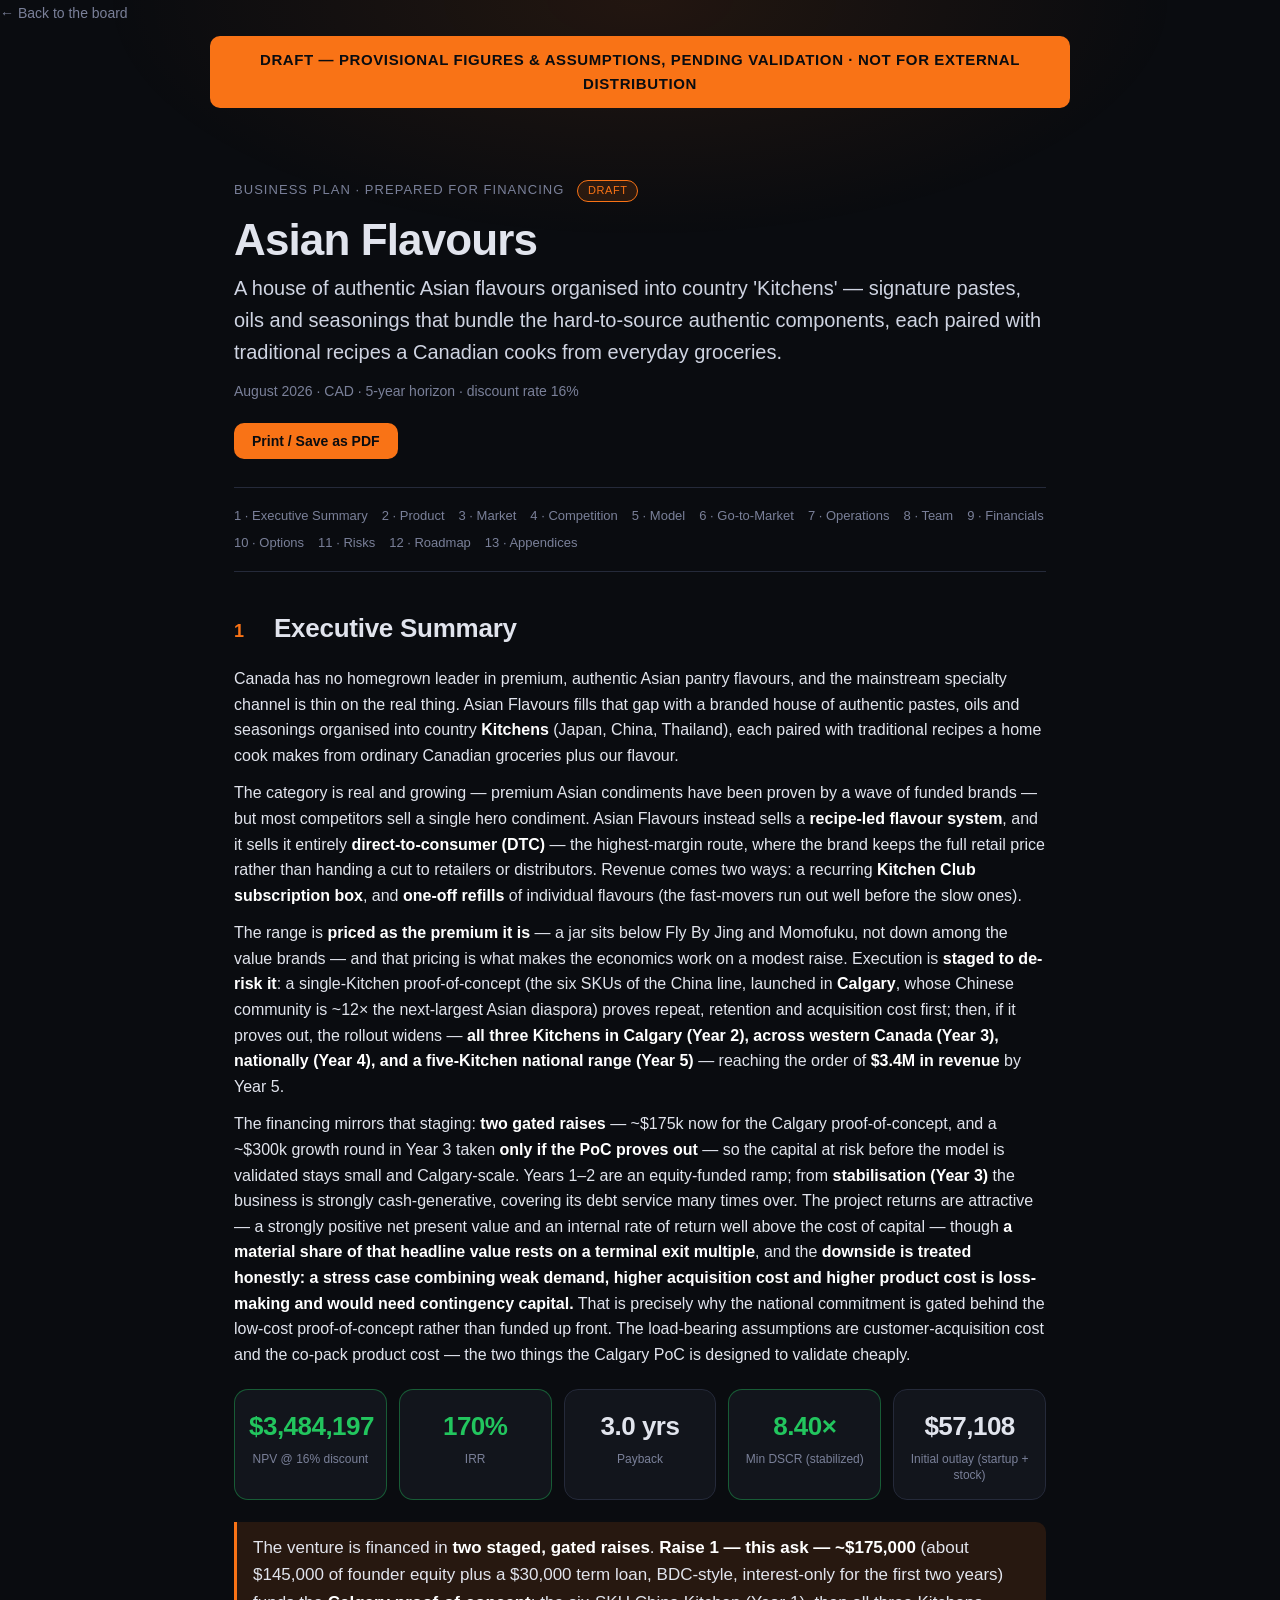
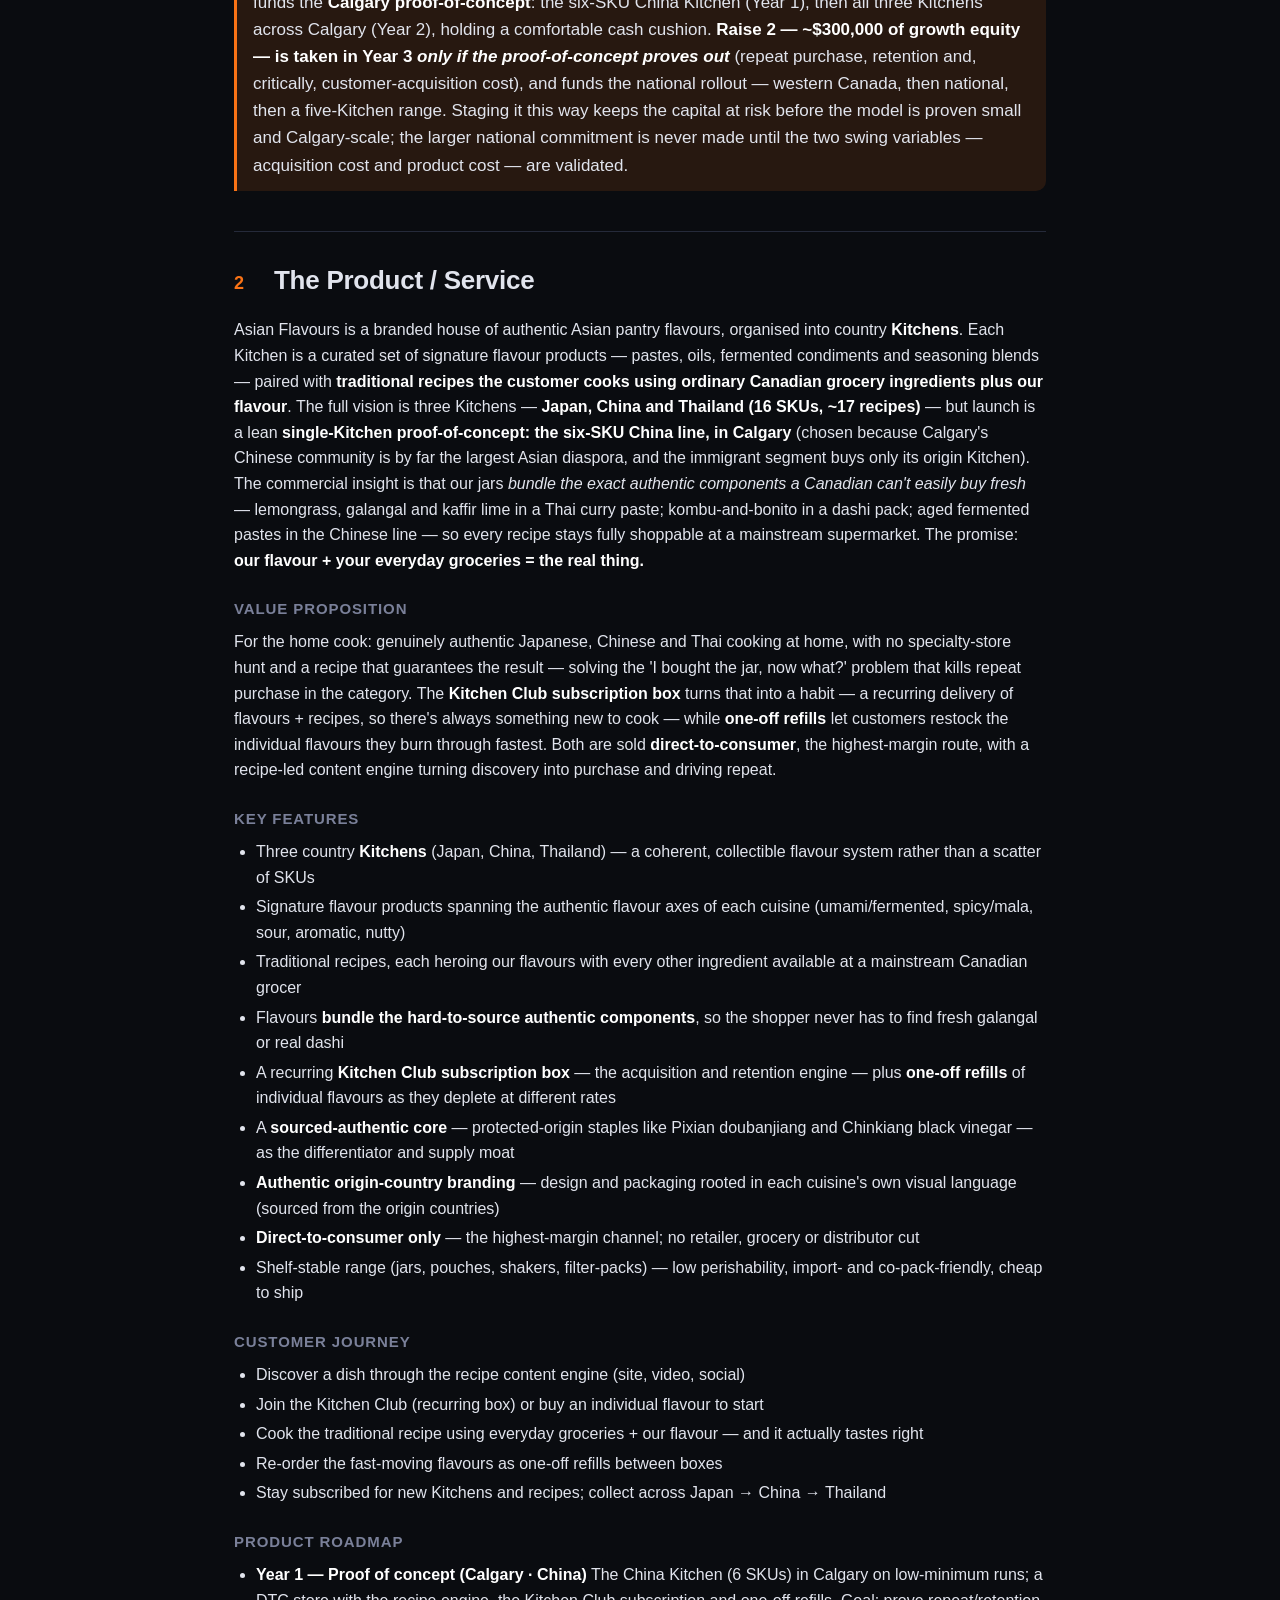
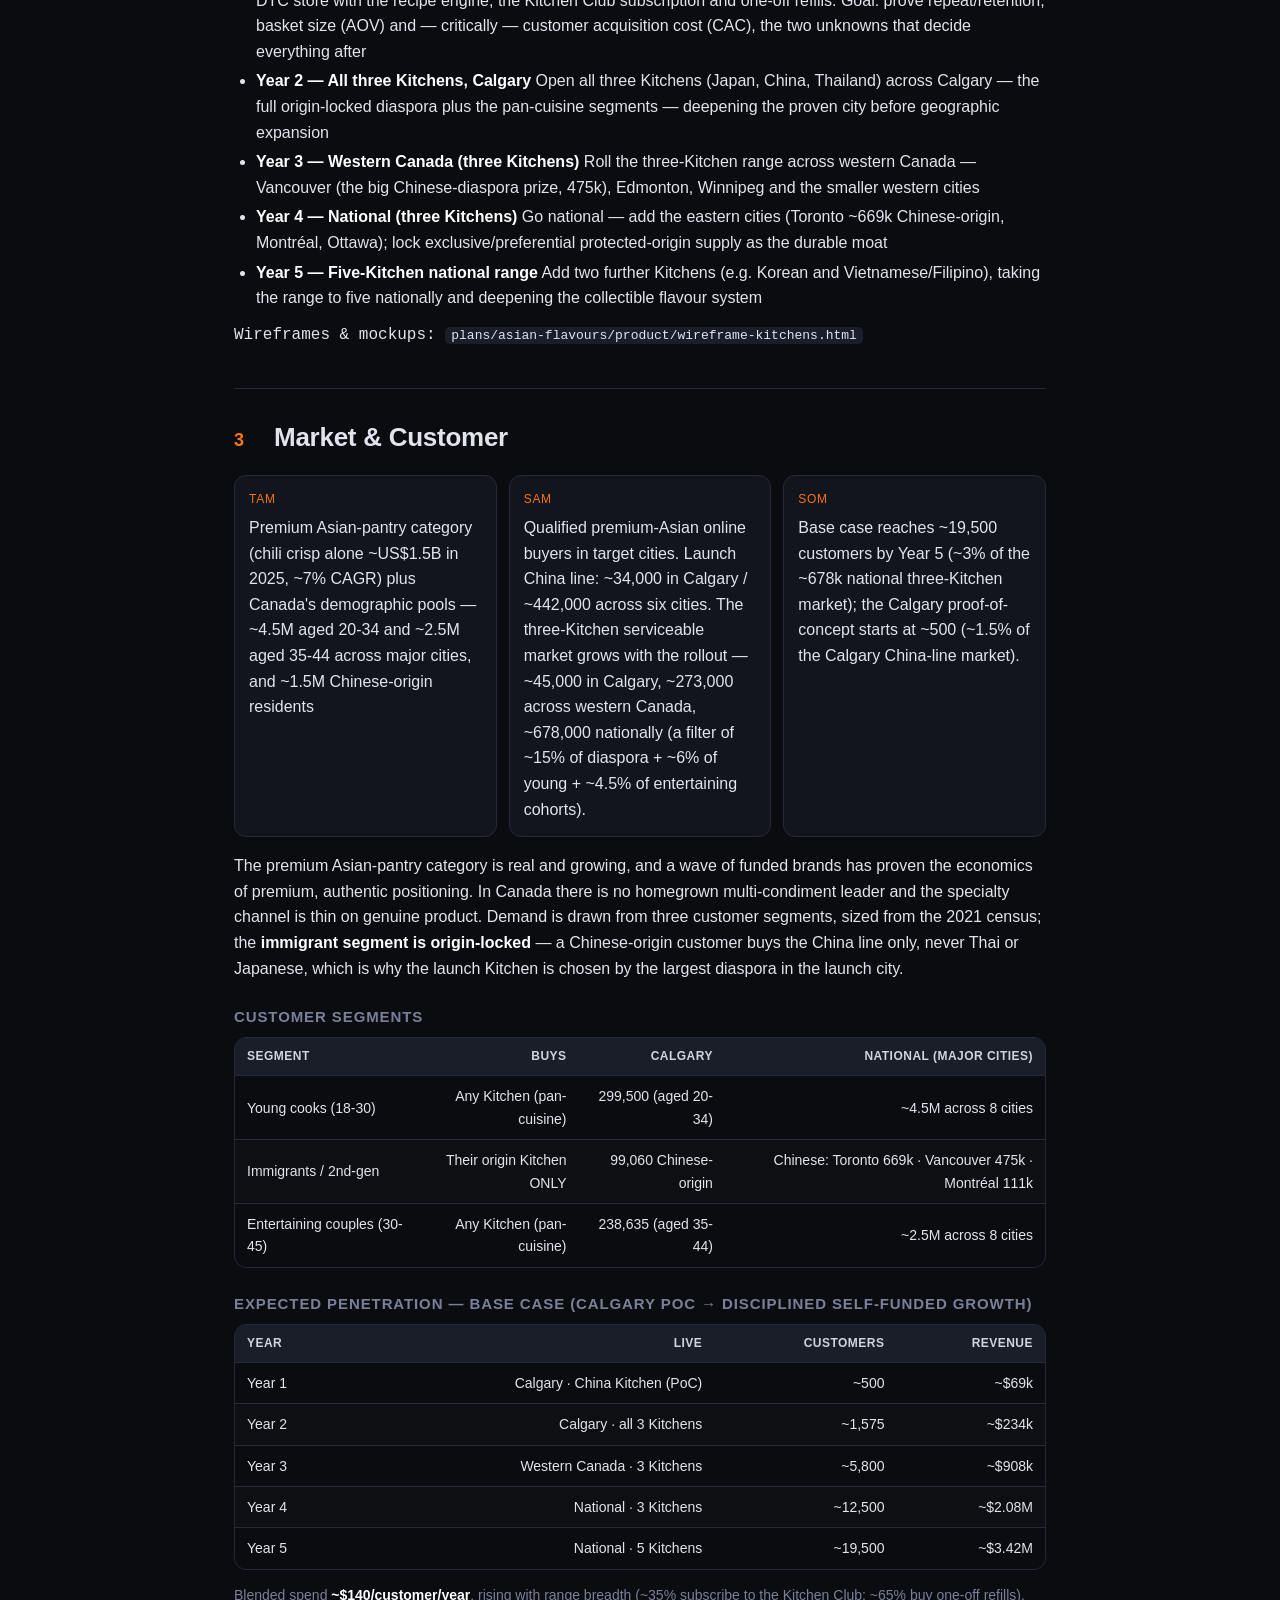
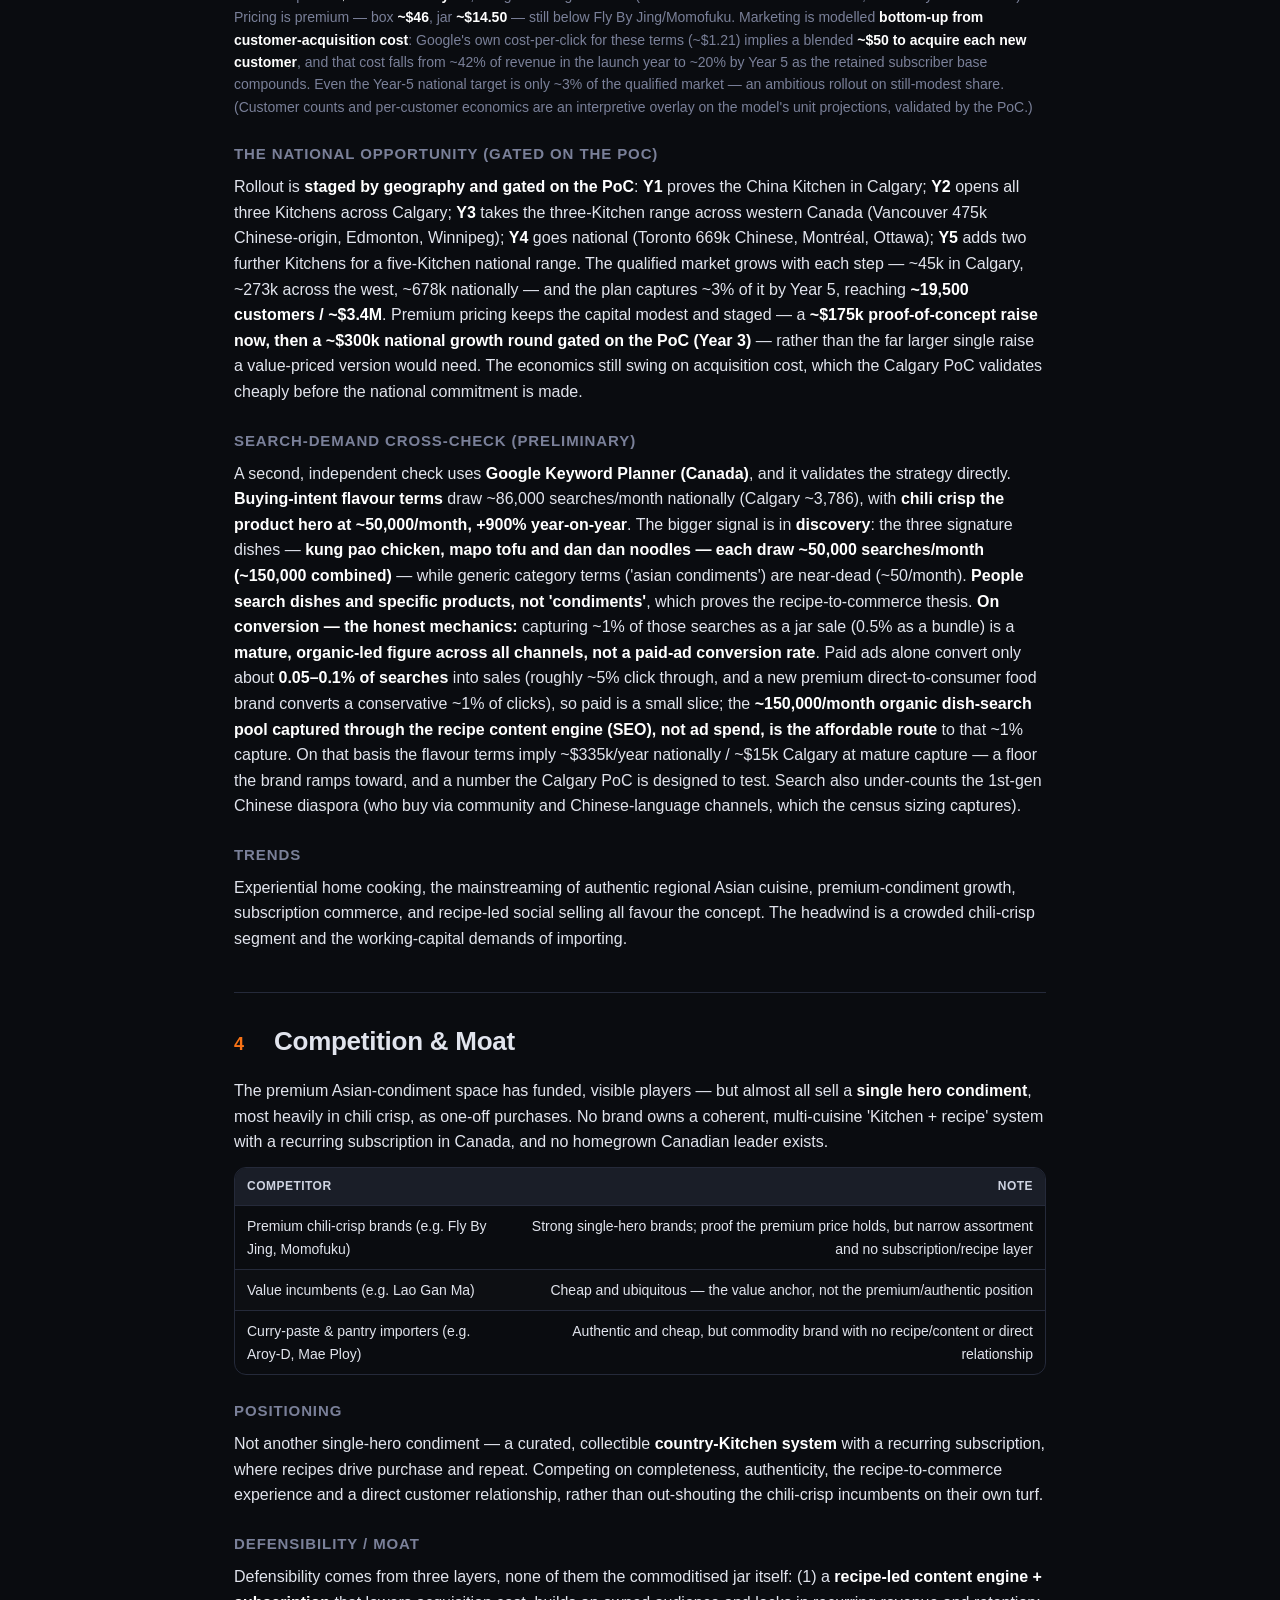
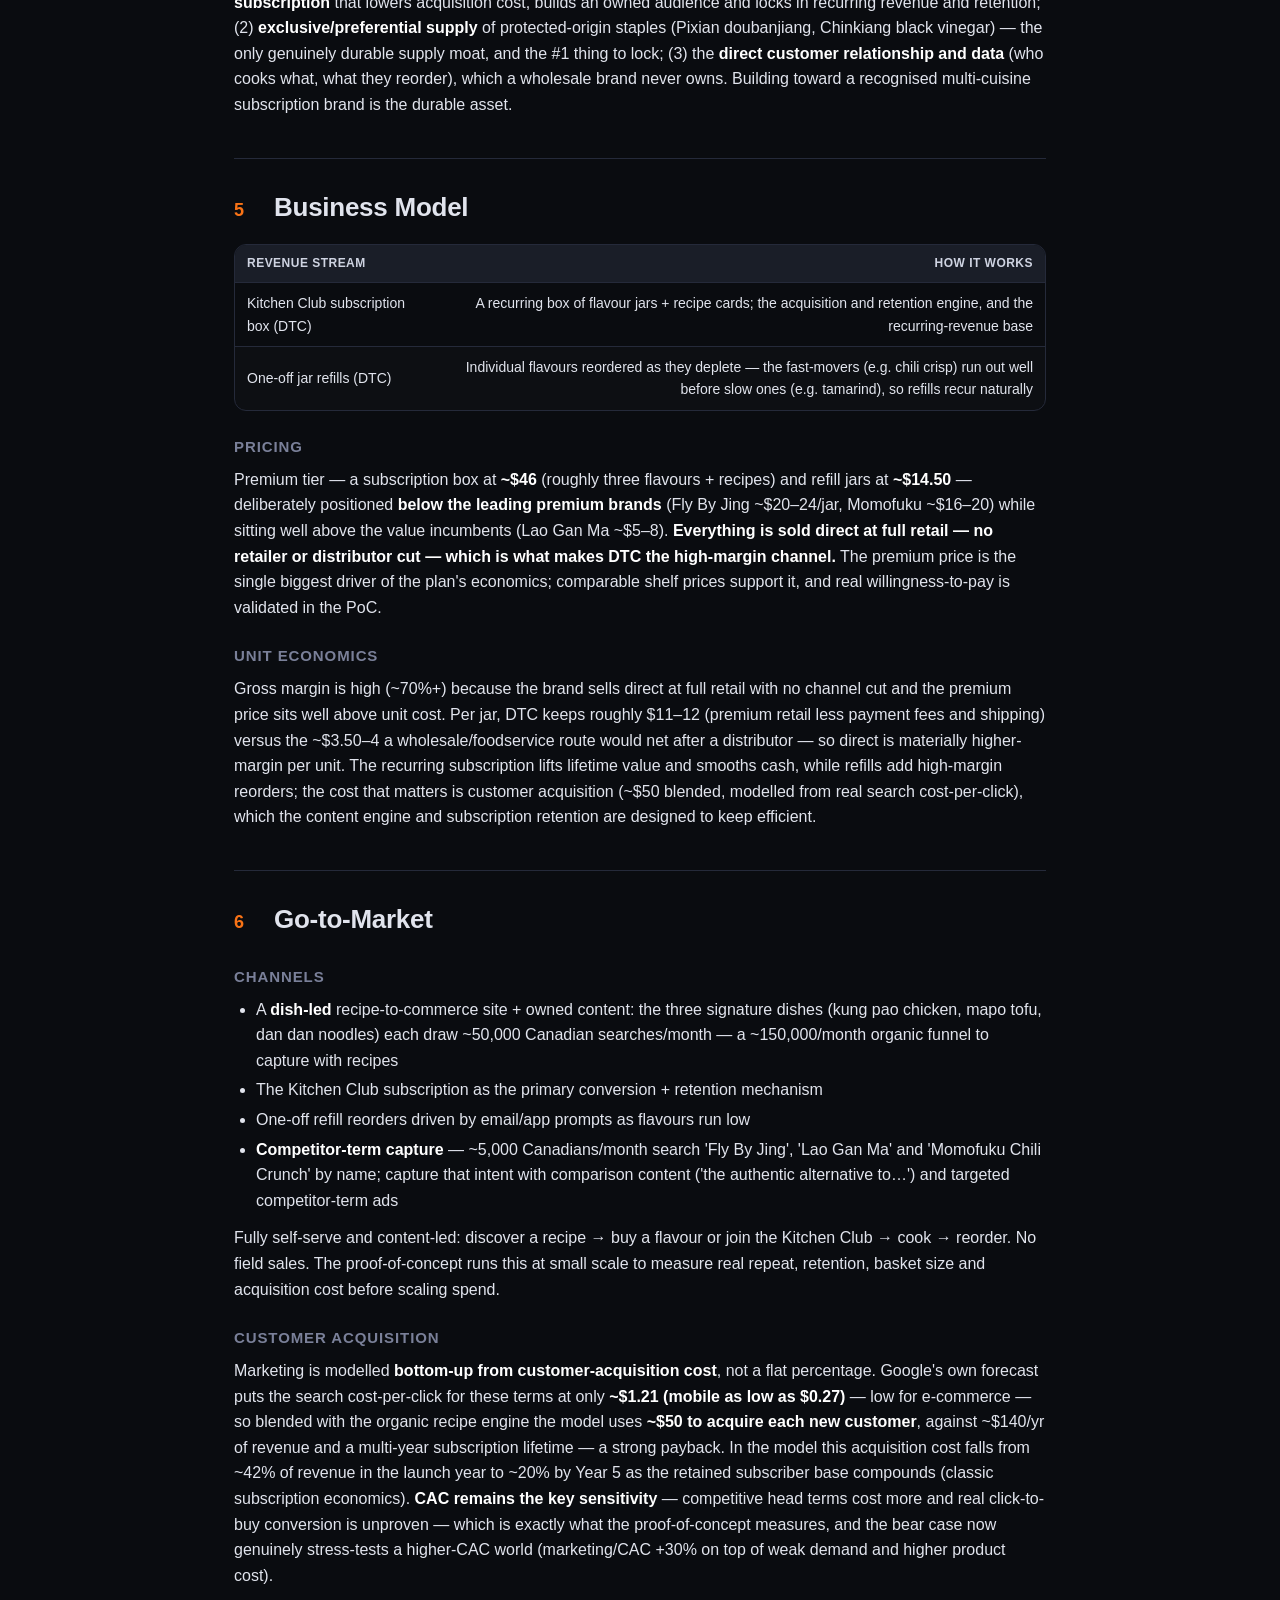
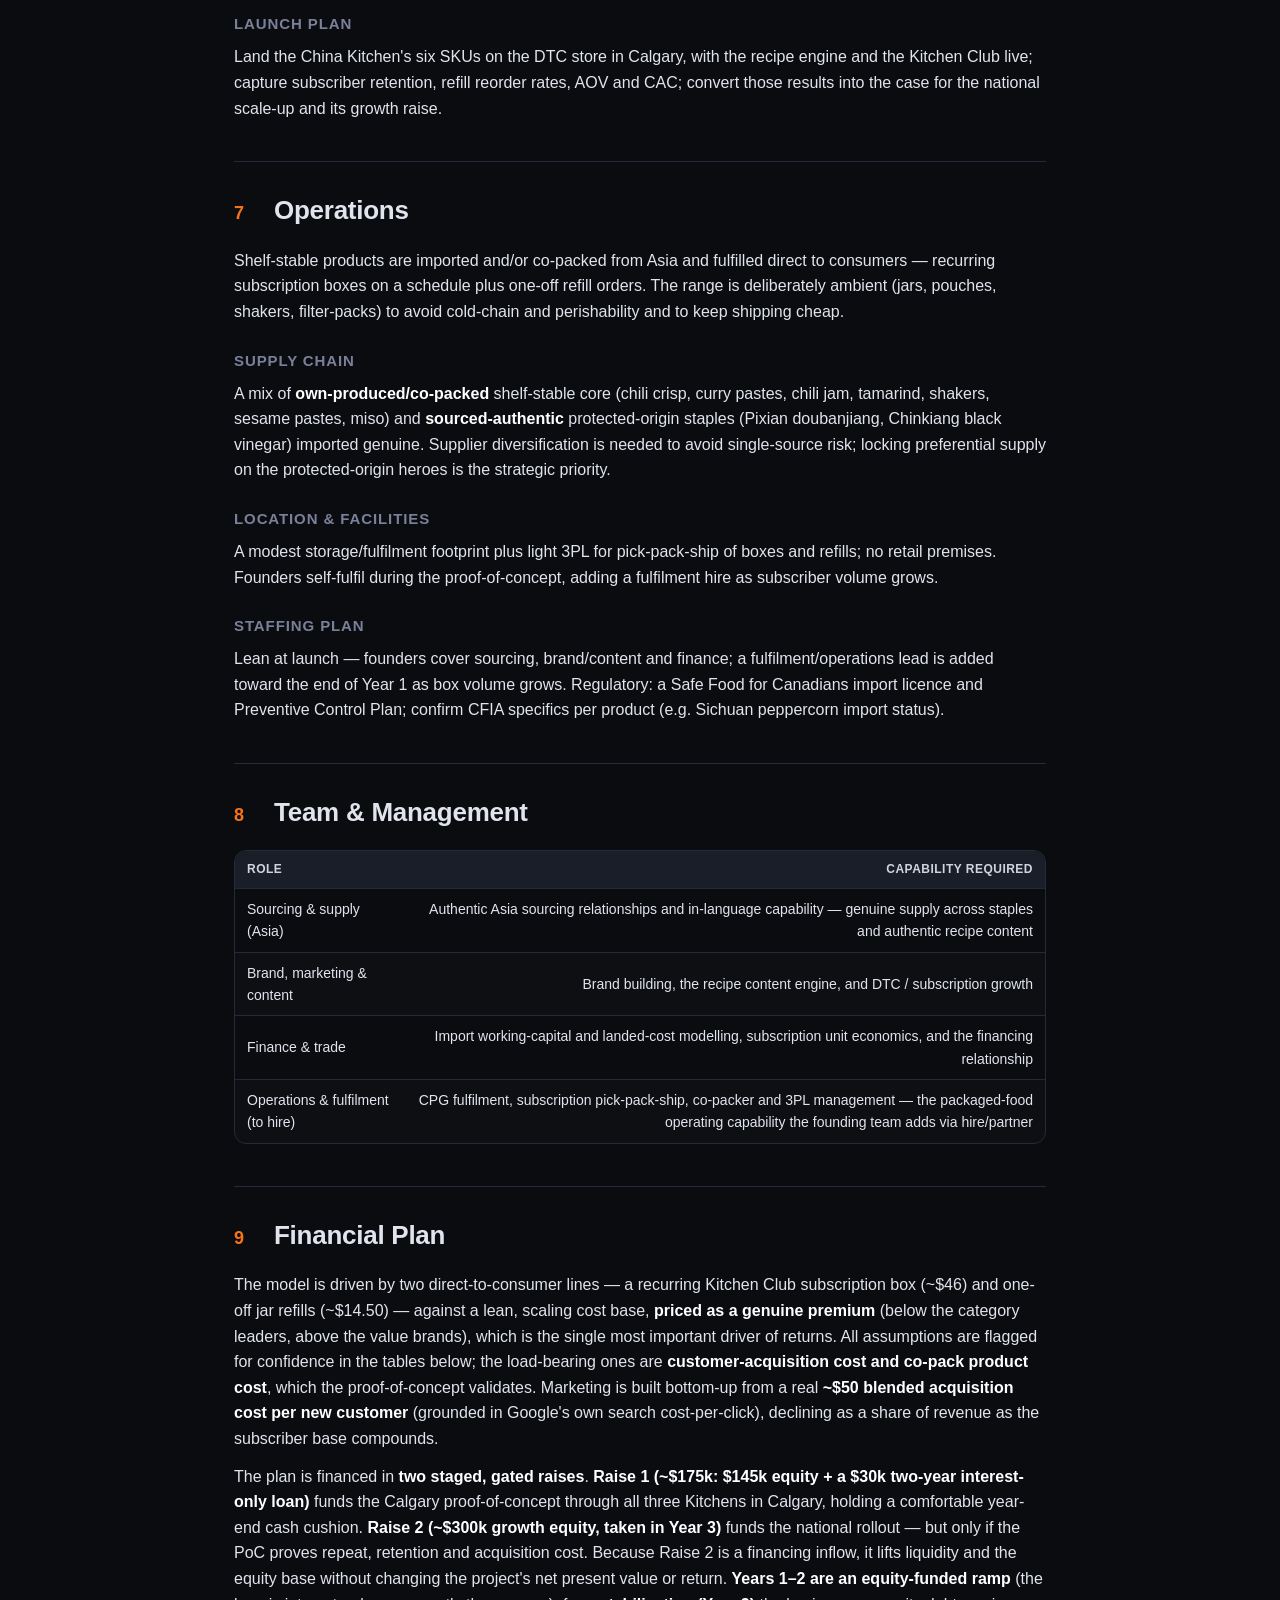
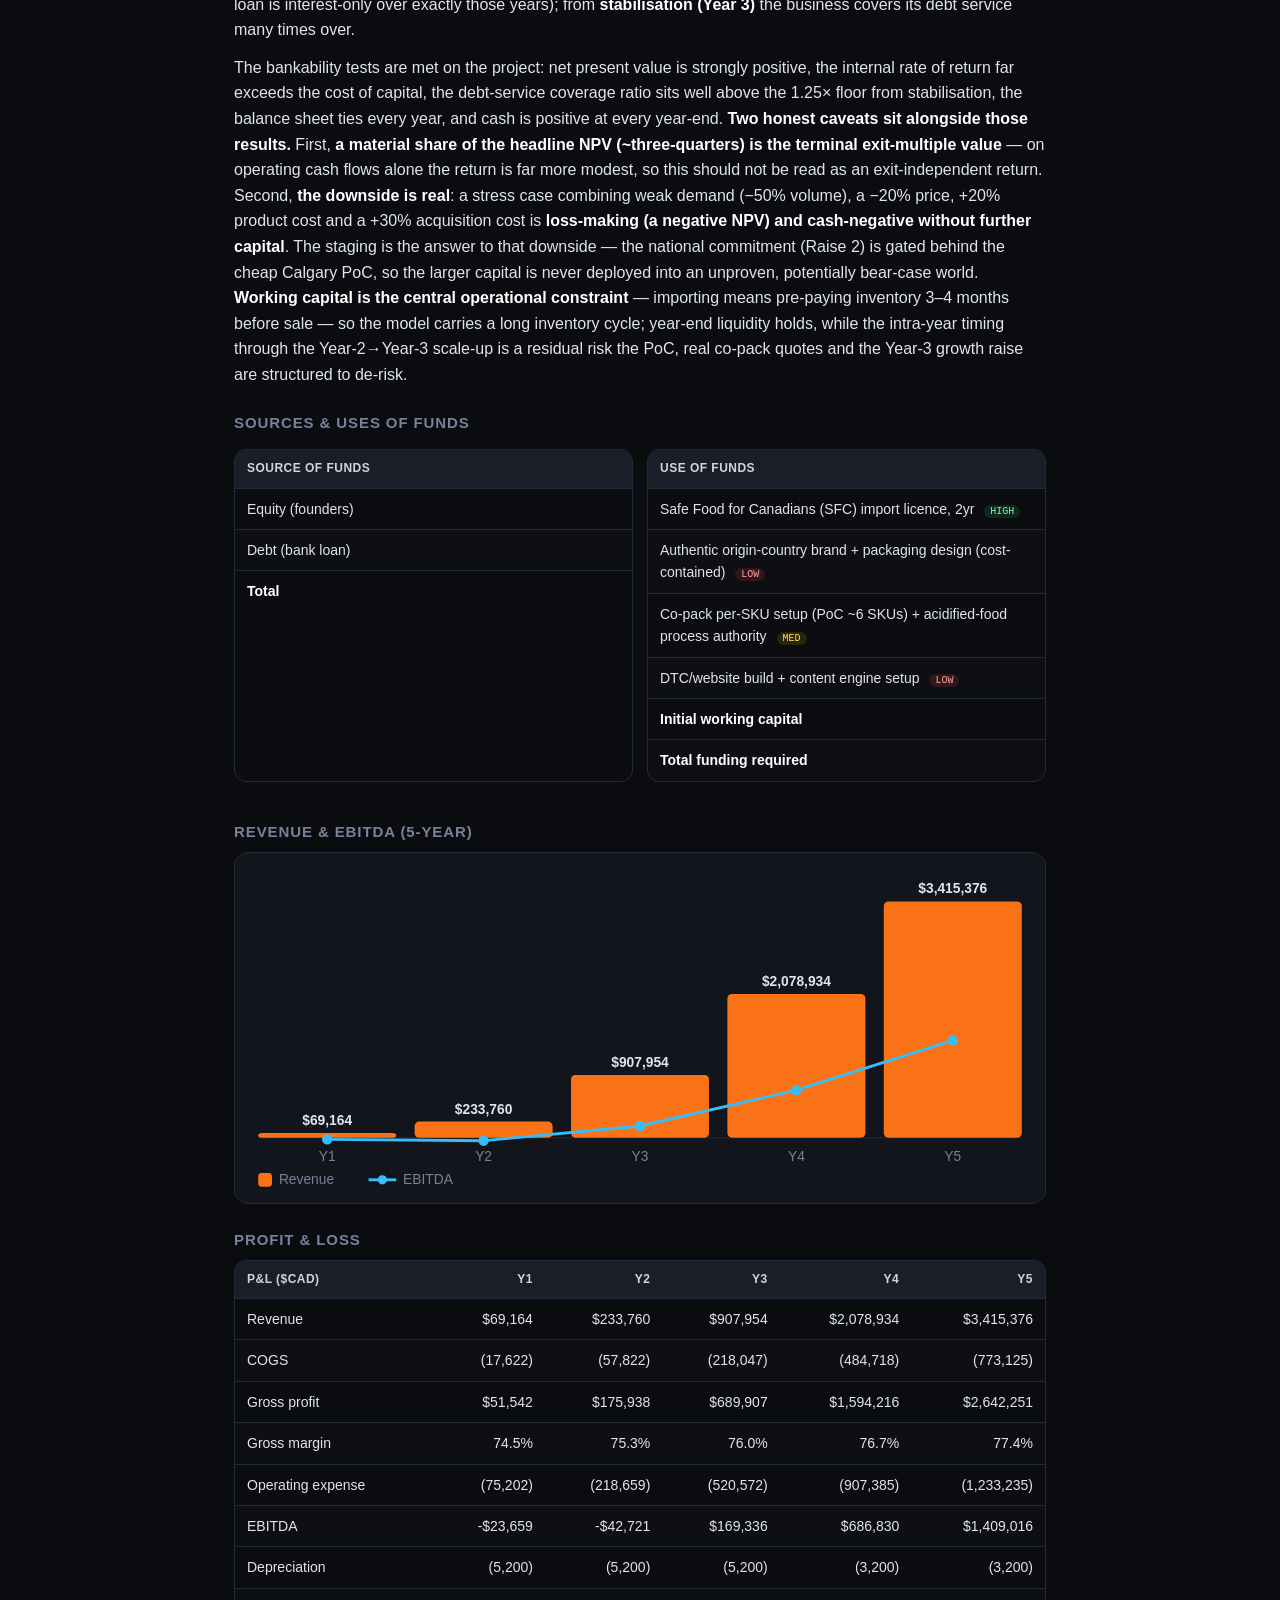
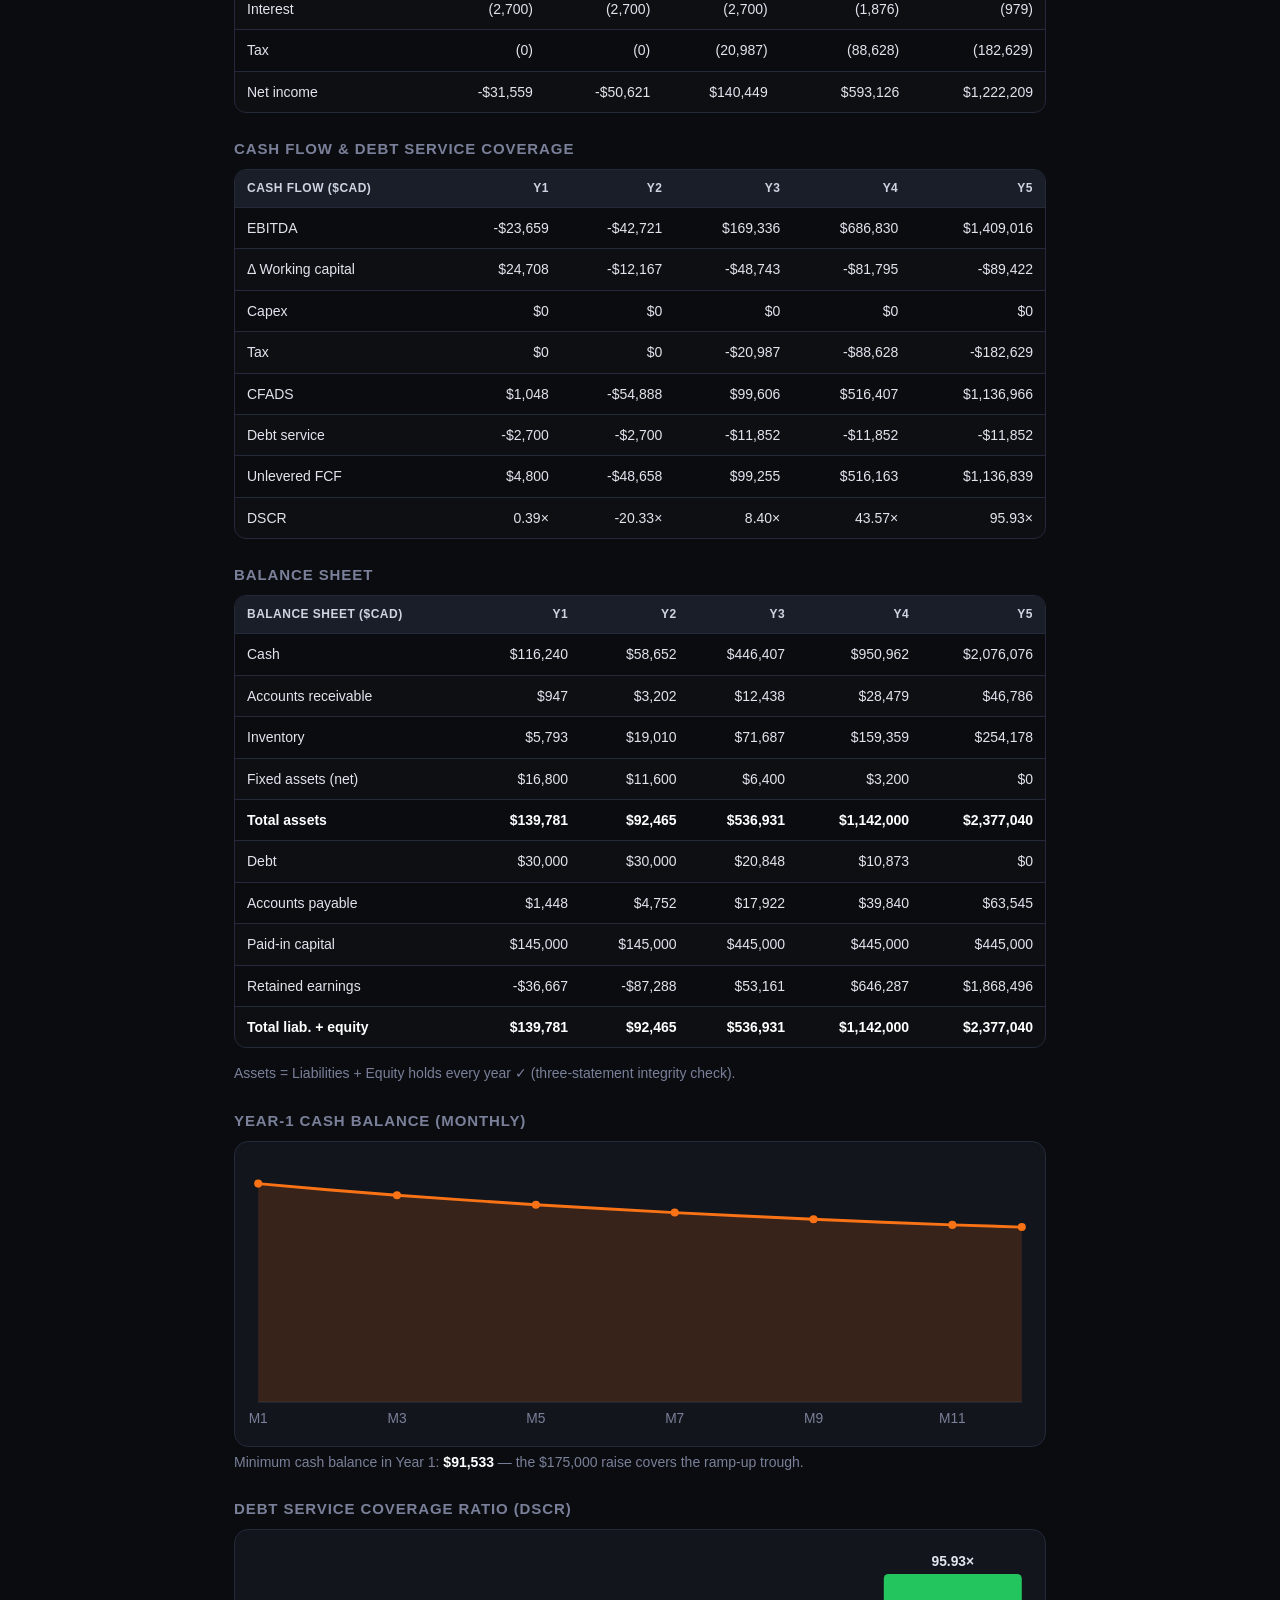
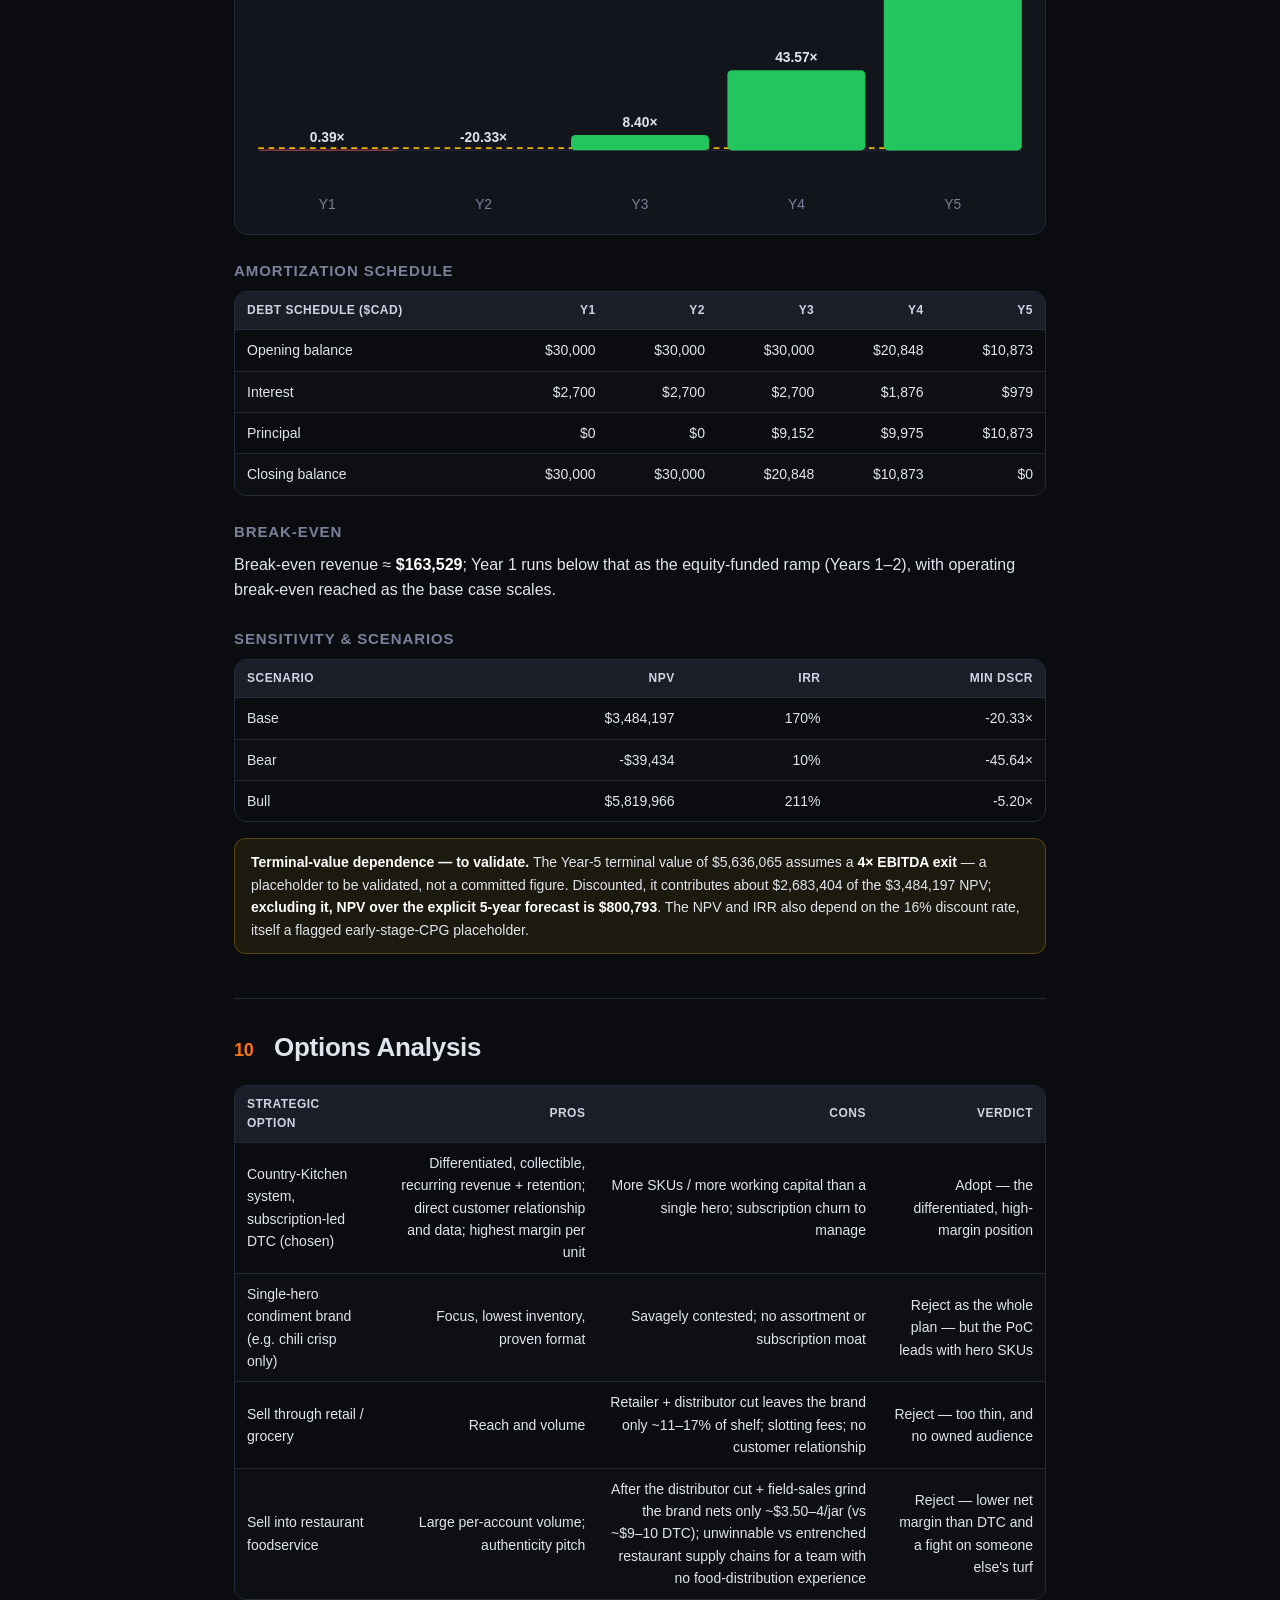
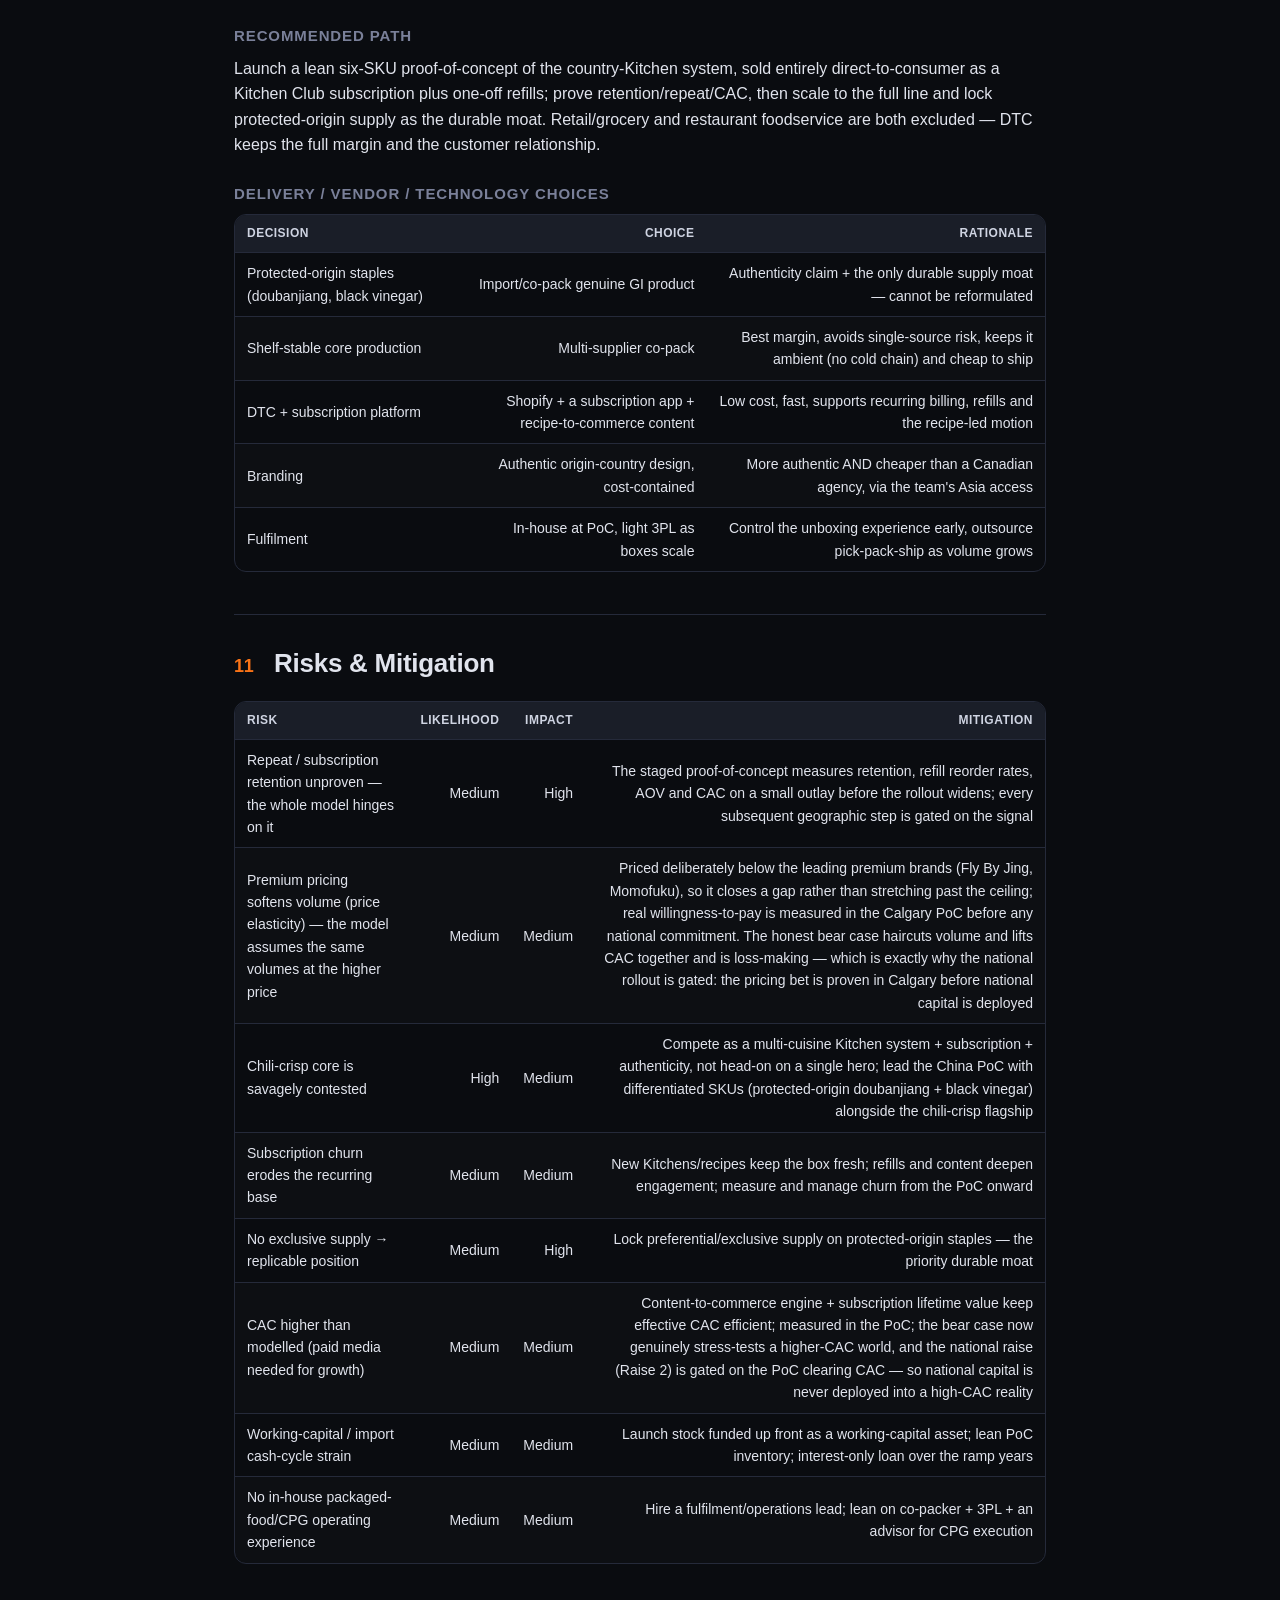
==== plans/asian-flavours/index.html @ feac1c18 "Asian Flavours: honest re-model after independent verification Verifier (revise) caught 3 high-sever" ====
<!doctype html>
<html lang="en"><head>
<meta charset="utf-8"><meta name="viewport" content="width=device-width, initial-scale=1">
<title>Asian Flavours — Business Plan</title>
<style>
:root{
  --bg:#0a0c10;--panel:#12151c;--panel2:#1a1e28;--line:#252a3a;--ink:#e1e4ed;--muted:#7a8099;--muted-bright:#cfd4e2;
  --accent:#f97316;--accent-soft:rgba(249,115,22,0.12);--good:#22c55e;--mid:#eab308;--bad:#ef4444;
  /* chart color vars (screen/dark) */
  --c-accent:#f97316;--c-accent-soft:rgba(249,115,22,0.16);--c-line2:#38bdf8;--c-good:#22c55e;--c-bad:#ef4444;--c-muted:#7a8099;--c-axis:#252a3a;--c-thresh:#eab308;
  --font:'Inter',-apple-system,BlinkMacSystemFont,'Segoe UI',Roboto,sans-serif;color-scheme:dark;
}
*{box-sizing:border-box}
body{margin:0;background:var(--bg);color:var(--ink);font-family:var(--font);line-height:1.6;font-size:16px}
body::before{content:"";position:fixed;inset:0 0 auto 0;height:340px;background:radial-gradient(60% 100% at 50% 0,rgba(249,115,22,.10),transparent 70%);pointer-events:none;z-index:0}
.plan{max-width:860px;margin:0 auto;padding:32px 24px 80px;position:relative;z-index:1}
.skip{display:inline-block;color:var(--muted);text-decoration:none;font-size:14px;margin-bottom:12px}
.skip:hover{color:var(--accent)}
.cover{padding:36px 0 28px;border-bottom:1px solid var(--line)}
.cover-tag{font-size:13px;letter-spacing:.08em;text-transform:uppercase;color:var(--muted)}
.draft-badge{display:inline-block;background:var(--accent-soft);color:var(--accent);border:1px solid var(--accent);border-radius:999px;padding:1px 10px;font-size:11px;margin-left:8px;text-transform:uppercase;letter-spacing:.05em}
.draft-banner-big{max-width:860px;margin:0 auto 4px;background:var(--accent);color:#0a0c10;font-weight:800;font-size:15px;letter-spacing:.04em;text-transform:uppercase;text-align:center;padding:12px 18px;border-radius:10px;position:relative;z-index:1}
@media print{.draft-banner-big{-webkit-print-color-adjust:exact;print-color-adjust:exact;background:#b45309!important;color:#fff!important;border-radius:0;margin:0 0 10px;max-width:none}}
.cover h1{font-size:44px;line-height:1.1;margin:14px 0 8px;font-weight:800;letter-spacing:-.02em}
.one-liner{font-size:20px;color:var(--muted-bright);margin:0 0 12px}
.cover-meta{color:var(--muted);font-size:14px;margin:0}
.print-btn{margin-top:20px;background:var(--accent);color:#0a0c10;border:none;border-radius:10px;padding:10px 18px;font-weight:700;font-family:inherit;cursor:pointer;font-size:14px}
.print-btn:hover{background:#fb8536}
.toc{display:flex;flex-wrap:wrap;gap:6px 14px;padding:18px 0;border-bottom:1px solid var(--line);margin-bottom:8px}
.toc a{color:var(--muted);text-decoration:none;font-size:13px}
.toc a:hover{color:var(--accent)}
.plan-section{padding:28px 0;border-bottom:1px solid var(--line)}
.plan-section h2{font-size:26px;font-weight:800;letter-spacing:-.01em;margin:0 0 16px;display:flex;align-items:baseline;gap:12px}
.sec-n{color:var(--accent);font-size:18px;font-weight:700;min-width:28px}
.plan-section h4{font-size:15px;text-transform:uppercase;letter-spacing:.06em;color:var(--muted);margin:24px 0 8px}
.plan-section p{margin:0 0 12px}
.plan-section ul,.plan-section ol{margin:0 0 12px;padding-left:22px}
.plan-section li{margin:4px 0}
.muted{color:var(--muted)}
strong{color:#fff;font-weight:700}
.kpis{display:grid;grid-template-columns:repeat(auto-fit,minmax(130px,1fr));gap:12px;margin:22px 0}
.kpi{background:var(--panel);border:1px solid var(--line);border-radius:14px;padding:16px 14px;text-align:center}
.kpi-ok{border-color:rgba(34,197,94,.4)}.kpi-warn{border-color:rgba(239,68,68,.45)}
.kpi-val{font-size:26px;font-weight:800;letter-spacing:-.02em;color:var(--ink)}
.kpi-ok .kpi-val{color:var(--good)}.kpi-warn .kpi-val{color:var(--bad)}
.kpi-lab{font-size:12px;color:var(--muted);margin-top:4px;line-height:1.3}
.ask-line{background:var(--accent-soft);border-left:3px solid var(--accent);padding:12px 16px;border-radius:0 10px 10px 0;font-size:17px}
.chart{background:var(--panel);border:1px solid var(--line);border-radius:14px;padding:14px;margin:8px 0 4px;display:block}
.chart .axis{stroke:var(--c-axis);stroke-width:1}
.chart .thresh{stroke:var(--c-thresh);stroke-width:1.5;stroke-dasharray:5 4}
.chart .thresh-lab{fill:var(--c-thresh);font-size:11px;font-weight:600}
.chart .bar-val{fill:var(--ink);font-size:12px;font-weight:700}
.chart .bar-lab{fill:var(--muted);font-size:12px}
.chart .leg{fill:var(--muted);font-size:12px}
.chart-note{font-size:14px;color:var(--muted);margin-top:6px}
.table-wrap{overflow-x:auto;margin:6px 0 14px;border:1px solid var(--line);border-radius:12px}
table{border-collapse:collapse;width:100%;font-size:14px;min-width:480px}
th,td{padding:9px 12px;text-align:left;border-bottom:1px solid var(--line)}
th{background:var(--panel2);color:var(--muted-bright);font-weight:600;font-size:12px;text-transform:uppercase;letter-spacing:.04em}
td.num,th.num{text-align:right;font-variant-numeric:tabular-nums}
tbody tr:last-child td{border-bottom:none}
tbody tr:nth-child(even){background:rgba(255,255,255,.015)}
.grid2{display:grid;grid-template-columns:1fr 1fr;gap:14px}
.tam{display:grid;grid-template-columns:repeat(3,1fr);gap:12px;margin:10px 0 16px}
.tam div{background:var(--panel);border:1px solid var(--line);border-radius:12px;padding:14px}
.tam span{display:block;font-size:12px;color:var(--accent);text-transform:uppercase;letter-spacing:.06em;margin-bottom:6px}
.conf{font-size:10px;text-transform:uppercase;padding:1px 6px;border-radius:999px;margin-left:6px}
.conf-low{background:rgba(239,68,68,.15);color:#fca5a5}.conf-med{background:rgba(234,179,8,.15);color:#fde047}.conf-high{background:rgba(34,197,94,.15);color:#86efac}
.roadmap li{margin:8px 0}.gate{color:var(--accent);font-size:13px}
.sources li{margin:6px 0;font-size:14px}.sources a{color:var(--c-line2)}
.artifact-ref,.conf,code{font-family:ui-monospace,SFMono-Regular,Menlo,monospace}
code{background:var(--panel2);padding:1px 6px;border-radius:5px;font-size:13px}
.warn-banner{background:rgba(234,179,8,.08);border:1px solid rgba(234,179,8,.3);border-radius:12px;padding:12px 16px;margin:16px 0;font-size:14px}
.warn-banner ul{margin:6px 0 0;padding-left:20px}
.plan-foot{color:var(--muted);font-size:13px;padding-top:24px}
@media(max-width:640px){.grid2,.tam{grid-template-columns:1fr}.cover h1{font-size:34px}}

/* ---- PRINT: clean light document for the bank ---- */
@media print{
  :root{--bg:#fff;--panel:#fff;--panel2:#f4f5f7;--line:#d5d8e0;--ink:#14161c;--muted:#555b6b;--muted-bright:#22252e;
    --accent:#b45309;--accent-soft:#fdf1e5;
    --c-accent:#b45309;--c-accent-soft:#f6e6d5;--c-line2:#0f766e;--c-good:#15803d;--c-bad:#b91c1c;--c-muted:#6b7280;--c-axis:#cbd0da;--c-thresh:#a16207;color-scheme:light}
  body{background:#fff;font-size:11.5pt}
  body::before,.print-btn,.back-to-board,.toc,.skip{display:none!important}
  .plan{max-width:none;padding:0}
  .cover h1{font-size:30pt}
  strong{color:#000}
  .kpi,.chart,.tam div,.table-wrap{break-inside:avoid}
  .plan-section{break-inside:auto;border-bottom:1px solid #e5e7eb;page-break-inside:auto}
  .plan-section h2{page-break-after:avoid}
  h4{page-break-after:avoid}
  table{min-width:0}
  a{color:inherit;text-decoration:none}
}
</style>
</head>
<body>
<a class="skip back-to-board" href="../../#/idea/asian-flavours">← Back to the board</a>
<div class="draft-banner-big">DRAFT — provisional figures &amp; assumptions, pending validation · not for external distribution</div>
<article class="plan">
  <header class="cover">
    <div class="cover-tag">Business Plan · Prepared for financing <span class="draft-badge">draft</span></div>
    <h1>Asian Flavours</h1>
    <p class="one-liner">A house of authentic Asian flavours organised into country &#39;Kitchens&#39; — signature pastes, oils and seasonings that bundle the hard-to-source authentic components, each paired with traditional recipes a Canadian cooks from everyday groceries.</p>
    <p class="cover-meta">August 2026 · CAD · 5-year horizon · discount rate 16%</p>
    <button class="print-btn" onclick="window.print()">Print / Save as PDF</button>
  </header>
  <nav class="toc"><a href="#summary">1 · Executive Summary</a><a href="#product">2 · Product</a><a href="#market">3 · Market</a><a href="#competition">4 · Competition</a><a href="#model">5 · Model</a><a href="#gtm">6 · Go-to-Market</a><a href="#operations">7 · Operations</a><a href="#team">8 · Team</a><a href="#financials">9 · Financials</a><a href="#options">10 · Options</a><a href="#risks">11 · Risks</a><a href="#roadmap">12 · Roadmap</a><a href="#appendices">13 · Appendices</a></nav>
  
  <section id="summary" class="plan-section"><h2><span class="sec-n">1</span>Executive Summary</h2><p>Canada has no homegrown leader in premium, authentic Asian pantry flavours, and the mainstream specialty channel is thin on the real thing. Asian Flavours fills that gap with a branded house of authentic pastes, oils and seasonings organised into country <strong>Kitchens</strong> (Japan, China, Thailand), each paired with traditional recipes a home cook makes from ordinary Canadian groceries plus our flavour.</p>
<p>The category is real and growing — premium Asian condiments have been proven by a wave of funded brands — but most competitors sell a single hero condiment. Asian Flavours instead sells a <strong>recipe-led flavour system</strong>, and it sells it entirely <strong>direct-to-consumer (DTC)</strong> — the highest-margin route, where the brand keeps the full retail price rather than handing a cut to retailers or distributors. Revenue comes two ways: a recurring <strong>Kitchen Club subscription box</strong>, and <strong>one-off refills</strong> of individual flavours (the fast-movers run out well before the slow ones).</p>
<p>The range is <strong>priced as the premium it is</strong> — a jar sits below Fly By Jing and Momofuku, not down among the value brands — and that pricing is what makes the economics work on a modest raise. Execution is <strong>staged to de-risk it</strong>: a single-Kitchen proof-of-concept (the six SKUs of the China line, launched in <strong>Calgary</strong>, whose Chinese community is ~12× the next-largest Asian diaspora) proves repeat, retention and acquisition cost first; then, if it proves out, the rollout widens — <strong>all three Kitchens in Calgary (Year 2), across western Canada (Year 3), nationally (Year 4), and a five-Kitchen national range (Year 5)</strong> — reaching the order of <strong>$3.4M in revenue</strong> by Year 5.</p>
<p>The financing mirrors that staging: <strong>two gated raises</strong> — ~$175k now for the Calgary proof-of-concept, and a ~$300k growth round in Year 3 taken <strong>only if the PoC proves out</strong> — so the capital at risk before the model is validated stays small and Calgary-scale. Years 1–2 are an equity-funded ramp; from <strong>stabilisation (Year 3)</strong> the business is strongly cash-generative, covering its debt service many times over. The project returns are attractive — a strongly positive net present value and an internal rate of return well above the cost of capital — though <strong>a material share of that headline value rests on a terminal exit multiple</strong>, and the <strong>downside is treated honestly: a stress case combining weak demand, higher acquisition cost and higher product cost is loss-making and would need contingency capital.</strong> That is precisely why the national commitment is gated behind the low-cost proof-of-concept rather than funded up front. The load-bearing assumptions are customer-acquisition cost and the co-pack product cost — the two things the Calgary PoC is designed to validate cheaply.</p><div class="kpis">
    <div class="kpi kpi-ok"><div class="kpi-val">$3,484,197</div><div class="kpi-lab">NPV @ 16% discount</div></div>
    <div class="kpi kpi-ok"><div class="kpi-val">170%</div><div class="kpi-lab">IRR</div></div>
    <div class="kpi "><div class="kpi-val">3.0 yrs</div><div class="kpi-lab">Payback</div></div>
    <div class="kpi kpi-ok"><div class="kpi-val">8.40×</div><div class="kpi-lab">Min DSCR (stabilized)</div></div>
    <div class="kpi "><div class="kpi-val">$57,108</div><div class="kpi-lab">Initial outlay (startup + stock)</div></div>
  </div><p class="ask-line">The venture is financed in <strong>two staged, gated raises</strong>. <strong>Raise 1 — this ask — ~$175,000</strong> (about $145,000 of founder equity plus a $30,000 term loan, BDC-style, interest-only for the first two years) funds the <strong>Calgary proof-of-concept</strong>: the six-SKU China Kitchen (Year 1), then all three Kitchens across Calgary (Year 2), holding a comfortable cash cushion. <strong>Raise 2 — ~$300,000 of growth equity — is taken in Year 3 <em>only if the proof-of-concept proves out</strong></em> (repeat purchase, retention and, critically, customer-acquisition cost), and funds the national rollout — western Canada, then national, then a five-Kitchen range. Staging it this way keeps the capital at risk before the model is proven small and Calgary-scale; the larger national commitment is never made until the two swing variables — acquisition cost and product cost — are validated.</p></section><section id="product" class="plan-section"><h2><span class="sec-n">2</span>The Product / Service</h2><p>Asian Flavours is a branded house of authentic Asian pantry flavours, organised into country <strong>Kitchens</strong>. Each Kitchen is a curated set of signature flavour products — pastes, oils, fermented condiments and seasoning blends — paired with <strong>traditional recipes the customer cooks using ordinary Canadian grocery ingredients plus our flavour</strong>. The full vision is three Kitchens — <strong>Japan, China and Thailand (16 SKUs, ~17 recipes)</strong> — but launch is a lean <strong>single-Kitchen proof-of-concept: the six-SKU China line, in Calgary</strong> (chosen because Calgary&#39;s Chinese community is by far the largest Asian diaspora, and the immigrant segment buys only its origin Kitchen). The commercial insight is that our jars <em>bundle the exact authentic components a Canadian can&#39;t easily buy fresh</em> — lemongrass, galangal and kaffir lime in a Thai curry paste; kombu-and-bonito in a dashi pack; aged fermented pastes in the Chinese line — so every recipe stays fully shoppable at a mainstream supermarket. The promise: <strong>our flavour + your everyday groceries = the real thing.</strong></p><h4>Value proposition</h4><p>For the home cook: genuinely authentic Japanese, Chinese and Thai cooking at home, with no specialty-store hunt and a recipe that guarantees the result — solving the &#39;I bought the jar, now what?&#39; problem that kills repeat purchase in the category. The <strong>Kitchen Club subscription box</strong> turns that into a habit — a recurring delivery of flavours + recipes, so there&#39;s always something new to cook — while <strong>one-off refills</strong> let customers restock the individual flavours they burn through fastest. Both are sold <strong>direct-to-consumer</strong>, the highest-margin route, with a recipe-led content engine turning discovery into purchase and driving repeat.</p><h4>Key features</h4><ul><li>Three country <strong>Kitchens</strong> (Japan, China, Thailand) — a coherent, collectible flavour system rather than a scatter of SKUs</li><li>Signature flavour products spanning the authentic flavour axes of each cuisine (umami/fermented, spicy/mala, sour, aromatic, nutty)</li><li>Traditional recipes, each heroing our flavours with every other ingredient available at a mainstream Canadian grocer</li><li>Flavours <strong>bundle the hard-to-source authentic components</strong>, so the shopper never has to find fresh galangal or real dashi</li><li>A recurring <strong>Kitchen Club subscription box</strong> — the acquisition and retention engine — plus <strong>one-off refills</strong> of individual flavours as they deplete at different rates</li><li>A <strong>sourced-authentic core</strong> — protected-origin staples like Pixian doubanjiang and Chinkiang black vinegar — as the differentiator and supply moat</li><li><strong>Authentic origin-country branding</strong> — design and packaging rooted in each cuisine&#39;s own visual language (sourced from the origin countries)</li><li><strong>Direct-to-consumer only</strong> — the highest-margin channel; no retailer, grocery or distributor cut</li><li>Shelf-stable range (jars, pouches, shakers, filter-packs) — low perishability, import- and co-pack-friendly, cheap to ship</li></ul><h4>Customer journey</h4><ul><li>Discover a dish through the recipe content engine (site, video, social)</li><li>Join the Kitchen Club (recurring box) or buy an individual flavour to start</li><li>Cook the traditional recipe using everyday groceries + our flavour — and it actually tastes right</li><li>Re-order the fast-moving flavours as one-off refills between boxes</li><li>Stay subscribed for new Kitchens and recipes; collect across Japan → China → Thailand</li></ul><h4>Product roadmap</h4><ul><li><strong>Year 1 — Proof of concept (Calgary · China)</strong> The China Kitchen (6 SKUs) in Calgary on low-minimum runs; a DTC store with the recipe engine, the Kitchen Club subscription and one-off refills. Goal: prove repeat/retention, basket size (AOV) and — critically — customer acquisition cost (CAC), the two unknowns that decide everything after</li><li><strong>Year 2 — All three Kitchens, Calgary</strong> Open all three Kitchens (Japan, China, Thailand) across Calgary — the full origin-locked diaspora plus the pan-cuisine segments — deepening the proven city before geographic expansion</li><li><strong>Year 3 — Western Canada (three Kitchens)</strong> Roll the three-Kitchen range across western Canada — Vancouver (the big Chinese-diaspora prize, 475k), Edmonton, Winnipeg and the smaller western cities</li><li><strong>Year 4 — National (three Kitchens)</strong> Go national — add the eastern cities (Toronto ~669k Chinese-origin, Montréal, Ottawa); lock exclusive/preferential protected-origin supply as the durable moat</li><li><strong>Year 5 — Five-Kitchen national range</strong> Add two further Kitchens (e.g. Korean and Vietnamese/Filipino), taking the range to five nationally and deepening the collectible flavour system</li></ul><p class="artifact-ref">Wireframes &amp; mockups: <code>plans/asian-flavours/product/wireframe-kitchens.html</code></p></section><section id="market" class="plan-section"><h2><span class="sec-n">3</span>Market &amp; Customer</h2><div class="tam"><div><span>TAM</span>Premium Asian-pantry category (chili crisp alone ~US$1.5B in 2025, ~7% CAGR) plus Canada&#39;s demographic pools — ~4.5M aged 20-34 and ~2.5M aged 35-44 across major cities, and ~1.5M Chinese-origin residents</div><div><span>SAM</span>Qualified premium-Asian online buyers in target cities. Launch China line: ~34,000 in Calgary / ~442,000 across six cities. The three-Kitchen serviceable market grows with the rollout — ~45,000 in Calgary, ~273,000 across western Canada, ~678,000 nationally (a filter of ~15% of diaspora + ~6% of young + ~4.5% of entertaining cohorts).</div><div><span>SOM</span>Base case reaches ~19,500 customers by Year 5 (~3% of the ~678k national three-Kitchen market); the Calgary proof-of-concept starts at ~500 (~1.5% of the Calgary China-line market).</div></div><p>The premium Asian-pantry category is real and growing, and a wave of funded brands has proven the economics of premium, authentic positioning. In Canada there is no homegrown multi-condiment leader and the specialty channel is thin on genuine product. Demand is drawn from three customer segments, sized from the 2021 census; the <strong>immigrant segment is origin-locked</strong> — a Chinese-origin customer buys the China line only, never Thai or Japanese, which is why the launch Kitchen is chosen by the largest diaspora in the launch city.</p><h4>Customer segments</h4><div class="table-wrap"><table><thead><tr><th>Segment</th><th class="num">Buys</th><th class="num">Calgary</th><th class="num">National (major cities)</th></tr></thead><tbody><tr><td>Young cooks (18-30)</td><td class="num">Any Kitchen (pan-cuisine)</td><td class="num">299,500 (aged 20-34)</td><td class="num">~4.5M across 8 cities</td></tr><tr><td>Immigrants / 2nd-gen</td><td class="num">Their origin Kitchen ONLY</td><td class="num">99,060 Chinese-origin</td><td class="num">Chinese: Toronto 669k · Vancouver 475k · Montréal 111k</td></tr><tr><td>Entertaining couples (30-45)</td><td class="num">Any Kitchen (pan-cuisine)</td><td class="num">238,635 (aged 35-44)</td><td class="num">~2.5M across 8 cities</td></tr></tbody></table></div><h4>Expected penetration — base case (Calgary PoC → disciplined self-funded growth)</h4><div class="table-wrap"><table><thead><tr><th>Year</th><th class="num">Live</th><th class="num">Customers</th><th class="num">Revenue</th></tr></thead><tbody><tr><td>Year 1</td><td class="num">Calgary · China Kitchen (PoC)</td><td class="num">~500</td><td class="num">~$69k</td></tr><tr><td>Year 2</td><td class="num">Calgary · all 3 Kitchens</td><td class="num">~1,575</td><td class="num">~$234k</td></tr><tr><td>Year 3</td><td class="num">Western Canada · 3 Kitchens</td><td class="num">~5,800</td><td class="num">~$908k</td></tr><tr><td>Year 4</td><td class="num">National · 3 Kitchens</td><td class="num">~12,500</td><td class="num">~$2.08M</td></tr><tr><td>Year 5</td><td class="num">National · 5 Kitchens</td><td class="num">~19,500</td><td class="num">~$3.42M</td></tr></tbody></table></div><p class="chart-note">Blended spend <strong>~$140/customer/year</strong>, rising with range breadth (~35% subscribe to the Kitchen Club; ~65% buy one-off refills). Pricing is premium — box <strong>~$46</strong>, jar <strong>~$14.50</strong> — still below Fly By Jing/Momofuku. Marketing is modelled <strong>bottom-up from customer-acquisition cost</strong>: Google&#39;s own cost-per-click for these terms (~$1.21) implies a blended <strong>~$50 to acquire each new customer</strong>, and that cost falls from ~42% of revenue in the launch year to ~20% by Year 5 as the retained subscriber base compounds. Even the Year-5 national target is only ~3% of the qualified market — an ambitious rollout on still-modest share. (Customer counts and per-customer economics are an interpretive overlay on the model&#39;s unit projections, validated by the PoC.)</p><h4>The national opportunity (gated on the PoC)</h4><p>Rollout is <strong>staged by geography and gated on the PoC</strong>: <strong>Y1</strong> proves the China Kitchen in Calgary; <strong>Y2</strong> opens all three Kitchens across Calgary; <strong>Y3</strong> takes the three-Kitchen range across western Canada (Vancouver 475k Chinese-origin, Edmonton, Winnipeg); <strong>Y4</strong> goes national (Toronto 669k Chinese, Montréal, Ottawa); <strong>Y5</strong> adds two further Kitchens for a five-Kitchen national range. The qualified market grows with each step — ~45k in Calgary, ~273k across the west, ~678k nationally — and the plan captures ~3% of it by Year 5, reaching <strong>~19,500 customers / ~$3.4M</strong>. Premium pricing keeps the capital modest and staged — a <strong>~$175k proof-of-concept raise now, then a ~$300k national growth round gated on the PoC (Year 3)</strong> — rather than the far larger single raise a value-priced version would need. The economics still swing on acquisition cost, which the Calgary PoC validates cheaply before the national commitment is made.</p><h4>Search-demand cross-check (preliminary)</h4><p>A second, independent check uses <strong>Google Keyword Planner (Canada)</strong>, and it validates the strategy directly. <strong>Buying-intent flavour terms</strong> draw ~86,000 searches/month nationally (Calgary ~3,786), with <strong>chili crisp the product hero at ~50,000/month, +900% year-on-year</strong>. The bigger signal is in <strong>discovery</strong>: the three signature dishes — <strong>kung pao chicken, mapo tofu and dan dan noodles — each draw ~50,000 searches/month (~150,000 combined)</strong> — while generic category terms (&#39;asian condiments&#39;) are near-dead (~50/month). <strong>People search dishes and specific products, not &#39;condiments&#39;</strong>, which proves the recipe-to-commerce thesis. <strong>On conversion — the honest mechanics:</strong> capturing ~1% of those searches as a jar sale (0.5% as a bundle) is a <strong>mature, organic-led figure across all channels, not a paid-ad conversion rate</strong>. Paid ads alone convert only about <strong>0.05–0.1% of searches</strong> into sales (roughly ~5% click through, and a new premium direct-to-consumer food brand converts a conservative ~1% of clicks), so paid is a small slice; the <strong>~150,000/month organic dish-search pool captured through the recipe content engine (SEO), not ad spend, is the affordable route</strong> to that ~1% capture. On that basis the flavour terms imply ~$335k/year nationally / ~$15k Calgary at mature capture — a floor the brand ramps toward, and a number the Calgary PoC is designed to test. Search also under-counts the 1st-gen Chinese diaspora (who buy via community and Chinese-language channels, which the census sizing captures).</p><h4>Trends</h4><p>Experiential home cooking, the mainstreaming of authentic regional Asian cuisine, premium-condiment growth, subscription commerce, and recipe-led social selling all favour the concept. The headwind is a crowded chili-crisp segment and the working-capital demands of importing.</p></section><section id="competition" class="plan-section"><h2><span class="sec-n">4</span>Competition &amp; Moat</h2><p>The premium Asian-condiment space has funded, visible players — but almost all sell a <strong>single hero condiment</strong>, most heavily in chili crisp, as one-off purchases. No brand owns a coherent, multi-cuisine &#39;Kitchen + recipe&#39; system with a recurring subscription in Canada, and no homegrown Canadian leader exists.</p><div class="table-wrap"><table><thead><tr><th>Competitor</th><th class="num">Note</th></tr></thead><tbody><tr><td>Premium chili-crisp brands (e.g. Fly By Jing, Momofuku)</td><td class="num">Strong single-hero brands; proof the premium price holds, but narrow assortment and no subscription/recipe layer</td></tr><tr><td>Value incumbents (e.g. Lao Gan Ma)</td><td class="num">Cheap and ubiquitous — the value anchor, not the premium/authentic position</td></tr><tr><td>Curry-paste &amp; pantry importers (e.g. Aroy-D, Mae Ploy)</td><td class="num">Authentic and cheap, but commodity brand with no recipe/content or direct relationship</td></tr></tbody></table></div><h4>Positioning</h4><p>Not another single-hero condiment — a curated, collectible <strong>country-Kitchen system</strong> with a recurring subscription, where recipes drive purchase and repeat. Competing on completeness, authenticity, the recipe-to-commerce experience and a direct customer relationship, rather than out-shouting the chili-crisp incumbents on their own turf.</p><h4>Defensibility / moat</h4><p>Defensibility comes from three layers, none of them the commoditised jar itself: (1) a <strong>recipe-led content engine + subscription</strong> that lowers acquisition cost, builds an owned audience and locks in recurring revenue and retention; (2) <strong>exclusive/preferential supply</strong> of protected-origin staples (Pixian doubanjiang, Chinkiang black vinegar) — the only genuinely durable supply moat, and the #1 thing to lock; (3) the <strong>direct customer relationship and data</strong> (who cooks what, what they reorder), which a wholesale brand never owns. Building toward a recognised multi-cuisine subscription brand is the durable asset.</p></section><section id="model" class="plan-section"><h2><span class="sec-n">5</span>Business Model</h2><div class="table-wrap"><table><thead><tr><th>Revenue stream</th><th class="num">How it works</th></tr></thead><tbody><tr><td>Kitchen Club subscription box (DTC)</td><td class="num">A recurring box of flavour jars + recipe cards; the acquisition and retention engine, and the recurring-revenue base</td></tr><tr><td>One-off jar refills (DTC)</td><td class="num">Individual flavours reordered as they deplete — the fast-movers (e.g. chili crisp) run out well before slow ones (e.g. tamarind), so refills recur naturally</td></tr></tbody></table></div><h4>Pricing</h4><p>Premium tier — a subscription box at <strong>~$46</strong> (roughly three flavours + recipes) and refill jars at <strong>~$14.50</strong> — deliberately positioned <strong>below the leading premium brands</strong> (Fly By Jing ~$20–24/jar, Momofuku ~$16–20) while sitting well above the value incumbents (Lao Gan Ma ~$5–8). <strong>Everything is sold direct at full retail — no retailer or distributor cut — which is what makes DTC the high-margin channel.</strong> The premium price is the single biggest driver of the plan&#39;s economics; comparable shelf prices support it, and real willingness-to-pay is validated in the PoC.</p><h4>Unit economics</h4><p>Gross margin is high (~70%+) because the brand sells direct at full retail with no channel cut and the premium price sits well above unit cost. Per jar, DTC keeps roughly $11–12 (premium retail less payment fees and shipping) versus the ~$3.50–4 a wholesale/foodservice route would net after a distributor — so direct is materially higher-margin per unit. The recurring subscription lifts lifetime value and smooths cash, while refills add high-margin reorders; the cost that matters is customer acquisition (~$50 blended, modelled from real search cost-per-click), which the content engine and subscription retention are designed to keep efficient.</p></section><section id="gtm" class="plan-section"><h2><span class="sec-n">6</span>Go-to-Market</h2><h4>Channels</h4><ul><li>A <strong>dish-led</strong> recipe-to-commerce site + owned content: the three signature dishes (kung pao chicken, mapo tofu, dan dan noodles) each draw ~50,000 Canadian searches/month — a ~150,000/month organic funnel to capture with recipes</li><li>The Kitchen Club subscription as the primary conversion + retention mechanism</li><li>One-off refill reorders driven by email/app prompts as flavours run low</li><li><strong>Competitor-term capture</strong> — ~5,000 Canadians/month search &#39;Fly By Jing&#39;, &#39;Lao Gan Ma&#39; and &#39;Momofuku Chili Crunch&#39; by name; capture that intent with comparison content (&#39;the authentic alternative to…&#39;) and targeted competitor-term ads</li></ul><p>Fully self-serve and content-led: discover a recipe → buy a flavour or join the Kitchen Club → cook → reorder. No field sales. The proof-of-concept runs this at small scale to measure real repeat, retention, basket size and acquisition cost before scaling spend.</p><h4>Customer acquisition</h4><p>Marketing is modelled <strong>bottom-up from customer-acquisition cost</strong>, not a flat percentage. Google&#39;s own forecast puts the search cost-per-click for these terms at only <strong>~$1.21 (mobile as low as $0.27)</strong> — low for e-commerce — so blended with the organic recipe engine the model uses <strong>~$50 to acquire each new customer</strong>, against ~$140/yr of revenue and a multi-year subscription lifetime — a strong payback. In the model this acquisition cost falls from ~42% of revenue in the launch year to ~20% by Year 5 as the retained subscriber base compounds (classic subscription economics). <strong>CAC remains the key sensitivity</strong> — competitive head terms cost more and real click-to-buy conversion is unproven — which is exactly what the proof-of-concept measures, and the bear case now genuinely stress-tests a higher-CAC world (marketing/CAC +30% on top of weak demand and higher product cost).</p><h4>Launch plan</h4><p>Land the China Kitchen&#39;s six SKUs on the DTC store in Calgary, with the recipe engine and the Kitchen Club live; capture subscriber retention, refill reorder rates, AOV and CAC; convert those results into the case for the national scale-up and its growth raise.</p></section><section id="operations" class="plan-section"><h2><span class="sec-n">7</span>Operations</h2><p>Shelf-stable products are imported and/or co-packed from Asia and fulfilled direct to consumers — recurring subscription boxes on a schedule plus one-off refill orders. The range is deliberately ambient (jars, pouches, shakers, filter-packs) to avoid cold-chain and perishability and to keep shipping cheap.</p><h4>Supply chain</h4><p>A mix of <strong>own-produced/co-packed</strong> shelf-stable core (chili crisp, curry pastes, chili jam, tamarind, shakers, sesame pastes, miso) and <strong>sourced-authentic</strong> protected-origin staples (Pixian doubanjiang, Chinkiang black vinegar) imported genuine. Supplier diversification is needed to avoid single-source risk; locking preferential supply on the protected-origin heroes is the strategic priority.</p><h4>Location & facilities</h4><p>A modest storage/fulfilment footprint plus light 3PL for pick-pack-ship of boxes and refills; no retail premises. Founders self-fulfil during the proof-of-concept, adding a fulfilment hire as subscriber volume grows.</p><h4>Staffing plan</h4><p>Lean at launch — founders cover sourcing, brand/content and finance; a fulfilment/operations lead is added toward the end of Year 1 as box volume grows. Regulatory: a Safe Food for Canadians import licence and Preventive Control Plan; confirm CFIA specifics per product (e.g. Sichuan peppercorn import status).</p></section><section id="team" class="plan-section"><h2><span class="sec-n">8</span>Team &amp; Management</h2><div class="table-wrap"><table><thead><tr><th>Role</th><th class="num">Capability required</th></tr></thead><tbody><tr><td>Sourcing &amp; supply (Asia)</td><td class="num">Authentic Asia sourcing relationships and in-language capability — genuine supply across staples and authentic recipe content</td></tr><tr><td>Brand, marketing &amp; content</td><td class="num">Brand building, the recipe content engine, and DTC / subscription growth</td></tr><tr><td>Finance &amp; trade</td><td class="num">Import working-capital and landed-cost modelling, subscription unit economics, and the financing relationship</td></tr><tr><td>Operations &amp; fulfilment (to hire)</td><td class="num">CPG fulfilment, subscription pick-pack-ship, co-packer and 3PL management — the packaged-food operating capability the founding team adds via hire/partner</td></tr></tbody></table></div></section><section id="financials" class="plan-section"><h2><span class="sec-n">9</span>Financial Plan</h2><p>The model is driven by two direct-to-consumer lines — a recurring Kitchen Club subscription box (~$46) and one-off jar refills (~$14.50) — against a lean, scaling cost base, <strong>priced as a genuine premium</strong> (below the category leaders, above the value brands), which is the single most important driver of returns. All assumptions are flagged for confidence in the tables below; the load-bearing ones are <strong>customer-acquisition cost and co-pack product cost</strong>, which the proof-of-concept validates. Marketing is built bottom-up from a real <strong>~$50 blended acquisition cost per new customer</strong> (grounded in Google&#39;s own search cost-per-click), declining as a share of revenue as the subscriber base compounds.</p>
<p>The plan is financed in <strong>two staged, gated raises</strong>. <strong>Raise 1 (~$175k: $145k equity + a $30k two-year interest-only loan)</strong> funds the Calgary proof-of-concept through all three Kitchens in Calgary, holding a comfortable year-end cash cushion. <strong>Raise 2 (~$300k growth equity, taken in Year 3)</strong> funds the national rollout — but only if the PoC proves repeat, retention and acquisition cost. Because Raise 2 is a financing inflow, it lifts liquidity and the equity base without changing the project&#39;s net present value or return. <strong>Years 1–2 are an equity-funded ramp</strong> (the loan is interest-only over exactly those years); from <strong>stabilisation (Year 3)</strong> the business covers its debt service many times over.</p>
<p>The bankability tests are met on the project: net present value is strongly positive, the internal rate of return far exceeds the cost of capital, the debt-service coverage ratio sits well above the 1.25× floor from stabilisation, the balance sheet ties every year, and cash is positive at every year-end. <strong>Two honest caveats sit alongside those results.</strong> First, <strong>a material share of the headline NPV (~three-quarters) is the terminal exit-multiple value</strong> — on operating cash flows alone the return is far more modest, so this should not be read as an exit-independent return. Second, <strong>the downside is real</strong>: a stress case combining weak demand (−50% volume), a −20% price, +20% product cost and a +30% acquisition cost is <strong>loss-making (a negative NPV) and cash-negative without further capital</strong>. The staging is the answer to that downside — the national commitment (Raise 2) is gated behind the cheap Calgary PoC, so the larger capital is never deployed into an unproven, potentially bear-case world. <strong>Working capital is the central operational constraint</strong> — importing means pre-paying inventory 3–4 months before sale — so the model carries a long inventory cycle; year-end liquidity holds, while the intra-year timing through the Year-2→Year-3 scale-up is a residual risk the PoC, real co-pack quotes and the Year-3 growth raise are structured to de-risk.</p><h4>Sources &amp; uses of funds</h4><div class="grid2"><div class="table-wrap"><table><thead><tr><th>Source of funds</th><th class="num">Amount</th></tr></thead><tbody><tr><td>Equity (founders)</td><td class="num">$145,000</td></tr><tr><td>Debt (bank loan)</td><td class="num">$30,000</td></tr><tr><td><strong>Total</strong></td><td class="num"><strong>$175,000</strong></td></tr></tbody></table></div><div class="table-wrap"><table><thead><tr><th>Use of funds</th><th class="num">Amount</th></tr></thead><tbody><tr><td>Safe Food for Canadians (SFC) import licence, 2yr <span class="conf conf-high">high</span></td><td class="num">$308</td></tr><tr><td>Authentic origin-country brand + packaging design (cost-contained) <span class="conf conf-low">low</span></td><td class="num">$16,000</td></tr><tr><td>Co-pack per-SKU setup (PoC ~6 SKUs) + acidified-food process authority <span class="conf conf-med">med</span></td><td class="num">$4,800</td></tr><tr><td>DTC/website build + content engine setup <span class="conf conf-low">low</span></td><td class="num">$6,000</td></tr><tr><td><strong>Initial working capital</strong></td><td class="num">$30,000</td></tr><tr><td><strong>Total funding required</strong></td><td class="num"><strong>$57,108</strong></td></tr></tbody></table></div></div><h4>Revenue &amp; EBITDA (5-year)</h4><svg viewBox="0 0 680 280" width="100%" role="img" class="chart" preserveAspectRatio="xMidYMid meet"><line x1="8" y1="235.4" x2="672" y2="235.4" class="axis"/><rect x="8.0" y="231.3" width="120.0" height="4.2" rx="4" fill="var(--c-accent)"/><text x="68.0" y="224.3" class="bar-val" text-anchor="middle">$69,164</text><text x="68.0" y="256.0" class="bar-lab" text-anchor="middle">Y1</text><rect x="144.0" y="221.4" width="120.0" height="14.1" rx="4" fill="var(--c-accent)"/><text x="204.0" y="214.4" class="bar-val" text-anchor="middle">$233,760</text><text x="204.0" y="256.0" class="bar-lab" text-anchor="middle">Y2</text><rect x="280.0" y="180.8" width="120.0" height="54.6" rx="4" fill="var(--c-accent)"/><text x="340.0" y="173.8" class="bar-val" text-anchor="middle">$907,954</text><text x="340.0" y="256.0" class="bar-lab" text-anchor="middle">Y3</text><rect x="416.0" y="110.4" width="120.0" height="125.0" rx="4" fill="var(--c-accent)"/><text x="476.0" y="103.4" class="bar-val" text-anchor="middle">$2,078,934</text><text x="476.0" y="256.0" class="bar-lab" text-anchor="middle">Y4</text><rect x="552.0" y="30.0" width="120.0" height="205.4" rx="4" fill="var(--c-accent)"/><text x="612.0" y="23.0" class="bar-val" text-anchor="middle">$3,415,376</text><text x="612.0" y="256.0" class="bar-lab" text-anchor="middle">Y5</text><polyline points="68.0,236.9 204.0,238.0 340.0,225.2 476.0,194.1 612.0,150.7" fill="none" stroke="var(--c-line2)" stroke-width="2.5"/><circle cx="68.0" cy="236.9" r="4.5" fill="var(--c-line2)"/><circle cx="204.0" cy="238.0" r="4.5" fill="var(--c-line2)"/><circle cx="340.0" cy="225.2" r="4.5" fill="var(--c-line2)"/><circle cx="476.0" cy="194.1" r="4.5" fill="var(--c-line2)"/><circle cx="612.0" cy="150.7" r="4.5" fill="var(--c-line2)"/><rect x="8" y="266" width="12" height="12" rx="3" fill="var(--c-accent)"/><text x="26" y="276" class="leg">Revenue</text><line x1="104" y1="272" x2="128" y2="272" stroke="var(--c-line2)" stroke-width="2.5"/><circle cx="116" cy="272" r="4" fill="var(--c-line2)"/><text x="134" y="276" class="leg">EBITDA</text></svg><h4>Profit &amp; loss</h4><div class="table-wrap"><table><thead><tr><th>P&amp;L ($CAD)</th><th class="num">Y1</th><th class="num">Y2</th><th class="num">Y3</th><th class="num">Y4</th><th class="num">Y5</th></tr></thead><tbody><tr><td>Revenue</td><td class="num">$69,164</td><td class="num">$233,760</td><td class="num">$907,954</td><td class="num">$2,078,934</td><td class="num">$3,415,376</td></tr><tr><td>COGS</td><td class="num">(17,622)</td><td class="num">(57,822)</td><td class="num">(218,047)</td><td class="num">(484,718)</td><td class="num">(773,125)</td></tr><tr><td>Gross profit</td><td class="num">$51,542</td><td class="num">$175,938</td><td class="num">$689,907</td><td class="num">$1,594,216</td><td class="num">$2,642,251</td></tr><tr><td>Gross margin</td><td class="num">74.5%</td><td class="num">75.3%</td><td class="num">76.0%</td><td class="num">76.7%</td><td class="num">77.4%</td></tr><tr><td>Operating expense</td><td class="num">(75,202)</td><td class="num">(218,659)</td><td class="num">(520,572)</td><td class="num">(907,385)</td><td class="num">(1,233,235)</td></tr><tr><td>EBITDA</td><td class="num">-$23,659</td><td class="num">-$42,721</td><td class="num">$169,336</td><td class="num">$686,830</td><td class="num">$1,409,016</td></tr><tr><td>Depreciation</td><td class="num">(5,200)</td><td class="num">(5,200)</td><td class="num">(5,200)</td><td class="num">(3,200)</td><td class="num">(3,200)</td></tr><tr><td>Interest</td><td class="num">(2,700)</td><td class="num">(2,700)</td><td class="num">(2,700)</td><td class="num">(1,876)</td><td class="num">(979)</td></tr><tr><td>Tax</td><td class="num">(0)</td><td class="num">(0)</td><td class="num">(20,987)</td><td class="num">(88,628)</td><td class="num">(182,629)</td></tr><tr><td>Net income</td><td class="num">-$31,559</td><td class="num">-$50,621</td><td class="num">$140,449</td><td class="num">$593,126</td><td class="num">$1,222,209</td></tr></tbody></table></div><h4>Cash flow &amp; debt service coverage</h4><div class="table-wrap"><table><thead><tr><th>Cash flow ($CAD)</th><th class="num">Y1</th><th class="num">Y2</th><th class="num">Y3</th><th class="num">Y4</th><th class="num">Y5</th></tr></thead><tbody><tr><td>EBITDA</td><td class="num">-$23,659</td><td class="num">-$42,721</td><td class="num">$169,336</td><td class="num">$686,830</td><td class="num">$1,409,016</td></tr><tr><td>Δ Working capital</td><td class="num">$24,708</td><td class="num">-$12,167</td><td class="num">-$48,743</td><td class="num">-$81,795</td><td class="num">-$89,422</td></tr><tr><td>Capex</td><td class="num">$0</td><td class="num">$0</td><td class="num">$0</td><td class="num">$0</td><td class="num">$0</td></tr><tr><td>Tax</td><td class="num">$0</td><td class="num">$0</td><td class="num">-$20,987</td><td class="num">-$88,628</td><td class="num">-$182,629</td></tr><tr><td>CFADS</td><td class="num">$1,048</td><td class="num">-$54,888</td><td class="num">$99,606</td><td class="num">$516,407</td><td class="num">$1,136,966</td></tr><tr><td>Debt service</td><td class="num">-$2,700</td><td class="num">-$2,700</td><td class="num">-$11,852</td><td class="num">-$11,852</td><td class="num">-$11,852</td></tr><tr><td>Unlevered FCF</td><td class="num">$4,800</td><td class="num">-$48,658</td><td class="num">$99,255</td><td class="num">$516,163</td><td class="num">$1,136,839</td></tr><tr><td>DSCR</td><td class="num">0.39×</td><td class="num">-20.33×</td><td class="num">8.40×</td><td class="num">43.57×</td><td class="num">95.93×</td></tr></tbody></table></div><h4>Balance sheet</h4><div class="table-wrap"><table><thead><tr><th>Balance sheet ($CAD)</th><th class="num">Y1</th><th class="num">Y2</th><th class="num">Y3</th><th class="num">Y4</th><th class="num">Y5</th></tr></thead><tbody><tr><td>Cash</td><td class="num">$116,240</td><td class="num">$58,652</td><td class="num">$446,407</td><td class="num">$950,962</td><td class="num">$2,076,076</td></tr><tr><td>Accounts receivable</td><td class="num">$947</td><td class="num">$3,202</td><td class="num">$12,438</td><td class="num">$28,479</td><td class="num">$46,786</td></tr><tr><td>Inventory</td><td class="num">$5,793</td><td class="num">$19,010</td><td class="num">$71,687</td><td class="num">$159,359</td><td class="num">$254,178</td></tr><tr><td>Fixed assets (net)</td><td class="num">$16,800</td><td class="num">$11,600</td><td class="num">$6,400</td><td class="num">$3,200</td><td class="num">$0</td></tr><tr><td><strong>Total assets</strong></td><td class="num"><strong>$139,781</strong></td><td class="num"><strong>$92,465</strong></td><td class="num"><strong>$536,931</strong></td><td class="num"><strong>$1,142,000</strong></td><td class="num"><strong>$2,377,040</strong></td></tr><tr><td>Debt</td><td class="num">$30,000</td><td class="num">$30,000</td><td class="num">$20,848</td><td class="num">$10,873</td><td class="num">$0</td></tr><tr><td>Accounts payable</td><td class="num">$1,448</td><td class="num">$4,752</td><td class="num">$17,922</td><td class="num">$39,840</td><td class="num">$63,545</td></tr><tr><td>Paid-in capital</td><td class="num">$145,000</td><td class="num">$145,000</td><td class="num">$445,000</td><td class="num">$445,000</td><td class="num">$445,000</td></tr><tr><td>Retained earnings</td><td class="num">-$36,667</td><td class="num">-$87,288</td><td class="num">$53,161</td><td class="num">$646,287</td><td class="num">$1,868,496</td></tr><tr><td><strong>Total liab. + equity</strong></td><td class="num"><strong>$139,781</strong></td><td class="num"><strong>$92,465</strong></td><td class="num"><strong>$536,931</strong></td><td class="num"><strong>$1,142,000</strong></td><td class="num"><strong>$2,377,040</strong></td></tr></tbody></table></div><p class="chart-note">Assets = Liabilities + Equity holds every year ✓ (three-statement integrity check).</p><h4>Year-1 cash balance (monthly)</h4><svg viewBox="0 0 680 240" width="100%" role="img" class="chart" preserveAspectRatio="xMidYMid meet"><line x1="8" y1="214.0" x2="672" y2="214.0" class="axis"/><polygon points="8.0,214.0 8.0,24.0 68.4,29.3 128.7,34.1 189.1,38.4 249.5,42.4 309.8,45.9 370.2,49.2 430.5,52.2 490.9,55.0 551.3,57.6 611.6,59.9 672.0,61.8 672.0,214.0" fill="var(--c-accent-soft)"/><polyline points="8.0,24.0 68.4,29.3 128.7,34.1 189.1,38.4 249.5,42.4 309.8,45.9 370.2,49.2 430.5,52.2 490.9,55.0 551.3,57.6 611.6,59.9 672.0,61.8" fill="none" stroke="var(--c-accent)" stroke-width="2.5"/><circle cx="8.0" cy="24.0" r="3.5" fill="var(--c-accent)"/><circle cx="128.7" cy="34.1" r="3.5" fill="var(--c-accent)"/><circle cx="249.5" cy="42.4" r="3.5" fill="var(--c-accent)"/><circle cx="370.2" cy="49.2" r="3.5" fill="var(--c-accent)"/><circle cx="490.9" cy="55.0" r="3.5" fill="var(--c-accent)"/><circle cx="611.6" cy="59.9" r="3.5" fill="var(--c-accent)"/><circle cx="672.0" cy="61.8" r="3.5" fill="var(--c-accent)"/><text x="8.0" y="232.0" class="bar-lab" text-anchor="middle">M1</text><text x="128.7" y="232.0" class="bar-lab" text-anchor="middle">M3</text><text x="249.5" y="232.0" class="bar-lab" text-anchor="middle">M5</text><text x="370.2" y="232.0" class="bar-lab" text-anchor="middle">M7</text><text x="490.9" y="232.0" class="bar-lab" text-anchor="middle">M9</text><text x="611.6" y="232.0" class="bar-lab" text-anchor="middle">M11</text></svg><p class="chart-note">Minimum cash balance in Year 1: <strong>$91,533</strong> — the $175,000 raise covers the ramp-up trough.</p><h4>Debt service coverage ratio (DSCR)</h4><svg viewBox="0 0 680 240" width="100%" role="img" class="chart" preserveAspectRatio="xMidYMid meet"><line x1="8" y1="179.5" x2="672" y2="179.5" class="axis"/><line x1="8" y1="177.5" x2="672" y2="177.5" class="thresh"/><text x="672" y="172.5" class="thresh-lab" text-anchor="end">bank floor 1.25×</text><rect x="8.0" y="178.9" width="120.0" height="0.6" rx="4" fill="var(--c-bad)"/><text x="68.0" y="171.9" class="bar-val" text-anchor="middle">0.39×</text><text x="68.0" y="230.0" class="bar-lab" text-anchor="middle">Y1</text><rect x="144.0" y="179.5" width="120.0" height="0.0" rx="4" fill="var(--c-bad)"/><text x="204.0" y="172.5" class="bar-val" text-anchor="middle">-20.33×</text><text x="204.0" y="230.0" class="bar-lab" text-anchor="middle">Y2</text><rect x="280.0" y="166.0" width="120.0" height="13.4" rx="4" fill="var(--c-good)"/><text x="340.0" y="159.0" class="bar-val" text-anchor="middle">8.40×</text><text x="340.0" y="230.0" class="bar-lab" text-anchor="middle">Y3</text><rect x="416.0" y="109.8" width="120.0" height="69.7" rx="4" fill="var(--c-good)"/><text x="476.0" y="102.8" class="bar-val" text-anchor="middle">43.57×</text><text x="476.0" y="230.0" class="bar-lab" text-anchor="middle">Y4</text><rect x="552.0" y="26.0" width="120.0" height="153.5" rx="4" fill="var(--c-good)"/><text x="612.0" y="19.0" class="bar-val" text-anchor="middle">95.93×</text><text x="612.0" y="230.0" class="bar-lab" text-anchor="middle">Y5</text></svg><h4>Amortization schedule</h4><div class="table-wrap"><table><thead><tr><th>Debt schedule ($CAD)</th><th class="num">Y1</th><th class="num">Y2</th><th class="num">Y3</th><th class="num">Y4</th><th class="num">Y5</th></tr></thead><tbody><tr><td>Opening balance</td><td class="num">$30,000</td><td class="num">$30,000</td><td class="num">$30,000</td><td class="num">$20,848</td><td class="num">$10,873</td></tr><tr><td>Interest</td><td class="num">$2,700</td><td class="num">$2,700</td><td class="num">$2,700</td><td class="num">$1,876</td><td class="num">$979</td></tr><tr><td>Principal</td><td class="num">$0</td><td class="num">$0</td><td class="num">$9,152</td><td class="num">$9,975</td><td class="num">$10,873</td></tr><tr><td>Closing balance</td><td class="num">$30,000</td><td class="num">$30,000</td><td class="num">$20,848</td><td class="num">$10,873</td><td class="num">$0</td></tr></tbody></table></div><h4>Break-even</h4><p>Break-even revenue ≈ <strong>$163,529</strong>; Year 1 runs below that as the equity-funded ramp (Years 1–2), with operating break-even reached as the base case scales.</p><h4>Sensitivity &amp; scenarios</h4><div class="table-wrap"><table><thead><tr><th>Scenario</th><th class="num">NPV</th><th class="num">IRR</th><th class="num">Min DSCR</th></tr></thead><tbody><tr><td>Base</td><td class="num">$3,484,197</td><td class="num">170%</td><td class="num">-20.33×</td></tr><tr><td>Bear</td><td class="num">-$39,434</td><td class="num">10%</td><td class="num">-45.64×</td></tr><tr><td>Bull</td><td class="num">$5,819,966</td><td class="num">211%</td><td class="num">-5.20×</td></tr></tbody></table></div><div class="warn-banner"><strong>Terminal-value dependence — to validate.</strong> The Year-5 terminal value of $5,636,065 assumes a <strong>4× EBITDA exit</strong> — a placeholder to be validated, not a committed figure. Discounted, it contributes about $2,683,404 of the $3,484,197 NPV; <strong>excluding it, NPV over the explicit 5-year forecast is $800,793</strong>. The NPV and IRR also depend on the 16% discount rate, itself a flagged early-stage-CPG placeholder.</div></section><section id="options" class="plan-section"><h2><span class="sec-n">10</span>Options Analysis</h2><div class="table-wrap"><table><thead><tr><th>Strategic option</th><th class="num">Pros</th><th class="num">Cons</th><th class="num">Verdict</th></tr></thead><tbody><tr><td>Country-Kitchen system, subscription-led DTC (chosen)</td><td class="num">Differentiated, collectible, recurring revenue + retention; direct customer relationship and data; highest margin per unit</td><td class="num">More SKUs / more working capital than a single hero; subscription churn to manage</td><td class="num">Adopt — the differentiated, high-margin position</td></tr><tr><td>Single-hero condiment brand (e.g. chili crisp only)</td><td class="num">Focus, lowest inventory, proven format</td><td class="num">Savagely contested; no assortment or subscription moat</td><td class="num">Reject as the whole plan — but the PoC leads with hero SKUs</td></tr><tr><td>Sell through retail / grocery</td><td class="num">Reach and volume</td><td class="num">Retailer + distributor cut leaves the brand only ~11–17% of shelf; slotting fees; no customer relationship</td><td class="num">Reject — too thin, and no owned audience</td></tr><tr><td>Sell into restaurant foodservice</td><td class="num">Large per-account volume; authenticity pitch</td><td class="num">After the distributor cut + field-sales grind the brand nets only ~$3.50–4/jar (vs ~$9–10 DTC); unwinnable vs entrenched restaurant supply chains for a team with no food-distribution experience</td><td class="num">Reject — lower net margin than DTC and a fight on someone else&#39;s turf</td></tr></tbody></table></div><h4>Recommended path</h4><p>Launch a lean six-SKU proof-of-concept of the country-Kitchen system, sold entirely direct-to-consumer as a Kitchen Club subscription plus one-off refills; prove retention/repeat/CAC, then scale to the full line and lock protected-origin supply as the durable moat. Retail/grocery and restaurant foodservice are both excluded — DTC keeps the full margin and the customer relationship.</p><h4>Delivery / vendor / technology choices</h4><div class="table-wrap"><table><thead><tr><th>Decision</th><th class="num">Choice</th><th class="num">Rationale</th></tr></thead><tbody><tr><td>Protected-origin staples (doubanjiang, black vinegar)</td><td class="num">Import/co-pack genuine GI product</td><td class="num">Authenticity claim + the only durable supply moat — cannot be reformulated</td></tr><tr><td>Shelf-stable core production</td><td class="num">Multi-supplier co-pack</td><td class="num">Best margin, avoids single-source risk, keeps it ambient (no cold chain) and cheap to ship</td></tr><tr><td>DTC + subscription platform</td><td class="num">Shopify + a subscription app + recipe-to-commerce content</td><td class="num">Low cost, fast, supports recurring billing, refills and the recipe-led motion</td></tr><tr><td>Branding</td><td class="num">Authentic origin-country design, cost-contained</td><td class="num">More authentic AND cheaper than a Canadian agency, via the team&#39;s Asia access</td></tr><tr><td>Fulfilment</td><td class="num">In-house at PoC, light 3PL as boxes scale</td><td class="num">Control the unboxing experience early, outsource pick-pack-ship as volume grows</td></tr></tbody></table></div></section><section id="risks" class="plan-section"><h2><span class="sec-n">11</span>Risks &amp; Mitigation</h2><div class="table-wrap"><table><thead><tr><th>Risk</th><th class="num">Likelihood</th><th class="num">Impact</th><th class="num">Mitigation</th></tr></thead><tbody><tr><td>Repeat / subscription retention unproven — the whole model hinges on it</td><td class="num">Medium</td><td class="num">High</td><td class="num">The staged proof-of-concept measures retention, refill reorder rates, AOV and CAC on a small outlay before the rollout widens; every subsequent geographic step is gated on the signal</td></tr><tr><td>Premium pricing softens volume (price elasticity) — the model assumes the same volumes at the higher price</td><td class="num">Medium</td><td class="num">Medium</td><td class="num">Priced deliberately below the leading premium brands (Fly By Jing, Momofuku), so it closes a gap rather than stretching past the ceiling; real willingness-to-pay is measured in the Calgary PoC before any national commitment. The honest bear case haircuts volume and lifts CAC together and is loss-making — which is exactly why the national rollout is gated: the pricing bet is proven in Calgary before national capital is deployed</td></tr><tr><td>Chili-crisp core is savagely contested</td><td class="num">High</td><td class="num">Medium</td><td class="num">Compete as a multi-cuisine Kitchen system + subscription + authenticity, not head-on on a single hero; lead the China PoC with differentiated SKUs (protected-origin doubanjiang + black vinegar) alongside the chili-crisp flagship</td></tr><tr><td>Subscription churn erodes the recurring base</td><td class="num">Medium</td><td class="num">Medium</td><td class="num">New Kitchens/recipes keep the box fresh; refills and content deepen engagement; measure and manage churn from the PoC onward</td></tr><tr><td>No exclusive supply → replicable position</td><td class="num">Medium</td><td class="num">High</td><td class="num">Lock preferential/exclusive supply on protected-origin staples — the priority durable moat</td></tr><tr><td>CAC higher than modelled (paid media needed for growth)</td><td class="num">Medium</td><td class="num">Medium</td><td class="num">Content-to-commerce engine + subscription lifetime value keep effective CAC efficient; measured in the PoC; the bear case now genuinely stress-tests a higher-CAC world, and the national raise (Raise 2) is gated on the PoC clearing CAC — so national capital is never deployed into a high-CAC reality</td></tr><tr><td>Working-capital / import cash-cycle strain</td><td class="num">Medium</td><td class="num">Medium</td><td class="num">Launch stock funded up front as a working-capital asset; lean PoC inventory; interest-only loan over the ramp years</td></tr><tr><td>No in-house packaged-food/CPG operating experience</td><td class="num">Medium</td><td class="num">Medium</td><td class="num">Hire a fulfilment/operations lead; lean on co-packer + 3PL + an advisor for CPG execution</td></tr></tbody></table></div></section><section id="roadmap" class="plan-section"><h2><span class="sec-n">12</span>Implementation Roadmap</h2><ol class="roadmap"><li><strong>Month 0–3</strong> — Get real co-pack MOQ + tolling quotes; finalise the China Kitchen (6 SKUs), authentic origin branding, SFC licence, first import order; build the DTC store + subscription <span class="gate">gate: Co-pack unit economics confirm the ~$3/jar COGS before drawing capital</span></li><li><strong>Month 3–5</strong> — Calgary PoC live: DTC store + recipe engine, Kitchen Club subscription open, first China-line stock landed at premium price points</li><li><strong>Month 6–9</strong> — Measure subscription retention, refill reorder rates, AOV and CAC in Calgary <span class="gate">gate: Retention + AOV + CAC hit target → trigger the ~$300k national growth raise (Raise 2) and widen the rollout; if they miss, the national capital is never committed</span></li><li><strong>Year 2</strong> — All three Kitchens (Japan, China, Thailand) across Calgary; add the fulfilment hire; lock preferential protected-origin supply</li><li><strong>Year 3</strong> — Three-Kitchen range across western Canada (Vancouver, Edmonton, Winnipeg + smaller western cities) <span class="gate">gate: Stabilised DSCR ≥ 1.25× (model: ~8×) and strong operating cash flow</span></li><li><strong>Year 4</strong> — Go national — add the eastern cities (Toronto, Montréal, Ottawa); lock exclusive protected-origin supply as the durable moat</li><li><strong>Year 5</strong> — Add two further Kitchens (five-Kitchen national range); deepen the recipe library and the collectible flavour system</li></ol></section><section id="appendices" class="plan-section"><h2><span class="sec-n">13</span>Appendices &amp; Sources</h2><h4>Sources</h4><ol class="sources"><li><a href="https://www.fortunebusinessinsights.com">Chili crisp market size &amp; growth (category proof)</a> — ~US$1.52B (2025) → ~US$2.82B (2034), ~7.1% CAGR</li><li><a href="#">Premium Asian-pantry funded comparables</a> — Category validation: Fly By Jing (eight-figure revenue, ~12,000 stores), Momofuku Goods (~US$17.5M Series A), Omsom (1,080+ doors)</li><li><a href="#">Kitchen flavours &amp; recipes — sourced research</a> — plans/asian-flavours/research/{japan,china,thailand}-kitchen.md (tasteatlas, hot-thai-kitchen, thewoksoflife, justonecookbook, themalamarket, etc.)</li><li><a href="#">Pricing / COGS / channel / startup drivers</a> — plans/asian-flavours/research/pricing-cost-drivers.md (well.ca, amazon.ca, eightx.co, specialtybottle, inspection.canada.ca)</li><li><a href="https://inspection.canada.ca">Safe Food for Canadians licence + CFIA import basics</a> — SFC import licence ~$308/2yr + Preventive Control Plan</li><li><a href="#">Search-volume demand (Google Keyword Planner, Canada)</a> — China-line flavour terms ~86,000 searches/mo (chili crisp 50k, +900% YoY). Google Keyword Planner geo=Canada, Jul 2025-Jun 2026. See research/search-demand.md</li></ol><h4>Artifacts</h4><ul><li>Prototype: <code>plans/asian-flavours/product/wireframe-kitchens.html (Kitchen shelves + recipe→cart mechanic; clickable shop prototype deferred to next phase)</code></li><li>Concept art: <code>plans/asian-flavours/concept-art/ (authentic origin-country packaging renders — near-term)</code></li><li>Financial model: <code>plans/asian-flavours/model.json</code></li></ul></section>
  <footer class="plan-foot">Figures are projections; key assumptions and sources are in §9 and §13. Confidential — for the founding group and its financing partners only.</footer>
</article>
</body></html>
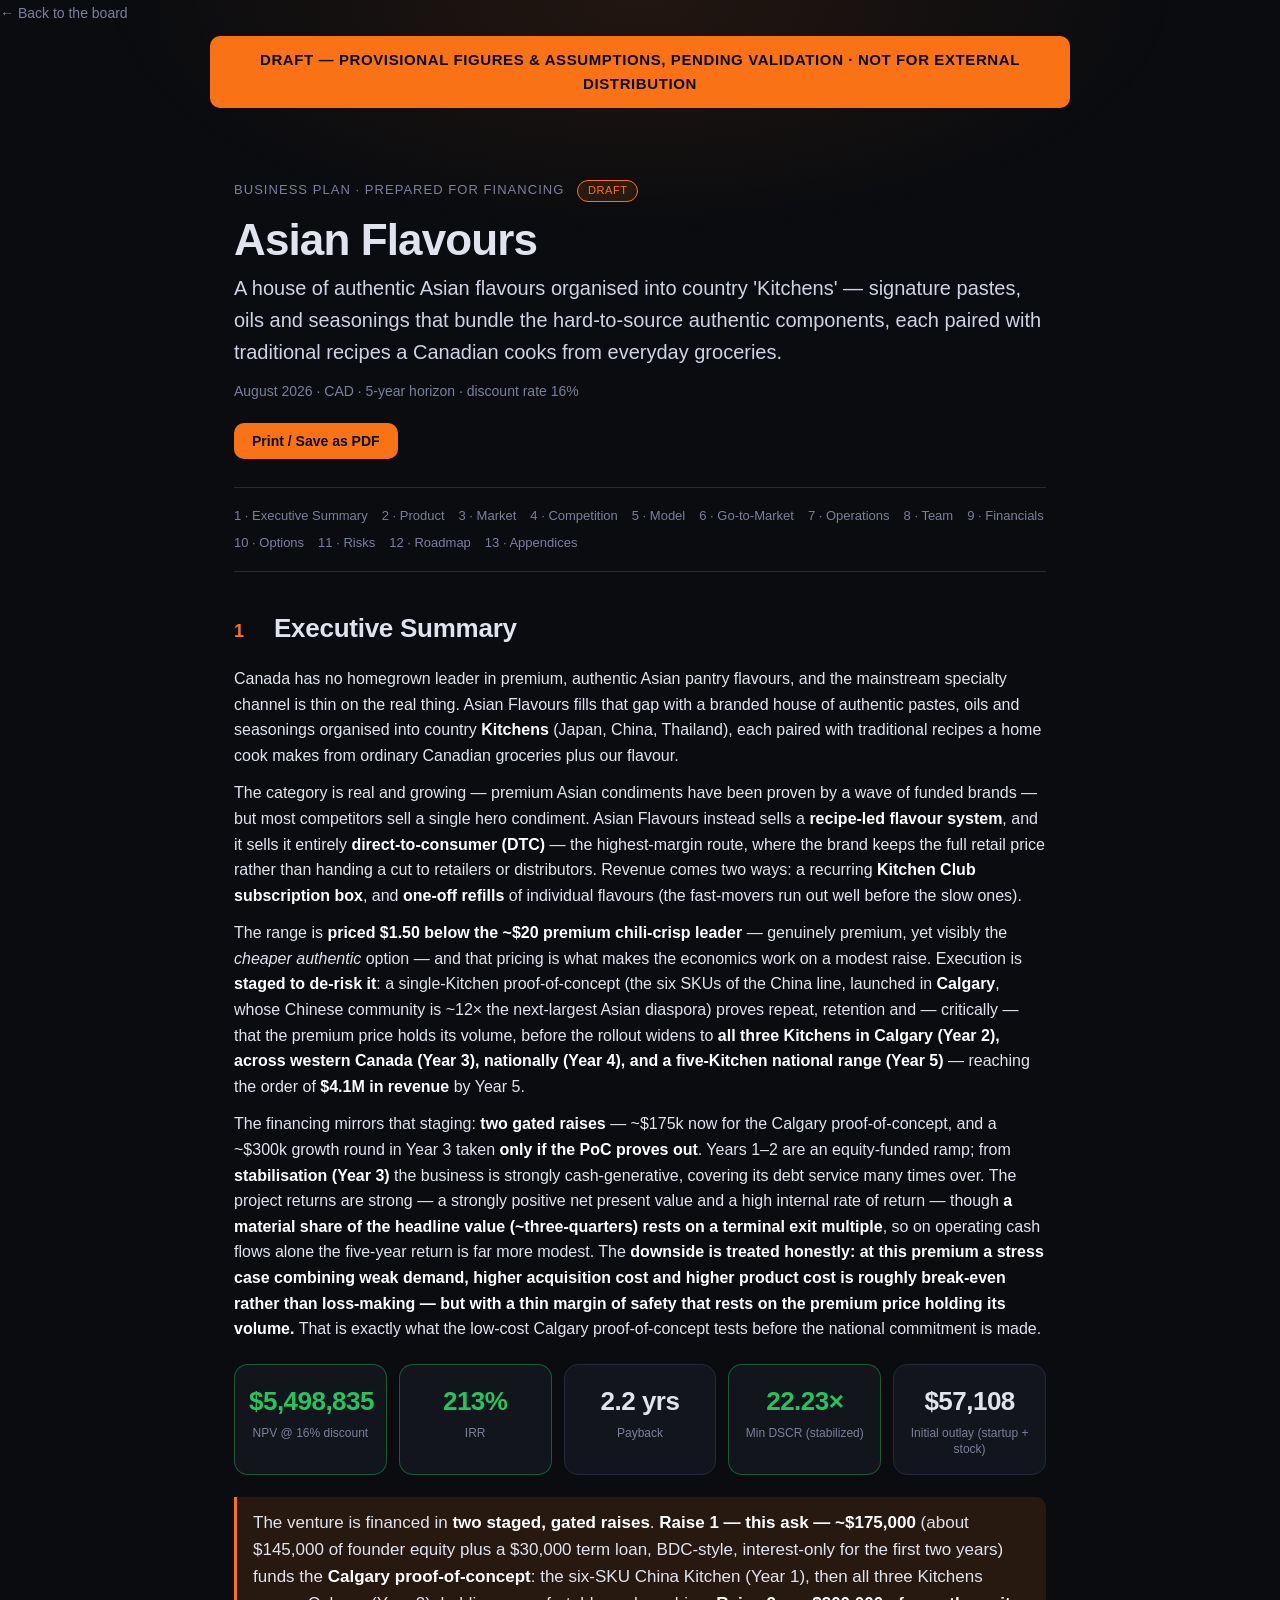
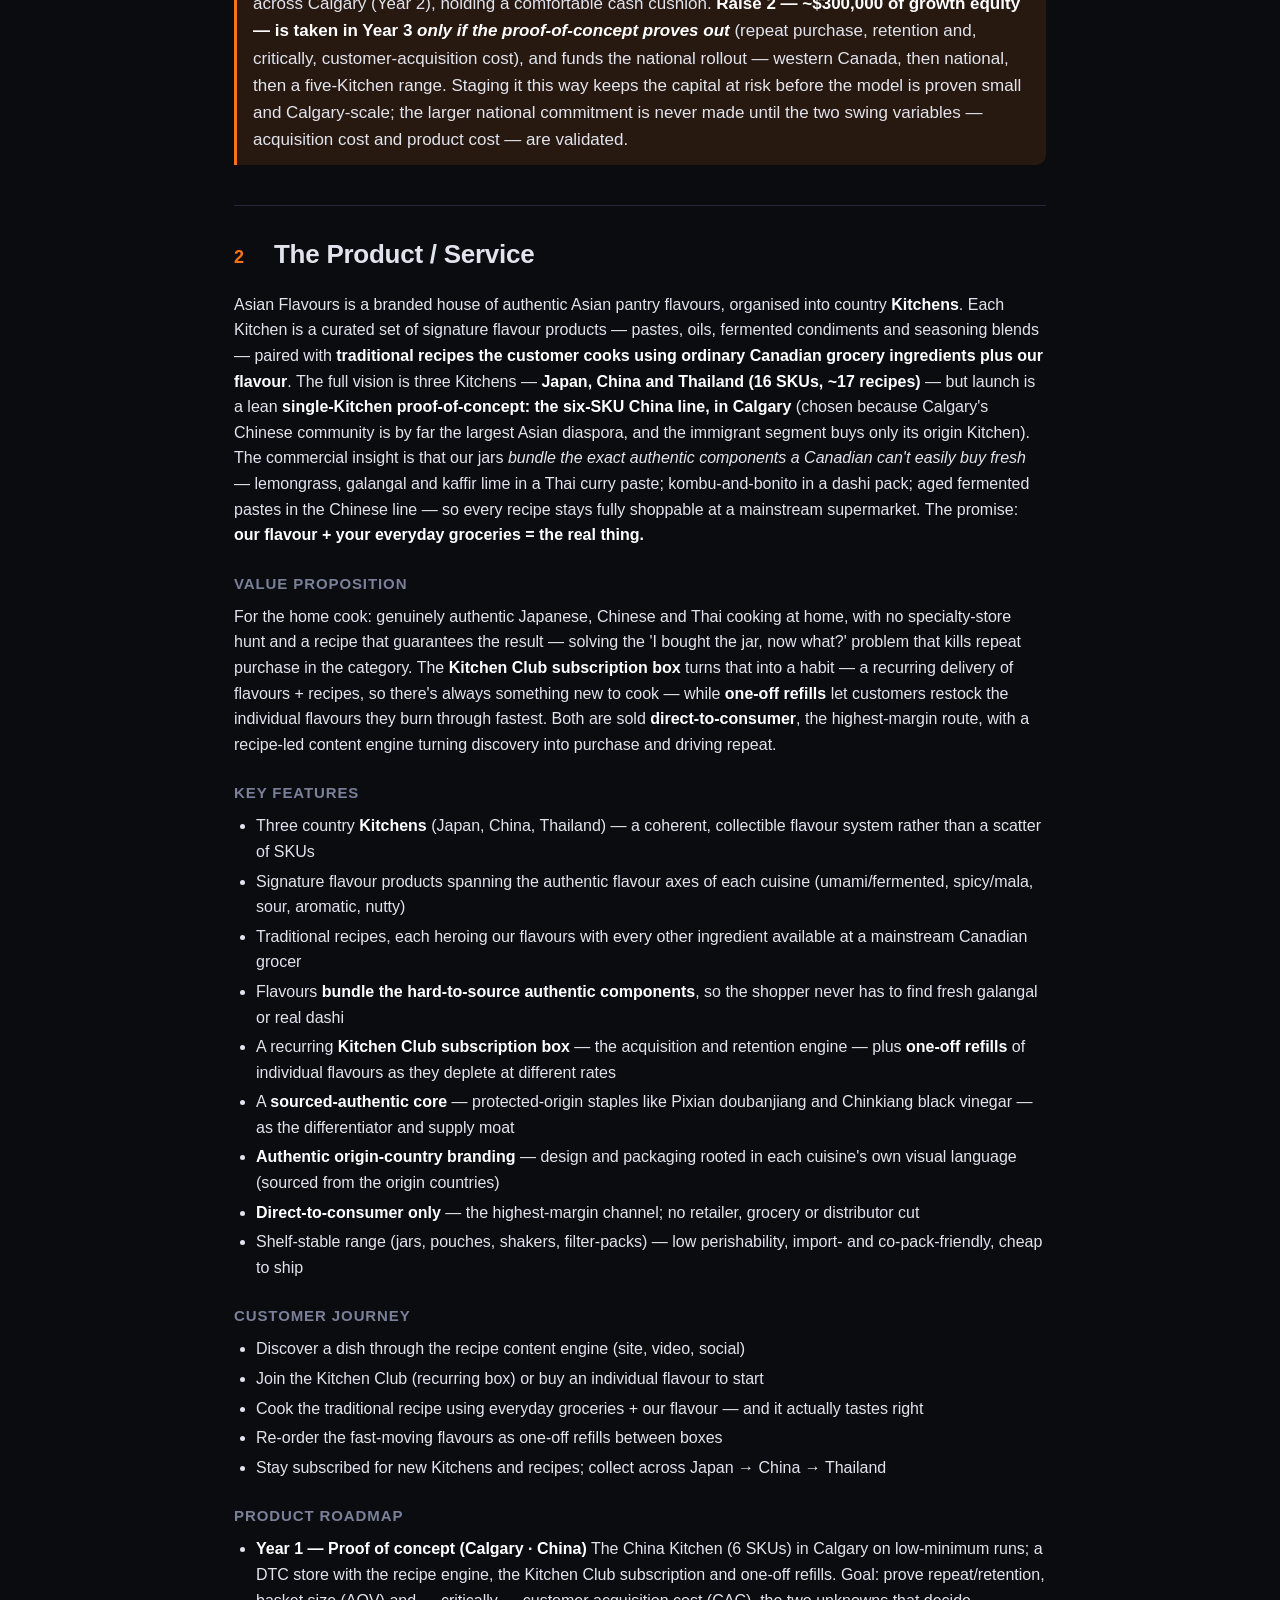
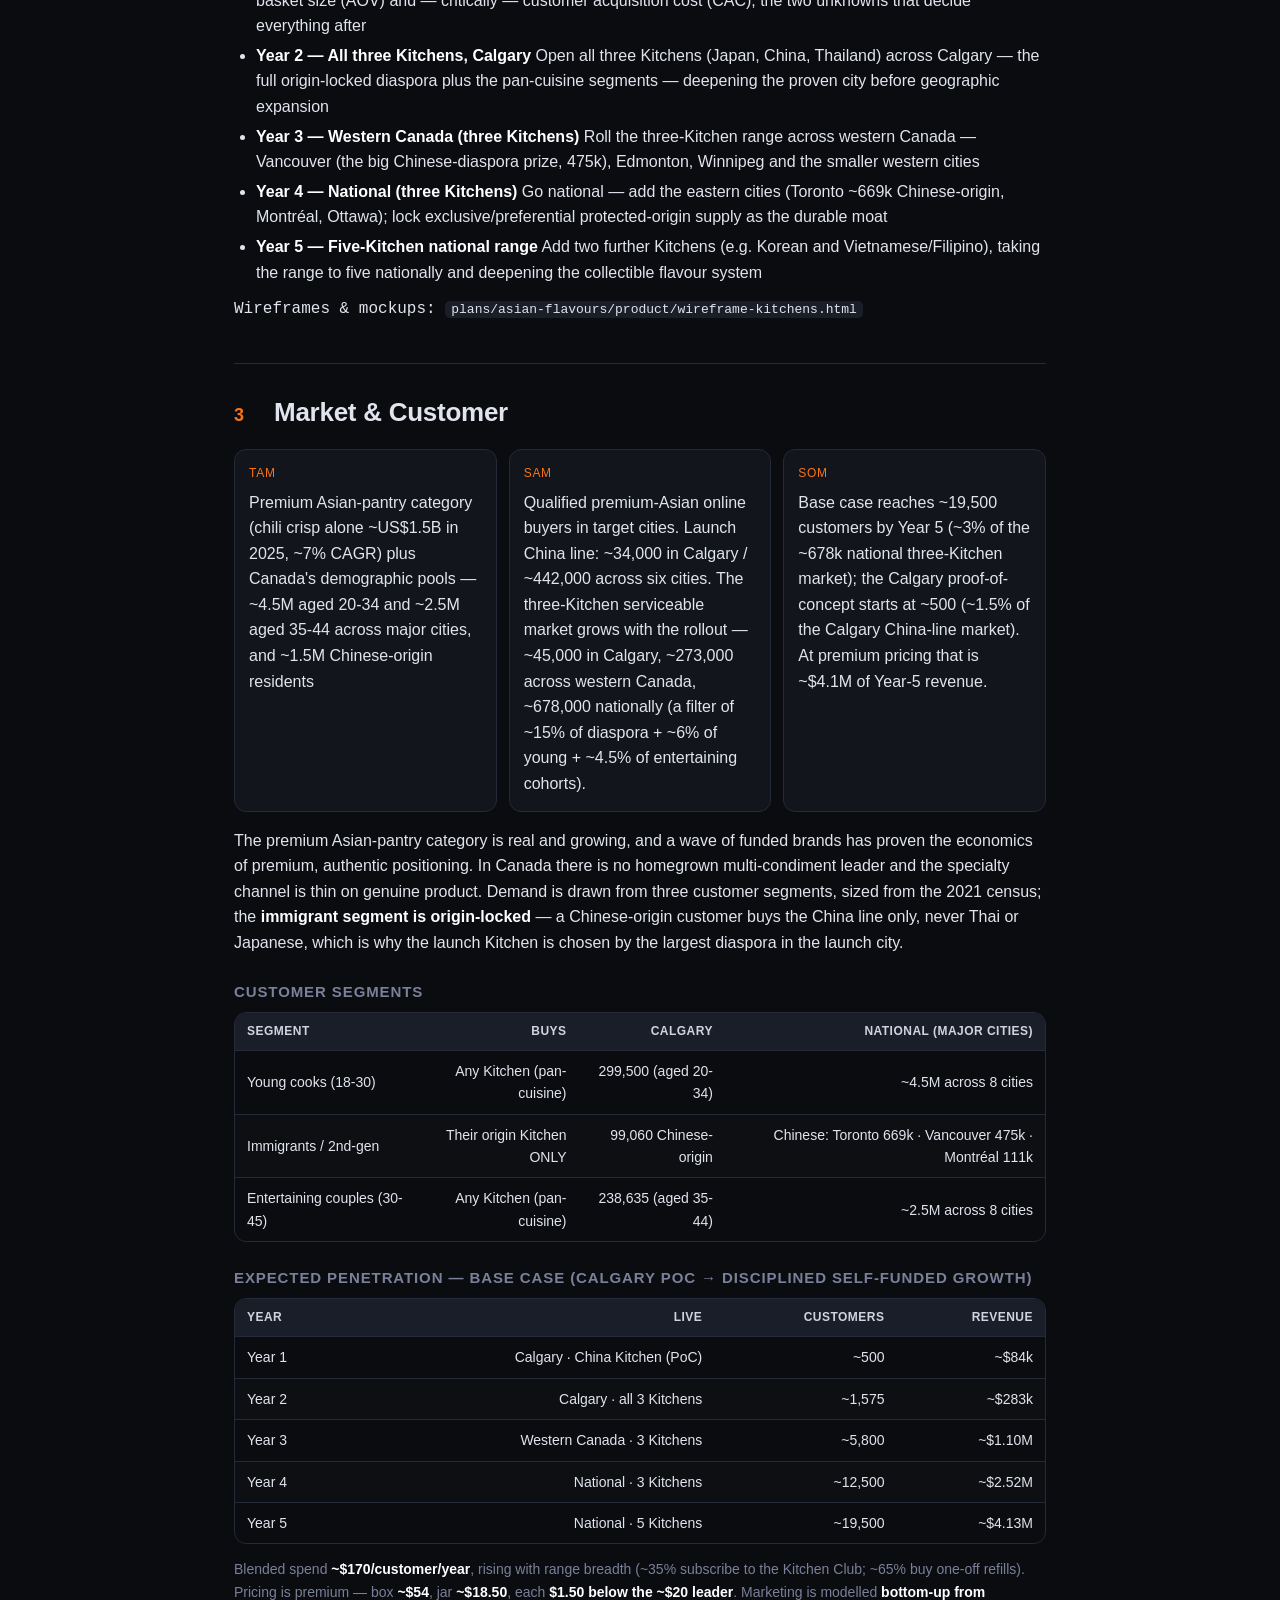
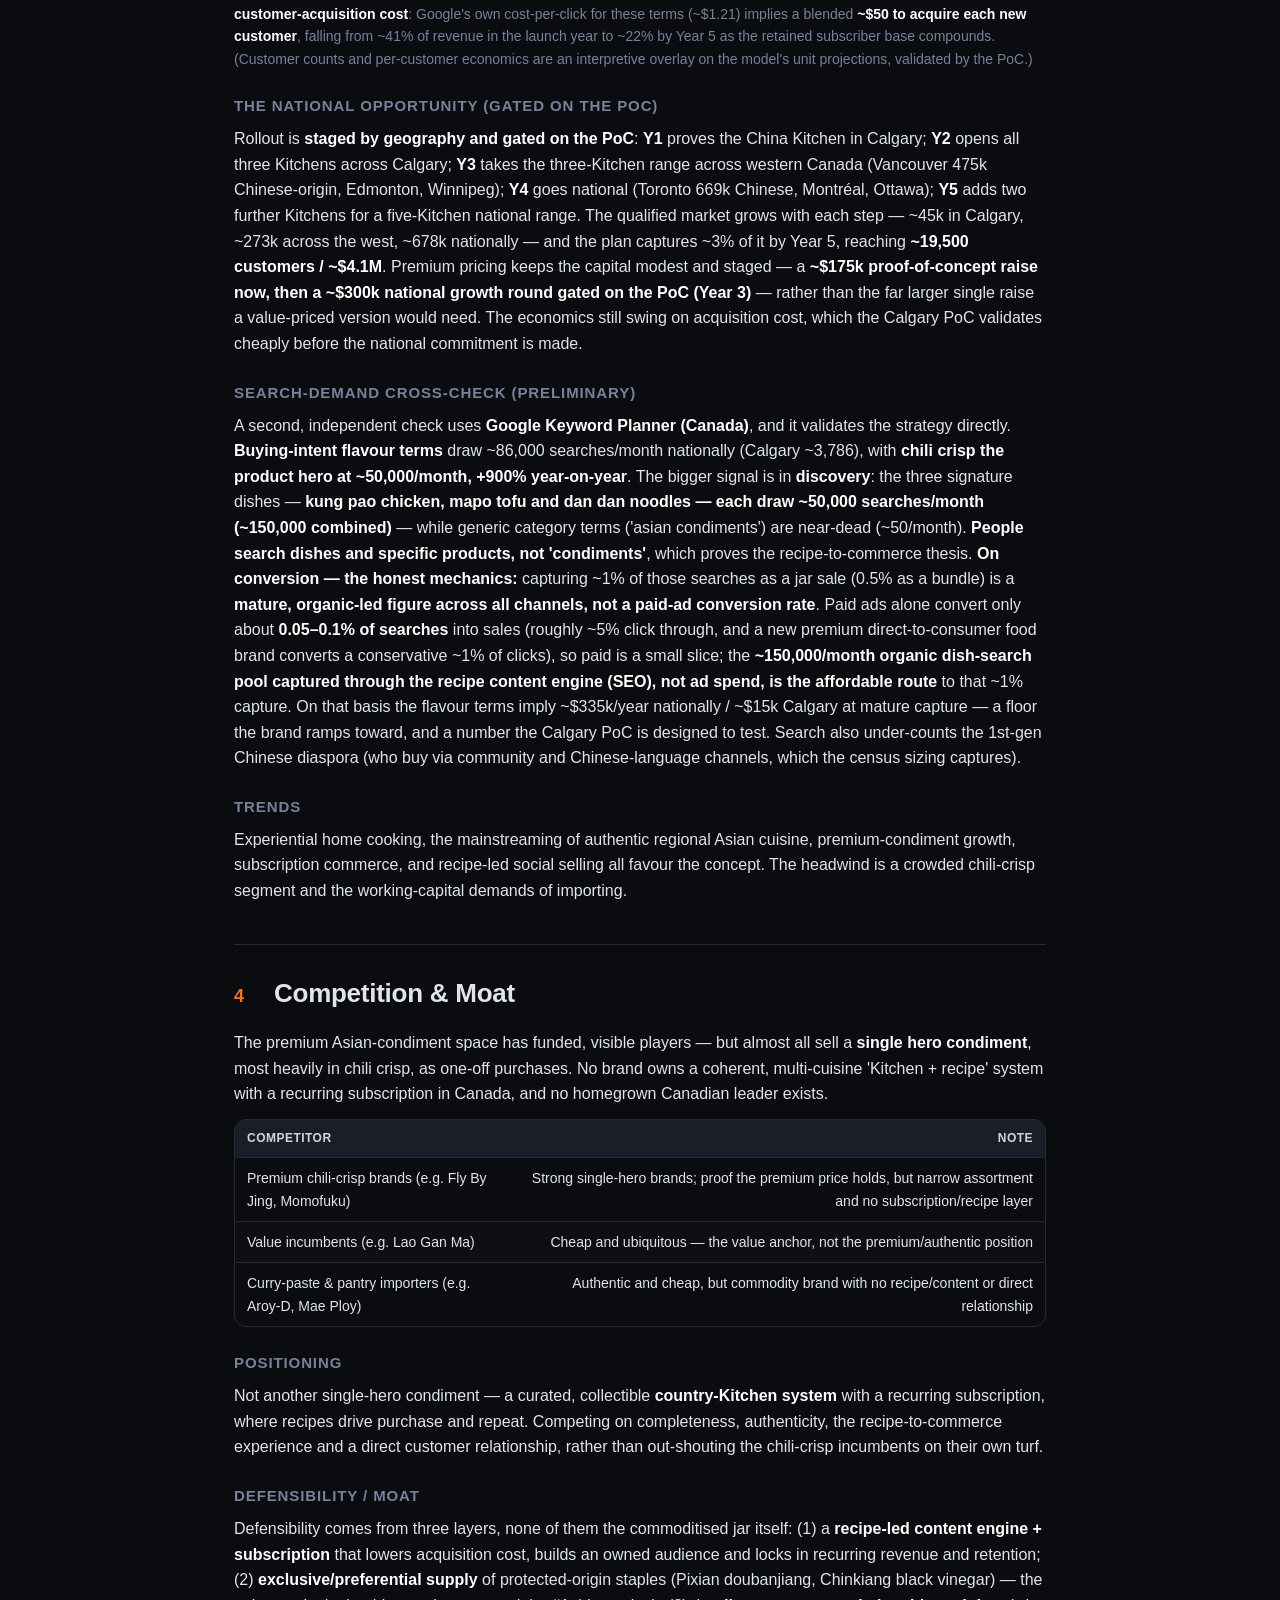
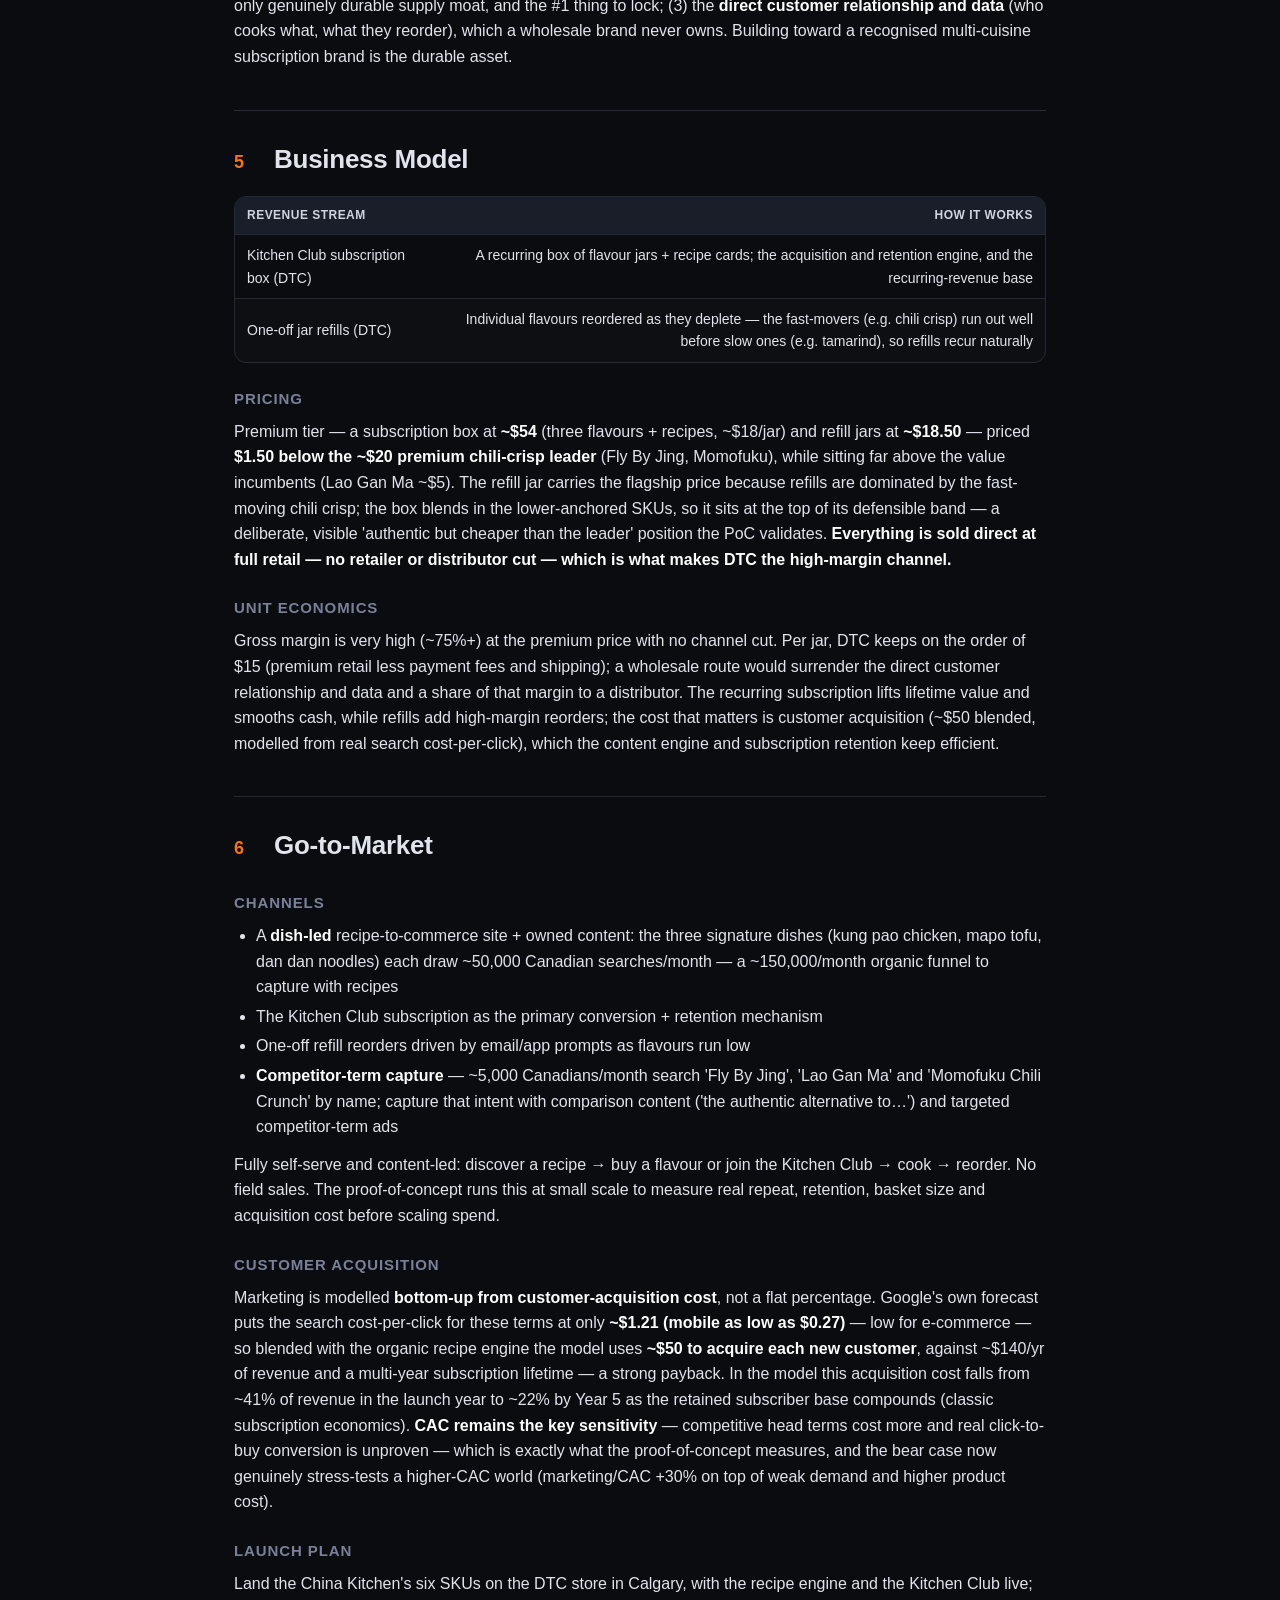
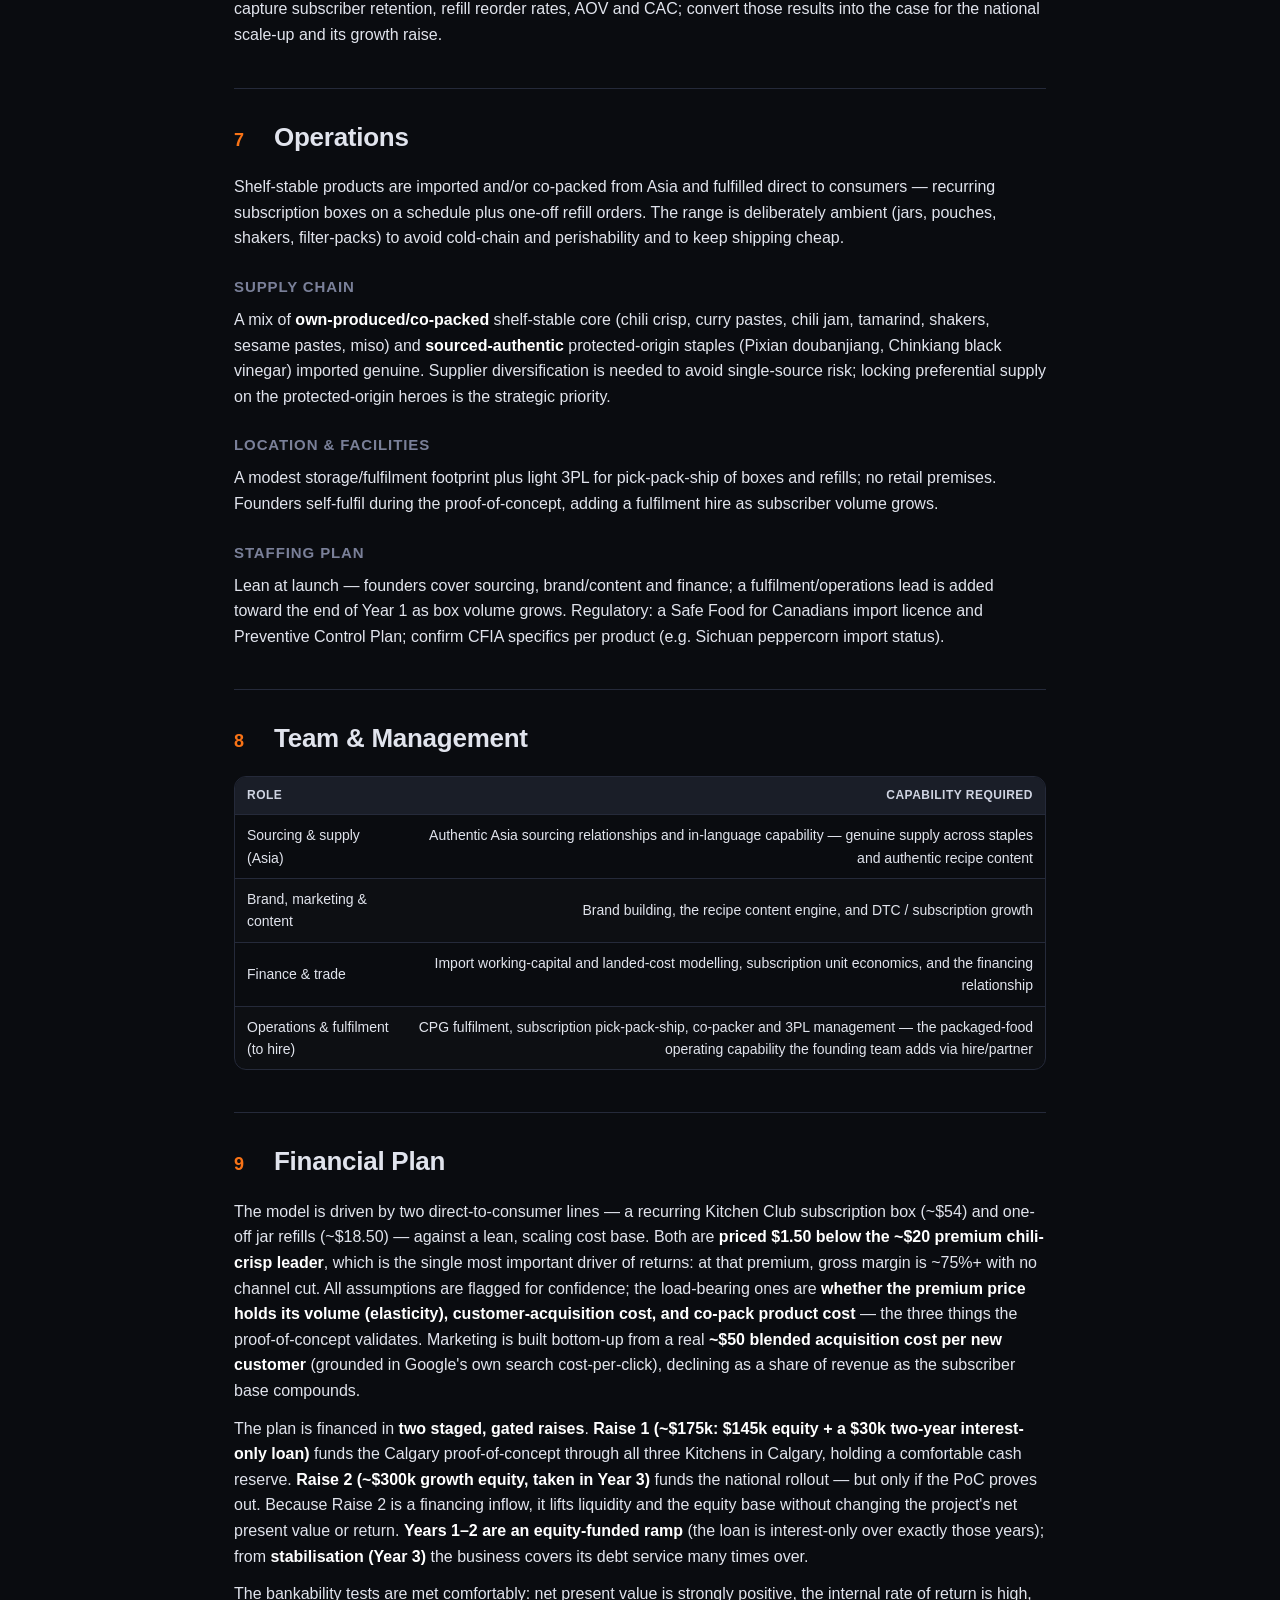
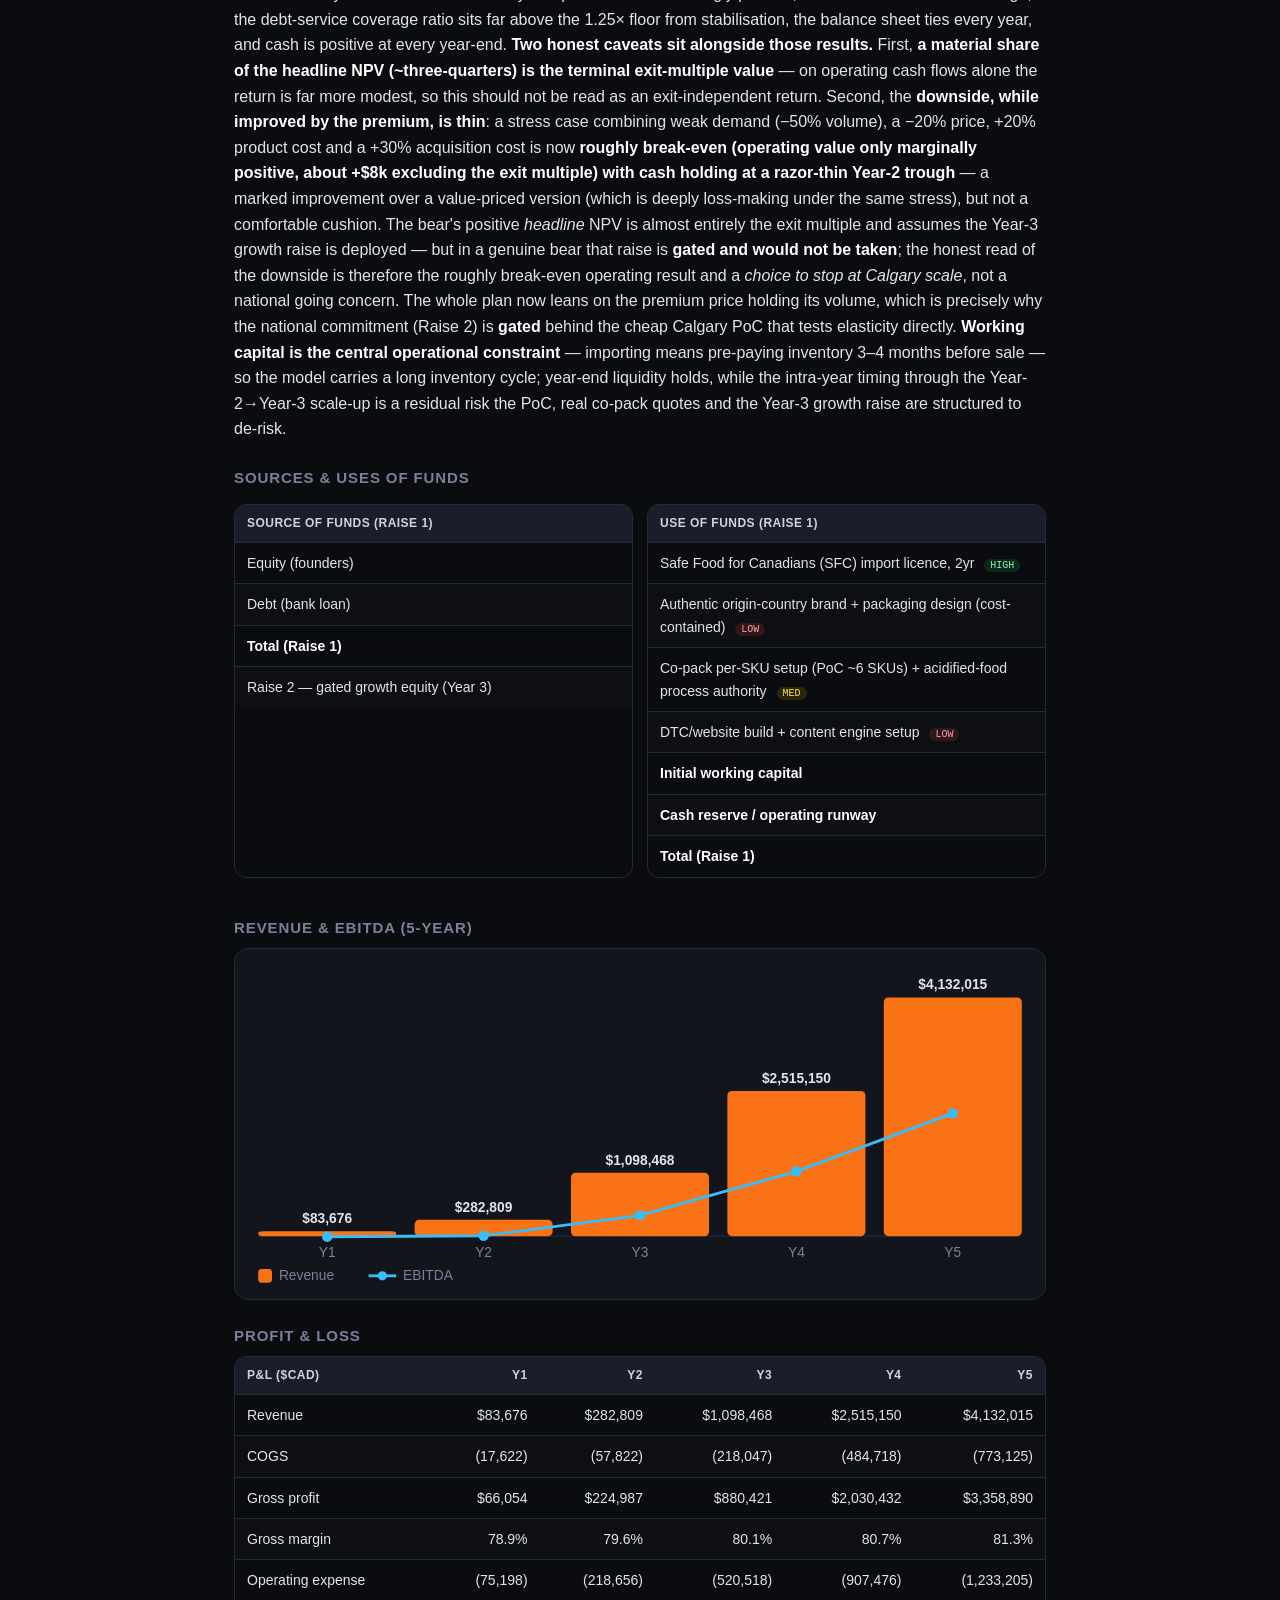
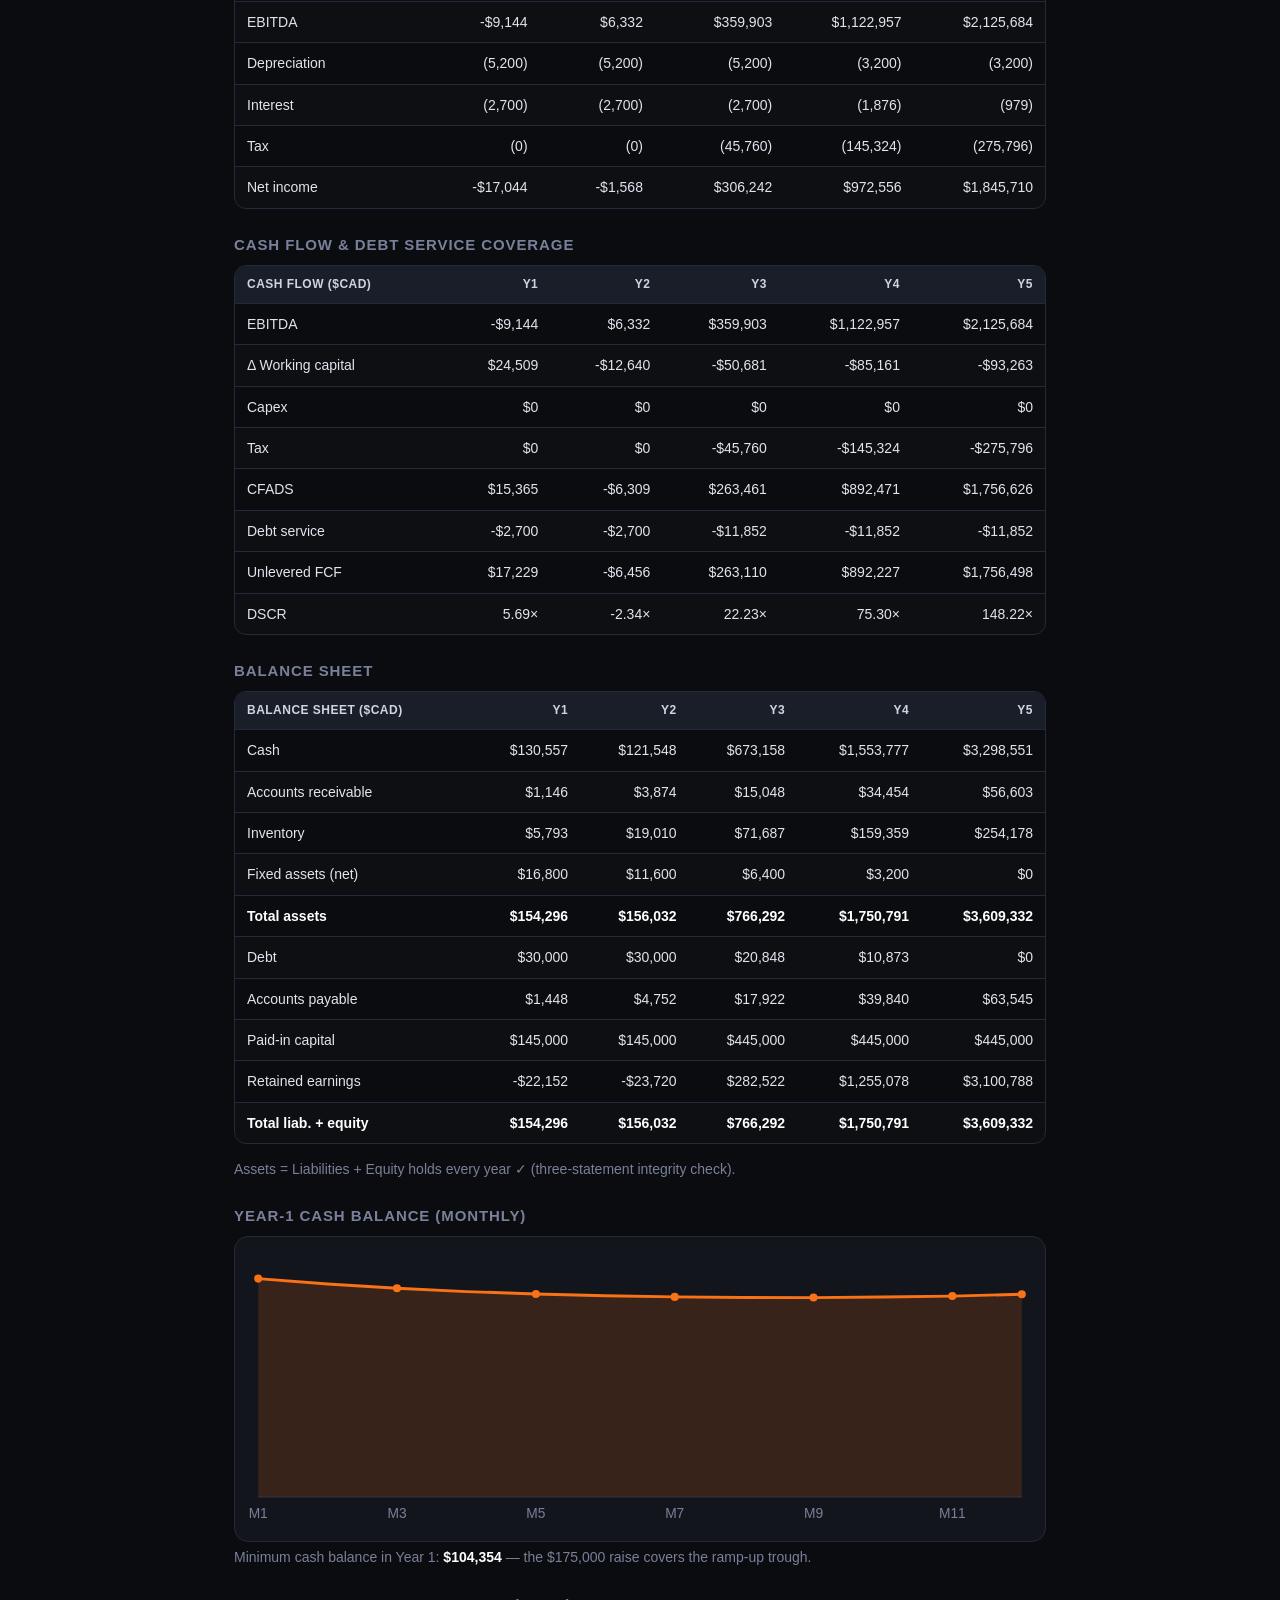
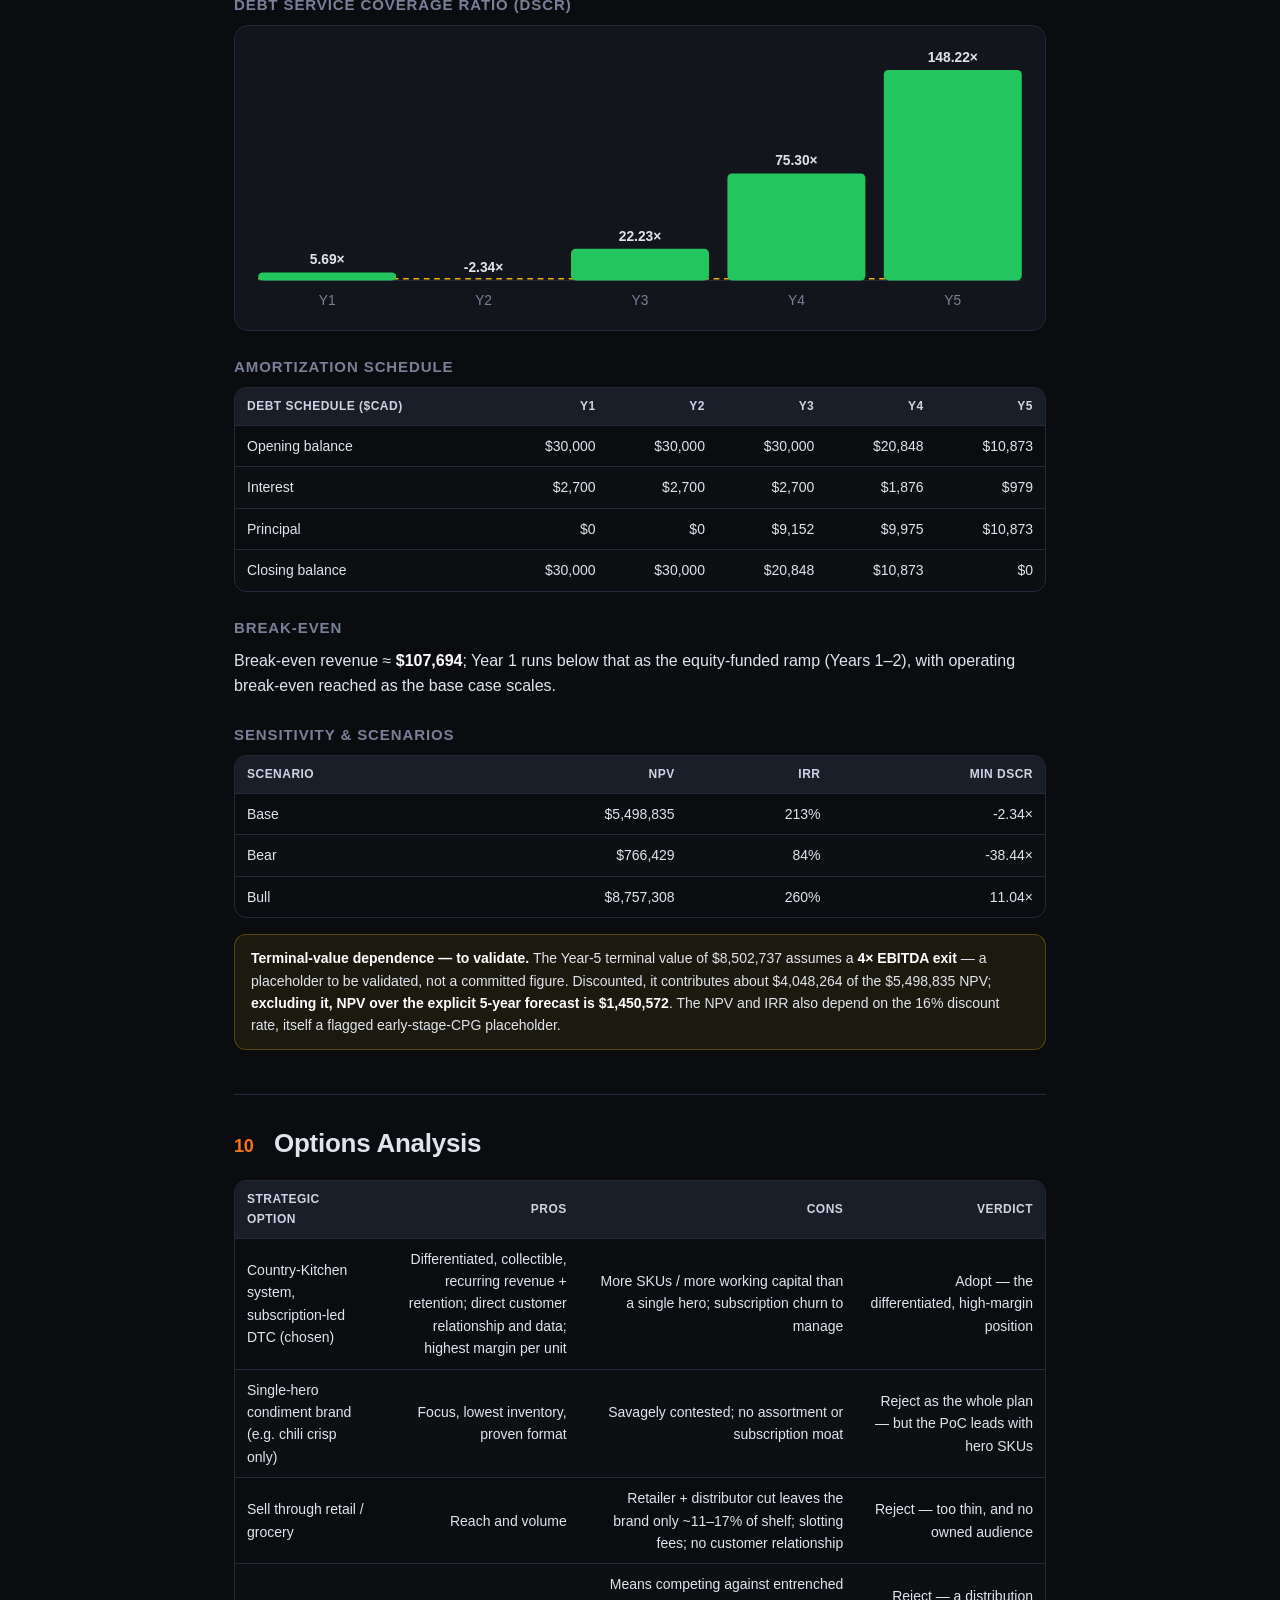
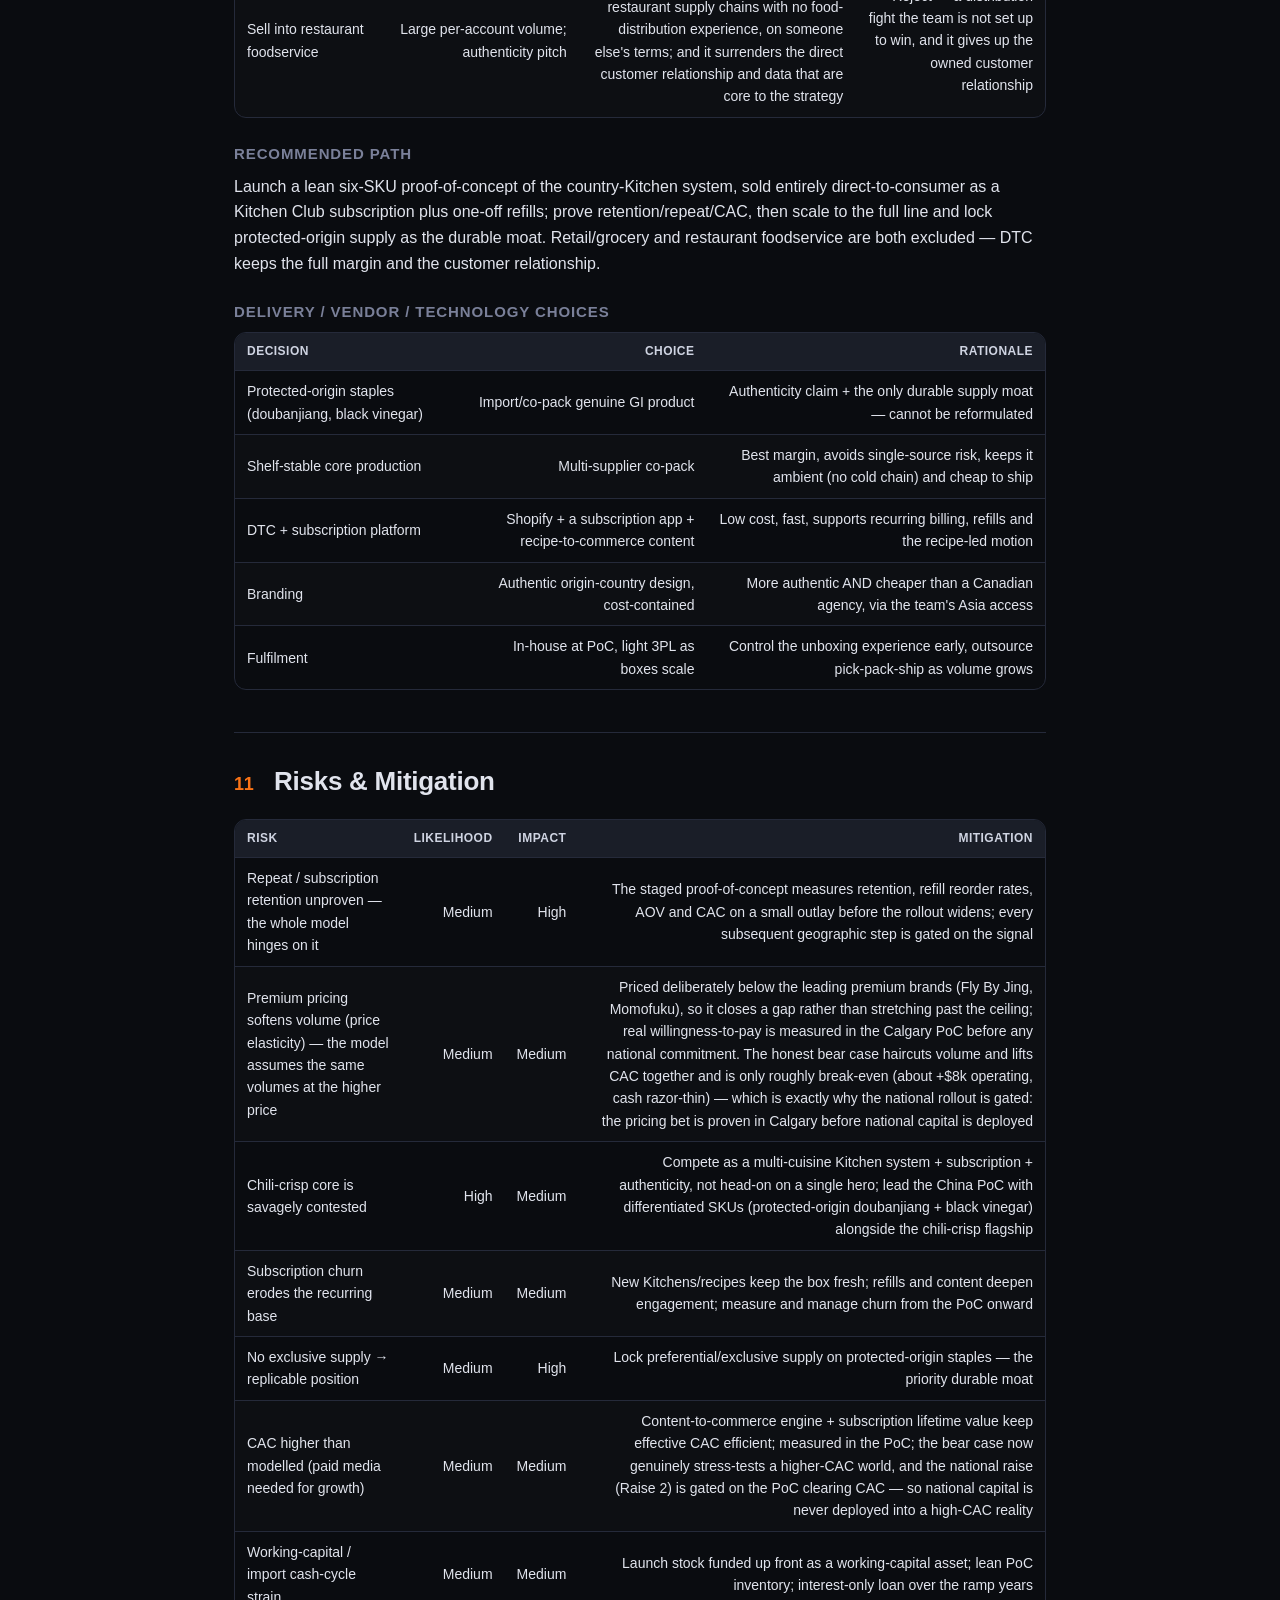
==== commit 1508195e: "Asian Flavours: premium pricing ($18.50 jar / $54 box, $1.50 below the ~$20 leader) Price to $1.50 u" ====
--- a/plans/asian-flavours/index.html
+++ b/plans/asian-flavours/index.html
@@ -109,16 +109,16 @@
   
   <section id="summary" class="plan-section"><h2><span class="sec-n">1</span>Executive Summary</h2><p>Canada has no homegrown leader in premium, authentic Asian pantry flavours, and the mainstream specialty channel is thin on the real thing. Asian Flavours fills that gap with a branded house of authentic pastes, oils and seasonings organised into country <strong>Kitchens</strong> (Japan, China, Thailand), each paired with traditional recipes a home cook makes from ordinary Canadian groceries plus our flavour.</p>
 <p>The category is real and growing — premium Asian condiments have been proven by a wave of funded brands — but most competitors sell a single hero condiment. Asian Flavours instead sells a <strong>recipe-led flavour system</strong>, and it sells it entirely <strong>direct-to-consumer (DTC)</strong> — the highest-margin route, where the brand keeps the full retail price rather than handing a cut to retailers or distributors. Revenue comes two ways: a recurring <strong>Kitchen Club subscription box</strong>, and <strong>one-off refills</strong> of individual flavours (the fast-movers run out well before the slow ones).</p>
-<p>The range is <strong>priced as the premium it is</strong> — a jar sits below Fly By Jing and Momofuku, not down among the value brands — and that pricing is what makes the economics work on a modest raise. Execution is <strong>staged to de-risk it</strong>: a single-Kitchen proof-of-concept (the six SKUs of the China line, launched in <strong>Calgary</strong>, whose Chinese community is ~12× the next-largest Asian diaspora) proves repeat, retention and acquisition cost first; then, if it proves out, the rollout widens — <strong>all three Kitchens in Calgary (Year 2), across western Canada (Year 3), nationally (Year 4), and a five-Kitchen national range (Year 5)</strong> — reaching the order of <strong>$3.4M in revenue</strong> by Year 5.</p>
-<p>The financing mirrors that staging: <strong>two gated raises</strong> — ~$175k now for the Calgary proof-of-concept, and a ~$300k growth round in Year 3 taken <strong>only if the PoC proves out</strong> — so the capital at risk before the model is validated stays small and Calgary-scale. Years 1–2 are an equity-funded ramp; from <strong>stabilisation (Year 3)</strong> the business is strongly cash-generative, covering its debt service many times over. The project returns are attractive — a strongly positive net present value and an internal rate of return well above the cost of capital — though <strong>a material share of that headline value rests on a terminal exit multiple</strong>, and the <strong>downside is treated honestly: a stress case combining weak demand, higher acquisition cost and higher product cost is loss-making and would need contingency capital.</strong> That is precisely why the national commitment is gated behind the low-cost proof-of-concept rather than funded up front. The load-bearing assumptions are customer-acquisition cost and the co-pack product cost — the two things the Calgary PoC is designed to validate cheaply.</p><div class="kpis">
-    <div class="kpi kpi-ok"><div class="kpi-val">$3,484,197</div><div class="kpi-lab">NPV @ 16% discount</div></div>
-    <div class="kpi kpi-ok"><div class="kpi-val">170%</div><div class="kpi-lab">IRR</div></div>
-    <div class="kpi "><div class="kpi-val">3.0 yrs</div><div class="kpi-lab">Payback</div></div>
-    <div class="kpi kpi-ok"><div class="kpi-val">8.40×</div><div class="kpi-lab">Min DSCR (stabilized)</div></div>
+<p>The range is <strong>priced $1.50 below the ~$20 premium chili-crisp leader</strong> — genuinely premium, yet visibly the <em>cheaper authentic</em> option — and that pricing is what makes the economics work on a modest raise. Execution is <strong>staged to de-risk it</strong>: a single-Kitchen proof-of-concept (the six SKUs of the China line, launched in <strong>Calgary</strong>, whose Chinese community is ~12× the next-largest Asian diaspora) proves repeat, retention and — critically — that the premium price holds its volume, before the rollout widens to <strong>all three Kitchens in Calgary (Year 2), across western Canada (Year 3), nationally (Year 4), and a five-Kitchen national range (Year 5)</strong> — reaching the order of <strong>$4.1M in revenue</strong> by Year 5.</p>
+<p>The financing mirrors that staging: <strong>two gated raises</strong> — ~$175k now for the Calgary proof-of-concept, and a ~$300k growth round in Year 3 taken <strong>only if the PoC proves out</strong>. Years 1–2 are an equity-funded ramp; from <strong>stabilisation (Year 3)</strong> the business is strongly cash-generative, covering its debt service many times over. The project returns are strong — a strongly positive net present value and a high internal rate of return — though <strong>a material share of the headline value (~three-quarters) rests on a terminal exit multiple</strong>, so on operating cash flows alone the five-year return is far more modest. The <strong>downside is treated honestly: at this premium a stress case combining weak demand, higher acquisition cost and higher product cost is roughly break-even rather than loss-making — but with a thin margin of safety that rests on the premium price holding its volume.</strong> That is exactly what the low-cost Calgary proof-of-concept tests before the national commitment is made.</p><div class="kpis">
+    <div class="kpi kpi-ok"><div class="kpi-val">$5,498,835</div><div class="kpi-lab">NPV @ 16% discount</div></div>
+    <div class="kpi kpi-ok"><div class="kpi-val">213%</div><div class="kpi-lab">IRR</div></div>
+    <div class="kpi "><div class="kpi-val">2.2 yrs</div><div class="kpi-lab">Payback</div></div>
+    <div class="kpi kpi-ok"><div class="kpi-val">22.23×</div><div class="kpi-lab">Min DSCR (stabilized)</div></div>
     <div class="kpi "><div class="kpi-val">$57,108</div><div class="kpi-lab">Initial outlay (startup + stock)</div></div>
-  </div><p class="ask-line">The venture is financed in <strong>two staged, gated raises</strong>. <strong>Raise 1 — this ask — ~$175,000</strong> (about $145,000 of founder equity plus a $30,000 term loan, BDC-style, interest-only for the first two years) funds the <strong>Calgary proof-of-concept</strong>: the six-SKU China Kitchen (Year 1), then all three Kitchens across Calgary (Year 2), holding a comfortable cash cushion. <strong>Raise 2 — ~$300,000 of growth equity — is taken in Year 3 <em>only if the proof-of-concept proves out</strong></em> (repeat purchase, retention and, critically, customer-acquisition cost), and funds the national rollout — western Canada, then national, then a five-Kitchen range. Staging it this way keeps the capital at risk before the model is proven small and Calgary-scale; the larger national commitment is never made until the two swing variables — acquisition cost and product cost — are validated.</p></section><section id="product" class="plan-section"><h2><span class="sec-n">2</span>The Product / Service</h2><p>Asian Flavours is a branded house of authentic Asian pantry flavours, organised into country <strong>Kitchens</strong>. Each Kitchen is a curated set of signature flavour products — pastes, oils, fermented condiments and seasoning blends — paired with <strong>traditional recipes the customer cooks using ordinary Canadian grocery ingredients plus our flavour</strong>. The full vision is three Kitchens — <strong>Japan, China and Thailand (16 SKUs, ~17 recipes)</strong> — but launch is a lean <strong>single-Kitchen proof-of-concept: the six-SKU China line, in Calgary</strong> (chosen because Calgary&#39;s Chinese community is by far the largest Asian diaspora, and the immigrant segment buys only its origin Kitchen). The commercial insight is that our jars <em>bundle the exact authentic components a Canadian can&#39;t easily buy fresh</em> — lemongrass, galangal and kaffir lime in a Thai curry paste; kombu-and-bonito in a dashi pack; aged fermented pastes in the Chinese line — so every recipe stays fully shoppable at a mainstream supermarket. The promise: <strong>our flavour + your everyday groceries = the real thing.</strong></p><h4>Value proposition</h4><p>For the home cook: genuinely authentic Japanese, Chinese and Thai cooking at home, with no specialty-store hunt and a recipe that guarantees the result — solving the &#39;I bought the jar, now what?&#39; problem that kills repeat purchase in the category. The <strong>Kitchen Club subscription box</strong> turns that into a habit — a recurring delivery of flavours + recipes, so there&#39;s always something new to cook — while <strong>one-off refills</strong> let customers restock the individual flavours they burn through fastest. Both are sold <strong>direct-to-consumer</strong>, the highest-margin route, with a recipe-led content engine turning discovery into purchase and driving repeat.</p><h4>Key features</h4><ul><li>Three country <strong>Kitchens</strong> (Japan, China, Thailand) — a coherent, collectible flavour system rather than a scatter of SKUs</li><li>Signature flavour products spanning the authentic flavour axes of each cuisine (umami/fermented, spicy/mala, sour, aromatic, nutty)</li><li>Traditional recipes, each heroing our flavours with every other ingredient available at a mainstream Canadian grocer</li><li>Flavours <strong>bundle the hard-to-source authentic components</strong>, so the shopper never has to find fresh galangal or real dashi</li><li>A recurring <strong>Kitchen Club subscription box</strong> — the acquisition and retention engine — plus <strong>one-off refills</strong> of individual flavours as they deplete at different rates</li><li>A <strong>sourced-authentic core</strong> — protected-origin staples like Pixian doubanjiang and Chinkiang black vinegar — as the differentiator and supply moat</li><li><strong>Authentic origin-country branding</strong> — design and packaging rooted in each cuisine&#39;s own visual language (sourced from the origin countries)</li><li><strong>Direct-to-consumer only</strong> — the highest-margin channel; no retailer, grocery or distributor cut</li><li>Shelf-stable range (jars, pouches, shakers, filter-packs) — low perishability, import- and co-pack-friendly, cheap to ship</li></ul><h4>Customer journey</h4><ul><li>Discover a dish through the recipe content engine (site, video, social)</li><li>Join the Kitchen Club (recurring box) or buy an individual flavour to start</li><li>Cook the traditional recipe using everyday groceries + our flavour — and it actually tastes right</li><li>Re-order the fast-moving flavours as one-off refills between boxes</li><li>Stay subscribed for new Kitchens and recipes; collect across Japan → China → Thailand</li></ul><h4>Product roadmap</h4><ul><li><strong>Year 1 — Proof of concept (Calgary · China)</strong> The China Kitchen (6 SKUs) in Calgary on low-minimum runs; a DTC store with the recipe engine, the Kitchen Club subscription and one-off refills. Goal: prove repeat/retention, basket size (AOV) and — critically — customer acquisition cost (CAC), the two unknowns that decide everything after</li><li><strong>Year 2 — All three Kitchens, Calgary</strong> Open all three Kitchens (Japan, China, Thailand) across Calgary — the full origin-locked diaspora plus the pan-cuisine segments — deepening the proven city before geographic expansion</li><li><strong>Year 3 — Western Canada (three Kitchens)</strong> Roll the three-Kitchen range across western Canada — Vancouver (the big Chinese-diaspora prize, 475k), Edmonton, Winnipeg and the smaller western cities</li><li><strong>Year 4 — National (three Kitchens)</strong> Go national — add the eastern cities (Toronto ~669k Chinese-origin, Montréal, Ottawa); lock exclusive/preferential protected-origin supply as the durable moat</li><li><strong>Year 5 — Five-Kitchen national range</strong> Add two further Kitchens (e.g. Korean and Vietnamese/Filipino), taking the range to five nationally and deepening the collectible flavour system</li></ul><p class="artifact-ref">Wireframes &amp; mockups: <code>plans/asian-flavours/product/wireframe-kitchens.html</code></p></section><section id="market" class="plan-section"><h2><span class="sec-n">3</span>Market &amp; Customer</h2><div class="tam"><div><span>TAM</span>Premium Asian-pantry category (chili crisp alone ~US$1.5B in 2025, ~7% CAGR) plus Canada&#39;s demographic pools — ~4.5M aged 20-34 and ~2.5M aged 35-44 across major cities, and ~1.5M Chinese-origin residents</div><div><span>SAM</span>Qualified premium-Asian online buyers in target cities. Launch China line: ~34,000 in Calgary / ~442,000 across six cities. The three-Kitchen serviceable market grows with the rollout — ~45,000 in Calgary, ~273,000 across western Canada, ~678,000 nationally (a filter of ~15% of diaspora + ~6% of young + ~4.5% of entertaining cohorts).</div><div><span>SOM</span>Base case reaches ~19,500 customers by Year 5 (~3% of the ~678k national three-Kitchen market); the Calgary proof-of-concept starts at ~500 (~1.5% of the Calgary China-line market).</div></div><p>The premium Asian-pantry category is real and growing, and a wave of funded brands has proven the economics of premium, authentic positioning. In Canada there is no homegrown multi-condiment leader and the specialty channel is thin on genuine product. Demand is drawn from three customer segments, sized from the 2021 census; the <strong>immigrant segment is origin-locked</strong> — a Chinese-origin customer buys the China line only, never Thai or Japanese, which is why the launch Kitchen is chosen by the largest diaspora in the launch city.</p><h4>Customer segments</h4><div class="table-wrap"><table><thead><tr><th>Segment</th><th class="num">Buys</th><th class="num">Calgary</th><th class="num">National (major cities)</th></tr></thead><tbody><tr><td>Young cooks (18-30)</td><td class="num">Any Kitchen (pan-cuisine)</td><td class="num">299,500 (aged 20-34)</td><td class="num">~4.5M across 8 cities</td></tr><tr><td>Immigrants / 2nd-gen</td><td class="num">Their origin Kitchen ONLY</td><td class="num">99,060 Chinese-origin</td><td class="num">Chinese: Toronto 669k · Vancouver 475k · Montréal 111k</td></tr><tr><td>Entertaining couples (30-45)</td><td class="num">Any Kitchen (pan-cuisine)</td><td class="num">238,635 (aged 35-44)</td><td class="num">~2.5M across 8 cities</td></tr></tbody></table></div><h4>Expected penetration — base case (Calgary PoC → disciplined self-funded growth)</h4><div class="table-wrap"><table><thead><tr><th>Year</th><th class="num">Live</th><th class="num">Customers</th><th class="num">Revenue</th></tr></thead><tbody><tr><td>Year 1</td><td class="num">Calgary · China Kitchen (PoC)</td><td class="num">~500</td><td class="num">~$69k</td></tr><tr><td>Year 2</td><td class="num">Calgary · all 3 Kitchens</td><td class="num">~1,575</td><td class="num">~$234k</td></tr><tr><td>Year 3</td><td class="num">Western Canada · 3 Kitchens</td><td class="num">~5,800</td><td class="num">~$908k</td></tr><tr><td>Year 4</td><td class="num">National · 3 Kitchens</td><td class="num">~12,500</td><td class="num">~$2.08M</td></tr><tr><td>Year 5</td><td class="num">National · 5 Kitchens</td><td class="num">~19,500</td><td class="num">~$3.42M</td></tr></tbody></table></div><p class="chart-note">Blended spend <strong>~$140/customer/year</strong>, rising with range breadth (~35% subscribe to the Kitchen Club; ~65% buy one-off refills). Pricing is premium — box <strong>~$46</strong>, jar <strong>~$14.50</strong> — still below Fly By Jing/Momofuku. Marketing is modelled <strong>bottom-up from customer-acquisition cost</strong>: Google&#39;s own cost-per-click for these terms (~$1.21) implies a blended <strong>~$50 to acquire each new customer</strong>, and that cost falls from ~42% of revenue in the launch year to ~20% by Year 5 as the retained subscriber base compounds. Even the Year-5 national target is only ~3% of the qualified market — an ambitious rollout on still-modest share. (Customer counts and per-customer economics are an interpretive overlay on the model&#39;s unit projections, validated by the PoC.)</p><h4>The national opportunity (gated on the PoC)</h4><p>Rollout is <strong>staged by geography and gated on the PoC</strong>: <strong>Y1</strong> proves the China Kitchen in Calgary; <strong>Y2</strong> opens all three Kitchens across Calgary; <strong>Y3</strong> takes the three-Kitchen range across western Canada (Vancouver 475k Chinese-origin, Edmonton, Winnipeg); <strong>Y4</strong> goes national (Toronto 669k Chinese, Montréal, Ottawa); <strong>Y5</strong> adds two further Kitchens for a five-Kitchen national range. The qualified market grows with each step — ~45k in Calgary, ~273k across the west, ~678k nationally — and the plan captures ~3% of it by Year 5, reaching <strong>~19,500 customers / ~$3.4M</strong>. Premium pricing keeps the capital modest and staged — a <strong>~$175k proof-of-concept raise now, then a ~$300k national growth round gated on the PoC (Year 3)</strong> — rather than the far larger single raise a value-priced version would need. The economics still swing on acquisition cost, which the Calgary PoC validates cheaply before the national commitment is made.</p><h4>Search-demand cross-check (preliminary)</h4><p>A second, independent check uses <strong>Google Keyword Planner (Canada)</strong>, and it validates the strategy directly. <strong>Buying-intent flavour terms</strong> draw ~86,000 searches/month nationally (Calgary ~3,786), with <strong>chili crisp the product hero at ~50,000/month, +900% year-on-year</strong>. The bigger signal is in <strong>discovery</strong>: the three signature dishes — <strong>kung pao chicken, mapo tofu and dan dan noodles — each draw ~50,000 searches/month (~150,000 combined)</strong> — while generic category terms (&#39;asian condiments&#39;) are near-dead (~50/month). <strong>People search dishes and specific products, not &#39;condiments&#39;</strong>, which proves the recipe-to-commerce thesis. <strong>On conversion — the honest mechanics:</strong> capturing ~1% of those searches as a jar sale (0.5% as a bundle) is a <strong>mature, organic-led figure across all channels, not a paid-ad conversion rate</strong>. Paid ads alone convert only about <strong>0.05–0.1% of searches</strong> into sales (roughly ~5% click through, and a new premium direct-to-consumer food brand converts a conservative ~1% of clicks), so paid is a small slice; the <strong>~150,000/month organic dish-search pool captured through the recipe content engine (SEO), not ad spend, is the affordable route</strong> to that ~1% capture. On that basis the flavour terms imply ~$335k/year nationally / ~$15k Calgary at mature capture — a floor the brand ramps toward, and a number the Calgary PoC is designed to test. Search also under-counts the 1st-gen Chinese diaspora (who buy via community and Chinese-language channels, which the census sizing captures).</p><h4>Trends</h4><p>Experiential home cooking, the mainstreaming of authentic regional Asian cuisine, premium-condiment growth, subscription commerce, and recipe-led social selling all favour the concept. The headwind is a crowded chili-crisp segment and the working-capital demands of importing.</p></section><section id="competition" class="plan-section"><h2><span class="sec-n">4</span>Competition &amp; Moat</h2><p>The premium Asian-condiment space has funded, visible players — but almost all sell a <strong>single hero condiment</strong>, most heavily in chili crisp, as one-off purchases. No brand owns a coherent, multi-cuisine &#39;Kitchen + recipe&#39; system with a recurring subscription in Canada, and no homegrown Canadian leader exists.</p><div class="table-wrap"><table><thead><tr><th>Competitor</th><th class="num">Note</th></tr></thead><tbody><tr><td>Premium chili-crisp brands (e.g. Fly By Jing, Momofuku)</td><td class="num">Strong single-hero brands; proof the premium price holds, but narrow assortment and no subscription/recipe layer</td></tr><tr><td>Value incumbents (e.g. Lao Gan Ma)</td><td class="num">Cheap and ubiquitous — the value anchor, not the premium/authentic position</td></tr><tr><td>Curry-paste &amp; pantry importers (e.g. Aroy-D, Mae Ploy)</td><td class="num">Authentic and cheap, but commodity brand with no recipe/content or direct relationship</td></tr></tbody></table></div><h4>Positioning</h4><p>Not another single-hero condiment — a curated, collectible <strong>country-Kitchen system</strong> with a recurring subscription, where recipes drive purchase and repeat. Competing on completeness, authenticity, the recipe-to-commerce experience and a direct customer relationship, rather than out-shouting the chili-crisp incumbents on their own turf.</p><h4>Defensibility / moat</h4><p>Defensibility comes from three layers, none of them the commoditised jar itself: (1) a <strong>recipe-led content engine + subscription</strong> that lowers acquisition cost, builds an owned audience and locks in recurring revenue and retention; (2) <strong>exclusive/preferential supply</strong> of protected-origin staples (Pixian doubanjiang, Chinkiang black vinegar) — the only genuinely durable supply moat, and the #1 thing to lock; (3) the <strong>direct customer relationship and data</strong> (who cooks what, what they reorder), which a wholesale brand never owns. Building toward a recognised multi-cuisine subscription brand is the durable asset.</p></section><section id="model" class="plan-section"><h2><span class="sec-n">5</span>Business Model</h2><div class="table-wrap"><table><thead><tr><th>Revenue stream</th><th class="num">How it works</th></tr></thead><tbody><tr><td>Kitchen Club subscription box (DTC)</td><td class="num">A recurring box of flavour jars + recipe cards; the acquisition and retention engine, and the recurring-revenue base</td></tr><tr><td>One-off jar refills (DTC)</td><td class="num">Individual flavours reordered as they deplete — the fast-movers (e.g. chili crisp) run out well before slow ones (e.g. tamarind), so refills recur naturally</td></tr></tbody></table></div><h4>Pricing</h4><p>Premium tier — a subscription box at <strong>~$46</strong> (roughly three flavours + recipes) and refill jars at <strong>~$14.50</strong> — deliberately positioned <strong>below the leading premium brands</strong> (Fly By Jing ~$20–24/jar, Momofuku ~$16–20) while sitting well above the value incumbents (Lao Gan Ma ~$5–8). <strong>Everything is sold direct at full retail — no retailer or distributor cut — which is what makes DTC the high-margin channel.</strong> The premium price is the single biggest driver of the plan&#39;s economics; comparable shelf prices support it, and real willingness-to-pay is validated in the PoC.</p><h4>Unit economics</h4><p>Gross margin is high (~70%+) because the brand sells direct at full retail with no channel cut and the premium price sits well above unit cost. Per jar, DTC keeps roughly $11–12 (premium retail less payment fees and shipping) versus the ~$3.50–4 a wholesale/foodservice route would net after a distributor — so direct is materially higher-margin per unit. The recurring subscription lifts lifetime value and smooths cash, while refills add high-margin reorders; the cost that matters is customer acquisition (~$50 blended, modelled from real search cost-per-click), which the content engine and subscription retention are designed to keep efficient.</p></section><section id="gtm" class="plan-section"><h2><span class="sec-n">6</span>Go-to-Market</h2><h4>Channels</h4><ul><li>A <strong>dish-led</strong> recipe-to-commerce site + owned content: the three signature dishes (kung pao chicken, mapo tofu, dan dan noodles) each draw ~50,000 Canadian searches/month — a ~150,000/month organic funnel to capture with recipes</li><li>The Kitchen Club subscription as the primary conversion + retention mechanism</li><li>One-off refill reorders driven by email/app prompts as flavours run low</li><li><strong>Competitor-term capture</strong> — ~5,000 Canadians/month search &#39;Fly By Jing&#39;, &#39;Lao Gan Ma&#39; and &#39;Momofuku Chili Crunch&#39; by name; capture that intent with comparison content (&#39;the authentic alternative to…&#39;) and targeted competitor-term ads</li></ul><p>Fully self-serve and content-led: discover a recipe → buy a flavour or join the Kitchen Club → cook → reorder. No field sales. The proof-of-concept runs this at small scale to measure real repeat, retention, basket size and acquisition cost before scaling spend.</p><h4>Customer acquisition</h4><p>Marketing is modelled <strong>bottom-up from customer-acquisition cost</strong>, not a flat percentage. Google&#39;s own forecast puts the search cost-per-click for these terms at only <strong>~$1.21 (mobile as low as $0.27)</strong> — low for e-commerce — so blended with the organic recipe engine the model uses <strong>~$50 to acquire each new customer</strong>, against ~$140/yr of revenue and a multi-year subscription lifetime — a strong payback. In the model this acquisition cost falls from ~42% of revenue in the launch year to ~20% by Year 5 as the retained subscriber base compounds (classic subscription economics). <strong>CAC remains the key sensitivity</strong> — competitive head terms cost more and real click-to-buy conversion is unproven — which is exactly what the proof-of-concept measures, and the bear case now genuinely stress-tests a higher-CAC world (marketing/CAC +30% on top of weak demand and higher product cost).</p><h4>Launch plan</h4><p>Land the China Kitchen&#39;s six SKUs on the DTC store in Calgary, with the recipe engine and the Kitchen Club live; capture subscriber retention, refill reorder rates, AOV and CAC; convert those results into the case for the national scale-up and its growth raise.</p></section><section id="operations" class="plan-section"><h2><span class="sec-n">7</span>Operations</h2><p>Shelf-stable products are imported and/or co-packed from Asia and fulfilled direct to consumers — recurring subscription boxes on a schedule plus one-off refill orders. The range is deliberately ambient (jars, pouches, shakers, filter-packs) to avoid cold-chain and perishability and to keep shipping cheap.</p><h4>Supply chain</h4><p>A mix of <strong>own-produced/co-packed</strong> shelf-stable core (chili crisp, curry pastes, chili jam, tamarind, shakers, sesame pastes, miso) and <strong>sourced-authentic</strong> protected-origin staples (Pixian doubanjiang, Chinkiang black vinegar) imported genuine. Supplier diversification is needed to avoid single-source risk; locking preferential supply on the protected-origin heroes is the strategic priority.</p><h4>Location & facilities</h4><p>A modest storage/fulfilment footprint plus light 3PL for pick-pack-ship of boxes and refills; no retail premises. Founders self-fulfil during the proof-of-concept, adding a fulfilment hire as subscriber volume grows.</p><h4>Staffing plan</h4><p>Lean at launch — founders cover sourcing, brand/content and finance; a fulfilment/operations lead is added toward the end of Year 1 as box volume grows. Regulatory: a Safe Food for Canadians import licence and Preventive Control Plan; confirm CFIA specifics per product (e.g. Sichuan peppercorn import status).</p></section><section id="team" class="plan-section"><h2><span class="sec-n">8</span>Team &amp; Management</h2><div class="table-wrap"><table><thead><tr><th>Role</th><th class="num">Capability required</th></tr></thead><tbody><tr><td>Sourcing &amp; supply (Asia)</td><td class="num">Authentic Asia sourcing relationships and in-language capability — genuine supply across staples and authentic recipe content</td></tr><tr><td>Brand, marketing &amp; content</td><td class="num">Brand building, the recipe content engine, and DTC / subscription growth</td></tr><tr><td>Finance &amp; trade</td><td class="num">Import working-capital and landed-cost modelling, subscription unit economics, and the financing relationship</td></tr><tr><td>Operations &amp; fulfilment (to hire)</td><td class="num">CPG fulfilment, subscription pick-pack-ship, co-packer and 3PL management — the packaged-food operating capability the founding team adds via hire/partner</td></tr></tbody></table></div></section><section id="financials" class="plan-section"><h2><span class="sec-n">9</span>Financial Plan</h2><p>The model is driven by two direct-to-consumer lines — a recurring Kitchen Club subscription box (~$46) and one-off jar refills (~$14.50) — against a lean, scaling cost base, <strong>priced as a genuine premium</strong> (below the category leaders, above the value brands), which is the single most important driver of returns. All assumptions are flagged for confidence in the tables below; the load-bearing ones are <strong>customer-acquisition cost and co-pack product cost</strong>, which the proof-of-concept validates. Marketing is built bottom-up from a real <strong>~$50 blended acquisition cost per new customer</strong> (grounded in Google&#39;s own search cost-per-click), declining as a share of revenue as the subscriber base compounds.</p>
-<p>The plan is financed in <strong>two staged, gated raises</strong>. <strong>Raise 1 (~$175k: $145k equity + a $30k two-year interest-only loan)</strong> funds the Calgary proof-of-concept through all three Kitchens in Calgary, holding a comfortable year-end cash cushion. <strong>Raise 2 (~$300k growth equity, taken in Year 3)</strong> funds the national rollout — but only if the PoC proves repeat, retention and acquisition cost. Because Raise 2 is a financing inflow, it lifts liquidity and the equity base without changing the project&#39;s net present value or return. <strong>Years 1–2 are an equity-funded ramp</strong> (the loan is interest-only over exactly those years); from <strong>stabilisation (Year 3)</strong> the business covers its debt service many times over.</p>
-<p>The bankability tests are met on the project: net present value is strongly positive, the internal rate of return far exceeds the cost of capital, the debt-service coverage ratio sits well above the 1.25× floor from stabilisation, the balance sheet ties every year, and cash is positive at every year-end. <strong>Two honest caveats sit alongside those results.</strong> First, <strong>a material share of the headline NPV (~three-quarters) is the terminal exit-multiple value</strong> — on operating cash flows alone the return is far more modest, so this should not be read as an exit-independent return. Second, <strong>the downside is real</strong>: a stress case combining weak demand (−50% volume), a −20% price, +20% product cost and a +30% acquisition cost is <strong>loss-making (a negative NPV) and cash-negative without further capital</strong>. The staging is the answer to that downside — the national commitment (Raise 2) is gated behind the cheap Calgary PoC, so the larger capital is never deployed into an unproven, potentially bear-case world. <strong>Working capital is the central operational constraint</strong> — importing means pre-paying inventory 3–4 months before sale — so the model carries a long inventory cycle; year-end liquidity holds, while the intra-year timing through the Year-2→Year-3 scale-up is a residual risk the PoC, real co-pack quotes and the Year-3 growth raise are structured to de-risk.</p><h4>Sources &amp; uses of funds</h4><div class="grid2"><div class="table-wrap"><table><thead><tr><th>Source of funds</th><th class="num">Amount</th></tr></thead><tbody><tr><td>Equity (founders)</td><td class="num">$145,000</td></tr><tr><td>Debt (bank loan)</td><td class="num">$30,000</td></tr><tr><td><strong>Total</strong></td><td class="num"><strong>$175,000</strong></td></tr></tbody></table></div><div class="table-wrap"><table><thead><tr><th>Use of funds</th><th class="num">Amount</th></tr></thead><tbody><tr><td>Safe Food for Canadians (SFC) import licence, 2yr <span class="conf conf-high">high</span></td><td class="num">$308</td></tr><tr><td>Authentic origin-country brand + packaging design (cost-contained) <span class="conf conf-low">low</span></td><td class="num">$16,000</td></tr><tr><td>Co-pack per-SKU setup (PoC ~6 SKUs) + acidified-food process authority <span class="conf conf-med">med</span></td><td class="num">$4,800</td></tr><tr><td>DTC/website build + content engine setup <span class="conf conf-low">low</span></td><td class="num">$6,000</td></tr><tr><td><strong>Initial working capital</strong></td><td class="num">$30,000</td></tr><tr><td><strong>Total funding required</strong></td><td class="num"><strong>$57,108</strong></td></tr></tbody></table></div></div><h4>Revenue &amp; EBITDA (5-year)</h4><svg viewBox="0 0 680 280" width="100%" role="img" class="chart" preserveAspectRatio="xMidYMid meet"><line x1="8" y1="235.4" x2="672" y2="235.4" class="axis"/><rect x="8.0" y="231.3" width="120.0" height="4.2" rx="4" fill="var(--c-accent)"/><text x="68.0" y="224.3" class="bar-val" text-anchor="middle">$69,164</text><text x="68.0" y="256.0" class="bar-lab" text-anchor="middle">Y1</text><rect x="144.0" y="221.4" width="120.0" height="14.1" rx="4" fill="var(--c-accent)"/><text x="204.0" y="214.4" class="bar-val" text-anchor="middle">$233,760</text><text x="204.0" y="256.0" class="bar-lab" text-anchor="middle">Y2</text><rect x="280.0" y="180.8" width="120.0" height="54.6" rx="4" fill="var(--c-accent)"/><text x="340.0" y="173.8" class="bar-val" text-anchor="middle">$907,954</text><text x="340.0" y="256.0" class="bar-lab" text-anchor="middle">Y3</text><rect x="416.0" y="110.4" width="120.0" height="125.0" rx="4" fill="var(--c-accent)"/><text x="476.0" y="103.4" class="bar-val" text-anchor="middle">$2,078,934</text><text x="476.0" y="256.0" class="bar-lab" text-anchor="middle">Y4</text><rect x="552.0" y="30.0" width="120.0" height="205.4" rx="4" fill="var(--c-accent)"/><text x="612.0" y="23.0" class="bar-val" text-anchor="middle">$3,415,376</text><text x="612.0" y="256.0" class="bar-lab" text-anchor="middle">Y5</text><polyline points="68.0,236.9 204.0,238.0 340.0,225.2 476.0,194.1 612.0,150.7" fill="none" stroke="var(--c-line2)" stroke-width="2.5"/><circle cx="68.0" cy="236.9" r="4.5" fill="var(--c-line2)"/><circle cx="204.0" cy="238.0" r="4.5" fill="var(--c-line2)"/><circle cx="340.0" cy="225.2" r="4.5" fill="var(--c-line2)"/><circle cx="476.0" cy="194.1" r="4.5" fill="var(--c-line2)"/><circle cx="612.0" cy="150.7" r="4.5" fill="var(--c-line2)"/><rect x="8" y="266" width="12" height="12" rx="3" fill="var(--c-accent)"/><text x="26" y="276" class="leg">Revenue</text><line x1="104" y1="272" x2="128" y2="272" stroke="var(--c-line2)" stroke-width="2.5"/><circle cx="116" cy="272" r="4" fill="var(--c-line2)"/><text x="134" y="276" class="leg">EBITDA</text></svg><h4>Profit &amp; loss</h4><div class="table-wrap"><table><thead><tr><th>P&amp;L ($CAD)</th><th class="num">Y1</th><th class="num">Y2</th><th class="num">Y3</th><th class="num">Y4</th><th class="num">Y5</th></tr></thead><tbody><tr><td>Revenue</td><td class="num">$69,164</td><td class="num">$233,760</td><td class="num">$907,954</td><td class="num">$2,078,934</td><td class="num">$3,415,376</td></tr><tr><td>COGS</td><td class="num">(17,622)</td><td class="num">(57,822)</td><td class="num">(218,047)</td><td class="num">(484,718)</td><td class="num">(773,125)</td></tr><tr><td>Gross profit</td><td class="num">$51,542</td><td class="num">$175,938</td><td class="num">$689,907</td><td class="num">$1,594,216</td><td class="num">$2,642,251</td></tr><tr><td>Gross margin</td><td class="num">74.5%</td><td class="num">75.3%</td><td class="num">76.0%</td><td class="num">76.7%</td><td class="num">77.4%</td></tr><tr><td>Operating expense</td><td class="num">(75,202)</td><td class="num">(218,659)</td><td class="num">(520,572)</td><td class="num">(907,385)</td><td class="num">(1,233,235)</td></tr><tr><td>EBITDA</td><td class="num">-$23,659</td><td class="num">-$42,721</td><td class="num">$169,336</td><td class="num">$686,830</td><td class="num">$1,409,016</td></tr><tr><td>Depreciation</td><td class="num">(5,200)</td><td class="num">(5,200)</td><td class="num">(5,200)</td><td class="num">(3,200)</td><td class="num">(3,200)</td></tr><tr><td>Interest</td><td class="num">(2,700)</td><td class="num">(2,700)</td><td class="num">(2,700)</td><td class="num">(1,876)</td><td class="num">(979)</td></tr><tr><td>Tax</td><td class="num">(0)</td><td class="num">(0)</td><td class="num">(20,987)</td><td class="num">(88,628)</td><td class="num">(182,629)</td></tr><tr><td>Net income</td><td class="num">-$31,559</td><td class="num">-$50,621</td><td class="num">$140,449</td><td class="num">$593,126</td><td class="num">$1,222,209</td></tr></tbody></table></div><h4>Cash flow &amp; debt service coverage</h4><div class="table-wrap"><table><thead><tr><th>Cash flow ($CAD)</th><th class="num">Y1</th><th class="num">Y2</th><th class="num">Y3</th><th class="num">Y4</th><th class="num">Y5</th></tr></thead><tbody><tr><td>EBITDA</td><td class="num">-$23,659</td><td class="num">-$42,721</td><td class="num">$169,336</td><td class="num">$686,830</td><td class="num">$1,409,016</td></tr><tr><td>Δ Working capital</td><td class="num">$24,708</td><td class="num">-$12,167</td><td class="num">-$48,743</td><td class="num">-$81,795</td><td class="num">-$89,422</td></tr><tr><td>Capex</td><td class="num">$0</td><td class="num">$0</td><td class="num">$0</td><td class="num">$0</td><td class="num">$0</td></tr><tr><td>Tax</td><td class="num">$0</td><td class="num">$0</td><td class="num">-$20,987</td><td class="num">-$88,628</td><td class="num">-$182,629</td></tr><tr><td>CFADS</td><td class="num">$1,048</td><td class="num">-$54,888</td><td class="num">$99,606</td><td class="num">$516,407</td><td class="num">$1,136,966</td></tr><tr><td>Debt service</td><td class="num">-$2,700</td><td class="num">-$2,700</td><td class="num">-$11,852</td><td class="num">-$11,852</td><td class="num">-$11,852</td></tr><tr><td>Unlevered FCF</td><td class="num">$4,800</td><td class="num">-$48,658</td><td class="num">$99,255</td><td class="num">$516,163</td><td class="num">$1,136,839</td></tr><tr><td>DSCR</td><td class="num">0.39×</td><td class="num">-20.33×</td><td class="num">8.40×</td><td class="num">43.57×</td><td class="num">95.93×</td></tr></tbody></table></div><h4>Balance sheet</h4><div class="table-wrap"><table><thead><tr><th>Balance sheet ($CAD)</th><th class="num">Y1</th><th class="num">Y2</th><th class="num">Y3</th><th class="num">Y4</th><th class="num">Y5</th></tr></thead><tbody><tr><td>Cash</td><td class="num">$116,240</td><td class="num">$58,652</td><td class="num">$446,407</td><td class="num">$950,962</td><td class="num">$2,076,076</td></tr><tr><td>Accounts receivable</td><td class="num">$947</td><td class="num">$3,202</td><td class="num">$12,438</td><td class="num">$28,479</td><td class="num">$46,786</td></tr><tr><td>Inventory</td><td class="num">$5,793</td><td class="num">$19,010</td><td class="num">$71,687</td><td class="num">$159,359</td><td class="num">$254,178</td></tr><tr><td>Fixed assets (net)</td><td class="num">$16,800</td><td class="num">$11,600</td><td class="num">$6,400</td><td class="num">$3,200</td><td class="num">$0</td></tr><tr><td><strong>Total assets</strong></td><td class="num"><strong>$139,781</strong></td><td class="num"><strong>$92,465</strong></td><td class="num"><strong>$536,931</strong></td><td class="num"><strong>$1,142,000</strong></td><td class="num"><strong>$2,377,040</strong></td></tr><tr><td>Debt</td><td class="num">$30,000</td><td class="num">$30,000</td><td class="num">$20,848</td><td class="num">$10,873</td><td class="num">$0</td></tr><tr><td>Accounts payable</td><td class="num">$1,448</td><td class="num">$4,752</td><td class="num">$17,922</td><td class="num">$39,840</td><td class="num">$63,545</td></tr><tr><td>Paid-in capital</td><td class="num">$145,000</td><td class="num">$145,000</td><td class="num">$445,000</td><td class="num">$445,000</td><td class="num">$445,000</td></tr><tr><td>Retained earnings</td><td class="num">-$36,667</td><td class="num">-$87,288</td><td class="num">$53,161</td><td class="num">$646,287</td><td class="num">$1,868,496</td></tr><tr><td><strong>Total liab. + equity</strong></td><td class="num"><strong>$139,781</strong></td><td class="num"><strong>$92,465</strong></td><td class="num"><strong>$536,931</strong></td><td class="num"><strong>$1,142,000</strong></td><td class="num"><strong>$2,377,040</strong></td></tr></tbody></table></div><p class="chart-note">Assets = Liabilities + Equity holds every year ✓ (three-statement integrity check).</p><h4>Year-1 cash balance (monthly)</h4><svg viewBox="0 0 680 240" width="100%" role="img" class="chart" preserveAspectRatio="xMidYMid meet"><line x1="8" y1="214.0" x2="672" y2="214.0" class="axis"/><polygon points="8.0,214.0 8.0,24.0 68.4,29.3 128.7,34.1 189.1,38.4 249.5,42.4 309.8,45.9 370.2,49.2 430.5,52.2 490.9,55.0 551.3,57.6 611.6,59.9 672.0,61.8 672.0,214.0" fill="var(--c-accent-soft)"/><polyline points="8.0,24.0 68.4,29.3 128.7,34.1 189.1,38.4 249.5,42.4 309.8,45.9 370.2,49.2 430.5,52.2 490.9,55.0 551.3,57.6 611.6,59.9 672.0,61.8" fill="none" stroke="var(--c-accent)" stroke-width="2.5"/><circle cx="8.0" cy="24.0" r="3.5" fill="var(--c-accent)"/><circle cx="128.7" cy="34.1" r="3.5" fill="var(--c-accent)"/><circle cx="249.5" cy="42.4" r="3.5" fill="var(--c-accent)"/><circle cx="370.2" cy="49.2" r="3.5" fill="var(--c-accent)"/><circle cx="490.9" cy="55.0" r="3.5" fill="var(--c-accent)"/><circle cx="611.6" cy="59.9" r="3.5" fill="var(--c-accent)"/><circle cx="672.0" cy="61.8" r="3.5" fill="var(--c-accent)"/><text x="8.0" y="232.0" class="bar-lab" text-anchor="middle">M1</text><text x="128.7" y="232.0" class="bar-lab" text-anchor="middle">M3</text><text x="249.5" y="232.0" class="bar-lab" text-anchor="middle">M5</text><text x="370.2" y="232.0" class="bar-lab" text-anchor="middle">M7</text><text x="490.9" y="232.0" class="bar-lab" text-anchor="middle">M9</text><text x="611.6" y="232.0" class="bar-lab" text-anchor="middle">M11</text></svg><p class="chart-note">Minimum cash balance in Year 1: <strong>$91,533</strong> — the $175,000 raise covers the ramp-up trough.</p><h4>Debt service coverage ratio (DSCR)</h4><svg viewBox="0 0 680 240" width="100%" role="img" class="chart" preserveAspectRatio="xMidYMid meet"><line x1="8" y1="179.5" x2="672" y2="179.5" class="axis"/><line x1="8" y1="177.5" x2="672" y2="177.5" class="thresh"/><text x="672" y="172.5" class="thresh-lab" text-anchor="end">bank floor 1.25×</text><rect x="8.0" y="178.9" width="120.0" height="0.6" rx="4" fill="var(--c-bad)"/><text x="68.0" y="171.9" class="bar-val" text-anchor="middle">0.39×</text><text x="68.0" y="230.0" class="bar-lab" text-anchor="middle">Y1</text><rect x="144.0" y="179.5" width="120.0" height="0.0" rx="4" fill="var(--c-bad)"/><text x="204.0" y="172.5" class="bar-val" text-anchor="middle">-20.33×</text><text x="204.0" y="230.0" class="bar-lab" text-anchor="middle">Y2</text><rect x="280.0" y="166.0" width="120.0" height="13.4" rx="4" fill="var(--c-good)"/><text x="340.0" y="159.0" class="bar-val" text-anchor="middle">8.40×</text><text x="340.0" y="230.0" class="bar-lab" text-anchor="middle">Y3</text><rect x="416.0" y="109.8" width="120.0" height="69.7" rx="4" fill="var(--c-good)"/><text x="476.0" y="102.8" class="bar-val" text-anchor="middle">43.57×</text><text x="476.0" y="230.0" class="bar-lab" text-anchor="middle">Y4</text><rect x="552.0" y="26.0" width="120.0" height="153.5" rx="4" fill="var(--c-good)"/><text x="612.0" y="19.0" class="bar-val" text-anchor="middle">95.93×</text><text x="612.0" y="230.0" class="bar-lab" text-anchor="middle">Y5</text></svg><h4>Amortization schedule</h4><div class="table-wrap"><table><thead><tr><th>Debt schedule ($CAD)</th><th class="num">Y1</th><th class="num">Y2</th><th class="num">Y3</th><th class="num">Y4</th><th class="num">Y5</th></tr></thead><tbody><tr><td>Opening balance</td><td class="num">$30,000</td><td class="num">$30,000</td><td class="num">$30,000</td><td class="num">$20,848</td><td class="num">$10,873</td></tr><tr><td>Interest</td><td class="num">$2,700</td><td class="num">$2,700</td><td class="num">$2,700</td><td class="num">$1,876</td><td class="num">$979</td></tr><tr><td>Principal</td><td class="num">$0</td><td class="num">$0</td><td class="num">$9,152</td><td class="num">$9,975</td><td class="num">$10,873</td></tr><tr><td>Closing balance</td><td class="num">$30,000</td><td class="num">$30,000</td><td class="num">$20,848</td><td class="num">$10,873</td><td class="num">$0</td></tr></tbody></table></div><h4>Break-even</h4><p>Break-even revenue ≈ <strong>$163,529</strong>; Year 1 runs below that as the equity-funded ramp (Years 1–2), with operating break-even reached as the base case scales.</p><h4>Sensitivity &amp; scenarios</h4><div class="table-wrap"><table><thead><tr><th>Scenario</th><th class="num">NPV</th><th class="num">IRR</th><th class="num">Min DSCR</th></tr></thead><tbody><tr><td>Base</td><td class="num">$3,484,197</td><td class="num">170%</td><td class="num">-20.33×</td></tr><tr><td>Bear</td><td class="num">-$39,434</td><td class="num">10%</td><td class="num">-45.64×</td></tr><tr><td>Bull</td><td class="num">$5,819,966</td><td class="num">211%</td><td class="num">-5.20×</td></tr></tbody></table></div><div class="warn-banner"><strong>Terminal-value dependence — to validate.</strong> The Year-5 terminal value of $5,636,065 assumes a <strong>4× EBITDA exit</strong> — a placeholder to be validated, not a committed figure. Discounted, it contributes about $2,683,404 of the $3,484,197 NPV; <strong>excluding it, NPV over the explicit 5-year forecast is $800,793</strong>. The NPV and IRR also depend on the 16% discount rate, itself a flagged early-stage-CPG placeholder.</div></section><section id="options" class="plan-section"><h2><span class="sec-n">10</span>Options Analysis</h2><div class="table-wrap"><table><thead><tr><th>Strategic option</th><th class="num">Pros</th><th class="num">Cons</th><th class="num">Verdict</th></tr></thead><tbody><tr><td>Country-Kitchen system, subscription-led DTC (chosen)</td><td class="num">Differentiated, collectible, recurring revenue + retention; direct customer relationship and data; highest margin per unit</td><td class="num">More SKUs / more working capital than a single hero; subscription churn to manage</td><td class="num">Adopt — the differentiated, high-margin position</td></tr><tr><td>Single-hero condiment brand (e.g. chili crisp only)</td><td class="num">Focus, lowest inventory, proven format</td><td class="num">Savagely contested; no assortment or subscription moat</td><td class="num">Reject as the whole plan — but the PoC leads with hero SKUs</td></tr><tr><td>Sell through retail / grocery</td><td class="num">Reach and volume</td><td class="num">Retailer + distributor cut leaves the brand only ~11–17% of shelf; slotting fees; no customer relationship</td><td class="num">Reject — too thin, and no owned audience</td></tr><tr><td>Sell into restaurant foodservice</td><td class="num">Large per-account volume; authenticity pitch</td><td class="num">After the distributor cut + field-sales grind the brand nets only ~$3.50–4/jar (vs ~$9–10 DTC); unwinnable vs entrenched restaurant supply chains for a team with no food-distribution experience</td><td class="num">Reject — lower net margin than DTC and a fight on someone else&#39;s turf</td></tr></tbody></table></div><h4>Recommended path</h4><p>Launch a lean six-SKU proof-of-concept of the country-Kitchen system, sold entirely direct-to-consumer as a Kitchen Club subscription plus one-off refills; prove retention/repeat/CAC, then scale to the full line and lock protected-origin supply as the durable moat. Retail/grocery and restaurant foodservice are both excluded — DTC keeps the full margin and the customer relationship.</p><h4>Delivery / vendor / technology choices</h4><div class="table-wrap"><table><thead><tr><th>Decision</th><th class="num">Choice</th><th class="num">Rationale</th></tr></thead><tbody><tr><td>Protected-origin staples (doubanjiang, black vinegar)</td><td class="num">Import/co-pack genuine GI product</td><td class="num">Authenticity claim + the only durable supply moat — cannot be reformulated</td></tr><tr><td>Shelf-stable core production</td><td class="num">Multi-supplier co-pack</td><td class="num">Best margin, avoids single-source risk, keeps it ambient (no cold chain) and cheap to ship</td></tr><tr><td>DTC + subscription platform</td><td class="num">Shopify + a subscription app + recipe-to-commerce content</td><td class="num">Low cost, fast, supports recurring billing, refills and the recipe-led motion</td></tr><tr><td>Branding</td><td class="num">Authentic origin-country design, cost-contained</td><td class="num">More authentic AND cheaper than a Canadian agency, via the team&#39;s Asia access</td></tr><tr><td>Fulfilment</td><td class="num">In-house at PoC, light 3PL as boxes scale</td><td class="num">Control the unboxing experience early, outsource pick-pack-ship as volume grows</td></tr></tbody></table></div></section><section id="risks" class="plan-section"><h2><span class="sec-n">11</span>Risks &amp; Mitigation</h2><div class="table-wrap"><table><thead><tr><th>Risk</th><th class="num">Likelihood</th><th class="num">Impact</th><th class="num">Mitigation</th></tr></thead><tbody><tr><td>Repeat / subscription retention unproven — the whole model hinges on it</td><td class="num">Medium</td><td class="num">High</td><td class="num">The staged proof-of-concept measures retention, refill reorder rates, AOV and CAC on a small outlay before the rollout widens; every subsequent geographic step is gated on the signal</td></tr><tr><td>Premium pricing softens volume (price elasticity) — the model assumes the same volumes at the higher price</td><td class="num">Medium</td><td class="num">Medium</td><td class="num">Priced deliberately below the leading premium brands (Fly By Jing, Momofuku), so it closes a gap rather than stretching past the ceiling; real willingness-to-pay is measured in the Calgary PoC before any national commitment. The honest bear case haircuts volume and lifts CAC together and is loss-making — which is exactly why the national rollout is gated: the pricing bet is proven in Calgary before national capital is deployed</td></tr><tr><td>Chili-crisp core is savagely contested</td><td class="num">High</td><td class="num">Medium</td><td class="num">Compete as a multi-cuisine Kitchen system + subscription + authenticity, not head-on on a single hero; lead the China PoC with differentiated SKUs (protected-origin doubanjiang + black vinegar) alongside the chili-crisp flagship</td></tr><tr><td>Subscription churn erodes the recurring base</td><td class="num">Medium</td><td class="num">Medium</td><td class="num">New Kitchens/recipes keep the box fresh; refills and content deepen engagement; measure and manage churn from the PoC onward</td></tr><tr><td>No exclusive supply → replicable position</td><td class="num">Medium</td><td class="num">High</td><td class="num">Lock preferential/exclusive supply on protected-origin staples — the priority durable moat</td></tr><tr><td>CAC higher than modelled (paid media needed for growth)</td><td class="num">Medium</td><td class="num">Medium</td><td class="num">Content-to-commerce engine + subscription lifetime value keep effective CAC efficient; measured in the PoC; the bear case now genuinely stress-tests a higher-CAC world, and the national raise (Raise 2) is gated on the PoC clearing CAC — so national capital is never deployed into a high-CAC reality</td></tr><tr><td>Working-capital / import cash-cycle strain</td><td class="num">Medium</td><td class="num">Medium</td><td class="num">Launch stock funded up front as a working-capital asset; lean PoC inventory; interest-only loan over the ramp years</td></tr><tr><td>No in-house packaged-food/CPG operating experience</td><td class="num">Medium</td><td class="num">Medium</td><td class="num">Hire a fulfilment/operations lead; lean on co-packer + 3PL + an advisor for CPG execution</td></tr></tbody></table></div></section><section id="roadmap" class="plan-section"><h2><span class="sec-n">12</span>Implementation Roadmap</h2><ol class="roadmap"><li><strong>Month 0–3</strong> — Get real co-pack MOQ + tolling quotes; finalise the China Kitchen (6 SKUs), authentic origin branding, SFC licence, first import order; build the DTC store + subscription <span class="gate">gate: Co-pack unit economics confirm the ~$3/jar COGS before drawing capital</span></li><li><strong>Month 3–5</strong> — Calgary PoC live: DTC store + recipe engine, Kitchen Club subscription open, first China-line stock landed at premium price points</li><li><strong>Month 6–9</strong> — Measure subscription retention, refill reorder rates, AOV and CAC in Calgary <span class="gate">gate: Retention + AOV + CAC hit target → trigger the ~$300k national growth raise (Raise 2) and widen the rollout; if they miss, the national capital is never committed</span></li><li><strong>Year 2</strong> — All three Kitchens (Japan, China, Thailand) across Calgary; add the fulfilment hire; lock preferential protected-origin supply</li><li><strong>Year 3</strong> — Three-Kitchen range across western Canada (Vancouver, Edmonton, Winnipeg + smaller western cities) <span class="gate">gate: Stabilised DSCR ≥ 1.25× (model: ~8×) and strong operating cash flow</span></li><li><strong>Year 4</strong> — Go national — add the eastern cities (Toronto, Montréal, Ottawa); lock exclusive protected-origin supply as the durable moat</li><li><strong>Year 5</strong> — Add two further Kitchens (five-Kitchen national range); deepen the recipe library and the collectible flavour system</li></ol></section><section id="appendices" class="plan-section"><h2><span class="sec-n">13</span>Appendices &amp; Sources</h2><h4>Sources</h4><ol class="sources"><li><a href="https://www.fortunebusinessinsights.com">Chili crisp market size &amp; growth (category proof)</a> — ~US$1.52B (2025) → ~US$2.82B (2034), ~7.1% CAGR</li><li><a href="#">Premium Asian-pantry funded comparables</a> — Category validation: Fly By Jing (eight-figure revenue, ~12,000 stores), Momofuku Goods (~US$17.5M Series A), Omsom (1,080+ doors)</li><li><a href="#">Kitchen flavours &amp; recipes — sourced research</a> — plans/asian-flavours/research/{japan,china,thailand}-kitchen.md (tasteatlas, hot-thai-kitchen, thewoksoflife, justonecookbook, themalamarket, etc.)</li><li><a href="#">Pricing / COGS / channel / startup drivers</a> — plans/asian-flavours/research/pricing-cost-drivers.md (well.ca, amazon.ca, eightx.co, specialtybottle, inspection.canada.ca)</li><li><a href="https://inspection.canada.ca">Safe Food for Canadians licence + CFIA import basics</a> — SFC import licence ~$308/2yr + Preventive Control Plan</li><li><a href="#">Search-volume demand (Google Keyword Planner, Canada)</a> — China-line flavour terms ~86,000 searches/mo (chili crisp 50k, +900% YoY). Google Keyword Planner geo=Canada, Jul 2025-Jun 2026. See research/search-demand.md</li></ol><h4>Artifacts</h4><ul><li>Prototype: <code>plans/asian-flavours/product/wireframe-kitchens.html (Kitchen shelves + recipe→cart mechanic; clickable shop prototype deferred to next phase)</code></li><li>Concept art: <code>plans/asian-flavours/concept-art/ (authentic origin-country packaging renders — near-term)</code></li><li>Financial model: <code>plans/asian-flavours/model.json</code></li></ul></section>
+  </div><p class="ask-line">The venture is financed in <strong>two staged, gated raises</strong>. <strong>Raise 1 — this ask — ~$175,000</strong> (about $145,000 of founder equity plus a $30,000 term loan, BDC-style, interest-only for the first two years) funds the <strong>Calgary proof-of-concept</strong>: the six-SKU China Kitchen (Year 1), then all three Kitchens across Calgary (Year 2), holding a comfortable cash cushion. <strong>Raise 2 — ~$300,000 of growth equity — is taken in Year 3 <em>only if the proof-of-concept proves out</strong></em> (repeat purchase, retention and, critically, customer-acquisition cost), and funds the national rollout — western Canada, then national, then a five-Kitchen range. Staging it this way keeps the capital at risk before the model is proven small and Calgary-scale; the larger national commitment is never made until the two swing variables — acquisition cost and product cost — are validated.</p></section><section id="product" class="plan-section"><h2><span class="sec-n">2</span>The Product / Service</h2><p>Asian Flavours is a branded house of authentic Asian pantry flavours, organised into country <strong>Kitchens</strong>. Each Kitchen is a curated set of signature flavour products — pastes, oils, fermented condiments and seasoning blends — paired with <strong>traditional recipes the customer cooks using ordinary Canadian grocery ingredients plus our flavour</strong>. The full vision is three Kitchens — <strong>Japan, China and Thailand (16 SKUs, ~17 recipes)</strong> — but launch is a lean <strong>single-Kitchen proof-of-concept: the six-SKU China line, in Calgary</strong> (chosen because Calgary&#39;s Chinese community is by far the largest Asian diaspora, and the immigrant segment buys only its origin Kitchen). The commercial insight is that our jars <em>bundle the exact authentic components a Canadian can&#39;t easily buy fresh</em> — lemongrass, galangal and kaffir lime in a Thai curry paste; kombu-and-bonito in a dashi pack; aged fermented pastes in the Chinese line — so every recipe stays fully shoppable at a mainstream supermarket. The promise: <strong>our flavour + your everyday groceries = the real thing.</strong></p><h4>Value proposition</h4><p>For the home cook: genuinely authentic Japanese, Chinese and Thai cooking at home, with no specialty-store hunt and a recipe that guarantees the result — solving the &#39;I bought the jar, now what?&#39; problem that kills repeat purchase in the category. The <strong>Kitchen Club subscription box</strong> turns that into a habit — a recurring delivery of flavours + recipes, so there&#39;s always something new to cook — while <strong>one-off refills</strong> let customers restock the individual flavours they burn through fastest. Both are sold <strong>direct-to-consumer</strong>, the highest-margin route, with a recipe-led content engine turning discovery into purchase and driving repeat.</p><h4>Key features</h4><ul><li>Three country <strong>Kitchens</strong> (Japan, China, Thailand) — a coherent, collectible flavour system rather than a scatter of SKUs</li><li>Signature flavour products spanning the authentic flavour axes of each cuisine (umami/fermented, spicy/mala, sour, aromatic, nutty)</li><li>Traditional recipes, each heroing our flavours with every other ingredient available at a mainstream Canadian grocer</li><li>Flavours <strong>bundle the hard-to-source authentic components</strong>, so the shopper never has to find fresh galangal or real dashi</li><li>A recurring <strong>Kitchen Club subscription box</strong> — the acquisition and retention engine — plus <strong>one-off refills</strong> of individual flavours as they deplete at different rates</li><li>A <strong>sourced-authentic core</strong> — protected-origin staples like Pixian doubanjiang and Chinkiang black vinegar — as the differentiator and supply moat</li><li><strong>Authentic origin-country branding</strong> — design and packaging rooted in each cuisine&#39;s own visual language (sourced from the origin countries)</li><li><strong>Direct-to-consumer only</strong> — the highest-margin channel; no retailer, grocery or distributor cut</li><li>Shelf-stable range (jars, pouches, shakers, filter-packs) — low perishability, import- and co-pack-friendly, cheap to ship</li></ul><h4>Customer journey</h4><ul><li>Discover a dish through the recipe content engine (site, video, social)</li><li>Join the Kitchen Club (recurring box) or buy an individual flavour to start</li><li>Cook the traditional recipe using everyday groceries + our flavour — and it actually tastes right</li><li>Re-order the fast-moving flavours as one-off refills between boxes</li><li>Stay subscribed for new Kitchens and recipes; collect across Japan → China → Thailand</li></ul><h4>Product roadmap</h4><ul><li><strong>Year 1 — Proof of concept (Calgary · China)</strong> The China Kitchen (6 SKUs) in Calgary on low-minimum runs; a DTC store with the recipe engine, the Kitchen Club subscription and one-off refills. Goal: prove repeat/retention, basket size (AOV) and — critically — customer acquisition cost (CAC), the two unknowns that decide everything after</li><li><strong>Year 2 — All three Kitchens, Calgary</strong> Open all three Kitchens (Japan, China, Thailand) across Calgary — the full origin-locked diaspora plus the pan-cuisine segments — deepening the proven city before geographic expansion</li><li><strong>Year 3 — Western Canada (three Kitchens)</strong> Roll the three-Kitchen range across western Canada — Vancouver (the big Chinese-diaspora prize, 475k), Edmonton, Winnipeg and the smaller western cities</li><li><strong>Year 4 — National (three Kitchens)</strong> Go national — add the eastern cities (Toronto ~669k Chinese-origin, Montréal, Ottawa); lock exclusive/preferential protected-origin supply as the durable moat</li><li><strong>Year 5 — Five-Kitchen national range</strong> Add two further Kitchens (e.g. Korean and Vietnamese/Filipino), taking the range to five nationally and deepening the collectible flavour system</li></ul><p class="artifact-ref">Wireframes &amp; mockups: <code>plans/asian-flavours/product/wireframe-kitchens.html</code></p></section><section id="market" class="plan-section"><h2><span class="sec-n">3</span>Market &amp; Customer</h2><div class="tam"><div><span>TAM</span>Premium Asian-pantry category (chili crisp alone ~US$1.5B in 2025, ~7% CAGR) plus Canada&#39;s demographic pools — ~4.5M aged 20-34 and ~2.5M aged 35-44 across major cities, and ~1.5M Chinese-origin residents</div><div><span>SAM</span>Qualified premium-Asian online buyers in target cities. Launch China line: ~34,000 in Calgary / ~442,000 across six cities. The three-Kitchen serviceable market grows with the rollout — ~45,000 in Calgary, ~273,000 across western Canada, ~678,000 nationally (a filter of ~15% of diaspora + ~6% of young + ~4.5% of entertaining cohorts).</div><div><span>SOM</span>Base case reaches ~19,500 customers by Year 5 (~3% of the ~678k national three-Kitchen market); the Calgary proof-of-concept starts at ~500 (~1.5% of the Calgary China-line market). At premium pricing that is ~$4.1M of Year-5 revenue.</div></div><p>The premium Asian-pantry category is real and growing, and a wave of funded brands has proven the economics of premium, authentic positioning. In Canada there is no homegrown multi-condiment leader and the specialty channel is thin on genuine product. Demand is drawn from three customer segments, sized from the 2021 census; the <strong>immigrant segment is origin-locked</strong> — a Chinese-origin customer buys the China line only, never Thai or Japanese, which is why the launch Kitchen is chosen by the largest diaspora in the launch city.</p><h4>Customer segments</h4><div class="table-wrap"><table><thead><tr><th>Segment</th><th class="num">Buys</th><th class="num">Calgary</th><th class="num">National (major cities)</th></tr></thead><tbody><tr><td>Young cooks (18-30)</td><td class="num">Any Kitchen (pan-cuisine)</td><td class="num">299,500 (aged 20-34)</td><td class="num">~4.5M across 8 cities</td></tr><tr><td>Immigrants / 2nd-gen</td><td class="num">Their origin Kitchen ONLY</td><td class="num">99,060 Chinese-origin</td><td class="num">Chinese: Toronto 669k · Vancouver 475k · Montréal 111k</td></tr><tr><td>Entertaining couples (30-45)</td><td class="num">Any Kitchen (pan-cuisine)</td><td class="num">238,635 (aged 35-44)</td><td class="num">~2.5M across 8 cities</td></tr></tbody></table></div><h4>Expected penetration — base case (Calgary PoC → disciplined self-funded growth)</h4><div class="table-wrap"><table><thead><tr><th>Year</th><th class="num">Live</th><th class="num">Customers</th><th class="num">Revenue</th></tr></thead><tbody><tr><td>Year 1</td><td class="num">Calgary · China Kitchen (PoC)</td><td class="num">~500</td><td class="num">~$84k</td></tr><tr><td>Year 2</td><td class="num">Calgary · all 3 Kitchens</td><td class="num">~1,575</td><td class="num">~$283k</td></tr><tr><td>Year 3</td><td class="num">Western Canada · 3 Kitchens</td><td class="num">~5,800</td><td class="num">~$1.10M</td></tr><tr><td>Year 4</td><td class="num">National · 3 Kitchens</td><td class="num">~12,500</td><td class="num">~$2.52M</td></tr><tr><td>Year 5</td><td class="num">National · 5 Kitchens</td><td class="num">~19,500</td><td class="num">~$4.13M</td></tr></tbody></table></div><p class="chart-note">Blended spend <strong>~$170/customer/year</strong>, rising with range breadth (~35% subscribe to the Kitchen Club; ~65% buy one-off refills). Pricing is premium — box <strong>~$54</strong>, jar <strong>~$18.50</strong>, each <strong>$1.50 below the ~$20 leader</strong>. Marketing is modelled <strong>bottom-up from customer-acquisition cost</strong>: Google&#39;s own cost-per-click for these terms (~$1.21) implies a blended <strong>~$50 to acquire each new customer</strong>, falling from ~41% of revenue in the launch year to ~22% by Year 5 as the retained subscriber base compounds. (Customer counts and per-customer economics are an interpretive overlay on the model&#39;s unit projections, validated by the PoC.)</p><h4>The national opportunity (gated on the PoC)</h4><p>Rollout is <strong>staged by geography and gated on the PoC</strong>: <strong>Y1</strong> proves the China Kitchen in Calgary; <strong>Y2</strong> opens all three Kitchens across Calgary; <strong>Y3</strong> takes the three-Kitchen range across western Canada (Vancouver 475k Chinese-origin, Edmonton, Winnipeg); <strong>Y4</strong> goes national (Toronto 669k Chinese, Montréal, Ottawa); <strong>Y5</strong> adds two further Kitchens for a five-Kitchen national range. The qualified market grows with each step — ~45k in Calgary, ~273k across the west, ~678k nationally — and the plan captures ~3% of it by Year 5, reaching <strong>~19,500 customers / ~$4.1M</strong>. Premium pricing keeps the capital modest and staged — a <strong>~$175k proof-of-concept raise now, then a ~$300k national growth round gated on the PoC (Year 3)</strong> — rather than the far larger single raise a value-priced version would need. The economics still swing on acquisition cost, which the Calgary PoC validates cheaply before the national commitment is made.</p><h4>Search-demand cross-check (preliminary)</h4><p>A second, independent check uses <strong>Google Keyword Planner (Canada)</strong>, and it validates the strategy directly. <strong>Buying-intent flavour terms</strong> draw ~86,000 searches/month nationally (Calgary ~3,786), with <strong>chili crisp the product hero at ~50,000/month, +900% year-on-year</strong>. The bigger signal is in <strong>discovery</strong>: the three signature dishes — <strong>kung pao chicken, mapo tofu and dan dan noodles — each draw ~50,000 searches/month (~150,000 combined)</strong> — while generic category terms (&#39;asian condiments&#39;) are near-dead (~50/month). <strong>People search dishes and specific products, not &#39;condiments&#39;</strong>, which proves the recipe-to-commerce thesis. <strong>On conversion — the honest mechanics:</strong> capturing ~1% of those searches as a jar sale (0.5% as a bundle) is a <strong>mature, organic-led figure across all channels, not a paid-ad conversion rate</strong>. Paid ads alone convert only about <strong>0.05–0.1% of searches</strong> into sales (roughly ~5% click through, and a new premium direct-to-consumer food brand converts a conservative ~1% of clicks), so paid is a small slice; the <strong>~150,000/month organic dish-search pool captured through the recipe content engine (SEO), not ad spend, is the affordable route</strong> to that ~1% capture. On that basis the flavour terms imply ~$335k/year nationally / ~$15k Calgary at mature capture — a floor the brand ramps toward, and a number the Calgary PoC is designed to test. Search also under-counts the 1st-gen Chinese diaspora (who buy via community and Chinese-language channels, which the census sizing captures).</p><h4>Trends</h4><p>Experiential home cooking, the mainstreaming of authentic regional Asian cuisine, premium-condiment growth, subscription commerce, and recipe-led social selling all favour the concept. The headwind is a crowded chili-crisp segment and the working-capital demands of importing.</p></section><section id="competition" class="plan-section"><h2><span class="sec-n">4</span>Competition &amp; Moat</h2><p>The premium Asian-condiment space has funded, visible players — but almost all sell a <strong>single hero condiment</strong>, most heavily in chili crisp, as one-off purchases. No brand owns a coherent, multi-cuisine &#39;Kitchen + recipe&#39; system with a recurring subscription in Canada, and no homegrown Canadian leader exists.</p><div class="table-wrap"><table><thead><tr><th>Competitor</th><th class="num">Note</th></tr></thead><tbody><tr><td>Premium chili-crisp brands (e.g. Fly By Jing, Momofuku)</td><td class="num">Strong single-hero brands; proof the premium price holds, but narrow assortment and no subscription/recipe layer</td></tr><tr><td>Value incumbents (e.g. Lao Gan Ma)</td><td class="num">Cheap and ubiquitous — the value anchor, not the premium/authentic position</td></tr><tr><td>Curry-paste &amp; pantry importers (e.g. Aroy-D, Mae Ploy)</td><td class="num">Authentic and cheap, but commodity brand with no recipe/content or direct relationship</td></tr></tbody></table></div><h4>Positioning</h4><p>Not another single-hero condiment — a curated, collectible <strong>country-Kitchen system</strong> with a recurring subscription, where recipes drive purchase and repeat. Competing on completeness, authenticity, the recipe-to-commerce experience and a direct customer relationship, rather than out-shouting the chili-crisp incumbents on their own turf.</p><h4>Defensibility / moat</h4><p>Defensibility comes from three layers, none of them the commoditised jar itself: (1) a <strong>recipe-led content engine + subscription</strong> that lowers acquisition cost, builds an owned audience and locks in recurring revenue and retention; (2) <strong>exclusive/preferential supply</strong> of protected-origin staples (Pixian doubanjiang, Chinkiang black vinegar) — the only genuinely durable supply moat, and the #1 thing to lock; (3) the <strong>direct customer relationship and data</strong> (who cooks what, what they reorder), which a wholesale brand never owns. Building toward a recognised multi-cuisine subscription brand is the durable asset.</p></section><section id="model" class="plan-section"><h2><span class="sec-n">5</span>Business Model</h2><div class="table-wrap"><table><thead><tr><th>Revenue stream</th><th class="num">How it works</th></tr></thead><tbody><tr><td>Kitchen Club subscription box (DTC)</td><td class="num">A recurring box of flavour jars + recipe cards; the acquisition and retention engine, and the recurring-revenue base</td></tr><tr><td>One-off jar refills (DTC)</td><td class="num">Individual flavours reordered as they deplete — the fast-movers (e.g. chili crisp) run out well before slow ones (e.g. tamarind), so refills recur naturally</td></tr></tbody></table></div><h4>Pricing</h4><p>Premium tier — a subscription box at <strong>~$54</strong> (three flavours + recipes, ~$18/jar) and refill jars at <strong>~$18.50</strong> — priced <strong>$1.50 below the ~$20 premium chili-crisp leader</strong> (Fly By Jing, Momofuku), while sitting far above the value incumbents (Lao Gan Ma ~$5). The refill jar carries the flagship price because refills are dominated by the fast-moving chili crisp; the box blends in the lower-anchored SKUs, so it sits at the top of its defensible band — a deliberate, visible &#39;authentic but cheaper than the leader&#39; position the PoC validates. <strong>Everything is sold direct at full retail — no retailer or distributor cut — which is what makes DTC the high-margin channel.</strong></p><h4>Unit economics</h4><p>Gross margin is very high (~75%+) at the premium price with no channel cut. Per jar, DTC keeps on the order of $15 (premium retail less payment fees and shipping); a wholesale route would surrender the direct customer relationship and data and a share of that margin to a distributor. The recurring subscription lifts lifetime value and smooths cash, while refills add high-margin reorders; the cost that matters is customer acquisition (~$50 blended, modelled from real search cost-per-click), which the content engine and subscription retention keep efficient.</p></section><section id="gtm" class="plan-section"><h2><span class="sec-n">6</span>Go-to-Market</h2><h4>Channels</h4><ul><li>A <strong>dish-led</strong> recipe-to-commerce site + owned content: the three signature dishes (kung pao chicken, mapo tofu, dan dan noodles) each draw ~50,000 Canadian searches/month — a ~150,000/month organic funnel to capture with recipes</li><li>The Kitchen Club subscription as the primary conversion + retention mechanism</li><li>One-off refill reorders driven by email/app prompts as flavours run low</li><li><strong>Competitor-term capture</strong> — ~5,000 Canadians/month search &#39;Fly By Jing&#39;, &#39;Lao Gan Ma&#39; and &#39;Momofuku Chili Crunch&#39; by name; capture that intent with comparison content (&#39;the authentic alternative to…&#39;) and targeted competitor-term ads</li></ul><p>Fully self-serve and content-led: discover a recipe → buy a flavour or join the Kitchen Club → cook → reorder. No field sales. The proof-of-concept runs this at small scale to measure real repeat, retention, basket size and acquisition cost before scaling spend.</p><h4>Customer acquisition</h4><p>Marketing is modelled <strong>bottom-up from customer-acquisition cost</strong>, not a flat percentage. Google&#39;s own forecast puts the search cost-per-click for these terms at only <strong>~$1.21 (mobile as low as $0.27)</strong> — low for e-commerce — so blended with the organic recipe engine the model uses <strong>~$50 to acquire each new customer</strong>, against ~$140/yr of revenue and a multi-year subscription lifetime — a strong payback. In the model this acquisition cost falls from ~41% of revenue in the launch year to ~22% by Year 5 as the retained subscriber base compounds (classic subscription economics). <strong>CAC remains the key sensitivity</strong> — competitive head terms cost more and real click-to-buy conversion is unproven — which is exactly what the proof-of-concept measures, and the bear case now genuinely stress-tests a higher-CAC world (marketing/CAC +30% on top of weak demand and higher product cost).</p><h4>Launch plan</h4><p>Land the China Kitchen&#39;s six SKUs on the DTC store in Calgary, with the recipe engine and the Kitchen Club live; capture subscriber retention, refill reorder rates, AOV and CAC; convert those results into the case for the national scale-up and its growth raise.</p></section><section id="operations" class="plan-section"><h2><span class="sec-n">7</span>Operations</h2><p>Shelf-stable products are imported and/or co-packed from Asia and fulfilled direct to consumers — recurring subscription boxes on a schedule plus one-off refill orders. The range is deliberately ambient (jars, pouches, shakers, filter-packs) to avoid cold-chain and perishability and to keep shipping cheap.</p><h4>Supply chain</h4><p>A mix of <strong>own-produced/co-packed</strong> shelf-stable core (chili crisp, curry pastes, chili jam, tamarind, shakers, sesame pastes, miso) and <strong>sourced-authentic</strong> protected-origin staples (Pixian doubanjiang, Chinkiang black vinegar) imported genuine. Supplier diversification is needed to avoid single-source risk; locking preferential supply on the protected-origin heroes is the strategic priority.</p><h4>Location & facilities</h4><p>A modest storage/fulfilment footprint plus light 3PL for pick-pack-ship of boxes and refills; no retail premises. Founders self-fulfil during the proof-of-concept, adding a fulfilment hire as subscriber volume grows.</p><h4>Staffing plan</h4><p>Lean at launch — founders cover sourcing, brand/content and finance; a fulfilment/operations lead is added toward the end of Year 1 as box volume grows. Regulatory: a Safe Food for Canadians import licence and Preventive Control Plan; confirm CFIA specifics per product (e.g. Sichuan peppercorn import status).</p></section><section id="team" class="plan-section"><h2><span class="sec-n">8</span>Team &amp; Management</h2><div class="table-wrap"><table><thead><tr><th>Role</th><th class="num">Capability required</th></tr></thead><tbody><tr><td>Sourcing &amp; supply (Asia)</td><td class="num">Authentic Asia sourcing relationships and in-language capability — genuine supply across staples and authentic recipe content</td></tr><tr><td>Brand, marketing &amp; content</td><td class="num">Brand building, the recipe content engine, and DTC / subscription growth</td></tr><tr><td>Finance &amp; trade</td><td class="num">Import working-capital and landed-cost modelling, subscription unit economics, and the financing relationship</td></tr><tr><td>Operations &amp; fulfilment (to hire)</td><td class="num">CPG fulfilment, subscription pick-pack-ship, co-packer and 3PL management — the packaged-food operating capability the founding team adds via hire/partner</td></tr></tbody></table></div></section><section id="financials" class="plan-section"><h2><span class="sec-n">9</span>Financial Plan</h2><p>The model is driven by two direct-to-consumer lines — a recurring Kitchen Club subscription box (~$54) and one-off jar refills (~$18.50) — against a lean, scaling cost base. Both are <strong>priced $1.50 below the ~$20 premium chili-crisp leader</strong>, which is the single most important driver of returns: at that premium, gross margin is ~75%+ with no channel cut. All assumptions are flagged for confidence; the load-bearing ones are <strong>whether the premium price holds its volume (elasticity), customer-acquisition cost, and co-pack product cost</strong> — the three things the proof-of-concept validates. Marketing is built bottom-up from a real <strong>~$50 blended acquisition cost per new customer</strong> (grounded in Google&#39;s own search cost-per-click), declining as a share of revenue as the subscriber base compounds.</p>
+<p>The plan is financed in <strong>two staged, gated raises</strong>. <strong>Raise 1 (~$175k: $145k equity + a $30k two-year interest-only loan)</strong> funds the Calgary proof-of-concept through all three Kitchens in Calgary, holding a comfortable cash reserve. <strong>Raise 2 (~$300k growth equity, taken in Year 3)</strong> funds the national rollout — but only if the PoC proves out. Because Raise 2 is a financing inflow, it lifts liquidity and the equity base without changing the project&#39;s net present value or return. <strong>Years 1–2 are an equity-funded ramp</strong> (the loan is interest-only over exactly those years); from <strong>stabilisation (Year 3)</strong> the business covers its debt service many times over.</p>
+<p>The bankability tests are met comfortably: net present value is strongly positive, the internal rate of return is high, the debt-service coverage ratio sits far above the 1.25× floor from stabilisation, the balance sheet ties every year, and cash is positive at every year-end. <strong>Two honest caveats sit alongside those results.</strong> First, <strong>a material share of the headline NPV (~three-quarters) is the terminal exit-multiple value</strong> — on operating cash flows alone the return is far more modest, so this should not be read as an exit-independent return. Second, the <strong>downside, while improved by the premium, is thin</strong>: a stress case combining weak demand (−50% volume), a −20% price, +20% product cost and a +30% acquisition cost is now <strong>roughly break-even (operating value only marginally positive, about +$8k excluding the exit multiple) with cash holding at a razor-thin Year-2 trough</strong> — a marked improvement over a value-priced version (which is deeply loss-making under the same stress), but not a comfortable cushion. The bear&#39;s positive <em>headline</em> NPV is almost entirely the exit multiple and assumes the Year-3 growth raise is deployed — but in a genuine bear that raise is <strong>gated and would not be taken</strong>; the honest read of the downside is therefore the roughly break-even operating result and a <em>choice to stop at Calgary scale</em>, not a national going concern. The whole plan now leans on the premium price holding its volume, which is precisely why the national commitment (Raise 2) is <strong>gated</strong> behind the cheap Calgary PoC that tests elasticity directly. <strong>Working capital is the central operational constraint</strong> — importing means pre-paying inventory 3–4 months before sale — so the model carries a long inventory cycle; year-end liquidity holds, while the intra-year timing through the Year-2→Year-3 scale-up is a residual risk the PoC, real co-pack quotes and the Year-3 growth raise are structured to de-risk.</p><h4>Sources &amp; uses of funds</h4><div class="grid2"><div class="table-wrap"><table><thead><tr><th>Source of funds (Raise 1)</th><th class="num">Amount</th></tr></thead><tbody><tr><td>Equity (founders)</td><td class="num">$145,000</td></tr><tr><td>Debt (bank loan)</td><td class="num">$30,000</td></tr><tr><td><strong>Total (Raise 1)</strong></td><td class="num"><strong>$175,000</strong></td></tr><tr><td>Raise 2 — gated growth equity (Year 3)</td><td class="num">$300,000</td></tr></tbody></table></div><div class="table-wrap"><table><thead><tr><th>Use of funds (Raise 1)</th><th class="num">Amount</th></tr></thead><tbody><tr><td>Safe Food for Canadians (SFC) import licence, 2yr <span class="conf conf-high">high</span></td><td class="num">$308</td></tr><tr><td>Authentic origin-country brand + packaging design (cost-contained) <span class="conf conf-low">low</span></td><td class="num">$16,000</td></tr><tr><td>Co-pack per-SKU setup (PoC ~6 SKUs) + acidified-food process authority <span class="conf conf-med">med</span></td><td class="num">$4,800</td></tr><tr><td>DTC/website build + content engine setup <span class="conf conf-low">low</span></td><td class="num">$6,000</td></tr><tr><td><strong>Initial working capital</strong></td><td class="num">$30,000</td></tr><tr><td><strong>Cash reserve / operating runway</strong></td><td class="num">$117,892</td></tr><tr><td><strong>Total (Raise 1)</strong></td><td class="num"><strong>$175,000</strong></td></tr></tbody></table></div></div><h4>Revenue &amp; EBITDA (5-year)</h4><svg viewBox="0 0 680 280" width="100%" role="img" class="chart" preserveAspectRatio="xMidYMid meet"><line x1="8" y1="237.5" x2="672" y2="237.5" class="axis"/><rect x="8.0" y="233.3" width="120.0" height="4.2" rx="4" fill="var(--c-accent)"/><text x="68.0" y="226.3" class="bar-val" text-anchor="middle">$83,676</text><text x="68.0" y="256.0" class="bar-lab" text-anchor="middle">Y1</text><rect x="144.0" y="223.3" width="120.0" height="14.2" rx="4" fill="var(--c-accent)"/><text x="204.0" y="216.3" class="bar-val" text-anchor="middle">$282,809</text><text x="204.0" y="256.0" class="bar-lab" text-anchor="middle">Y2</text><rect x="280.0" y="182.4" width="120.0" height="55.2" rx="4" fill="var(--c-accent)"/><text x="340.0" y="175.4" class="bar-val" text-anchor="middle">$1,098,468</text><text x="340.0" y="256.0" class="bar-lab" text-anchor="middle">Y3</text><rect x="416.0" y="111.2" width="120.0" height="126.3" rx="4" fill="var(--c-accent)"/><text x="476.0" y="104.2" class="bar-val" text-anchor="middle">$2,515,150</text><text x="476.0" y="256.0" class="bar-lab" text-anchor="middle">Y4</text><rect x="552.0" y="30.0" width="120.0" height="207.5" rx="4" fill="var(--c-accent)"/><text x="612.0" y="23.0" class="bar-val" text-anchor="middle">$4,132,015</text><text x="612.0" y="256.0" class="bar-lab" text-anchor="middle">Y5</text><polyline points="68.0,238.0 204.0,237.2 340.0,219.5 476.0,181.1 612.0,130.8" fill="none" stroke="var(--c-line2)" stroke-width="2.5"/><circle cx="68.0" cy="238.0" r="4.5" fill="var(--c-line2)"/><circle cx="204.0" cy="237.2" r="4.5" fill="var(--c-line2)"/><circle cx="340.0" cy="219.5" r="4.5" fill="var(--c-line2)"/><circle cx="476.0" cy="181.1" r="4.5" fill="var(--c-line2)"/><circle cx="612.0" cy="130.8" r="4.5" fill="var(--c-line2)"/><rect x="8" y="266" width="12" height="12" rx="3" fill="var(--c-accent)"/><text x="26" y="276" class="leg">Revenue</text><line x1="104" y1="272" x2="128" y2="272" stroke="var(--c-line2)" stroke-width="2.5"/><circle cx="116" cy="272" r="4" fill="var(--c-line2)"/><text x="134" y="276" class="leg">EBITDA</text></svg><h4>Profit &amp; loss</h4><div class="table-wrap"><table><thead><tr><th>P&amp;L ($CAD)</th><th class="num">Y1</th><th class="num">Y2</th><th class="num">Y3</th><th class="num">Y4</th><th class="num">Y5</th></tr></thead><tbody><tr><td>Revenue</td><td class="num">$83,676</td><td class="num">$282,809</td><td class="num">$1,098,468</td><td class="num">$2,515,150</td><td class="num">$4,132,015</td></tr><tr><td>COGS</td><td class="num">(17,622)</td><td class="num">(57,822)</td><td class="num">(218,047)</td><td class="num">(484,718)</td><td class="num">(773,125)</td></tr><tr><td>Gross profit</td><td class="num">$66,054</td><td class="num">$224,987</td><td class="num">$880,421</td><td class="num">$2,030,432</td><td class="num">$3,358,890</td></tr><tr><td>Gross margin</td><td class="num">78.9%</td><td class="num">79.6%</td><td class="num">80.1%</td><td class="num">80.7%</td><td class="num">81.3%</td></tr><tr><td>Operating expense</td><td class="num">(75,198)</td><td class="num">(218,656)</td><td class="num">(520,518)</td><td class="num">(907,476)</td><td class="num">(1,233,205)</td></tr><tr><td>EBITDA</td><td class="num">-$9,144</td><td class="num">$6,332</td><td class="num">$359,903</td><td class="num">$1,122,957</td><td class="num">$2,125,684</td></tr><tr><td>Depreciation</td><td class="num">(5,200)</td><td class="num">(5,200)</td><td class="num">(5,200)</td><td class="num">(3,200)</td><td class="num">(3,200)</td></tr><tr><td>Interest</td><td class="num">(2,700)</td><td class="num">(2,700)</td><td class="num">(2,700)</td><td class="num">(1,876)</td><td class="num">(979)</td></tr><tr><td>Tax</td><td class="num">(0)</td><td class="num">(0)</td><td class="num">(45,760)</td><td class="num">(145,324)</td><td class="num">(275,796)</td></tr><tr><td>Net income</td><td class="num">-$17,044</td><td class="num">-$1,568</td><td class="num">$306,242</td><td class="num">$972,556</td><td class="num">$1,845,710</td></tr></tbody></table></div><h4>Cash flow &amp; debt service coverage</h4><div class="table-wrap"><table><thead><tr><th>Cash flow ($CAD)</th><th class="num">Y1</th><th class="num">Y2</th><th class="num">Y3</th><th class="num">Y4</th><th class="num">Y5</th></tr></thead><tbody><tr><td>EBITDA</td><td class="num">-$9,144</td><td class="num">$6,332</td><td class="num">$359,903</td><td class="num">$1,122,957</td><td class="num">$2,125,684</td></tr><tr><td>Δ Working capital</td><td class="num">$24,509</td><td class="num">-$12,640</td><td class="num">-$50,681</td><td class="num">-$85,161</td><td class="num">-$93,263</td></tr><tr><td>Capex</td><td class="num">$0</td><td class="num">$0</td><td class="num">$0</td><td class="num">$0</td><td class="num">$0</td></tr><tr><td>Tax</td><td class="num">$0</td><td class="num">$0</td><td class="num">-$45,760</td><td class="num">-$145,324</td><td class="num">-$275,796</td></tr><tr><td>CFADS</td><td class="num">$15,365</td><td class="num">-$6,309</td><td class="num">$263,461</td><td class="num">$892,471</td><td class="num">$1,756,626</td></tr><tr><td>Debt service</td><td class="num">-$2,700</td><td class="num">-$2,700</td><td class="num">-$11,852</td><td class="num">-$11,852</td><td class="num">-$11,852</td></tr><tr><td>Unlevered FCF</td><td class="num">$17,229</td><td class="num">-$6,456</td><td class="num">$263,110</td><td class="num">$892,227</td><td class="num">$1,756,498</td></tr><tr><td>DSCR</td><td class="num">5.69×</td><td class="num">-2.34×</td><td class="num">22.23×</td><td class="num">75.30×</td><td class="num">148.22×</td></tr></tbody></table></div><h4>Balance sheet</h4><div class="table-wrap"><table><thead><tr><th>Balance sheet ($CAD)</th><th class="num">Y1</th><th class="num">Y2</th><th class="num">Y3</th><th class="num">Y4</th><th class="num">Y5</th></tr></thead><tbody><tr><td>Cash</td><td class="num">$130,557</td><td class="num">$121,548</td><td class="num">$673,158</td><td class="num">$1,553,777</td><td class="num">$3,298,551</td></tr><tr><td>Accounts receivable</td><td class="num">$1,146</td><td class="num">$3,874</td><td class="num">$15,048</td><td class="num">$34,454</td><td class="num">$56,603</td></tr><tr><td>Inventory</td><td class="num">$5,793</td><td class="num">$19,010</td><td class="num">$71,687</td><td class="num">$159,359</td><td class="num">$254,178</td></tr><tr><td>Fixed assets (net)</td><td class="num">$16,800</td><td class="num">$11,600</td><td class="num">$6,400</td><td class="num">$3,200</td><td class="num">$0</td></tr><tr><td><strong>Total assets</strong></td><td class="num"><strong>$154,296</strong></td><td class="num"><strong>$156,032</strong></td><td class="num"><strong>$766,292</strong></td><td class="num"><strong>$1,750,791</strong></td><td class="num"><strong>$3,609,332</strong></td></tr><tr><td>Debt</td><td class="num">$30,000</td><td class="num">$30,000</td><td class="num">$20,848</td><td class="num">$10,873</td><td class="num">$0</td></tr><tr><td>Accounts payable</td><td class="num">$1,448</td><td class="num">$4,752</td><td class="num">$17,922</td><td class="num">$39,840</td><td class="num">$63,545</td></tr><tr><td>Paid-in capital</td><td class="num">$145,000</td><td class="num">$145,000</td><td class="num">$445,000</td><td class="num">$445,000</td><td class="num">$445,000</td></tr><tr><td>Retained earnings</td><td class="num">-$22,152</td><td class="num">-$23,720</td><td class="num">$282,522</td><td class="num">$1,255,078</td><td class="num">$3,100,788</td></tr><tr><td><strong>Total liab. + equity</strong></td><td class="num"><strong>$154,296</strong></td><td class="num"><strong>$156,032</strong></td><td class="num"><strong>$766,292</strong></td><td class="num"><strong>$1,750,791</strong></td><td class="num"><strong>$3,609,332</strong></td></tr></tbody></table></div><p class="chart-note">Assets = Liabilities + Equity holds every year ✓ (three-statement integrity check).</p><h4>Year-1 cash balance (monthly)</h4><svg viewBox="0 0 680 240" width="100%" role="img" class="chart" preserveAspectRatio="xMidYMid meet"><line x1="8" y1="214.0" x2="672" y2="214.0" class="axis"/><polygon points="8.0,214.0 8.0,24.0 68.4,28.7 128.7,32.4 189.1,35.3 249.5,37.4 309.8,38.9 370.2,39.9 430.5,40.4 490.9,40.5 551.3,40.0 611.6,39.2 672.0,37.6 672.0,214.0" fill="var(--c-accent-soft)"/><polyline points="8.0,24.0 68.4,28.7 128.7,32.4 189.1,35.3 249.5,37.4 309.8,38.9 370.2,39.9 430.5,40.4 490.9,40.5 551.3,40.0 611.6,39.2 672.0,37.6" fill="none" stroke="var(--c-accent)" stroke-width="2.5"/><circle cx="8.0" cy="24.0" r="3.5" fill="var(--c-accent)"/><circle cx="128.7" cy="32.4" r="3.5" fill="var(--c-accent)"/><circle cx="249.5" cy="37.4" r="3.5" fill="var(--c-accent)"/><circle cx="370.2" cy="39.9" r="3.5" fill="var(--c-accent)"/><circle cx="490.9" cy="40.5" r="3.5" fill="var(--c-accent)"/><circle cx="611.6" cy="39.2" r="3.5" fill="var(--c-accent)"/><circle cx="672.0" cy="37.6" r="3.5" fill="var(--c-accent)"/><text x="8.0" y="232.0" class="bar-lab" text-anchor="middle">M1</text><text x="128.7" y="232.0" class="bar-lab" text-anchor="middle">M3</text><text x="249.5" y="232.0" class="bar-lab" text-anchor="middle">M5</text><text x="370.2" y="232.0" class="bar-lab" text-anchor="middle">M7</text><text x="490.9" y="232.0" class="bar-lab" text-anchor="middle">M9</text><text x="611.6" y="232.0" class="bar-lab" text-anchor="middle">M11</text></svg><p class="chart-note">Minimum cash balance in Year 1: <strong>$104,354</strong> — the $175,000 raise covers the ramp-up trough.</p><h4>Debt service coverage ratio (DSCR)</h4><svg viewBox="0 0 680 240" width="100%" role="img" class="chart" preserveAspectRatio="xMidYMid meet"><line x1="8" y1="209.1" x2="672" y2="209.1" class="axis"/><line x1="8" y1="207.6" x2="672" y2="207.6" class="thresh"/><text x="672" y="202.6" class="thresh-lab" text-anchor="end">bank floor 1.25×</text><rect x="8.0" y="202.1" width="120.0" height="7.0" rx="4" fill="var(--c-good)"/><text x="68.0" y="195.1" class="bar-val" text-anchor="middle">5.69×</text><text x="68.0" y="230.0" class="bar-lab" text-anchor="middle">Y1</text><rect x="144.0" y="209.1" width="120.0" height="0.0" rx="4" fill="var(--c-bad)"/><text x="204.0" y="202.1" class="bar-val" text-anchor="middle">-2.34×</text><text x="204.0" y="230.0" class="bar-lab" text-anchor="middle">Y2</text><rect x="280.0" y="181.6" width="120.0" height="27.5" rx="4" fill="var(--c-good)"/><text x="340.0" y="174.6" class="bar-val" text-anchor="middle">22.23×</text><text x="340.0" y="230.0" class="bar-lab" text-anchor="middle">Y3</text><rect x="416.0" y="116.1" width="120.0" height="93.0" rx="4" fill="var(--c-good)"/><text x="476.0" y="109.1" class="bar-val" text-anchor="middle">75.30×</text><text x="476.0" y="230.0" class="bar-lab" text-anchor="middle">Y4</text><rect x="552.0" y="26.0" width="120.0" height="183.1" rx="4" fill="var(--c-good)"/><text x="612.0" y="19.0" class="bar-val" text-anchor="middle">148.22×</text><text x="612.0" y="230.0" class="bar-lab" text-anchor="middle">Y5</text></svg><h4>Amortization schedule</h4><div class="table-wrap"><table><thead><tr><th>Debt schedule ($CAD)</th><th class="num">Y1</th><th class="num">Y2</th><th class="num">Y3</th><th class="num">Y4</th><th class="num">Y5</th></tr></thead><tbody><tr><td>Opening balance</td><td class="num">$30,000</td><td class="num">$30,000</td><td class="num">$30,000</td><td class="num">$20,848</td><td class="num">$10,873</td></tr><tr><td>Interest</td><td class="num">$2,700</td><td class="num">$2,700</td><td class="num">$2,700</td><td class="num">$1,876</td><td class="num">$979</td></tr><tr><td>Principal</td><td class="num">$0</td><td class="num">$0</td><td class="num">$9,152</td><td class="num">$9,975</td><td class="num">$10,873</td></tr><tr><td>Closing balance</td><td class="num">$30,000</td><td class="num">$30,000</td><td class="num">$20,848</td><td class="num">$10,873</td><td class="num">$0</td></tr></tbody></table></div><h4>Break-even</h4><p>Break-even revenue ≈ <strong>$107,694</strong>; Year 1 runs below that as the equity-funded ramp (Years 1–2), with operating break-even reached as the base case scales.</p><h4>Sensitivity &amp; scenarios</h4><div class="table-wrap"><table><thead><tr><th>Scenario</th><th class="num">NPV</th><th class="num">IRR</th><th class="num">Min DSCR</th></tr></thead><tbody><tr><td>Base</td><td class="num">$5,498,835</td><td class="num">213%</td><td class="num">-2.34×</td></tr><tr><td>Bear</td><td class="num">$766,429</td><td class="num">84%</td><td class="num">-38.44×</td></tr><tr><td>Bull</td><td class="num">$8,757,308</td><td class="num">260%</td><td class="num">11.04×</td></tr></tbody></table></div><div class="warn-banner"><strong>Terminal-value dependence — to validate.</strong> The Year-5 terminal value of $8,502,737 assumes a <strong>4× EBITDA exit</strong> — a placeholder to be validated, not a committed figure. Discounted, it contributes about $4,048,264 of the $5,498,835 NPV; <strong>excluding it, NPV over the explicit 5-year forecast is $1,450,572</strong>. The NPV and IRR also depend on the 16% discount rate, itself a flagged early-stage-CPG placeholder.</div></section><section id="options" class="plan-section"><h2><span class="sec-n">10</span>Options Analysis</h2><div class="table-wrap"><table><thead><tr><th>Strategic option</th><th class="num">Pros</th><th class="num">Cons</th><th class="num">Verdict</th></tr></thead><tbody><tr><td>Country-Kitchen system, subscription-led DTC (chosen)</td><td class="num">Differentiated, collectible, recurring revenue + retention; direct customer relationship and data; highest margin per unit</td><td class="num">More SKUs / more working capital than a single hero; subscription churn to manage</td><td class="num">Adopt — the differentiated, high-margin position</td></tr><tr><td>Single-hero condiment brand (e.g. chili crisp only)</td><td class="num">Focus, lowest inventory, proven format</td><td class="num">Savagely contested; no assortment or subscription moat</td><td class="num">Reject as the whole plan — but the PoC leads with hero SKUs</td></tr><tr><td>Sell through retail / grocery</td><td class="num">Reach and volume</td><td class="num">Retailer + distributor cut leaves the brand only ~11–17% of shelf; slotting fees; no customer relationship</td><td class="num">Reject — too thin, and no owned audience</td></tr><tr><td>Sell into restaurant foodservice</td><td class="num">Large per-account volume; authenticity pitch</td><td class="num">Means competing against entrenched restaurant supply chains with no food-distribution experience, on someone else&#39;s terms; and it surrenders the direct customer relationship and data that are core to the strategy</td><td class="num">Reject — a distribution fight the team is not set up to win, and it gives up the owned customer relationship</td></tr></tbody></table></div><h4>Recommended path</h4><p>Launch a lean six-SKU proof-of-concept of the country-Kitchen system, sold entirely direct-to-consumer as a Kitchen Club subscription plus one-off refills; prove retention/repeat/CAC, then scale to the full line and lock protected-origin supply as the durable moat. Retail/grocery and restaurant foodservice are both excluded — DTC keeps the full margin and the customer relationship.</p><h4>Delivery / vendor / technology choices</h4><div class="table-wrap"><table><thead><tr><th>Decision</th><th class="num">Choice</th><th class="num">Rationale</th></tr></thead><tbody><tr><td>Protected-origin staples (doubanjiang, black vinegar)</td><td class="num">Import/co-pack genuine GI product</td><td class="num">Authenticity claim + the only durable supply moat — cannot be reformulated</td></tr><tr><td>Shelf-stable core production</td><td class="num">Multi-supplier co-pack</td><td class="num">Best margin, avoids single-source risk, keeps it ambient (no cold chain) and cheap to ship</td></tr><tr><td>DTC + subscription platform</td><td class="num">Shopify + a subscription app + recipe-to-commerce content</td><td class="num">Low cost, fast, supports recurring billing, refills and the recipe-led motion</td></tr><tr><td>Branding</td><td class="num">Authentic origin-country design, cost-contained</td><td class="num">More authentic AND cheaper than a Canadian agency, via the team&#39;s Asia access</td></tr><tr><td>Fulfilment</td><td class="num">In-house at PoC, light 3PL as boxes scale</td><td class="num">Control the unboxing experience early, outsource pick-pack-ship as volume grows</td></tr></tbody></table></div></section><section id="risks" class="plan-section"><h2><span class="sec-n">11</span>Risks &amp; Mitigation</h2><div class="table-wrap"><table><thead><tr><th>Risk</th><th class="num">Likelihood</th><th class="num">Impact</th><th class="num">Mitigation</th></tr></thead><tbody><tr><td>Repeat / subscription retention unproven — the whole model hinges on it</td><td class="num">Medium</td><td class="num">High</td><td class="num">The staged proof-of-concept measures retention, refill reorder rates, AOV and CAC on a small outlay before the rollout widens; every subsequent geographic step is gated on the signal</td></tr><tr><td>Premium pricing softens volume (price elasticity) — the model assumes the same volumes at the higher price</td><td class="num">Medium</td><td class="num">Medium</td><td class="num">Priced deliberately below the leading premium brands (Fly By Jing, Momofuku), so it closes a gap rather than stretching past the ceiling; real willingness-to-pay is measured in the Calgary PoC before any national commitment. The honest bear case haircuts volume and lifts CAC together and is only roughly break-even (about +$8k operating, cash razor-thin) — which is exactly why the national rollout is gated: the pricing bet is proven in Calgary before national capital is deployed</td></tr><tr><td>Chili-crisp core is savagely contested</td><td class="num">High</td><td class="num">Medium</td><td class="num">Compete as a multi-cuisine Kitchen system + subscription + authenticity, not head-on on a single hero; lead the China PoC with differentiated SKUs (protected-origin doubanjiang + black vinegar) alongside the chili-crisp flagship</td></tr><tr><td>Subscription churn erodes the recurring base</td><td class="num">Medium</td><td class="num">Medium</td><td class="num">New Kitchens/recipes keep the box fresh; refills and content deepen engagement; measure and manage churn from the PoC onward</td></tr><tr><td>No exclusive supply → replicable position</td><td class="num">Medium</td><td class="num">High</td><td class="num">Lock preferential/exclusive supply on protected-origin staples — the priority durable moat</td></tr><tr><td>CAC higher than modelled (paid media needed for growth)</td><td class="num">Medium</td><td class="num">Medium</td><td class="num">Content-to-commerce engine + subscription lifetime value keep effective CAC efficient; measured in the PoC; the bear case now genuinely stress-tests a higher-CAC world, and the national raise (Raise 2) is gated on the PoC clearing CAC — so national capital is never deployed into a high-CAC reality</td></tr><tr><td>Working-capital / import cash-cycle strain</td><td class="num">Medium</td><td class="num">Medium</td><td class="num">Launch stock funded up front as a working-capital asset; lean PoC inventory; interest-only loan over the ramp years</td></tr><tr><td>No in-house packaged-food/CPG operating experience</td><td class="num">Medium</td><td class="num">Medium</td><td class="num">Hire a fulfilment/operations lead; lean on co-packer + 3PL + an advisor for CPG execution</td></tr></tbody></table></div></section><section id="roadmap" class="plan-section"><h2><span class="sec-n">12</span>Implementation Roadmap</h2><ol class="roadmap"><li><strong>Month 0–3</strong> — Get real co-pack MOQ + tolling quotes; finalise the China Kitchen (6 SKUs), authentic origin branding, SFC licence, first import order; build the DTC store + subscription <span class="gate">gate: Co-pack unit economics confirm the ~$3/jar COGS before drawing capital</span></li><li><strong>Month 3–5</strong> — Calgary PoC live: DTC store + recipe engine, Kitchen Club subscription open, first China-line stock landed at premium price points</li><li><strong>Month 6–9</strong> — Measure subscription retention, refill reorder rates, AOV and CAC in Calgary <span class="gate">gate: Retention + AOV + CAC hit target → trigger the ~$300k national growth raise (Raise 2) and widen the rollout; if they miss, the national capital is never committed</span></li><li><strong>Year 2</strong> — All three Kitchens (Japan, China, Thailand) across Calgary; add the fulfilment hire; lock preferential protected-origin supply</li><li><strong>Year 3</strong> — Three-Kitchen range across western Canada (Vancouver, Edmonton, Winnipeg + smaller western cities) <span class="gate">gate: Stabilised DSCR ≥ 1.25× (model: ~8×) and strong operating cash flow</span></li><li><strong>Year 4</strong> — Go national — add the eastern cities (Toronto, Montréal, Ottawa); lock exclusive protected-origin supply as the durable moat</li><li><strong>Year 5</strong> — Add two further Kitchens (five-Kitchen national range); deepen the recipe library and the collectible flavour system</li></ol></section><section id="appendices" class="plan-section"><h2><span class="sec-n">13</span>Appendices &amp; Sources</h2><h4>Sources</h4><ol class="sources"><li><a href="https://www.fortunebusinessinsights.com">Chili crisp market size &amp; growth (category proof)</a> — ~US$1.52B (2025) → ~US$2.82B (2034), ~7.1% CAGR</li><li><a href="#">Premium Asian-pantry funded comparables</a> — Category validation: Fly By Jing (eight-figure revenue, ~12,000 stores), Momofuku Goods (~US$17.5M Series A), Omsom (1,080+ doors)</li><li><a href="#">Kitchen flavours &amp; recipes — sourced research</a> — plans/asian-flavours/research/{japan,china,thailand}-kitchen.md (tasteatlas, hot-thai-kitchen, thewoksoflife, justonecookbook, themalamarket, etc.)</li><li><a href="#">Pricing / COGS / channel / startup drivers</a> — plans/asian-flavours/research/pricing-cost-drivers.md (well.ca, amazon.ca, eightx.co, specialtybottle, inspection.canada.ca)</li><li><a href="https://inspection.canada.ca">Safe Food for Canadians licence + CFIA import basics</a> — SFC import licence ~$308/2yr + Preventive Control Plan</li><li><a href="#">Search-volume demand (Google Keyword Planner, Canada)</a> — China-line flavour terms ~86,000 searches/mo (chili crisp 50k, +900% YoY). Google Keyword Planner geo=Canada, Jul 2025-Jun 2026. See research/search-demand.md</li></ol><h4>Artifacts</h4><ul><li>Prototype: <code>plans/asian-flavours/product/wireframe-kitchens.html (Kitchen shelves + recipe→cart mechanic; clickable shop prototype deferred to next phase)</code></li><li>Concept art: <code>plans/asian-flavours/concept-art/ (authentic origin-country packaging renders — near-term)</code></li><li>Financial model: <code>plans/asian-flavours/model.json</code></li></ul></section>
   <footer class="plan-foot">Figures are projections; key assumptions and sources are in §9 and §13. Confidential — for the founding group and its financing partners only.</footer>
 </article>
 </body></html>
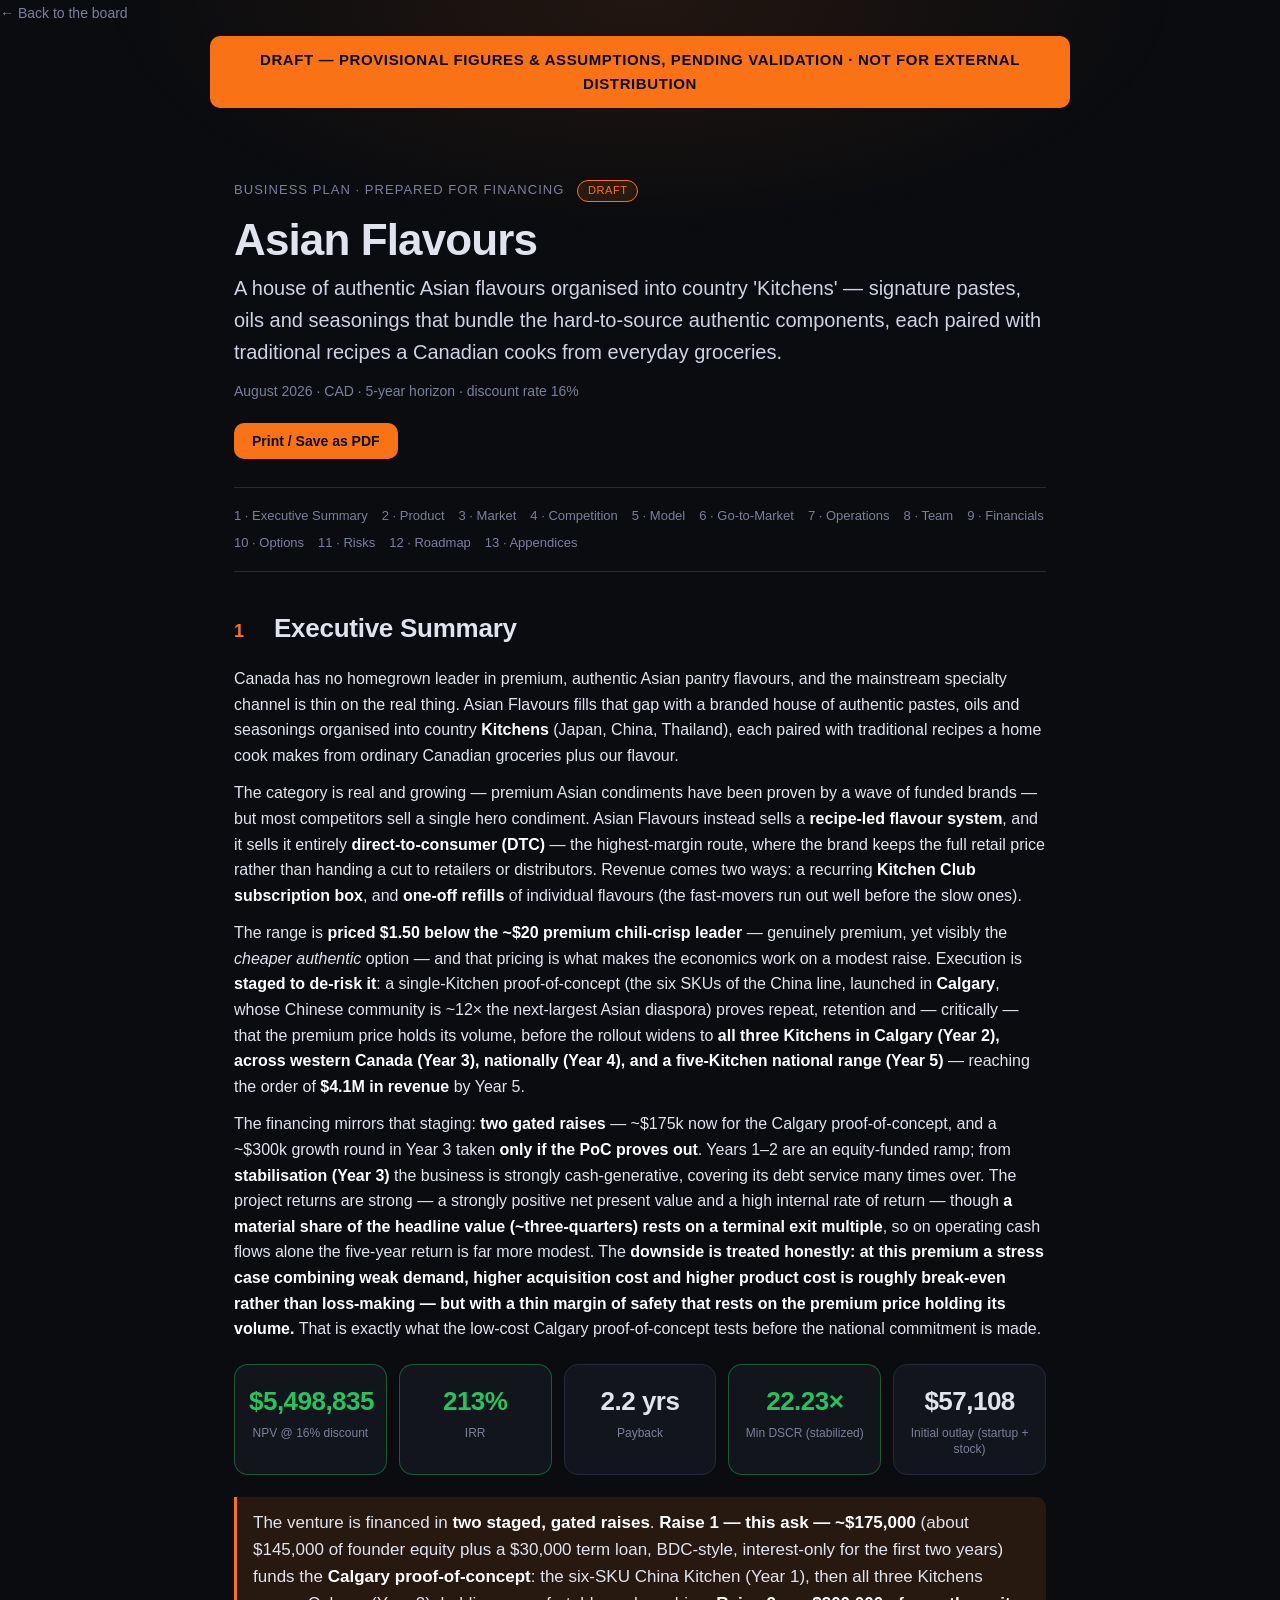
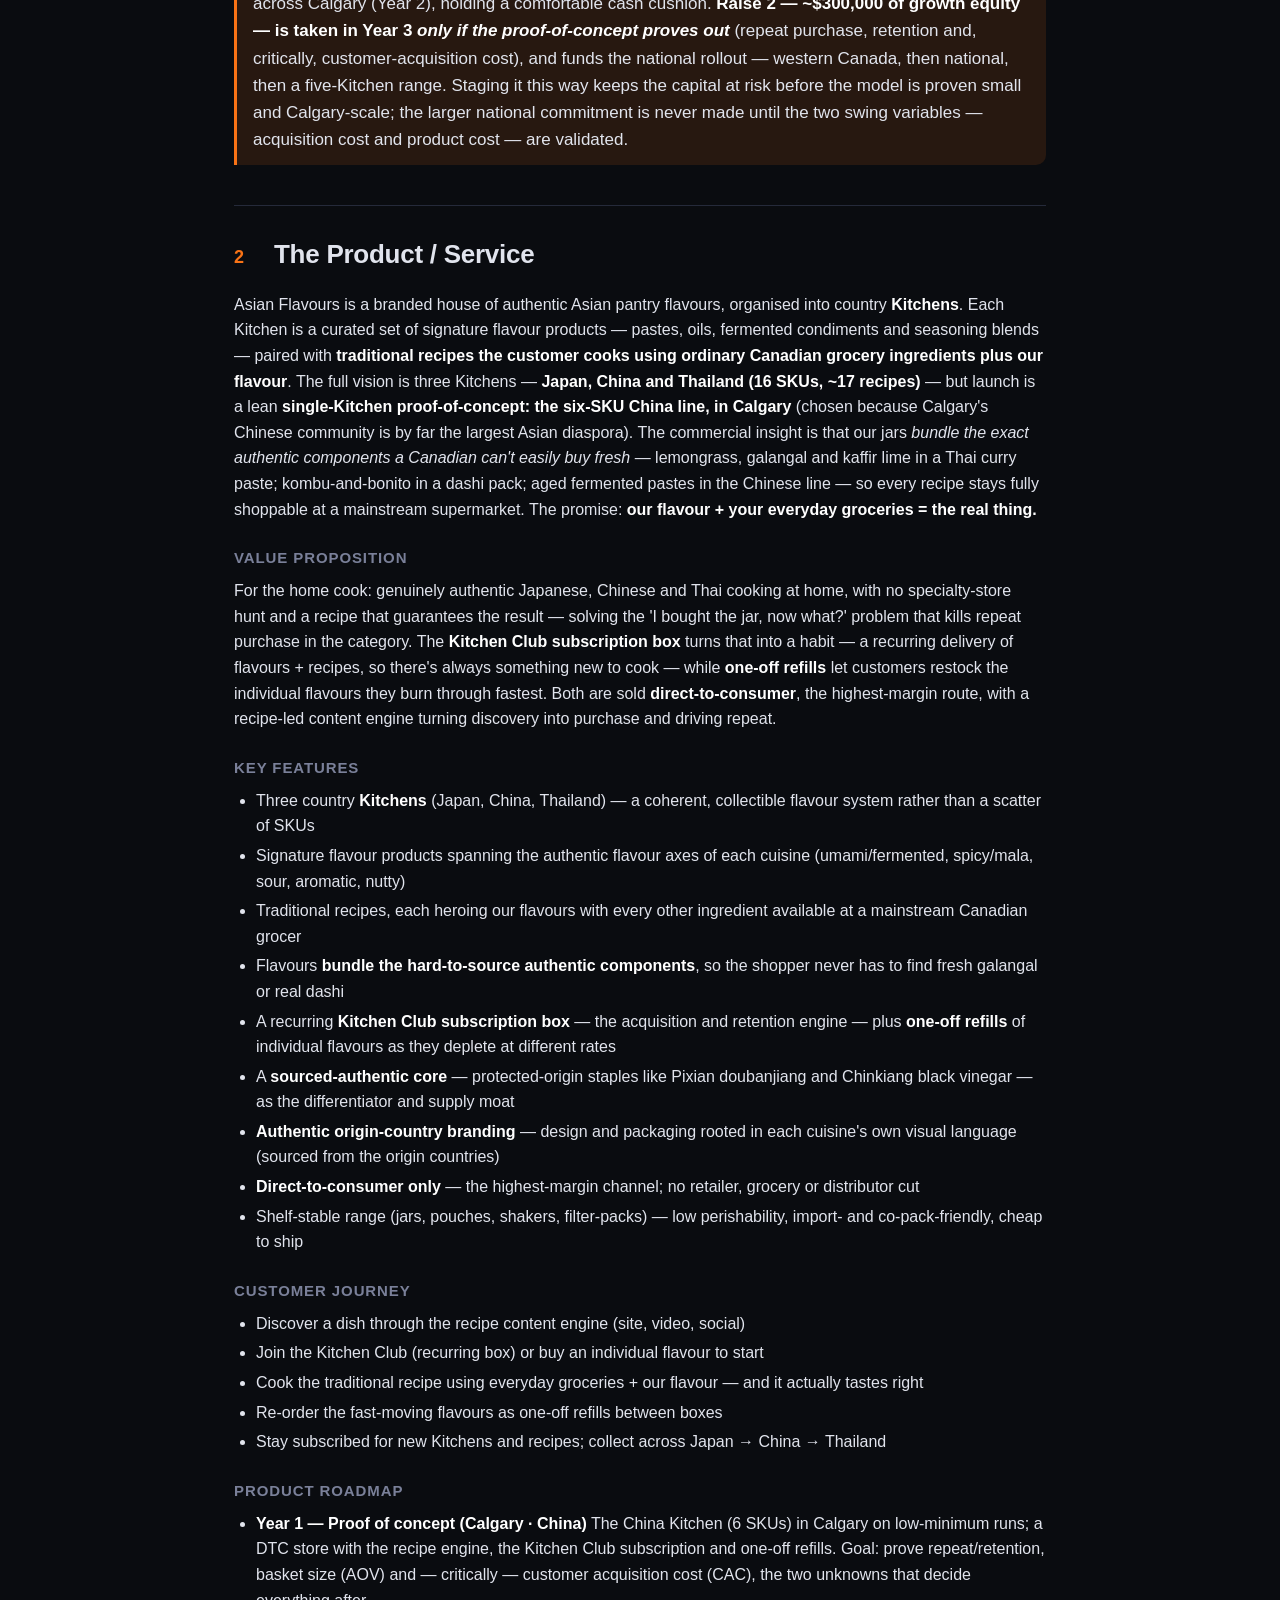
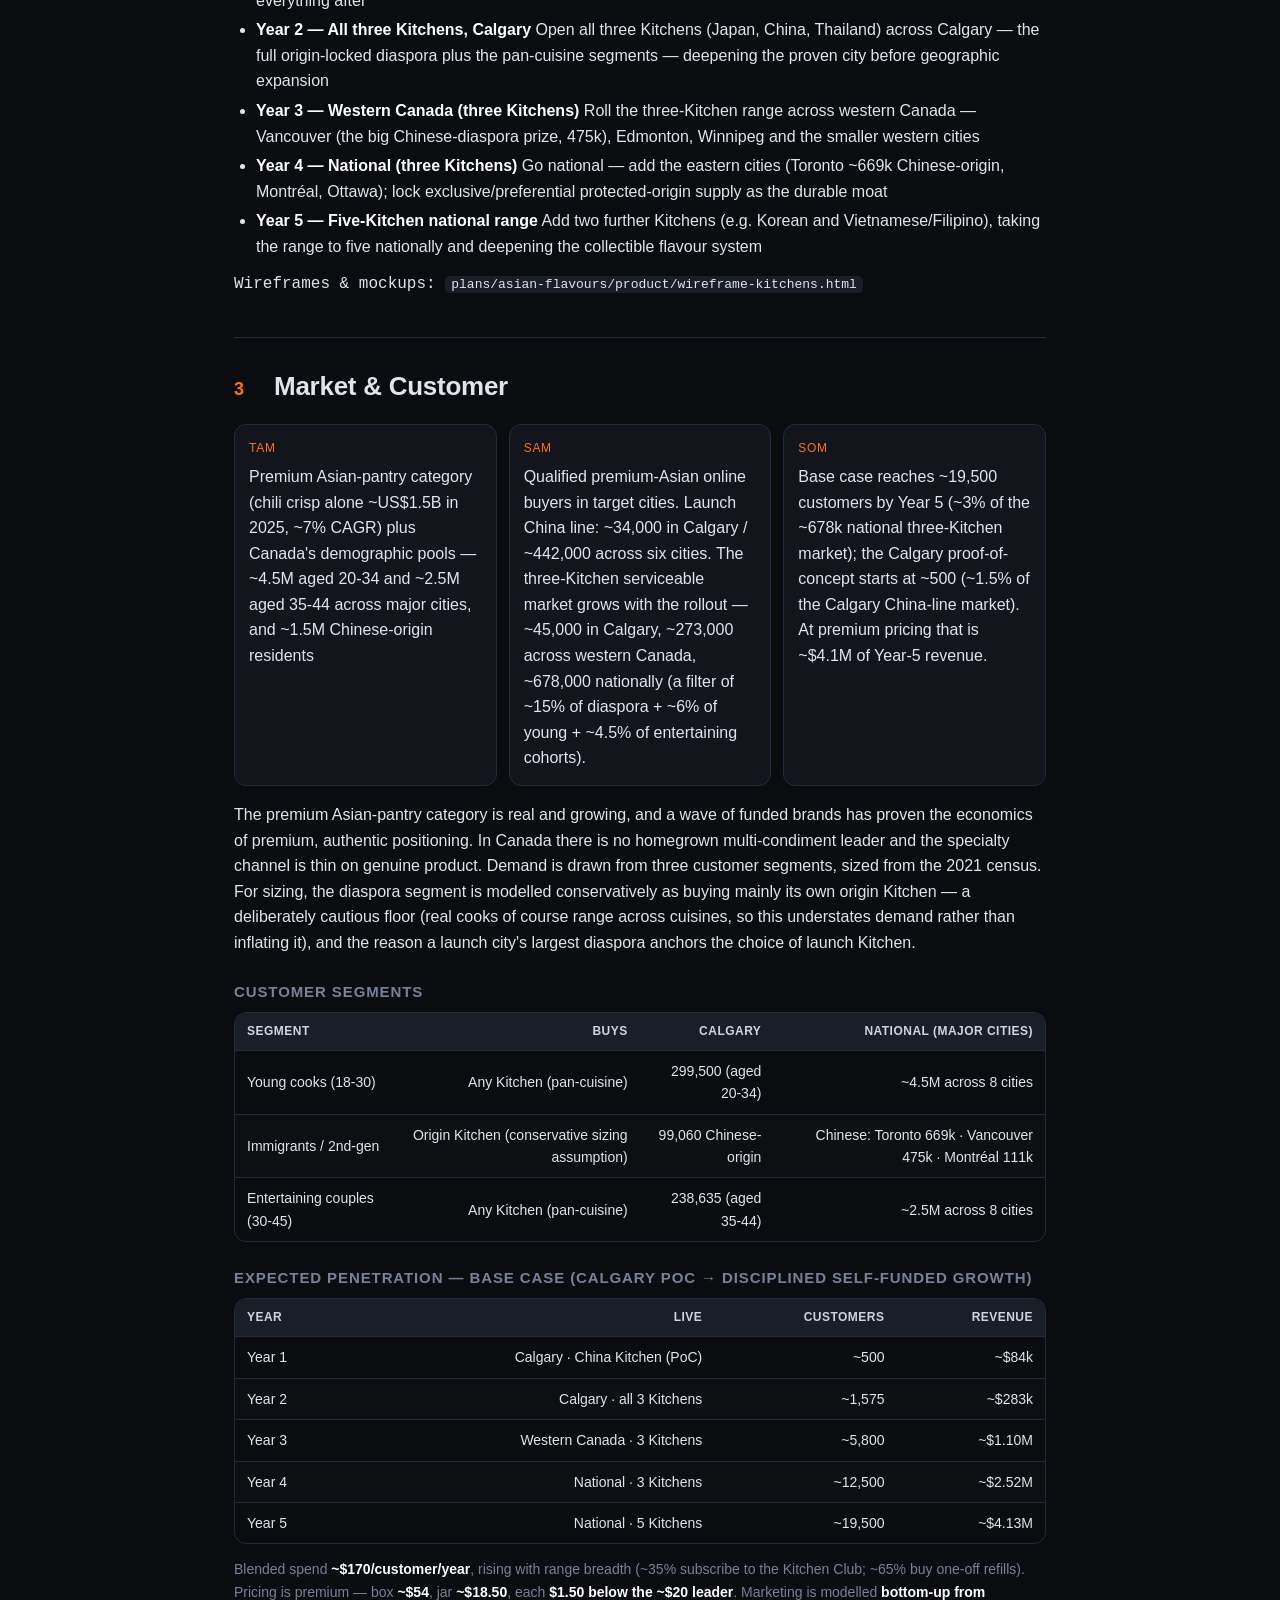
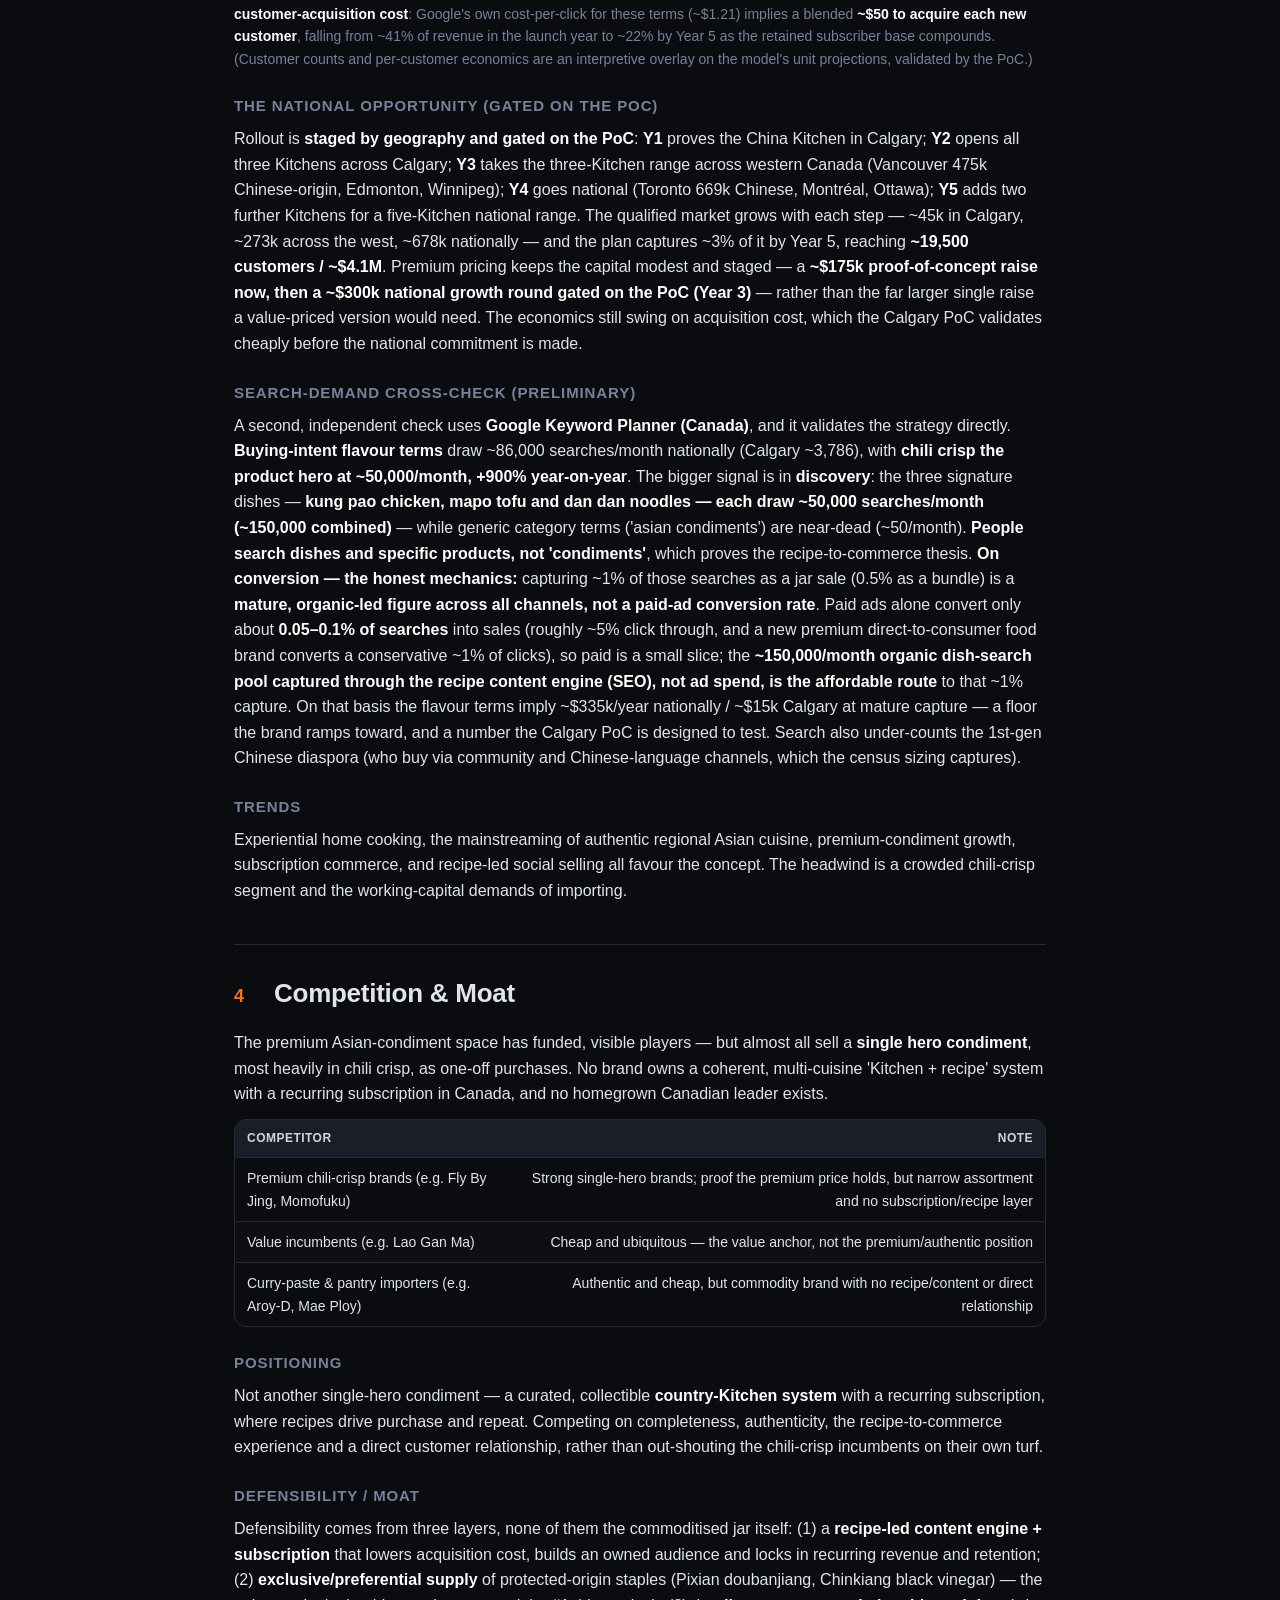
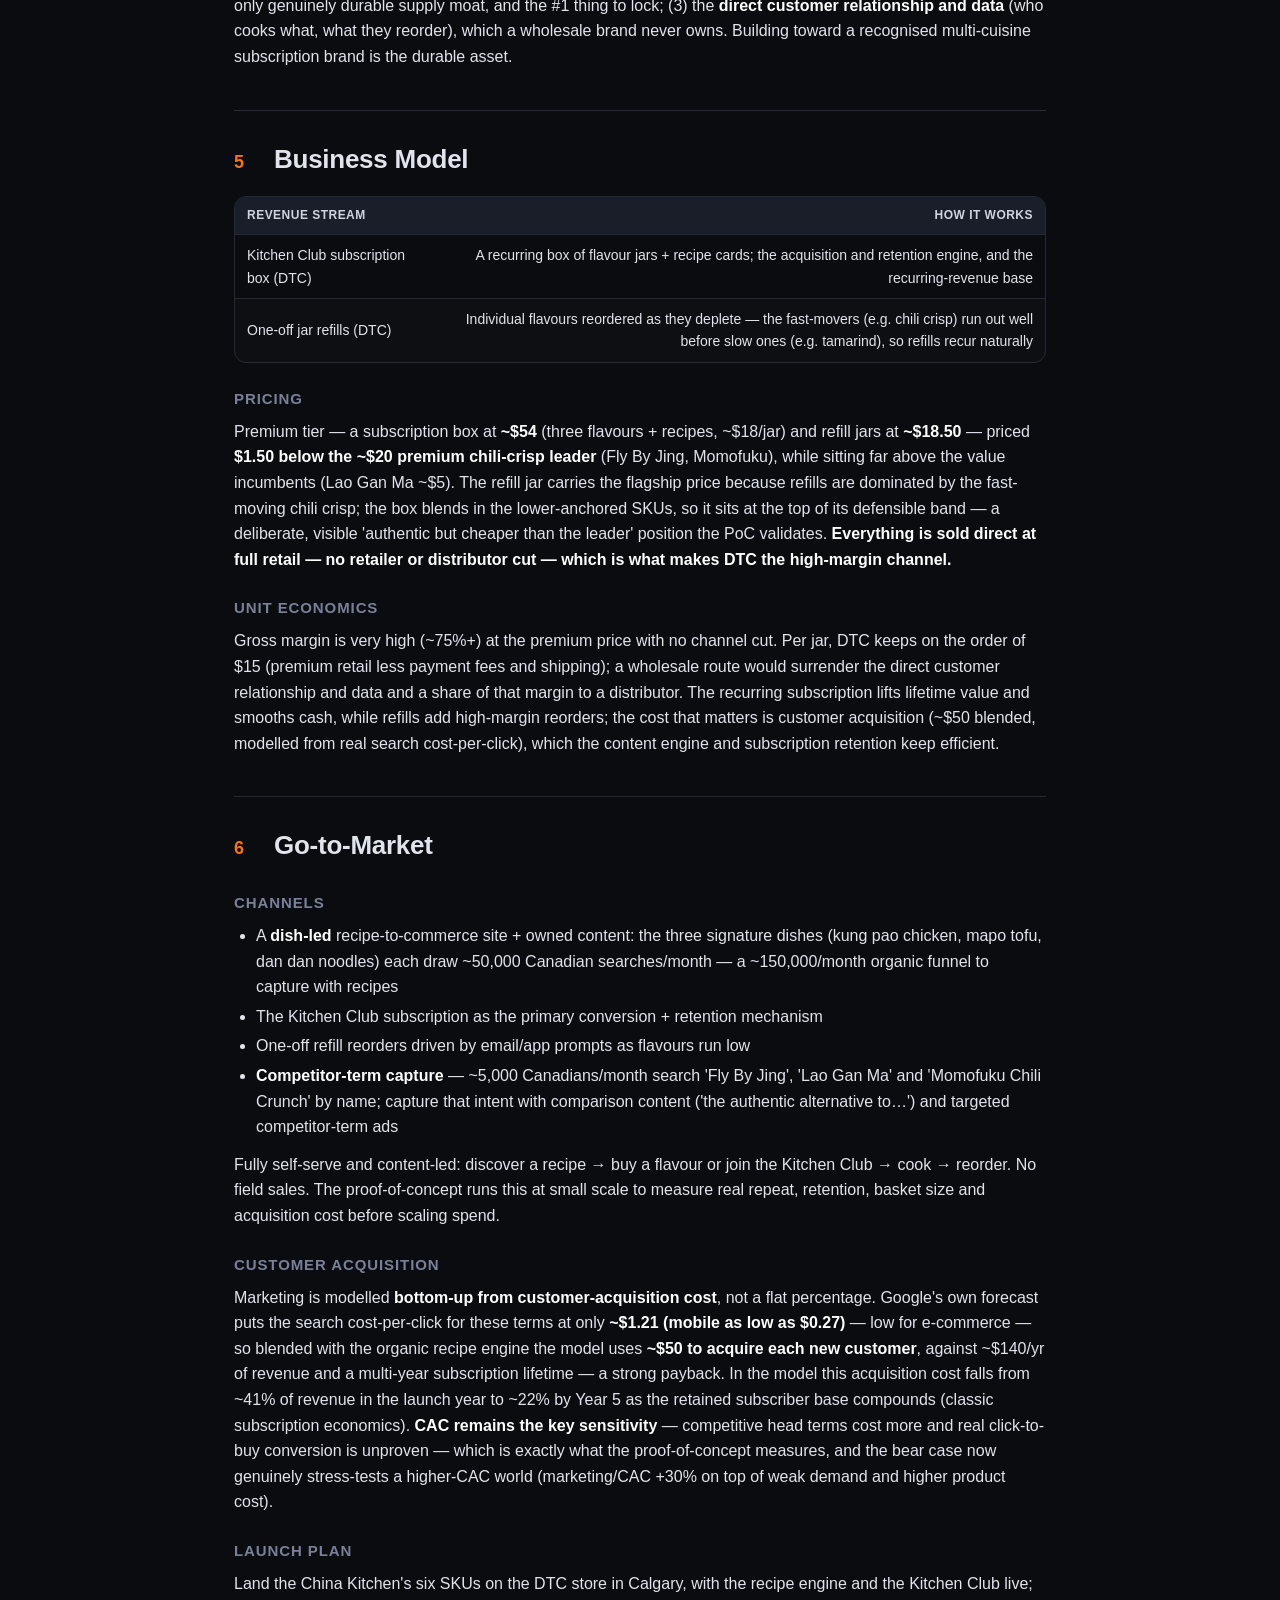
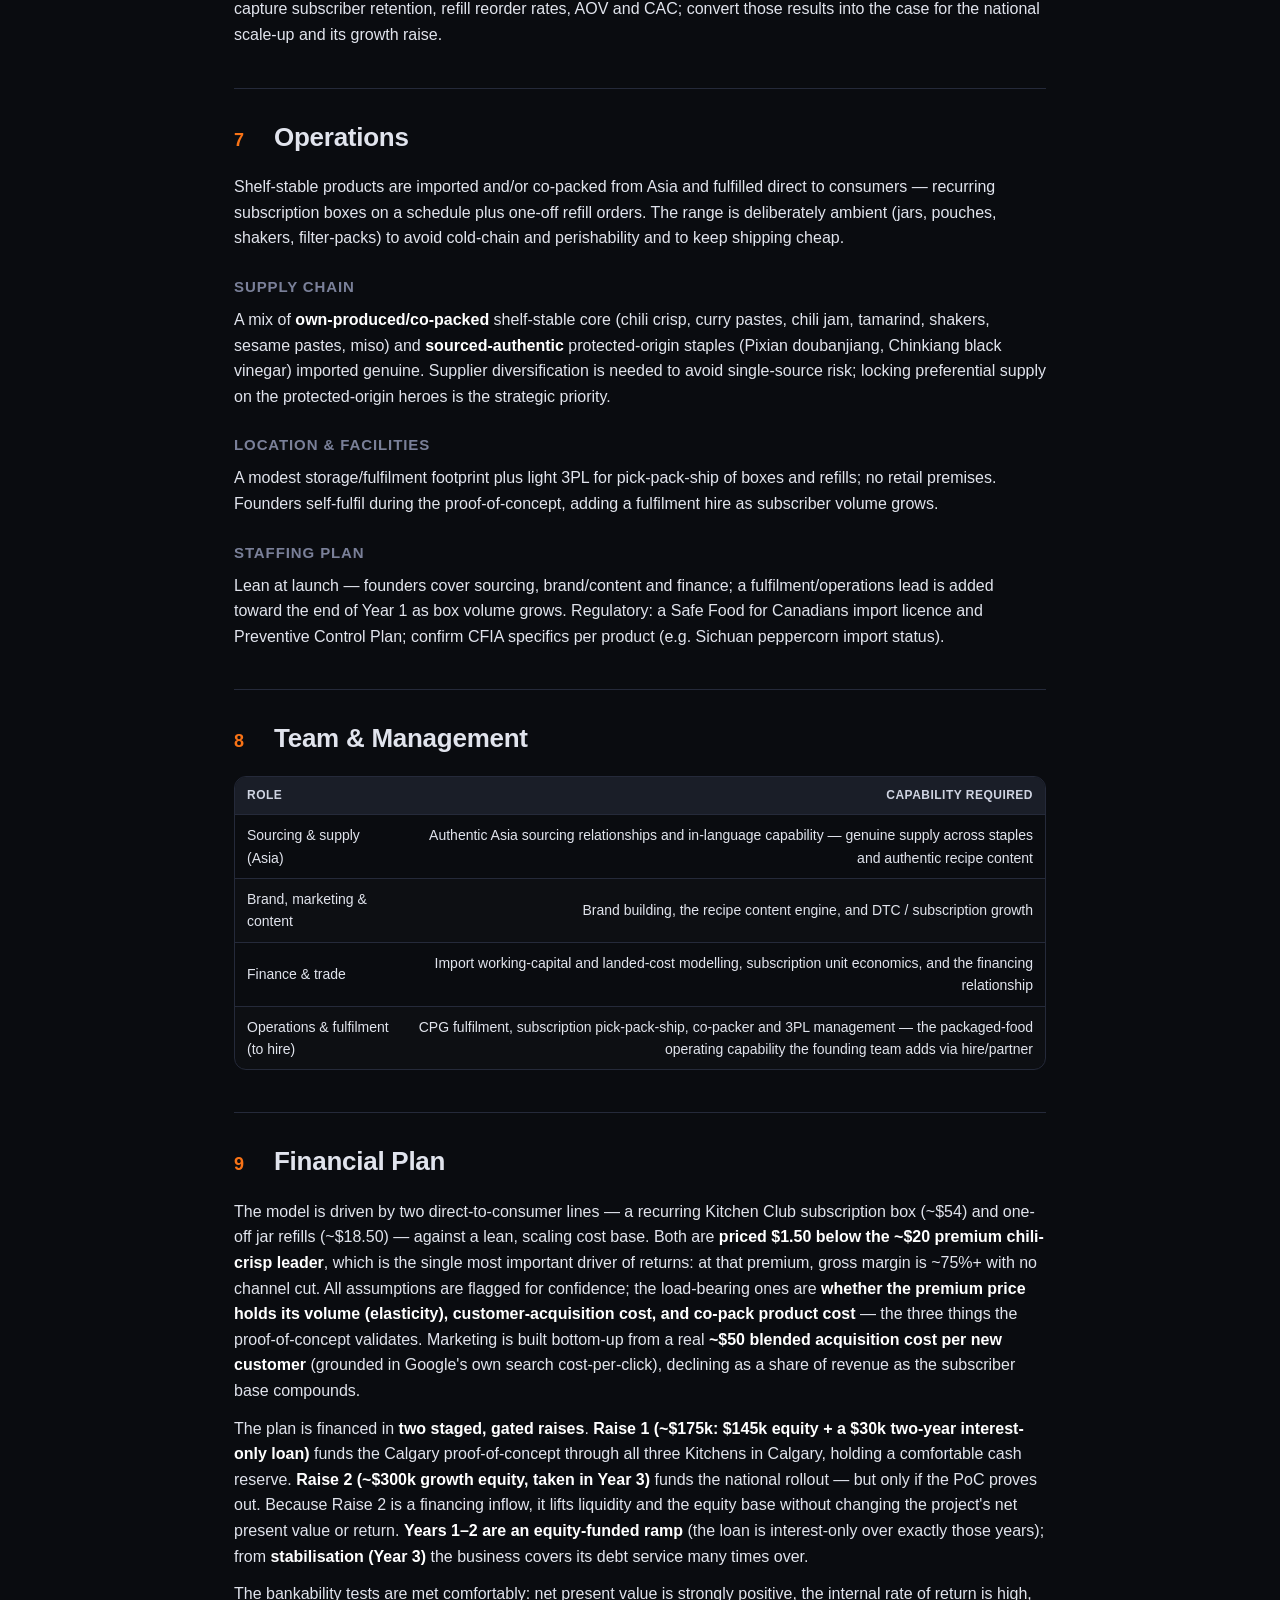
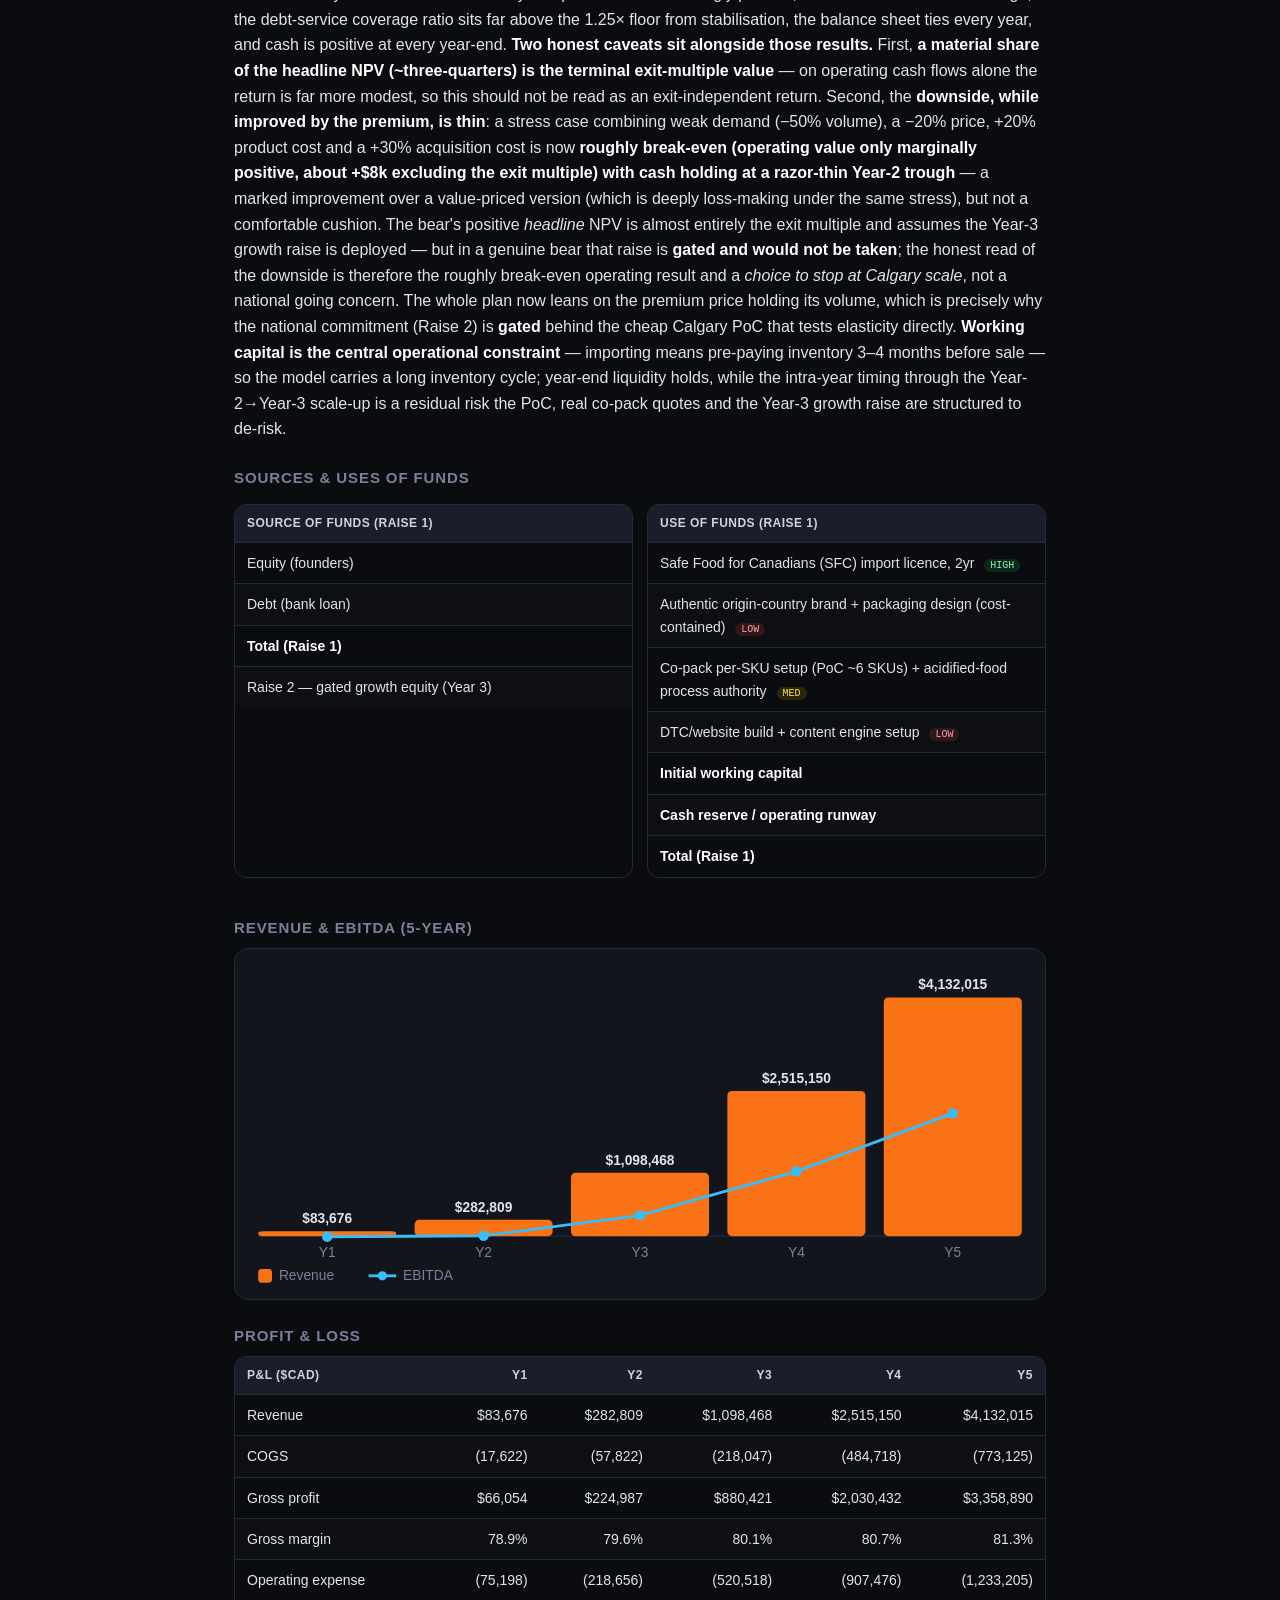
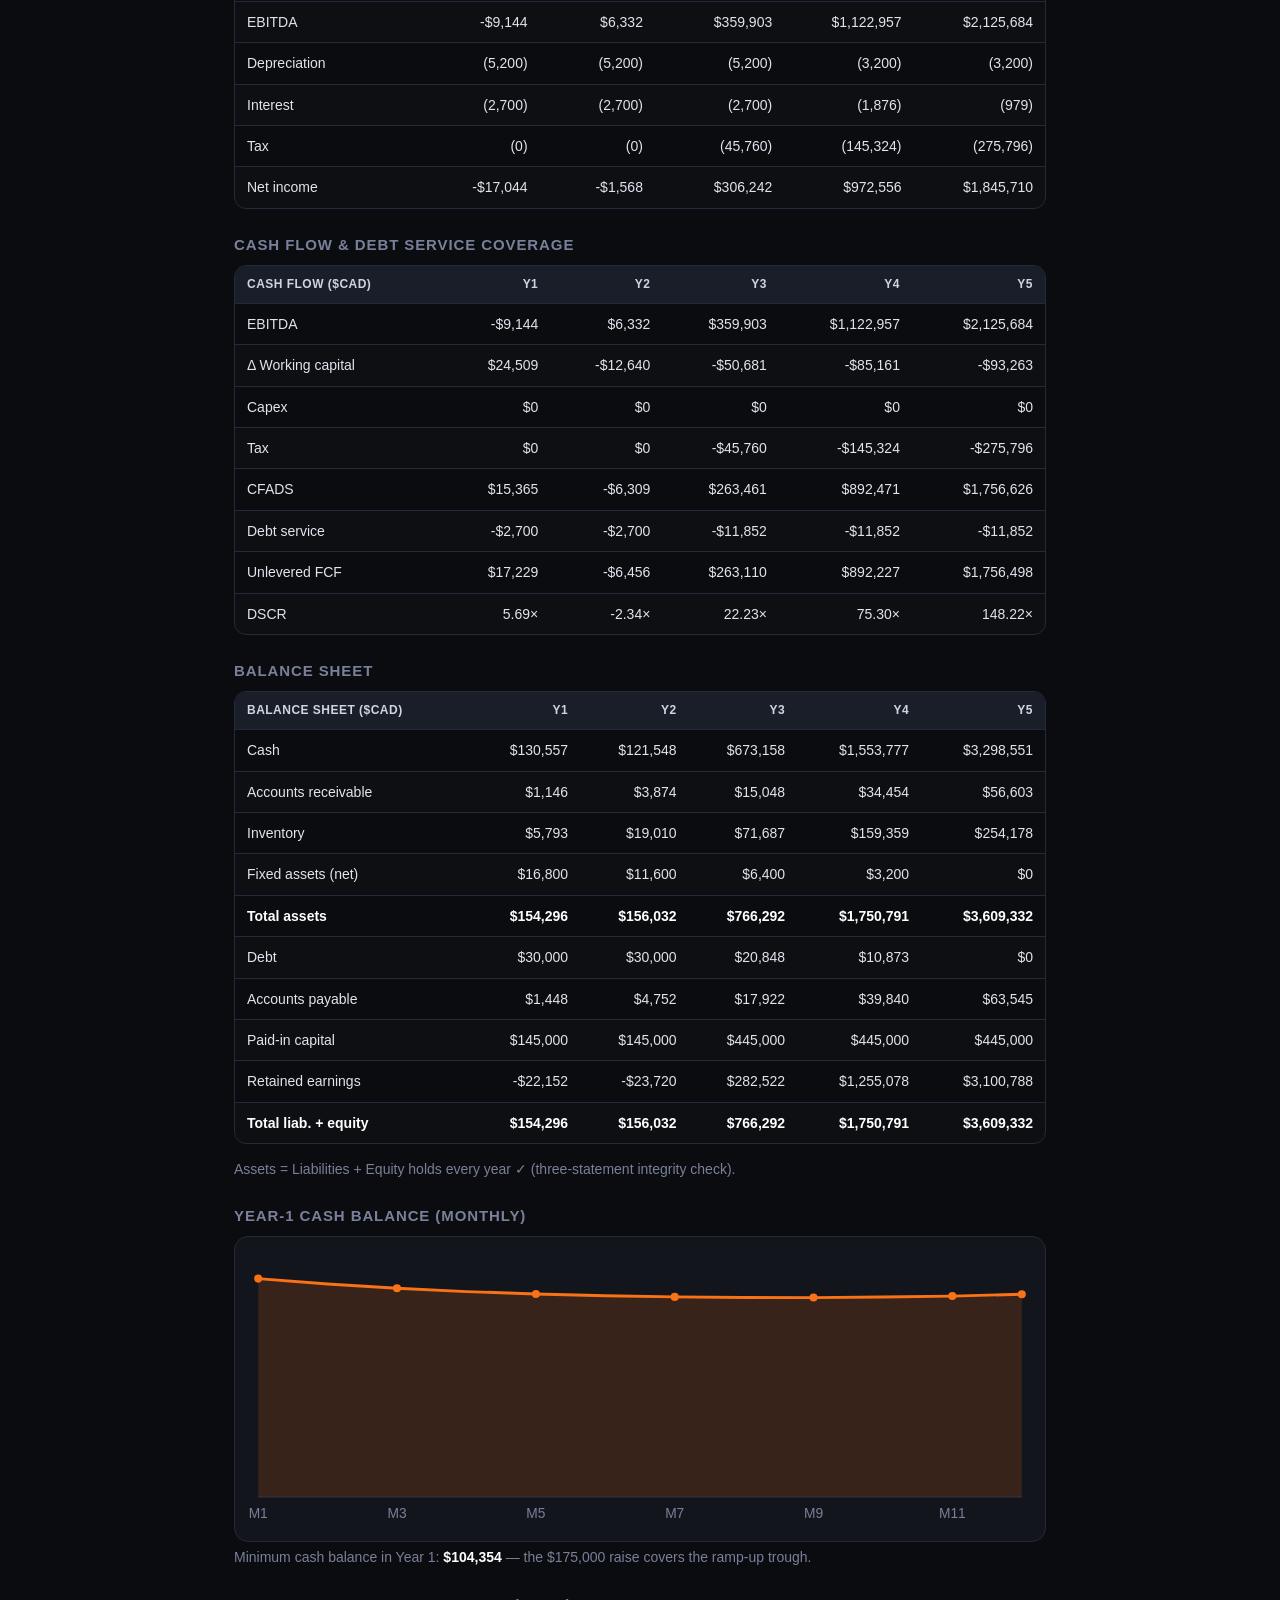
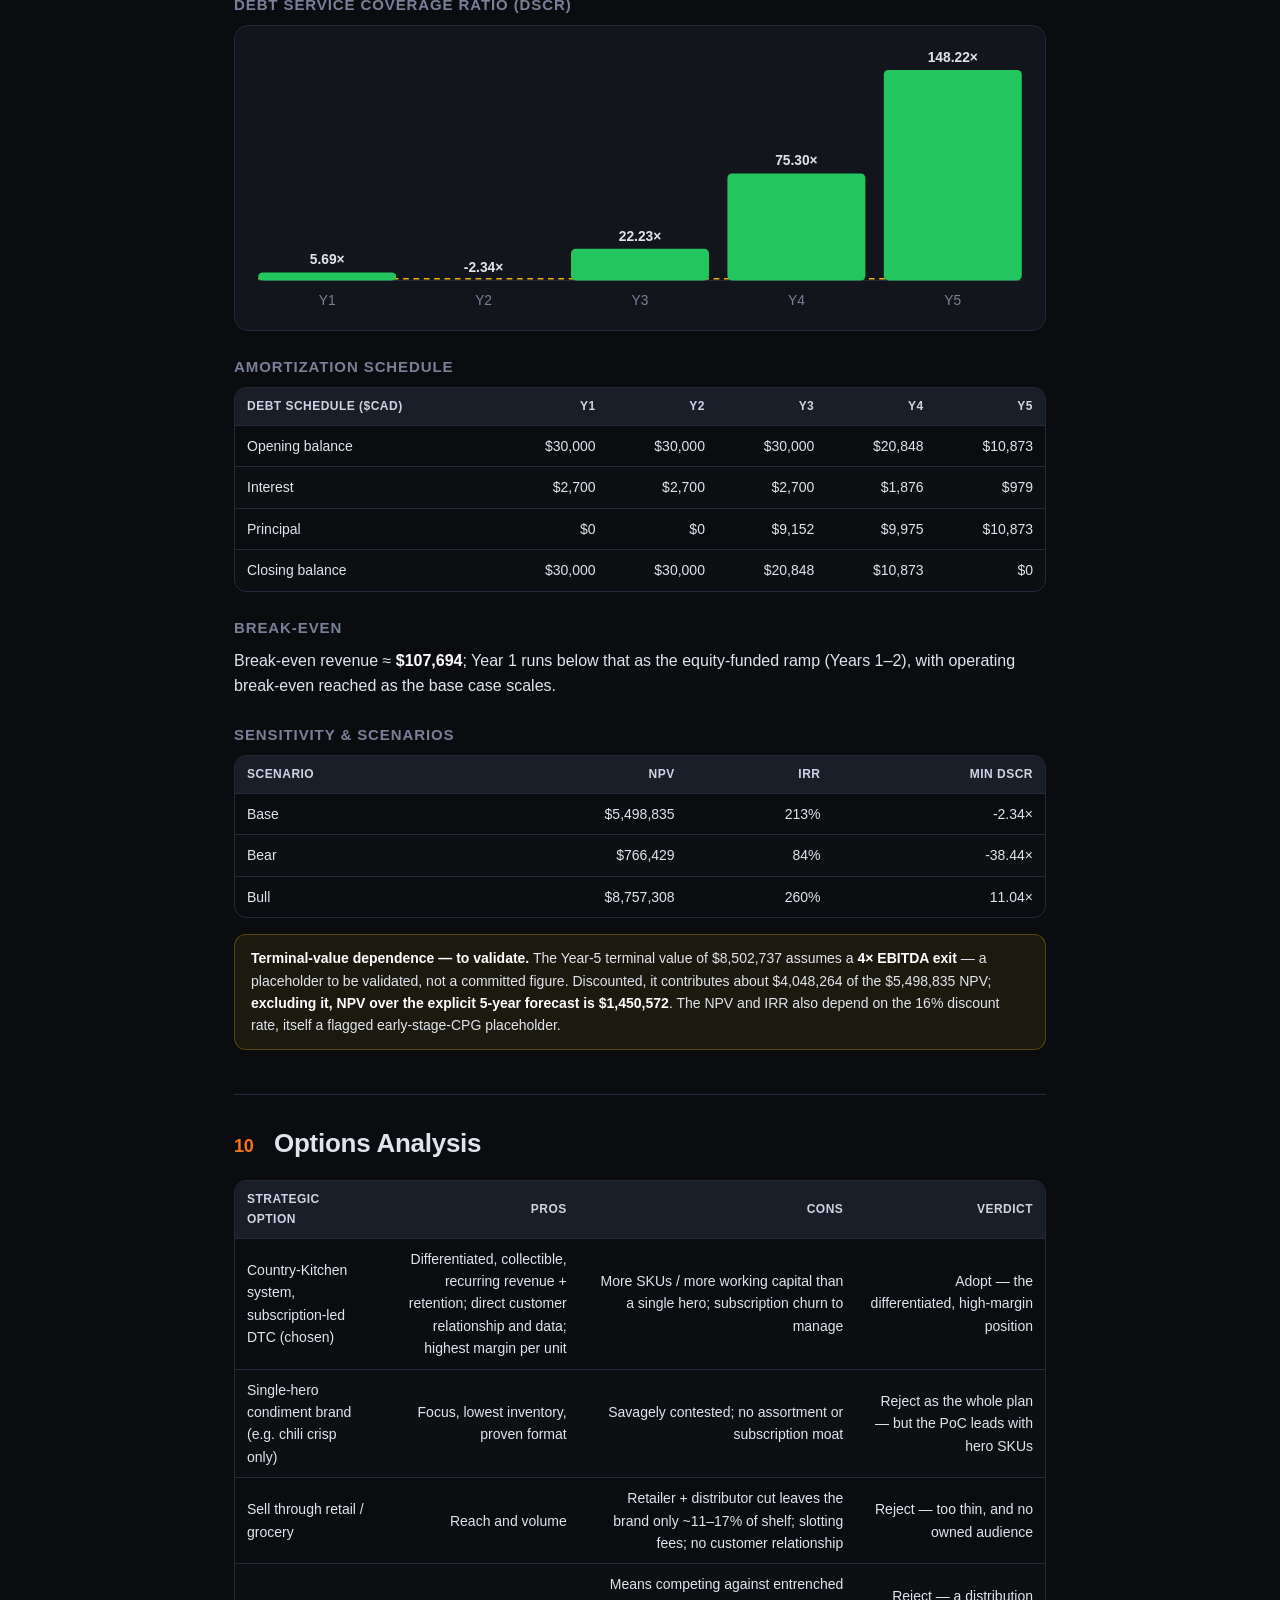
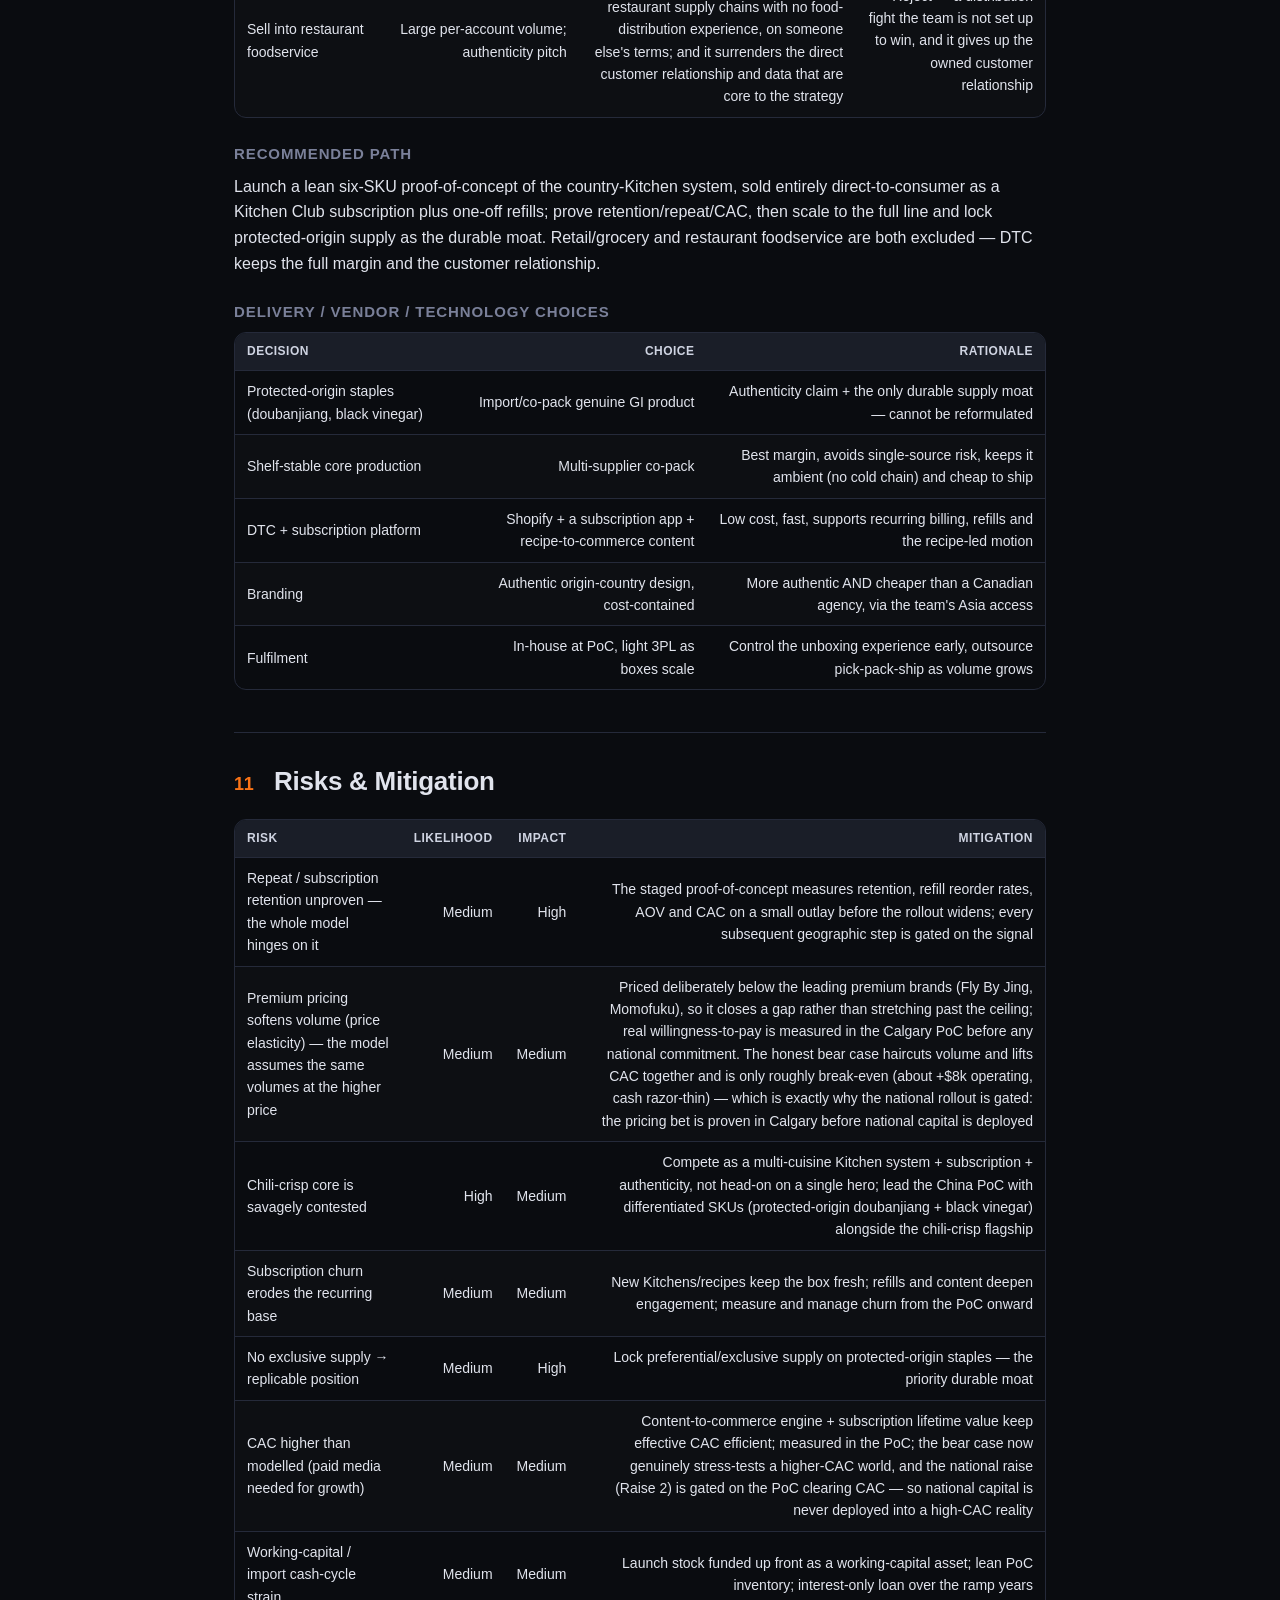
==== commit 36efebd8: "Asian Flavours: reframe diaspora origin-lock as a sizing assumption, not a fact about people The 'im" ====
--- a/plans/asian-flavours/index.html
+++ b/plans/asian-flavours/index.html
@@ -116,7 +116,7 @@
     <div class="kpi "><div class="kpi-val">2.2 yrs</div><div class="kpi-lab">Payback</div></div>
     <div class="kpi kpi-ok"><div class="kpi-val">22.23×</div><div class="kpi-lab">Min DSCR (stabilized)</div></div>
     <div class="kpi "><div class="kpi-val">$57,108</div><div class="kpi-lab">Initial outlay (startup + stock)</div></div>
-  </div><p class="ask-line">The venture is financed in <strong>two staged, gated raises</strong>. <strong>Raise 1 — this ask — ~$175,000</strong> (about $145,000 of founder equity plus a $30,000 term loan, BDC-style, interest-only for the first two years) funds the <strong>Calgary proof-of-concept</strong>: the six-SKU China Kitchen (Year 1), then all three Kitchens across Calgary (Year 2), holding a comfortable cash cushion. <strong>Raise 2 — ~$300,000 of growth equity — is taken in Year 3 <em>only if the proof-of-concept proves out</strong></em> (repeat purchase, retention and, critically, customer-acquisition cost), and funds the national rollout — western Canada, then national, then a five-Kitchen range. Staging it this way keeps the capital at risk before the model is proven small and Calgary-scale; the larger national commitment is never made until the two swing variables — acquisition cost and product cost — are validated.</p></section><section id="product" class="plan-section"><h2><span class="sec-n">2</span>The Product / Service</h2><p>Asian Flavours is a branded house of authentic Asian pantry flavours, organised into country <strong>Kitchens</strong>. Each Kitchen is a curated set of signature flavour products — pastes, oils, fermented condiments and seasoning blends — paired with <strong>traditional recipes the customer cooks using ordinary Canadian grocery ingredients plus our flavour</strong>. The full vision is three Kitchens — <strong>Japan, China and Thailand (16 SKUs, ~17 recipes)</strong> — but launch is a lean <strong>single-Kitchen proof-of-concept: the six-SKU China line, in Calgary</strong> (chosen because Calgary&#39;s Chinese community is by far the largest Asian diaspora, and the immigrant segment buys only its origin Kitchen). The commercial insight is that our jars <em>bundle the exact authentic components a Canadian can&#39;t easily buy fresh</em> — lemongrass, galangal and kaffir lime in a Thai curry paste; kombu-and-bonito in a dashi pack; aged fermented pastes in the Chinese line — so every recipe stays fully shoppable at a mainstream supermarket. The promise: <strong>our flavour + your everyday groceries = the real thing.</strong></p><h4>Value proposition</h4><p>For the home cook: genuinely authentic Japanese, Chinese and Thai cooking at home, with no specialty-store hunt and a recipe that guarantees the result — solving the &#39;I bought the jar, now what?&#39; problem that kills repeat purchase in the category. The <strong>Kitchen Club subscription box</strong> turns that into a habit — a recurring delivery of flavours + recipes, so there&#39;s always something new to cook — while <strong>one-off refills</strong> let customers restock the individual flavours they burn through fastest. Both are sold <strong>direct-to-consumer</strong>, the highest-margin route, with a recipe-led content engine turning discovery into purchase and driving repeat.</p><h4>Key features</h4><ul><li>Three country <strong>Kitchens</strong> (Japan, China, Thailand) — a coherent, collectible flavour system rather than a scatter of SKUs</li><li>Signature flavour products spanning the authentic flavour axes of each cuisine (umami/fermented, spicy/mala, sour, aromatic, nutty)</li><li>Traditional recipes, each heroing our flavours with every other ingredient available at a mainstream Canadian grocer</li><li>Flavours <strong>bundle the hard-to-source authentic components</strong>, so the shopper never has to find fresh galangal or real dashi</li><li>A recurring <strong>Kitchen Club subscription box</strong> — the acquisition and retention engine — plus <strong>one-off refills</strong> of individual flavours as they deplete at different rates</li><li>A <strong>sourced-authentic core</strong> — protected-origin staples like Pixian doubanjiang and Chinkiang black vinegar — as the differentiator and supply moat</li><li><strong>Authentic origin-country branding</strong> — design and packaging rooted in each cuisine&#39;s own visual language (sourced from the origin countries)</li><li><strong>Direct-to-consumer only</strong> — the highest-margin channel; no retailer, grocery or distributor cut</li><li>Shelf-stable range (jars, pouches, shakers, filter-packs) — low perishability, import- and co-pack-friendly, cheap to ship</li></ul><h4>Customer journey</h4><ul><li>Discover a dish through the recipe content engine (site, video, social)</li><li>Join the Kitchen Club (recurring box) or buy an individual flavour to start</li><li>Cook the traditional recipe using everyday groceries + our flavour — and it actually tastes right</li><li>Re-order the fast-moving flavours as one-off refills between boxes</li><li>Stay subscribed for new Kitchens and recipes; collect across Japan → China → Thailand</li></ul><h4>Product roadmap</h4><ul><li><strong>Year 1 — Proof of concept (Calgary · China)</strong> The China Kitchen (6 SKUs) in Calgary on low-minimum runs; a DTC store with the recipe engine, the Kitchen Club subscription and one-off refills. Goal: prove repeat/retention, basket size (AOV) and — critically — customer acquisition cost (CAC), the two unknowns that decide everything after</li><li><strong>Year 2 — All three Kitchens, Calgary</strong> Open all three Kitchens (Japan, China, Thailand) across Calgary — the full origin-locked diaspora plus the pan-cuisine segments — deepening the proven city before geographic expansion</li><li><strong>Year 3 — Western Canada (three Kitchens)</strong> Roll the three-Kitchen range across western Canada — Vancouver (the big Chinese-diaspora prize, 475k), Edmonton, Winnipeg and the smaller western cities</li><li><strong>Year 4 — National (three Kitchens)</strong> Go national — add the eastern cities (Toronto ~669k Chinese-origin, Montréal, Ottawa); lock exclusive/preferential protected-origin supply as the durable moat</li><li><strong>Year 5 — Five-Kitchen national range</strong> Add two further Kitchens (e.g. Korean and Vietnamese/Filipino), taking the range to five nationally and deepening the collectible flavour system</li></ul><p class="artifact-ref">Wireframes &amp; mockups: <code>plans/asian-flavours/product/wireframe-kitchens.html</code></p></section><section id="market" class="plan-section"><h2><span class="sec-n">3</span>Market &amp; Customer</h2><div class="tam"><div><span>TAM</span>Premium Asian-pantry category (chili crisp alone ~US$1.5B in 2025, ~7% CAGR) plus Canada&#39;s demographic pools — ~4.5M aged 20-34 and ~2.5M aged 35-44 across major cities, and ~1.5M Chinese-origin residents</div><div><span>SAM</span>Qualified premium-Asian online buyers in target cities. Launch China line: ~34,000 in Calgary / ~442,000 across six cities. The three-Kitchen serviceable market grows with the rollout — ~45,000 in Calgary, ~273,000 across western Canada, ~678,000 nationally (a filter of ~15% of diaspora + ~6% of young + ~4.5% of entertaining cohorts).</div><div><span>SOM</span>Base case reaches ~19,500 customers by Year 5 (~3% of the ~678k national three-Kitchen market); the Calgary proof-of-concept starts at ~500 (~1.5% of the Calgary China-line market). At premium pricing that is ~$4.1M of Year-5 revenue.</div></div><p>The premium Asian-pantry category is real and growing, and a wave of funded brands has proven the economics of premium, authentic positioning. In Canada there is no homegrown multi-condiment leader and the specialty channel is thin on genuine product. Demand is drawn from three customer segments, sized from the 2021 census; the <strong>immigrant segment is origin-locked</strong> — a Chinese-origin customer buys the China line only, never Thai or Japanese, which is why the launch Kitchen is chosen by the largest diaspora in the launch city.</p><h4>Customer segments</h4><div class="table-wrap"><table><thead><tr><th>Segment</th><th class="num">Buys</th><th class="num">Calgary</th><th class="num">National (major cities)</th></tr></thead><tbody><tr><td>Young cooks (18-30)</td><td class="num">Any Kitchen (pan-cuisine)</td><td class="num">299,500 (aged 20-34)</td><td class="num">~4.5M across 8 cities</td></tr><tr><td>Immigrants / 2nd-gen</td><td class="num">Their origin Kitchen ONLY</td><td class="num">99,060 Chinese-origin</td><td class="num">Chinese: Toronto 669k · Vancouver 475k · Montréal 111k</td></tr><tr><td>Entertaining couples (30-45)</td><td class="num">Any Kitchen (pan-cuisine)</td><td class="num">238,635 (aged 35-44)</td><td class="num">~2.5M across 8 cities</td></tr></tbody></table></div><h4>Expected penetration — base case (Calgary PoC → disciplined self-funded growth)</h4><div class="table-wrap"><table><thead><tr><th>Year</th><th class="num">Live</th><th class="num">Customers</th><th class="num">Revenue</th></tr></thead><tbody><tr><td>Year 1</td><td class="num">Calgary · China Kitchen (PoC)</td><td class="num">~500</td><td class="num">~$84k</td></tr><tr><td>Year 2</td><td class="num">Calgary · all 3 Kitchens</td><td class="num">~1,575</td><td class="num">~$283k</td></tr><tr><td>Year 3</td><td class="num">Western Canada · 3 Kitchens</td><td class="num">~5,800</td><td class="num">~$1.10M</td></tr><tr><td>Year 4</td><td class="num">National · 3 Kitchens</td><td class="num">~12,500</td><td class="num">~$2.52M</td></tr><tr><td>Year 5</td><td class="num">National · 5 Kitchens</td><td class="num">~19,500</td><td class="num">~$4.13M</td></tr></tbody></table></div><p class="chart-note">Blended spend <strong>~$170/customer/year</strong>, rising with range breadth (~35% subscribe to the Kitchen Club; ~65% buy one-off refills). Pricing is premium — box <strong>~$54</strong>, jar <strong>~$18.50</strong>, each <strong>$1.50 below the ~$20 leader</strong>. Marketing is modelled <strong>bottom-up from customer-acquisition cost</strong>: Google&#39;s own cost-per-click for these terms (~$1.21) implies a blended <strong>~$50 to acquire each new customer</strong>, falling from ~41% of revenue in the launch year to ~22% by Year 5 as the retained subscriber base compounds. (Customer counts and per-customer economics are an interpretive overlay on the model&#39;s unit projections, validated by the PoC.)</p><h4>The national opportunity (gated on the PoC)</h4><p>Rollout is <strong>staged by geography and gated on the PoC</strong>: <strong>Y1</strong> proves the China Kitchen in Calgary; <strong>Y2</strong> opens all three Kitchens across Calgary; <strong>Y3</strong> takes the three-Kitchen range across western Canada (Vancouver 475k Chinese-origin, Edmonton, Winnipeg); <strong>Y4</strong> goes national (Toronto 669k Chinese, Montréal, Ottawa); <strong>Y5</strong> adds two further Kitchens for a five-Kitchen national range. The qualified market grows with each step — ~45k in Calgary, ~273k across the west, ~678k nationally — and the plan captures ~3% of it by Year 5, reaching <strong>~19,500 customers / ~$4.1M</strong>. Premium pricing keeps the capital modest and staged — a <strong>~$175k proof-of-concept raise now, then a ~$300k national growth round gated on the PoC (Year 3)</strong> — rather than the far larger single raise a value-priced version would need. The economics still swing on acquisition cost, which the Calgary PoC validates cheaply before the national commitment is made.</p><h4>Search-demand cross-check (preliminary)</h4><p>A second, independent check uses <strong>Google Keyword Planner (Canada)</strong>, and it validates the strategy directly. <strong>Buying-intent flavour terms</strong> draw ~86,000 searches/month nationally (Calgary ~3,786), with <strong>chili crisp the product hero at ~50,000/month, +900% year-on-year</strong>. The bigger signal is in <strong>discovery</strong>: the three signature dishes — <strong>kung pao chicken, mapo tofu and dan dan noodles — each draw ~50,000 searches/month (~150,000 combined)</strong> — while generic category terms (&#39;asian condiments&#39;) are near-dead (~50/month). <strong>People search dishes and specific products, not &#39;condiments&#39;</strong>, which proves the recipe-to-commerce thesis. <strong>On conversion — the honest mechanics:</strong> capturing ~1% of those searches as a jar sale (0.5% as a bundle) is a <strong>mature, organic-led figure across all channels, not a paid-ad conversion rate</strong>. Paid ads alone convert only about <strong>0.05–0.1% of searches</strong> into sales (roughly ~5% click through, and a new premium direct-to-consumer food brand converts a conservative ~1% of clicks), so paid is a small slice; the <strong>~150,000/month organic dish-search pool captured through the recipe content engine (SEO), not ad spend, is the affordable route</strong> to that ~1% capture. On that basis the flavour terms imply ~$335k/year nationally / ~$15k Calgary at mature capture — a floor the brand ramps toward, and a number the Calgary PoC is designed to test. Search also under-counts the 1st-gen Chinese diaspora (who buy via community and Chinese-language channels, which the census sizing captures).</p><h4>Trends</h4><p>Experiential home cooking, the mainstreaming of authentic regional Asian cuisine, premium-condiment growth, subscription commerce, and recipe-led social selling all favour the concept. The headwind is a crowded chili-crisp segment and the working-capital demands of importing.</p></section><section id="competition" class="plan-section"><h2><span class="sec-n">4</span>Competition &amp; Moat</h2><p>The premium Asian-condiment space has funded, visible players — but almost all sell a <strong>single hero condiment</strong>, most heavily in chili crisp, as one-off purchases. No brand owns a coherent, multi-cuisine &#39;Kitchen + recipe&#39; system with a recurring subscription in Canada, and no homegrown Canadian leader exists.</p><div class="table-wrap"><table><thead><tr><th>Competitor</th><th class="num">Note</th></tr></thead><tbody><tr><td>Premium chili-crisp brands (e.g. Fly By Jing, Momofuku)</td><td class="num">Strong single-hero brands; proof the premium price holds, but narrow assortment and no subscription/recipe layer</td></tr><tr><td>Value incumbents (e.g. Lao Gan Ma)</td><td class="num">Cheap and ubiquitous — the value anchor, not the premium/authentic position</td></tr><tr><td>Curry-paste &amp; pantry importers (e.g. Aroy-D, Mae Ploy)</td><td class="num">Authentic and cheap, but commodity brand with no recipe/content or direct relationship</td></tr></tbody></table></div><h4>Positioning</h4><p>Not another single-hero condiment — a curated, collectible <strong>country-Kitchen system</strong> with a recurring subscription, where recipes drive purchase and repeat. Competing on completeness, authenticity, the recipe-to-commerce experience and a direct customer relationship, rather than out-shouting the chili-crisp incumbents on their own turf.</p><h4>Defensibility / moat</h4><p>Defensibility comes from three layers, none of them the commoditised jar itself: (1) a <strong>recipe-led content engine + subscription</strong> that lowers acquisition cost, builds an owned audience and locks in recurring revenue and retention; (2) <strong>exclusive/preferential supply</strong> of protected-origin staples (Pixian doubanjiang, Chinkiang black vinegar) — the only genuinely durable supply moat, and the #1 thing to lock; (3) the <strong>direct customer relationship and data</strong> (who cooks what, what they reorder), which a wholesale brand never owns. Building toward a recognised multi-cuisine subscription brand is the durable asset.</p></section><section id="model" class="plan-section"><h2><span class="sec-n">5</span>Business Model</h2><div class="table-wrap"><table><thead><tr><th>Revenue stream</th><th class="num">How it works</th></tr></thead><tbody><tr><td>Kitchen Club subscription box (DTC)</td><td class="num">A recurring box of flavour jars + recipe cards; the acquisition and retention engine, and the recurring-revenue base</td></tr><tr><td>One-off jar refills (DTC)</td><td class="num">Individual flavours reordered as they deplete — the fast-movers (e.g. chili crisp) run out well before slow ones (e.g. tamarind), so refills recur naturally</td></tr></tbody></table></div><h4>Pricing</h4><p>Premium tier — a subscription box at <strong>~$54</strong> (three flavours + recipes, ~$18/jar) and refill jars at <strong>~$18.50</strong> — priced <strong>$1.50 below the ~$20 premium chili-crisp leader</strong> (Fly By Jing, Momofuku), while sitting far above the value incumbents (Lao Gan Ma ~$5). The refill jar carries the flagship price because refills are dominated by the fast-moving chili crisp; the box blends in the lower-anchored SKUs, so it sits at the top of its defensible band — a deliberate, visible &#39;authentic but cheaper than the leader&#39; position the PoC validates. <strong>Everything is sold direct at full retail — no retailer or distributor cut — which is what makes DTC the high-margin channel.</strong></p><h4>Unit economics</h4><p>Gross margin is very high (~75%+) at the premium price with no channel cut. Per jar, DTC keeps on the order of $15 (premium retail less payment fees and shipping); a wholesale route would surrender the direct customer relationship and data and a share of that margin to a distributor. The recurring subscription lifts lifetime value and smooths cash, while refills add high-margin reorders; the cost that matters is customer acquisition (~$50 blended, modelled from real search cost-per-click), which the content engine and subscription retention keep efficient.</p></section><section id="gtm" class="plan-section"><h2><span class="sec-n">6</span>Go-to-Market</h2><h4>Channels</h4><ul><li>A <strong>dish-led</strong> recipe-to-commerce site + owned content: the three signature dishes (kung pao chicken, mapo tofu, dan dan noodles) each draw ~50,000 Canadian searches/month — a ~150,000/month organic funnel to capture with recipes</li><li>The Kitchen Club subscription as the primary conversion + retention mechanism</li><li>One-off refill reorders driven by email/app prompts as flavours run low</li><li><strong>Competitor-term capture</strong> — ~5,000 Canadians/month search &#39;Fly By Jing&#39;, &#39;Lao Gan Ma&#39; and &#39;Momofuku Chili Crunch&#39; by name; capture that intent with comparison content (&#39;the authentic alternative to…&#39;) and targeted competitor-term ads</li></ul><p>Fully self-serve and content-led: discover a recipe → buy a flavour or join the Kitchen Club → cook → reorder. No field sales. The proof-of-concept runs this at small scale to measure real repeat, retention, basket size and acquisition cost before scaling spend.</p><h4>Customer acquisition</h4><p>Marketing is modelled <strong>bottom-up from customer-acquisition cost</strong>, not a flat percentage. Google&#39;s own forecast puts the search cost-per-click for these terms at only <strong>~$1.21 (mobile as low as $0.27)</strong> — low for e-commerce — so blended with the organic recipe engine the model uses <strong>~$50 to acquire each new customer</strong>, against ~$140/yr of revenue and a multi-year subscription lifetime — a strong payback. In the model this acquisition cost falls from ~41% of revenue in the launch year to ~22% by Year 5 as the retained subscriber base compounds (classic subscription economics). <strong>CAC remains the key sensitivity</strong> — competitive head terms cost more and real click-to-buy conversion is unproven — which is exactly what the proof-of-concept measures, and the bear case now genuinely stress-tests a higher-CAC world (marketing/CAC +30% on top of weak demand and higher product cost).</p><h4>Launch plan</h4><p>Land the China Kitchen&#39;s six SKUs on the DTC store in Calgary, with the recipe engine and the Kitchen Club live; capture subscriber retention, refill reorder rates, AOV and CAC; convert those results into the case for the national scale-up and its growth raise.</p></section><section id="operations" class="plan-section"><h2><span class="sec-n">7</span>Operations</h2><p>Shelf-stable products are imported and/or co-packed from Asia and fulfilled direct to consumers — recurring subscription boxes on a schedule plus one-off refill orders. The range is deliberately ambient (jars, pouches, shakers, filter-packs) to avoid cold-chain and perishability and to keep shipping cheap.</p><h4>Supply chain</h4><p>A mix of <strong>own-produced/co-packed</strong> shelf-stable core (chili crisp, curry pastes, chili jam, tamarind, shakers, sesame pastes, miso) and <strong>sourced-authentic</strong> protected-origin staples (Pixian doubanjiang, Chinkiang black vinegar) imported genuine. Supplier diversification is needed to avoid single-source risk; locking preferential supply on the protected-origin heroes is the strategic priority.</p><h4>Location & facilities</h4><p>A modest storage/fulfilment footprint plus light 3PL for pick-pack-ship of boxes and refills; no retail premises. Founders self-fulfil during the proof-of-concept, adding a fulfilment hire as subscriber volume grows.</p><h4>Staffing plan</h4><p>Lean at launch — founders cover sourcing, brand/content and finance; a fulfilment/operations lead is added toward the end of Year 1 as box volume grows. Regulatory: a Safe Food for Canadians import licence and Preventive Control Plan; confirm CFIA specifics per product (e.g. Sichuan peppercorn import status).</p></section><section id="team" class="plan-section"><h2><span class="sec-n">8</span>Team &amp; Management</h2><div class="table-wrap"><table><thead><tr><th>Role</th><th class="num">Capability required</th></tr></thead><tbody><tr><td>Sourcing &amp; supply (Asia)</td><td class="num">Authentic Asia sourcing relationships and in-language capability — genuine supply across staples and authentic recipe content</td></tr><tr><td>Brand, marketing &amp; content</td><td class="num">Brand building, the recipe content engine, and DTC / subscription growth</td></tr><tr><td>Finance &amp; trade</td><td class="num">Import working-capital and landed-cost modelling, subscription unit economics, and the financing relationship</td></tr><tr><td>Operations &amp; fulfilment (to hire)</td><td class="num">CPG fulfilment, subscription pick-pack-ship, co-packer and 3PL management — the packaged-food operating capability the founding team adds via hire/partner</td></tr></tbody></table></div></section><section id="financials" class="plan-section"><h2><span class="sec-n">9</span>Financial Plan</h2><p>The model is driven by two direct-to-consumer lines — a recurring Kitchen Club subscription box (~$54) and one-off jar refills (~$18.50) — against a lean, scaling cost base. Both are <strong>priced $1.50 below the ~$20 premium chili-crisp leader</strong>, which is the single most important driver of returns: at that premium, gross margin is ~75%+ with no channel cut. All assumptions are flagged for confidence; the load-bearing ones are <strong>whether the premium price holds its volume (elasticity), customer-acquisition cost, and co-pack product cost</strong> — the three things the proof-of-concept validates. Marketing is built bottom-up from a real <strong>~$50 blended acquisition cost per new customer</strong> (grounded in Google&#39;s own search cost-per-click), declining as a share of revenue as the subscriber base compounds.</p>
+  </div><p class="ask-line">The venture is financed in <strong>two staged, gated raises</strong>. <strong>Raise 1 — this ask — ~$175,000</strong> (about $145,000 of founder equity plus a $30,000 term loan, BDC-style, interest-only for the first two years) funds the <strong>Calgary proof-of-concept</strong>: the six-SKU China Kitchen (Year 1), then all three Kitchens across Calgary (Year 2), holding a comfortable cash cushion. <strong>Raise 2 — ~$300,000 of growth equity — is taken in Year 3 <em>only if the proof-of-concept proves out</strong></em> (repeat purchase, retention and, critically, customer-acquisition cost), and funds the national rollout — western Canada, then national, then a five-Kitchen range. Staging it this way keeps the capital at risk before the model is proven small and Calgary-scale; the larger national commitment is never made until the two swing variables — acquisition cost and product cost — are validated.</p></section><section id="product" class="plan-section"><h2><span class="sec-n">2</span>The Product / Service</h2><p>Asian Flavours is a branded house of authentic Asian pantry flavours, organised into country <strong>Kitchens</strong>. Each Kitchen is a curated set of signature flavour products — pastes, oils, fermented condiments and seasoning blends — paired with <strong>traditional recipes the customer cooks using ordinary Canadian grocery ingredients plus our flavour</strong>. The full vision is three Kitchens — <strong>Japan, China and Thailand (16 SKUs, ~17 recipes)</strong> — but launch is a lean <strong>single-Kitchen proof-of-concept: the six-SKU China line, in Calgary</strong> (chosen because Calgary&#39;s Chinese community is by far the largest Asian diaspora). The commercial insight is that our jars <em>bundle the exact authentic components a Canadian can&#39;t easily buy fresh</em> — lemongrass, galangal and kaffir lime in a Thai curry paste; kombu-and-bonito in a dashi pack; aged fermented pastes in the Chinese line — so every recipe stays fully shoppable at a mainstream supermarket. The promise: <strong>our flavour + your everyday groceries = the real thing.</strong></p><h4>Value proposition</h4><p>For the home cook: genuinely authentic Japanese, Chinese and Thai cooking at home, with no specialty-store hunt and a recipe that guarantees the result — solving the &#39;I bought the jar, now what?&#39; problem that kills repeat purchase in the category. The <strong>Kitchen Club subscription box</strong> turns that into a habit — a recurring delivery of flavours + recipes, so there&#39;s always something new to cook — while <strong>one-off refills</strong> let customers restock the individual flavours they burn through fastest. Both are sold <strong>direct-to-consumer</strong>, the highest-margin route, with a recipe-led content engine turning discovery into purchase and driving repeat.</p><h4>Key features</h4><ul><li>Three country <strong>Kitchens</strong> (Japan, China, Thailand) — a coherent, collectible flavour system rather than a scatter of SKUs</li><li>Signature flavour products spanning the authentic flavour axes of each cuisine (umami/fermented, spicy/mala, sour, aromatic, nutty)</li><li>Traditional recipes, each heroing our flavours with every other ingredient available at a mainstream Canadian grocer</li><li>Flavours <strong>bundle the hard-to-source authentic components</strong>, so the shopper never has to find fresh galangal or real dashi</li><li>A recurring <strong>Kitchen Club subscription box</strong> — the acquisition and retention engine — plus <strong>one-off refills</strong> of individual flavours as they deplete at different rates</li><li>A <strong>sourced-authentic core</strong> — protected-origin staples like Pixian doubanjiang and Chinkiang black vinegar — as the differentiator and supply moat</li><li><strong>Authentic origin-country branding</strong> — design and packaging rooted in each cuisine&#39;s own visual language (sourced from the origin countries)</li><li><strong>Direct-to-consumer only</strong> — the highest-margin channel; no retailer, grocery or distributor cut</li><li>Shelf-stable range (jars, pouches, shakers, filter-packs) — low perishability, import- and co-pack-friendly, cheap to ship</li></ul><h4>Customer journey</h4><ul><li>Discover a dish through the recipe content engine (site, video, social)</li><li>Join the Kitchen Club (recurring box) or buy an individual flavour to start</li><li>Cook the traditional recipe using everyday groceries + our flavour — and it actually tastes right</li><li>Re-order the fast-moving flavours as one-off refills between boxes</li><li>Stay subscribed for new Kitchens and recipes; collect across Japan → China → Thailand</li></ul><h4>Product roadmap</h4><ul><li><strong>Year 1 — Proof of concept (Calgary · China)</strong> The China Kitchen (6 SKUs) in Calgary on low-minimum runs; a DTC store with the recipe engine, the Kitchen Club subscription and one-off refills. Goal: prove repeat/retention, basket size (AOV) and — critically — customer acquisition cost (CAC), the two unknowns that decide everything after</li><li><strong>Year 2 — All three Kitchens, Calgary</strong> Open all three Kitchens (Japan, China, Thailand) across Calgary — the full origin-locked diaspora plus the pan-cuisine segments — deepening the proven city before geographic expansion</li><li><strong>Year 3 — Western Canada (three Kitchens)</strong> Roll the three-Kitchen range across western Canada — Vancouver (the big Chinese-diaspora prize, 475k), Edmonton, Winnipeg and the smaller western cities</li><li><strong>Year 4 — National (three Kitchens)</strong> Go national — add the eastern cities (Toronto ~669k Chinese-origin, Montréal, Ottawa); lock exclusive/preferential protected-origin supply as the durable moat</li><li><strong>Year 5 — Five-Kitchen national range</strong> Add two further Kitchens (e.g. Korean and Vietnamese/Filipino), taking the range to five nationally and deepening the collectible flavour system</li></ul><p class="artifact-ref">Wireframes &amp; mockups: <code>plans/asian-flavours/product/wireframe-kitchens.html</code></p></section><section id="market" class="plan-section"><h2><span class="sec-n">3</span>Market &amp; Customer</h2><div class="tam"><div><span>TAM</span>Premium Asian-pantry category (chili crisp alone ~US$1.5B in 2025, ~7% CAGR) plus Canada&#39;s demographic pools — ~4.5M aged 20-34 and ~2.5M aged 35-44 across major cities, and ~1.5M Chinese-origin residents</div><div><span>SAM</span>Qualified premium-Asian online buyers in target cities. Launch China line: ~34,000 in Calgary / ~442,000 across six cities. The three-Kitchen serviceable market grows with the rollout — ~45,000 in Calgary, ~273,000 across western Canada, ~678,000 nationally (a filter of ~15% of diaspora + ~6% of young + ~4.5% of entertaining cohorts).</div><div><span>SOM</span>Base case reaches ~19,500 customers by Year 5 (~3% of the ~678k national three-Kitchen market); the Calgary proof-of-concept starts at ~500 (~1.5% of the Calgary China-line market). At premium pricing that is ~$4.1M of Year-5 revenue.</div></div><p>The premium Asian-pantry category is real and growing, and a wave of funded brands has proven the economics of premium, authentic positioning. In Canada there is no homegrown multi-condiment leader and the specialty channel is thin on genuine product. Demand is drawn from three customer segments, sized from the 2021 census. For sizing, the diaspora segment is modelled conservatively as buying mainly its own origin Kitchen — a deliberately cautious floor (real cooks of course range across cuisines, so this understates demand rather than inflating it), and the reason a launch city&#39;s largest diaspora anchors the choice of launch Kitchen.</p><h4>Customer segments</h4><div class="table-wrap"><table><thead><tr><th>Segment</th><th class="num">Buys</th><th class="num">Calgary</th><th class="num">National (major cities)</th></tr></thead><tbody><tr><td>Young cooks (18-30)</td><td class="num">Any Kitchen (pan-cuisine)</td><td class="num">299,500 (aged 20-34)</td><td class="num">~4.5M across 8 cities</td></tr><tr><td>Immigrants / 2nd-gen</td><td class="num">Origin Kitchen (conservative sizing assumption)</td><td class="num">99,060 Chinese-origin</td><td class="num">Chinese: Toronto 669k · Vancouver 475k · Montréal 111k</td></tr><tr><td>Entertaining couples (30-45)</td><td class="num">Any Kitchen (pan-cuisine)</td><td class="num">238,635 (aged 35-44)</td><td class="num">~2.5M across 8 cities</td></tr></tbody></table></div><h4>Expected penetration — base case (Calgary PoC → disciplined self-funded growth)</h4><div class="table-wrap"><table><thead><tr><th>Year</th><th class="num">Live</th><th class="num">Customers</th><th class="num">Revenue</th></tr></thead><tbody><tr><td>Year 1</td><td class="num">Calgary · China Kitchen (PoC)</td><td class="num">~500</td><td class="num">~$84k</td></tr><tr><td>Year 2</td><td class="num">Calgary · all 3 Kitchens</td><td class="num">~1,575</td><td class="num">~$283k</td></tr><tr><td>Year 3</td><td class="num">Western Canada · 3 Kitchens</td><td class="num">~5,800</td><td class="num">~$1.10M</td></tr><tr><td>Year 4</td><td class="num">National · 3 Kitchens</td><td class="num">~12,500</td><td class="num">~$2.52M</td></tr><tr><td>Year 5</td><td class="num">National · 5 Kitchens</td><td class="num">~19,500</td><td class="num">~$4.13M</td></tr></tbody></table></div><p class="chart-note">Blended spend <strong>~$170/customer/year</strong>, rising with range breadth (~35% subscribe to the Kitchen Club; ~65% buy one-off refills). Pricing is premium — box <strong>~$54</strong>, jar <strong>~$18.50</strong>, each <strong>$1.50 below the ~$20 leader</strong>. Marketing is modelled <strong>bottom-up from customer-acquisition cost</strong>: Google&#39;s own cost-per-click for these terms (~$1.21) implies a blended <strong>~$50 to acquire each new customer</strong>, falling from ~41% of revenue in the launch year to ~22% by Year 5 as the retained subscriber base compounds. (Customer counts and per-customer economics are an interpretive overlay on the model&#39;s unit projections, validated by the PoC.)</p><h4>The national opportunity (gated on the PoC)</h4><p>Rollout is <strong>staged by geography and gated on the PoC</strong>: <strong>Y1</strong> proves the China Kitchen in Calgary; <strong>Y2</strong> opens all three Kitchens across Calgary; <strong>Y3</strong> takes the three-Kitchen range across western Canada (Vancouver 475k Chinese-origin, Edmonton, Winnipeg); <strong>Y4</strong> goes national (Toronto 669k Chinese, Montréal, Ottawa); <strong>Y5</strong> adds two further Kitchens for a five-Kitchen national range. The qualified market grows with each step — ~45k in Calgary, ~273k across the west, ~678k nationally — and the plan captures ~3% of it by Year 5, reaching <strong>~19,500 customers / ~$4.1M</strong>. Premium pricing keeps the capital modest and staged — a <strong>~$175k proof-of-concept raise now, then a ~$300k national growth round gated on the PoC (Year 3)</strong> — rather than the far larger single raise a value-priced version would need. The economics still swing on acquisition cost, which the Calgary PoC validates cheaply before the national commitment is made.</p><h4>Search-demand cross-check (preliminary)</h4><p>A second, independent check uses <strong>Google Keyword Planner (Canada)</strong>, and it validates the strategy directly. <strong>Buying-intent flavour terms</strong> draw ~86,000 searches/month nationally (Calgary ~3,786), with <strong>chili crisp the product hero at ~50,000/month, +900% year-on-year</strong>. The bigger signal is in <strong>discovery</strong>: the three signature dishes — <strong>kung pao chicken, mapo tofu and dan dan noodles — each draw ~50,000 searches/month (~150,000 combined)</strong> — while generic category terms (&#39;asian condiments&#39;) are near-dead (~50/month). <strong>People search dishes and specific products, not &#39;condiments&#39;</strong>, which proves the recipe-to-commerce thesis. <strong>On conversion — the honest mechanics:</strong> capturing ~1% of those searches as a jar sale (0.5% as a bundle) is a <strong>mature, organic-led figure across all channels, not a paid-ad conversion rate</strong>. Paid ads alone convert only about <strong>0.05–0.1% of searches</strong> into sales (roughly ~5% click through, and a new premium direct-to-consumer food brand converts a conservative ~1% of clicks), so paid is a small slice; the <strong>~150,000/month organic dish-search pool captured through the recipe content engine (SEO), not ad spend, is the affordable route</strong> to that ~1% capture. On that basis the flavour terms imply ~$335k/year nationally / ~$15k Calgary at mature capture — a floor the brand ramps toward, and a number the Calgary PoC is designed to test. Search also under-counts the 1st-gen Chinese diaspora (who buy via community and Chinese-language channels, which the census sizing captures).</p><h4>Trends</h4><p>Experiential home cooking, the mainstreaming of authentic regional Asian cuisine, premium-condiment growth, subscription commerce, and recipe-led social selling all favour the concept. The headwind is a crowded chili-crisp segment and the working-capital demands of importing.</p></section><section id="competition" class="plan-section"><h2><span class="sec-n">4</span>Competition &amp; Moat</h2><p>The premium Asian-condiment space has funded, visible players — but almost all sell a <strong>single hero condiment</strong>, most heavily in chili crisp, as one-off purchases. No brand owns a coherent, multi-cuisine &#39;Kitchen + recipe&#39; system with a recurring subscription in Canada, and no homegrown Canadian leader exists.</p><div class="table-wrap"><table><thead><tr><th>Competitor</th><th class="num">Note</th></tr></thead><tbody><tr><td>Premium chili-crisp brands (e.g. Fly By Jing, Momofuku)</td><td class="num">Strong single-hero brands; proof the premium price holds, but narrow assortment and no subscription/recipe layer</td></tr><tr><td>Value incumbents (e.g. Lao Gan Ma)</td><td class="num">Cheap and ubiquitous — the value anchor, not the premium/authentic position</td></tr><tr><td>Curry-paste &amp; pantry importers (e.g. Aroy-D, Mae Ploy)</td><td class="num">Authentic and cheap, but commodity brand with no recipe/content or direct relationship</td></tr></tbody></table></div><h4>Positioning</h4><p>Not another single-hero condiment — a curated, collectible <strong>country-Kitchen system</strong> with a recurring subscription, where recipes drive purchase and repeat. Competing on completeness, authenticity, the recipe-to-commerce experience and a direct customer relationship, rather than out-shouting the chili-crisp incumbents on their own turf.</p><h4>Defensibility / moat</h4><p>Defensibility comes from three layers, none of them the commoditised jar itself: (1) a <strong>recipe-led content engine + subscription</strong> that lowers acquisition cost, builds an owned audience and locks in recurring revenue and retention; (2) <strong>exclusive/preferential supply</strong> of protected-origin staples (Pixian doubanjiang, Chinkiang black vinegar) — the only genuinely durable supply moat, and the #1 thing to lock; (3) the <strong>direct customer relationship and data</strong> (who cooks what, what they reorder), which a wholesale brand never owns. Building toward a recognised multi-cuisine subscription brand is the durable asset.</p></section><section id="model" class="plan-section"><h2><span class="sec-n">5</span>Business Model</h2><div class="table-wrap"><table><thead><tr><th>Revenue stream</th><th class="num">How it works</th></tr></thead><tbody><tr><td>Kitchen Club subscription box (DTC)</td><td class="num">A recurring box of flavour jars + recipe cards; the acquisition and retention engine, and the recurring-revenue base</td></tr><tr><td>One-off jar refills (DTC)</td><td class="num">Individual flavours reordered as they deplete — the fast-movers (e.g. chili crisp) run out well before slow ones (e.g. tamarind), so refills recur naturally</td></tr></tbody></table></div><h4>Pricing</h4><p>Premium tier — a subscription box at <strong>~$54</strong> (three flavours + recipes, ~$18/jar) and refill jars at <strong>~$18.50</strong> — priced <strong>$1.50 below the ~$20 premium chili-crisp leader</strong> (Fly By Jing, Momofuku), while sitting far above the value incumbents (Lao Gan Ma ~$5). The refill jar carries the flagship price because refills are dominated by the fast-moving chili crisp; the box blends in the lower-anchored SKUs, so it sits at the top of its defensible band — a deliberate, visible &#39;authentic but cheaper than the leader&#39; position the PoC validates. <strong>Everything is sold direct at full retail — no retailer or distributor cut — which is what makes DTC the high-margin channel.</strong></p><h4>Unit economics</h4><p>Gross margin is very high (~75%+) at the premium price with no channel cut. Per jar, DTC keeps on the order of $15 (premium retail less payment fees and shipping); a wholesale route would surrender the direct customer relationship and data and a share of that margin to a distributor. The recurring subscription lifts lifetime value and smooths cash, while refills add high-margin reorders; the cost that matters is customer acquisition (~$50 blended, modelled from real search cost-per-click), which the content engine and subscription retention keep efficient.</p></section><section id="gtm" class="plan-section"><h2><span class="sec-n">6</span>Go-to-Market</h2><h4>Channels</h4><ul><li>A <strong>dish-led</strong> recipe-to-commerce site + owned content: the three signature dishes (kung pao chicken, mapo tofu, dan dan noodles) each draw ~50,000 Canadian searches/month — a ~150,000/month organic funnel to capture with recipes</li><li>The Kitchen Club subscription as the primary conversion + retention mechanism</li><li>One-off refill reorders driven by email/app prompts as flavours run low</li><li><strong>Competitor-term capture</strong> — ~5,000 Canadians/month search &#39;Fly By Jing&#39;, &#39;Lao Gan Ma&#39; and &#39;Momofuku Chili Crunch&#39; by name; capture that intent with comparison content (&#39;the authentic alternative to…&#39;) and targeted competitor-term ads</li></ul><p>Fully self-serve and content-led: discover a recipe → buy a flavour or join the Kitchen Club → cook → reorder. No field sales. The proof-of-concept runs this at small scale to measure real repeat, retention, basket size and acquisition cost before scaling spend.</p><h4>Customer acquisition</h4><p>Marketing is modelled <strong>bottom-up from customer-acquisition cost</strong>, not a flat percentage. Google&#39;s own forecast puts the search cost-per-click for these terms at only <strong>~$1.21 (mobile as low as $0.27)</strong> — low for e-commerce — so blended with the organic recipe engine the model uses <strong>~$50 to acquire each new customer</strong>, against ~$140/yr of revenue and a multi-year subscription lifetime — a strong payback. In the model this acquisition cost falls from ~41% of revenue in the launch year to ~22% by Year 5 as the retained subscriber base compounds (classic subscription economics). <strong>CAC remains the key sensitivity</strong> — competitive head terms cost more and real click-to-buy conversion is unproven — which is exactly what the proof-of-concept measures, and the bear case now genuinely stress-tests a higher-CAC world (marketing/CAC +30% on top of weak demand and higher product cost).</p><h4>Launch plan</h4><p>Land the China Kitchen&#39;s six SKUs on the DTC store in Calgary, with the recipe engine and the Kitchen Club live; capture subscriber retention, refill reorder rates, AOV and CAC; convert those results into the case for the national scale-up and its growth raise.</p></section><section id="operations" class="plan-section"><h2><span class="sec-n">7</span>Operations</h2><p>Shelf-stable products are imported and/or co-packed from Asia and fulfilled direct to consumers — recurring subscription boxes on a schedule plus one-off refill orders. The range is deliberately ambient (jars, pouches, shakers, filter-packs) to avoid cold-chain and perishability and to keep shipping cheap.</p><h4>Supply chain</h4><p>A mix of <strong>own-produced/co-packed</strong> shelf-stable core (chili crisp, curry pastes, chili jam, tamarind, shakers, sesame pastes, miso) and <strong>sourced-authentic</strong> protected-origin staples (Pixian doubanjiang, Chinkiang black vinegar) imported genuine. Supplier diversification is needed to avoid single-source risk; locking preferential supply on the protected-origin heroes is the strategic priority.</p><h4>Location & facilities</h4><p>A modest storage/fulfilment footprint plus light 3PL for pick-pack-ship of boxes and refills; no retail premises. Founders self-fulfil during the proof-of-concept, adding a fulfilment hire as subscriber volume grows.</p><h4>Staffing plan</h4><p>Lean at launch — founders cover sourcing, brand/content and finance; a fulfilment/operations lead is added toward the end of Year 1 as box volume grows. Regulatory: a Safe Food for Canadians import licence and Preventive Control Plan; confirm CFIA specifics per product (e.g. Sichuan peppercorn import status).</p></section><section id="team" class="plan-section"><h2><span class="sec-n">8</span>Team &amp; Management</h2><div class="table-wrap"><table><thead><tr><th>Role</th><th class="num">Capability required</th></tr></thead><tbody><tr><td>Sourcing &amp; supply (Asia)</td><td class="num">Authentic Asia sourcing relationships and in-language capability — genuine supply across staples and authentic recipe content</td></tr><tr><td>Brand, marketing &amp; content</td><td class="num">Brand building, the recipe content engine, and DTC / subscription growth</td></tr><tr><td>Finance &amp; trade</td><td class="num">Import working-capital and landed-cost modelling, subscription unit economics, and the financing relationship</td></tr><tr><td>Operations &amp; fulfilment (to hire)</td><td class="num">CPG fulfilment, subscription pick-pack-ship, co-packer and 3PL management — the packaged-food operating capability the founding team adds via hire/partner</td></tr></tbody></table></div></section><section id="financials" class="plan-section"><h2><span class="sec-n">9</span>Financial Plan</h2><p>The model is driven by two direct-to-consumer lines — a recurring Kitchen Club subscription box (~$54) and one-off jar refills (~$18.50) — against a lean, scaling cost base. Both are <strong>priced $1.50 below the ~$20 premium chili-crisp leader</strong>, which is the single most important driver of returns: at that premium, gross margin is ~75%+ with no channel cut. All assumptions are flagged for confidence; the load-bearing ones are <strong>whether the premium price holds its volume (elasticity), customer-acquisition cost, and co-pack product cost</strong> — the three things the proof-of-concept validates. Marketing is built bottom-up from a real <strong>~$50 blended acquisition cost per new customer</strong> (grounded in Google&#39;s own search cost-per-click), declining as a share of revenue as the subscriber base compounds.</p>
 <p>The plan is financed in <strong>two staged, gated raises</strong>. <strong>Raise 1 (~$175k: $145k equity + a $30k two-year interest-only loan)</strong> funds the Calgary proof-of-concept through all three Kitchens in Calgary, holding a comfortable cash reserve. <strong>Raise 2 (~$300k growth equity, taken in Year 3)</strong> funds the national rollout — but only if the PoC proves out. Because Raise 2 is a financing inflow, it lifts liquidity and the equity base without changing the project&#39;s net present value or return. <strong>Years 1–2 are an equity-funded ramp</strong> (the loan is interest-only over exactly those years); from <strong>stabilisation (Year 3)</strong> the business covers its debt service many times over.</p>
 <p>The bankability tests are met comfortably: net present value is strongly positive, the internal rate of return is high, the debt-service coverage ratio sits far above the 1.25× floor from stabilisation, the balance sheet ties every year, and cash is positive at every year-end. <strong>Two honest caveats sit alongside those results.</strong> First, <strong>a material share of the headline NPV (~three-quarters) is the terminal exit-multiple value</strong> — on operating cash flows alone the return is far more modest, so this should not be read as an exit-independent return. Second, the <strong>downside, while improved by the premium, is thin</strong>: a stress case combining weak demand (−50% volume), a −20% price, +20% product cost and a +30% acquisition cost is now <strong>roughly break-even (operating value only marginally positive, about +$8k excluding the exit multiple) with cash holding at a razor-thin Year-2 trough</strong> — a marked improvement over a value-priced version (which is deeply loss-making under the same stress), but not a comfortable cushion. The bear&#39;s positive <em>headline</em> NPV is almost entirely the exit multiple and assumes the Year-3 growth raise is deployed — but in a genuine bear that raise is <strong>gated and would not be taken</strong>; the honest read of the downside is therefore the roughly break-even operating result and a <em>choice to stop at Calgary scale</em>, not a national going concern. The whole plan now leans on the premium price holding its volume, which is precisely why the national commitment (Raise 2) is <strong>gated</strong> behind the cheap Calgary PoC that tests elasticity directly. <strong>Working capital is the central operational constraint</strong> — importing means pre-paying inventory 3–4 months before sale — so the model carries a long inventory cycle; year-end liquidity holds, while the intra-year timing through the Year-2→Year-3 scale-up is a residual risk the PoC, real co-pack quotes and the Year-3 growth raise are structured to de-risk.</p><h4>Sources &amp; uses of funds</h4><div class="grid2"><div class="table-wrap"><table><thead><tr><th>Source of funds (Raise 1)</th><th class="num">Amount</th></tr></thead><tbody><tr><td>Equity (founders)</td><td class="num">$145,000</td></tr><tr><td>Debt (bank loan)</td><td class="num">$30,000</td></tr><tr><td><strong>Total (Raise 1)</strong></td><td class="num"><strong>$175,000</strong></td></tr><tr><td>Raise 2 — gated growth equity (Year 3)</td><td class="num">$300,000</td></tr></tbody></table></div><div class="table-wrap"><table><thead><tr><th>Use of funds (Raise 1)</th><th class="num">Amount</th></tr></thead><tbody><tr><td>Safe Food for Canadians (SFC) import licence, 2yr <span class="conf conf-high">high</span></td><td class="num">$308</td></tr><tr><td>Authentic origin-country brand + packaging design (cost-contained) <span class="conf conf-low">low</span></td><td class="num">$16,000</td></tr><tr><td>Co-pack per-SKU setup (PoC ~6 SKUs) + acidified-food process authority <span class="conf conf-med">med</span></td><td class="num">$4,800</td></tr><tr><td>DTC/website build + content engine setup <span class="conf conf-low">low</span></td><td class="num">$6,000</td></tr><tr><td><strong>Initial working capital</strong></td><td class="num">$30,000</td></tr><tr><td><strong>Cash reserve / operating runway</strong></td><td class="num">$117,892</td></tr><tr><td><strong>Total (Raise 1)</strong></td><td class="num"><strong>$175,000</strong></td></tr></tbody></table></div></div><h4>Revenue &amp; EBITDA (5-year)</h4><svg viewBox="0 0 680 280" width="100%" role="img" class="chart" preserveAspectRatio="xMidYMid meet"><line x1="8" y1="237.5" x2="672" y2="237.5" class="axis"/><rect x="8.0" y="233.3" width="120.0" height="4.2" rx="4" fill="var(--c-accent)"/><text x="68.0" y="226.3" class="bar-val" text-anchor="middle">$83,676</text><text x="68.0" y="256.0" class="bar-lab" text-anchor="middle">Y1</text><rect x="144.0" y="223.3" width="120.0" height="14.2" rx="4" fill="var(--c-accent)"/><text x="204.0" y="216.3" class="bar-val" text-anchor="middle">$282,809</text><text x="204.0" y="256.0" class="bar-lab" text-anchor="middle">Y2</text><rect x="280.0" y="182.4" width="120.0" height="55.2" rx="4" fill="var(--c-accent)"/><text x="340.0" y="175.4" class="bar-val" text-anchor="middle">$1,098,468</text><text x="340.0" y="256.0" class="bar-lab" text-anchor="middle">Y3</text><rect x="416.0" y="111.2" width="120.0" height="126.3" rx="4" fill="var(--c-accent)"/><text x="476.0" y="104.2" class="bar-val" text-anchor="middle">$2,515,150</text><text x="476.0" y="256.0" class="bar-lab" text-anchor="middle">Y4</text><rect x="552.0" y="30.0" width="120.0" height="207.5" rx="4" fill="var(--c-accent)"/><text x="612.0" y="23.0" class="bar-val" text-anchor="middle">$4,132,015</text><text x="612.0" y="256.0" class="bar-lab" text-anchor="middle">Y5</text><polyline points="68.0,238.0 204.0,237.2 340.0,219.5 476.0,181.1 612.0,130.8" fill="none" stroke="var(--c-line2)" stroke-width="2.5"/><circle cx="68.0" cy="238.0" r="4.5" fill="var(--c-line2)"/><circle cx="204.0" cy="237.2" r="4.5" fill="var(--c-line2)"/><circle cx="340.0" cy="219.5" r="4.5" fill="var(--c-line2)"/><circle cx="476.0" cy="181.1" r="4.5" fill="var(--c-line2)"/><circle cx="612.0" cy="130.8" r="4.5" fill="var(--c-line2)"/><rect x="8" y="266" width="12" height="12" rx="3" fill="var(--c-accent)"/><text x="26" y="276" class="leg">Revenue</text><line x1="104" y1="272" x2="128" y2="272" stroke="var(--c-line2)" stroke-width="2.5"/><circle cx="116" cy="272" r="4" fill="var(--c-line2)"/><text x="134" y="276" class="leg">EBITDA</text></svg><h4>Profit &amp; loss</h4><div class="table-wrap"><table><thead><tr><th>P&amp;L ($CAD)</th><th class="num">Y1</th><th class="num">Y2</th><th class="num">Y3</th><th class="num">Y4</th><th class="num">Y5</th></tr></thead><tbody><tr><td>Revenue</td><td class="num">$83,676</td><td class="num">$282,809</td><td class="num">$1,098,468</td><td class="num">$2,515,150</td><td class="num">$4,132,015</td></tr><tr><td>COGS</td><td class="num">(17,622)</td><td class="num">(57,822)</td><td class="num">(218,047)</td><td class="num">(484,718)</td><td class="num">(773,125)</td></tr><tr><td>Gross profit</td><td class="num">$66,054</td><td class="num">$224,987</td><td class="num">$880,421</td><td class="num">$2,030,432</td><td class="num">$3,358,890</td></tr><tr><td>Gross margin</td><td class="num">78.9%</td><td class="num">79.6%</td><td class="num">80.1%</td><td class="num">80.7%</td><td class="num">81.3%</td></tr><tr><td>Operating expense</td><td class="num">(75,198)</td><td class="num">(218,656)</td><td class="num">(520,518)</td><td class="num">(907,476)</td><td class="num">(1,233,205)</td></tr><tr><td>EBITDA</td><td class="num">-$9,144</td><td class="num">$6,332</td><td class="num">$359,903</td><td class="num">$1,122,957</td><td class="num">$2,125,684</td></tr><tr><td>Depreciation</td><td class="num">(5,200)</td><td class="num">(5,200)</td><td class="num">(5,200)</td><td class="num">(3,200)</td><td class="num">(3,200)</td></tr><tr><td>Interest</td><td class="num">(2,700)</td><td class="num">(2,700)</td><td class="num">(2,700)</td><td class="num">(1,876)</td><td class="num">(979)</td></tr><tr><td>Tax</td><td class="num">(0)</td><td class="num">(0)</td><td class="num">(45,760)</td><td class="num">(145,324)</td><td class="num">(275,796)</td></tr><tr><td>Net income</td><td class="num">-$17,044</td><td class="num">-$1,568</td><td class="num">$306,242</td><td class="num">$972,556</td><td class="num">$1,845,710</td></tr></tbody></table></div><h4>Cash flow &amp; debt service coverage</h4><div class="table-wrap"><table><thead><tr><th>Cash flow ($CAD)</th><th class="num">Y1</th><th class="num">Y2</th><th class="num">Y3</th><th class="num">Y4</th><th class="num">Y5</th></tr></thead><tbody><tr><td>EBITDA</td><td class="num">-$9,144</td><td class="num">$6,332</td><td class="num">$359,903</td><td class="num">$1,122,957</td><td class="num">$2,125,684</td></tr><tr><td>Δ Working capital</td><td class="num">$24,509</td><td class="num">-$12,640</td><td class="num">-$50,681</td><td class="num">-$85,161</td><td class="num">-$93,263</td></tr><tr><td>Capex</td><td class="num">$0</td><td class="num">$0</td><td class="num">$0</td><td class="num">$0</td><td class="num">$0</td></tr><tr><td>Tax</td><td class="num">$0</td><td class="num">$0</td><td class="num">-$45,760</td><td class="num">-$145,324</td><td class="num">-$275,796</td></tr><tr><td>CFADS</td><td class="num">$15,365</td><td class="num">-$6,309</td><td class="num">$263,461</td><td class="num">$892,471</td><td class="num">$1,756,626</td></tr><tr><td>Debt service</td><td class="num">-$2,700</td><td class="num">-$2,700</td><td class="num">-$11,852</td><td class="num">-$11,852</td><td class="num">-$11,852</td></tr><tr><td>Unlevered FCF</td><td class="num">$17,229</td><td class="num">-$6,456</td><td class="num">$263,110</td><td class="num">$892,227</td><td class="num">$1,756,498</td></tr><tr><td>DSCR</td><td class="num">5.69×</td><td class="num">-2.34×</td><td class="num">22.23×</td><td class="num">75.30×</td><td class="num">148.22×</td></tr></tbody></table></div><h4>Balance sheet</h4><div class="table-wrap"><table><thead><tr><th>Balance sheet ($CAD)</th><th class="num">Y1</th><th class="num">Y2</th><th class="num">Y3</th><th class="num">Y4</th><th class="num">Y5</th></tr></thead><tbody><tr><td>Cash</td><td class="num">$130,557</td><td class="num">$121,548</td><td class="num">$673,158</td><td class="num">$1,553,777</td><td class="num">$3,298,551</td></tr><tr><td>Accounts receivable</td><td class="num">$1,146</td><td class="num">$3,874</td><td class="num">$15,048</td><td class="num">$34,454</td><td class="num">$56,603</td></tr><tr><td>Inventory</td><td class="num">$5,793</td><td class="num">$19,010</td><td class="num">$71,687</td><td class="num">$159,359</td><td class="num">$254,178</td></tr><tr><td>Fixed assets (net)</td><td class="num">$16,800</td><td class="num">$11,600</td><td class="num">$6,400</td><td class="num">$3,200</td><td class="num">$0</td></tr><tr><td><strong>Total assets</strong></td><td class="num"><strong>$154,296</strong></td><td class="num"><strong>$156,032</strong></td><td class="num"><strong>$766,292</strong></td><td class="num"><strong>$1,750,791</strong></td><td class="num"><strong>$3,609,332</strong></td></tr><tr><td>Debt</td><td class="num">$30,000</td><td class="num">$30,000</td><td class="num">$20,848</td><td class="num">$10,873</td><td class="num">$0</td></tr><tr><td>Accounts payable</td><td class="num">$1,448</td><td class="num">$4,752</td><td class="num">$17,922</td><td class="num">$39,840</td><td class="num">$63,545</td></tr><tr><td>Paid-in capital</td><td class="num">$145,000</td><td class="num">$145,000</td><td class="num">$445,000</td><td class="num">$445,000</td><td class="num">$445,000</td></tr><tr><td>Retained earnings</td><td class="num">-$22,152</td><td class="num">-$23,720</td><td class="num">$282,522</td><td class="num">$1,255,078</td><td class="num">$3,100,788</td></tr><tr><td><strong>Total liab. + equity</strong></td><td class="num"><strong>$154,296</strong></td><td class="num"><strong>$156,032</strong></td><td class="num"><strong>$766,292</strong></td><td class="num"><strong>$1,750,791</strong></td><td class="num"><strong>$3,609,332</strong></td></tr></tbody></table></div><p class="chart-note">Assets = Liabilities + Equity holds every year ✓ (three-statement integrity check).</p><h4>Year-1 cash balance (monthly)</h4><svg viewBox="0 0 680 240" width="100%" role="img" class="chart" preserveAspectRatio="xMidYMid meet"><line x1="8" y1="214.0" x2="672" y2="214.0" class="axis"/><polygon points="8.0,214.0 8.0,24.0 68.4,28.7 128.7,32.4 189.1,35.3 249.5,37.4 309.8,38.9 370.2,39.9 430.5,40.4 490.9,40.5 551.3,40.0 611.6,39.2 672.0,37.6 672.0,214.0" fill="var(--c-accent-soft)"/><polyline points="8.0,24.0 68.4,28.7 128.7,32.4 189.1,35.3 249.5,37.4 309.8,38.9 370.2,39.9 430.5,40.4 490.9,40.5 551.3,40.0 611.6,39.2 672.0,37.6" fill="none" stroke="var(--c-accent)" stroke-width="2.5"/><circle cx="8.0" cy="24.0" r="3.5" fill="var(--c-accent)"/><circle cx="128.7" cy="32.4" r="3.5" fill="var(--c-accent)"/><circle cx="249.5" cy="37.4" r="3.5" fill="var(--c-accent)"/><circle cx="370.2" cy="39.9" r="3.5" fill="var(--c-accent)"/><circle cx="490.9" cy="40.5" r="3.5" fill="var(--c-accent)"/><circle cx="611.6" cy="39.2" r="3.5" fill="var(--c-accent)"/><circle cx="672.0" cy="37.6" r="3.5" fill="var(--c-accent)"/><text x="8.0" y="232.0" class="bar-lab" text-anchor="middle">M1</text><text x="128.7" y="232.0" class="bar-lab" text-anchor="middle">M3</text><text x="249.5" y="232.0" class="bar-lab" text-anchor="middle">M5</text><text x="370.2" y="232.0" class="bar-lab" text-anchor="middle">M7</text><text x="490.9" y="232.0" class="bar-lab" text-anchor="middle">M9</text><text x="611.6" y="232.0" class="bar-lab" text-anchor="middle">M11</text></svg><p class="chart-note">Minimum cash balance in Year 1: <strong>$104,354</strong> — the $175,000 raise covers the ramp-up trough.</p><h4>Debt service coverage ratio (DSCR)</h4><svg viewBox="0 0 680 240" width="100%" role="img" class="chart" preserveAspectRatio="xMidYMid meet"><line x1="8" y1="209.1" x2="672" y2="209.1" class="axis"/><line x1="8" y1="207.6" x2="672" y2="207.6" class="thresh"/><text x="672" y="202.6" class="thresh-lab" text-anchor="end">bank floor 1.25×</text><rect x="8.0" y="202.1" width="120.0" height="7.0" rx="4" fill="var(--c-good)"/><text x="68.0" y="195.1" class="bar-val" text-anchor="middle">5.69×</text><text x="68.0" y="230.0" class="bar-lab" text-anchor="middle">Y1</text><rect x="144.0" y="209.1" width="120.0" height="0.0" rx="4" fill="var(--c-bad)"/><text x="204.0" y="202.1" class="bar-val" text-anchor="middle">-2.34×</text><text x="204.0" y="230.0" class="bar-lab" text-anchor="middle">Y2</text><rect x="280.0" y="181.6" width="120.0" height="27.5" rx="4" fill="var(--c-good)"/><text x="340.0" y="174.6" class="bar-val" text-anchor="middle">22.23×</text><text x="340.0" y="230.0" class="bar-lab" text-anchor="middle">Y3</text><rect x="416.0" y="116.1" width="120.0" height="93.0" rx="4" fill="var(--c-good)"/><text x="476.0" y="109.1" class="bar-val" text-anchor="middle">75.30×</text><text x="476.0" y="230.0" class="bar-lab" text-anchor="middle">Y4</text><rect x="552.0" y="26.0" width="120.0" height="183.1" rx="4" fill="var(--c-good)"/><text x="612.0" y="19.0" class="bar-val" text-anchor="middle">148.22×</text><text x="612.0" y="230.0" class="bar-lab" text-anchor="middle">Y5</text></svg><h4>Amortization schedule</h4><div class="table-wrap"><table><thead><tr><th>Debt schedule ($CAD)</th><th class="num">Y1</th><th class="num">Y2</th><th class="num">Y3</th><th class="num">Y4</th><th class="num">Y5</th></tr></thead><tbody><tr><td>Opening balance</td><td class="num">$30,000</td><td class="num">$30,000</td><td class="num">$30,000</td><td class="num">$20,848</td><td class="num">$10,873</td></tr><tr><td>Interest</td><td class="num">$2,700</td><td class="num">$2,700</td><td class="num">$2,700</td><td class="num">$1,876</td><td class="num">$979</td></tr><tr><td>Principal</td><td class="num">$0</td><td class="num">$0</td><td class="num">$9,152</td><td class="num">$9,975</td><td class="num">$10,873</td></tr><tr><td>Closing balance</td><td class="num">$30,000</td><td class="num">$30,000</td><td class="num">$20,848</td><td class="num">$10,873</td><td class="num">$0</td></tr></tbody></table></div><h4>Break-even</h4><p>Break-even revenue ≈ <strong>$107,694</strong>; Year 1 runs below that as the equity-funded ramp (Years 1–2), with operating break-even reached as the base case scales.</p><h4>Sensitivity &amp; scenarios</h4><div class="table-wrap"><table><thead><tr><th>Scenario</th><th class="num">NPV</th><th class="num">IRR</th><th class="num">Min DSCR</th></tr></thead><tbody><tr><td>Base</td><td class="num">$5,498,835</td><td class="num">213%</td><td class="num">-2.34×</td></tr><tr><td>Bear</td><td class="num">$766,429</td><td class="num">84%</td><td class="num">-38.44×</td></tr><tr><td>Bull</td><td class="num">$8,757,308</td><td class="num">260%</td><td class="num">11.04×</td></tr></tbody></table></div><div class="warn-banner"><strong>Terminal-value dependence — to validate.</strong> The Year-5 terminal value of $8,502,737 assumes a <strong>4× EBITDA exit</strong> — a placeholder to be validated, not a committed figure. Discounted, it contributes about $4,048,264 of the $5,498,835 NPV; <strong>excluding it, NPV over the explicit 5-year forecast is $1,450,572</strong>. The NPV and IRR also depend on the 16% discount rate, itself a flagged early-stage-CPG placeholder.</div></section><section id="options" class="plan-section"><h2><span class="sec-n">10</span>Options Analysis</h2><div class="table-wrap"><table><thead><tr><th>Strategic option</th><th class="num">Pros</th><th class="num">Cons</th><th class="num">Verdict</th></tr></thead><tbody><tr><td>Country-Kitchen system, subscription-led DTC (chosen)</td><td class="num">Differentiated, collectible, recurring revenue + retention; direct customer relationship and data; highest margin per unit</td><td class="num">More SKUs / more working capital than a single hero; subscription churn to manage</td><td class="num">Adopt — the differentiated, high-margin position</td></tr><tr><td>Single-hero condiment brand (e.g. chili crisp only)</td><td class="num">Focus, lowest inventory, proven format</td><td class="num">Savagely contested; no assortment or subscription moat</td><td class="num">Reject as the whole plan — but the PoC leads with hero SKUs</td></tr><tr><td>Sell through retail / grocery</td><td class="num">Reach and volume</td><td class="num">Retailer + distributor cut leaves the brand only ~11–17% of shelf; slotting fees; no customer relationship</td><td class="num">Reject — too thin, and no owned audience</td></tr><tr><td>Sell into restaurant foodservice</td><td class="num">Large per-account volume; authenticity pitch</td><td class="num">Means competing against entrenched restaurant supply chains with no food-distribution experience, on someone else&#39;s terms; and it surrenders the direct customer relationship and data that are core to the strategy</td><td class="num">Reject — a distribution fight the team is not set up to win, and it gives up the owned customer relationship</td></tr></tbody></table></div><h4>Recommended path</h4><p>Launch a lean six-SKU proof-of-concept of the country-Kitchen system, sold entirely direct-to-consumer as a Kitchen Club subscription plus one-off refills; prove retention/repeat/CAC, then scale to the full line and lock protected-origin supply as the durable moat. Retail/grocery and restaurant foodservice are both excluded — DTC keeps the full margin and the customer relationship.</p><h4>Delivery / vendor / technology choices</h4><div class="table-wrap"><table><thead><tr><th>Decision</th><th class="num">Choice</th><th class="num">Rationale</th></tr></thead><tbody><tr><td>Protected-origin staples (doubanjiang, black vinegar)</td><td class="num">Import/co-pack genuine GI product</td><td class="num">Authenticity claim + the only durable supply moat — cannot be reformulated</td></tr><tr><td>Shelf-stable core production</td><td class="num">Multi-supplier co-pack</td><td class="num">Best margin, avoids single-source risk, keeps it ambient (no cold chain) and cheap to ship</td></tr><tr><td>DTC + subscription platform</td><td class="num">Shopify + a subscription app + recipe-to-commerce content</td><td class="num">Low cost, fast, supports recurring billing, refills and the recipe-led motion</td></tr><tr><td>Branding</td><td class="num">Authentic origin-country design, cost-contained</td><td class="num">More authentic AND cheaper than a Canadian agency, via the team&#39;s Asia access</td></tr><tr><td>Fulfilment</td><td class="num">In-house at PoC, light 3PL as boxes scale</td><td class="num">Control the unboxing experience early, outsource pick-pack-ship as volume grows</td></tr></tbody></table></div></section><section id="risks" class="plan-section"><h2><span class="sec-n">11</span>Risks &amp; Mitigation</h2><div class="table-wrap"><table><thead><tr><th>Risk</th><th class="num">Likelihood</th><th class="num">Impact</th><th class="num">Mitigation</th></tr></thead><tbody><tr><td>Repeat / subscription retention unproven — the whole model hinges on it</td><td class="num">Medium</td><td class="num">High</td><td class="num">The staged proof-of-concept measures retention, refill reorder rates, AOV and CAC on a small outlay before the rollout widens; every subsequent geographic step is gated on the signal</td></tr><tr><td>Premium pricing softens volume (price elasticity) — the model assumes the same volumes at the higher price</td><td class="num">Medium</td><td class="num">Medium</td><td class="num">Priced deliberately below the leading premium brands (Fly By Jing, Momofuku), so it closes a gap rather than stretching past the ceiling; real willingness-to-pay is measured in the Calgary PoC before any national commitment. The honest bear case haircuts volume and lifts CAC together and is only roughly break-even (about +$8k operating, cash razor-thin) — which is exactly why the national rollout is gated: the pricing bet is proven in Calgary before national capital is deployed</td></tr><tr><td>Chili-crisp core is savagely contested</td><td class="num">High</td><td class="num">Medium</td><td class="num">Compete as a multi-cuisine Kitchen system + subscription + authenticity, not head-on on a single hero; lead the China PoC with differentiated SKUs (protected-origin doubanjiang + black vinegar) alongside the chili-crisp flagship</td></tr><tr><td>Subscription churn erodes the recurring base</td><td class="num">Medium</td><td class="num">Medium</td><td class="num">New Kitchens/recipes keep the box fresh; refills and content deepen engagement; measure and manage churn from the PoC onward</td></tr><tr><td>No exclusive supply → replicable position</td><td class="num">Medium</td><td class="num">High</td><td class="num">Lock preferential/exclusive supply on protected-origin staples — the priority durable moat</td></tr><tr><td>CAC higher than modelled (paid media needed for growth)</td><td class="num">Medium</td><td class="num">Medium</td><td class="num">Content-to-commerce engine + subscription lifetime value keep effective CAC efficient; measured in the PoC; the bear case now genuinely stress-tests a higher-CAC world, and the national raise (Raise 2) is gated on the PoC clearing CAC — so national capital is never deployed into a high-CAC reality</td></tr><tr><td>Working-capital / import cash-cycle strain</td><td class="num">Medium</td><td class="num">Medium</td><td class="num">Launch stock funded up front as a working-capital asset; lean PoC inventory; interest-only loan over the ramp years</td></tr><tr><td>No in-house packaged-food/CPG operating experience</td><td class="num">Medium</td><td class="num">Medium</td><td class="num">Hire a fulfilment/operations lead; lean on co-packer + 3PL + an advisor for CPG execution</td></tr></tbody></table></div></section><section id="roadmap" class="plan-section"><h2><span class="sec-n">12</span>Implementation Roadmap</h2><ol class="roadmap"><li><strong>Month 0–3</strong> — Get real co-pack MOQ + tolling quotes; finalise the China Kitchen (6 SKUs), authentic origin branding, SFC licence, first import order; build the DTC store + subscription <span class="gate">gate: Co-pack unit economics confirm the ~$3/jar COGS before drawing capital</span></li><li><strong>Month 3–5</strong> — Calgary PoC live: DTC store + recipe engine, Kitchen Club subscription open, first China-line stock landed at premium price points</li><li><strong>Month 6–9</strong> — Measure subscription retention, refill reorder rates, AOV and CAC in Calgary <span class="gate">gate: Retention + AOV + CAC hit target → trigger the ~$300k national growth raise (Raise 2) and widen the rollout; if they miss, the national capital is never committed</span></li><li><strong>Year 2</strong> — All three Kitchens (Japan, China, Thailand) across Calgary; add the fulfilment hire; lock preferential protected-origin supply</li><li><strong>Year 3</strong> — Three-Kitchen range across western Canada (Vancouver, Edmonton, Winnipeg + smaller western cities) <span class="gate">gate: Stabilised DSCR ≥ 1.25× (model: ~8×) and strong operating cash flow</span></li><li><strong>Year 4</strong> — Go national — add the eastern cities (Toronto, Montréal, Ottawa); lock exclusive protected-origin supply as the durable moat</li><li><strong>Year 5</strong> — Add two further Kitchens (five-Kitchen national range); deepen the recipe library and the collectible flavour system</li></ol></section><section id="appendices" class="plan-section"><h2><span class="sec-n">13</span>Appendices &amp; Sources</h2><h4>Sources</h4><ol class="sources"><li><a href="https://www.fortunebusinessinsights.com">Chili crisp market size &amp; growth (category proof)</a> — ~US$1.52B (2025) → ~US$2.82B (2034), ~7.1% CAGR</li><li><a href="#">Premium Asian-pantry funded comparables</a> — Category validation: Fly By Jing (eight-figure revenue, ~12,000 stores), Momofuku Goods (~US$17.5M Series A), Omsom (1,080+ doors)</li><li><a href="#">Kitchen flavours &amp; recipes — sourced research</a> — plans/asian-flavours/research/{japan,china,thailand}-kitchen.md (tasteatlas, hot-thai-kitchen, thewoksoflife, justonecookbook, themalamarket, etc.)</li><li><a href="#">Pricing / COGS / channel / startup drivers</a> — plans/asian-flavours/research/pricing-cost-drivers.md (well.ca, amazon.ca, eightx.co, specialtybottle, inspection.canada.ca)</li><li><a href="https://inspection.canada.ca">Safe Food for Canadians licence + CFIA import basics</a> — SFC import licence ~$308/2yr + Preventive Control Plan</li><li><a href="#">Search-volume demand (Google Keyword Planner, Canada)</a> — China-line flavour terms ~86,000 searches/mo (chili crisp 50k, +900% YoY). Google Keyword Planner geo=Canada, Jul 2025-Jun 2026. See research/search-demand.md</li></ol><h4>Artifacts</h4><ul><li>Prototype: <code>plans/asian-flavours/product/wireframe-kitchens.html (Kitchen shelves + recipe→cart mechanic; clickable shop prototype deferred to next phase)</code></li><li>Concept art: <code>plans/asian-flavours/concept-art/ (authentic origin-country packaging renders — near-term)</code></li><li>Financial model: <code>plans/asian-flavours/model.json</code></li></ul></section>
   <footer class="plan-foot">Figures are projections; key assumptions and sources are in §9 and §13. Confidential — for the founding group and its financing partners only.</footer>
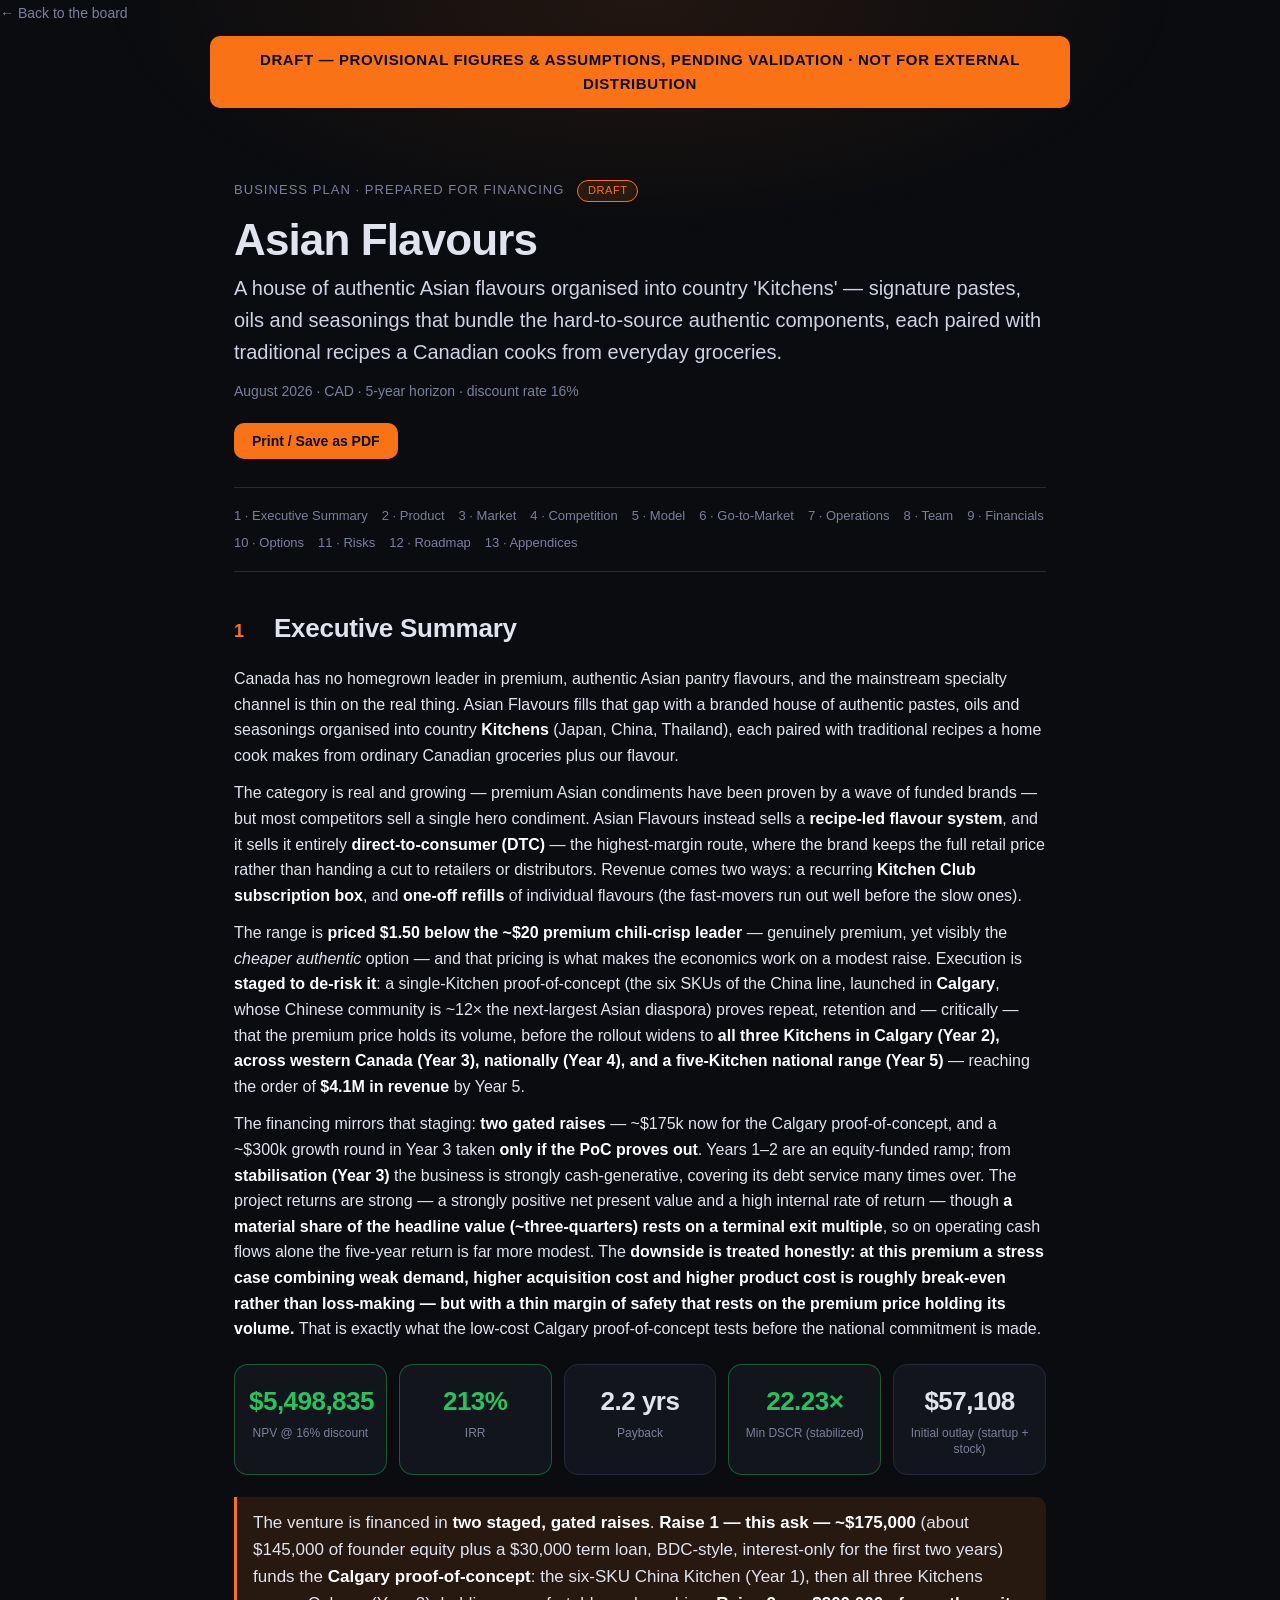
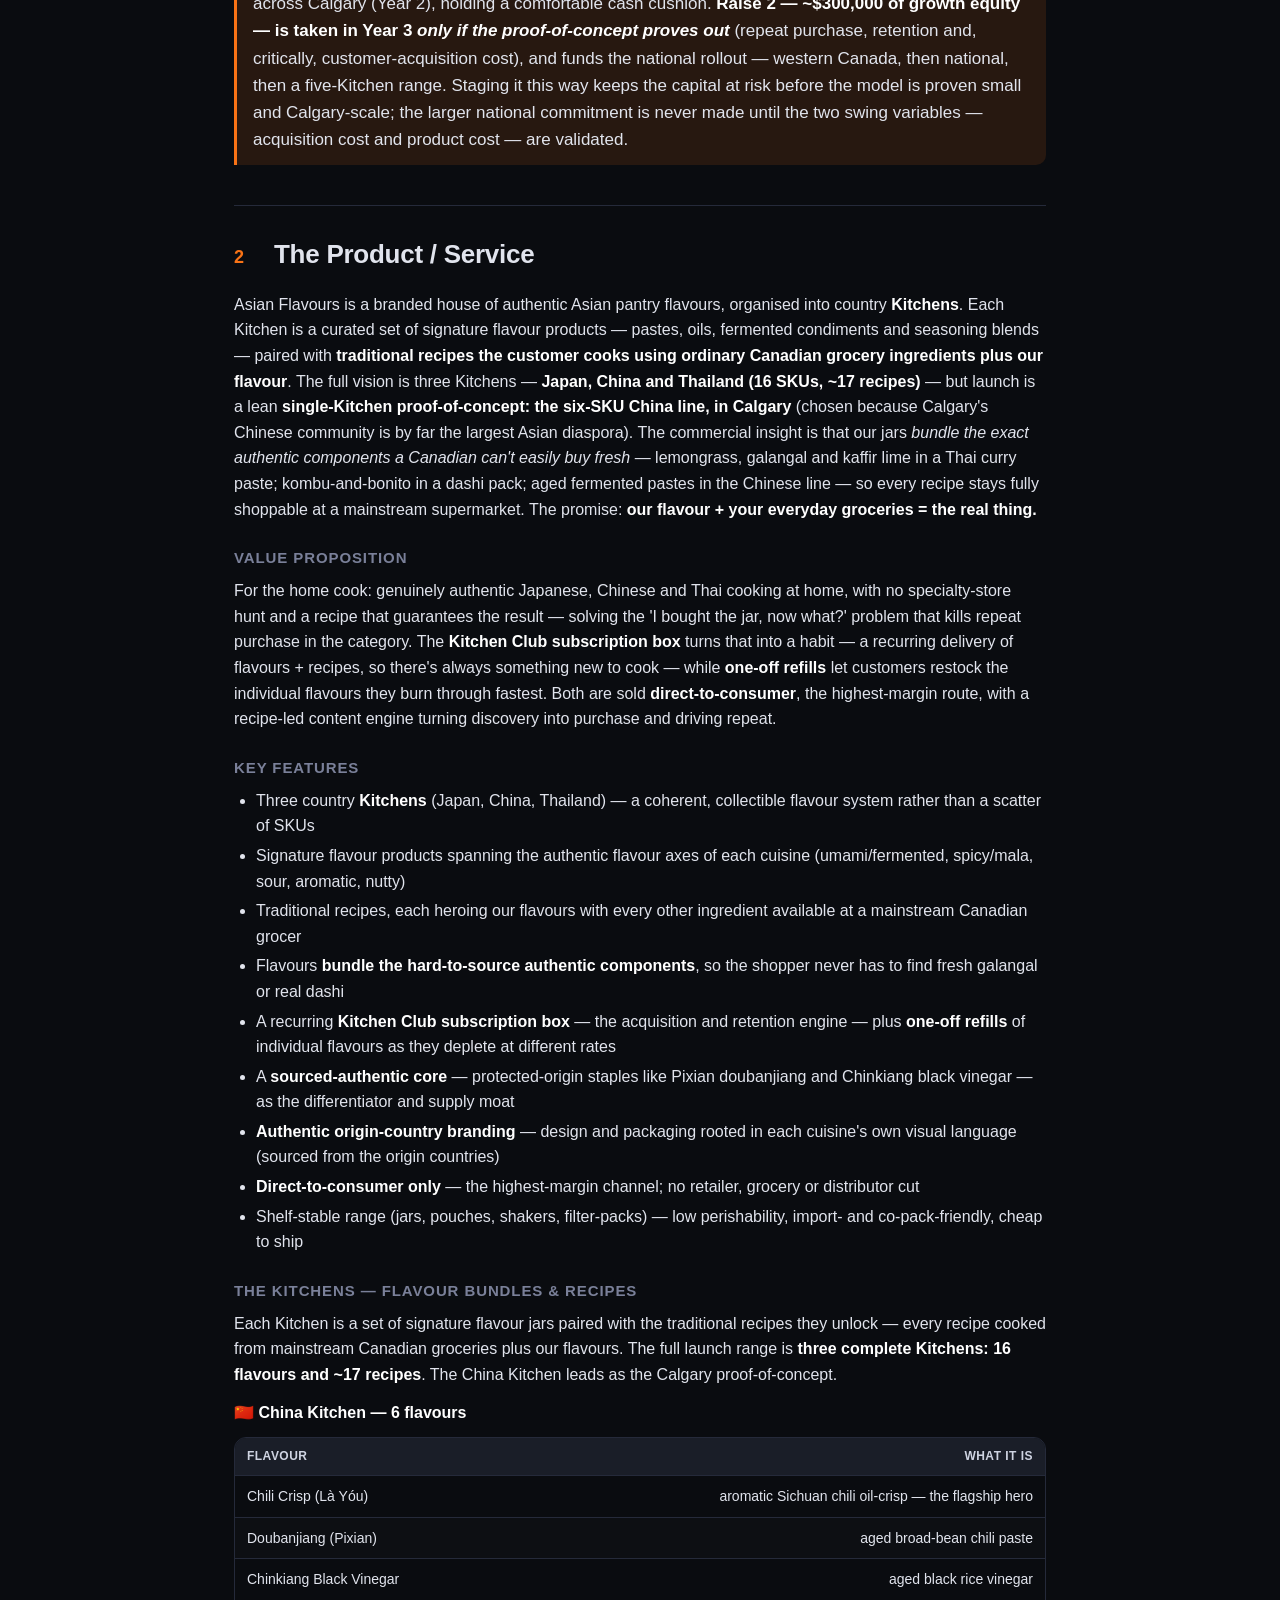
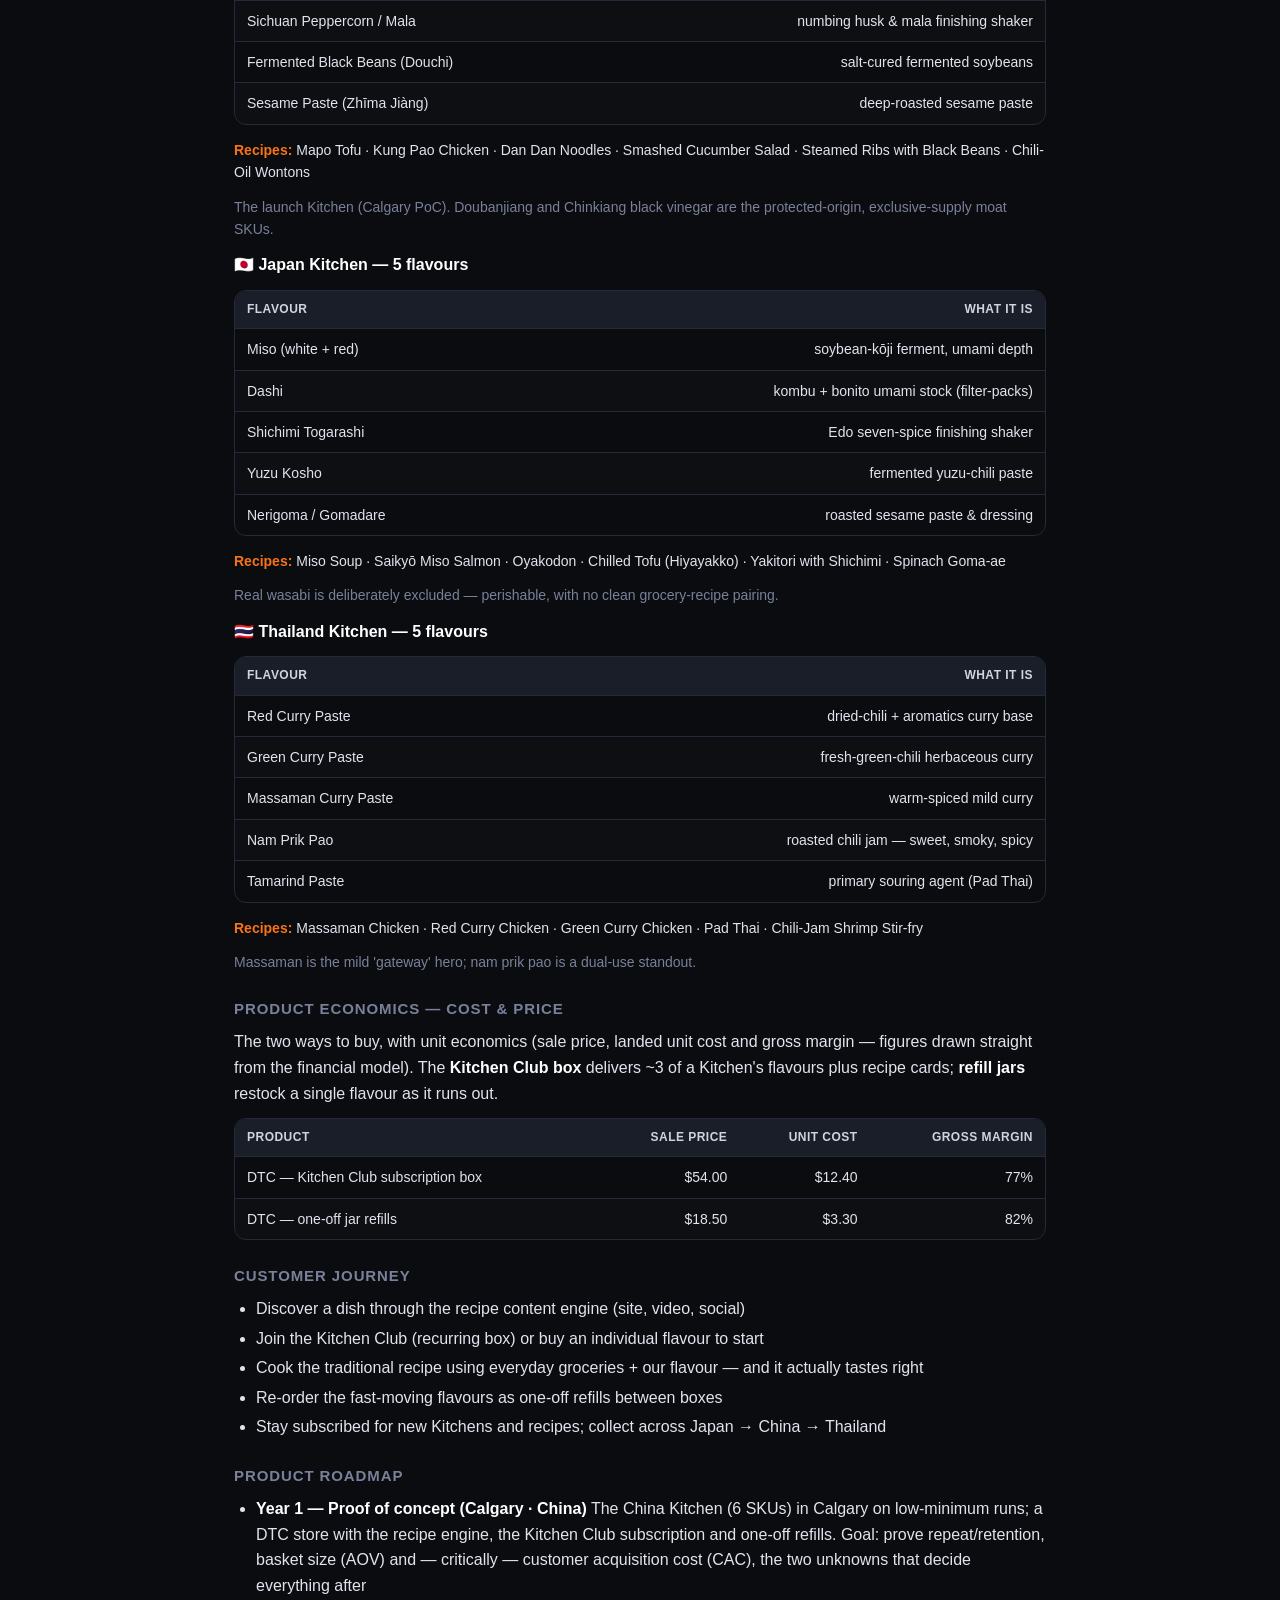
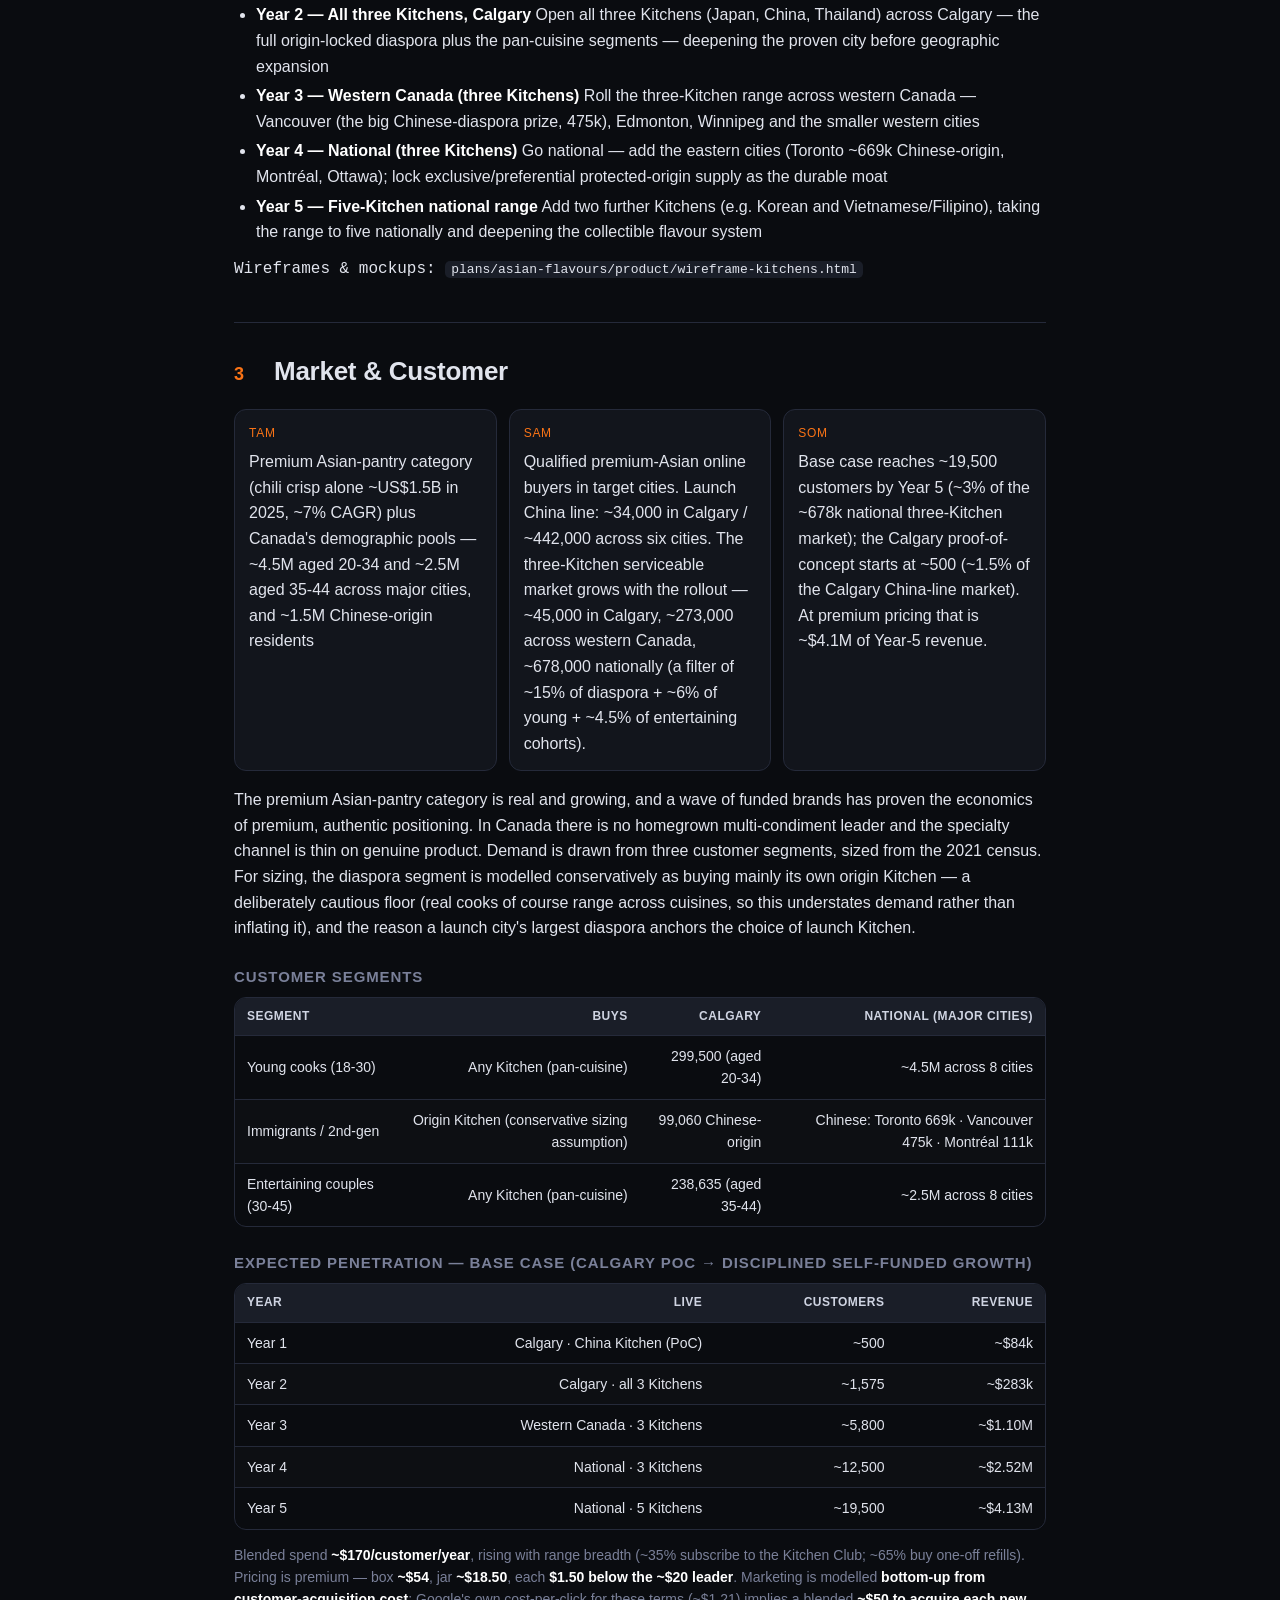
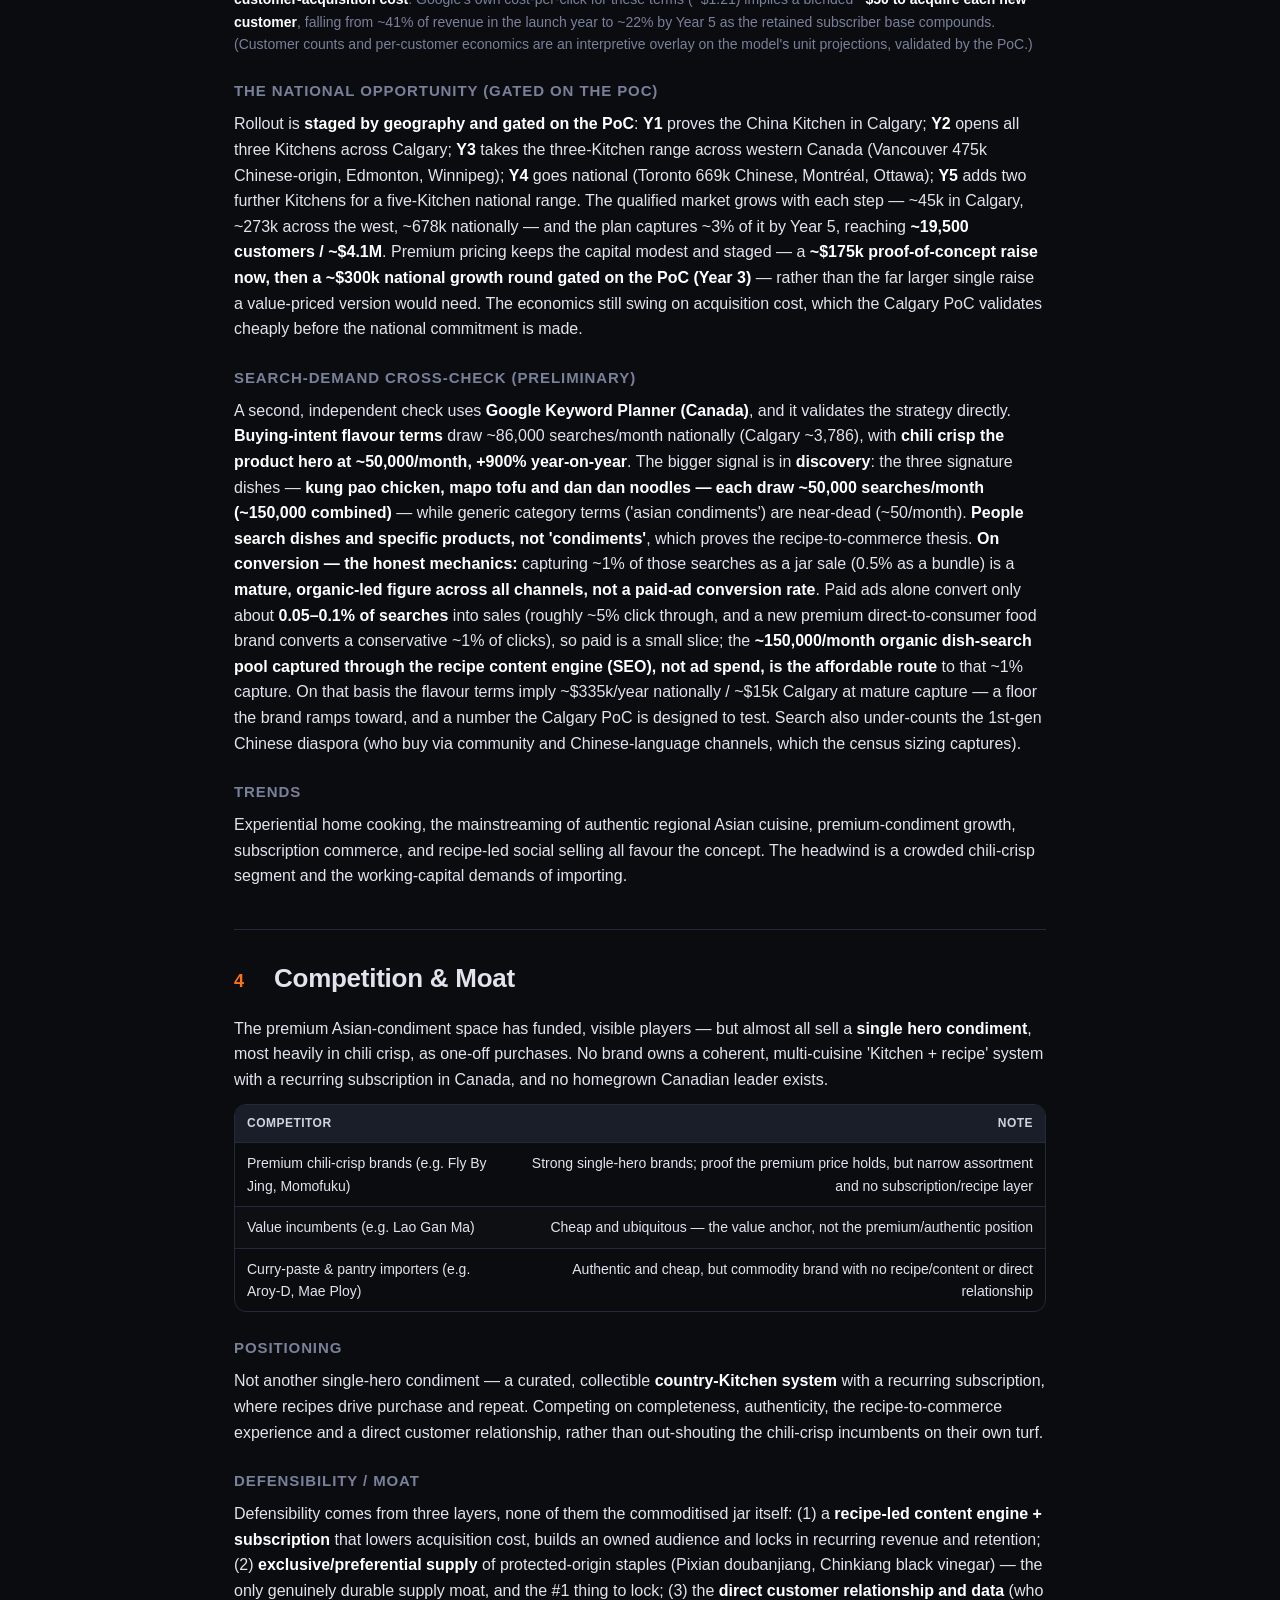
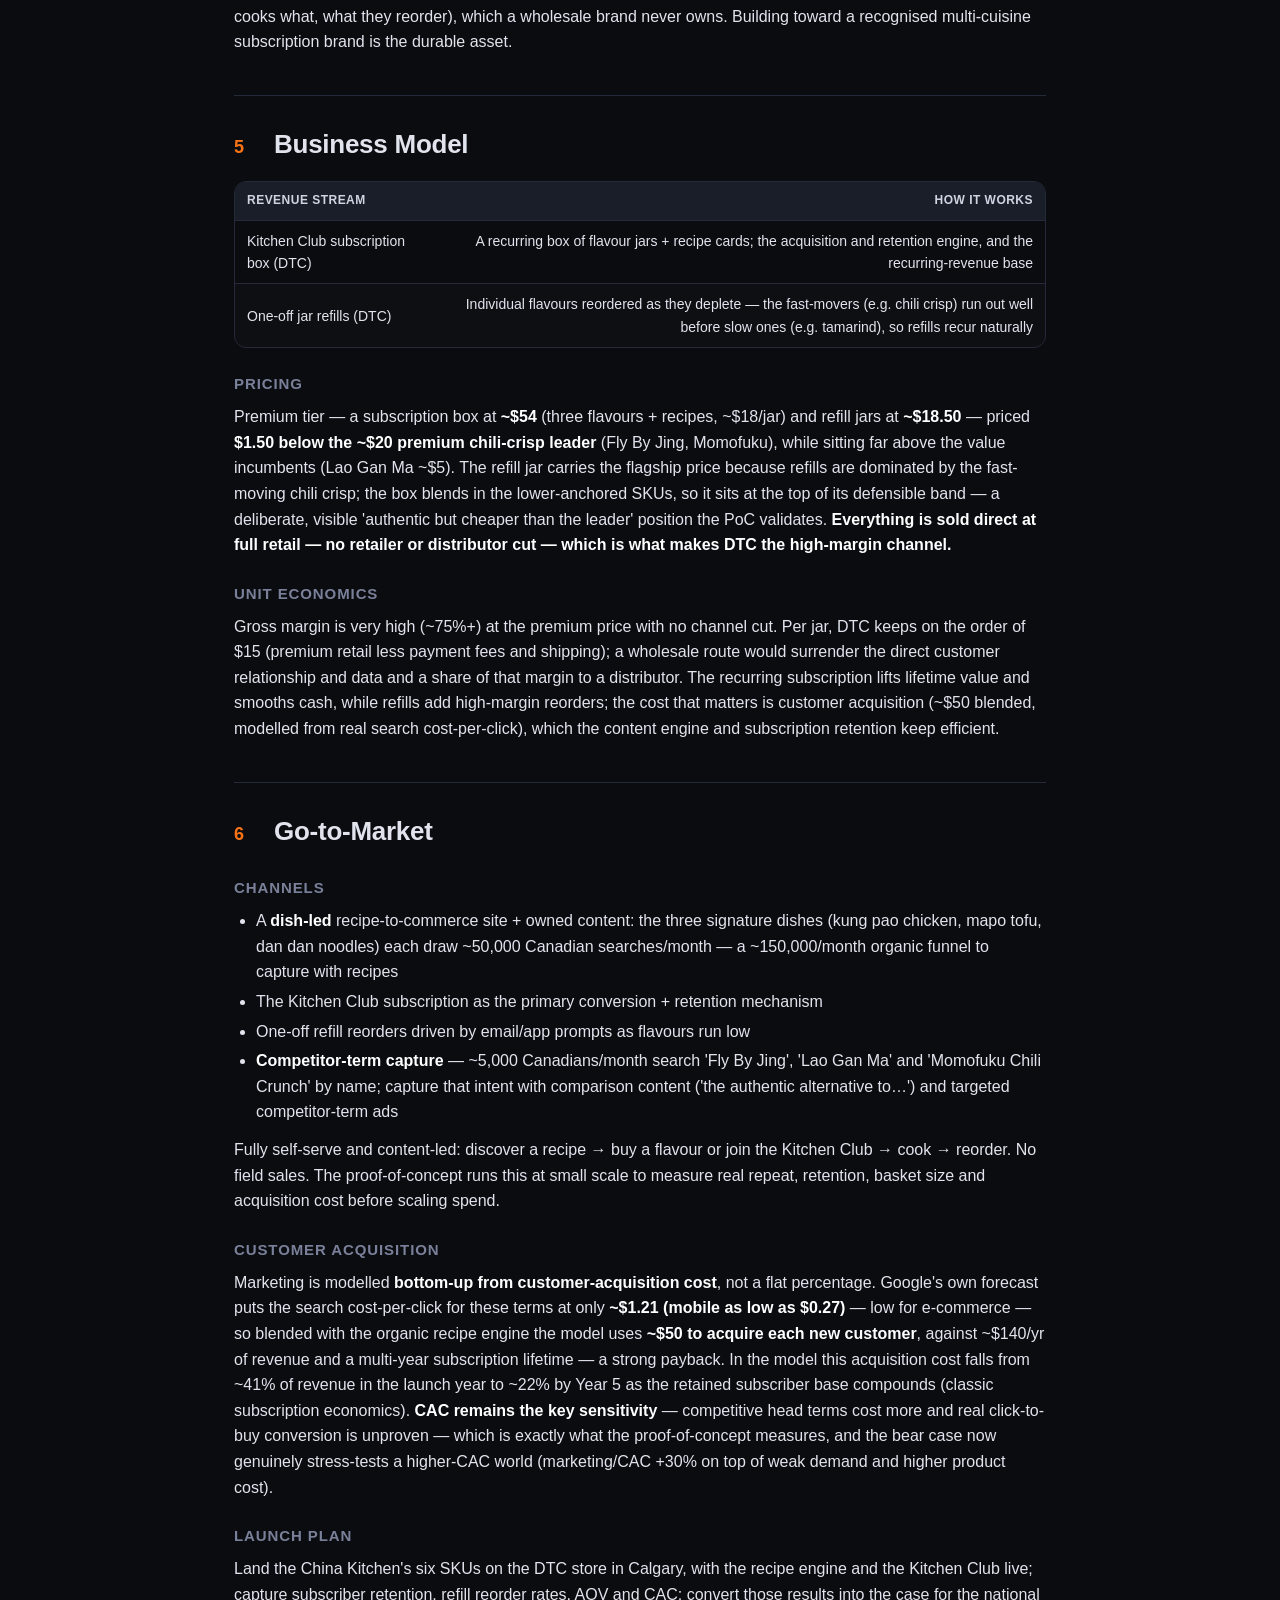
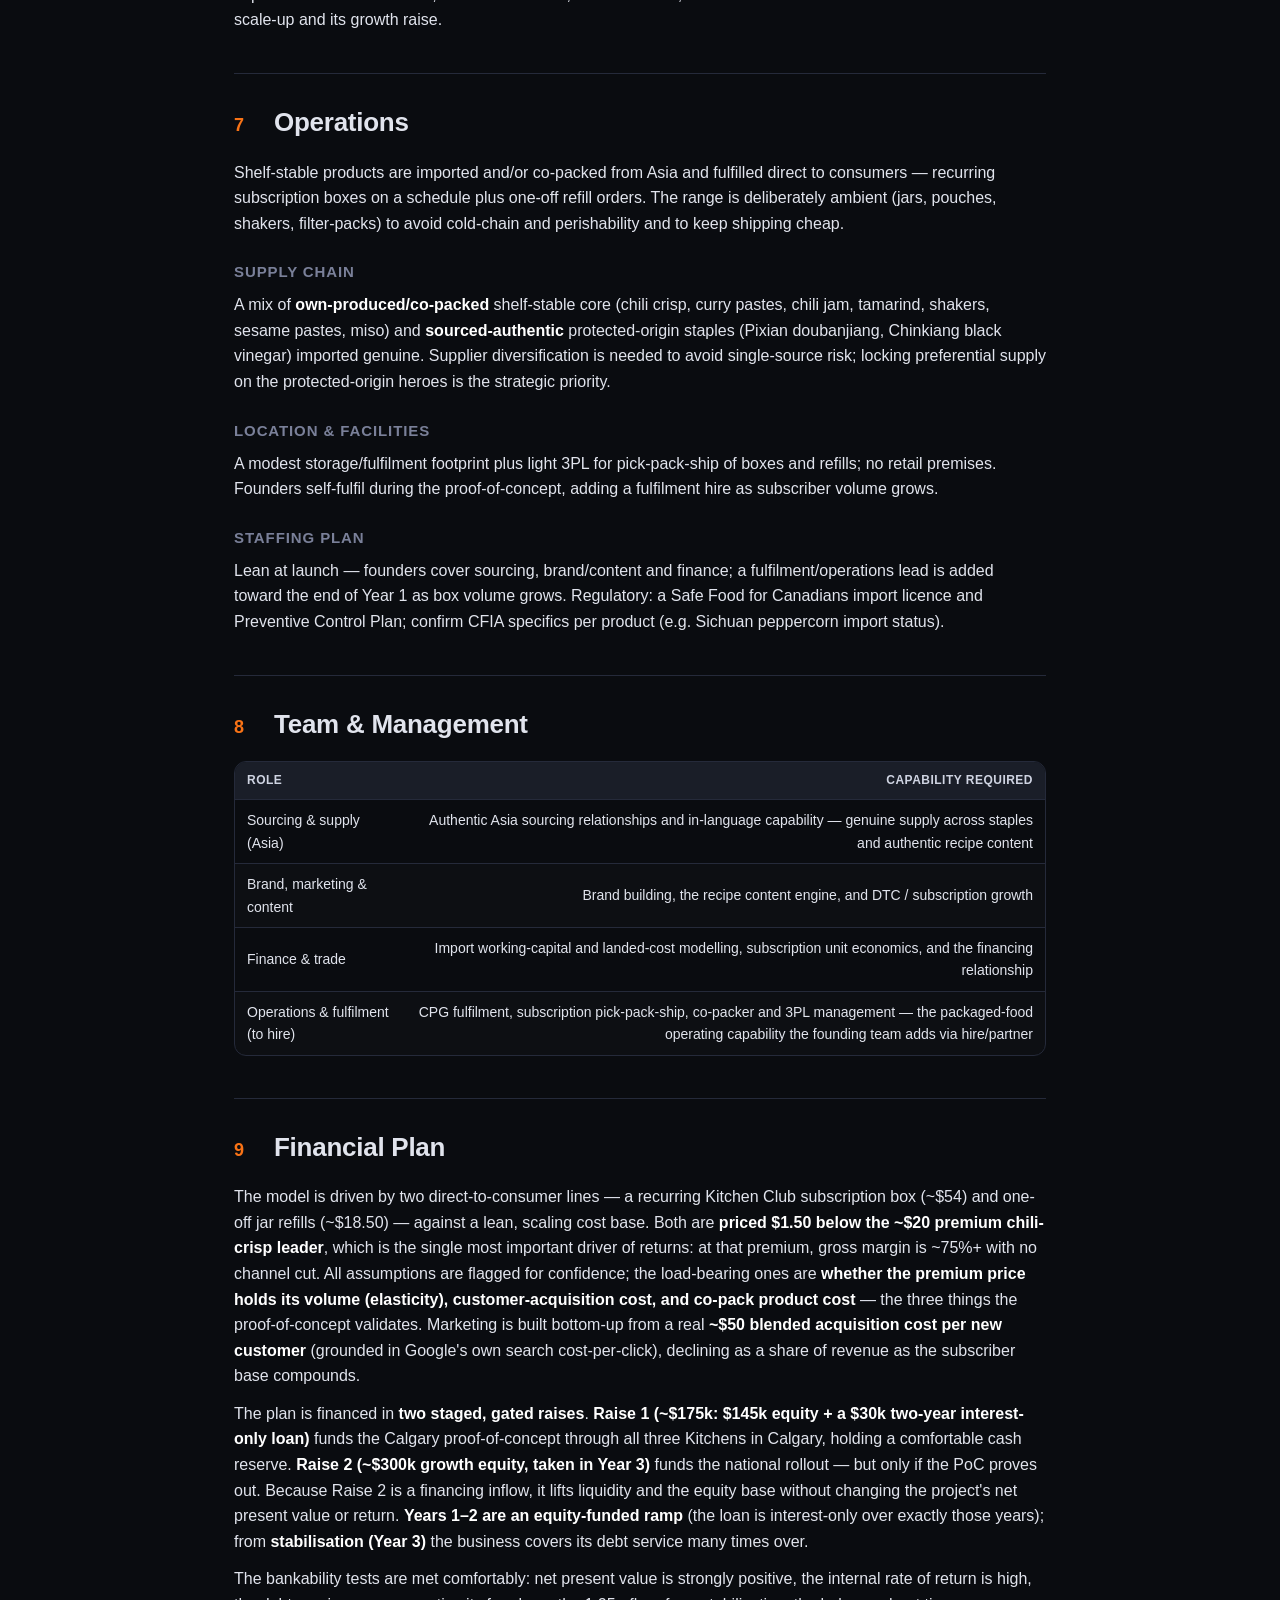
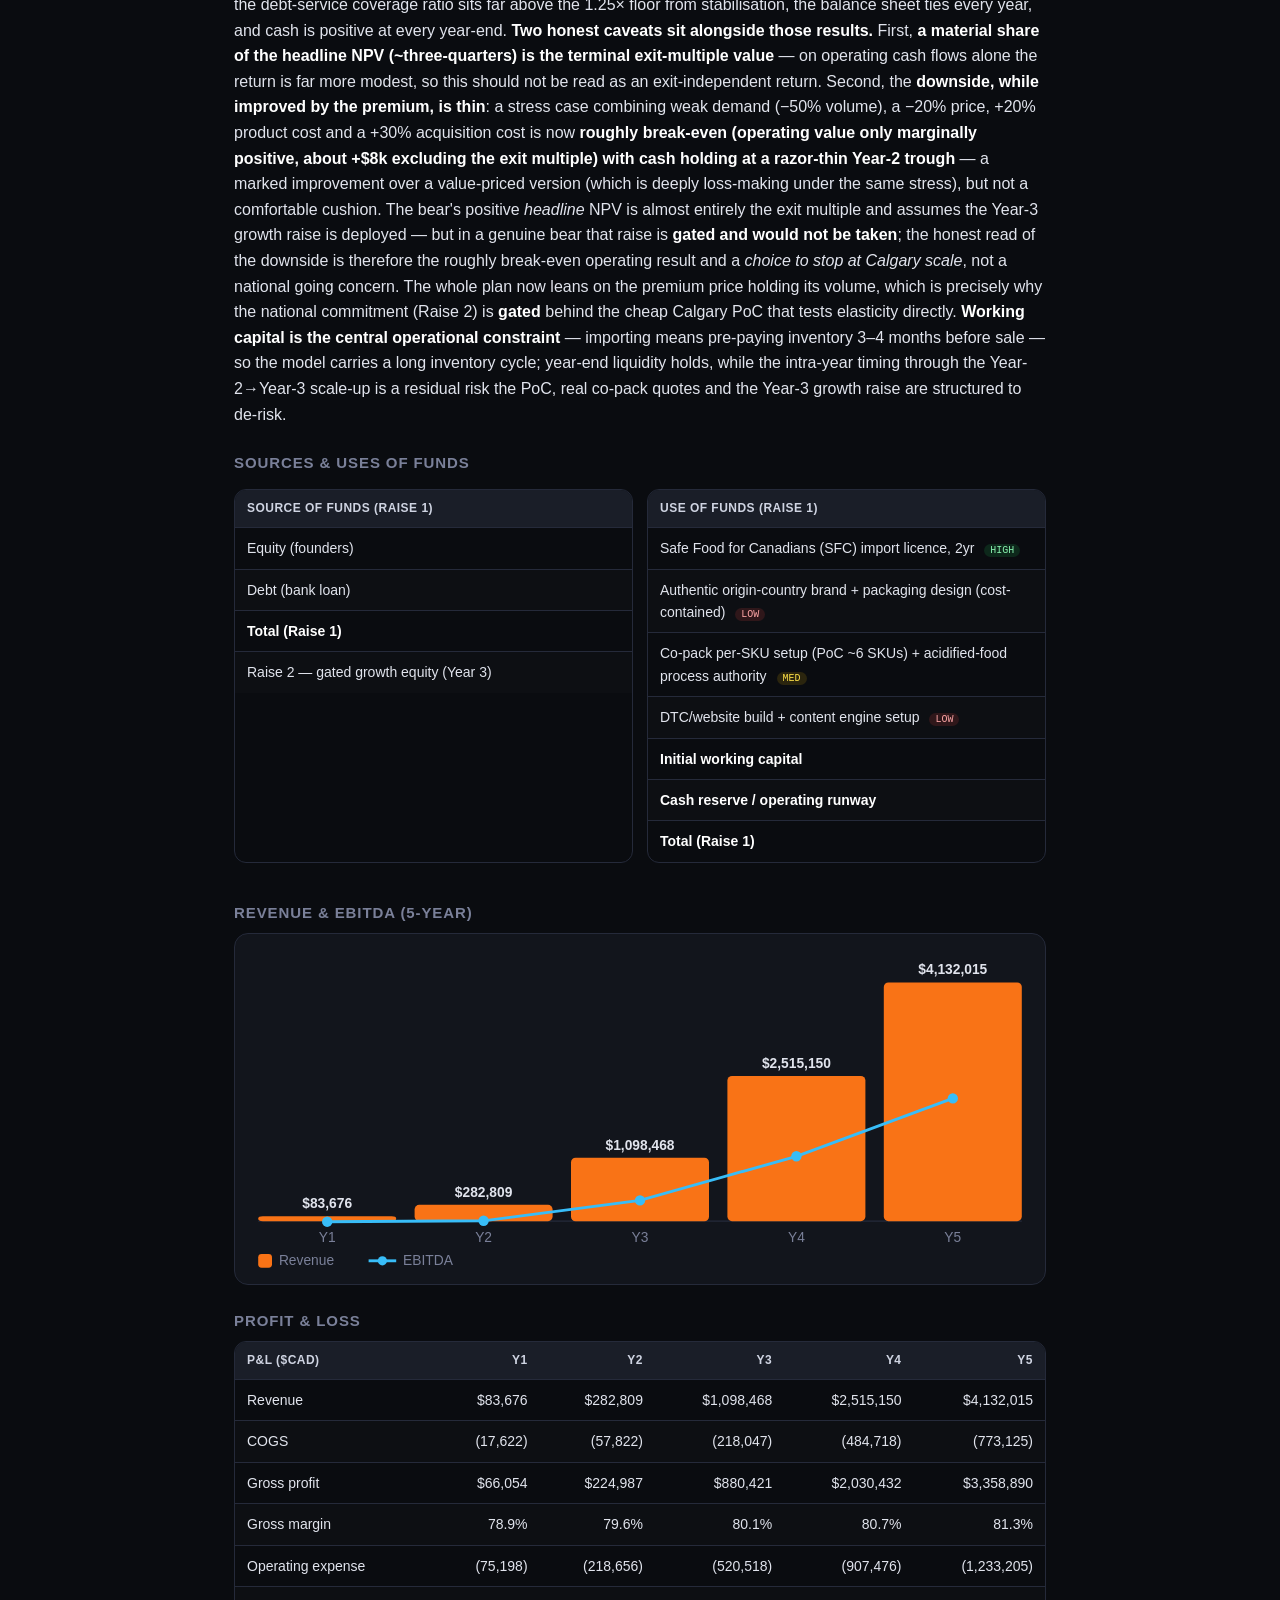
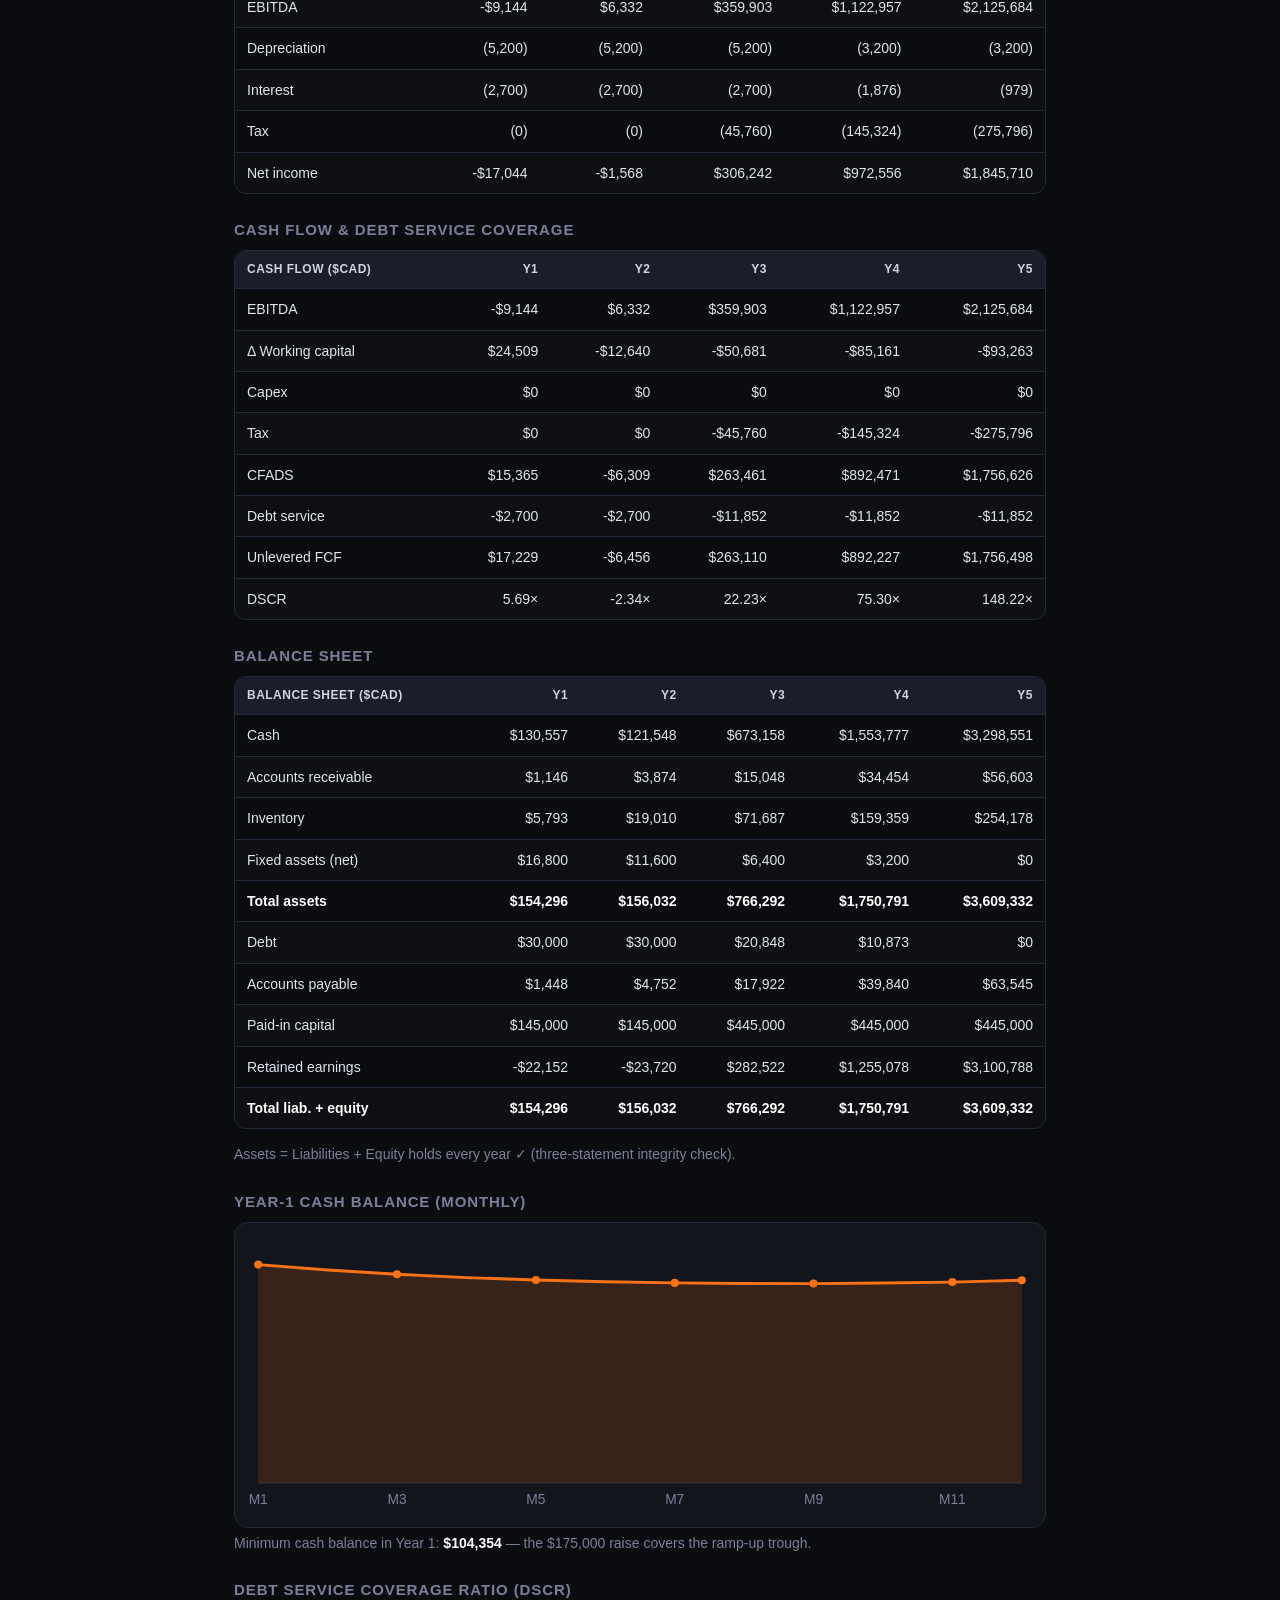
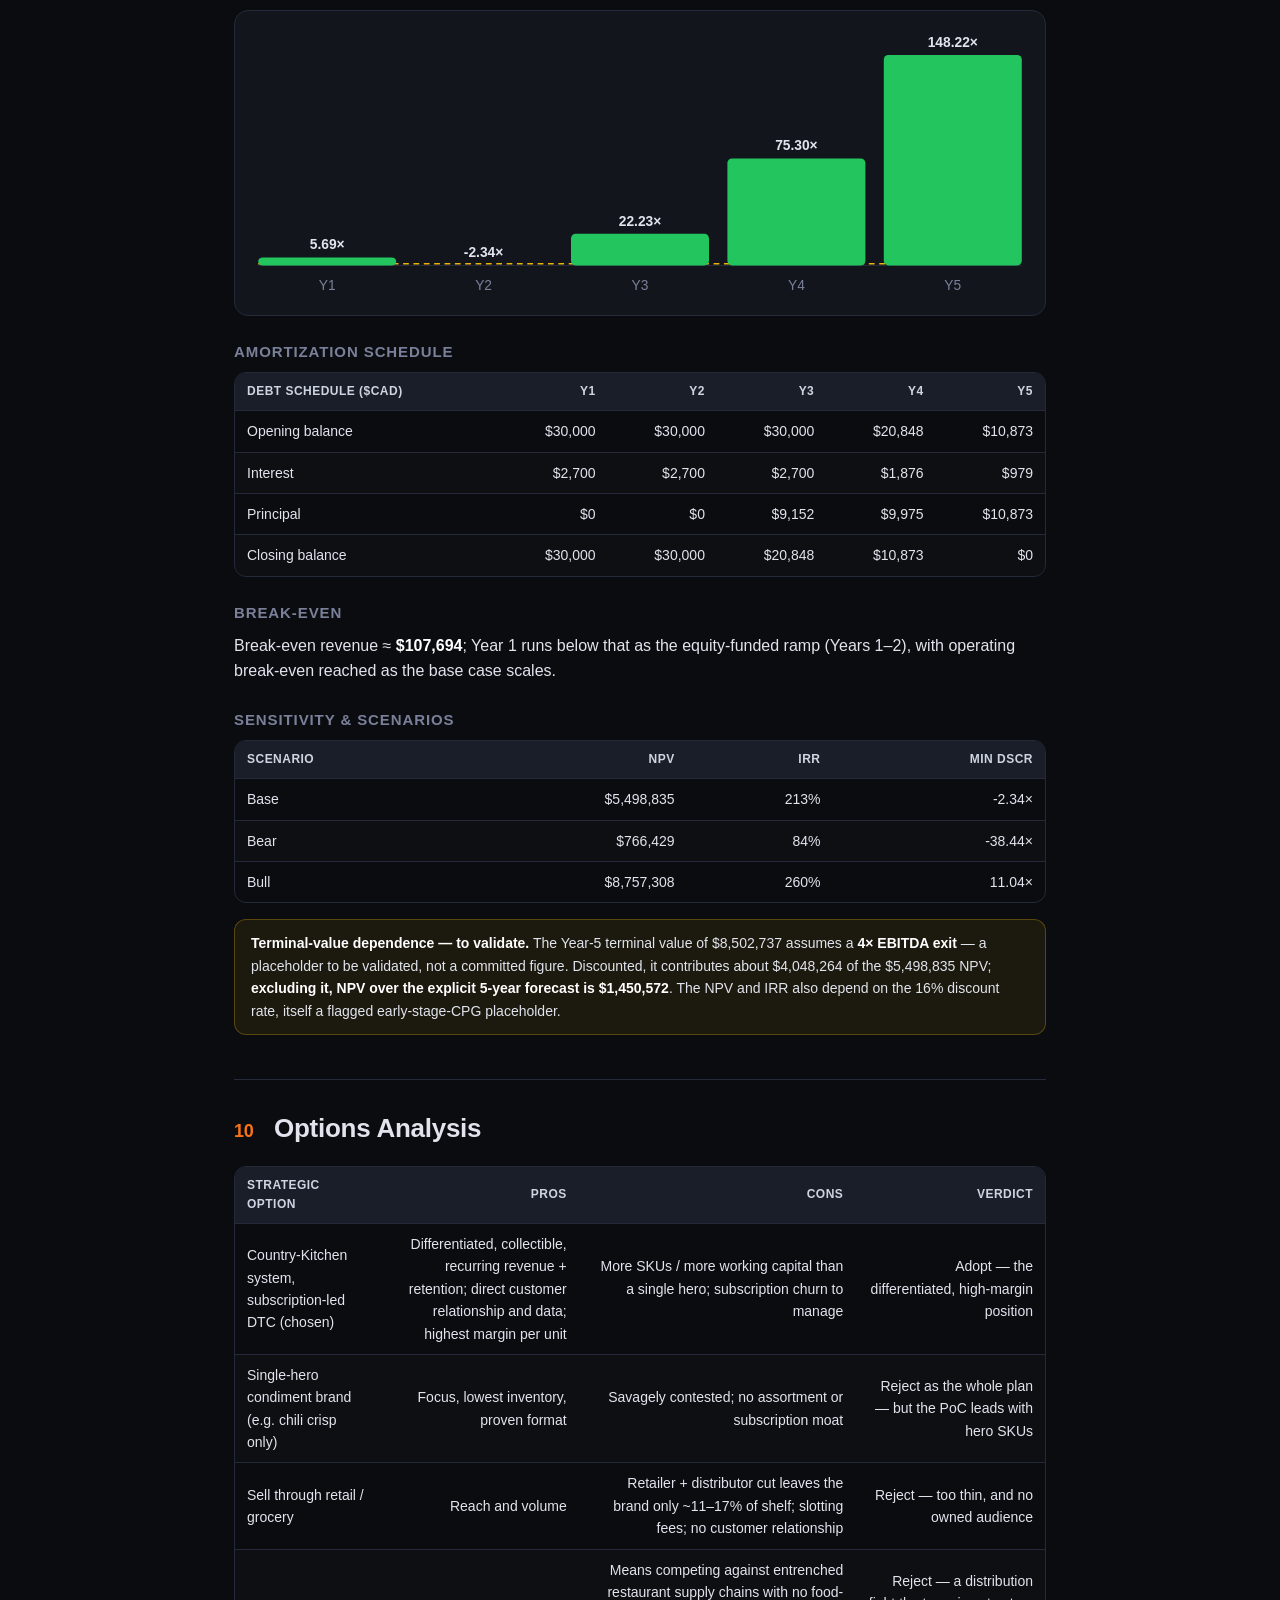
==== commit e0f9aef9: "Asian Flavours §2: add the real product detail — Kitchen flavour bundles, recipes, cost/price Produc" ====
--- a/plans/asian-flavours/index.html
+++ b/plans/asian-flavours/index.html
@@ -53,6 +53,9 @@
 .chart .bar-lab{fill:var(--muted);font-size:12px}
 .chart .leg{fill:var(--muted);font-size:12px}
 .chart-note{font-size:14px;color:var(--muted);margin-top:6px}
+.kitchen-name{margin:18px 0 6px;font-size:16px}
+.recipes{font-size:14px;margin:6px 0 2px}
+.recipes strong{color:var(--accent)}
 .table-wrap{overflow-x:auto;margin:6px 0 14px;border:1px solid var(--line);border-radius:12px}
 table{border-collapse:collapse;width:100%;font-size:14px;min-width:480px}
 th,td{padding:9px 12px;text-align:left;border-bottom:1px solid var(--line)}
@@ -116,7 +119,7 @@
     <div class="kpi "><div class="kpi-val">2.2 yrs</div><div class="kpi-lab">Payback</div></div>
     <div class="kpi kpi-ok"><div class="kpi-val">22.23×</div><div class="kpi-lab">Min DSCR (stabilized)</div></div>
     <div class="kpi "><div class="kpi-val">$57,108</div><div class="kpi-lab">Initial outlay (startup + stock)</div></div>
-  </div><p class="ask-line">The venture is financed in <strong>two staged, gated raises</strong>. <strong>Raise 1 — this ask — ~$175,000</strong> (about $145,000 of founder equity plus a $30,000 term loan, BDC-style, interest-only for the first two years) funds the <strong>Calgary proof-of-concept</strong>: the six-SKU China Kitchen (Year 1), then all three Kitchens across Calgary (Year 2), holding a comfortable cash cushion. <strong>Raise 2 — ~$300,000 of growth equity — is taken in Year 3 <em>only if the proof-of-concept proves out</strong></em> (repeat purchase, retention and, critically, customer-acquisition cost), and funds the national rollout — western Canada, then national, then a five-Kitchen range. Staging it this way keeps the capital at risk before the model is proven small and Calgary-scale; the larger national commitment is never made until the two swing variables — acquisition cost and product cost — are validated.</p></section><section id="product" class="plan-section"><h2><span class="sec-n">2</span>The Product / Service</h2><p>Asian Flavours is a branded house of authentic Asian pantry flavours, organised into country <strong>Kitchens</strong>. Each Kitchen is a curated set of signature flavour products — pastes, oils, fermented condiments and seasoning blends — paired with <strong>traditional recipes the customer cooks using ordinary Canadian grocery ingredients plus our flavour</strong>. The full vision is three Kitchens — <strong>Japan, China and Thailand (16 SKUs, ~17 recipes)</strong> — but launch is a lean <strong>single-Kitchen proof-of-concept: the six-SKU China line, in Calgary</strong> (chosen because Calgary&#39;s Chinese community is by far the largest Asian diaspora). The commercial insight is that our jars <em>bundle the exact authentic components a Canadian can&#39;t easily buy fresh</em> — lemongrass, galangal and kaffir lime in a Thai curry paste; kombu-and-bonito in a dashi pack; aged fermented pastes in the Chinese line — so every recipe stays fully shoppable at a mainstream supermarket. The promise: <strong>our flavour + your everyday groceries = the real thing.</strong></p><h4>Value proposition</h4><p>For the home cook: genuinely authentic Japanese, Chinese and Thai cooking at home, with no specialty-store hunt and a recipe that guarantees the result — solving the &#39;I bought the jar, now what?&#39; problem that kills repeat purchase in the category. The <strong>Kitchen Club subscription box</strong> turns that into a habit — a recurring delivery of flavours + recipes, so there&#39;s always something new to cook — while <strong>one-off refills</strong> let customers restock the individual flavours they burn through fastest. Both are sold <strong>direct-to-consumer</strong>, the highest-margin route, with a recipe-led content engine turning discovery into purchase and driving repeat.</p><h4>Key features</h4><ul><li>Three country <strong>Kitchens</strong> (Japan, China, Thailand) — a coherent, collectible flavour system rather than a scatter of SKUs</li><li>Signature flavour products spanning the authentic flavour axes of each cuisine (umami/fermented, spicy/mala, sour, aromatic, nutty)</li><li>Traditional recipes, each heroing our flavours with every other ingredient available at a mainstream Canadian grocer</li><li>Flavours <strong>bundle the hard-to-source authentic components</strong>, so the shopper never has to find fresh galangal or real dashi</li><li>A recurring <strong>Kitchen Club subscription box</strong> — the acquisition and retention engine — plus <strong>one-off refills</strong> of individual flavours as they deplete at different rates</li><li>A <strong>sourced-authentic core</strong> — protected-origin staples like Pixian doubanjiang and Chinkiang black vinegar — as the differentiator and supply moat</li><li><strong>Authentic origin-country branding</strong> — design and packaging rooted in each cuisine&#39;s own visual language (sourced from the origin countries)</li><li><strong>Direct-to-consumer only</strong> — the highest-margin channel; no retailer, grocery or distributor cut</li><li>Shelf-stable range (jars, pouches, shakers, filter-packs) — low perishability, import- and co-pack-friendly, cheap to ship</li></ul><h4>Customer journey</h4><ul><li>Discover a dish through the recipe content engine (site, video, social)</li><li>Join the Kitchen Club (recurring box) or buy an individual flavour to start</li><li>Cook the traditional recipe using everyday groceries + our flavour — and it actually tastes right</li><li>Re-order the fast-moving flavours as one-off refills between boxes</li><li>Stay subscribed for new Kitchens and recipes; collect across Japan → China → Thailand</li></ul><h4>Product roadmap</h4><ul><li><strong>Year 1 — Proof of concept (Calgary · China)</strong> The China Kitchen (6 SKUs) in Calgary on low-minimum runs; a DTC store with the recipe engine, the Kitchen Club subscription and one-off refills. Goal: prove repeat/retention, basket size (AOV) and — critically — customer acquisition cost (CAC), the two unknowns that decide everything after</li><li><strong>Year 2 — All three Kitchens, Calgary</strong> Open all three Kitchens (Japan, China, Thailand) across Calgary — the full origin-locked diaspora plus the pan-cuisine segments — deepening the proven city before geographic expansion</li><li><strong>Year 3 — Western Canada (three Kitchens)</strong> Roll the three-Kitchen range across western Canada — Vancouver (the big Chinese-diaspora prize, 475k), Edmonton, Winnipeg and the smaller western cities</li><li><strong>Year 4 — National (three Kitchens)</strong> Go national — add the eastern cities (Toronto ~669k Chinese-origin, Montréal, Ottawa); lock exclusive/preferential protected-origin supply as the durable moat</li><li><strong>Year 5 — Five-Kitchen national range</strong> Add two further Kitchens (e.g. Korean and Vietnamese/Filipino), taking the range to five nationally and deepening the collectible flavour system</li></ul><p class="artifact-ref">Wireframes &amp; mockups: <code>plans/asian-flavours/product/wireframe-kitchens.html</code></p></section><section id="market" class="plan-section"><h2><span class="sec-n">3</span>Market &amp; Customer</h2><div class="tam"><div><span>TAM</span>Premium Asian-pantry category (chili crisp alone ~US$1.5B in 2025, ~7% CAGR) plus Canada&#39;s demographic pools — ~4.5M aged 20-34 and ~2.5M aged 35-44 across major cities, and ~1.5M Chinese-origin residents</div><div><span>SAM</span>Qualified premium-Asian online buyers in target cities. Launch China line: ~34,000 in Calgary / ~442,000 across six cities. The three-Kitchen serviceable market grows with the rollout — ~45,000 in Calgary, ~273,000 across western Canada, ~678,000 nationally (a filter of ~15% of diaspora + ~6% of young + ~4.5% of entertaining cohorts).</div><div><span>SOM</span>Base case reaches ~19,500 customers by Year 5 (~3% of the ~678k national three-Kitchen market); the Calgary proof-of-concept starts at ~500 (~1.5% of the Calgary China-line market). At premium pricing that is ~$4.1M of Year-5 revenue.</div></div><p>The premium Asian-pantry category is real and growing, and a wave of funded brands has proven the economics of premium, authentic positioning. In Canada there is no homegrown multi-condiment leader and the specialty channel is thin on genuine product. Demand is drawn from three customer segments, sized from the 2021 census. For sizing, the diaspora segment is modelled conservatively as buying mainly its own origin Kitchen — a deliberately cautious floor (real cooks of course range across cuisines, so this understates demand rather than inflating it), and the reason a launch city&#39;s largest diaspora anchors the choice of launch Kitchen.</p><h4>Customer segments</h4><div class="table-wrap"><table><thead><tr><th>Segment</th><th class="num">Buys</th><th class="num">Calgary</th><th class="num">National (major cities)</th></tr></thead><tbody><tr><td>Young cooks (18-30)</td><td class="num">Any Kitchen (pan-cuisine)</td><td class="num">299,500 (aged 20-34)</td><td class="num">~4.5M across 8 cities</td></tr><tr><td>Immigrants / 2nd-gen</td><td class="num">Origin Kitchen (conservative sizing assumption)</td><td class="num">99,060 Chinese-origin</td><td class="num">Chinese: Toronto 669k · Vancouver 475k · Montréal 111k</td></tr><tr><td>Entertaining couples (30-45)</td><td class="num">Any Kitchen (pan-cuisine)</td><td class="num">238,635 (aged 35-44)</td><td class="num">~2.5M across 8 cities</td></tr></tbody></table></div><h4>Expected penetration — base case (Calgary PoC → disciplined self-funded growth)</h4><div class="table-wrap"><table><thead><tr><th>Year</th><th class="num">Live</th><th class="num">Customers</th><th class="num">Revenue</th></tr></thead><tbody><tr><td>Year 1</td><td class="num">Calgary · China Kitchen (PoC)</td><td class="num">~500</td><td class="num">~$84k</td></tr><tr><td>Year 2</td><td class="num">Calgary · all 3 Kitchens</td><td class="num">~1,575</td><td class="num">~$283k</td></tr><tr><td>Year 3</td><td class="num">Western Canada · 3 Kitchens</td><td class="num">~5,800</td><td class="num">~$1.10M</td></tr><tr><td>Year 4</td><td class="num">National · 3 Kitchens</td><td class="num">~12,500</td><td class="num">~$2.52M</td></tr><tr><td>Year 5</td><td class="num">National · 5 Kitchens</td><td class="num">~19,500</td><td class="num">~$4.13M</td></tr></tbody></table></div><p class="chart-note">Blended spend <strong>~$170/customer/year</strong>, rising with range breadth (~35% subscribe to the Kitchen Club; ~65% buy one-off refills). Pricing is premium — box <strong>~$54</strong>, jar <strong>~$18.50</strong>, each <strong>$1.50 below the ~$20 leader</strong>. Marketing is modelled <strong>bottom-up from customer-acquisition cost</strong>: Google&#39;s own cost-per-click for these terms (~$1.21) implies a blended <strong>~$50 to acquire each new customer</strong>, falling from ~41% of revenue in the launch year to ~22% by Year 5 as the retained subscriber base compounds. (Customer counts and per-customer economics are an interpretive overlay on the model&#39;s unit projections, validated by the PoC.)</p><h4>The national opportunity (gated on the PoC)</h4><p>Rollout is <strong>staged by geography and gated on the PoC</strong>: <strong>Y1</strong> proves the China Kitchen in Calgary; <strong>Y2</strong> opens all three Kitchens across Calgary; <strong>Y3</strong> takes the three-Kitchen range across western Canada (Vancouver 475k Chinese-origin, Edmonton, Winnipeg); <strong>Y4</strong> goes national (Toronto 669k Chinese, Montréal, Ottawa); <strong>Y5</strong> adds two further Kitchens for a five-Kitchen national range. The qualified market grows with each step — ~45k in Calgary, ~273k across the west, ~678k nationally — and the plan captures ~3% of it by Year 5, reaching <strong>~19,500 customers / ~$4.1M</strong>. Premium pricing keeps the capital modest and staged — a <strong>~$175k proof-of-concept raise now, then a ~$300k national growth round gated on the PoC (Year 3)</strong> — rather than the far larger single raise a value-priced version would need. The economics still swing on acquisition cost, which the Calgary PoC validates cheaply before the national commitment is made.</p><h4>Search-demand cross-check (preliminary)</h4><p>A second, independent check uses <strong>Google Keyword Planner (Canada)</strong>, and it validates the strategy directly. <strong>Buying-intent flavour terms</strong> draw ~86,000 searches/month nationally (Calgary ~3,786), with <strong>chili crisp the product hero at ~50,000/month, +900% year-on-year</strong>. The bigger signal is in <strong>discovery</strong>: the three signature dishes — <strong>kung pao chicken, mapo tofu and dan dan noodles — each draw ~50,000 searches/month (~150,000 combined)</strong> — while generic category terms (&#39;asian condiments&#39;) are near-dead (~50/month). <strong>People search dishes and specific products, not &#39;condiments&#39;</strong>, which proves the recipe-to-commerce thesis. <strong>On conversion — the honest mechanics:</strong> capturing ~1% of those searches as a jar sale (0.5% as a bundle) is a <strong>mature, organic-led figure across all channels, not a paid-ad conversion rate</strong>. Paid ads alone convert only about <strong>0.05–0.1% of searches</strong> into sales (roughly ~5% click through, and a new premium direct-to-consumer food brand converts a conservative ~1% of clicks), so paid is a small slice; the <strong>~150,000/month organic dish-search pool captured through the recipe content engine (SEO), not ad spend, is the affordable route</strong> to that ~1% capture. On that basis the flavour terms imply ~$335k/year nationally / ~$15k Calgary at mature capture — a floor the brand ramps toward, and a number the Calgary PoC is designed to test. Search also under-counts the 1st-gen Chinese diaspora (who buy via community and Chinese-language channels, which the census sizing captures).</p><h4>Trends</h4><p>Experiential home cooking, the mainstreaming of authentic regional Asian cuisine, premium-condiment growth, subscription commerce, and recipe-led social selling all favour the concept. The headwind is a crowded chili-crisp segment and the working-capital demands of importing.</p></section><section id="competition" class="plan-section"><h2><span class="sec-n">4</span>Competition &amp; Moat</h2><p>The premium Asian-condiment space has funded, visible players — but almost all sell a <strong>single hero condiment</strong>, most heavily in chili crisp, as one-off purchases. No brand owns a coherent, multi-cuisine &#39;Kitchen + recipe&#39; system with a recurring subscription in Canada, and no homegrown Canadian leader exists.</p><div class="table-wrap"><table><thead><tr><th>Competitor</th><th class="num">Note</th></tr></thead><tbody><tr><td>Premium chili-crisp brands (e.g. Fly By Jing, Momofuku)</td><td class="num">Strong single-hero brands; proof the premium price holds, but narrow assortment and no subscription/recipe layer</td></tr><tr><td>Value incumbents (e.g. Lao Gan Ma)</td><td class="num">Cheap and ubiquitous — the value anchor, not the premium/authentic position</td></tr><tr><td>Curry-paste &amp; pantry importers (e.g. Aroy-D, Mae Ploy)</td><td class="num">Authentic and cheap, but commodity brand with no recipe/content or direct relationship</td></tr></tbody></table></div><h4>Positioning</h4><p>Not another single-hero condiment — a curated, collectible <strong>country-Kitchen system</strong> with a recurring subscription, where recipes drive purchase and repeat. Competing on completeness, authenticity, the recipe-to-commerce experience and a direct customer relationship, rather than out-shouting the chili-crisp incumbents on their own turf.</p><h4>Defensibility / moat</h4><p>Defensibility comes from three layers, none of them the commoditised jar itself: (1) a <strong>recipe-led content engine + subscription</strong> that lowers acquisition cost, builds an owned audience and locks in recurring revenue and retention; (2) <strong>exclusive/preferential supply</strong> of protected-origin staples (Pixian doubanjiang, Chinkiang black vinegar) — the only genuinely durable supply moat, and the #1 thing to lock; (3) the <strong>direct customer relationship and data</strong> (who cooks what, what they reorder), which a wholesale brand never owns. Building toward a recognised multi-cuisine subscription brand is the durable asset.</p></section><section id="model" class="plan-section"><h2><span class="sec-n">5</span>Business Model</h2><div class="table-wrap"><table><thead><tr><th>Revenue stream</th><th class="num">How it works</th></tr></thead><tbody><tr><td>Kitchen Club subscription box (DTC)</td><td class="num">A recurring box of flavour jars + recipe cards; the acquisition and retention engine, and the recurring-revenue base</td></tr><tr><td>One-off jar refills (DTC)</td><td class="num">Individual flavours reordered as they deplete — the fast-movers (e.g. chili crisp) run out well before slow ones (e.g. tamarind), so refills recur naturally</td></tr></tbody></table></div><h4>Pricing</h4><p>Premium tier — a subscription box at <strong>~$54</strong> (three flavours + recipes, ~$18/jar) and refill jars at <strong>~$18.50</strong> — priced <strong>$1.50 below the ~$20 premium chili-crisp leader</strong> (Fly By Jing, Momofuku), while sitting far above the value incumbents (Lao Gan Ma ~$5). The refill jar carries the flagship price because refills are dominated by the fast-moving chili crisp; the box blends in the lower-anchored SKUs, so it sits at the top of its defensible band — a deliberate, visible &#39;authentic but cheaper than the leader&#39; position the PoC validates. <strong>Everything is sold direct at full retail — no retailer or distributor cut — which is what makes DTC the high-margin channel.</strong></p><h4>Unit economics</h4><p>Gross margin is very high (~75%+) at the premium price with no channel cut. Per jar, DTC keeps on the order of $15 (premium retail less payment fees and shipping); a wholesale route would surrender the direct customer relationship and data and a share of that margin to a distributor. The recurring subscription lifts lifetime value and smooths cash, while refills add high-margin reorders; the cost that matters is customer acquisition (~$50 blended, modelled from real search cost-per-click), which the content engine and subscription retention keep efficient.</p></section><section id="gtm" class="plan-section"><h2><span class="sec-n">6</span>Go-to-Market</h2><h4>Channels</h4><ul><li>A <strong>dish-led</strong> recipe-to-commerce site + owned content: the three signature dishes (kung pao chicken, mapo tofu, dan dan noodles) each draw ~50,000 Canadian searches/month — a ~150,000/month organic funnel to capture with recipes</li><li>The Kitchen Club subscription as the primary conversion + retention mechanism</li><li>One-off refill reorders driven by email/app prompts as flavours run low</li><li><strong>Competitor-term capture</strong> — ~5,000 Canadians/month search &#39;Fly By Jing&#39;, &#39;Lao Gan Ma&#39; and &#39;Momofuku Chili Crunch&#39; by name; capture that intent with comparison content (&#39;the authentic alternative to…&#39;) and targeted competitor-term ads</li></ul><p>Fully self-serve and content-led: discover a recipe → buy a flavour or join the Kitchen Club → cook → reorder. No field sales. The proof-of-concept runs this at small scale to measure real repeat, retention, basket size and acquisition cost before scaling spend.</p><h4>Customer acquisition</h4><p>Marketing is modelled <strong>bottom-up from customer-acquisition cost</strong>, not a flat percentage. Google&#39;s own forecast puts the search cost-per-click for these terms at only <strong>~$1.21 (mobile as low as $0.27)</strong> — low for e-commerce — so blended with the organic recipe engine the model uses <strong>~$50 to acquire each new customer</strong>, against ~$140/yr of revenue and a multi-year subscription lifetime — a strong payback. In the model this acquisition cost falls from ~41% of revenue in the launch year to ~22% by Year 5 as the retained subscriber base compounds (classic subscription economics). <strong>CAC remains the key sensitivity</strong> — competitive head terms cost more and real click-to-buy conversion is unproven — which is exactly what the proof-of-concept measures, and the bear case now genuinely stress-tests a higher-CAC world (marketing/CAC +30% on top of weak demand and higher product cost).</p><h4>Launch plan</h4><p>Land the China Kitchen&#39;s six SKUs on the DTC store in Calgary, with the recipe engine and the Kitchen Club live; capture subscriber retention, refill reorder rates, AOV and CAC; convert those results into the case for the national scale-up and its growth raise.</p></section><section id="operations" class="plan-section"><h2><span class="sec-n">7</span>Operations</h2><p>Shelf-stable products are imported and/or co-packed from Asia and fulfilled direct to consumers — recurring subscription boxes on a schedule plus one-off refill orders. The range is deliberately ambient (jars, pouches, shakers, filter-packs) to avoid cold-chain and perishability and to keep shipping cheap.</p><h4>Supply chain</h4><p>A mix of <strong>own-produced/co-packed</strong> shelf-stable core (chili crisp, curry pastes, chili jam, tamarind, shakers, sesame pastes, miso) and <strong>sourced-authentic</strong> protected-origin staples (Pixian doubanjiang, Chinkiang black vinegar) imported genuine. Supplier diversification is needed to avoid single-source risk; locking preferential supply on the protected-origin heroes is the strategic priority.</p><h4>Location & facilities</h4><p>A modest storage/fulfilment footprint plus light 3PL for pick-pack-ship of boxes and refills; no retail premises. Founders self-fulfil during the proof-of-concept, adding a fulfilment hire as subscriber volume grows.</p><h4>Staffing plan</h4><p>Lean at launch — founders cover sourcing, brand/content and finance; a fulfilment/operations lead is added toward the end of Year 1 as box volume grows. Regulatory: a Safe Food for Canadians import licence and Preventive Control Plan; confirm CFIA specifics per product (e.g. Sichuan peppercorn import status).</p></section><section id="team" class="plan-section"><h2><span class="sec-n">8</span>Team &amp; Management</h2><div class="table-wrap"><table><thead><tr><th>Role</th><th class="num">Capability required</th></tr></thead><tbody><tr><td>Sourcing &amp; supply (Asia)</td><td class="num">Authentic Asia sourcing relationships and in-language capability — genuine supply across staples and authentic recipe content</td></tr><tr><td>Brand, marketing &amp; content</td><td class="num">Brand building, the recipe content engine, and DTC / subscription growth</td></tr><tr><td>Finance &amp; trade</td><td class="num">Import working-capital and landed-cost modelling, subscription unit economics, and the financing relationship</td></tr><tr><td>Operations &amp; fulfilment (to hire)</td><td class="num">CPG fulfilment, subscription pick-pack-ship, co-packer and 3PL management — the packaged-food operating capability the founding team adds via hire/partner</td></tr></tbody></table></div></section><section id="financials" class="plan-section"><h2><span class="sec-n">9</span>Financial Plan</h2><p>The model is driven by two direct-to-consumer lines — a recurring Kitchen Club subscription box (~$54) and one-off jar refills (~$18.50) — against a lean, scaling cost base. Both are <strong>priced $1.50 below the ~$20 premium chili-crisp leader</strong>, which is the single most important driver of returns: at that premium, gross margin is ~75%+ with no channel cut. All assumptions are flagged for confidence; the load-bearing ones are <strong>whether the premium price holds its volume (elasticity), customer-acquisition cost, and co-pack product cost</strong> — the three things the proof-of-concept validates. Marketing is built bottom-up from a real <strong>~$50 blended acquisition cost per new customer</strong> (grounded in Google&#39;s own search cost-per-click), declining as a share of revenue as the subscriber base compounds.</p>
+  </div><p class="ask-line">The venture is financed in <strong>two staged, gated raises</strong>. <strong>Raise 1 — this ask — ~$175,000</strong> (about $145,000 of founder equity plus a $30,000 term loan, BDC-style, interest-only for the first two years) funds the <strong>Calgary proof-of-concept</strong>: the six-SKU China Kitchen (Year 1), then all three Kitchens across Calgary (Year 2), holding a comfortable cash cushion. <strong>Raise 2 — ~$300,000 of growth equity — is taken in Year 3 <em>only if the proof-of-concept proves out</strong></em> (repeat purchase, retention and, critically, customer-acquisition cost), and funds the national rollout — western Canada, then national, then a five-Kitchen range. Staging it this way keeps the capital at risk before the model is proven small and Calgary-scale; the larger national commitment is never made until the two swing variables — acquisition cost and product cost — are validated.</p></section><section id="product" class="plan-section"><h2><span class="sec-n">2</span>The Product / Service</h2><p>Asian Flavours is a branded house of authentic Asian pantry flavours, organised into country <strong>Kitchens</strong>. Each Kitchen is a curated set of signature flavour products — pastes, oils, fermented condiments and seasoning blends — paired with <strong>traditional recipes the customer cooks using ordinary Canadian grocery ingredients plus our flavour</strong>. The full vision is three Kitchens — <strong>Japan, China and Thailand (16 SKUs, ~17 recipes)</strong> — but launch is a lean <strong>single-Kitchen proof-of-concept: the six-SKU China line, in Calgary</strong> (chosen because Calgary&#39;s Chinese community is by far the largest Asian diaspora). The commercial insight is that our jars <em>bundle the exact authentic components a Canadian can&#39;t easily buy fresh</em> — lemongrass, galangal and kaffir lime in a Thai curry paste; kombu-and-bonito in a dashi pack; aged fermented pastes in the Chinese line — so every recipe stays fully shoppable at a mainstream supermarket. The promise: <strong>our flavour + your everyday groceries = the real thing.</strong></p><h4>Value proposition</h4><p>For the home cook: genuinely authentic Japanese, Chinese and Thai cooking at home, with no specialty-store hunt and a recipe that guarantees the result — solving the &#39;I bought the jar, now what?&#39; problem that kills repeat purchase in the category. The <strong>Kitchen Club subscription box</strong> turns that into a habit — a recurring delivery of flavours + recipes, so there&#39;s always something new to cook — while <strong>one-off refills</strong> let customers restock the individual flavours they burn through fastest. Both are sold <strong>direct-to-consumer</strong>, the highest-margin route, with a recipe-led content engine turning discovery into purchase and driving repeat.</p><h4>Key features</h4><ul><li>Three country <strong>Kitchens</strong> (Japan, China, Thailand) — a coherent, collectible flavour system rather than a scatter of SKUs</li><li>Signature flavour products spanning the authentic flavour axes of each cuisine (umami/fermented, spicy/mala, sour, aromatic, nutty)</li><li>Traditional recipes, each heroing our flavours with every other ingredient available at a mainstream Canadian grocer</li><li>Flavours <strong>bundle the hard-to-source authentic components</strong>, so the shopper never has to find fresh galangal or real dashi</li><li>A recurring <strong>Kitchen Club subscription box</strong> — the acquisition and retention engine — plus <strong>one-off refills</strong> of individual flavours as they deplete at different rates</li><li>A <strong>sourced-authentic core</strong> — protected-origin staples like Pixian doubanjiang and Chinkiang black vinegar — as the differentiator and supply moat</li><li><strong>Authentic origin-country branding</strong> — design and packaging rooted in each cuisine&#39;s own visual language (sourced from the origin countries)</li><li><strong>Direct-to-consumer only</strong> — the highest-margin channel; no retailer, grocery or distributor cut</li><li>Shelf-stable range (jars, pouches, shakers, filter-packs) — low perishability, import- and co-pack-friendly, cheap to ship</li></ul><h4>The Kitchens — flavour bundles &amp; recipes</h4><p>Each Kitchen is a set of signature flavour jars paired with the traditional recipes they unlock — every recipe cooked from mainstream Canadian groceries plus our flavours. The full launch range is <strong>three complete Kitchens: 16 flavours and ~17 recipes</strong>. The China Kitchen leads as the Calgary proof-of-concept.</p><p class="kitchen-name"><strong>🇨🇳 China Kitchen — 6 flavours</strong></p><div class="table-wrap"><table><thead><tr><th>Flavour</th><th class="num">What it is</th></tr></thead><tbody><tr><td>Chili Crisp (Là Yóu)</td><td class="num">aromatic Sichuan chili oil-crisp — the flagship hero</td></tr><tr><td>Doubanjiang (Pixian)</td><td class="num">aged broad-bean chili paste</td></tr><tr><td>Chinkiang Black Vinegar</td><td class="num">aged black rice vinegar</td></tr><tr><td>Sichuan Peppercorn / Mala</td><td class="num">numbing husk &amp; mala finishing shaker</td></tr><tr><td>Fermented Black Beans (Douchi)</td><td class="num">salt-cured fermented soybeans</td></tr><tr><td>Sesame Paste (Zhīma Jiàng)</td><td class="num">deep-roasted sesame paste</td></tr></tbody></table></div><p class="recipes"><strong>Recipes:</strong> Mapo Tofu · Kung Pao Chicken · Dan Dan Noodles · Smashed Cucumber Salad · Steamed Ribs with Black Beans · Chili-Oil Wontons</p><p class="chart-note">The launch Kitchen (Calgary PoC). Doubanjiang and Chinkiang black vinegar are the protected-origin, exclusive-supply moat SKUs.</p><p class="kitchen-name"><strong>🇯🇵 Japan Kitchen — 5 flavours</strong></p><div class="table-wrap"><table><thead><tr><th>Flavour</th><th class="num">What it is</th></tr></thead><tbody><tr><td>Miso (white + red)</td><td class="num">soybean-kōji ferment, umami depth</td></tr><tr><td>Dashi</td><td class="num">kombu + bonito umami stock (filter-packs)</td></tr><tr><td>Shichimi Togarashi</td><td class="num">Edo seven-spice finishing shaker</td></tr><tr><td>Yuzu Kosho</td><td class="num">fermented yuzu-chili paste</td></tr><tr><td>Nerigoma / Gomadare</td><td class="num">roasted sesame paste &amp; dressing</td></tr></tbody></table></div><p class="recipes"><strong>Recipes:</strong> Miso Soup · Saikyō Miso Salmon · Oyakodon · Chilled Tofu (Hiyayakko) · Yakitori with Shichimi · Spinach Goma-ae</p><p class="chart-note">Real wasabi is deliberately excluded — perishable, with no clean grocery-recipe pairing.</p><p class="kitchen-name"><strong>🇹🇭 Thailand Kitchen — 5 flavours</strong></p><div class="table-wrap"><table><thead><tr><th>Flavour</th><th class="num">What it is</th></tr></thead><tbody><tr><td>Red Curry Paste</td><td class="num">dried-chili + aromatics curry base</td></tr><tr><td>Green Curry Paste</td><td class="num">fresh-green-chili herbaceous curry</td></tr><tr><td>Massaman Curry Paste</td><td class="num">warm-spiced mild curry</td></tr><tr><td>Nam Prik Pao</td><td class="num">roasted chili jam — sweet, smoky, spicy</td></tr><tr><td>Tamarind Paste</td><td class="num">primary souring agent (Pad Thai)</td></tr></tbody></table></div><p class="recipes"><strong>Recipes:</strong> Massaman Chicken · Red Curry Chicken · Green Curry Chicken · Pad Thai · Chili-Jam Shrimp Stir-fry</p><p class="chart-note">Massaman is the mild &#39;gateway&#39; hero; nam prik pao is a dual-use standout.</p><h4>Product economics — cost &amp; price</h4><p>The two ways to buy, with unit economics (sale price, landed unit cost and gross margin — figures drawn straight from the financial model). The <strong>Kitchen Club box</strong> delivers ~3 of a Kitchen&#39;s flavours plus recipe cards; <strong>refill jars</strong> restock a single flavour as it runs out.</p><div class="table-wrap"><table><thead><tr><th>Product</th><th class="num">Sale price</th><th class="num">Unit cost</th><th class="num">Gross margin</th></tr></thead><tbody><tr><td>DTC — Kitchen Club subscription box</td><td class="num">$54.00</td><td class="num">$12.40</td><td class="num">77%</td></tr><tr><td>DTC — one-off jar refills</td><td class="num">$18.50</td><td class="num">$3.30</td><td class="num">82%</td></tr></tbody></table></div><h4>Customer journey</h4><ul><li>Discover a dish through the recipe content engine (site, video, social)</li><li>Join the Kitchen Club (recurring box) or buy an individual flavour to start</li><li>Cook the traditional recipe using everyday groceries + our flavour — and it actually tastes right</li><li>Re-order the fast-moving flavours as one-off refills between boxes</li><li>Stay subscribed for new Kitchens and recipes; collect across Japan → China → Thailand</li></ul><h4>Product roadmap</h4><ul><li><strong>Year 1 — Proof of concept (Calgary · China)</strong> The China Kitchen (6 SKUs) in Calgary on low-minimum runs; a DTC store with the recipe engine, the Kitchen Club subscription and one-off refills. Goal: prove repeat/retention, basket size (AOV) and — critically — customer acquisition cost (CAC), the two unknowns that decide everything after</li><li><strong>Year 2 — All three Kitchens, Calgary</strong> Open all three Kitchens (Japan, China, Thailand) across Calgary — the full origin-locked diaspora plus the pan-cuisine segments — deepening the proven city before geographic expansion</li><li><strong>Year 3 — Western Canada (three Kitchens)</strong> Roll the three-Kitchen range across western Canada — Vancouver (the big Chinese-diaspora prize, 475k), Edmonton, Winnipeg and the smaller western cities</li><li><strong>Year 4 — National (three Kitchens)</strong> Go national — add the eastern cities (Toronto ~669k Chinese-origin, Montréal, Ottawa); lock exclusive/preferential protected-origin supply as the durable moat</li><li><strong>Year 5 — Five-Kitchen national range</strong> Add two further Kitchens (e.g. Korean and Vietnamese/Filipino), taking the range to five nationally and deepening the collectible flavour system</li></ul><p class="artifact-ref">Wireframes &amp; mockups: <code>plans/asian-flavours/product/wireframe-kitchens.html</code></p></section><section id="market" class="plan-section"><h2><span class="sec-n">3</span>Market &amp; Customer</h2><div class="tam"><div><span>TAM</span>Premium Asian-pantry category (chili crisp alone ~US$1.5B in 2025, ~7% CAGR) plus Canada&#39;s demographic pools — ~4.5M aged 20-34 and ~2.5M aged 35-44 across major cities, and ~1.5M Chinese-origin residents</div><div><span>SAM</span>Qualified premium-Asian online buyers in target cities. Launch China line: ~34,000 in Calgary / ~442,000 across six cities. The three-Kitchen serviceable market grows with the rollout — ~45,000 in Calgary, ~273,000 across western Canada, ~678,000 nationally (a filter of ~15% of diaspora + ~6% of young + ~4.5% of entertaining cohorts).</div><div><span>SOM</span>Base case reaches ~19,500 customers by Year 5 (~3% of the ~678k national three-Kitchen market); the Calgary proof-of-concept starts at ~500 (~1.5% of the Calgary China-line market). At premium pricing that is ~$4.1M of Year-5 revenue.</div></div><p>The premium Asian-pantry category is real and growing, and a wave of funded brands has proven the economics of premium, authentic positioning. In Canada there is no homegrown multi-condiment leader and the specialty channel is thin on genuine product. Demand is drawn from three customer segments, sized from the 2021 census. For sizing, the diaspora segment is modelled conservatively as buying mainly its own origin Kitchen — a deliberately cautious floor (real cooks of course range across cuisines, so this understates demand rather than inflating it), and the reason a launch city&#39;s largest diaspora anchors the choice of launch Kitchen.</p><h4>Customer segments</h4><div class="table-wrap"><table><thead><tr><th>Segment</th><th class="num">Buys</th><th class="num">Calgary</th><th class="num">National (major cities)</th></tr></thead><tbody><tr><td>Young cooks (18-30)</td><td class="num">Any Kitchen (pan-cuisine)</td><td class="num">299,500 (aged 20-34)</td><td class="num">~4.5M across 8 cities</td></tr><tr><td>Immigrants / 2nd-gen</td><td class="num">Origin Kitchen (conservative sizing assumption)</td><td class="num">99,060 Chinese-origin</td><td class="num">Chinese: Toronto 669k · Vancouver 475k · Montréal 111k</td></tr><tr><td>Entertaining couples (30-45)</td><td class="num">Any Kitchen (pan-cuisine)</td><td class="num">238,635 (aged 35-44)</td><td class="num">~2.5M across 8 cities</td></tr></tbody></table></div><h4>Expected penetration — base case (Calgary PoC → disciplined self-funded growth)</h4><div class="table-wrap"><table><thead><tr><th>Year</th><th class="num">Live</th><th class="num">Customers</th><th class="num">Revenue</th></tr></thead><tbody><tr><td>Year 1</td><td class="num">Calgary · China Kitchen (PoC)</td><td class="num">~500</td><td class="num">~$84k</td></tr><tr><td>Year 2</td><td class="num">Calgary · all 3 Kitchens</td><td class="num">~1,575</td><td class="num">~$283k</td></tr><tr><td>Year 3</td><td class="num">Western Canada · 3 Kitchens</td><td class="num">~5,800</td><td class="num">~$1.10M</td></tr><tr><td>Year 4</td><td class="num">National · 3 Kitchens</td><td class="num">~12,500</td><td class="num">~$2.52M</td></tr><tr><td>Year 5</td><td class="num">National · 5 Kitchens</td><td class="num">~19,500</td><td class="num">~$4.13M</td></tr></tbody></table></div><p class="chart-note">Blended spend <strong>~$170/customer/year</strong>, rising with range breadth (~35% subscribe to the Kitchen Club; ~65% buy one-off refills). Pricing is premium — box <strong>~$54</strong>, jar <strong>~$18.50</strong>, each <strong>$1.50 below the ~$20 leader</strong>. Marketing is modelled <strong>bottom-up from customer-acquisition cost</strong>: Google&#39;s own cost-per-click for these terms (~$1.21) implies a blended <strong>~$50 to acquire each new customer</strong>, falling from ~41% of revenue in the launch year to ~22% by Year 5 as the retained subscriber base compounds. (Customer counts and per-customer economics are an interpretive overlay on the model&#39;s unit projections, validated by the PoC.)</p><h4>The national opportunity (gated on the PoC)</h4><p>Rollout is <strong>staged by geography and gated on the PoC</strong>: <strong>Y1</strong> proves the China Kitchen in Calgary; <strong>Y2</strong> opens all three Kitchens across Calgary; <strong>Y3</strong> takes the three-Kitchen range across western Canada (Vancouver 475k Chinese-origin, Edmonton, Winnipeg); <strong>Y4</strong> goes national (Toronto 669k Chinese, Montréal, Ottawa); <strong>Y5</strong> adds two further Kitchens for a five-Kitchen national range. The qualified market grows with each step — ~45k in Calgary, ~273k across the west, ~678k nationally — and the plan captures ~3% of it by Year 5, reaching <strong>~19,500 customers / ~$4.1M</strong>. Premium pricing keeps the capital modest and staged — a <strong>~$175k proof-of-concept raise now, then a ~$300k national growth round gated on the PoC (Year 3)</strong> — rather than the far larger single raise a value-priced version would need. The economics still swing on acquisition cost, which the Calgary PoC validates cheaply before the national commitment is made.</p><h4>Search-demand cross-check (preliminary)</h4><p>A second, independent check uses <strong>Google Keyword Planner (Canada)</strong>, and it validates the strategy directly. <strong>Buying-intent flavour terms</strong> draw ~86,000 searches/month nationally (Calgary ~3,786), with <strong>chili crisp the product hero at ~50,000/month, +900% year-on-year</strong>. The bigger signal is in <strong>discovery</strong>: the three signature dishes — <strong>kung pao chicken, mapo tofu and dan dan noodles — each draw ~50,000 searches/month (~150,000 combined)</strong> — while generic category terms (&#39;asian condiments&#39;) are near-dead (~50/month). <strong>People search dishes and specific products, not &#39;condiments&#39;</strong>, which proves the recipe-to-commerce thesis. <strong>On conversion — the honest mechanics:</strong> capturing ~1% of those searches as a jar sale (0.5% as a bundle) is a <strong>mature, organic-led figure across all channels, not a paid-ad conversion rate</strong>. Paid ads alone convert only about <strong>0.05–0.1% of searches</strong> into sales (roughly ~5% click through, and a new premium direct-to-consumer food brand converts a conservative ~1% of clicks), so paid is a small slice; the <strong>~150,000/month organic dish-search pool captured through the recipe content engine (SEO), not ad spend, is the affordable route</strong> to that ~1% capture. On that basis the flavour terms imply ~$335k/year nationally / ~$15k Calgary at mature capture — a floor the brand ramps toward, and a number the Calgary PoC is designed to test. Search also under-counts the 1st-gen Chinese diaspora (who buy via community and Chinese-language channels, which the census sizing captures).</p><h4>Trends</h4><p>Experiential home cooking, the mainstreaming of authentic regional Asian cuisine, premium-condiment growth, subscription commerce, and recipe-led social selling all favour the concept. The headwind is a crowded chili-crisp segment and the working-capital demands of importing.</p></section><section id="competition" class="plan-section"><h2><span class="sec-n">4</span>Competition &amp; Moat</h2><p>The premium Asian-condiment space has funded, visible players — but almost all sell a <strong>single hero condiment</strong>, most heavily in chili crisp, as one-off purchases. No brand owns a coherent, multi-cuisine &#39;Kitchen + recipe&#39; system with a recurring subscription in Canada, and no homegrown Canadian leader exists.</p><div class="table-wrap"><table><thead><tr><th>Competitor</th><th class="num">Note</th></tr></thead><tbody><tr><td>Premium chili-crisp brands (e.g. Fly By Jing, Momofuku)</td><td class="num">Strong single-hero brands; proof the premium price holds, but narrow assortment and no subscription/recipe layer</td></tr><tr><td>Value incumbents (e.g. Lao Gan Ma)</td><td class="num">Cheap and ubiquitous — the value anchor, not the premium/authentic position</td></tr><tr><td>Curry-paste &amp; pantry importers (e.g. Aroy-D, Mae Ploy)</td><td class="num">Authentic and cheap, but commodity brand with no recipe/content or direct relationship</td></tr></tbody></table></div><h4>Positioning</h4><p>Not another single-hero condiment — a curated, collectible <strong>country-Kitchen system</strong> with a recurring subscription, where recipes drive purchase and repeat. Competing on completeness, authenticity, the recipe-to-commerce experience and a direct customer relationship, rather than out-shouting the chili-crisp incumbents on their own turf.</p><h4>Defensibility / moat</h4><p>Defensibility comes from three layers, none of them the commoditised jar itself: (1) a <strong>recipe-led content engine + subscription</strong> that lowers acquisition cost, builds an owned audience and locks in recurring revenue and retention; (2) <strong>exclusive/preferential supply</strong> of protected-origin staples (Pixian doubanjiang, Chinkiang black vinegar) — the only genuinely durable supply moat, and the #1 thing to lock; (3) the <strong>direct customer relationship and data</strong> (who cooks what, what they reorder), which a wholesale brand never owns. Building toward a recognised multi-cuisine subscription brand is the durable asset.</p></section><section id="model" class="plan-section"><h2><span class="sec-n">5</span>Business Model</h2><div class="table-wrap"><table><thead><tr><th>Revenue stream</th><th class="num">How it works</th></tr></thead><tbody><tr><td>Kitchen Club subscription box (DTC)</td><td class="num">A recurring box of flavour jars + recipe cards; the acquisition and retention engine, and the recurring-revenue base</td></tr><tr><td>One-off jar refills (DTC)</td><td class="num">Individual flavours reordered as they deplete — the fast-movers (e.g. chili crisp) run out well before slow ones (e.g. tamarind), so refills recur naturally</td></tr></tbody></table></div><h4>Pricing</h4><p>Premium tier — a subscription box at <strong>~$54</strong> (three flavours + recipes, ~$18/jar) and refill jars at <strong>~$18.50</strong> — priced <strong>$1.50 below the ~$20 premium chili-crisp leader</strong> (Fly By Jing, Momofuku), while sitting far above the value incumbents (Lao Gan Ma ~$5). The refill jar carries the flagship price because refills are dominated by the fast-moving chili crisp; the box blends in the lower-anchored SKUs, so it sits at the top of its defensible band — a deliberate, visible &#39;authentic but cheaper than the leader&#39; position the PoC validates. <strong>Everything is sold direct at full retail — no retailer or distributor cut — which is what makes DTC the high-margin channel.</strong></p><h4>Unit economics</h4><p>Gross margin is very high (~75%+) at the premium price with no channel cut. Per jar, DTC keeps on the order of $15 (premium retail less payment fees and shipping); a wholesale route would surrender the direct customer relationship and data and a share of that margin to a distributor. The recurring subscription lifts lifetime value and smooths cash, while refills add high-margin reorders; the cost that matters is customer acquisition (~$50 blended, modelled from real search cost-per-click), which the content engine and subscription retention keep efficient.</p></section><section id="gtm" class="plan-section"><h2><span class="sec-n">6</span>Go-to-Market</h2><h4>Channels</h4><ul><li>A <strong>dish-led</strong> recipe-to-commerce site + owned content: the three signature dishes (kung pao chicken, mapo tofu, dan dan noodles) each draw ~50,000 Canadian searches/month — a ~150,000/month organic funnel to capture with recipes</li><li>The Kitchen Club subscription as the primary conversion + retention mechanism</li><li>One-off refill reorders driven by email/app prompts as flavours run low</li><li><strong>Competitor-term capture</strong> — ~5,000 Canadians/month search &#39;Fly By Jing&#39;, &#39;Lao Gan Ma&#39; and &#39;Momofuku Chili Crunch&#39; by name; capture that intent with comparison content (&#39;the authentic alternative to…&#39;) and targeted competitor-term ads</li></ul><p>Fully self-serve and content-led: discover a recipe → buy a flavour or join the Kitchen Club → cook → reorder. No field sales. The proof-of-concept runs this at small scale to measure real repeat, retention, basket size and acquisition cost before scaling spend.</p><h4>Customer acquisition</h4><p>Marketing is modelled <strong>bottom-up from customer-acquisition cost</strong>, not a flat percentage. Google&#39;s own forecast puts the search cost-per-click for these terms at only <strong>~$1.21 (mobile as low as $0.27)</strong> — low for e-commerce — so blended with the organic recipe engine the model uses <strong>~$50 to acquire each new customer</strong>, against ~$140/yr of revenue and a multi-year subscription lifetime — a strong payback. In the model this acquisition cost falls from ~41% of revenue in the launch year to ~22% by Year 5 as the retained subscriber base compounds (classic subscription economics). <strong>CAC remains the key sensitivity</strong> — competitive head terms cost more and real click-to-buy conversion is unproven — which is exactly what the proof-of-concept measures, and the bear case now genuinely stress-tests a higher-CAC world (marketing/CAC +30% on top of weak demand and higher product cost).</p><h4>Launch plan</h4><p>Land the China Kitchen&#39;s six SKUs on the DTC store in Calgary, with the recipe engine and the Kitchen Club live; capture subscriber retention, refill reorder rates, AOV and CAC; convert those results into the case for the national scale-up and its growth raise.</p></section><section id="operations" class="plan-section"><h2><span class="sec-n">7</span>Operations</h2><p>Shelf-stable products are imported and/or co-packed from Asia and fulfilled direct to consumers — recurring subscription boxes on a schedule plus one-off refill orders. The range is deliberately ambient (jars, pouches, shakers, filter-packs) to avoid cold-chain and perishability and to keep shipping cheap.</p><h4>Supply chain</h4><p>A mix of <strong>own-produced/co-packed</strong> shelf-stable core (chili crisp, curry pastes, chili jam, tamarind, shakers, sesame pastes, miso) and <strong>sourced-authentic</strong> protected-origin staples (Pixian doubanjiang, Chinkiang black vinegar) imported genuine. Supplier diversification is needed to avoid single-source risk; locking preferential supply on the protected-origin heroes is the strategic priority.</p><h4>Location & facilities</h4><p>A modest storage/fulfilment footprint plus light 3PL for pick-pack-ship of boxes and refills; no retail premises. Founders self-fulfil during the proof-of-concept, adding a fulfilment hire as subscriber volume grows.</p><h4>Staffing plan</h4><p>Lean at launch — founders cover sourcing, brand/content and finance; a fulfilment/operations lead is added toward the end of Year 1 as box volume grows. Regulatory: a Safe Food for Canadians import licence and Preventive Control Plan; confirm CFIA specifics per product (e.g. Sichuan peppercorn import status).</p></section><section id="team" class="plan-section"><h2><span class="sec-n">8</span>Team &amp; Management</h2><div class="table-wrap"><table><thead><tr><th>Role</th><th class="num">Capability required</th></tr></thead><tbody><tr><td>Sourcing &amp; supply (Asia)</td><td class="num">Authentic Asia sourcing relationships and in-language capability — genuine supply across staples and authentic recipe content</td></tr><tr><td>Brand, marketing &amp; content</td><td class="num">Brand building, the recipe content engine, and DTC / subscription growth</td></tr><tr><td>Finance &amp; trade</td><td class="num">Import working-capital and landed-cost modelling, subscription unit economics, and the financing relationship</td></tr><tr><td>Operations &amp; fulfilment (to hire)</td><td class="num">CPG fulfilment, subscription pick-pack-ship, co-packer and 3PL management — the packaged-food operating capability the founding team adds via hire/partner</td></tr></tbody></table></div></section><section id="financials" class="plan-section"><h2><span class="sec-n">9</span>Financial Plan</h2><p>The model is driven by two direct-to-consumer lines — a recurring Kitchen Club subscription box (~$54) and one-off jar refills (~$18.50) — against a lean, scaling cost base. Both are <strong>priced $1.50 below the ~$20 premium chili-crisp leader</strong>, which is the single most important driver of returns: at that premium, gross margin is ~75%+ with no channel cut. All assumptions are flagged for confidence; the load-bearing ones are <strong>whether the premium price holds its volume (elasticity), customer-acquisition cost, and co-pack product cost</strong> — the three things the proof-of-concept validates. Marketing is built bottom-up from a real <strong>~$50 blended acquisition cost per new customer</strong> (grounded in Google&#39;s own search cost-per-click), declining as a share of revenue as the subscriber base compounds.</p>
 <p>The plan is financed in <strong>two staged, gated raises</strong>. <strong>Raise 1 (~$175k: $145k equity + a $30k two-year interest-only loan)</strong> funds the Calgary proof-of-concept through all three Kitchens in Calgary, holding a comfortable cash reserve. <strong>Raise 2 (~$300k growth equity, taken in Year 3)</strong> funds the national rollout — but only if the PoC proves out. Because Raise 2 is a financing inflow, it lifts liquidity and the equity base without changing the project&#39;s net present value or return. <strong>Years 1–2 are an equity-funded ramp</strong> (the loan is interest-only over exactly those years); from <strong>stabilisation (Year 3)</strong> the business covers its debt service many times over.</p>
 <p>The bankability tests are met comfortably: net present value is strongly positive, the internal rate of return is high, the debt-service coverage ratio sits far above the 1.25× floor from stabilisation, the balance sheet ties every year, and cash is positive at every year-end. <strong>Two honest caveats sit alongside those results.</strong> First, <strong>a material share of the headline NPV (~three-quarters) is the terminal exit-multiple value</strong> — on operating cash flows alone the return is far more modest, so this should not be read as an exit-independent return. Second, the <strong>downside, while improved by the premium, is thin</strong>: a stress case combining weak demand (−50% volume), a −20% price, +20% product cost and a +30% acquisition cost is now <strong>roughly break-even (operating value only marginally positive, about +$8k excluding the exit multiple) with cash holding at a razor-thin Year-2 trough</strong> — a marked improvement over a value-priced version (which is deeply loss-making under the same stress), but not a comfortable cushion. The bear&#39;s positive <em>headline</em> NPV is almost entirely the exit multiple and assumes the Year-3 growth raise is deployed — but in a genuine bear that raise is <strong>gated and would not be taken</strong>; the honest read of the downside is therefore the roughly break-even operating result and a <em>choice to stop at Calgary scale</em>, not a national going concern. The whole plan now leans on the premium price holding its volume, which is precisely why the national commitment (Raise 2) is <strong>gated</strong> behind the cheap Calgary PoC that tests elasticity directly. <strong>Working capital is the central operational constraint</strong> — importing means pre-paying inventory 3–4 months before sale — so the model carries a long inventory cycle; year-end liquidity holds, while the intra-year timing through the Year-2→Year-3 scale-up is a residual risk the PoC, real co-pack quotes and the Year-3 growth raise are structured to de-risk.</p><h4>Sources &amp; uses of funds</h4><div class="grid2"><div class="table-wrap"><table><thead><tr><th>Source of funds (Raise 1)</th><th class="num">Amount</th></tr></thead><tbody><tr><td>Equity (founders)</td><td class="num">$145,000</td></tr><tr><td>Debt (bank loan)</td><td class="num">$30,000</td></tr><tr><td><strong>Total (Raise 1)</strong></td><td class="num"><strong>$175,000</strong></td></tr><tr><td>Raise 2 — gated growth equity (Year 3)</td><td class="num">$300,000</td></tr></tbody></table></div><div class="table-wrap"><table><thead><tr><th>Use of funds (Raise 1)</th><th class="num">Amount</th></tr></thead><tbody><tr><td>Safe Food for Canadians (SFC) import licence, 2yr <span class="conf conf-high">high</span></td><td class="num">$308</td></tr><tr><td>Authentic origin-country brand + packaging design (cost-contained) <span class="conf conf-low">low</span></td><td class="num">$16,000</td></tr><tr><td>Co-pack per-SKU setup (PoC ~6 SKUs) + acidified-food process authority <span class="conf conf-med">med</span></td><td class="num">$4,800</td></tr><tr><td>DTC/website build + content engine setup <span class="conf conf-low">low</span></td><td class="num">$6,000</td></tr><tr><td><strong>Initial working capital</strong></td><td class="num">$30,000</td></tr><tr><td><strong>Cash reserve / operating runway</strong></td><td class="num">$117,892</td></tr><tr><td><strong>Total (Raise 1)</strong></td><td class="num"><strong>$175,000</strong></td></tr></tbody></table></div></div><h4>Revenue &amp; EBITDA (5-year)</h4><svg viewBox="0 0 680 280" width="100%" role="img" class="chart" preserveAspectRatio="xMidYMid meet"><line x1="8" y1="237.5" x2="672" y2="237.5" class="axis"/><rect x="8.0" y="233.3" width="120.0" height="4.2" rx="4" fill="var(--c-accent)"/><text x="68.0" y="226.3" class="bar-val" text-anchor="middle">$83,676</text><text x="68.0" y="256.0" class="bar-lab" text-anchor="middle">Y1</text><rect x="144.0" y="223.3" width="120.0" height="14.2" rx="4" fill="var(--c-accent)"/><text x="204.0" y="216.3" class="bar-val" text-anchor="middle">$282,809</text><text x="204.0" y="256.0" class="bar-lab" text-anchor="middle">Y2</text><rect x="280.0" y="182.4" width="120.0" height="55.2" rx="4" fill="var(--c-accent)"/><text x="340.0" y="175.4" class="bar-val" text-anchor="middle">$1,098,468</text><text x="340.0" y="256.0" class="bar-lab" text-anchor="middle">Y3</text><rect x="416.0" y="111.2" width="120.0" height="126.3" rx="4" fill="var(--c-accent)"/><text x="476.0" y="104.2" class="bar-val" text-anchor="middle">$2,515,150</text><text x="476.0" y="256.0" class="bar-lab" text-anchor="middle">Y4</text><rect x="552.0" y="30.0" width="120.0" height="207.5" rx="4" fill="var(--c-accent)"/><text x="612.0" y="23.0" class="bar-val" text-anchor="middle">$4,132,015</text><text x="612.0" y="256.0" class="bar-lab" text-anchor="middle">Y5</text><polyline points="68.0,238.0 204.0,237.2 340.0,219.5 476.0,181.1 612.0,130.8" fill="none" stroke="var(--c-line2)" stroke-width="2.5"/><circle cx="68.0" cy="238.0" r="4.5" fill="var(--c-line2)"/><circle cx="204.0" cy="237.2" r="4.5" fill="var(--c-line2)"/><circle cx="340.0" cy="219.5" r="4.5" fill="var(--c-line2)"/><circle cx="476.0" cy="181.1" r="4.5" fill="var(--c-line2)"/><circle cx="612.0" cy="130.8" r="4.5" fill="var(--c-line2)"/><rect x="8" y="266" width="12" height="12" rx="3" fill="var(--c-accent)"/><text x="26" y="276" class="leg">Revenue</text><line x1="104" y1="272" x2="128" y2="272" stroke="var(--c-line2)" stroke-width="2.5"/><circle cx="116" cy="272" r="4" fill="var(--c-line2)"/><text x="134" y="276" class="leg">EBITDA</text></svg><h4>Profit &amp; loss</h4><div class="table-wrap"><table><thead><tr><th>P&amp;L ($CAD)</th><th class="num">Y1</th><th class="num">Y2</th><th class="num">Y3</th><th class="num">Y4</th><th class="num">Y5</th></tr></thead><tbody><tr><td>Revenue</td><td class="num">$83,676</td><td class="num">$282,809</td><td class="num">$1,098,468</td><td class="num">$2,515,150</td><td class="num">$4,132,015</td></tr><tr><td>COGS</td><td class="num">(17,622)</td><td class="num">(57,822)</td><td class="num">(218,047)</td><td class="num">(484,718)</td><td class="num">(773,125)</td></tr><tr><td>Gross profit</td><td class="num">$66,054</td><td class="num">$224,987</td><td class="num">$880,421</td><td class="num">$2,030,432</td><td class="num">$3,358,890</td></tr><tr><td>Gross margin</td><td class="num">78.9%</td><td class="num">79.6%</td><td class="num">80.1%</td><td class="num">80.7%</td><td class="num">81.3%</td></tr><tr><td>Operating expense</td><td class="num">(75,198)</td><td class="num">(218,656)</td><td class="num">(520,518)</td><td class="num">(907,476)</td><td class="num">(1,233,205)</td></tr><tr><td>EBITDA</td><td class="num">-$9,144</td><td class="num">$6,332</td><td class="num">$359,903</td><td class="num">$1,122,957</td><td class="num">$2,125,684</td></tr><tr><td>Depreciation</td><td class="num">(5,200)</td><td class="num">(5,200)</td><td class="num">(5,200)</td><td class="num">(3,200)</td><td class="num">(3,200)</td></tr><tr><td>Interest</td><td class="num">(2,700)</td><td class="num">(2,700)</td><td class="num">(2,700)</td><td class="num">(1,876)</td><td class="num">(979)</td></tr><tr><td>Tax</td><td class="num">(0)</td><td class="num">(0)</td><td class="num">(45,760)</td><td class="num">(145,324)</td><td class="num">(275,796)</td></tr><tr><td>Net income</td><td class="num">-$17,044</td><td class="num">-$1,568</td><td class="num">$306,242</td><td class="num">$972,556</td><td class="num">$1,845,710</td></tr></tbody></table></div><h4>Cash flow &amp; debt service coverage</h4><div class="table-wrap"><table><thead><tr><th>Cash flow ($CAD)</th><th class="num">Y1</th><th class="num">Y2</th><th class="num">Y3</th><th class="num">Y4</th><th class="num">Y5</th></tr></thead><tbody><tr><td>EBITDA</td><td class="num">-$9,144</td><td class="num">$6,332</td><td class="num">$359,903</td><td class="num">$1,122,957</td><td class="num">$2,125,684</td></tr><tr><td>Δ Working capital</td><td class="num">$24,509</td><td class="num">-$12,640</td><td class="num">-$50,681</td><td class="num">-$85,161</td><td class="num">-$93,263</td></tr><tr><td>Capex</td><td class="num">$0</td><td class="num">$0</td><td class="num">$0</td><td class="num">$0</td><td class="num">$0</td></tr><tr><td>Tax</td><td class="num">$0</td><td class="num">$0</td><td class="num">-$45,760</td><td class="num">-$145,324</td><td class="num">-$275,796</td></tr><tr><td>CFADS</td><td class="num">$15,365</td><td class="num">-$6,309</td><td class="num">$263,461</td><td class="num">$892,471</td><td class="num">$1,756,626</td></tr><tr><td>Debt service</td><td class="num">-$2,700</td><td class="num">-$2,700</td><td class="num">-$11,852</td><td class="num">-$11,852</td><td class="num">-$11,852</td></tr><tr><td>Unlevered FCF</td><td class="num">$17,229</td><td class="num">-$6,456</td><td class="num">$263,110</td><td class="num">$892,227</td><td class="num">$1,756,498</td></tr><tr><td>DSCR</td><td class="num">5.69×</td><td class="num">-2.34×</td><td class="num">22.23×</td><td class="num">75.30×</td><td class="num">148.22×</td></tr></tbody></table></div><h4>Balance sheet</h4><div class="table-wrap"><table><thead><tr><th>Balance sheet ($CAD)</th><th class="num">Y1</th><th class="num">Y2</th><th class="num">Y3</th><th class="num">Y4</th><th class="num">Y5</th></tr></thead><tbody><tr><td>Cash</td><td class="num">$130,557</td><td class="num">$121,548</td><td class="num">$673,158</td><td class="num">$1,553,777</td><td class="num">$3,298,551</td></tr><tr><td>Accounts receivable</td><td class="num">$1,146</td><td class="num">$3,874</td><td class="num">$15,048</td><td class="num">$34,454</td><td class="num">$56,603</td></tr><tr><td>Inventory</td><td class="num">$5,793</td><td class="num">$19,010</td><td class="num">$71,687</td><td class="num">$159,359</td><td class="num">$254,178</td></tr><tr><td>Fixed assets (net)</td><td class="num">$16,800</td><td class="num">$11,600</td><td class="num">$6,400</td><td class="num">$3,200</td><td class="num">$0</td></tr><tr><td><strong>Total assets</strong></td><td class="num"><strong>$154,296</strong></td><td class="num"><strong>$156,032</strong></td><td class="num"><strong>$766,292</strong></td><td class="num"><strong>$1,750,791</strong></td><td class="num"><strong>$3,609,332</strong></td></tr><tr><td>Debt</td><td class="num">$30,000</td><td class="num">$30,000</td><td class="num">$20,848</td><td class="num">$10,873</td><td class="num">$0</td></tr><tr><td>Accounts payable</td><td class="num">$1,448</td><td class="num">$4,752</td><td class="num">$17,922</td><td class="num">$39,840</td><td class="num">$63,545</td></tr><tr><td>Paid-in capital</td><td class="num">$145,000</td><td class="num">$145,000</td><td class="num">$445,000</td><td class="num">$445,000</td><td class="num">$445,000</td></tr><tr><td>Retained earnings</td><td class="num">-$22,152</td><td class="num">-$23,720</td><td class="num">$282,522</td><td class="num">$1,255,078</td><td class="num">$3,100,788</td></tr><tr><td><strong>Total liab. + equity</strong></td><td class="num"><strong>$154,296</strong></td><td class="num"><strong>$156,032</strong></td><td class="num"><strong>$766,292</strong></td><td class="num"><strong>$1,750,791</strong></td><td class="num"><strong>$3,609,332</strong></td></tr></tbody></table></div><p class="chart-note">Assets = Liabilities + Equity holds every year ✓ (three-statement integrity check).</p><h4>Year-1 cash balance (monthly)</h4><svg viewBox="0 0 680 240" width="100%" role="img" class="chart" preserveAspectRatio="xMidYMid meet"><line x1="8" y1="214.0" x2="672" y2="214.0" class="axis"/><polygon points="8.0,214.0 8.0,24.0 68.4,28.7 128.7,32.4 189.1,35.3 249.5,37.4 309.8,38.9 370.2,39.9 430.5,40.4 490.9,40.5 551.3,40.0 611.6,39.2 672.0,37.6 672.0,214.0" fill="var(--c-accent-soft)"/><polyline points="8.0,24.0 68.4,28.7 128.7,32.4 189.1,35.3 249.5,37.4 309.8,38.9 370.2,39.9 430.5,40.4 490.9,40.5 551.3,40.0 611.6,39.2 672.0,37.6" fill="none" stroke="var(--c-accent)" stroke-width="2.5"/><circle cx="8.0" cy="24.0" r="3.5" fill="var(--c-accent)"/><circle cx="128.7" cy="32.4" r="3.5" fill="var(--c-accent)"/><circle cx="249.5" cy="37.4" r="3.5" fill="var(--c-accent)"/><circle cx="370.2" cy="39.9" r="3.5" fill="var(--c-accent)"/><circle cx="490.9" cy="40.5" r="3.5" fill="var(--c-accent)"/><circle cx="611.6" cy="39.2" r="3.5" fill="var(--c-accent)"/><circle cx="672.0" cy="37.6" r="3.5" fill="var(--c-accent)"/><text x="8.0" y="232.0" class="bar-lab" text-anchor="middle">M1</text><text x="128.7" y="232.0" class="bar-lab" text-anchor="middle">M3</text><text x="249.5" y="232.0" class="bar-lab" text-anchor="middle">M5</text><text x="370.2" y="232.0" class="bar-lab" text-anchor="middle">M7</text><text x="490.9" y="232.0" class="bar-lab" text-anchor="middle">M9</text><text x="611.6" y="232.0" class="bar-lab" text-anchor="middle">M11</text></svg><p class="chart-note">Minimum cash balance in Year 1: <strong>$104,354</strong> — the $175,000 raise covers the ramp-up trough.</p><h4>Debt service coverage ratio (DSCR)</h4><svg viewBox="0 0 680 240" width="100%" role="img" class="chart" preserveAspectRatio="xMidYMid meet"><line x1="8" y1="209.1" x2="672" y2="209.1" class="axis"/><line x1="8" y1="207.6" x2="672" y2="207.6" class="thresh"/><text x="672" y="202.6" class="thresh-lab" text-anchor="end">bank floor 1.25×</text><rect x="8.0" y="202.1" width="120.0" height="7.0" rx="4" fill="var(--c-good)"/><text x="68.0" y="195.1" class="bar-val" text-anchor="middle">5.69×</text><text x="68.0" y="230.0" class="bar-lab" text-anchor="middle">Y1</text><rect x="144.0" y="209.1" width="120.0" height="0.0" rx="4" fill="var(--c-bad)"/><text x="204.0" y="202.1" class="bar-val" text-anchor="middle">-2.34×</text><text x="204.0" y="230.0" class="bar-lab" text-anchor="middle">Y2</text><rect x="280.0" y="181.6" width="120.0" height="27.5" rx="4" fill="var(--c-good)"/><text x="340.0" y="174.6" class="bar-val" text-anchor="middle">22.23×</text><text x="340.0" y="230.0" class="bar-lab" text-anchor="middle">Y3</text><rect x="416.0" y="116.1" width="120.0" height="93.0" rx="4" fill="var(--c-good)"/><text x="476.0" y="109.1" class="bar-val" text-anchor="middle">75.30×</text><text x="476.0" y="230.0" class="bar-lab" text-anchor="middle">Y4</text><rect x="552.0" y="26.0" width="120.0" height="183.1" rx="4" fill="var(--c-good)"/><text x="612.0" y="19.0" class="bar-val" text-anchor="middle">148.22×</text><text x="612.0" y="230.0" class="bar-lab" text-anchor="middle">Y5</text></svg><h4>Amortization schedule</h4><div class="table-wrap"><table><thead><tr><th>Debt schedule ($CAD)</th><th class="num">Y1</th><th class="num">Y2</th><th class="num">Y3</th><th class="num">Y4</th><th class="num">Y5</th></tr></thead><tbody><tr><td>Opening balance</td><td class="num">$30,000</td><td class="num">$30,000</td><td class="num">$30,000</td><td class="num">$20,848</td><td class="num">$10,873</td></tr><tr><td>Interest</td><td class="num">$2,700</td><td class="num">$2,700</td><td class="num">$2,700</td><td class="num">$1,876</td><td class="num">$979</td></tr><tr><td>Principal</td><td class="num">$0</td><td class="num">$0</td><td class="num">$9,152</td><td class="num">$9,975</td><td class="num">$10,873</td></tr><tr><td>Closing balance</td><td class="num">$30,000</td><td class="num">$30,000</td><td class="num">$20,848</td><td class="num">$10,873</td><td class="num">$0</td></tr></tbody></table></div><h4>Break-even</h4><p>Break-even revenue ≈ <strong>$107,694</strong>; Year 1 runs below that as the equity-funded ramp (Years 1–2), with operating break-even reached as the base case scales.</p><h4>Sensitivity &amp; scenarios</h4><div class="table-wrap"><table><thead><tr><th>Scenario</th><th class="num">NPV</th><th class="num">IRR</th><th class="num">Min DSCR</th></tr></thead><tbody><tr><td>Base</td><td class="num">$5,498,835</td><td class="num">213%</td><td class="num">-2.34×</td></tr><tr><td>Bear</td><td class="num">$766,429</td><td class="num">84%</td><td class="num">-38.44×</td></tr><tr><td>Bull</td><td class="num">$8,757,308</td><td class="num">260%</td><td class="num">11.04×</td></tr></tbody></table></div><div class="warn-banner"><strong>Terminal-value dependence — to validate.</strong> The Year-5 terminal value of $8,502,737 assumes a <strong>4× EBITDA exit</strong> — a placeholder to be validated, not a committed figure. Discounted, it contributes about $4,048,264 of the $5,498,835 NPV; <strong>excluding it, NPV over the explicit 5-year forecast is $1,450,572</strong>. The NPV and IRR also depend on the 16% discount rate, itself a flagged early-stage-CPG placeholder.</div></section><section id="options" class="plan-section"><h2><span class="sec-n">10</span>Options Analysis</h2><div class="table-wrap"><table><thead><tr><th>Strategic option</th><th class="num">Pros</th><th class="num">Cons</th><th class="num">Verdict</th></tr></thead><tbody><tr><td>Country-Kitchen system, subscription-led DTC (chosen)</td><td class="num">Differentiated, collectible, recurring revenue + retention; direct customer relationship and data; highest margin per unit</td><td class="num">More SKUs / more working capital than a single hero; subscription churn to manage</td><td class="num">Adopt — the differentiated, high-margin position</td></tr><tr><td>Single-hero condiment brand (e.g. chili crisp only)</td><td class="num">Focus, lowest inventory, proven format</td><td class="num">Savagely contested; no assortment or subscription moat</td><td class="num">Reject as the whole plan — but the PoC leads with hero SKUs</td></tr><tr><td>Sell through retail / grocery</td><td class="num">Reach and volume</td><td class="num">Retailer + distributor cut leaves the brand only ~11–17% of shelf; slotting fees; no customer relationship</td><td class="num">Reject — too thin, and no owned audience</td></tr><tr><td>Sell into restaurant foodservice</td><td class="num">Large per-account volume; authenticity pitch</td><td class="num">Means competing against entrenched restaurant supply chains with no food-distribution experience, on someone else&#39;s terms; and it surrenders the direct customer relationship and data that are core to the strategy</td><td class="num">Reject — a distribution fight the team is not set up to win, and it gives up the owned customer relationship</td></tr></tbody></table></div><h4>Recommended path</h4><p>Launch a lean six-SKU proof-of-concept of the country-Kitchen system, sold entirely direct-to-consumer as a Kitchen Club subscription plus one-off refills; prove retention/repeat/CAC, then scale to the full line and lock protected-origin supply as the durable moat. Retail/grocery and restaurant foodservice are both excluded — DTC keeps the full margin and the customer relationship.</p><h4>Delivery / vendor / technology choices</h4><div class="table-wrap"><table><thead><tr><th>Decision</th><th class="num">Choice</th><th class="num">Rationale</th></tr></thead><tbody><tr><td>Protected-origin staples (doubanjiang, black vinegar)</td><td class="num">Import/co-pack genuine GI product</td><td class="num">Authenticity claim + the only durable supply moat — cannot be reformulated</td></tr><tr><td>Shelf-stable core production</td><td class="num">Multi-supplier co-pack</td><td class="num">Best margin, avoids single-source risk, keeps it ambient (no cold chain) and cheap to ship</td></tr><tr><td>DTC + subscription platform</td><td class="num">Shopify + a subscription app + recipe-to-commerce content</td><td class="num">Low cost, fast, supports recurring billing, refills and the recipe-led motion</td></tr><tr><td>Branding</td><td class="num">Authentic origin-country design, cost-contained</td><td class="num">More authentic AND cheaper than a Canadian agency, via the team&#39;s Asia access</td></tr><tr><td>Fulfilment</td><td class="num">In-house at PoC, light 3PL as boxes scale</td><td class="num">Control the unboxing experience early, outsource pick-pack-ship as volume grows</td></tr></tbody></table></div></section><section id="risks" class="plan-section"><h2><span class="sec-n">11</span>Risks &amp; Mitigation</h2><div class="table-wrap"><table><thead><tr><th>Risk</th><th class="num">Likelihood</th><th class="num">Impact</th><th class="num">Mitigation</th></tr></thead><tbody><tr><td>Repeat / subscription retention unproven — the whole model hinges on it</td><td class="num">Medium</td><td class="num">High</td><td class="num">The staged proof-of-concept measures retention, refill reorder rates, AOV and CAC on a small outlay before the rollout widens; every subsequent geographic step is gated on the signal</td></tr><tr><td>Premium pricing softens volume (price elasticity) — the model assumes the same volumes at the higher price</td><td class="num">Medium</td><td class="num">Medium</td><td class="num">Priced deliberately below the leading premium brands (Fly By Jing, Momofuku), so it closes a gap rather than stretching past the ceiling; real willingness-to-pay is measured in the Calgary PoC before any national commitment. The honest bear case haircuts volume and lifts CAC together and is only roughly break-even (about +$8k operating, cash razor-thin) — which is exactly why the national rollout is gated: the pricing bet is proven in Calgary before national capital is deployed</td></tr><tr><td>Chili-crisp core is savagely contested</td><td class="num">High</td><td class="num">Medium</td><td class="num">Compete as a multi-cuisine Kitchen system + subscription + authenticity, not head-on on a single hero; lead the China PoC with differentiated SKUs (protected-origin doubanjiang + black vinegar) alongside the chili-crisp flagship</td></tr><tr><td>Subscription churn erodes the recurring base</td><td class="num">Medium</td><td class="num">Medium</td><td class="num">New Kitchens/recipes keep the box fresh; refills and content deepen engagement; measure and manage churn from the PoC onward</td></tr><tr><td>No exclusive supply → replicable position</td><td class="num">Medium</td><td class="num">High</td><td class="num">Lock preferential/exclusive supply on protected-origin staples — the priority durable moat</td></tr><tr><td>CAC higher than modelled (paid media needed for growth)</td><td class="num">Medium</td><td class="num">Medium</td><td class="num">Content-to-commerce engine + subscription lifetime value keep effective CAC efficient; measured in the PoC; the bear case now genuinely stress-tests a higher-CAC world, and the national raise (Raise 2) is gated on the PoC clearing CAC — so national capital is never deployed into a high-CAC reality</td></tr><tr><td>Working-capital / import cash-cycle strain</td><td class="num">Medium</td><td class="num">Medium</td><td class="num">Launch stock funded up front as a working-capital asset; lean PoC inventory; interest-only loan over the ramp years</td></tr><tr><td>No in-house packaged-food/CPG operating experience</td><td class="num">Medium</td><td class="num">Medium</td><td class="num">Hire a fulfilment/operations lead; lean on co-packer + 3PL + an advisor for CPG execution</td></tr></tbody></table></div></section><section id="roadmap" class="plan-section"><h2><span class="sec-n">12</span>Implementation Roadmap</h2><ol class="roadmap"><li><strong>Month 0–3</strong> — Get real co-pack MOQ + tolling quotes; finalise the China Kitchen (6 SKUs), authentic origin branding, SFC licence, first import order; build the DTC store + subscription <span class="gate">gate: Co-pack unit economics confirm the ~$3/jar COGS before drawing capital</span></li><li><strong>Month 3–5</strong> — Calgary PoC live: DTC store + recipe engine, Kitchen Club subscription open, first China-line stock landed at premium price points</li><li><strong>Month 6–9</strong> — Measure subscription retention, refill reorder rates, AOV and CAC in Calgary <span class="gate">gate: Retention + AOV + CAC hit target → trigger the ~$300k national growth raise (Raise 2) and widen the rollout; if they miss, the national capital is never committed</span></li><li><strong>Year 2</strong> — All three Kitchens (Japan, China, Thailand) across Calgary; add the fulfilment hire; lock preferential protected-origin supply</li><li><strong>Year 3</strong> — Three-Kitchen range across western Canada (Vancouver, Edmonton, Winnipeg + smaller western cities) <span class="gate">gate: Stabilised DSCR ≥ 1.25× (model: ~8×) and strong operating cash flow</span></li><li><strong>Year 4</strong> — Go national — add the eastern cities (Toronto, Montréal, Ottawa); lock exclusive protected-origin supply as the durable moat</li><li><strong>Year 5</strong> — Add two further Kitchens (five-Kitchen national range); deepen the recipe library and the collectible flavour system</li></ol></section><section id="appendices" class="plan-section"><h2><span class="sec-n">13</span>Appendices &amp; Sources</h2><h4>Sources</h4><ol class="sources"><li><a href="https://www.fortunebusinessinsights.com">Chili crisp market size &amp; growth (category proof)</a> — ~US$1.52B (2025) → ~US$2.82B (2034), ~7.1% CAGR</li><li><a href="#">Premium Asian-pantry funded comparables</a> — Category validation: Fly By Jing (eight-figure revenue, ~12,000 stores), Momofuku Goods (~US$17.5M Series A), Omsom (1,080+ doors)</li><li><a href="#">Kitchen flavours &amp; recipes — sourced research</a> — plans/asian-flavours/research/{japan,china,thailand}-kitchen.md (tasteatlas, hot-thai-kitchen, thewoksoflife, justonecookbook, themalamarket, etc.)</li><li><a href="#">Pricing / COGS / channel / startup drivers</a> — plans/asian-flavours/research/pricing-cost-drivers.md (well.ca, amazon.ca, eightx.co, specialtybottle, inspection.canada.ca)</li><li><a href="https://inspection.canada.ca">Safe Food for Canadians licence + CFIA import basics</a> — SFC import licence ~$308/2yr + Preventive Control Plan</li><li><a href="#">Search-volume demand (Google Keyword Planner, Canada)</a> — China-line flavour terms ~86,000 searches/mo (chili crisp 50k, +900% YoY). Google Keyword Planner geo=Canada, Jul 2025-Jun 2026. See research/search-demand.md</li></ol><h4>Artifacts</h4><ul><li>Prototype: <code>plans/asian-flavours/product/wireframe-kitchens.html (Kitchen shelves + recipe→cart mechanic; clickable shop prototype deferred to next phase)</code></li><li>Concept art: <code>plans/asian-flavours/concept-art/ (authentic origin-country packaging renders — near-term)</code></li><li>Financial model: <code>plans/asian-flavours/model.json</code></li></ul></section>
   <footer class="plan-foot">Figures are projections; key assumptions and sources are in §9 and §13. Confidential — for the founding group and its financing partners only.</footer>
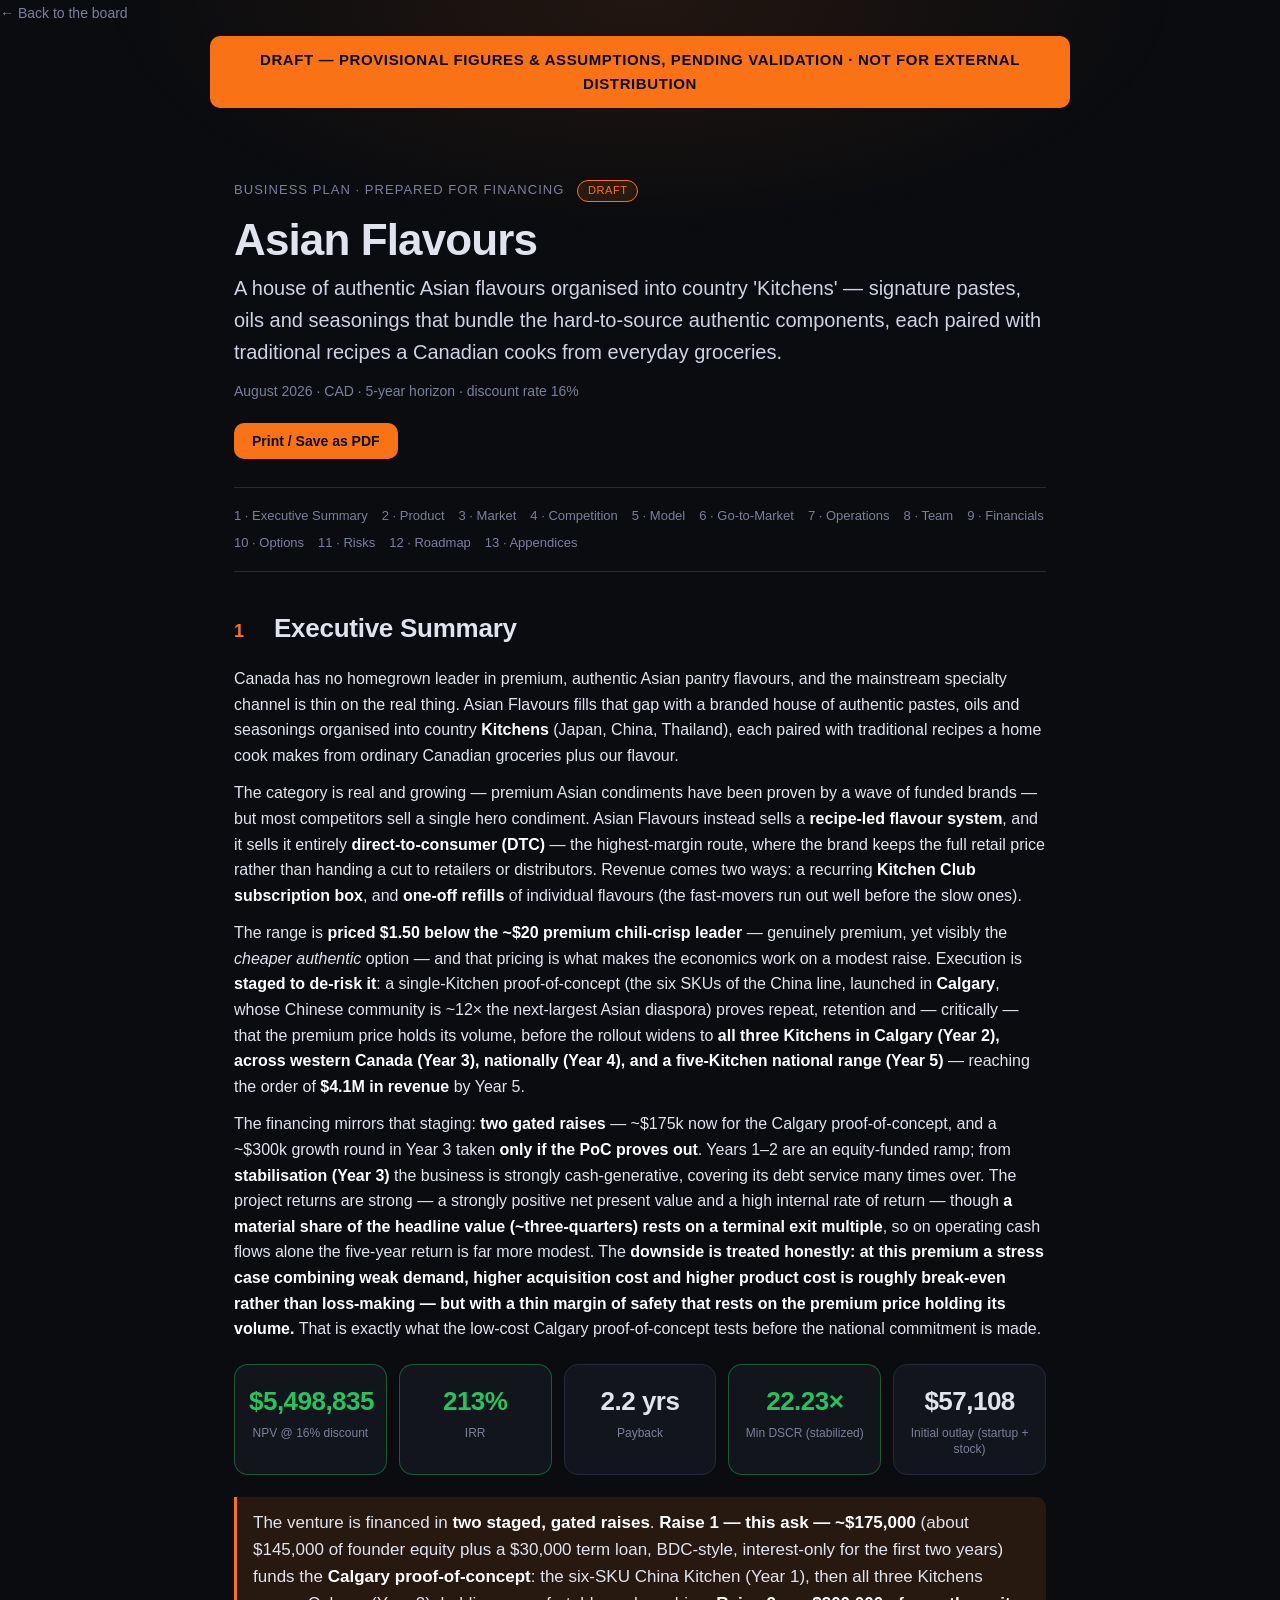
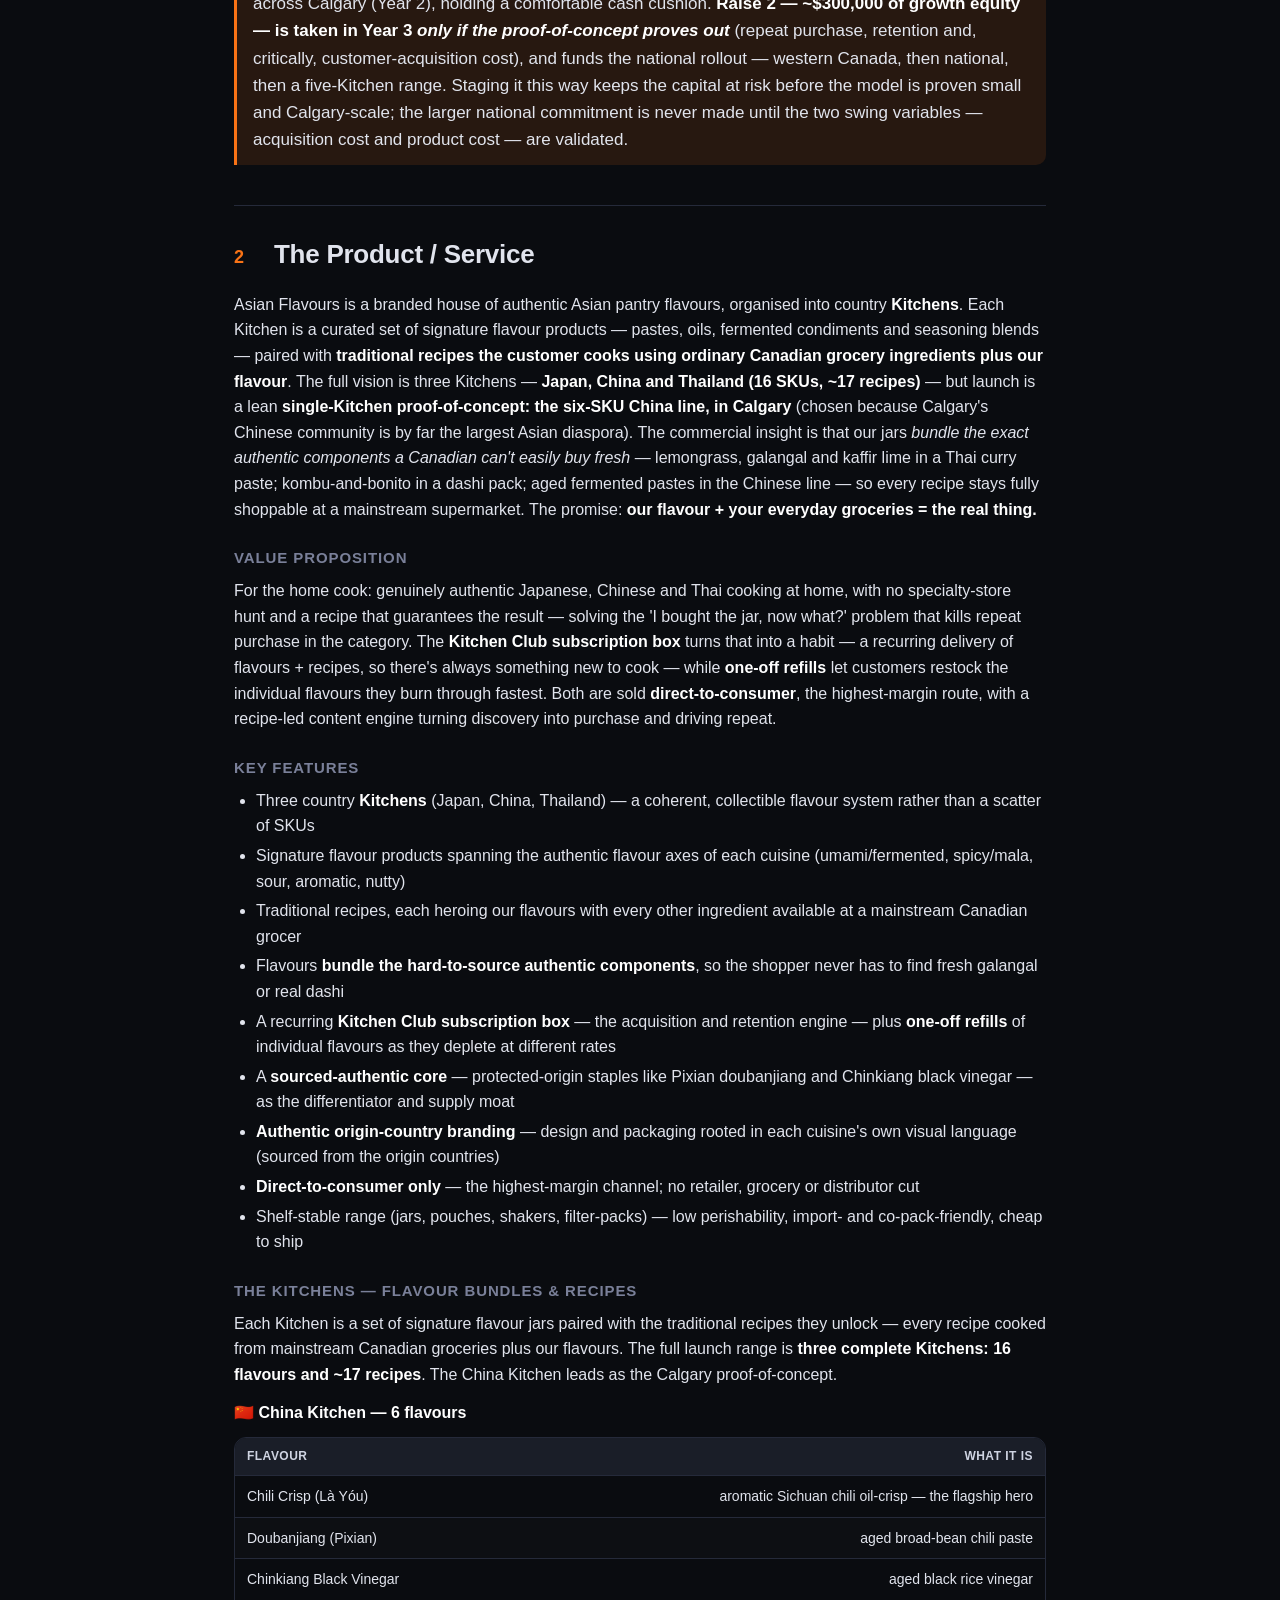
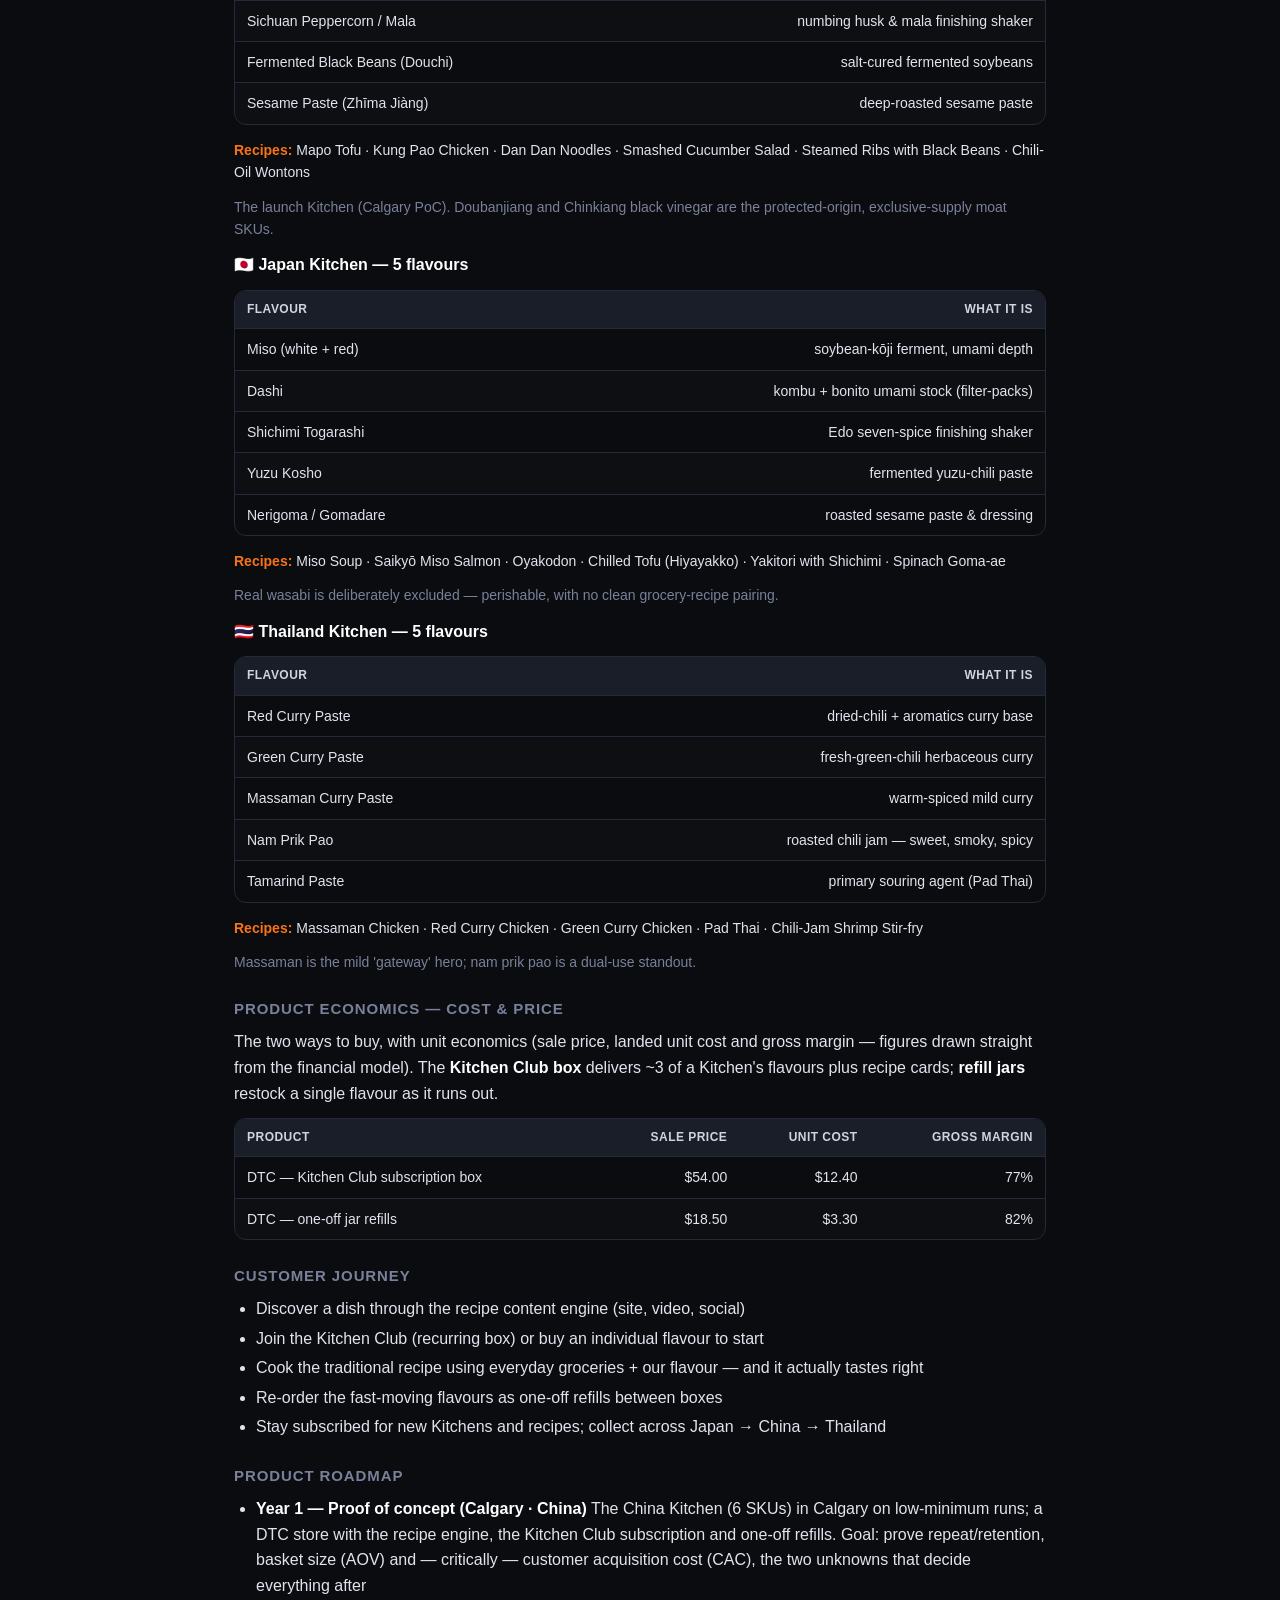
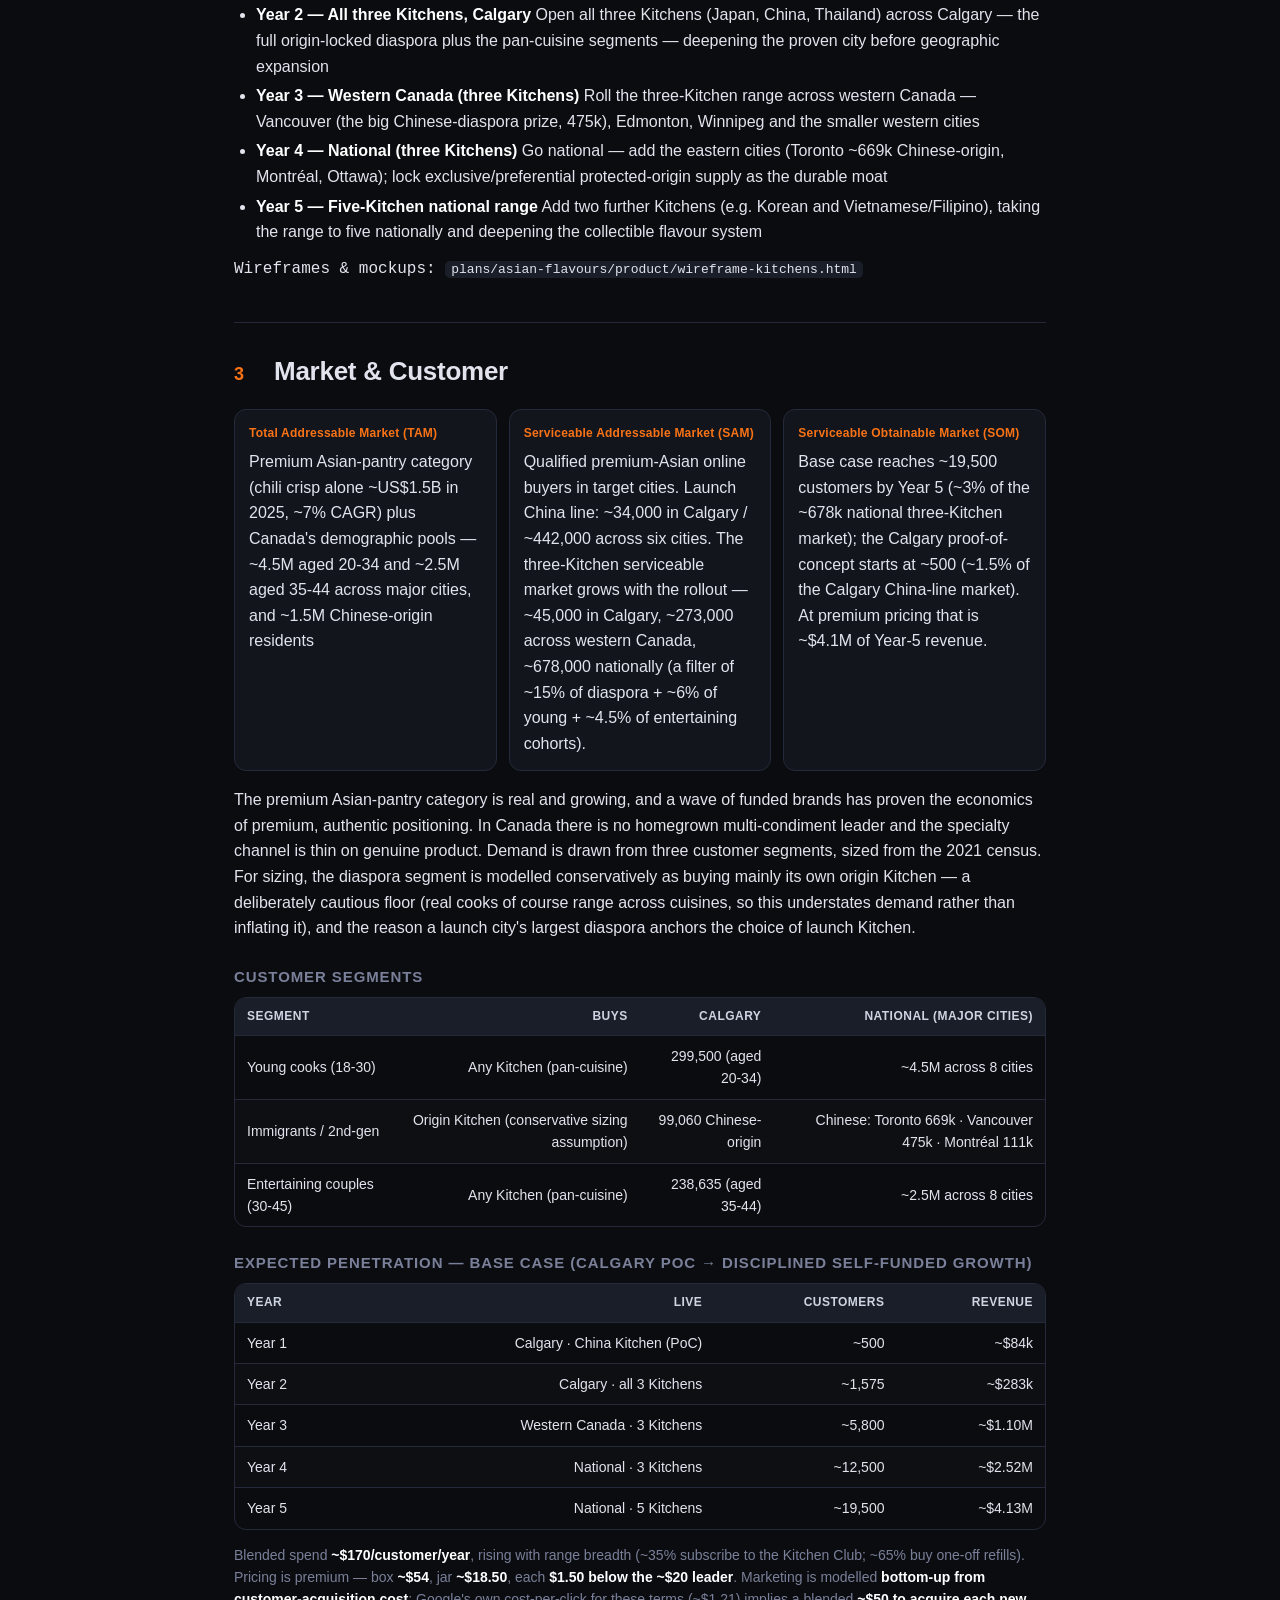
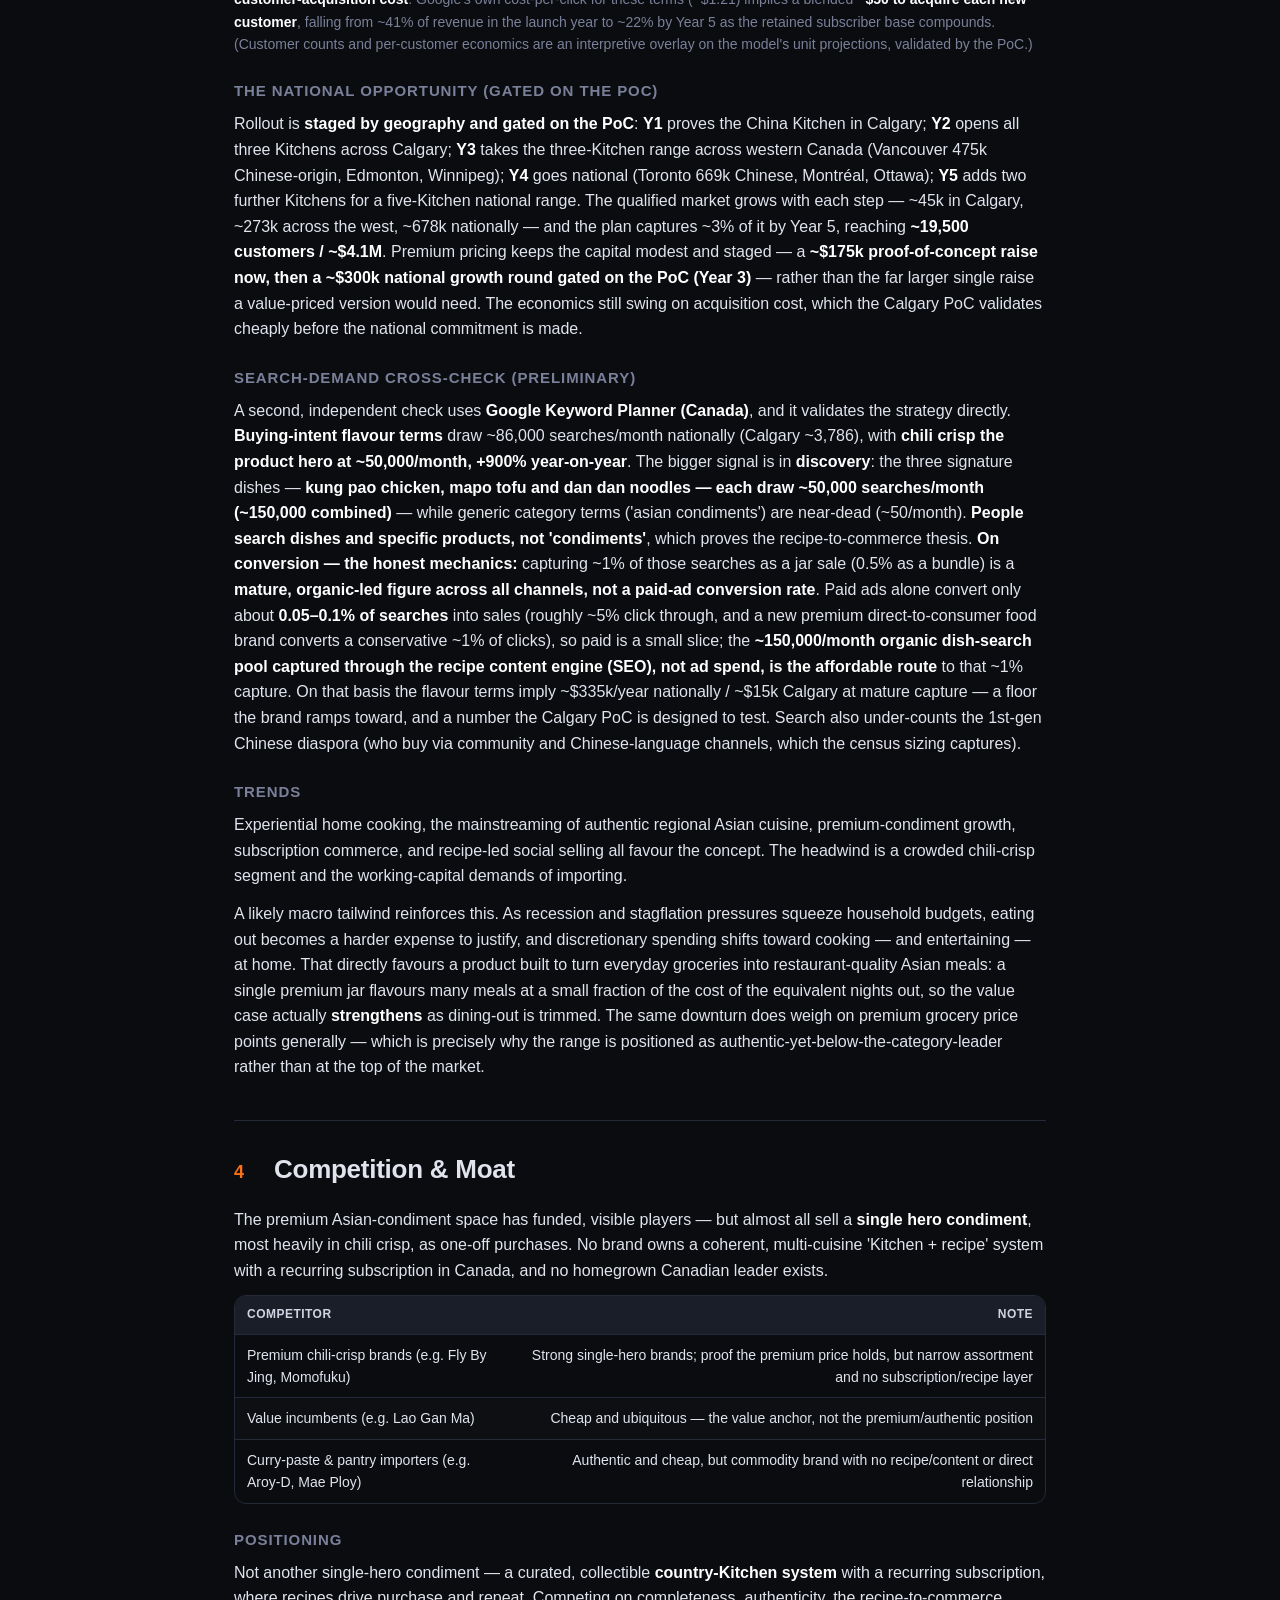
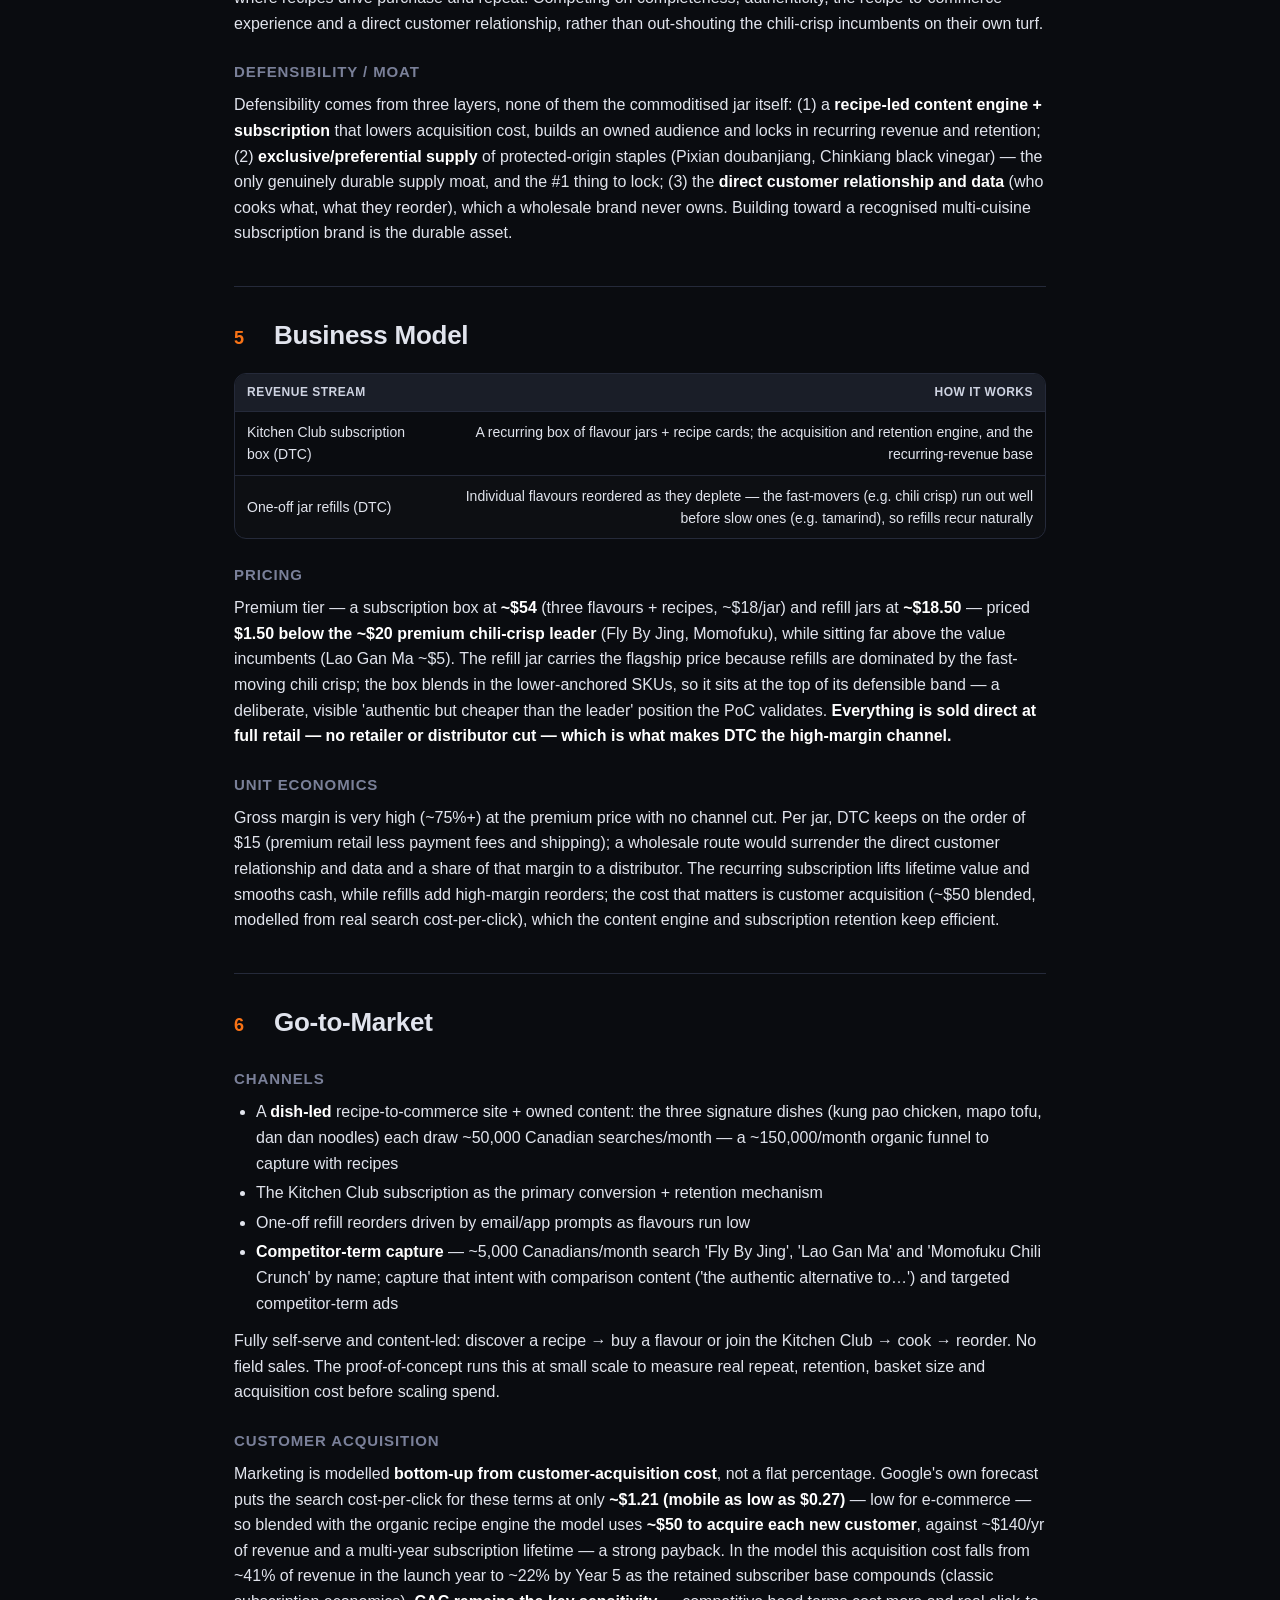
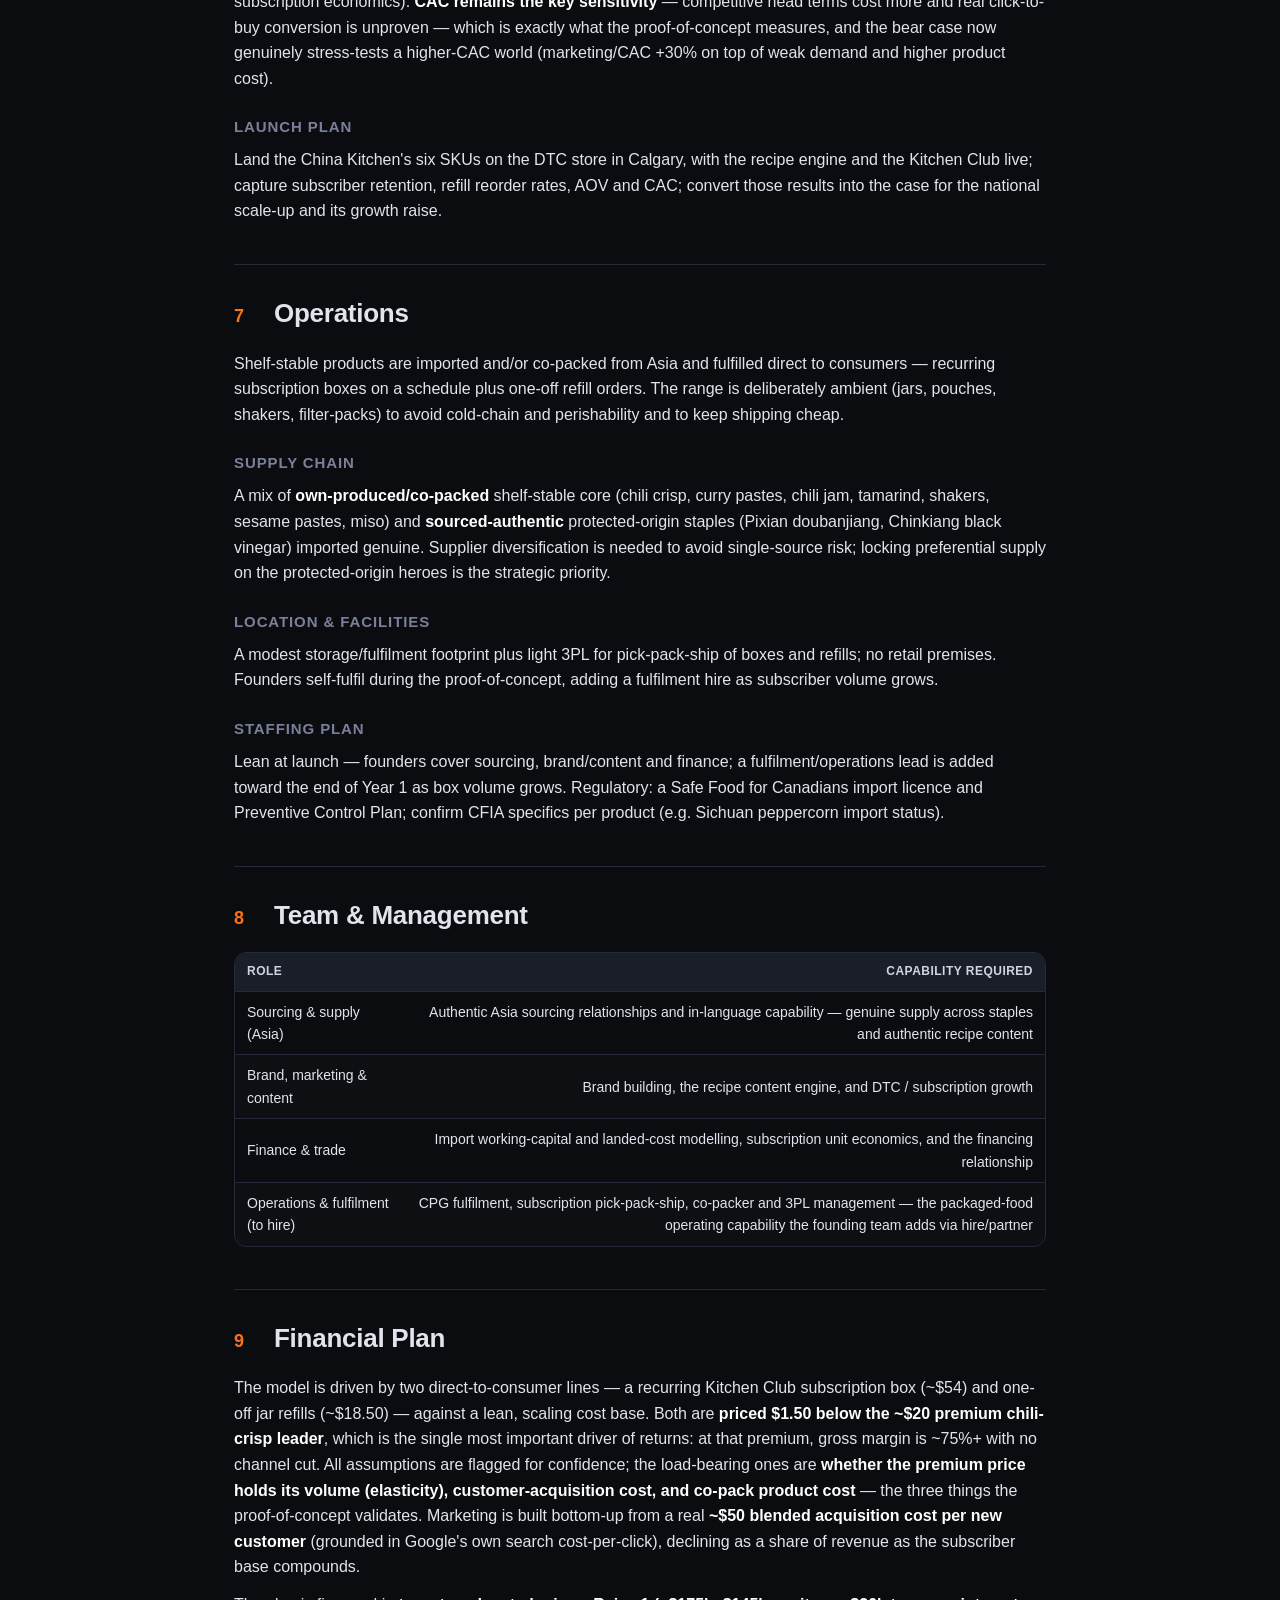
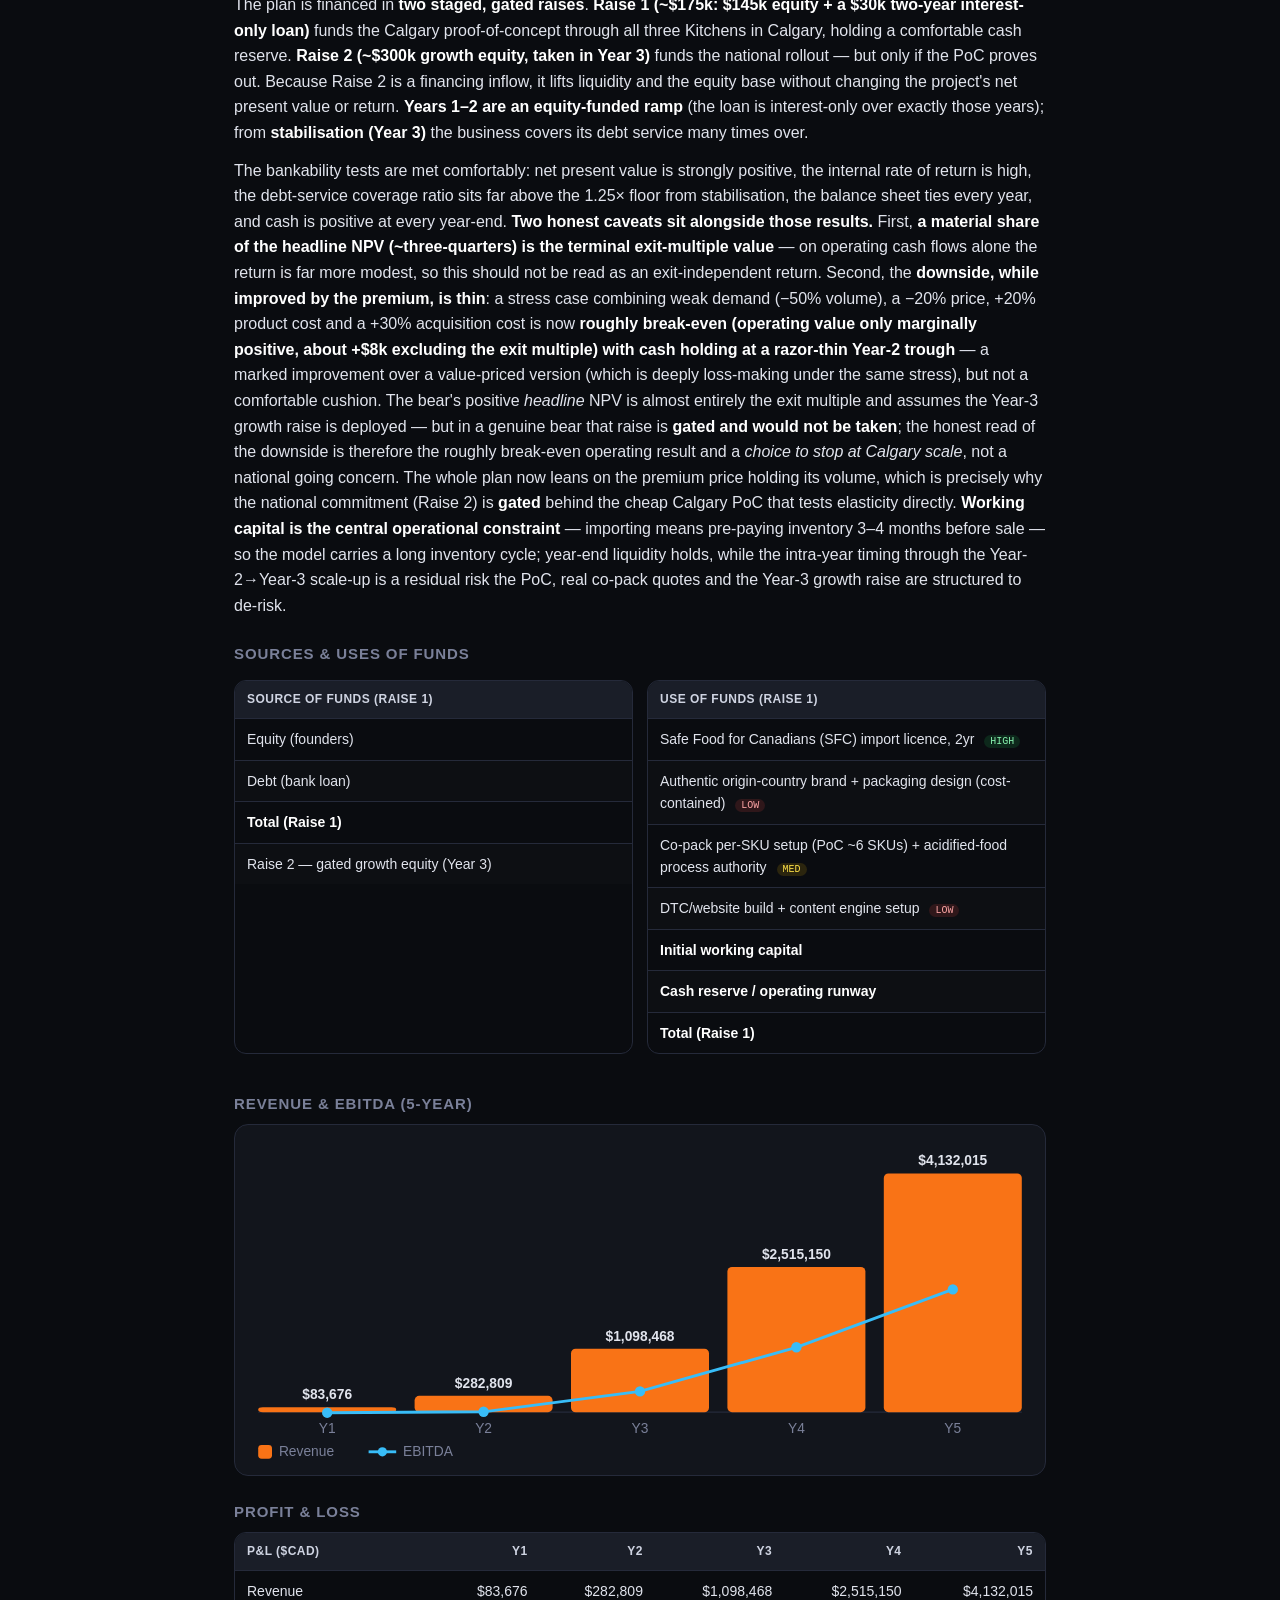
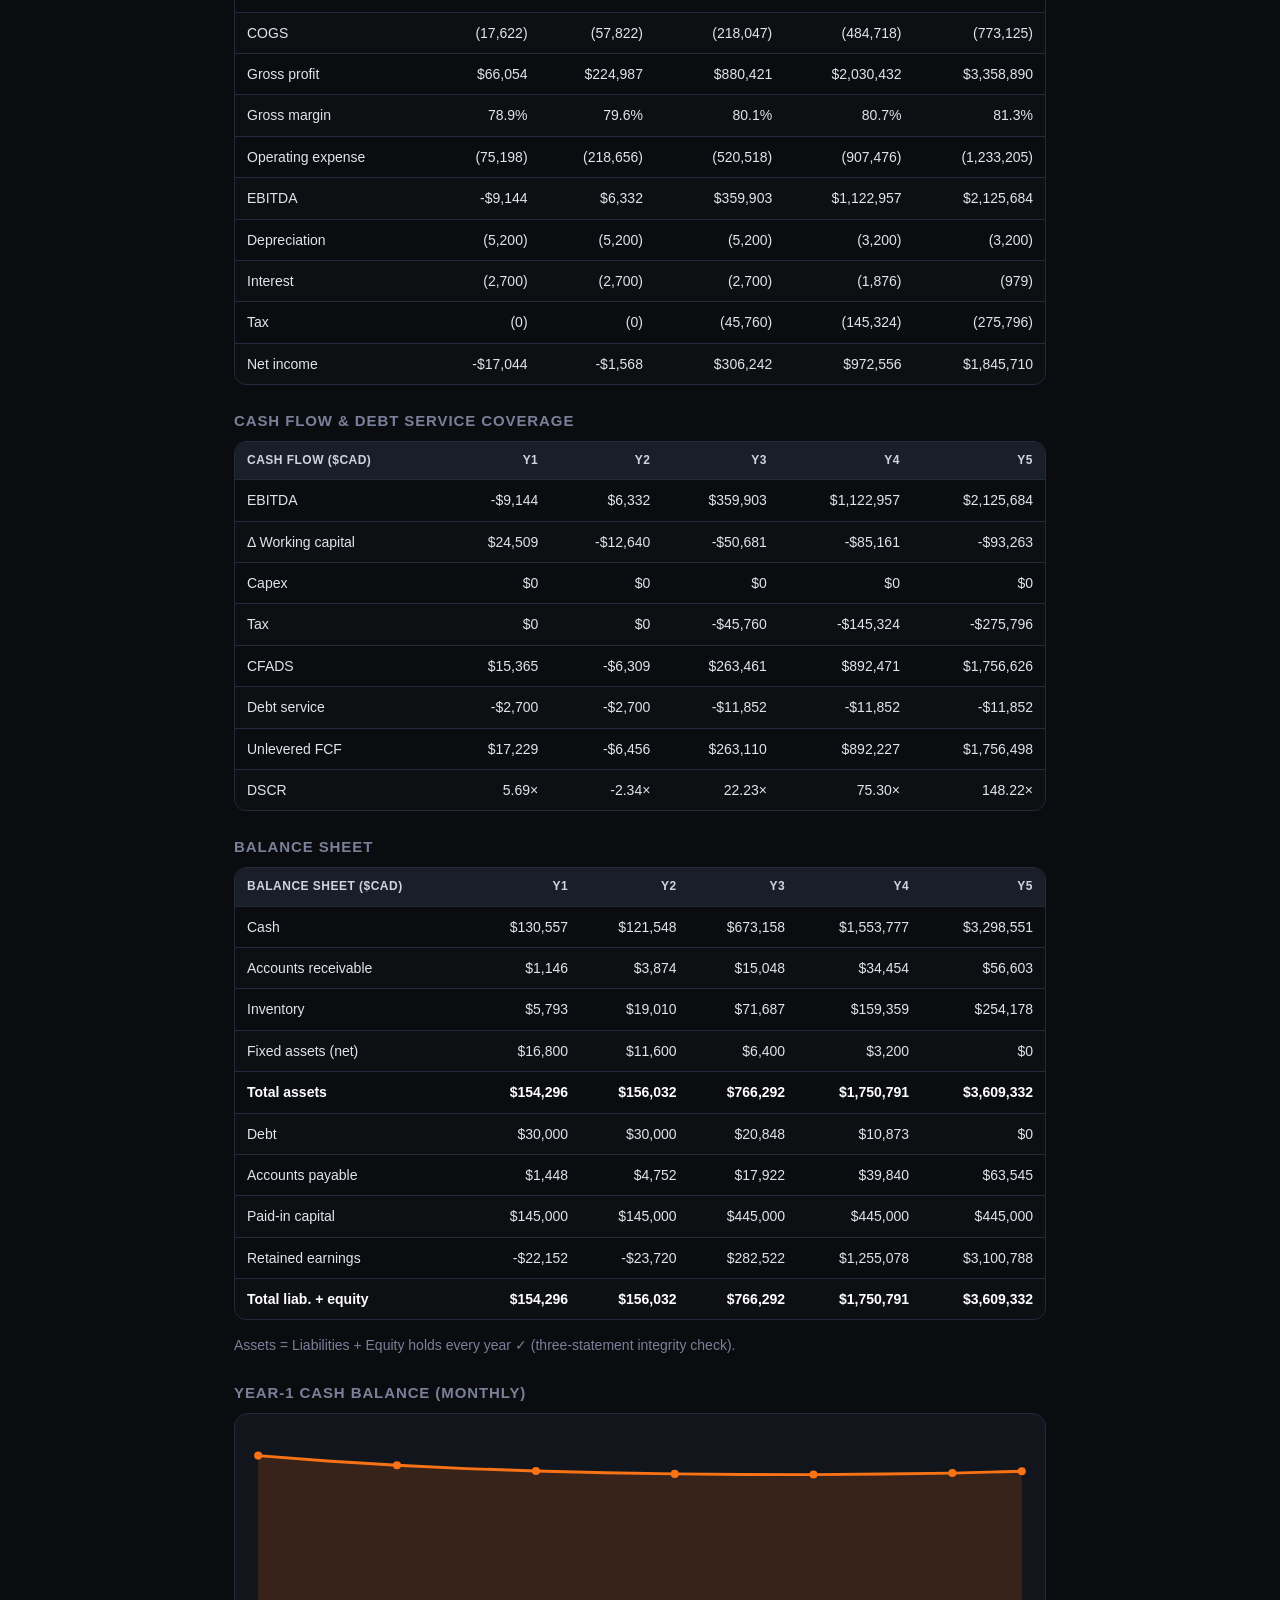
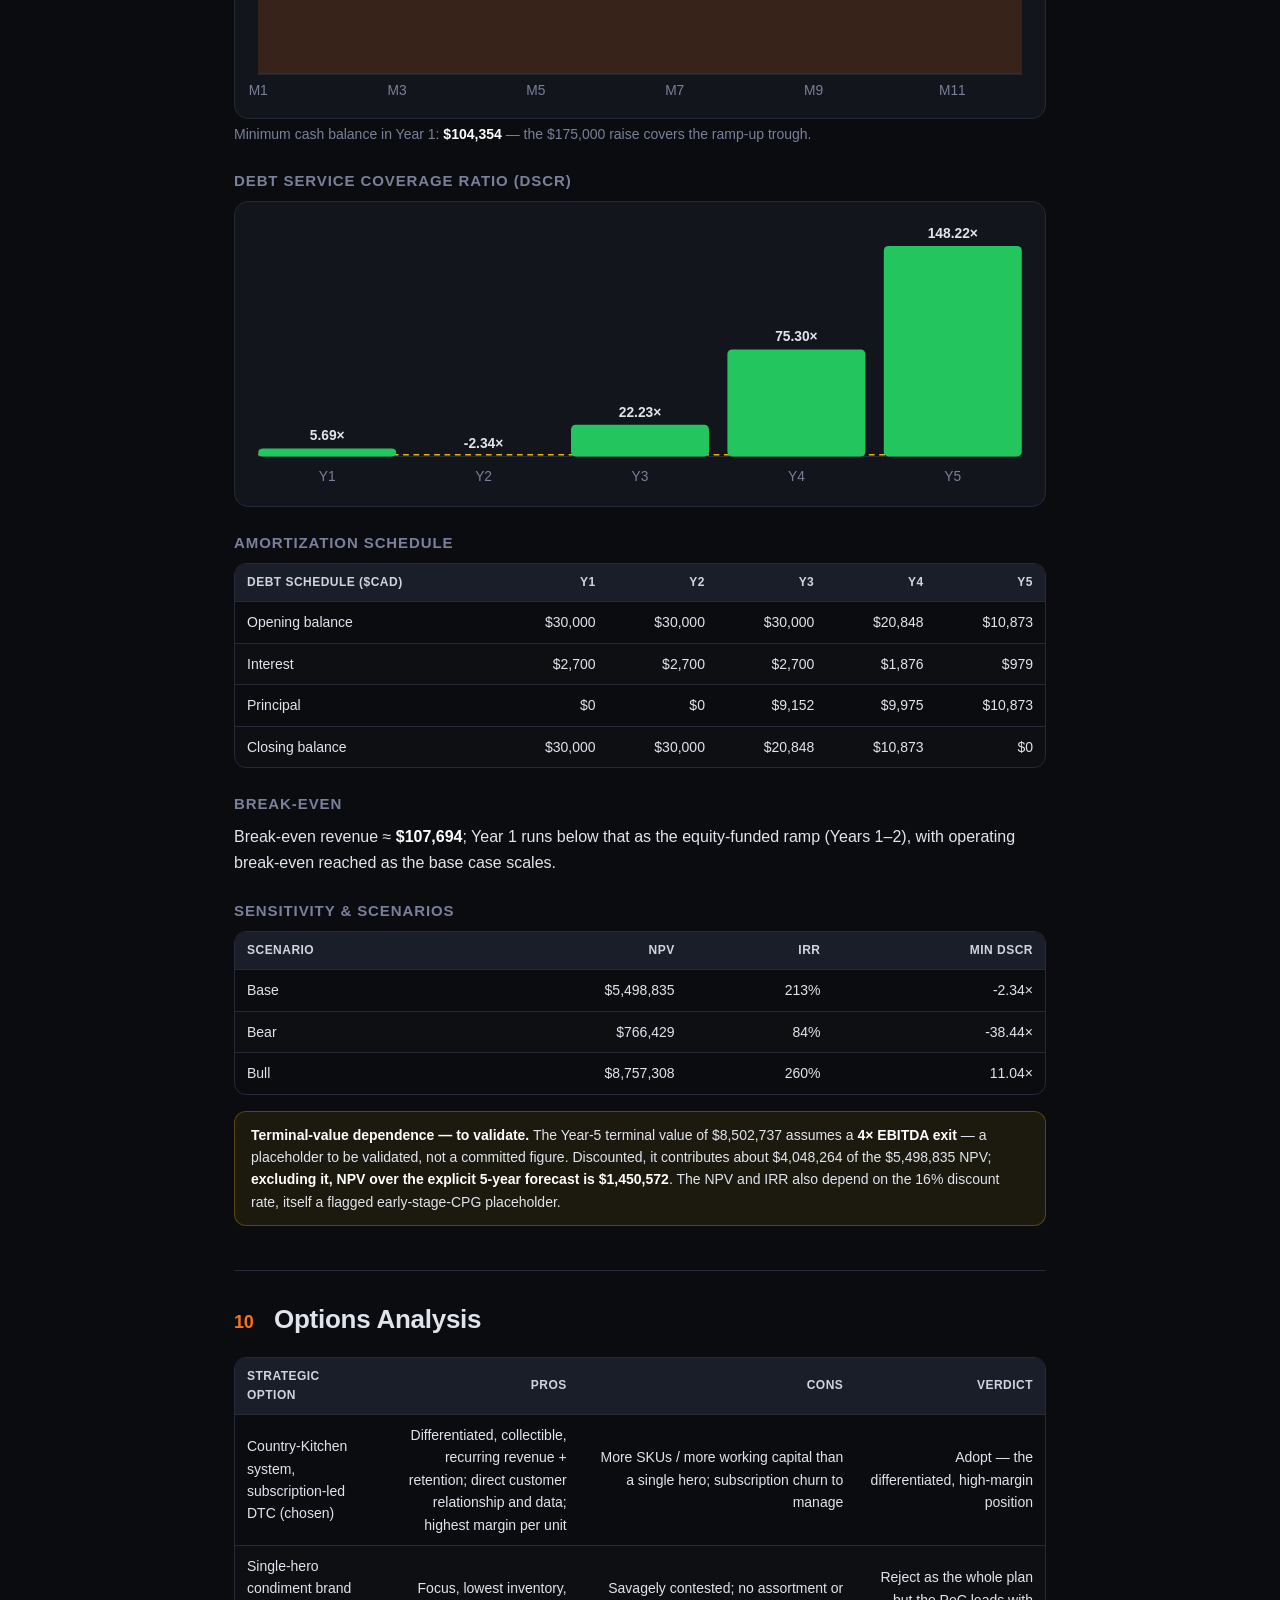
==== commit 3ba75fd0: "Asian Flavours §3: spell out TAM/SAM/SOM in full; add recession/stagflation tailwind to trends - TAM" ====
--- a/plans/asian-flavours/index.html
+++ b/plans/asian-flavours/index.html
@@ -66,7 +66,7 @@
 .grid2{display:grid;grid-template-columns:1fr 1fr;gap:14px}
 .tam{display:grid;grid-template-columns:repeat(3,1fr);gap:12px;margin:10px 0 16px}
 .tam div{background:var(--panel);border:1px solid var(--line);border-radius:12px;padding:14px}
-.tam span{display:block;font-size:12px;color:var(--accent);text-transform:uppercase;letter-spacing:.06em;margin-bottom:6px}
+.tam span{display:block;font-size:12px;color:var(--accent);font-weight:600;letter-spacing:.02em;margin-bottom:6px}
 .conf{font-size:10px;text-transform:uppercase;padding:1px 6px;border-radius:999px;margin-left:6px}
 .conf-low{background:rgba(239,68,68,.15);color:#fca5a5}.conf-med{background:rgba(234,179,8,.15);color:#fde047}.conf-high{background:rgba(34,197,94,.15);color:#86efac}
 .roadmap li{margin:8px 0}.gate{color:var(--accent);font-size:13px}
@@ -119,7 +119,8 @@
     <div class="kpi "><div class="kpi-val">2.2 yrs</div><div class="kpi-lab">Payback</div></div>
     <div class="kpi kpi-ok"><div class="kpi-val">22.23×</div><div class="kpi-lab">Min DSCR (stabilized)</div></div>
     <div class="kpi "><div class="kpi-val">$57,108</div><div class="kpi-lab">Initial outlay (startup + stock)</div></div>
-  </div><p class="ask-line">The venture is financed in <strong>two staged, gated raises</strong>. <strong>Raise 1 — this ask — ~$175,000</strong> (about $145,000 of founder equity plus a $30,000 term loan, BDC-style, interest-only for the first two years) funds the <strong>Calgary proof-of-concept</strong>: the six-SKU China Kitchen (Year 1), then all three Kitchens across Calgary (Year 2), holding a comfortable cash cushion. <strong>Raise 2 — ~$300,000 of growth equity — is taken in Year 3 <em>only if the proof-of-concept proves out</strong></em> (repeat purchase, retention and, critically, customer-acquisition cost), and funds the national rollout — western Canada, then national, then a five-Kitchen range. Staging it this way keeps the capital at risk before the model is proven small and Calgary-scale; the larger national commitment is never made until the two swing variables — acquisition cost and product cost — are validated.</p></section><section id="product" class="plan-section"><h2><span class="sec-n">2</span>The Product / Service</h2><p>Asian Flavours is a branded house of authentic Asian pantry flavours, organised into country <strong>Kitchens</strong>. Each Kitchen is a curated set of signature flavour products — pastes, oils, fermented condiments and seasoning blends — paired with <strong>traditional recipes the customer cooks using ordinary Canadian grocery ingredients plus our flavour</strong>. The full vision is three Kitchens — <strong>Japan, China and Thailand (16 SKUs, ~17 recipes)</strong> — but launch is a lean <strong>single-Kitchen proof-of-concept: the six-SKU China line, in Calgary</strong> (chosen because Calgary&#39;s Chinese community is by far the largest Asian diaspora). The commercial insight is that our jars <em>bundle the exact authentic components a Canadian can&#39;t easily buy fresh</em> — lemongrass, galangal and kaffir lime in a Thai curry paste; kombu-and-bonito in a dashi pack; aged fermented pastes in the Chinese line — so every recipe stays fully shoppable at a mainstream supermarket. The promise: <strong>our flavour + your everyday groceries = the real thing.</strong></p><h4>Value proposition</h4><p>For the home cook: genuinely authentic Japanese, Chinese and Thai cooking at home, with no specialty-store hunt and a recipe that guarantees the result — solving the &#39;I bought the jar, now what?&#39; problem that kills repeat purchase in the category. The <strong>Kitchen Club subscription box</strong> turns that into a habit — a recurring delivery of flavours + recipes, so there&#39;s always something new to cook — while <strong>one-off refills</strong> let customers restock the individual flavours they burn through fastest. Both are sold <strong>direct-to-consumer</strong>, the highest-margin route, with a recipe-led content engine turning discovery into purchase and driving repeat.</p><h4>Key features</h4><ul><li>Three country <strong>Kitchens</strong> (Japan, China, Thailand) — a coherent, collectible flavour system rather than a scatter of SKUs</li><li>Signature flavour products spanning the authentic flavour axes of each cuisine (umami/fermented, spicy/mala, sour, aromatic, nutty)</li><li>Traditional recipes, each heroing our flavours with every other ingredient available at a mainstream Canadian grocer</li><li>Flavours <strong>bundle the hard-to-source authentic components</strong>, so the shopper never has to find fresh galangal or real dashi</li><li>A recurring <strong>Kitchen Club subscription box</strong> — the acquisition and retention engine — plus <strong>one-off refills</strong> of individual flavours as they deplete at different rates</li><li>A <strong>sourced-authentic core</strong> — protected-origin staples like Pixian doubanjiang and Chinkiang black vinegar — as the differentiator and supply moat</li><li><strong>Authentic origin-country branding</strong> — design and packaging rooted in each cuisine&#39;s own visual language (sourced from the origin countries)</li><li><strong>Direct-to-consumer only</strong> — the highest-margin channel; no retailer, grocery or distributor cut</li><li>Shelf-stable range (jars, pouches, shakers, filter-packs) — low perishability, import- and co-pack-friendly, cheap to ship</li></ul><h4>The Kitchens — flavour bundles &amp; recipes</h4><p>Each Kitchen is a set of signature flavour jars paired with the traditional recipes they unlock — every recipe cooked from mainstream Canadian groceries plus our flavours. The full launch range is <strong>three complete Kitchens: 16 flavours and ~17 recipes</strong>. The China Kitchen leads as the Calgary proof-of-concept.</p><p class="kitchen-name"><strong>🇨🇳 China Kitchen — 6 flavours</strong></p><div class="table-wrap"><table><thead><tr><th>Flavour</th><th class="num">What it is</th></tr></thead><tbody><tr><td>Chili Crisp (Là Yóu)</td><td class="num">aromatic Sichuan chili oil-crisp — the flagship hero</td></tr><tr><td>Doubanjiang (Pixian)</td><td class="num">aged broad-bean chili paste</td></tr><tr><td>Chinkiang Black Vinegar</td><td class="num">aged black rice vinegar</td></tr><tr><td>Sichuan Peppercorn / Mala</td><td class="num">numbing husk &amp; mala finishing shaker</td></tr><tr><td>Fermented Black Beans (Douchi)</td><td class="num">salt-cured fermented soybeans</td></tr><tr><td>Sesame Paste (Zhīma Jiàng)</td><td class="num">deep-roasted sesame paste</td></tr></tbody></table></div><p class="recipes"><strong>Recipes:</strong> Mapo Tofu · Kung Pao Chicken · Dan Dan Noodles · Smashed Cucumber Salad · Steamed Ribs with Black Beans · Chili-Oil Wontons</p><p class="chart-note">The launch Kitchen (Calgary PoC). Doubanjiang and Chinkiang black vinegar are the protected-origin, exclusive-supply moat SKUs.</p><p class="kitchen-name"><strong>🇯🇵 Japan Kitchen — 5 flavours</strong></p><div class="table-wrap"><table><thead><tr><th>Flavour</th><th class="num">What it is</th></tr></thead><tbody><tr><td>Miso (white + red)</td><td class="num">soybean-kōji ferment, umami depth</td></tr><tr><td>Dashi</td><td class="num">kombu + bonito umami stock (filter-packs)</td></tr><tr><td>Shichimi Togarashi</td><td class="num">Edo seven-spice finishing shaker</td></tr><tr><td>Yuzu Kosho</td><td class="num">fermented yuzu-chili paste</td></tr><tr><td>Nerigoma / Gomadare</td><td class="num">roasted sesame paste &amp; dressing</td></tr></tbody></table></div><p class="recipes"><strong>Recipes:</strong> Miso Soup · Saikyō Miso Salmon · Oyakodon · Chilled Tofu (Hiyayakko) · Yakitori with Shichimi · Spinach Goma-ae</p><p class="chart-note">Real wasabi is deliberately excluded — perishable, with no clean grocery-recipe pairing.</p><p class="kitchen-name"><strong>🇹🇭 Thailand Kitchen — 5 flavours</strong></p><div class="table-wrap"><table><thead><tr><th>Flavour</th><th class="num">What it is</th></tr></thead><tbody><tr><td>Red Curry Paste</td><td class="num">dried-chili + aromatics curry base</td></tr><tr><td>Green Curry Paste</td><td class="num">fresh-green-chili herbaceous curry</td></tr><tr><td>Massaman Curry Paste</td><td class="num">warm-spiced mild curry</td></tr><tr><td>Nam Prik Pao</td><td class="num">roasted chili jam — sweet, smoky, spicy</td></tr><tr><td>Tamarind Paste</td><td class="num">primary souring agent (Pad Thai)</td></tr></tbody></table></div><p class="recipes"><strong>Recipes:</strong> Massaman Chicken · Red Curry Chicken · Green Curry Chicken · Pad Thai · Chili-Jam Shrimp Stir-fry</p><p class="chart-note">Massaman is the mild &#39;gateway&#39; hero; nam prik pao is a dual-use standout.</p><h4>Product economics — cost &amp; price</h4><p>The two ways to buy, with unit economics (sale price, landed unit cost and gross margin — figures drawn straight from the financial model). The <strong>Kitchen Club box</strong> delivers ~3 of a Kitchen&#39;s flavours plus recipe cards; <strong>refill jars</strong> restock a single flavour as it runs out.</p><div class="table-wrap"><table><thead><tr><th>Product</th><th class="num">Sale price</th><th class="num">Unit cost</th><th class="num">Gross margin</th></tr></thead><tbody><tr><td>DTC — Kitchen Club subscription box</td><td class="num">$54.00</td><td class="num">$12.40</td><td class="num">77%</td></tr><tr><td>DTC — one-off jar refills</td><td class="num">$18.50</td><td class="num">$3.30</td><td class="num">82%</td></tr></tbody></table></div><h4>Customer journey</h4><ul><li>Discover a dish through the recipe content engine (site, video, social)</li><li>Join the Kitchen Club (recurring box) or buy an individual flavour to start</li><li>Cook the traditional recipe using everyday groceries + our flavour — and it actually tastes right</li><li>Re-order the fast-moving flavours as one-off refills between boxes</li><li>Stay subscribed for new Kitchens and recipes; collect across Japan → China → Thailand</li></ul><h4>Product roadmap</h4><ul><li><strong>Year 1 — Proof of concept (Calgary · China)</strong> The China Kitchen (6 SKUs) in Calgary on low-minimum runs; a DTC store with the recipe engine, the Kitchen Club subscription and one-off refills. Goal: prove repeat/retention, basket size (AOV) and — critically — customer acquisition cost (CAC), the two unknowns that decide everything after</li><li><strong>Year 2 — All three Kitchens, Calgary</strong> Open all three Kitchens (Japan, China, Thailand) across Calgary — the full origin-locked diaspora plus the pan-cuisine segments — deepening the proven city before geographic expansion</li><li><strong>Year 3 — Western Canada (three Kitchens)</strong> Roll the three-Kitchen range across western Canada — Vancouver (the big Chinese-diaspora prize, 475k), Edmonton, Winnipeg and the smaller western cities</li><li><strong>Year 4 — National (three Kitchens)</strong> Go national — add the eastern cities (Toronto ~669k Chinese-origin, Montréal, Ottawa); lock exclusive/preferential protected-origin supply as the durable moat</li><li><strong>Year 5 — Five-Kitchen national range</strong> Add two further Kitchens (e.g. Korean and Vietnamese/Filipino), taking the range to five nationally and deepening the collectible flavour system</li></ul><p class="artifact-ref">Wireframes &amp; mockups: <code>plans/asian-flavours/product/wireframe-kitchens.html</code></p></section><section id="market" class="plan-section"><h2><span class="sec-n">3</span>Market &amp; Customer</h2><div class="tam"><div><span>TAM</span>Premium Asian-pantry category (chili crisp alone ~US$1.5B in 2025, ~7% CAGR) plus Canada&#39;s demographic pools — ~4.5M aged 20-34 and ~2.5M aged 35-44 across major cities, and ~1.5M Chinese-origin residents</div><div><span>SAM</span>Qualified premium-Asian online buyers in target cities. Launch China line: ~34,000 in Calgary / ~442,000 across six cities. The three-Kitchen serviceable market grows with the rollout — ~45,000 in Calgary, ~273,000 across western Canada, ~678,000 nationally (a filter of ~15% of diaspora + ~6% of young + ~4.5% of entertaining cohorts).</div><div><span>SOM</span>Base case reaches ~19,500 customers by Year 5 (~3% of the ~678k national three-Kitchen market); the Calgary proof-of-concept starts at ~500 (~1.5% of the Calgary China-line market). At premium pricing that is ~$4.1M of Year-5 revenue.</div></div><p>The premium Asian-pantry category is real and growing, and a wave of funded brands has proven the economics of premium, authentic positioning. In Canada there is no homegrown multi-condiment leader and the specialty channel is thin on genuine product. Demand is drawn from three customer segments, sized from the 2021 census. For sizing, the diaspora segment is modelled conservatively as buying mainly its own origin Kitchen — a deliberately cautious floor (real cooks of course range across cuisines, so this understates demand rather than inflating it), and the reason a launch city&#39;s largest diaspora anchors the choice of launch Kitchen.</p><h4>Customer segments</h4><div class="table-wrap"><table><thead><tr><th>Segment</th><th class="num">Buys</th><th class="num">Calgary</th><th class="num">National (major cities)</th></tr></thead><tbody><tr><td>Young cooks (18-30)</td><td class="num">Any Kitchen (pan-cuisine)</td><td class="num">299,500 (aged 20-34)</td><td class="num">~4.5M across 8 cities</td></tr><tr><td>Immigrants / 2nd-gen</td><td class="num">Origin Kitchen (conservative sizing assumption)</td><td class="num">99,060 Chinese-origin</td><td class="num">Chinese: Toronto 669k · Vancouver 475k · Montréal 111k</td></tr><tr><td>Entertaining couples (30-45)</td><td class="num">Any Kitchen (pan-cuisine)</td><td class="num">238,635 (aged 35-44)</td><td class="num">~2.5M across 8 cities</td></tr></tbody></table></div><h4>Expected penetration — base case (Calgary PoC → disciplined self-funded growth)</h4><div class="table-wrap"><table><thead><tr><th>Year</th><th class="num">Live</th><th class="num">Customers</th><th class="num">Revenue</th></tr></thead><tbody><tr><td>Year 1</td><td class="num">Calgary · China Kitchen (PoC)</td><td class="num">~500</td><td class="num">~$84k</td></tr><tr><td>Year 2</td><td class="num">Calgary · all 3 Kitchens</td><td class="num">~1,575</td><td class="num">~$283k</td></tr><tr><td>Year 3</td><td class="num">Western Canada · 3 Kitchens</td><td class="num">~5,800</td><td class="num">~$1.10M</td></tr><tr><td>Year 4</td><td class="num">National · 3 Kitchens</td><td class="num">~12,500</td><td class="num">~$2.52M</td></tr><tr><td>Year 5</td><td class="num">National · 5 Kitchens</td><td class="num">~19,500</td><td class="num">~$4.13M</td></tr></tbody></table></div><p class="chart-note">Blended spend <strong>~$170/customer/year</strong>, rising with range breadth (~35% subscribe to the Kitchen Club; ~65% buy one-off refills). Pricing is premium — box <strong>~$54</strong>, jar <strong>~$18.50</strong>, each <strong>$1.50 below the ~$20 leader</strong>. Marketing is modelled <strong>bottom-up from customer-acquisition cost</strong>: Google&#39;s own cost-per-click for these terms (~$1.21) implies a blended <strong>~$50 to acquire each new customer</strong>, falling from ~41% of revenue in the launch year to ~22% by Year 5 as the retained subscriber base compounds. (Customer counts and per-customer economics are an interpretive overlay on the model&#39;s unit projections, validated by the PoC.)</p><h4>The national opportunity (gated on the PoC)</h4><p>Rollout is <strong>staged by geography and gated on the PoC</strong>: <strong>Y1</strong> proves the China Kitchen in Calgary; <strong>Y2</strong> opens all three Kitchens across Calgary; <strong>Y3</strong> takes the three-Kitchen range across western Canada (Vancouver 475k Chinese-origin, Edmonton, Winnipeg); <strong>Y4</strong> goes national (Toronto 669k Chinese, Montréal, Ottawa); <strong>Y5</strong> adds two further Kitchens for a five-Kitchen national range. The qualified market grows with each step — ~45k in Calgary, ~273k across the west, ~678k nationally — and the plan captures ~3% of it by Year 5, reaching <strong>~19,500 customers / ~$4.1M</strong>. Premium pricing keeps the capital modest and staged — a <strong>~$175k proof-of-concept raise now, then a ~$300k national growth round gated on the PoC (Year 3)</strong> — rather than the far larger single raise a value-priced version would need. The economics still swing on acquisition cost, which the Calgary PoC validates cheaply before the national commitment is made.</p><h4>Search-demand cross-check (preliminary)</h4><p>A second, independent check uses <strong>Google Keyword Planner (Canada)</strong>, and it validates the strategy directly. <strong>Buying-intent flavour terms</strong> draw ~86,000 searches/month nationally (Calgary ~3,786), with <strong>chili crisp the product hero at ~50,000/month, +900% year-on-year</strong>. The bigger signal is in <strong>discovery</strong>: the three signature dishes — <strong>kung pao chicken, mapo tofu and dan dan noodles — each draw ~50,000 searches/month (~150,000 combined)</strong> — while generic category terms (&#39;asian condiments&#39;) are near-dead (~50/month). <strong>People search dishes and specific products, not &#39;condiments&#39;</strong>, which proves the recipe-to-commerce thesis. <strong>On conversion — the honest mechanics:</strong> capturing ~1% of those searches as a jar sale (0.5% as a bundle) is a <strong>mature, organic-led figure across all channels, not a paid-ad conversion rate</strong>. Paid ads alone convert only about <strong>0.05–0.1% of searches</strong> into sales (roughly ~5% click through, and a new premium direct-to-consumer food brand converts a conservative ~1% of clicks), so paid is a small slice; the <strong>~150,000/month organic dish-search pool captured through the recipe content engine (SEO), not ad spend, is the affordable route</strong> to that ~1% capture. On that basis the flavour terms imply ~$335k/year nationally / ~$15k Calgary at mature capture — a floor the brand ramps toward, and a number the Calgary PoC is designed to test. Search also under-counts the 1st-gen Chinese diaspora (who buy via community and Chinese-language channels, which the census sizing captures).</p><h4>Trends</h4><p>Experiential home cooking, the mainstreaming of authentic regional Asian cuisine, premium-condiment growth, subscription commerce, and recipe-led social selling all favour the concept. The headwind is a crowded chili-crisp segment and the working-capital demands of importing.</p></section><section id="competition" class="plan-section"><h2><span class="sec-n">4</span>Competition &amp; Moat</h2><p>The premium Asian-condiment space has funded, visible players — but almost all sell a <strong>single hero condiment</strong>, most heavily in chili crisp, as one-off purchases. No brand owns a coherent, multi-cuisine &#39;Kitchen + recipe&#39; system with a recurring subscription in Canada, and no homegrown Canadian leader exists.</p><div class="table-wrap"><table><thead><tr><th>Competitor</th><th class="num">Note</th></tr></thead><tbody><tr><td>Premium chili-crisp brands (e.g. Fly By Jing, Momofuku)</td><td class="num">Strong single-hero brands; proof the premium price holds, but narrow assortment and no subscription/recipe layer</td></tr><tr><td>Value incumbents (e.g. Lao Gan Ma)</td><td class="num">Cheap and ubiquitous — the value anchor, not the premium/authentic position</td></tr><tr><td>Curry-paste &amp; pantry importers (e.g. Aroy-D, Mae Ploy)</td><td class="num">Authentic and cheap, but commodity brand with no recipe/content or direct relationship</td></tr></tbody></table></div><h4>Positioning</h4><p>Not another single-hero condiment — a curated, collectible <strong>country-Kitchen system</strong> with a recurring subscription, where recipes drive purchase and repeat. Competing on completeness, authenticity, the recipe-to-commerce experience and a direct customer relationship, rather than out-shouting the chili-crisp incumbents on their own turf.</p><h4>Defensibility / moat</h4><p>Defensibility comes from three layers, none of them the commoditised jar itself: (1) a <strong>recipe-led content engine + subscription</strong> that lowers acquisition cost, builds an owned audience and locks in recurring revenue and retention; (2) <strong>exclusive/preferential supply</strong> of protected-origin staples (Pixian doubanjiang, Chinkiang black vinegar) — the only genuinely durable supply moat, and the #1 thing to lock; (3) the <strong>direct customer relationship and data</strong> (who cooks what, what they reorder), which a wholesale brand never owns. Building toward a recognised multi-cuisine subscription brand is the durable asset.</p></section><section id="model" class="plan-section"><h2><span class="sec-n">5</span>Business Model</h2><div class="table-wrap"><table><thead><tr><th>Revenue stream</th><th class="num">How it works</th></tr></thead><tbody><tr><td>Kitchen Club subscription box (DTC)</td><td class="num">A recurring box of flavour jars + recipe cards; the acquisition and retention engine, and the recurring-revenue base</td></tr><tr><td>One-off jar refills (DTC)</td><td class="num">Individual flavours reordered as they deplete — the fast-movers (e.g. chili crisp) run out well before slow ones (e.g. tamarind), so refills recur naturally</td></tr></tbody></table></div><h4>Pricing</h4><p>Premium tier — a subscription box at <strong>~$54</strong> (three flavours + recipes, ~$18/jar) and refill jars at <strong>~$18.50</strong> — priced <strong>$1.50 below the ~$20 premium chili-crisp leader</strong> (Fly By Jing, Momofuku), while sitting far above the value incumbents (Lao Gan Ma ~$5). The refill jar carries the flagship price because refills are dominated by the fast-moving chili crisp; the box blends in the lower-anchored SKUs, so it sits at the top of its defensible band — a deliberate, visible &#39;authentic but cheaper than the leader&#39; position the PoC validates. <strong>Everything is sold direct at full retail — no retailer or distributor cut — which is what makes DTC the high-margin channel.</strong></p><h4>Unit economics</h4><p>Gross margin is very high (~75%+) at the premium price with no channel cut. Per jar, DTC keeps on the order of $15 (premium retail less payment fees and shipping); a wholesale route would surrender the direct customer relationship and data and a share of that margin to a distributor. The recurring subscription lifts lifetime value and smooths cash, while refills add high-margin reorders; the cost that matters is customer acquisition (~$50 blended, modelled from real search cost-per-click), which the content engine and subscription retention keep efficient.</p></section><section id="gtm" class="plan-section"><h2><span class="sec-n">6</span>Go-to-Market</h2><h4>Channels</h4><ul><li>A <strong>dish-led</strong> recipe-to-commerce site + owned content: the three signature dishes (kung pao chicken, mapo tofu, dan dan noodles) each draw ~50,000 Canadian searches/month — a ~150,000/month organic funnel to capture with recipes</li><li>The Kitchen Club subscription as the primary conversion + retention mechanism</li><li>One-off refill reorders driven by email/app prompts as flavours run low</li><li><strong>Competitor-term capture</strong> — ~5,000 Canadians/month search &#39;Fly By Jing&#39;, &#39;Lao Gan Ma&#39; and &#39;Momofuku Chili Crunch&#39; by name; capture that intent with comparison content (&#39;the authentic alternative to…&#39;) and targeted competitor-term ads</li></ul><p>Fully self-serve and content-led: discover a recipe → buy a flavour or join the Kitchen Club → cook → reorder. No field sales. The proof-of-concept runs this at small scale to measure real repeat, retention, basket size and acquisition cost before scaling spend.</p><h4>Customer acquisition</h4><p>Marketing is modelled <strong>bottom-up from customer-acquisition cost</strong>, not a flat percentage. Google&#39;s own forecast puts the search cost-per-click for these terms at only <strong>~$1.21 (mobile as low as $0.27)</strong> — low for e-commerce — so blended with the organic recipe engine the model uses <strong>~$50 to acquire each new customer</strong>, against ~$140/yr of revenue and a multi-year subscription lifetime — a strong payback. In the model this acquisition cost falls from ~41% of revenue in the launch year to ~22% by Year 5 as the retained subscriber base compounds (classic subscription economics). <strong>CAC remains the key sensitivity</strong> — competitive head terms cost more and real click-to-buy conversion is unproven — which is exactly what the proof-of-concept measures, and the bear case now genuinely stress-tests a higher-CAC world (marketing/CAC +30% on top of weak demand and higher product cost).</p><h4>Launch plan</h4><p>Land the China Kitchen&#39;s six SKUs on the DTC store in Calgary, with the recipe engine and the Kitchen Club live; capture subscriber retention, refill reorder rates, AOV and CAC; convert those results into the case for the national scale-up and its growth raise.</p></section><section id="operations" class="plan-section"><h2><span class="sec-n">7</span>Operations</h2><p>Shelf-stable products are imported and/or co-packed from Asia and fulfilled direct to consumers — recurring subscription boxes on a schedule plus one-off refill orders. The range is deliberately ambient (jars, pouches, shakers, filter-packs) to avoid cold-chain and perishability and to keep shipping cheap.</p><h4>Supply chain</h4><p>A mix of <strong>own-produced/co-packed</strong> shelf-stable core (chili crisp, curry pastes, chili jam, tamarind, shakers, sesame pastes, miso) and <strong>sourced-authentic</strong> protected-origin staples (Pixian doubanjiang, Chinkiang black vinegar) imported genuine. Supplier diversification is needed to avoid single-source risk; locking preferential supply on the protected-origin heroes is the strategic priority.</p><h4>Location & facilities</h4><p>A modest storage/fulfilment footprint plus light 3PL for pick-pack-ship of boxes and refills; no retail premises. Founders self-fulfil during the proof-of-concept, adding a fulfilment hire as subscriber volume grows.</p><h4>Staffing plan</h4><p>Lean at launch — founders cover sourcing, brand/content and finance; a fulfilment/operations lead is added toward the end of Year 1 as box volume grows. Regulatory: a Safe Food for Canadians import licence and Preventive Control Plan; confirm CFIA specifics per product (e.g. Sichuan peppercorn import status).</p></section><section id="team" class="plan-section"><h2><span class="sec-n">8</span>Team &amp; Management</h2><div class="table-wrap"><table><thead><tr><th>Role</th><th class="num">Capability required</th></tr></thead><tbody><tr><td>Sourcing &amp; supply (Asia)</td><td class="num">Authentic Asia sourcing relationships and in-language capability — genuine supply across staples and authentic recipe content</td></tr><tr><td>Brand, marketing &amp; content</td><td class="num">Brand building, the recipe content engine, and DTC / subscription growth</td></tr><tr><td>Finance &amp; trade</td><td class="num">Import working-capital and landed-cost modelling, subscription unit economics, and the financing relationship</td></tr><tr><td>Operations &amp; fulfilment (to hire)</td><td class="num">CPG fulfilment, subscription pick-pack-ship, co-packer and 3PL management — the packaged-food operating capability the founding team adds via hire/partner</td></tr></tbody></table></div></section><section id="financials" class="plan-section"><h2><span class="sec-n">9</span>Financial Plan</h2><p>The model is driven by two direct-to-consumer lines — a recurring Kitchen Club subscription box (~$54) and one-off jar refills (~$18.50) — against a lean, scaling cost base. Both are <strong>priced $1.50 below the ~$20 premium chili-crisp leader</strong>, which is the single most important driver of returns: at that premium, gross margin is ~75%+ with no channel cut. All assumptions are flagged for confidence; the load-bearing ones are <strong>whether the premium price holds its volume (elasticity), customer-acquisition cost, and co-pack product cost</strong> — the three things the proof-of-concept validates. Marketing is built bottom-up from a real <strong>~$50 blended acquisition cost per new customer</strong> (grounded in Google&#39;s own search cost-per-click), declining as a share of revenue as the subscriber base compounds.</p>
+  </div><p class="ask-line">The venture is financed in <strong>two staged, gated raises</strong>. <strong>Raise 1 — this ask — ~$175,000</strong> (about $145,000 of founder equity plus a $30,000 term loan, BDC-style, interest-only for the first two years) funds the <strong>Calgary proof-of-concept</strong>: the six-SKU China Kitchen (Year 1), then all three Kitchens across Calgary (Year 2), holding a comfortable cash cushion. <strong>Raise 2 — ~$300,000 of growth equity — is taken in Year 3 <em>only if the proof-of-concept proves out</strong></em> (repeat purchase, retention and, critically, customer-acquisition cost), and funds the national rollout — western Canada, then national, then a five-Kitchen range. Staging it this way keeps the capital at risk before the model is proven small and Calgary-scale; the larger national commitment is never made until the two swing variables — acquisition cost and product cost — are validated.</p></section><section id="product" class="plan-section"><h2><span class="sec-n">2</span>The Product / Service</h2><p>Asian Flavours is a branded house of authentic Asian pantry flavours, organised into country <strong>Kitchens</strong>. Each Kitchen is a curated set of signature flavour products — pastes, oils, fermented condiments and seasoning blends — paired with <strong>traditional recipes the customer cooks using ordinary Canadian grocery ingredients plus our flavour</strong>. The full vision is three Kitchens — <strong>Japan, China and Thailand (16 SKUs, ~17 recipes)</strong> — but launch is a lean <strong>single-Kitchen proof-of-concept: the six-SKU China line, in Calgary</strong> (chosen because Calgary&#39;s Chinese community is by far the largest Asian diaspora). The commercial insight is that our jars <em>bundle the exact authentic components a Canadian can&#39;t easily buy fresh</em> — lemongrass, galangal and kaffir lime in a Thai curry paste; kombu-and-bonito in a dashi pack; aged fermented pastes in the Chinese line — so every recipe stays fully shoppable at a mainstream supermarket. The promise: <strong>our flavour + your everyday groceries = the real thing.</strong></p><h4>Value proposition</h4><p>For the home cook: genuinely authentic Japanese, Chinese and Thai cooking at home, with no specialty-store hunt and a recipe that guarantees the result — solving the &#39;I bought the jar, now what?&#39; problem that kills repeat purchase in the category. The <strong>Kitchen Club subscription box</strong> turns that into a habit — a recurring delivery of flavours + recipes, so there&#39;s always something new to cook — while <strong>one-off refills</strong> let customers restock the individual flavours they burn through fastest. Both are sold <strong>direct-to-consumer</strong>, the highest-margin route, with a recipe-led content engine turning discovery into purchase and driving repeat.</p><h4>Key features</h4><ul><li>Three country <strong>Kitchens</strong> (Japan, China, Thailand) — a coherent, collectible flavour system rather than a scatter of SKUs</li><li>Signature flavour products spanning the authentic flavour axes of each cuisine (umami/fermented, spicy/mala, sour, aromatic, nutty)</li><li>Traditional recipes, each heroing our flavours with every other ingredient available at a mainstream Canadian grocer</li><li>Flavours <strong>bundle the hard-to-source authentic components</strong>, so the shopper never has to find fresh galangal or real dashi</li><li>A recurring <strong>Kitchen Club subscription box</strong> — the acquisition and retention engine — plus <strong>one-off refills</strong> of individual flavours as they deplete at different rates</li><li>A <strong>sourced-authentic core</strong> — protected-origin staples like Pixian doubanjiang and Chinkiang black vinegar — as the differentiator and supply moat</li><li><strong>Authentic origin-country branding</strong> — design and packaging rooted in each cuisine&#39;s own visual language (sourced from the origin countries)</li><li><strong>Direct-to-consumer only</strong> — the highest-margin channel; no retailer, grocery or distributor cut</li><li>Shelf-stable range (jars, pouches, shakers, filter-packs) — low perishability, import- and co-pack-friendly, cheap to ship</li></ul><h4>The Kitchens — flavour bundles &amp; recipes</h4><p>Each Kitchen is a set of signature flavour jars paired with the traditional recipes they unlock — every recipe cooked from mainstream Canadian groceries plus our flavours. The full launch range is <strong>three complete Kitchens: 16 flavours and ~17 recipes</strong>. The China Kitchen leads as the Calgary proof-of-concept.</p><p class="kitchen-name"><strong>🇨🇳 China Kitchen — 6 flavours</strong></p><div class="table-wrap"><table><thead><tr><th>Flavour</th><th class="num">What it is</th></tr></thead><tbody><tr><td>Chili Crisp (Là Yóu)</td><td class="num">aromatic Sichuan chili oil-crisp — the flagship hero</td></tr><tr><td>Doubanjiang (Pixian)</td><td class="num">aged broad-bean chili paste</td></tr><tr><td>Chinkiang Black Vinegar</td><td class="num">aged black rice vinegar</td></tr><tr><td>Sichuan Peppercorn / Mala</td><td class="num">numbing husk &amp; mala finishing shaker</td></tr><tr><td>Fermented Black Beans (Douchi)</td><td class="num">salt-cured fermented soybeans</td></tr><tr><td>Sesame Paste (Zhīma Jiàng)</td><td class="num">deep-roasted sesame paste</td></tr></tbody></table></div><p class="recipes"><strong>Recipes:</strong> Mapo Tofu · Kung Pao Chicken · Dan Dan Noodles · Smashed Cucumber Salad · Steamed Ribs with Black Beans · Chili-Oil Wontons</p><p class="chart-note">The launch Kitchen (Calgary PoC). Doubanjiang and Chinkiang black vinegar are the protected-origin, exclusive-supply moat SKUs.</p><p class="kitchen-name"><strong>🇯🇵 Japan Kitchen — 5 flavours</strong></p><div class="table-wrap"><table><thead><tr><th>Flavour</th><th class="num">What it is</th></tr></thead><tbody><tr><td>Miso (white + red)</td><td class="num">soybean-kōji ferment, umami depth</td></tr><tr><td>Dashi</td><td class="num">kombu + bonito umami stock (filter-packs)</td></tr><tr><td>Shichimi Togarashi</td><td class="num">Edo seven-spice finishing shaker</td></tr><tr><td>Yuzu Kosho</td><td class="num">fermented yuzu-chili paste</td></tr><tr><td>Nerigoma / Gomadare</td><td class="num">roasted sesame paste &amp; dressing</td></tr></tbody></table></div><p class="recipes"><strong>Recipes:</strong> Miso Soup · Saikyō Miso Salmon · Oyakodon · Chilled Tofu (Hiyayakko) · Yakitori with Shichimi · Spinach Goma-ae</p><p class="chart-note">Real wasabi is deliberately excluded — perishable, with no clean grocery-recipe pairing.</p><p class="kitchen-name"><strong>🇹🇭 Thailand Kitchen — 5 flavours</strong></p><div class="table-wrap"><table><thead><tr><th>Flavour</th><th class="num">What it is</th></tr></thead><tbody><tr><td>Red Curry Paste</td><td class="num">dried-chili + aromatics curry base</td></tr><tr><td>Green Curry Paste</td><td class="num">fresh-green-chili herbaceous curry</td></tr><tr><td>Massaman Curry Paste</td><td class="num">warm-spiced mild curry</td></tr><tr><td>Nam Prik Pao</td><td class="num">roasted chili jam — sweet, smoky, spicy</td></tr><tr><td>Tamarind Paste</td><td class="num">primary souring agent (Pad Thai)</td></tr></tbody></table></div><p class="recipes"><strong>Recipes:</strong> Massaman Chicken · Red Curry Chicken · Green Curry Chicken · Pad Thai · Chili-Jam Shrimp Stir-fry</p><p class="chart-note">Massaman is the mild &#39;gateway&#39; hero; nam prik pao is a dual-use standout.</p><h4>Product economics — cost &amp; price</h4><p>The two ways to buy, with unit economics (sale price, landed unit cost and gross margin — figures drawn straight from the financial model). The <strong>Kitchen Club box</strong> delivers ~3 of a Kitchen&#39;s flavours plus recipe cards; <strong>refill jars</strong> restock a single flavour as it runs out.</p><div class="table-wrap"><table><thead><tr><th>Product</th><th class="num">Sale price</th><th class="num">Unit cost</th><th class="num">Gross margin</th></tr></thead><tbody><tr><td>DTC — Kitchen Club subscription box</td><td class="num">$54.00</td><td class="num">$12.40</td><td class="num">77%</td></tr><tr><td>DTC — one-off jar refills</td><td class="num">$18.50</td><td class="num">$3.30</td><td class="num">82%</td></tr></tbody></table></div><h4>Customer journey</h4><ul><li>Discover a dish through the recipe content engine (site, video, social)</li><li>Join the Kitchen Club (recurring box) or buy an individual flavour to start</li><li>Cook the traditional recipe using everyday groceries + our flavour — and it actually tastes right</li><li>Re-order the fast-moving flavours as one-off refills between boxes</li><li>Stay subscribed for new Kitchens and recipes; collect across Japan → China → Thailand</li></ul><h4>Product roadmap</h4><ul><li><strong>Year 1 — Proof of concept (Calgary · China)</strong> The China Kitchen (6 SKUs) in Calgary on low-minimum runs; a DTC store with the recipe engine, the Kitchen Club subscription and one-off refills. Goal: prove repeat/retention, basket size (AOV) and — critically — customer acquisition cost (CAC), the two unknowns that decide everything after</li><li><strong>Year 2 — All three Kitchens, Calgary</strong> Open all three Kitchens (Japan, China, Thailand) across Calgary — the full origin-locked diaspora plus the pan-cuisine segments — deepening the proven city before geographic expansion</li><li><strong>Year 3 — Western Canada (three Kitchens)</strong> Roll the three-Kitchen range across western Canada — Vancouver (the big Chinese-diaspora prize, 475k), Edmonton, Winnipeg and the smaller western cities</li><li><strong>Year 4 — National (three Kitchens)</strong> Go national — add the eastern cities (Toronto ~669k Chinese-origin, Montréal, Ottawa); lock exclusive/preferential protected-origin supply as the durable moat</li><li><strong>Year 5 — Five-Kitchen national range</strong> Add two further Kitchens (e.g. Korean and Vietnamese/Filipino), taking the range to five nationally and deepening the collectible flavour system</li></ul><p class="artifact-ref">Wireframes &amp; mockups: <code>plans/asian-flavours/product/wireframe-kitchens.html</code></p></section><section id="market" class="plan-section"><h2><span class="sec-n">3</span>Market &amp; Customer</h2><div class="tam"><div><span>Total Addressable Market (TAM)</span>Premium Asian-pantry category (chili crisp alone ~US$1.5B in 2025, ~7% CAGR) plus Canada&#39;s demographic pools — ~4.5M aged 20-34 and ~2.5M aged 35-44 across major cities, and ~1.5M Chinese-origin residents</div><div><span>Serviceable Addressable Market (SAM)</span>Qualified premium-Asian online buyers in target cities. Launch China line: ~34,000 in Calgary / ~442,000 across six cities. The three-Kitchen serviceable market grows with the rollout — ~45,000 in Calgary, ~273,000 across western Canada, ~678,000 nationally (a filter of ~15% of diaspora + ~6% of young + ~4.5% of entertaining cohorts).</div><div><span>Serviceable Obtainable Market (SOM)</span>Base case reaches ~19,500 customers by Year 5 (~3% of the ~678k national three-Kitchen market); the Calgary proof-of-concept starts at ~500 (~1.5% of the Calgary China-line market). At premium pricing that is ~$4.1M of Year-5 revenue.</div></div><p>The premium Asian-pantry category is real and growing, and a wave of funded brands has proven the economics of premium, authentic positioning. In Canada there is no homegrown multi-condiment leader and the specialty channel is thin on genuine product. Demand is drawn from three customer segments, sized from the 2021 census. For sizing, the diaspora segment is modelled conservatively as buying mainly its own origin Kitchen — a deliberately cautious floor (real cooks of course range across cuisines, so this understates demand rather than inflating it), and the reason a launch city&#39;s largest diaspora anchors the choice of launch Kitchen.</p><h4>Customer segments</h4><div class="table-wrap"><table><thead><tr><th>Segment</th><th class="num">Buys</th><th class="num">Calgary</th><th class="num">National (major cities)</th></tr></thead><tbody><tr><td>Young cooks (18-30)</td><td class="num">Any Kitchen (pan-cuisine)</td><td class="num">299,500 (aged 20-34)</td><td class="num">~4.5M across 8 cities</td></tr><tr><td>Immigrants / 2nd-gen</td><td class="num">Origin Kitchen (conservative sizing assumption)</td><td class="num">99,060 Chinese-origin</td><td class="num">Chinese: Toronto 669k · Vancouver 475k · Montréal 111k</td></tr><tr><td>Entertaining couples (30-45)</td><td class="num">Any Kitchen (pan-cuisine)</td><td class="num">238,635 (aged 35-44)</td><td class="num">~2.5M across 8 cities</td></tr></tbody></table></div><h4>Expected penetration — base case (Calgary PoC → disciplined self-funded growth)</h4><div class="table-wrap"><table><thead><tr><th>Year</th><th class="num">Live</th><th class="num">Customers</th><th class="num">Revenue</th></tr></thead><tbody><tr><td>Year 1</td><td class="num">Calgary · China Kitchen (PoC)</td><td class="num">~500</td><td class="num">~$84k</td></tr><tr><td>Year 2</td><td class="num">Calgary · all 3 Kitchens</td><td class="num">~1,575</td><td class="num">~$283k</td></tr><tr><td>Year 3</td><td class="num">Western Canada · 3 Kitchens</td><td class="num">~5,800</td><td class="num">~$1.10M</td></tr><tr><td>Year 4</td><td class="num">National · 3 Kitchens</td><td class="num">~12,500</td><td class="num">~$2.52M</td></tr><tr><td>Year 5</td><td class="num">National · 5 Kitchens</td><td class="num">~19,500</td><td class="num">~$4.13M</td></tr></tbody></table></div><p class="chart-note">Blended spend <strong>~$170/customer/year</strong>, rising with range breadth (~35% subscribe to the Kitchen Club; ~65% buy one-off refills). Pricing is premium — box <strong>~$54</strong>, jar <strong>~$18.50</strong>, each <strong>$1.50 below the ~$20 leader</strong>. Marketing is modelled <strong>bottom-up from customer-acquisition cost</strong>: Google&#39;s own cost-per-click for these terms (~$1.21) implies a blended <strong>~$50 to acquire each new customer</strong>, falling from ~41% of revenue in the launch year to ~22% by Year 5 as the retained subscriber base compounds. (Customer counts and per-customer economics are an interpretive overlay on the model&#39;s unit projections, validated by the PoC.)</p><h4>The national opportunity (gated on the PoC)</h4><p>Rollout is <strong>staged by geography and gated on the PoC</strong>: <strong>Y1</strong> proves the China Kitchen in Calgary; <strong>Y2</strong> opens all three Kitchens across Calgary; <strong>Y3</strong> takes the three-Kitchen range across western Canada (Vancouver 475k Chinese-origin, Edmonton, Winnipeg); <strong>Y4</strong> goes national (Toronto 669k Chinese, Montréal, Ottawa); <strong>Y5</strong> adds two further Kitchens for a five-Kitchen national range. The qualified market grows with each step — ~45k in Calgary, ~273k across the west, ~678k nationally — and the plan captures ~3% of it by Year 5, reaching <strong>~19,500 customers / ~$4.1M</strong>. Premium pricing keeps the capital modest and staged — a <strong>~$175k proof-of-concept raise now, then a ~$300k national growth round gated on the PoC (Year 3)</strong> — rather than the far larger single raise a value-priced version would need. The economics still swing on acquisition cost, which the Calgary PoC validates cheaply before the national commitment is made.</p><h4>Search-demand cross-check (preliminary)</h4><p>A second, independent check uses <strong>Google Keyword Planner (Canada)</strong>, and it validates the strategy directly. <strong>Buying-intent flavour terms</strong> draw ~86,000 searches/month nationally (Calgary ~3,786), with <strong>chili crisp the product hero at ~50,000/month, +900% year-on-year</strong>. The bigger signal is in <strong>discovery</strong>: the three signature dishes — <strong>kung pao chicken, mapo tofu and dan dan noodles — each draw ~50,000 searches/month (~150,000 combined)</strong> — while generic category terms (&#39;asian condiments&#39;) are near-dead (~50/month). <strong>People search dishes and specific products, not &#39;condiments&#39;</strong>, which proves the recipe-to-commerce thesis. <strong>On conversion — the honest mechanics:</strong> capturing ~1% of those searches as a jar sale (0.5% as a bundle) is a <strong>mature, organic-led figure across all channels, not a paid-ad conversion rate</strong>. Paid ads alone convert only about <strong>0.05–0.1% of searches</strong> into sales (roughly ~5% click through, and a new premium direct-to-consumer food brand converts a conservative ~1% of clicks), so paid is a small slice; the <strong>~150,000/month organic dish-search pool captured through the recipe content engine (SEO), not ad spend, is the affordable route</strong> to that ~1% capture. On that basis the flavour terms imply ~$335k/year nationally / ~$15k Calgary at mature capture — a floor the brand ramps toward, and a number the Calgary PoC is designed to test. Search also under-counts the 1st-gen Chinese diaspora (who buy via community and Chinese-language channels, which the census sizing captures).</p><h4>Trends</h4><p>Experiential home cooking, the mainstreaming of authentic regional Asian cuisine, premium-condiment growth, subscription commerce, and recipe-led social selling all favour the concept. The headwind is a crowded chili-crisp segment and the working-capital demands of importing. </p>
+<p>A likely macro tailwind reinforces this. As recession and stagflation pressures squeeze household budgets, eating out becomes a harder expense to justify, and discretionary spending shifts toward cooking — and entertaining — at home. That directly favours a product built to turn everyday groceries into restaurant-quality Asian meals: a single premium jar flavours many meals at a small fraction of the cost of the equivalent nights out, so the value case actually <strong>strengthens</strong> as dining-out is trimmed. The same downturn does weigh on premium grocery price points generally — which is precisely why the range is positioned as authentic-yet-below-the-category-leader rather than at the top of the market.</p></section><section id="competition" class="plan-section"><h2><span class="sec-n">4</span>Competition &amp; Moat</h2><p>The premium Asian-condiment space has funded, visible players — but almost all sell a <strong>single hero condiment</strong>, most heavily in chili crisp, as one-off purchases. No brand owns a coherent, multi-cuisine &#39;Kitchen + recipe&#39; system with a recurring subscription in Canada, and no homegrown Canadian leader exists.</p><div class="table-wrap"><table><thead><tr><th>Competitor</th><th class="num">Note</th></tr></thead><tbody><tr><td>Premium chili-crisp brands (e.g. Fly By Jing, Momofuku)</td><td class="num">Strong single-hero brands; proof the premium price holds, but narrow assortment and no subscription/recipe layer</td></tr><tr><td>Value incumbents (e.g. Lao Gan Ma)</td><td class="num">Cheap and ubiquitous — the value anchor, not the premium/authentic position</td></tr><tr><td>Curry-paste &amp; pantry importers (e.g. Aroy-D, Mae Ploy)</td><td class="num">Authentic and cheap, but commodity brand with no recipe/content or direct relationship</td></tr></tbody></table></div><h4>Positioning</h4><p>Not another single-hero condiment — a curated, collectible <strong>country-Kitchen system</strong> with a recurring subscription, where recipes drive purchase and repeat. Competing on completeness, authenticity, the recipe-to-commerce experience and a direct customer relationship, rather than out-shouting the chili-crisp incumbents on their own turf.</p><h4>Defensibility / moat</h4><p>Defensibility comes from three layers, none of them the commoditised jar itself: (1) a <strong>recipe-led content engine + subscription</strong> that lowers acquisition cost, builds an owned audience and locks in recurring revenue and retention; (2) <strong>exclusive/preferential supply</strong> of protected-origin staples (Pixian doubanjiang, Chinkiang black vinegar) — the only genuinely durable supply moat, and the #1 thing to lock; (3) the <strong>direct customer relationship and data</strong> (who cooks what, what they reorder), which a wholesale brand never owns. Building toward a recognised multi-cuisine subscription brand is the durable asset.</p></section><section id="model" class="plan-section"><h2><span class="sec-n">5</span>Business Model</h2><div class="table-wrap"><table><thead><tr><th>Revenue stream</th><th class="num">How it works</th></tr></thead><tbody><tr><td>Kitchen Club subscription box (DTC)</td><td class="num">A recurring box of flavour jars + recipe cards; the acquisition and retention engine, and the recurring-revenue base</td></tr><tr><td>One-off jar refills (DTC)</td><td class="num">Individual flavours reordered as they deplete — the fast-movers (e.g. chili crisp) run out well before slow ones (e.g. tamarind), so refills recur naturally</td></tr></tbody></table></div><h4>Pricing</h4><p>Premium tier — a subscription box at <strong>~$54</strong> (three flavours + recipes, ~$18/jar) and refill jars at <strong>~$18.50</strong> — priced <strong>$1.50 below the ~$20 premium chili-crisp leader</strong> (Fly By Jing, Momofuku), while sitting far above the value incumbents (Lao Gan Ma ~$5). The refill jar carries the flagship price because refills are dominated by the fast-moving chili crisp; the box blends in the lower-anchored SKUs, so it sits at the top of its defensible band — a deliberate, visible &#39;authentic but cheaper than the leader&#39; position the PoC validates. <strong>Everything is sold direct at full retail — no retailer or distributor cut — which is what makes DTC the high-margin channel.</strong></p><h4>Unit economics</h4><p>Gross margin is very high (~75%+) at the premium price with no channel cut. Per jar, DTC keeps on the order of $15 (premium retail less payment fees and shipping); a wholesale route would surrender the direct customer relationship and data and a share of that margin to a distributor. The recurring subscription lifts lifetime value and smooths cash, while refills add high-margin reorders; the cost that matters is customer acquisition (~$50 blended, modelled from real search cost-per-click), which the content engine and subscription retention keep efficient.</p></section><section id="gtm" class="plan-section"><h2><span class="sec-n">6</span>Go-to-Market</h2><h4>Channels</h4><ul><li>A <strong>dish-led</strong> recipe-to-commerce site + owned content: the three signature dishes (kung pao chicken, mapo tofu, dan dan noodles) each draw ~50,000 Canadian searches/month — a ~150,000/month organic funnel to capture with recipes</li><li>The Kitchen Club subscription as the primary conversion + retention mechanism</li><li>One-off refill reorders driven by email/app prompts as flavours run low</li><li><strong>Competitor-term capture</strong> — ~5,000 Canadians/month search &#39;Fly By Jing&#39;, &#39;Lao Gan Ma&#39; and &#39;Momofuku Chili Crunch&#39; by name; capture that intent with comparison content (&#39;the authentic alternative to…&#39;) and targeted competitor-term ads</li></ul><p>Fully self-serve and content-led: discover a recipe → buy a flavour or join the Kitchen Club → cook → reorder. No field sales. The proof-of-concept runs this at small scale to measure real repeat, retention, basket size and acquisition cost before scaling spend.</p><h4>Customer acquisition</h4><p>Marketing is modelled <strong>bottom-up from customer-acquisition cost</strong>, not a flat percentage. Google&#39;s own forecast puts the search cost-per-click for these terms at only <strong>~$1.21 (mobile as low as $0.27)</strong> — low for e-commerce — so blended with the organic recipe engine the model uses <strong>~$50 to acquire each new customer</strong>, against ~$140/yr of revenue and a multi-year subscription lifetime — a strong payback. In the model this acquisition cost falls from ~41% of revenue in the launch year to ~22% by Year 5 as the retained subscriber base compounds (classic subscription economics). <strong>CAC remains the key sensitivity</strong> — competitive head terms cost more and real click-to-buy conversion is unproven — which is exactly what the proof-of-concept measures, and the bear case now genuinely stress-tests a higher-CAC world (marketing/CAC +30% on top of weak demand and higher product cost).</p><h4>Launch plan</h4><p>Land the China Kitchen&#39;s six SKUs on the DTC store in Calgary, with the recipe engine and the Kitchen Club live; capture subscriber retention, refill reorder rates, AOV and CAC; convert those results into the case for the national scale-up and its growth raise.</p></section><section id="operations" class="plan-section"><h2><span class="sec-n">7</span>Operations</h2><p>Shelf-stable products are imported and/or co-packed from Asia and fulfilled direct to consumers — recurring subscription boxes on a schedule plus one-off refill orders. The range is deliberately ambient (jars, pouches, shakers, filter-packs) to avoid cold-chain and perishability and to keep shipping cheap.</p><h4>Supply chain</h4><p>A mix of <strong>own-produced/co-packed</strong> shelf-stable core (chili crisp, curry pastes, chili jam, tamarind, shakers, sesame pastes, miso) and <strong>sourced-authentic</strong> protected-origin staples (Pixian doubanjiang, Chinkiang black vinegar) imported genuine. Supplier diversification is needed to avoid single-source risk; locking preferential supply on the protected-origin heroes is the strategic priority.</p><h4>Location & facilities</h4><p>A modest storage/fulfilment footprint plus light 3PL for pick-pack-ship of boxes and refills; no retail premises. Founders self-fulfil during the proof-of-concept, adding a fulfilment hire as subscriber volume grows.</p><h4>Staffing plan</h4><p>Lean at launch — founders cover sourcing, brand/content and finance; a fulfilment/operations lead is added toward the end of Year 1 as box volume grows. Regulatory: a Safe Food for Canadians import licence and Preventive Control Plan; confirm CFIA specifics per product (e.g. Sichuan peppercorn import status).</p></section><section id="team" class="plan-section"><h2><span class="sec-n">8</span>Team &amp; Management</h2><div class="table-wrap"><table><thead><tr><th>Role</th><th class="num">Capability required</th></tr></thead><tbody><tr><td>Sourcing &amp; supply (Asia)</td><td class="num">Authentic Asia sourcing relationships and in-language capability — genuine supply across staples and authentic recipe content</td></tr><tr><td>Brand, marketing &amp; content</td><td class="num">Brand building, the recipe content engine, and DTC / subscription growth</td></tr><tr><td>Finance &amp; trade</td><td class="num">Import working-capital and landed-cost modelling, subscription unit economics, and the financing relationship</td></tr><tr><td>Operations &amp; fulfilment (to hire)</td><td class="num">CPG fulfilment, subscription pick-pack-ship, co-packer and 3PL management — the packaged-food operating capability the founding team adds via hire/partner</td></tr></tbody></table></div></section><section id="financials" class="plan-section"><h2><span class="sec-n">9</span>Financial Plan</h2><p>The model is driven by two direct-to-consumer lines — a recurring Kitchen Club subscription box (~$54) and one-off jar refills (~$18.50) — against a lean, scaling cost base. Both are <strong>priced $1.50 below the ~$20 premium chili-crisp leader</strong>, which is the single most important driver of returns: at that premium, gross margin is ~75%+ with no channel cut. All assumptions are flagged for confidence; the load-bearing ones are <strong>whether the premium price holds its volume (elasticity), customer-acquisition cost, and co-pack product cost</strong> — the three things the proof-of-concept validates. Marketing is built bottom-up from a real <strong>~$50 blended acquisition cost per new customer</strong> (grounded in Google&#39;s own search cost-per-click), declining as a share of revenue as the subscriber base compounds.</p>
 <p>The plan is financed in <strong>two staged, gated raises</strong>. <strong>Raise 1 (~$175k: $145k equity + a $30k two-year interest-only loan)</strong> funds the Calgary proof-of-concept through all three Kitchens in Calgary, holding a comfortable cash reserve. <strong>Raise 2 (~$300k growth equity, taken in Year 3)</strong> funds the national rollout — but only if the PoC proves out. Because Raise 2 is a financing inflow, it lifts liquidity and the equity base without changing the project&#39;s net present value or return. <strong>Years 1–2 are an equity-funded ramp</strong> (the loan is interest-only over exactly those years); from <strong>stabilisation (Year 3)</strong> the business covers its debt service many times over.</p>
 <p>The bankability tests are met comfortably: net present value is strongly positive, the internal rate of return is high, the debt-service coverage ratio sits far above the 1.25× floor from stabilisation, the balance sheet ties every year, and cash is positive at every year-end. <strong>Two honest caveats sit alongside those results.</strong> First, <strong>a material share of the headline NPV (~three-quarters) is the terminal exit-multiple value</strong> — on operating cash flows alone the return is far more modest, so this should not be read as an exit-independent return. Second, the <strong>downside, while improved by the premium, is thin</strong>: a stress case combining weak demand (−50% volume), a −20% price, +20% product cost and a +30% acquisition cost is now <strong>roughly break-even (operating value only marginally positive, about +$8k excluding the exit multiple) with cash holding at a razor-thin Year-2 trough</strong> — a marked improvement over a value-priced version (which is deeply loss-making under the same stress), but not a comfortable cushion. The bear&#39;s positive <em>headline</em> NPV is almost entirely the exit multiple and assumes the Year-3 growth raise is deployed — but in a genuine bear that raise is <strong>gated and would not be taken</strong>; the honest read of the downside is therefore the roughly break-even operating result and a <em>choice to stop at Calgary scale</em>, not a national going concern. The whole plan now leans on the premium price holding its volume, which is precisely why the national commitment (Raise 2) is <strong>gated</strong> behind the cheap Calgary PoC that tests elasticity directly. <strong>Working capital is the central operational constraint</strong> — importing means pre-paying inventory 3–4 months before sale — so the model carries a long inventory cycle; year-end liquidity holds, while the intra-year timing through the Year-2→Year-3 scale-up is a residual risk the PoC, real co-pack quotes and the Year-3 growth raise are structured to de-risk.</p><h4>Sources &amp; uses of funds</h4><div class="grid2"><div class="table-wrap"><table><thead><tr><th>Source of funds (Raise 1)</th><th class="num">Amount</th></tr></thead><tbody><tr><td>Equity (founders)</td><td class="num">$145,000</td></tr><tr><td>Debt (bank loan)</td><td class="num">$30,000</td></tr><tr><td><strong>Total (Raise 1)</strong></td><td class="num"><strong>$175,000</strong></td></tr><tr><td>Raise 2 — gated growth equity (Year 3)</td><td class="num">$300,000</td></tr></tbody></table></div><div class="table-wrap"><table><thead><tr><th>Use of funds (Raise 1)</th><th class="num">Amount</th></tr></thead><tbody><tr><td>Safe Food for Canadians (SFC) import licence, 2yr <span class="conf conf-high">high</span></td><td class="num">$308</td></tr><tr><td>Authentic origin-country brand + packaging design (cost-contained) <span class="conf conf-low">low</span></td><td class="num">$16,000</td></tr><tr><td>Co-pack per-SKU setup (PoC ~6 SKUs) + acidified-food process authority <span class="conf conf-med">med</span></td><td class="num">$4,800</td></tr><tr><td>DTC/website build + content engine setup <span class="conf conf-low">low</span></td><td class="num">$6,000</td></tr><tr><td><strong>Initial working capital</strong></td><td class="num">$30,000</td></tr><tr><td><strong>Cash reserve / operating runway</strong></td><td class="num">$117,892</td></tr><tr><td><strong>Total (Raise 1)</strong></td><td class="num"><strong>$175,000</strong></td></tr></tbody></table></div></div><h4>Revenue &amp; EBITDA (5-year)</h4><svg viewBox="0 0 680 280" width="100%" role="img" class="chart" preserveAspectRatio="xMidYMid meet"><line x1="8" y1="237.5" x2="672" y2="237.5" class="axis"/><rect x="8.0" y="233.3" width="120.0" height="4.2" rx="4" fill="var(--c-accent)"/><text x="68.0" y="226.3" class="bar-val" text-anchor="middle">$83,676</text><text x="68.0" y="256.0" class="bar-lab" text-anchor="middle">Y1</text><rect x="144.0" y="223.3" width="120.0" height="14.2" rx="4" fill="var(--c-accent)"/><text x="204.0" y="216.3" class="bar-val" text-anchor="middle">$282,809</text><text x="204.0" y="256.0" class="bar-lab" text-anchor="middle">Y2</text><rect x="280.0" y="182.4" width="120.0" height="55.2" rx="4" fill="var(--c-accent)"/><text x="340.0" y="175.4" class="bar-val" text-anchor="middle">$1,098,468</text><text x="340.0" y="256.0" class="bar-lab" text-anchor="middle">Y3</text><rect x="416.0" y="111.2" width="120.0" height="126.3" rx="4" fill="var(--c-accent)"/><text x="476.0" y="104.2" class="bar-val" text-anchor="middle">$2,515,150</text><text x="476.0" y="256.0" class="bar-lab" text-anchor="middle">Y4</text><rect x="552.0" y="30.0" width="120.0" height="207.5" rx="4" fill="var(--c-accent)"/><text x="612.0" y="23.0" class="bar-val" text-anchor="middle">$4,132,015</text><text x="612.0" y="256.0" class="bar-lab" text-anchor="middle">Y5</text><polyline points="68.0,238.0 204.0,237.2 340.0,219.5 476.0,181.1 612.0,130.8" fill="none" stroke="var(--c-line2)" stroke-width="2.5"/><circle cx="68.0" cy="238.0" r="4.5" fill="var(--c-line2)"/><circle cx="204.0" cy="237.2" r="4.5" fill="var(--c-line2)"/><circle cx="340.0" cy="219.5" r="4.5" fill="var(--c-line2)"/><circle cx="476.0" cy="181.1" r="4.5" fill="var(--c-line2)"/><circle cx="612.0" cy="130.8" r="4.5" fill="var(--c-line2)"/><rect x="8" y="266" width="12" height="12" rx="3" fill="var(--c-accent)"/><text x="26" y="276" class="leg">Revenue</text><line x1="104" y1="272" x2="128" y2="272" stroke="var(--c-line2)" stroke-width="2.5"/><circle cx="116" cy="272" r="4" fill="var(--c-line2)"/><text x="134" y="276" class="leg">EBITDA</text></svg><h4>Profit &amp; loss</h4><div class="table-wrap"><table><thead><tr><th>P&amp;L ($CAD)</th><th class="num">Y1</th><th class="num">Y2</th><th class="num">Y3</th><th class="num">Y4</th><th class="num">Y5</th></tr></thead><tbody><tr><td>Revenue</td><td class="num">$83,676</td><td class="num">$282,809</td><td class="num">$1,098,468</td><td class="num">$2,515,150</td><td class="num">$4,132,015</td></tr><tr><td>COGS</td><td class="num">(17,622)</td><td class="num">(57,822)</td><td class="num">(218,047)</td><td class="num">(484,718)</td><td class="num">(773,125)</td></tr><tr><td>Gross profit</td><td class="num">$66,054</td><td class="num">$224,987</td><td class="num">$880,421</td><td class="num">$2,030,432</td><td class="num">$3,358,890</td></tr><tr><td>Gross margin</td><td class="num">78.9%</td><td class="num">79.6%</td><td class="num">80.1%</td><td class="num">80.7%</td><td class="num">81.3%</td></tr><tr><td>Operating expense</td><td class="num">(75,198)</td><td class="num">(218,656)</td><td class="num">(520,518)</td><td class="num">(907,476)</td><td class="num">(1,233,205)</td></tr><tr><td>EBITDA</td><td class="num">-$9,144</td><td class="num">$6,332</td><td class="num">$359,903</td><td class="num">$1,122,957</td><td class="num">$2,125,684</td></tr><tr><td>Depreciation</td><td class="num">(5,200)</td><td class="num">(5,200)</td><td class="num">(5,200)</td><td class="num">(3,200)</td><td class="num">(3,200)</td></tr><tr><td>Interest</td><td class="num">(2,700)</td><td class="num">(2,700)</td><td class="num">(2,700)</td><td class="num">(1,876)</td><td class="num">(979)</td></tr><tr><td>Tax</td><td class="num">(0)</td><td class="num">(0)</td><td class="num">(45,760)</td><td class="num">(145,324)</td><td class="num">(275,796)</td></tr><tr><td>Net income</td><td class="num">-$17,044</td><td class="num">-$1,568</td><td class="num">$306,242</td><td class="num">$972,556</td><td class="num">$1,845,710</td></tr></tbody></table></div><h4>Cash flow &amp; debt service coverage</h4><div class="table-wrap"><table><thead><tr><th>Cash flow ($CAD)</th><th class="num">Y1</th><th class="num">Y2</th><th class="num">Y3</th><th class="num">Y4</th><th class="num">Y5</th></tr></thead><tbody><tr><td>EBITDA</td><td class="num">-$9,144</td><td class="num">$6,332</td><td class="num">$359,903</td><td class="num">$1,122,957</td><td class="num">$2,125,684</td></tr><tr><td>Δ Working capital</td><td class="num">$24,509</td><td class="num">-$12,640</td><td class="num">-$50,681</td><td class="num">-$85,161</td><td class="num">-$93,263</td></tr><tr><td>Capex</td><td class="num">$0</td><td class="num">$0</td><td class="num">$0</td><td class="num">$0</td><td class="num">$0</td></tr><tr><td>Tax</td><td class="num">$0</td><td class="num">$0</td><td class="num">-$45,760</td><td class="num">-$145,324</td><td class="num">-$275,796</td></tr><tr><td>CFADS</td><td class="num">$15,365</td><td class="num">-$6,309</td><td class="num">$263,461</td><td class="num">$892,471</td><td class="num">$1,756,626</td></tr><tr><td>Debt service</td><td class="num">-$2,700</td><td class="num">-$2,700</td><td class="num">-$11,852</td><td class="num">-$11,852</td><td class="num">-$11,852</td></tr><tr><td>Unlevered FCF</td><td class="num">$17,229</td><td class="num">-$6,456</td><td class="num">$263,110</td><td class="num">$892,227</td><td class="num">$1,756,498</td></tr><tr><td>DSCR</td><td class="num">5.69×</td><td class="num">-2.34×</td><td class="num">22.23×</td><td class="num">75.30×</td><td class="num">148.22×</td></tr></tbody></table></div><h4>Balance sheet</h4><div class="table-wrap"><table><thead><tr><th>Balance sheet ($CAD)</th><th class="num">Y1</th><th class="num">Y2</th><th class="num">Y3</th><th class="num">Y4</th><th class="num">Y5</th></tr></thead><tbody><tr><td>Cash</td><td class="num">$130,557</td><td class="num">$121,548</td><td class="num">$673,158</td><td class="num">$1,553,777</td><td class="num">$3,298,551</td></tr><tr><td>Accounts receivable</td><td class="num">$1,146</td><td class="num">$3,874</td><td class="num">$15,048</td><td class="num">$34,454</td><td class="num">$56,603</td></tr><tr><td>Inventory</td><td class="num">$5,793</td><td class="num">$19,010</td><td class="num">$71,687</td><td class="num">$159,359</td><td class="num">$254,178</td></tr><tr><td>Fixed assets (net)</td><td class="num">$16,800</td><td class="num">$11,600</td><td class="num">$6,400</td><td class="num">$3,200</td><td class="num">$0</td></tr><tr><td><strong>Total assets</strong></td><td class="num"><strong>$154,296</strong></td><td class="num"><strong>$156,032</strong></td><td class="num"><strong>$766,292</strong></td><td class="num"><strong>$1,750,791</strong></td><td class="num"><strong>$3,609,332</strong></td></tr><tr><td>Debt</td><td class="num">$30,000</td><td class="num">$30,000</td><td class="num">$20,848</td><td class="num">$10,873</td><td class="num">$0</td></tr><tr><td>Accounts payable</td><td class="num">$1,448</td><td class="num">$4,752</td><td class="num">$17,922</td><td class="num">$39,840</td><td class="num">$63,545</td></tr><tr><td>Paid-in capital</td><td class="num">$145,000</td><td class="num">$145,000</td><td class="num">$445,000</td><td class="num">$445,000</td><td class="num">$445,000</td></tr><tr><td>Retained earnings</td><td class="num">-$22,152</td><td class="num">-$23,720</td><td class="num">$282,522</td><td class="num">$1,255,078</td><td class="num">$3,100,788</td></tr><tr><td><strong>Total liab. + equity</strong></td><td class="num"><strong>$154,296</strong></td><td class="num"><strong>$156,032</strong></td><td class="num"><strong>$766,292</strong></td><td class="num"><strong>$1,750,791</strong></td><td class="num"><strong>$3,609,332</strong></td></tr></tbody></table></div><p class="chart-note">Assets = Liabilities + Equity holds every year ✓ (three-statement integrity check).</p><h4>Year-1 cash balance (monthly)</h4><svg viewBox="0 0 680 240" width="100%" role="img" class="chart" preserveAspectRatio="xMidYMid meet"><line x1="8" y1="214.0" x2="672" y2="214.0" class="axis"/><polygon points="8.0,214.0 8.0,24.0 68.4,28.7 128.7,32.4 189.1,35.3 249.5,37.4 309.8,38.9 370.2,39.9 430.5,40.4 490.9,40.5 551.3,40.0 611.6,39.2 672.0,37.6 672.0,214.0" fill="var(--c-accent-soft)"/><polyline points="8.0,24.0 68.4,28.7 128.7,32.4 189.1,35.3 249.5,37.4 309.8,38.9 370.2,39.9 430.5,40.4 490.9,40.5 551.3,40.0 611.6,39.2 672.0,37.6" fill="none" stroke="var(--c-accent)" stroke-width="2.5"/><circle cx="8.0" cy="24.0" r="3.5" fill="var(--c-accent)"/><circle cx="128.7" cy="32.4" r="3.5" fill="var(--c-accent)"/><circle cx="249.5" cy="37.4" r="3.5" fill="var(--c-accent)"/><circle cx="370.2" cy="39.9" r="3.5" fill="var(--c-accent)"/><circle cx="490.9" cy="40.5" r="3.5" fill="var(--c-accent)"/><circle cx="611.6" cy="39.2" r="3.5" fill="var(--c-accent)"/><circle cx="672.0" cy="37.6" r="3.5" fill="var(--c-accent)"/><text x="8.0" y="232.0" class="bar-lab" text-anchor="middle">M1</text><text x="128.7" y="232.0" class="bar-lab" text-anchor="middle">M3</text><text x="249.5" y="232.0" class="bar-lab" text-anchor="middle">M5</text><text x="370.2" y="232.0" class="bar-lab" text-anchor="middle">M7</text><text x="490.9" y="232.0" class="bar-lab" text-anchor="middle">M9</text><text x="611.6" y="232.0" class="bar-lab" text-anchor="middle">M11</text></svg><p class="chart-note">Minimum cash balance in Year 1: <strong>$104,354</strong> — the $175,000 raise covers the ramp-up trough.</p><h4>Debt service coverage ratio (DSCR)</h4><svg viewBox="0 0 680 240" width="100%" role="img" class="chart" preserveAspectRatio="xMidYMid meet"><line x1="8" y1="209.1" x2="672" y2="209.1" class="axis"/><line x1="8" y1="207.6" x2="672" y2="207.6" class="thresh"/><text x="672" y="202.6" class="thresh-lab" text-anchor="end">bank floor 1.25×</text><rect x="8.0" y="202.1" width="120.0" height="7.0" rx="4" fill="var(--c-good)"/><text x="68.0" y="195.1" class="bar-val" text-anchor="middle">5.69×</text><text x="68.0" y="230.0" class="bar-lab" text-anchor="middle">Y1</text><rect x="144.0" y="209.1" width="120.0" height="0.0" rx="4" fill="var(--c-bad)"/><text x="204.0" y="202.1" class="bar-val" text-anchor="middle">-2.34×</text><text x="204.0" y="230.0" class="bar-lab" text-anchor="middle">Y2</text><rect x="280.0" y="181.6" width="120.0" height="27.5" rx="4" fill="var(--c-good)"/><text x="340.0" y="174.6" class="bar-val" text-anchor="middle">22.23×</text><text x="340.0" y="230.0" class="bar-lab" text-anchor="middle">Y3</text><rect x="416.0" y="116.1" width="120.0" height="93.0" rx="4" fill="var(--c-good)"/><text x="476.0" y="109.1" class="bar-val" text-anchor="middle">75.30×</text><text x="476.0" y="230.0" class="bar-lab" text-anchor="middle">Y4</text><rect x="552.0" y="26.0" width="120.0" height="183.1" rx="4" fill="var(--c-good)"/><text x="612.0" y="19.0" class="bar-val" text-anchor="middle">148.22×</text><text x="612.0" y="230.0" class="bar-lab" text-anchor="middle">Y5</text></svg><h4>Amortization schedule</h4><div class="table-wrap"><table><thead><tr><th>Debt schedule ($CAD)</th><th class="num">Y1</th><th class="num">Y2</th><th class="num">Y3</th><th class="num">Y4</th><th class="num">Y5</th></tr></thead><tbody><tr><td>Opening balance</td><td class="num">$30,000</td><td class="num">$30,000</td><td class="num">$30,000</td><td class="num">$20,848</td><td class="num">$10,873</td></tr><tr><td>Interest</td><td class="num">$2,700</td><td class="num">$2,700</td><td class="num">$2,700</td><td class="num">$1,876</td><td class="num">$979</td></tr><tr><td>Principal</td><td class="num">$0</td><td class="num">$0</td><td class="num">$9,152</td><td class="num">$9,975</td><td class="num">$10,873</td></tr><tr><td>Closing balance</td><td class="num">$30,000</td><td class="num">$30,000</td><td class="num">$20,848</td><td class="num">$10,873</td><td class="num">$0</td></tr></tbody></table></div><h4>Break-even</h4><p>Break-even revenue ≈ <strong>$107,694</strong>; Year 1 runs below that as the equity-funded ramp (Years 1–2), with operating break-even reached as the base case scales.</p><h4>Sensitivity &amp; scenarios</h4><div class="table-wrap"><table><thead><tr><th>Scenario</th><th class="num">NPV</th><th class="num">IRR</th><th class="num">Min DSCR</th></tr></thead><tbody><tr><td>Base</td><td class="num">$5,498,835</td><td class="num">213%</td><td class="num">-2.34×</td></tr><tr><td>Bear</td><td class="num">$766,429</td><td class="num">84%</td><td class="num">-38.44×</td></tr><tr><td>Bull</td><td class="num">$8,757,308</td><td class="num">260%</td><td class="num">11.04×</td></tr></tbody></table></div><div class="warn-banner"><strong>Terminal-value dependence — to validate.</strong> The Year-5 terminal value of $8,502,737 assumes a <strong>4× EBITDA exit</strong> — a placeholder to be validated, not a committed figure. Discounted, it contributes about $4,048,264 of the $5,498,835 NPV; <strong>excluding it, NPV over the explicit 5-year forecast is $1,450,572</strong>. The NPV and IRR also depend on the 16% discount rate, itself a flagged early-stage-CPG placeholder.</div></section><section id="options" class="plan-section"><h2><span class="sec-n">10</span>Options Analysis</h2><div class="table-wrap"><table><thead><tr><th>Strategic option</th><th class="num">Pros</th><th class="num">Cons</th><th class="num">Verdict</th></tr></thead><tbody><tr><td>Country-Kitchen system, subscription-led DTC (chosen)</td><td class="num">Differentiated, collectible, recurring revenue + retention; direct customer relationship and data; highest margin per unit</td><td class="num">More SKUs / more working capital than a single hero; subscription churn to manage</td><td class="num">Adopt — the differentiated, high-margin position</td></tr><tr><td>Single-hero condiment brand (e.g. chili crisp only)</td><td class="num">Focus, lowest inventory, proven format</td><td class="num">Savagely contested; no assortment or subscription moat</td><td class="num">Reject as the whole plan — but the PoC leads with hero SKUs</td></tr><tr><td>Sell through retail / grocery</td><td class="num">Reach and volume</td><td class="num">Retailer + distributor cut leaves the brand only ~11–17% of shelf; slotting fees; no customer relationship</td><td class="num">Reject — too thin, and no owned audience</td></tr><tr><td>Sell into restaurant foodservice</td><td class="num">Large per-account volume; authenticity pitch</td><td class="num">Means competing against entrenched restaurant supply chains with no food-distribution experience, on someone else&#39;s terms; and it surrenders the direct customer relationship and data that are core to the strategy</td><td class="num">Reject — a distribution fight the team is not set up to win, and it gives up the owned customer relationship</td></tr></tbody></table></div><h4>Recommended path</h4><p>Launch a lean six-SKU proof-of-concept of the country-Kitchen system, sold entirely direct-to-consumer as a Kitchen Club subscription plus one-off refills; prove retention/repeat/CAC, then scale to the full line and lock protected-origin supply as the durable moat. Retail/grocery and restaurant foodservice are both excluded — DTC keeps the full margin and the customer relationship.</p><h4>Delivery / vendor / technology choices</h4><div class="table-wrap"><table><thead><tr><th>Decision</th><th class="num">Choice</th><th class="num">Rationale</th></tr></thead><tbody><tr><td>Protected-origin staples (doubanjiang, black vinegar)</td><td class="num">Import/co-pack genuine GI product</td><td class="num">Authenticity claim + the only durable supply moat — cannot be reformulated</td></tr><tr><td>Shelf-stable core production</td><td class="num">Multi-supplier co-pack</td><td class="num">Best margin, avoids single-source risk, keeps it ambient (no cold chain) and cheap to ship</td></tr><tr><td>DTC + subscription platform</td><td class="num">Shopify + a subscription app + recipe-to-commerce content</td><td class="num">Low cost, fast, supports recurring billing, refills and the recipe-led motion</td></tr><tr><td>Branding</td><td class="num">Authentic origin-country design, cost-contained</td><td class="num">More authentic AND cheaper than a Canadian agency, via the team&#39;s Asia access</td></tr><tr><td>Fulfilment</td><td class="num">In-house at PoC, light 3PL as boxes scale</td><td class="num">Control the unboxing experience early, outsource pick-pack-ship as volume grows</td></tr></tbody></table></div></section><section id="risks" class="plan-section"><h2><span class="sec-n">11</span>Risks &amp; Mitigation</h2><div class="table-wrap"><table><thead><tr><th>Risk</th><th class="num">Likelihood</th><th class="num">Impact</th><th class="num">Mitigation</th></tr></thead><tbody><tr><td>Repeat / subscription retention unproven — the whole model hinges on it</td><td class="num">Medium</td><td class="num">High</td><td class="num">The staged proof-of-concept measures retention, refill reorder rates, AOV and CAC on a small outlay before the rollout widens; every subsequent geographic step is gated on the signal</td></tr><tr><td>Premium pricing softens volume (price elasticity) — the model assumes the same volumes at the higher price</td><td class="num">Medium</td><td class="num">Medium</td><td class="num">Priced deliberately below the leading premium brands (Fly By Jing, Momofuku), so it closes a gap rather than stretching past the ceiling; real willingness-to-pay is measured in the Calgary PoC before any national commitment. The honest bear case haircuts volume and lifts CAC together and is only roughly break-even (about +$8k operating, cash razor-thin) — which is exactly why the national rollout is gated: the pricing bet is proven in Calgary before national capital is deployed</td></tr><tr><td>Chili-crisp core is savagely contested</td><td class="num">High</td><td class="num">Medium</td><td class="num">Compete as a multi-cuisine Kitchen system + subscription + authenticity, not head-on on a single hero; lead the China PoC with differentiated SKUs (protected-origin doubanjiang + black vinegar) alongside the chili-crisp flagship</td></tr><tr><td>Subscription churn erodes the recurring base</td><td class="num">Medium</td><td class="num">Medium</td><td class="num">New Kitchens/recipes keep the box fresh; refills and content deepen engagement; measure and manage churn from the PoC onward</td></tr><tr><td>No exclusive supply → replicable position</td><td class="num">Medium</td><td class="num">High</td><td class="num">Lock preferential/exclusive supply on protected-origin staples — the priority durable moat</td></tr><tr><td>CAC higher than modelled (paid media needed for growth)</td><td class="num">Medium</td><td class="num">Medium</td><td class="num">Content-to-commerce engine + subscription lifetime value keep effective CAC efficient; measured in the PoC; the bear case now genuinely stress-tests a higher-CAC world, and the national raise (Raise 2) is gated on the PoC clearing CAC — so national capital is never deployed into a high-CAC reality</td></tr><tr><td>Working-capital / import cash-cycle strain</td><td class="num">Medium</td><td class="num">Medium</td><td class="num">Launch stock funded up front as a working-capital asset; lean PoC inventory; interest-only loan over the ramp years</td></tr><tr><td>No in-house packaged-food/CPG operating experience</td><td class="num">Medium</td><td class="num">Medium</td><td class="num">Hire a fulfilment/operations lead; lean on co-packer + 3PL + an advisor for CPG execution</td></tr></tbody></table></div></section><section id="roadmap" class="plan-section"><h2><span class="sec-n">12</span>Implementation Roadmap</h2><ol class="roadmap"><li><strong>Month 0–3</strong> — Get real co-pack MOQ + tolling quotes; finalise the China Kitchen (6 SKUs), authentic origin branding, SFC licence, first import order; build the DTC store + subscription <span class="gate">gate: Co-pack unit economics confirm the ~$3/jar COGS before drawing capital</span></li><li><strong>Month 3–5</strong> — Calgary PoC live: DTC store + recipe engine, Kitchen Club subscription open, first China-line stock landed at premium price points</li><li><strong>Month 6–9</strong> — Measure subscription retention, refill reorder rates, AOV and CAC in Calgary <span class="gate">gate: Retention + AOV + CAC hit target → trigger the ~$300k national growth raise (Raise 2) and widen the rollout; if they miss, the national capital is never committed</span></li><li><strong>Year 2</strong> — All three Kitchens (Japan, China, Thailand) across Calgary; add the fulfilment hire; lock preferential protected-origin supply</li><li><strong>Year 3</strong> — Three-Kitchen range across western Canada (Vancouver, Edmonton, Winnipeg + smaller western cities) <span class="gate">gate: Stabilised DSCR ≥ 1.25× (model: ~8×) and strong operating cash flow</span></li><li><strong>Year 4</strong> — Go national — add the eastern cities (Toronto, Montréal, Ottawa); lock exclusive protected-origin supply as the durable moat</li><li><strong>Year 5</strong> — Add two further Kitchens (five-Kitchen national range); deepen the recipe library and the collectible flavour system</li></ol></section><section id="appendices" class="plan-section"><h2><span class="sec-n">13</span>Appendices &amp; Sources</h2><h4>Sources</h4><ol class="sources"><li><a href="https://www.fortunebusinessinsights.com">Chili crisp market size &amp; growth (category proof)</a> — ~US$1.52B (2025) → ~US$2.82B (2034), ~7.1% CAGR</li><li><a href="#">Premium Asian-pantry funded comparables</a> — Category validation: Fly By Jing (eight-figure revenue, ~12,000 stores), Momofuku Goods (~US$17.5M Series A), Omsom (1,080+ doors)</li><li><a href="#">Kitchen flavours &amp; recipes — sourced research</a> — plans/asian-flavours/research/{japan,china,thailand}-kitchen.md (tasteatlas, hot-thai-kitchen, thewoksoflife, justonecookbook, themalamarket, etc.)</li><li><a href="#">Pricing / COGS / channel / startup drivers</a> — plans/asian-flavours/research/pricing-cost-drivers.md (well.ca, amazon.ca, eightx.co, specialtybottle, inspection.canada.ca)</li><li><a href="https://inspection.canada.ca">Safe Food for Canadians licence + CFIA import basics</a> — SFC import licence ~$308/2yr + Preventive Control Plan</li><li><a href="#">Search-volume demand (Google Keyword Planner, Canada)</a> — China-line flavour terms ~86,000 searches/mo (chili crisp 50k, +900% YoY). Google Keyword Planner geo=Canada, Jul 2025-Jun 2026. See research/search-demand.md</li></ol><h4>Artifacts</h4><ul><li>Prototype: <code>plans/asian-flavours/product/wireframe-kitchens.html (Kitchen shelves + recipe→cart mechanic; clickable shop prototype deferred to next phase)</code></li><li>Concept art: <code>plans/asian-flavours/concept-art/ (authentic origin-country packaging renders — near-term)</code></li><li>Financial model: <code>plans/asian-flavours/model.json</code></li></ul></section>
   <footer class="plan-foot">Figures are projections; key assumptions and sources are in §9 and §13. Confidential — for the founding group and its financing partners only.</footer>
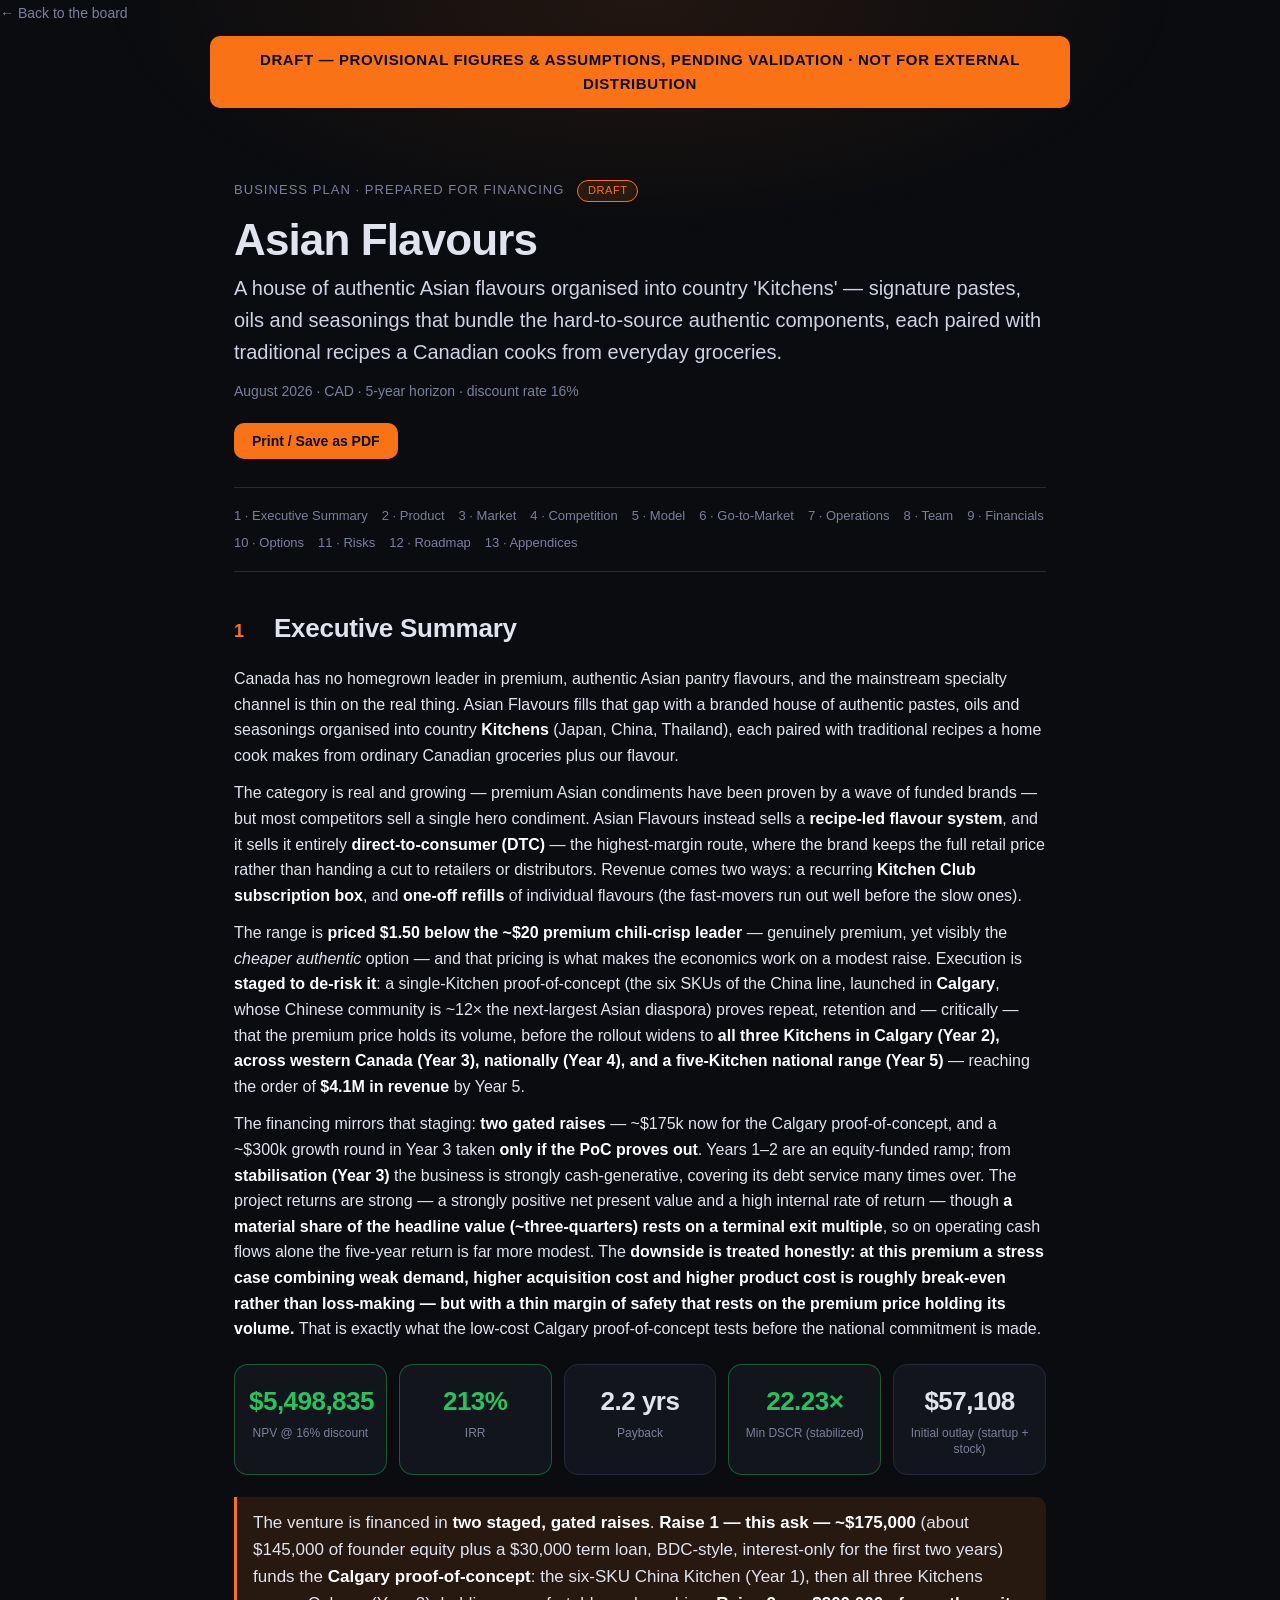
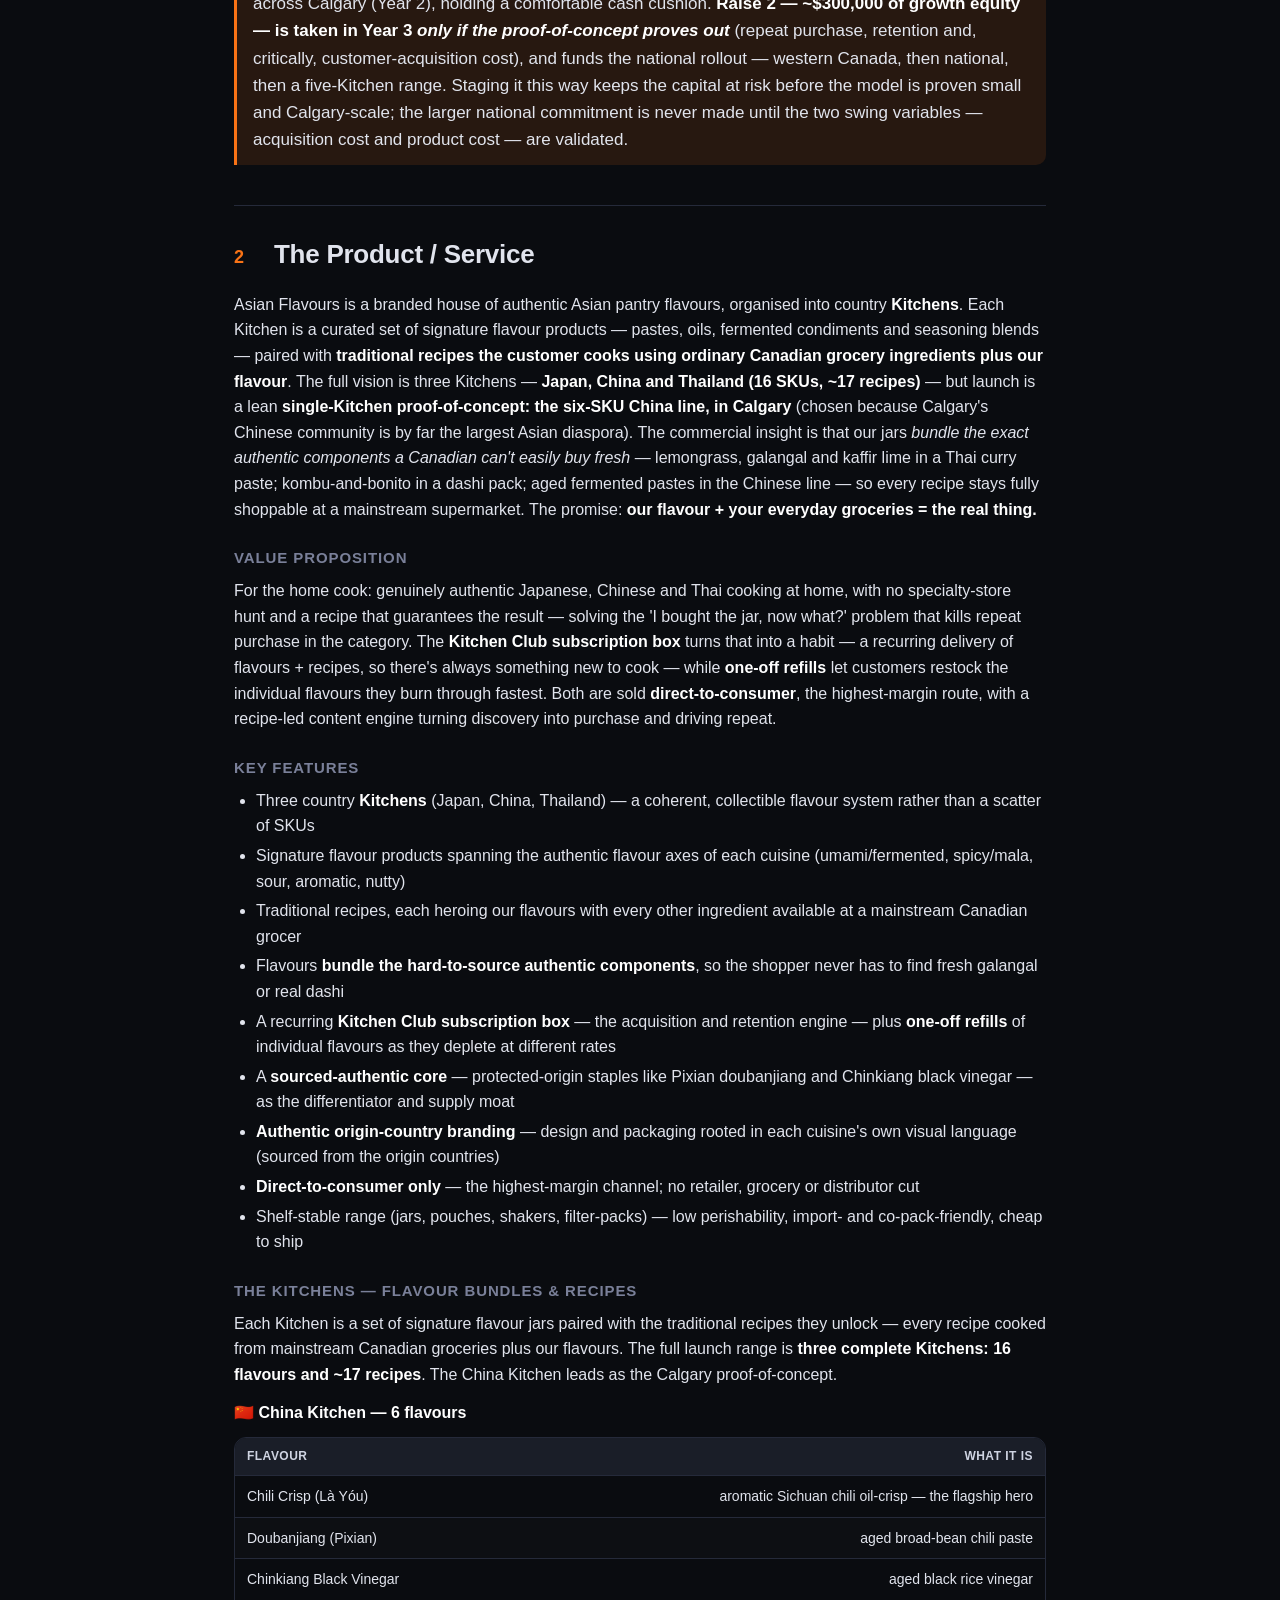
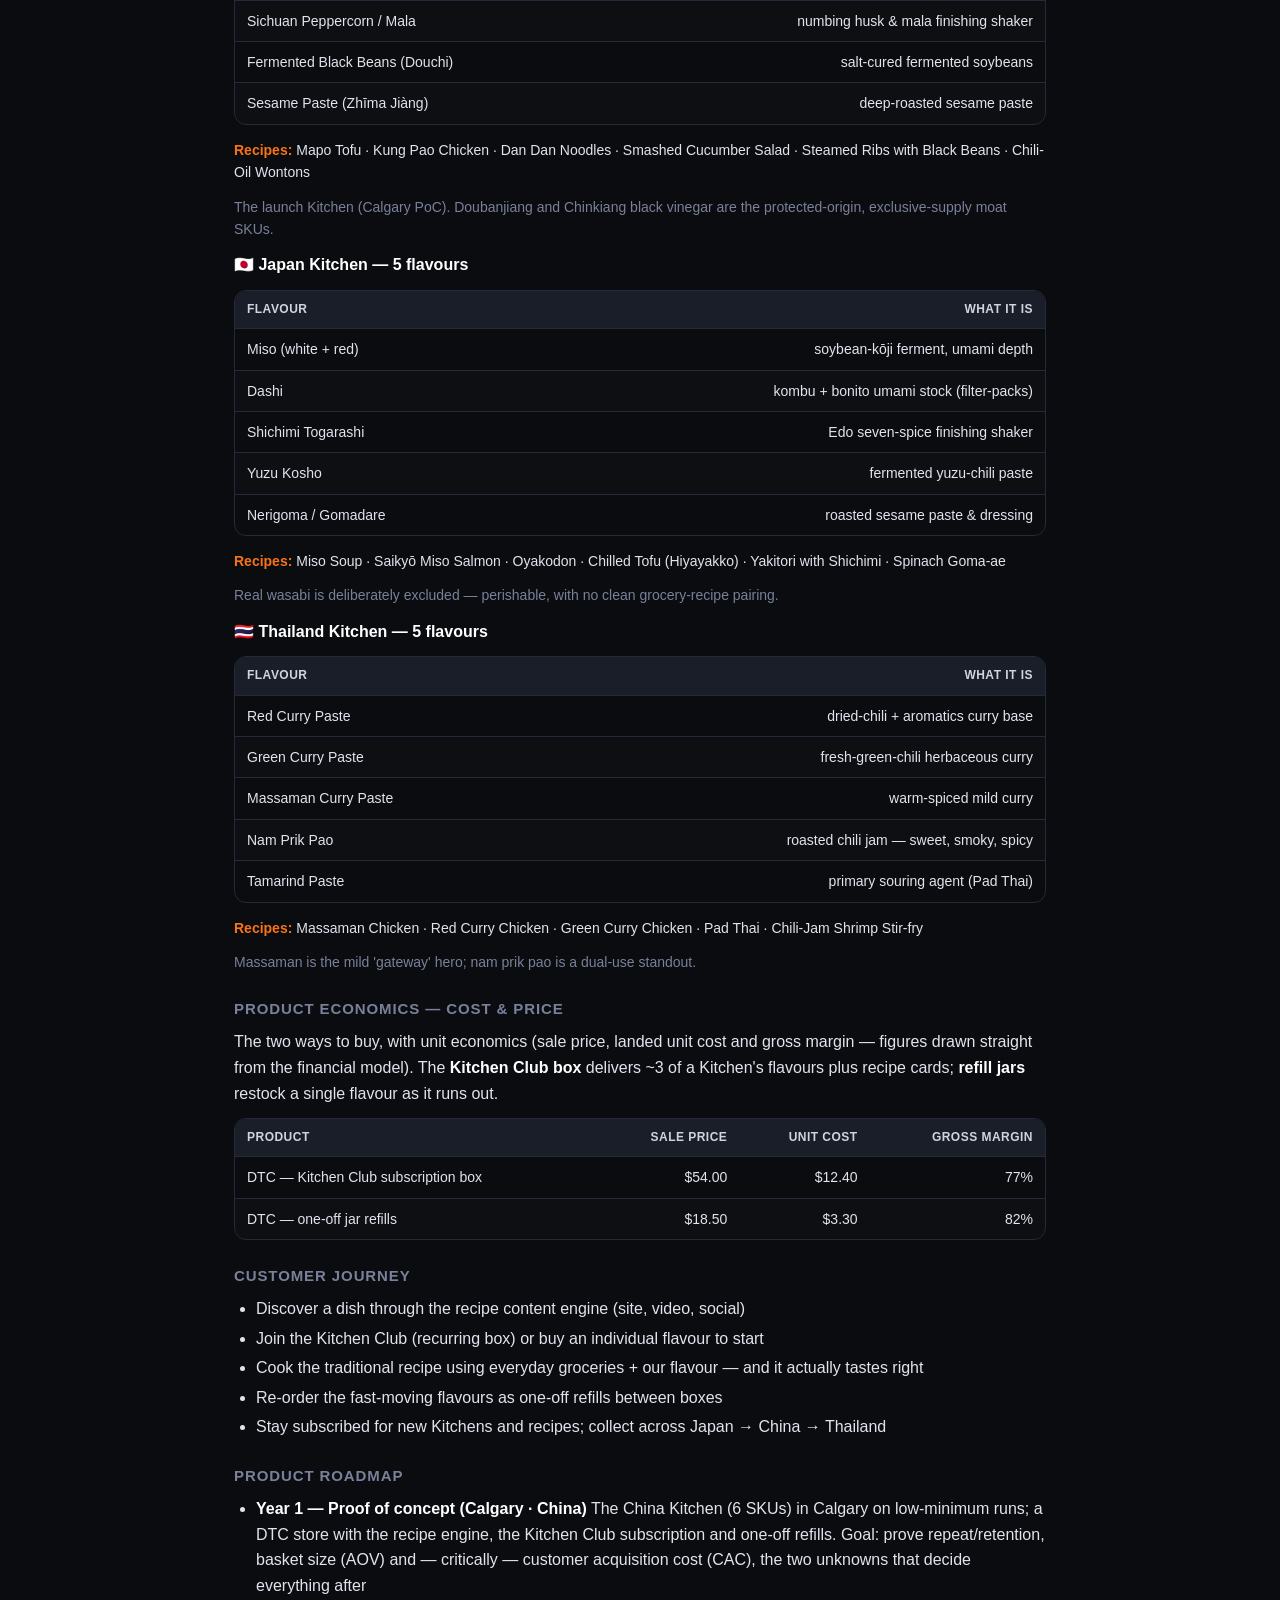
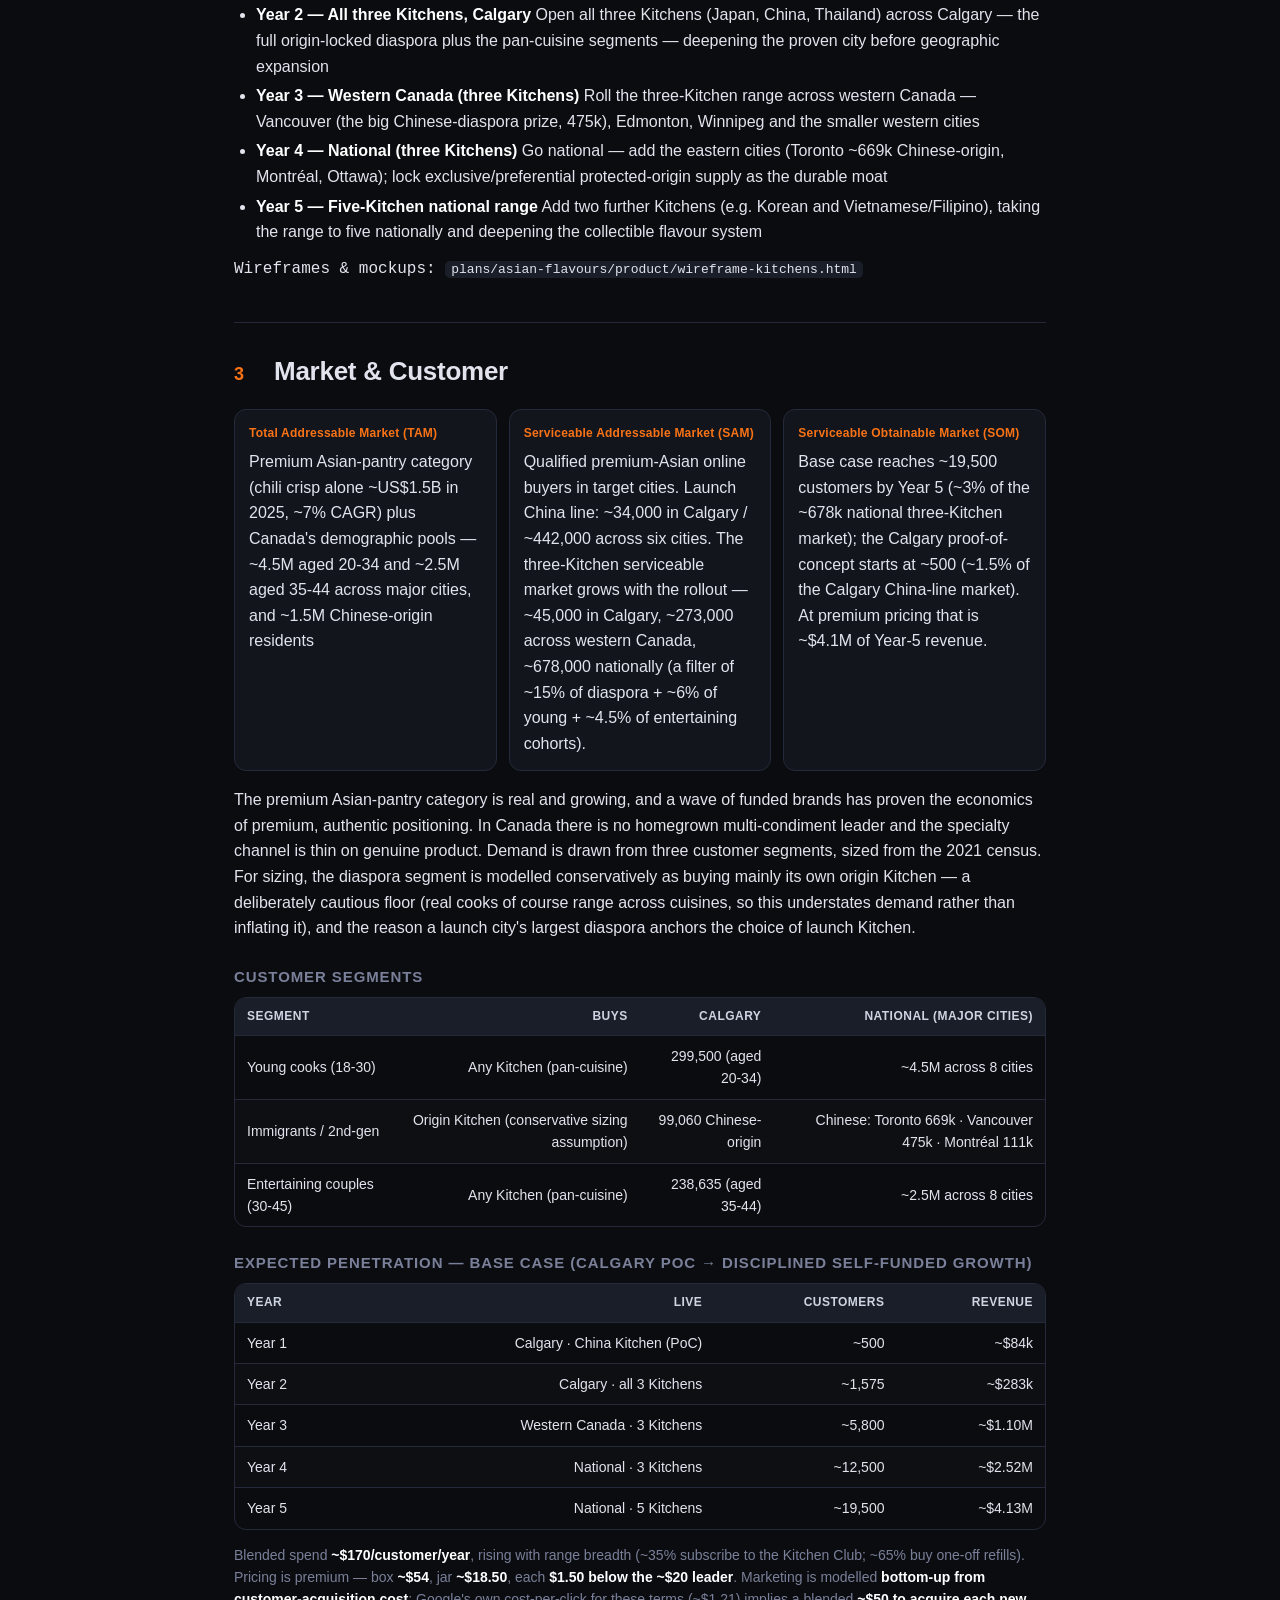
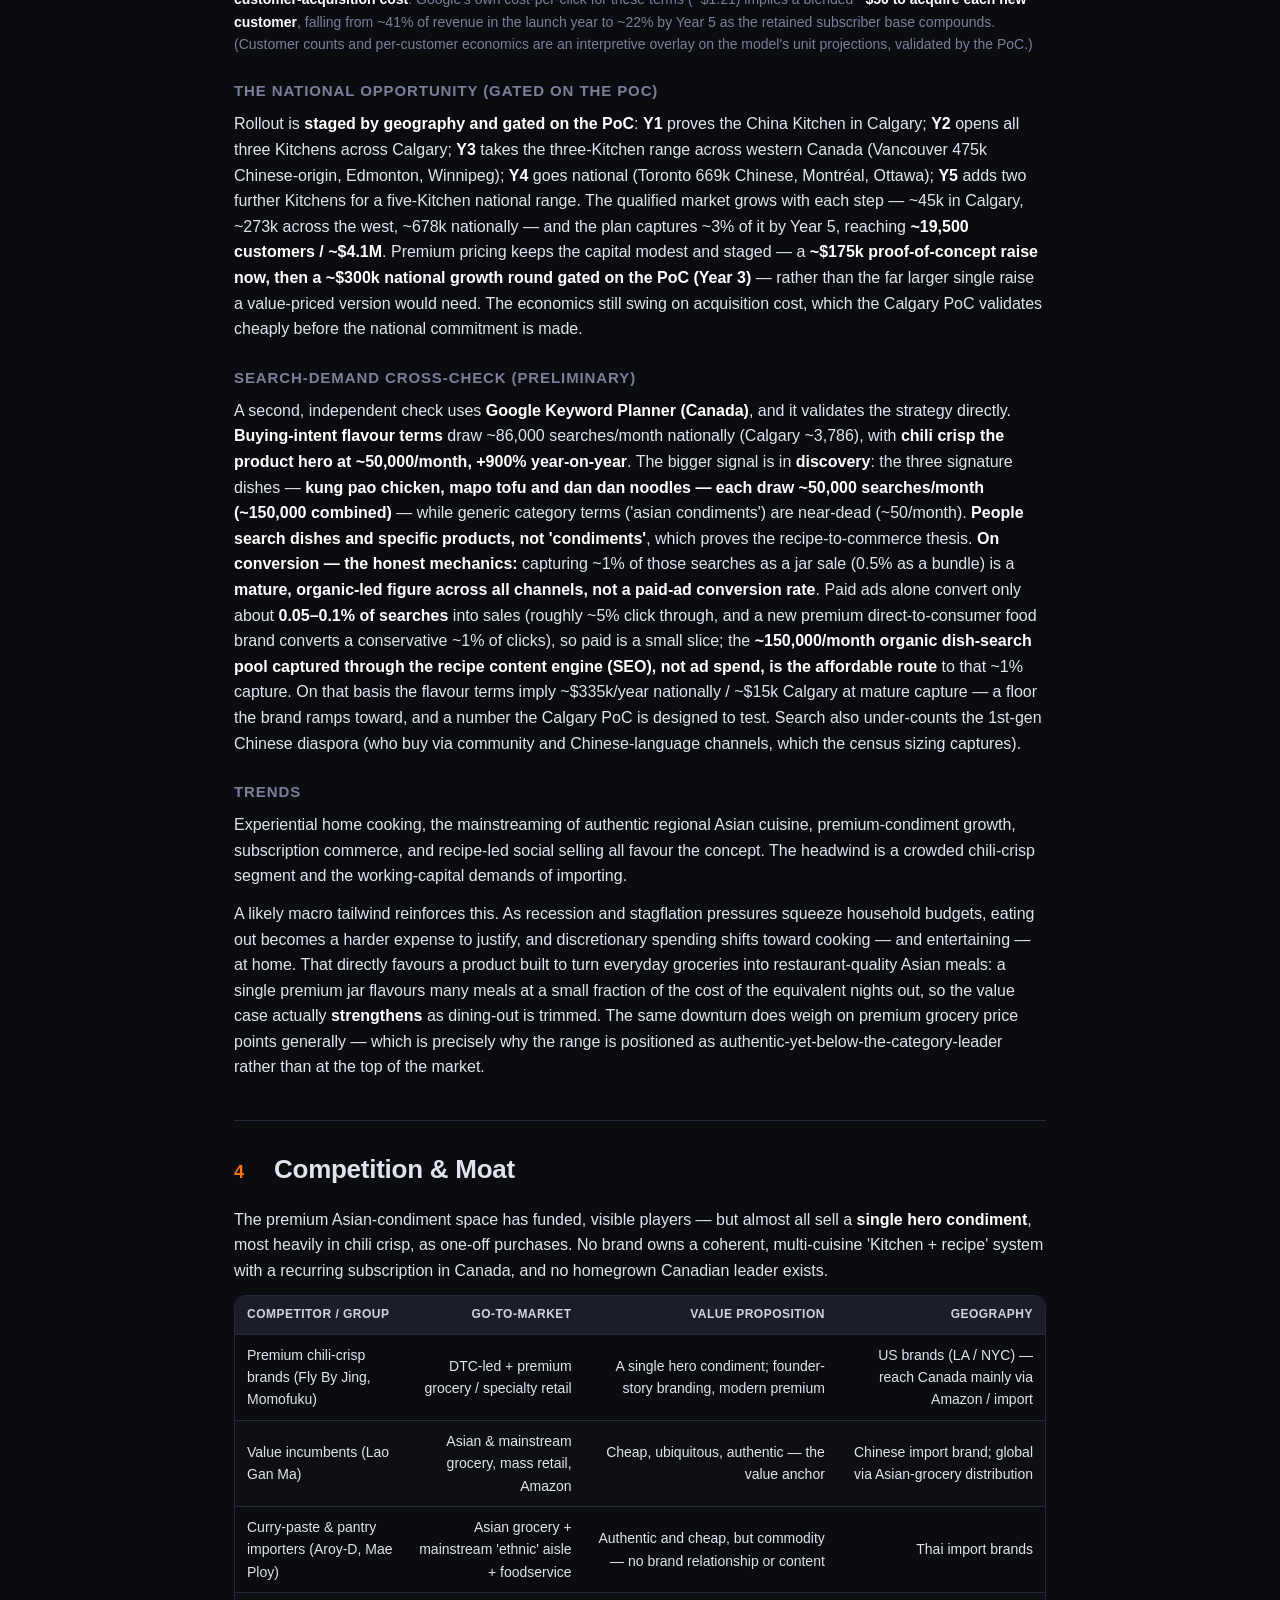
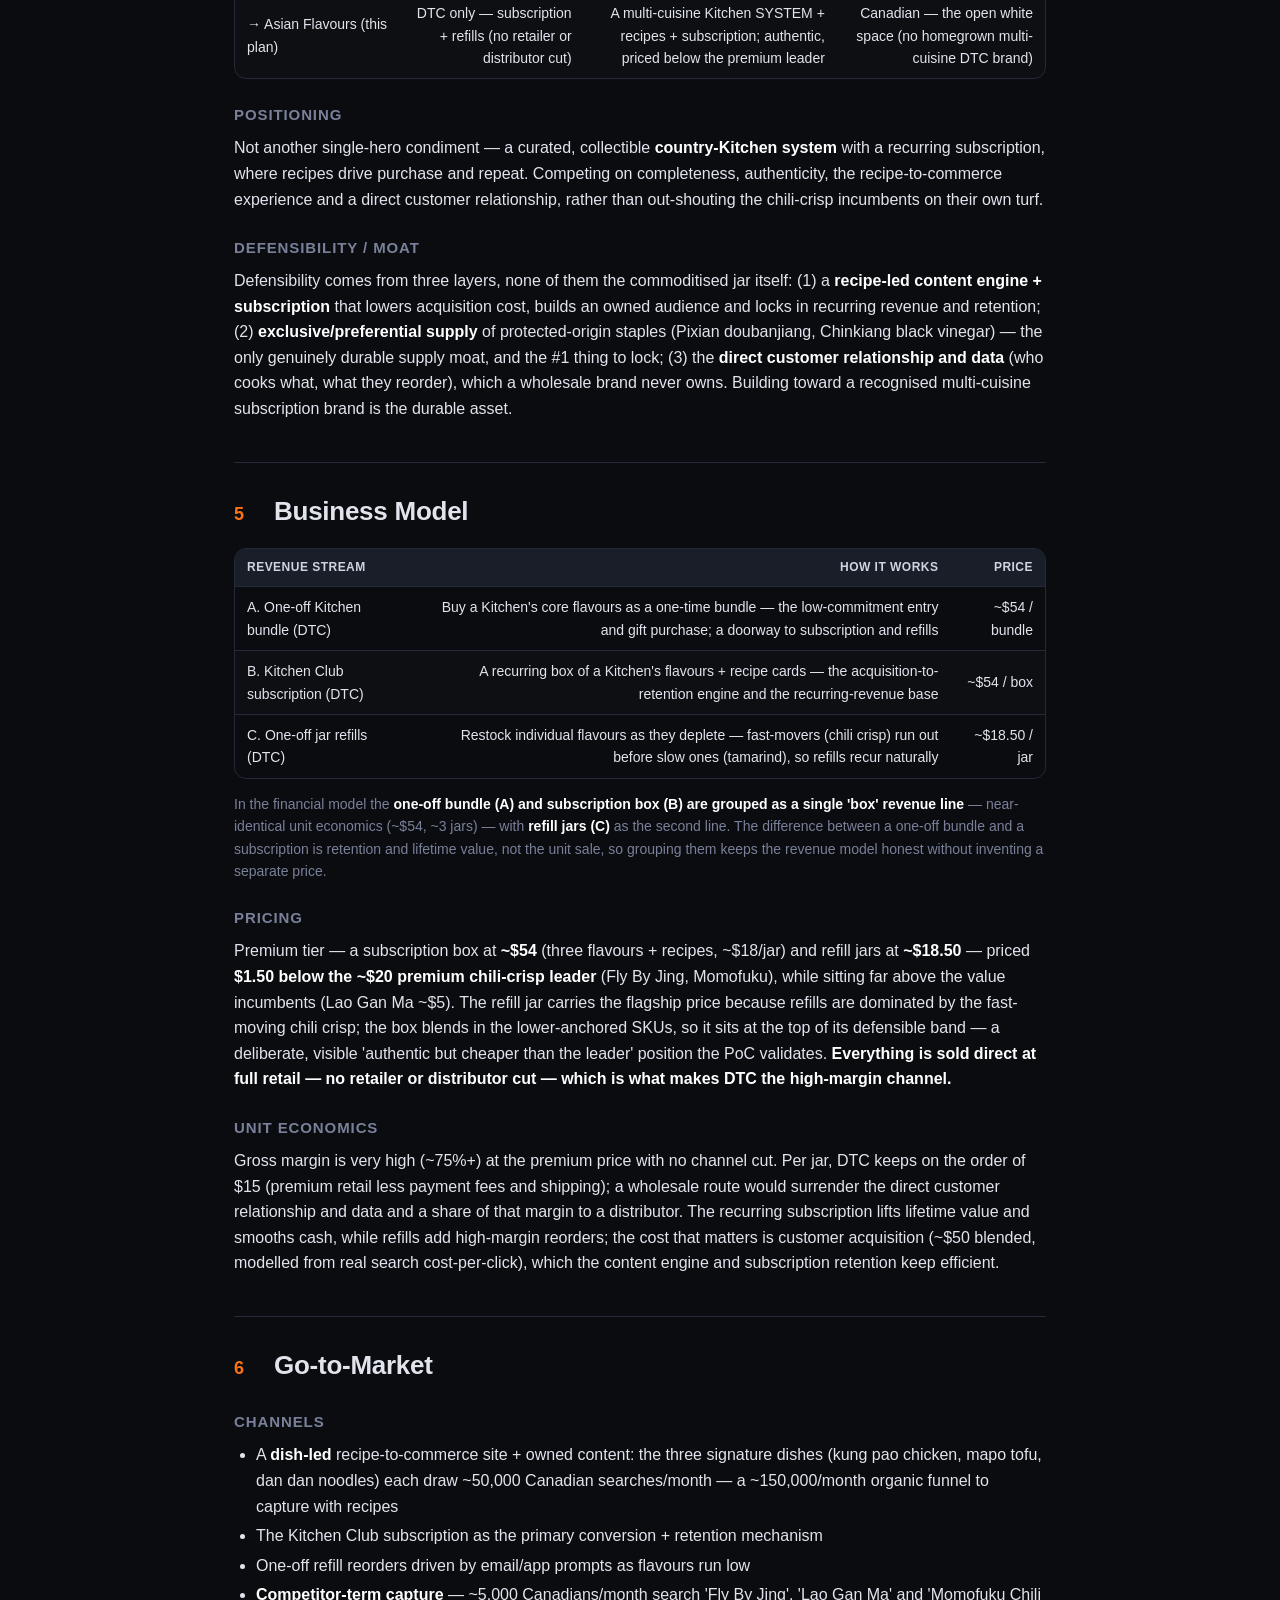
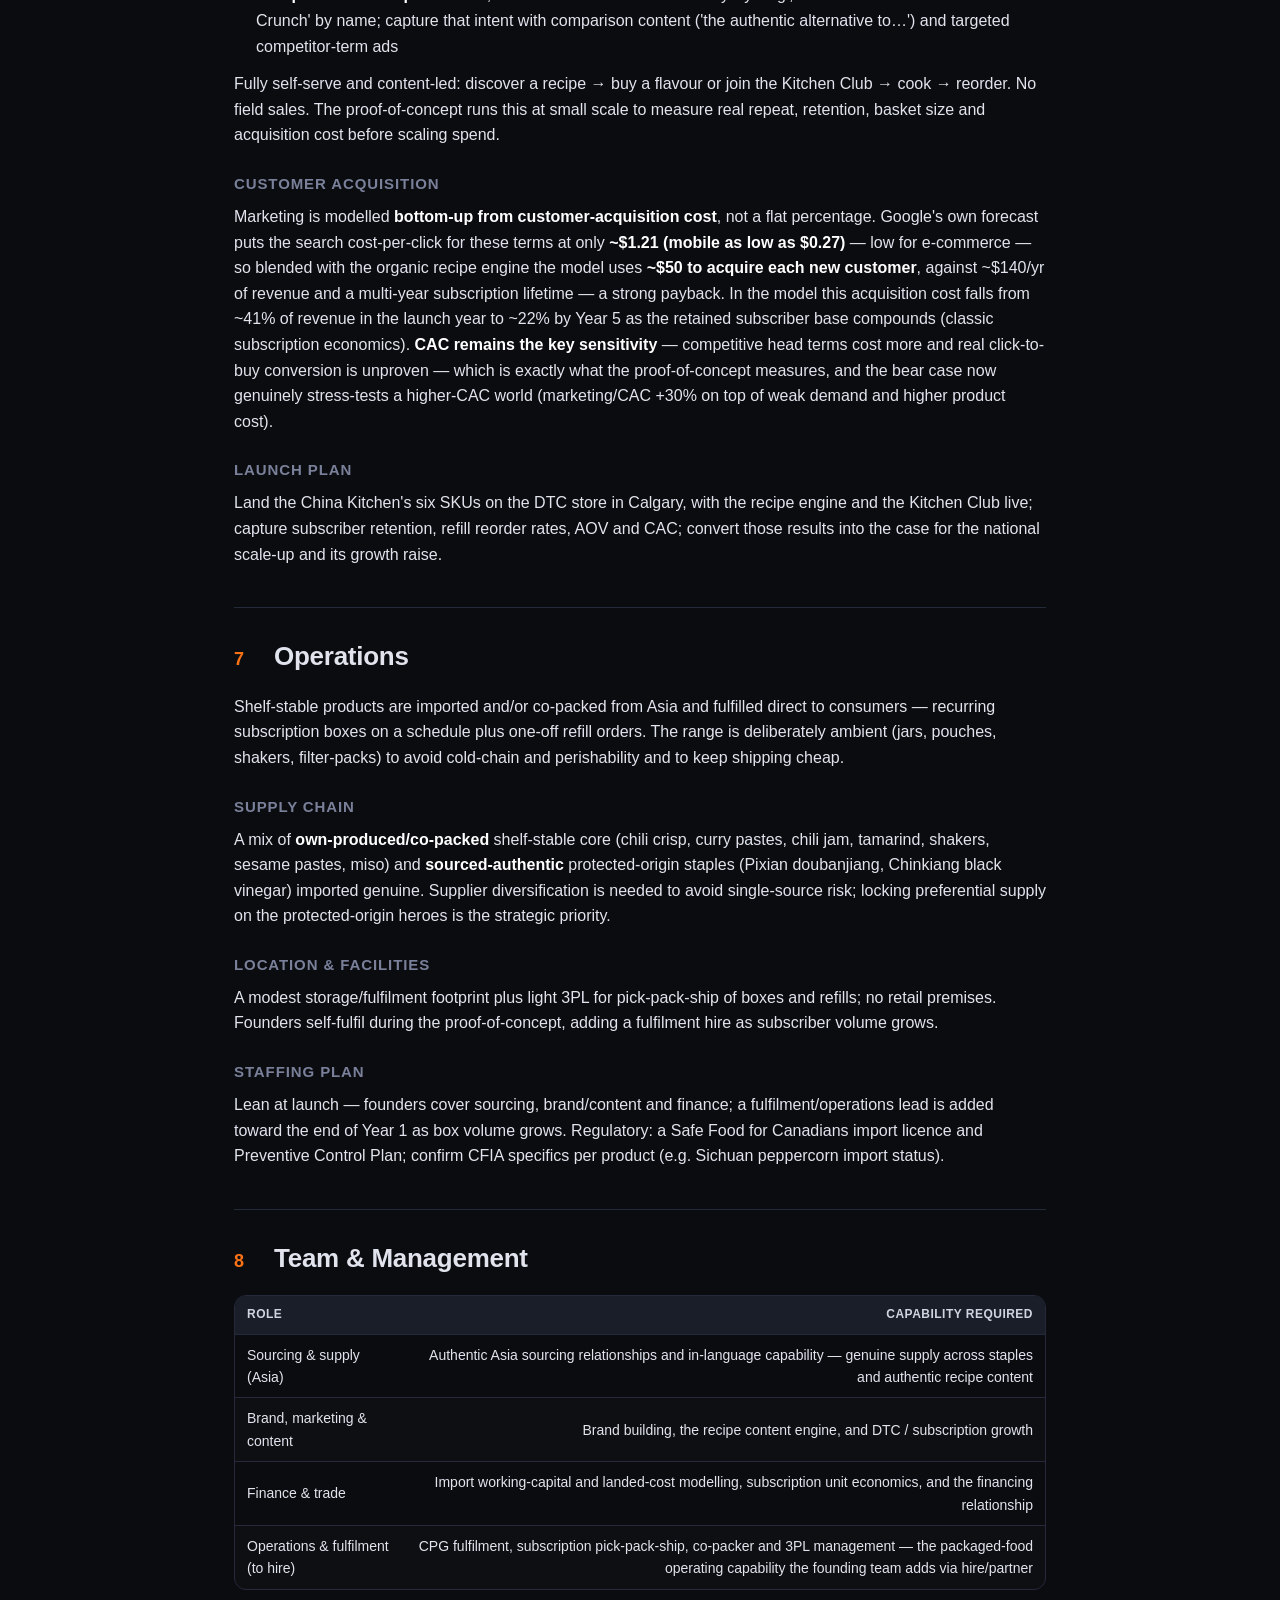
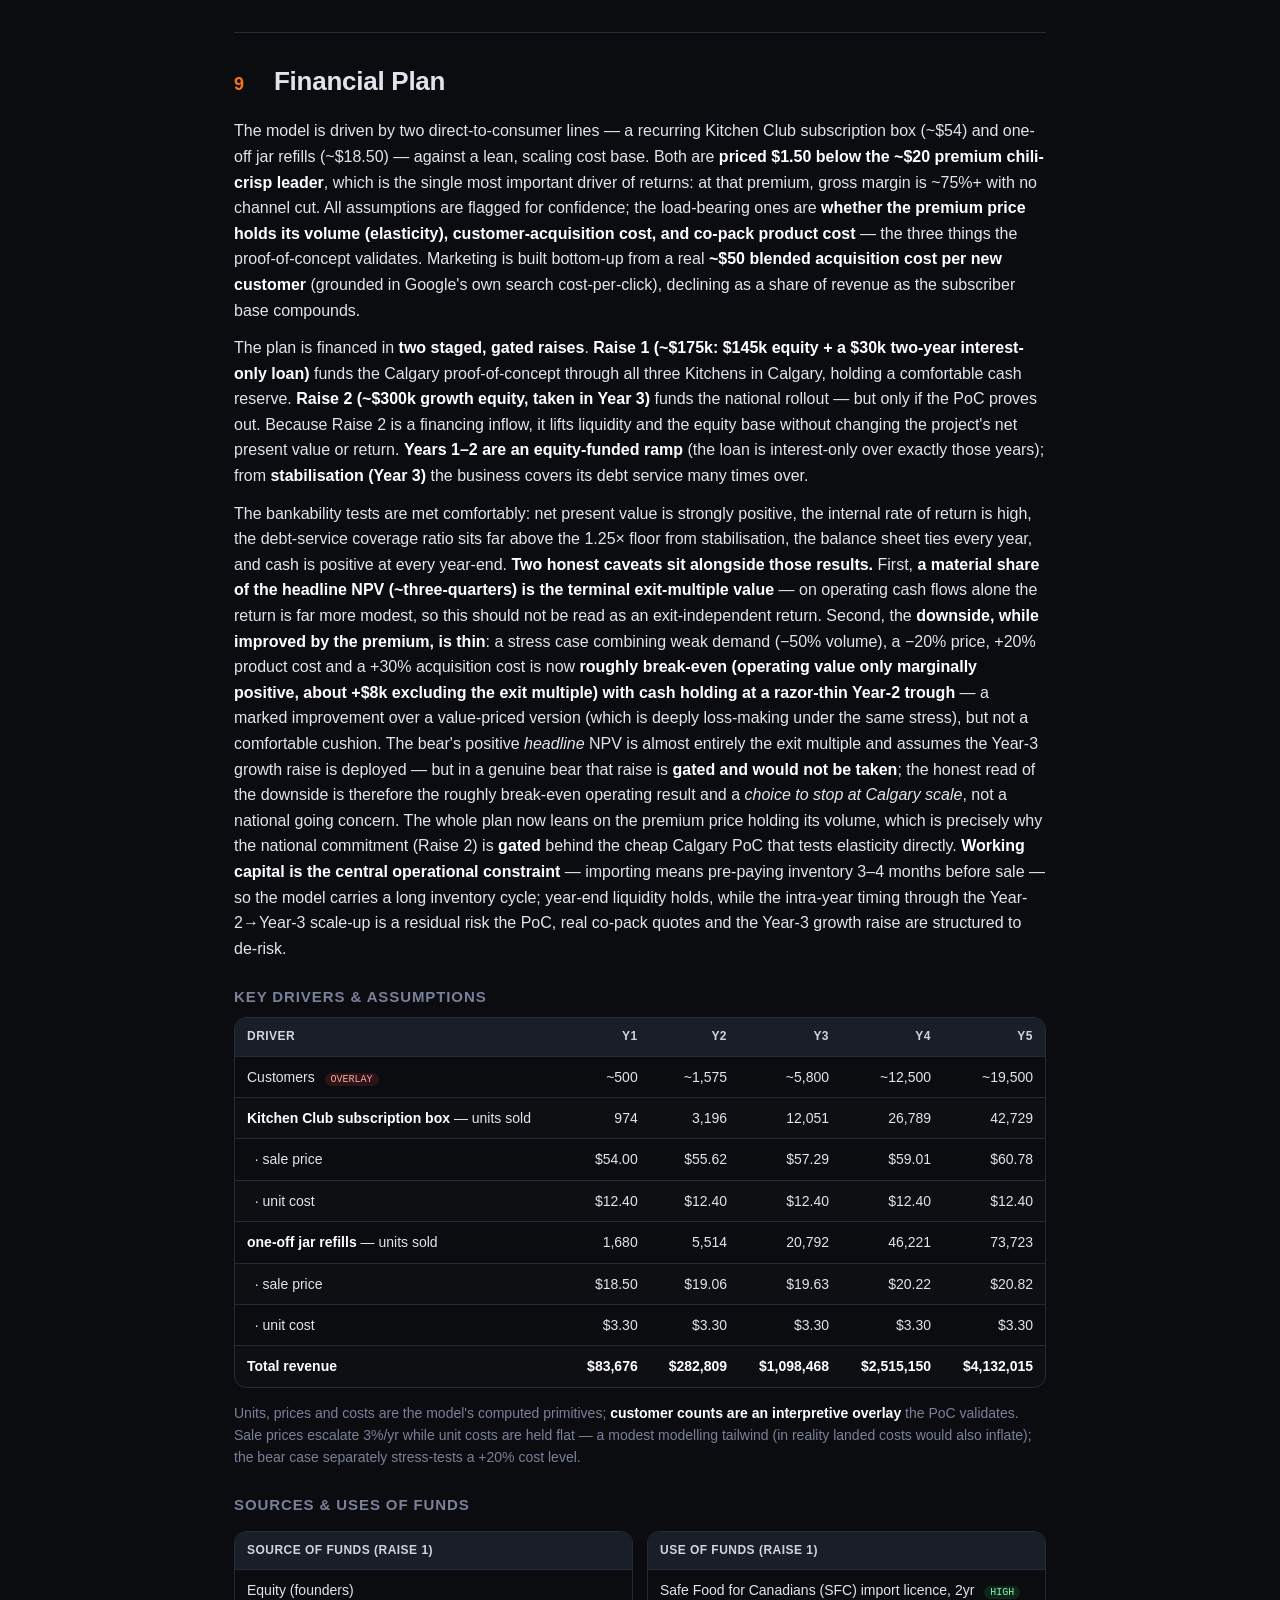
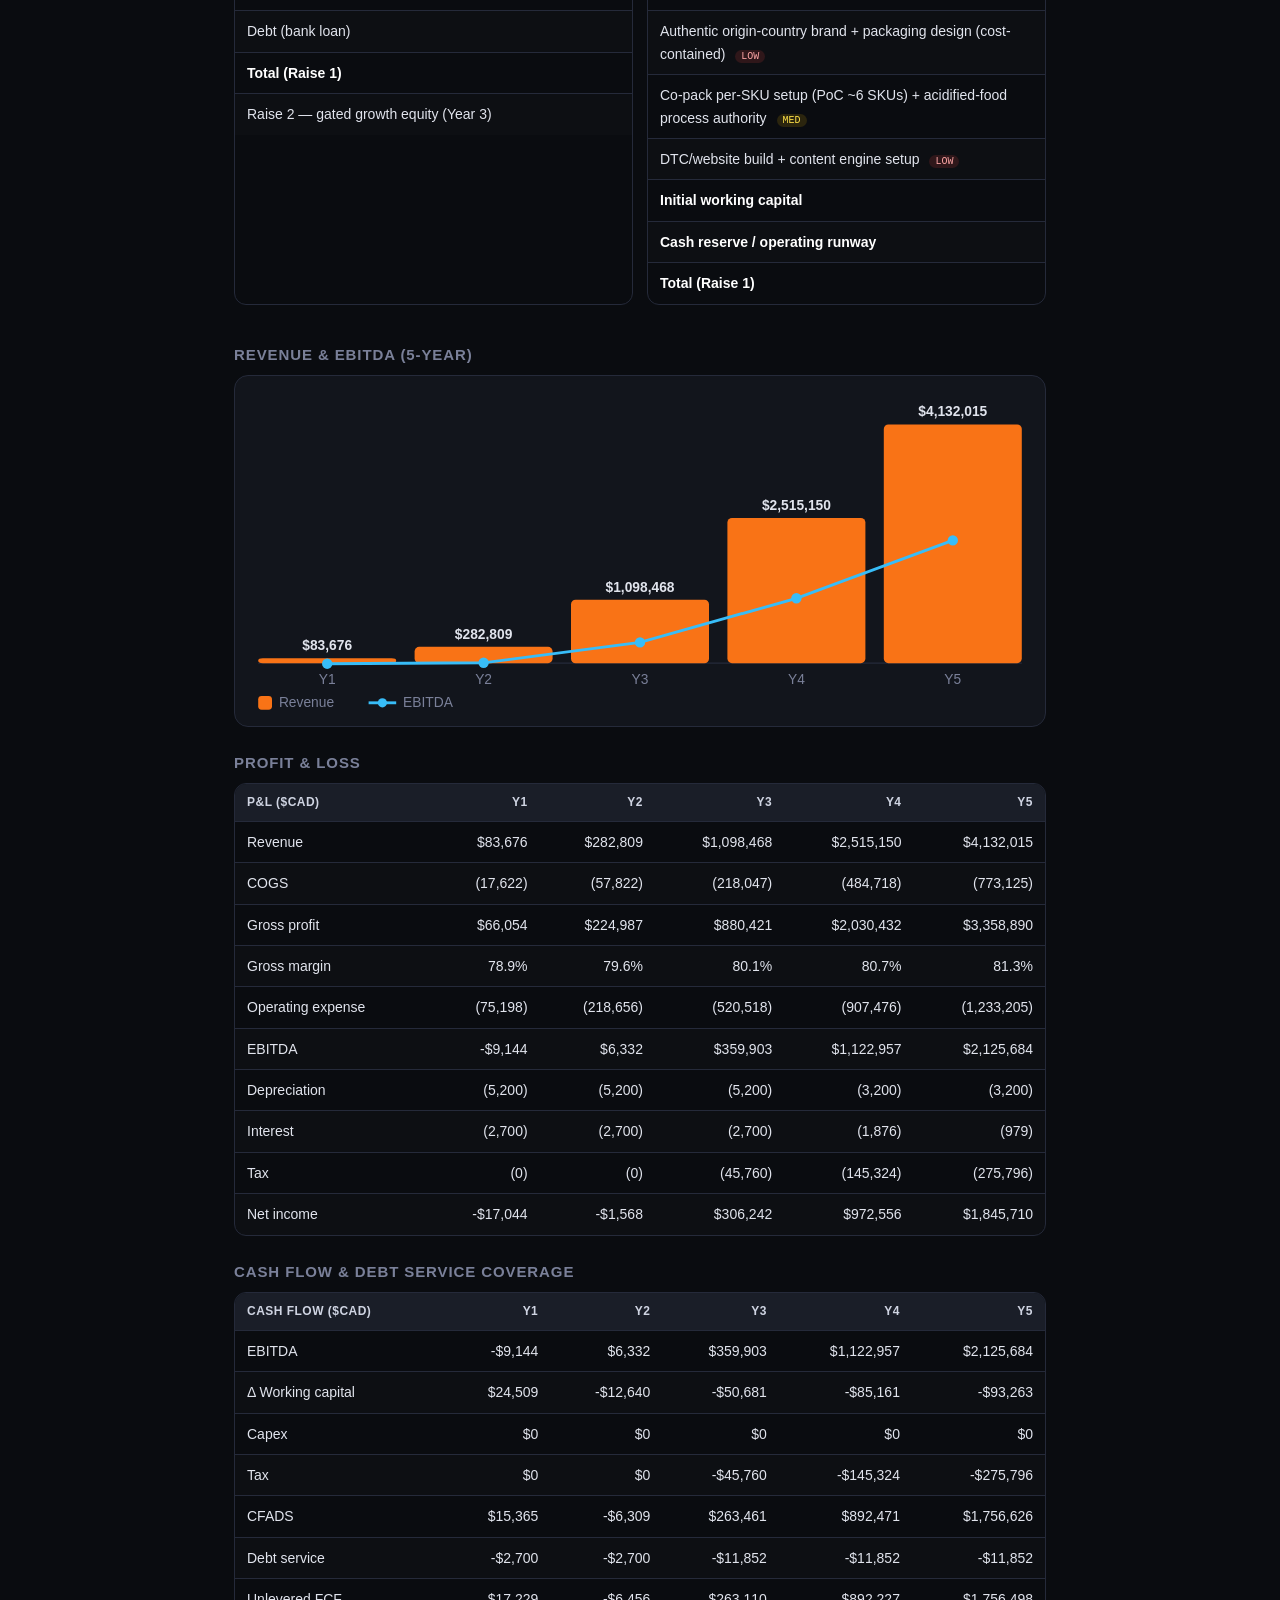
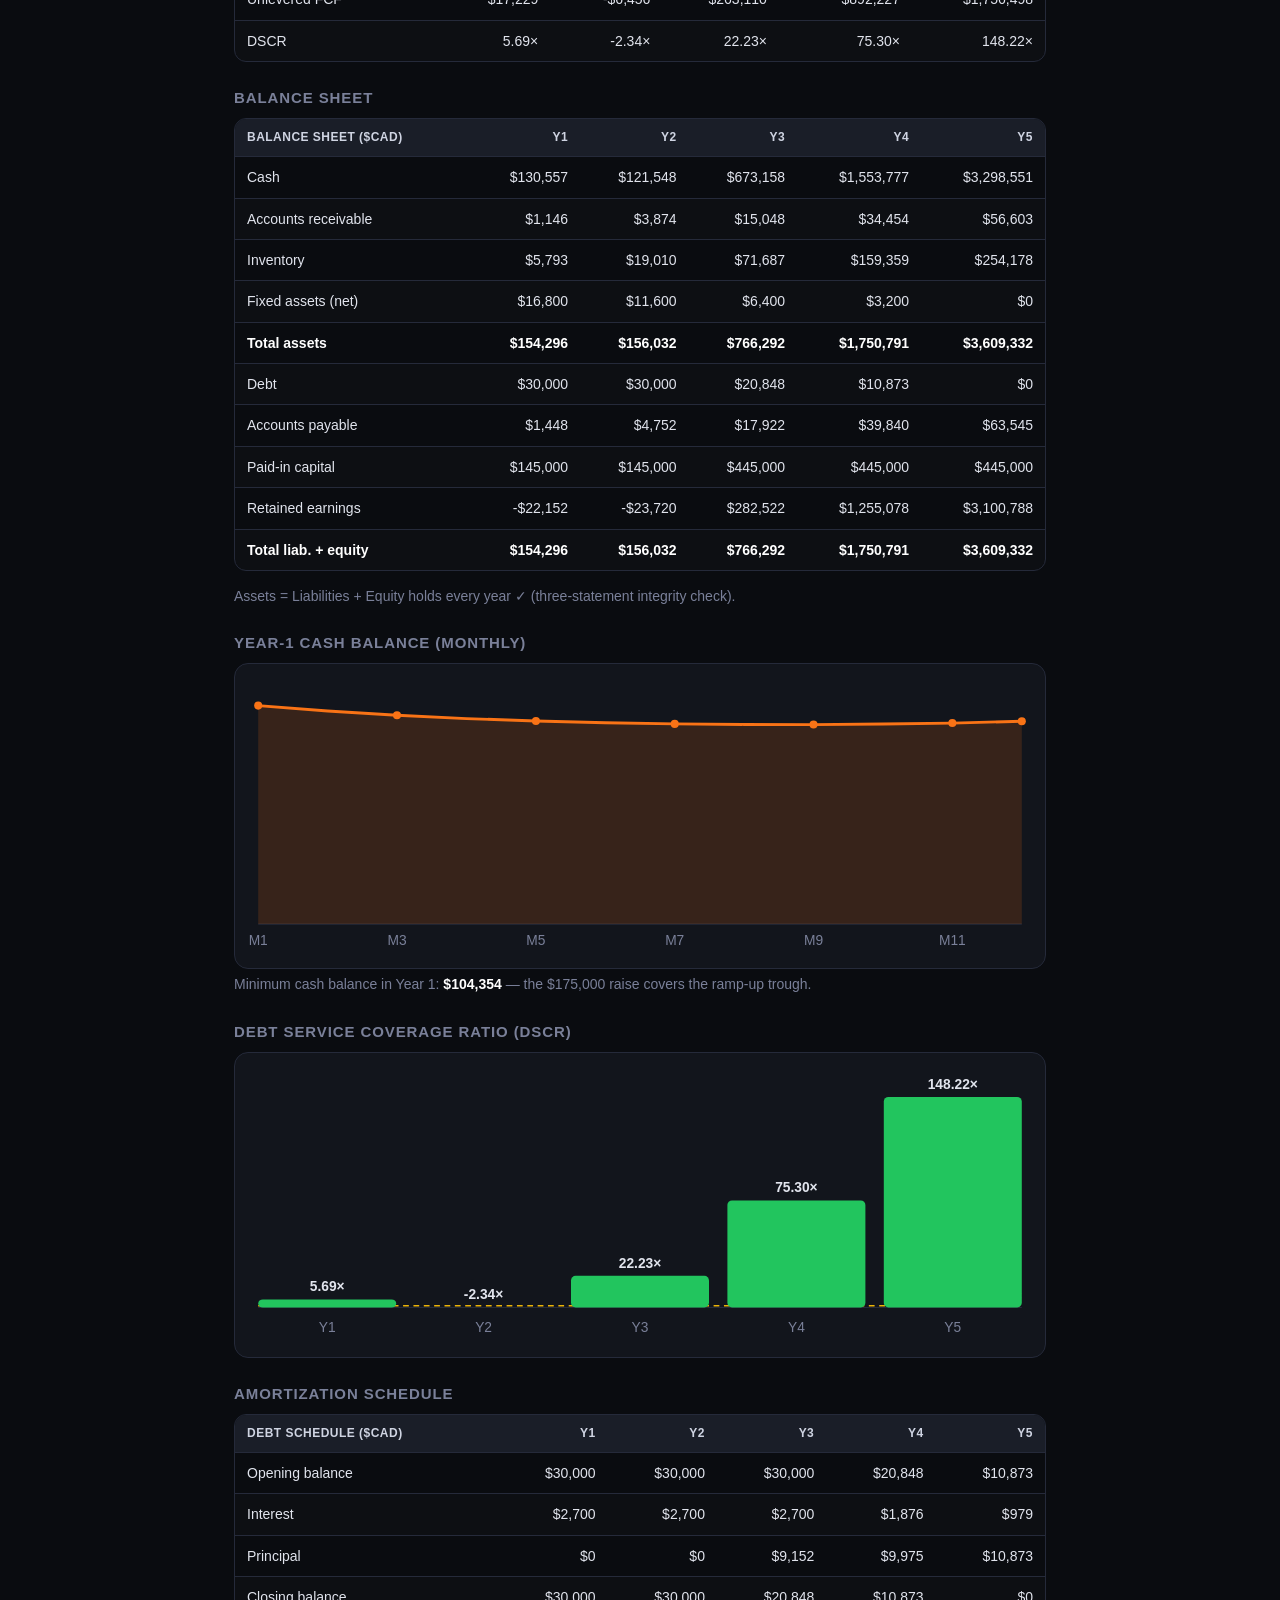
==== commit 6019fa2e: "Asian Flavours: competitor GTM/geography table, 3-stream business model, §9 drivers table 1. §4 comp" ====
--- a/plans/asian-flavours/index.html
+++ b/plans/asian-flavours/index.html
@@ -120,9 +120,9 @@
     <div class="kpi kpi-ok"><div class="kpi-val">22.23×</div><div class="kpi-lab">Min DSCR (stabilized)</div></div>
     <div class="kpi "><div class="kpi-val">$57,108</div><div class="kpi-lab">Initial outlay (startup + stock)</div></div>
   </div><p class="ask-line">The venture is financed in <strong>two staged, gated raises</strong>. <strong>Raise 1 — this ask — ~$175,000</strong> (about $145,000 of founder equity plus a $30,000 term loan, BDC-style, interest-only for the first two years) funds the <strong>Calgary proof-of-concept</strong>: the six-SKU China Kitchen (Year 1), then all three Kitchens across Calgary (Year 2), holding a comfortable cash cushion. <strong>Raise 2 — ~$300,000 of growth equity — is taken in Year 3 <em>only if the proof-of-concept proves out</strong></em> (repeat purchase, retention and, critically, customer-acquisition cost), and funds the national rollout — western Canada, then national, then a five-Kitchen range. Staging it this way keeps the capital at risk before the model is proven small and Calgary-scale; the larger national commitment is never made until the two swing variables — acquisition cost and product cost — are validated.</p></section><section id="product" class="plan-section"><h2><span class="sec-n">2</span>The Product / Service</h2><p>Asian Flavours is a branded house of authentic Asian pantry flavours, organised into country <strong>Kitchens</strong>. Each Kitchen is a curated set of signature flavour products — pastes, oils, fermented condiments and seasoning blends — paired with <strong>traditional recipes the customer cooks using ordinary Canadian grocery ingredients plus our flavour</strong>. The full vision is three Kitchens — <strong>Japan, China and Thailand (16 SKUs, ~17 recipes)</strong> — but launch is a lean <strong>single-Kitchen proof-of-concept: the six-SKU China line, in Calgary</strong> (chosen because Calgary&#39;s Chinese community is by far the largest Asian diaspora). The commercial insight is that our jars <em>bundle the exact authentic components a Canadian can&#39;t easily buy fresh</em> — lemongrass, galangal and kaffir lime in a Thai curry paste; kombu-and-bonito in a dashi pack; aged fermented pastes in the Chinese line — so every recipe stays fully shoppable at a mainstream supermarket. The promise: <strong>our flavour + your everyday groceries = the real thing.</strong></p><h4>Value proposition</h4><p>For the home cook: genuinely authentic Japanese, Chinese and Thai cooking at home, with no specialty-store hunt and a recipe that guarantees the result — solving the &#39;I bought the jar, now what?&#39; problem that kills repeat purchase in the category. The <strong>Kitchen Club subscription box</strong> turns that into a habit — a recurring delivery of flavours + recipes, so there&#39;s always something new to cook — while <strong>one-off refills</strong> let customers restock the individual flavours they burn through fastest. Both are sold <strong>direct-to-consumer</strong>, the highest-margin route, with a recipe-led content engine turning discovery into purchase and driving repeat.</p><h4>Key features</h4><ul><li>Three country <strong>Kitchens</strong> (Japan, China, Thailand) — a coherent, collectible flavour system rather than a scatter of SKUs</li><li>Signature flavour products spanning the authentic flavour axes of each cuisine (umami/fermented, spicy/mala, sour, aromatic, nutty)</li><li>Traditional recipes, each heroing our flavours with every other ingredient available at a mainstream Canadian grocer</li><li>Flavours <strong>bundle the hard-to-source authentic components</strong>, so the shopper never has to find fresh galangal or real dashi</li><li>A recurring <strong>Kitchen Club subscription box</strong> — the acquisition and retention engine — plus <strong>one-off refills</strong> of individual flavours as they deplete at different rates</li><li>A <strong>sourced-authentic core</strong> — protected-origin staples like Pixian doubanjiang and Chinkiang black vinegar — as the differentiator and supply moat</li><li><strong>Authentic origin-country branding</strong> — design and packaging rooted in each cuisine&#39;s own visual language (sourced from the origin countries)</li><li><strong>Direct-to-consumer only</strong> — the highest-margin channel; no retailer, grocery or distributor cut</li><li>Shelf-stable range (jars, pouches, shakers, filter-packs) — low perishability, import- and co-pack-friendly, cheap to ship</li></ul><h4>The Kitchens — flavour bundles &amp; recipes</h4><p>Each Kitchen is a set of signature flavour jars paired with the traditional recipes they unlock — every recipe cooked from mainstream Canadian groceries plus our flavours. The full launch range is <strong>three complete Kitchens: 16 flavours and ~17 recipes</strong>. The China Kitchen leads as the Calgary proof-of-concept.</p><p class="kitchen-name"><strong>🇨🇳 China Kitchen — 6 flavours</strong></p><div class="table-wrap"><table><thead><tr><th>Flavour</th><th class="num">What it is</th></tr></thead><tbody><tr><td>Chili Crisp (Là Yóu)</td><td class="num">aromatic Sichuan chili oil-crisp — the flagship hero</td></tr><tr><td>Doubanjiang (Pixian)</td><td class="num">aged broad-bean chili paste</td></tr><tr><td>Chinkiang Black Vinegar</td><td class="num">aged black rice vinegar</td></tr><tr><td>Sichuan Peppercorn / Mala</td><td class="num">numbing husk &amp; mala finishing shaker</td></tr><tr><td>Fermented Black Beans (Douchi)</td><td class="num">salt-cured fermented soybeans</td></tr><tr><td>Sesame Paste (Zhīma Jiàng)</td><td class="num">deep-roasted sesame paste</td></tr></tbody></table></div><p class="recipes"><strong>Recipes:</strong> Mapo Tofu · Kung Pao Chicken · Dan Dan Noodles · Smashed Cucumber Salad · Steamed Ribs with Black Beans · Chili-Oil Wontons</p><p class="chart-note">The launch Kitchen (Calgary PoC). Doubanjiang and Chinkiang black vinegar are the protected-origin, exclusive-supply moat SKUs.</p><p class="kitchen-name"><strong>🇯🇵 Japan Kitchen — 5 flavours</strong></p><div class="table-wrap"><table><thead><tr><th>Flavour</th><th class="num">What it is</th></tr></thead><tbody><tr><td>Miso (white + red)</td><td class="num">soybean-kōji ferment, umami depth</td></tr><tr><td>Dashi</td><td class="num">kombu + bonito umami stock (filter-packs)</td></tr><tr><td>Shichimi Togarashi</td><td class="num">Edo seven-spice finishing shaker</td></tr><tr><td>Yuzu Kosho</td><td class="num">fermented yuzu-chili paste</td></tr><tr><td>Nerigoma / Gomadare</td><td class="num">roasted sesame paste &amp; dressing</td></tr></tbody></table></div><p class="recipes"><strong>Recipes:</strong> Miso Soup · Saikyō Miso Salmon · Oyakodon · Chilled Tofu (Hiyayakko) · Yakitori with Shichimi · Spinach Goma-ae</p><p class="chart-note">Real wasabi is deliberately excluded — perishable, with no clean grocery-recipe pairing.</p><p class="kitchen-name"><strong>🇹🇭 Thailand Kitchen — 5 flavours</strong></p><div class="table-wrap"><table><thead><tr><th>Flavour</th><th class="num">What it is</th></tr></thead><tbody><tr><td>Red Curry Paste</td><td class="num">dried-chili + aromatics curry base</td></tr><tr><td>Green Curry Paste</td><td class="num">fresh-green-chili herbaceous curry</td></tr><tr><td>Massaman Curry Paste</td><td class="num">warm-spiced mild curry</td></tr><tr><td>Nam Prik Pao</td><td class="num">roasted chili jam — sweet, smoky, spicy</td></tr><tr><td>Tamarind Paste</td><td class="num">primary souring agent (Pad Thai)</td></tr></tbody></table></div><p class="recipes"><strong>Recipes:</strong> Massaman Chicken · Red Curry Chicken · Green Curry Chicken · Pad Thai · Chili-Jam Shrimp Stir-fry</p><p class="chart-note">Massaman is the mild &#39;gateway&#39; hero; nam prik pao is a dual-use standout.</p><h4>Product economics — cost &amp; price</h4><p>The two ways to buy, with unit economics (sale price, landed unit cost and gross margin — figures drawn straight from the financial model). The <strong>Kitchen Club box</strong> delivers ~3 of a Kitchen&#39;s flavours plus recipe cards; <strong>refill jars</strong> restock a single flavour as it runs out.</p><div class="table-wrap"><table><thead><tr><th>Product</th><th class="num">Sale price</th><th class="num">Unit cost</th><th class="num">Gross margin</th></tr></thead><tbody><tr><td>DTC — Kitchen Club subscription box</td><td class="num">$54.00</td><td class="num">$12.40</td><td class="num">77%</td></tr><tr><td>DTC — one-off jar refills</td><td class="num">$18.50</td><td class="num">$3.30</td><td class="num">82%</td></tr></tbody></table></div><h4>Customer journey</h4><ul><li>Discover a dish through the recipe content engine (site, video, social)</li><li>Join the Kitchen Club (recurring box) or buy an individual flavour to start</li><li>Cook the traditional recipe using everyday groceries + our flavour — and it actually tastes right</li><li>Re-order the fast-moving flavours as one-off refills between boxes</li><li>Stay subscribed for new Kitchens and recipes; collect across Japan → China → Thailand</li></ul><h4>Product roadmap</h4><ul><li><strong>Year 1 — Proof of concept (Calgary · China)</strong> The China Kitchen (6 SKUs) in Calgary on low-minimum runs; a DTC store with the recipe engine, the Kitchen Club subscription and one-off refills. Goal: prove repeat/retention, basket size (AOV) and — critically — customer acquisition cost (CAC), the two unknowns that decide everything after</li><li><strong>Year 2 — All three Kitchens, Calgary</strong> Open all three Kitchens (Japan, China, Thailand) across Calgary — the full origin-locked diaspora plus the pan-cuisine segments — deepening the proven city before geographic expansion</li><li><strong>Year 3 — Western Canada (three Kitchens)</strong> Roll the three-Kitchen range across western Canada — Vancouver (the big Chinese-diaspora prize, 475k), Edmonton, Winnipeg and the smaller western cities</li><li><strong>Year 4 — National (three Kitchens)</strong> Go national — add the eastern cities (Toronto ~669k Chinese-origin, Montréal, Ottawa); lock exclusive/preferential protected-origin supply as the durable moat</li><li><strong>Year 5 — Five-Kitchen national range</strong> Add two further Kitchens (e.g. Korean and Vietnamese/Filipino), taking the range to five nationally and deepening the collectible flavour system</li></ul><p class="artifact-ref">Wireframes &amp; mockups: <code>plans/asian-flavours/product/wireframe-kitchens.html</code></p></section><section id="market" class="plan-section"><h2><span class="sec-n">3</span>Market &amp; Customer</h2><div class="tam"><div><span>Total Addressable Market (TAM)</span>Premium Asian-pantry category (chili crisp alone ~US$1.5B in 2025, ~7% CAGR) plus Canada&#39;s demographic pools — ~4.5M aged 20-34 and ~2.5M aged 35-44 across major cities, and ~1.5M Chinese-origin residents</div><div><span>Serviceable Addressable Market (SAM)</span>Qualified premium-Asian online buyers in target cities. Launch China line: ~34,000 in Calgary / ~442,000 across six cities. The three-Kitchen serviceable market grows with the rollout — ~45,000 in Calgary, ~273,000 across western Canada, ~678,000 nationally (a filter of ~15% of diaspora + ~6% of young + ~4.5% of entertaining cohorts).</div><div><span>Serviceable Obtainable Market (SOM)</span>Base case reaches ~19,500 customers by Year 5 (~3% of the ~678k national three-Kitchen market); the Calgary proof-of-concept starts at ~500 (~1.5% of the Calgary China-line market). At premium pricing that is ~$4.1M of Year-5 revenue.</div></div><p>The premium Asian-pantry category is real and growing, and a wave of funded brands has proven the economics of premium, authentic positioning. In Canada there is no homegrown multi-condiment leader and the specialty channel is thin on genuine product. Demand is drawn from three customer segments, sized from the 2021 census. For sizing, the diaspora segment is modelled conservatively as buying mainly its own origin Kitchen — a deliberately cautious floor (real cooks of course range across cuisines, so this understates demand rather than inflating it), and the reason a launch city&#39;s largest diaspora anchors the choice of launch Kitchen.</p><h4>Customer segments</h4><div class="table-wrap"><table><thead><tr><th>Segment</th><th class="num">Buys</th><th class="num">Calgary</th><th class="num">National (major cities)</th></tr></thead><tbody><tr><td>Young cooks (18-30)</td><td class="num">Any Kitchen (pan-cuisine)</td><td class="num">299,500 (aged 20-34)</td><td class="num">~4.5M across 8 cities</td></tr><tr><td>Immigrants / 2nd-gen</td><td class="num">Origin Kitchen (conservative sizing assumption)</td><td class="num">99,060 Chinese-origin</td><td class="num">Chinese: Toronto 669k · Vancouver 475k · Montréal 111k</td></tr><tr><td>Entertaining couples (30-45)</td><td class="num">Any Kitchen (pan-cuisine)</td><td class="num">238,635 (aged 35-44)</td><td class="num">~2.5M across 8 cities</td></tr></tbody></table></div><h4>Expected penetration — base case (Calgary PoC → disciplined self-funded growth)</h4><div class="table-wrap"><table><thead><tr><th>Year</th><th class="num">Live</th><th class="num">Customers</th><th class="num">Revenue</th></tr></thead><tbody><tr><td>Year 1</td><td class="num">Calgary · China Kitchen (PoC)</td><td class="num">~500</td><td class="num">~$84k</td></tr><tr><td>Year 2</td><td class="num">Calgary · all 3 Kitchens</td><td class="num">~1,575</td><td class="num">~$283k</td></tr><tr><td>Year 3</td><td class="num">Western Canada · 3 Kitchens</td><td class="num">~5,800</td><td class="num">~$1.10M</td></tr><tr><td>Year 4</td><td class="num">National · 3 Kitchens</td><td class="num">~12,500</td><td class="num">~$2.52M</td></tr><tr><td>Year 5</td><td class="num">National · 5 Kitchens</td><td class="num">~19,500</td><td class="num">~$4.13M</td></tr></tbody></table></div><p class="chart-note">Blended spend <strong>~$170/customer/year</strong>, rising with range breadth (~35% subscribe to the Kitchen Club; ~65% buy one-off refills). Pricing is premium — box <strong>~$54</strong>, jar <strong>~$18.50</strong>, each <strong>$1.50 below the ~$20 leader</strong>. Marketing is modelled <strong>bottom-up from customer-acquisition cost</strong>: Google&#39;s own cost-per-click for these terms (~$1.21) implies a blended <strong>~$50 to acquire each new customer</strong>, falling from ~41% of revenue in the launch year to ~22% by Year 5 as the retained subscriber base compounds. (Customer counts and per-customer economics are an interpretive overlay on the model&#39;s unit projections, validated by the PoC.)</p><h4>The national opportunity (gated on the PoC)</h4><p>Rollout is <strong>staged by geography and gated on the PoC</strong>: <strong>Y1</strong> proves the China Kitchen in Calgary; <strong>Y2</strong> opens all three Kitchens across Calgary; <strong>Y3</strong> takes the three-Kitchen range across western Canada (Vancouver 475k Chinese-origin, Edmonton, Winnipeg); <strong>Y4</strong> goes national (Toronto 669k Chinese, Montréal, Ottawa); <strong>Y5</strong> adds two further Kitchens for a five-Kitchen national range. The qualified market grows with each step — ~45k in Calgary, ~273k across the west, ~678k nationally — and the plan captures ~3% of it by Year 5, reaching <strong>~19,500 customers / ~$4.1M</strong>. Premium pricing keeps the capital modest and staged — a <strong>~$175k proof-of-concept raise now, then a ~$300k national growth round gated on the PoC (Year 3)</strong> — rather than the far larger single raise a value-priced version would need. The economics still swing on acquisition cost, which the Calgary PoC validates cheaply before the national commitment is made.</p><h4>Search-demand cross-check (preliminary)</h4><p>A second, independent check uses <strong>Google Keyword Planner (Canada)</strong>, and it validates the strategy directly. <strong>Buying-intent flavour terms</strong> draw ~86,000 searches/month nationally (Calgary ~3,786), with <strong>chili crisp the product hero at ~50,000/month, +900% year-on-year</strong>. The bigger signal is in <strong>discovery</strong>: the three signature dishes — <strong>kung pao chicken, mapo tofu and dan dan noodles — each draw ~50,000 searches/month (~150,000 combined)</strong> — while generic category terms (&#39;asian condiments&#39;) are near-dead (~50/month). <strong>People search dishes and specific products, not &#39;condiments&#39;</strong>, which proves the recipe-to-commerce thesis. <strong>On conversion — the honest mechanics:</strong> capturing ~1% of those searches as a jar sale (0.5% as a bundle) is a <strong>mature, organic-led figure across all channels, not a paid-ad conversion rate</strong>. Paid ads alone convert only about <strong>0.05–0.1% of searches</strong> into sales (roughly ~5% click through, and a new premium direct-to-consumer food brand converts a conservative ~1% of clicks), so paid is a small slice; the <strong>~150,000/month organic dish-search pool captured through the recipe content engine (SEO), not ad spend, is the affordable route</strong> to that ~1% capture. On that basis the flavour terms imply ~$335k/year nationally / ~$15k Calgary at mature capture — a floor the brand ramps toward, and a number the Calgary PoC is designed to test. Search also under-counts the 1st-gen Chinese diaspora (who buy via community and Chinese-language channels, which the census sizing captures).</p><h4>Trends</h4><p>Experiential home cooking, the mainstreaming of authentic regional Asian cuisine, premium-condiment growth, subscription commerce, and recipe-led social selling all favour the concept. The headwind is a crowded chili-crisp segment and the working-capital demands of importing. </p>
-<p>A likely macro tailwind reinforces this. As recession and stagflation pressures squeeze household budgets, eating out becomes a harder expense to justify, and discretionary spending shifts toward cooking — and entertaining — at home. That directly favours a product built to turn everyday groceries into restaurant-quality Asian meals: a single premium jar flavours many meals at a small fraction of the cost of the equivalent nights out, so the value case actually <strong>strengthens</strong> as dining-out is trimmed. The same downturn does weigh on premium grocery price points generally — which is precisely why the range is positioned as authentic-yet-below-the-category-leader rather than at the top of the market.</p></section><section id="competition" class="plan-section"><h2><span class="sec-n">4</span>Competition &amp; Moat</h2><p>The premium Asian-condiment space has funded, visible players — but almost all sell a <strong>single hero condiment</strong>, most heavily in chili crisp, as one-off purchases. No brand owns a coherent, multi-cuisine &#39;Kitchen + recipe&#39; system with a recurring subscription in Canada, and no homegrown Canadian leader exists.</p><div class="table-wrap"><table><thead><tr><th>Competitor</th><th class="num">Note</th></tr></thead><tbody><tr><td>Premium chili-crisp brands (e.g. Fly By Jing, Momofuku)</td><td class="num">Strong single-hero brands; proof the premium price holds, but narrow assortment and no subscription/recipe layer</td></tr><tr><td>Value incumbents (e.g. Lao Gan Ma)</td><td class="num">Cheap and ubiquitous — the value anchor, not the premium/authentic position</td></tr><tr><td>Curry-paste &amp; pantry importers (e.g. Aroy-D, Mae Ploy)</td><td class="num">Authentic and cheap, but commodity brand with no recipe/content or direct relationship</td></tr></tbody></table></div><h4>Positioning</h4><p>Not another single-hero condiment — a curated, collectible <strong>country-Kitchen system</strong> with a recurring subscription, where recipes drive purchase and repeat. Competing on completeness, authenticity, the recipe-to-commerce experience and a direct customer relationship, rather than out-shouting the chili-crisp incumbents on their own turf.</p><h4>Defensibility / moat</h4><p>Defensibility comes from three layers, none of them the commoditised jar itself: (1) a <strong>recipe-led content engine + subscription</strong> that lowers acquisition cost, builds an owned audience and locks in recurring revenue and retention; (2) <strong>exclusive/preferential supply</strong> of protected-origin staples (Pixian doubanjiang, Chinkiang black vinegar) — the only genuinely durable supply moat, and the #1 thing to lock; (3) the <strong>direct customer relationship and data</strong> (who cooks what, what they reorder), which a wholesale brand never owns. Building toward a recognised multi-cuisine subscription brand is the durable asset.</p></section><section id="model" class="plan-section"><h2><span class="sec-n">5</span>Business Model</h2><div class="table-wrap"><table><thead><tr><th>Revenue stream</th><th class="num">How it works</th></tr></thead><tbody><tr><td>Kitchen Club subscription box (DTC)</td><td class="num">A recurring box of flavour jars + recipe cards; the acquisition and retention engine, and the recurring-revenue base</td></tr><tr><td>One-off jar refills (DTC)</td><td class="num">Individual flavours reordered as they deplete — the fast-movers (e.g. chili crisp) run out well before slow ones (e.g. tamarind), so refills recur naturally</td></tr></tbody></table></div><h4>Pricing</h4><p>Premium tier — a subscription box at <strong>~$54</strong> (three flavours + recipes, ~$18/jar) and refill jars at <strong>~$18.50</strong> — priced <strong>$1.50 below the ~$20 premium chili-crisp leader</strong> (Fly By Jing, Momofuku), while sitting far above the value incumbents (Lao Gan Ma ~$5). The refill jar carries the flagship price because refills are dominated by the fast-moving chili crisp; the box blends in the lower-anchored SKUs, so it sits at the top of its defensible band — a deliberate, visible &#39;authentic but cheaper than the leader&#39; position the PoC validates. <strong>Everything is sold direct at full retail — no retailer or distributor cut — which is what makes DTC the high-margin channel.</strong></p><h4>Unit economics</h4><p>Gross margin is very high (~75%+) at the premium price with no channel cut. Per jar, DTC keeps on the order of $15 (premium retail less payment fees and shipping); a wholesale route would surrender the direct customer relationship and data and a share of that margin to a distributor. The recurring subscription lifts lifetime value and smooths cash, while refills add high-margin reorders; the cost that matters is customer acquisition (~$50 blended, modelled from real search cost-per-click), which the content engine and subscription retention keep efficient.</p></section><section id="gtm" class="plan-section"><h2><span class="sec-n">6</span>Go-to-Market</h2><h4>Channels</h4><ul><li>A <strong>dish-led</strong> recipe-to-commerce site + owned content: the three signature dishes (kung pao chicken, mapo tofu, dan dan noodles) each draw ~50,000 Canadian searches/month — a ~150,000/month organic funnel to capture with recipes</li><li>The Kitchen Club subscription as the primary conversion + retention mechanism</li><li>One-off refill reorders driven by email/app prompts as flavours run low</li><li><strong>Competitor-term capture</strong> — ~5,000 Canadians/month search &#39;Fly By Jing&#39;, &#39;Lao Gan Ma&#39; and &#39;Momofuku Chili Crunch&#39; by name; capture that intent with comparison content (&#39;the authentic alternative to…&#39;) and targeted competitor-term ads</li></ul><p>Fully self-serve and content-led: discover a recipe → buy a flavour or join the Kitchen Club → cook → reorder. No field sales. The proof-of-concept runs this at small scale to measure real repeat, retention, basket size and acquisition cost before scaling spend.</p><h4>Customer acquisition</h4><p>Marketing is modelled <strong>bottom-up from customer-acquisition cost</strong>, not a flat percentage. Google&#39;s own forecast puts the search cost-per-click for these terms at only <strong>~$1.21 (mobile as low as $0.27)</strong> — low for e-commerce — so blended with the organic recipe engine the model uses <strong>~$50 to acquire each new customer</strong>, against ~$140/yr of revenue and a multi-year subscription lifetime — a strong payback. In the model this acquisition cost falls from ~41% of revenue in the launch year to ~22% by Year 5 as the retained subscriber base compounds (classic subscription economics). <strong>CAC remains the key sensitivity</strong> — competitive head terms cost more and real click-to-buy conversion is unproven — which is exactly what the proof-of-concept measures, and the bear case now genuinely stress-tests a higher-CAC world (marketing/CAC +30% on top of weak demand and higher product cost).</p><h4>Launch plan</h4><p>Land the China Kitchen&#39;s six SKUs on the DTC store in Calgary, with the recipe engine and the Kitchen Club live; capture subscriber retention, refill reorder rates, AOV and CAC; convert those results into the case for the national scale-up and its growth raise.</p></section><section id="operations" class="plan-section"><h2><span class="sec-n">7</span>Operations</h2><p>Shelf-stable products are imported and/or co-packed from Asia and fulfilled direct to consumers — recurring subscription boxes on a schedule plus one-off refill orders. The range is deliberately ambient (jars, pouches, shakers, filter-packs) to avoid cold-chain and perishability and to keep shipping cheap.</p><h4>Supply chain</h4><p>A mix of <strong>own-produced/co-packed</strong> shelf-stable core (chili crisp, curry pastes, chili jam, tamarind, shakers, sesame pastes, miso) and <strong>sourced-authentic</strong> protected-origin staples (Pixian doubanjiang, Chinkiang black vinegar) imported genuine. Supplier diversification is needed to avoid single-source risk; locking preferential supply on the protected-origin heroes is the strategic priority.</p><h4>Location & facilities</h4><p>A modest storage/fulfilment footprint plus light 3PL for pick-pack-ship of boxes and refills; no retail premises. Founders self-fulfil during the proof-of-concept, adding a fulfilment hire as subscriber volume grows.</p><h4>Staffing plan</h4><p>Lean at launch — founders cover sourcing, brand/content and finance; a fulfilment/operations lead is added toward the end of Year 1 as box volume grows. Regulatory: a Safe Food for Canadians import licence and Preventive Control Plan; confirm CFIA specifics per product (e.g. Sichuan peppercorn import status).</p></section><section id="team" class="plan-section"><h2><span class="sec-n">8</span>Team &amp; Management</h2><div class="table-wrap"><table><thead><tr><th>Role</th><th class="num">Capability required</th></tr></thead><tbody><tr><td>Sourcing &amp; supply (Asia)</td><td class="num">Authentic Asia sourcing relationships and in-language capability — genuine supply across staples and authentic recipe content</td></tr><tr><td>Brand, marketing &amp; content</td><td class="num">Brand building, the recipe content engine, and DTC / subscription growth</td></tr><tr><td>Finance &amp; trade</td><td class="num">Import working-capital and landed-cost modelling, subscription unit economics, and the financing relationship</td></tr><tr><td>Operations &amp; fulfilment (to hire)</td><td class="num">CPG fulfilment, subscription pick-pack-ship, co-packer and 3PL management — the packaged-food operating capability the founding team adds via hire/partner</td></tr></tbody></table></div></section><section id="financials" class="plan-section"><h2><span class="sec-n">9</span>Financial Plan</h2><p>The model is driven by two direct-to-consumer lines — a recurring Kitchen Club subscription box (~$54) and one-off jar refills (~$18.50) — against a lean, scaling cost base. Both are <strong>priced $1.50 below the ~$20 premium chili-crisp leader</strong>, which is the single most important driver of returns: at that premium, gross margin is ~75%+ with no channel cut. All assumptions are flagged for confidence; the load-bearing ones are <strong>whether the premium price holds its volume (elasticity), customer-acquisition cost, and co-pack product cost</strong> — the three things the proof-of-concept validates. Marketing is built bottom-up from a real <strong>~$50 blended acquisition cost per new customer</strong> (grounded in Google&#39;s own search cost-per-click), declining as a share of revenue as the subscriber base compounds.</p>
+<p>A likely macro tailwind reinforces this. As recession and stagflation pressures squeeze household budgets, eating out becomes a harder expense to justify, and discretionary spending shifts toward cooking — and entertaining — at home. That directly favours a product built to turn everyday groceries into restaurant-quality Asian meals: a single premium jar flavours many meals at a small fraction of the cost of the equivalent nights out, so the value case actually <strong>strengthens</strong> as dining-out is trimmed. The same downturn does weigh on premium grocery price points generally — which is precisely why the range is positioned as authentic-yet-below-the-category-leader rather than at the top of the market.</p></section><section id="competition" class="plan-section"><h2><span class="sec-n">4</span>Competition &amp; Moat</h2><p>The premium Asian-condiment space has funded, visible players — but almost all sell a <strong>single hero condiment</strong>, most heavily in chili crisp, as one-off purchases. No brand owns a coherent, multi-cuisine &#39;Kitchen + recipe&#39; system with a recurring subscription in Canada, and no homegrown Canadian leader exists.</p><div class="table-wrap"><table><thead><tr><th>Competitor / group</th><th class="num">Go-to-market</th><th class="num">Value proposition</th><th class="num">Geography</th></tr></thead><tbody><tr><td>Premium chili-crisp brands (Fly By Jing, Momofuku)</td><td class="num">DTC-led + premium grocery / specialty retail</td><td class="num">A single hero condiment; founder-story branding, modern premium</td><td class="num">US brands (LA / NYC) — reach Canada mainly via Amazon / import</td></tr><tr><td>Value incumbents (Lao Gan Ma)</td><td class="num">Asian &amp; mainstream grocery, mass retail, Amazon</td><td class="num">Cheap, ubiquitous, authentic — the value anchor</td><td class="num">Chinese import brand; global via Asian-grocery distribution</td></tr><tr><td>Curry-paste &amp; pantry importers (Aroy-D, Mae Ploy)</td><td class="num">Asian grocery + mainstream &#39;ethnic&#39; aisle + foodservice</td><td class="num">Authentic and cheap, but commodity — no brand relationship or content</td><td class="num">Thai import brands</td></tr><tr><td>→ Asian Flavours (this plan)</td><td class="num">DTC only — subscription + refills (no retailer or distributor cut)</td><td class="num">A multi-cuisine Kitchen SYSTEM + recipes + subscription; authentic, priced below the premium leader</td><td class="num">Canadian — the open white space (no homegrown multi-cuisine DTC brand)</td></tr></tbody></table></div><h4>Positioning</h4><p>Not another single-hero condiment — a curated, collectible <strong>country-Kitchen system</strong> with a recurring subscription, where recipes drive purchase and repeat. Competing on completeness, authenticity, the recipe-to-commerce experience and a direct customer relationship, rather than out-shouting the chili-crisp incumbents on their own turf.</p><h4>Defensibility / moat</h4><p>Defensibility comes from three layers, none of them the commoditised jar itself: (1) a <strong>recipe-led content engine + subscription</strong> that lowers acquisition cost, builds an owned audience and locks in recurring revenue and retention; (2) <strong>exclusive/preferential supply</strong> of protected-origin staples (Pixian doubanjiang, Chinkiang black vinegar) — the only genuinely durable supply moat, and the #1 thing to lock; (3) the <strong>direct customer relationship and data</strong> (who cooks what, what they reorder), which a wholesale brand never owns. Building toward a recognised multi-cuisine subscription brand is the durable asset.</p></section><section id="model" class="plan-section"><h2><span class="sec-n">5</span>Business Model</h2><div class="table-wrap"><table><thead><tr><th>Revenue stream</th><th class="num">How it works</th><th class="num">Price</th></tr></thead><tbody><tr><td>A. One-off Kitchen bundle (DTC)</td><td class="num">Buy a Kitchen&#39;s core flavours as a one-time bundle — the low-commitment entry and gift purchase; a doorway to subscription and refills</td><td class="num">~$54 / bundle</td></tr><tr><td>B. Kitchen Club subscription (DTC)</td><td class="num">A recurring box of a Kitchen&#39;s flavours + recipe cards — the acquisition-to-retention engine and the recurring-revenue base</td><td class="num">~$54 / box</td></tr><tr><td>C. One-off jar refills (DTC)</td><td class="num">Restock individual flavours as they deplete — fast-movers (chili crisp) run out before slow ones (tamarind), so refills recur naturally</td><td class="num">~$18.50 / jar</td></tr></tbody></table></div><p class="chart-note">In the financial model the <strong>one-off bundle (A) and subscription box (B) are grouped as a single &#39;box&#39; revenue line</strong> — near-identical unit economics (~$54, ~3 jars) — with <strong>refill jars (C)</strong> as the second line. The difference between a one-off bundle and a subscription is retention and lifetime value, not the unit sale, so grouping them keeps the revenue model honest without inventing a separate price.</p><h4>Pricing</h4><p>Premium tier — a subscription box at <strong>~$54</strong> (three flavours + recipes, ~$18/jar) and refill jars at <strong>~$18.50</strong> — priced <strong>$1.50 below the ~$20 premium chili-crisp leader</strong> (Fly By Jing, Momofuku), while sitting far above the value incumbents (Lao Gan Ma ~$5). The refill jar carries the flagship price because refills are dominated by the fast-moving chili crisp; the box blends in the lower-anchored SKUs, so it sits at the top of its defensible band — a deliberate, visible &#39;authentic but cheaper than the leader&#39; position the PoC validates. <strong>Everything is sold direct at full retail — no retailer or distributor cut — which is what makes DTC the high-margin channel.</strong></p><h4>Unit economics</h4><p>Gross margin is very high (~75%+) at the premium price with no channel cut. Per jar, DTC keeps on the order of $15 (premium retail less payment fees and shipping); a wholesale route would surrender the direct customer relationship and data and a share of that margin to a distributor. The recurring subscription lifts lifetime value and smooths cash, while refills add high-margin reorders; the cost that matters is customer acquisition (~$50 blended, modelled from real search cost-per-click), which the content engine and subscription retention keep efficient.</p></section><section id="gtm" class="plan-section"><h2><span class="sec-n">6</span>Go-to-Market</h2><h4>Channels</h4><ul><li>A <strong>dish-led</strong> recipe-to-commerce site + owned content: the three signature dishes (kung pao chicken, mapo tofu, dan dan noodles) each draw ~50,000 Canadian searches/month — a ~150,000/month organic funnel to capture with recipes</li><li>The Kitchen Club subscription as the primary conversion + retention mechanism</li><li>One-off refill reorders driven by email/app prompts as flavours run low</li><li><strong>Competitor-term capture</strong> — ~5,000 Canadians/month search &#39;Fly By Jing&#39;, &#39;Lao Gan Ma&#39; and &#39;Momofuku Chili Crunch&#39; by name; capture that intent with comparison content (&#39;the authentic alternative to…&#39;) and targeted competitor-term ads</li></ul><p>Fully self-serve and content-led: discover a recipe → buy a flavour or join the Kitchen Club → cook → reorder. No field sales. The proof-of-concept runs this at small scale to measure real repeat, retention, basket size and acquisition cost before scaling spend.</p><h4>Customer acquisition</h4><p>Marketing is modelled <strong>bottom-up from customer-acquisition cost</strong>, not a flat percentage. Google&#39;s own forecast puts the search cost-per-click for these terms at only <strong>~$1.21 (mobile as low as $0.27)</strong> — low for e-commerce — so blended with the organic recipe engine the model uses <strong>~$50 to acquire each new customer</strong>, against ~$140/yr of revenue and a multi-year subscription lifetime — a strong payback. In the model this acquisition cost falls from ~41% of revenue in the launch year to ~22% by Year 5 as the retained subscriber base compounds (classic subscription economics). <strong>CAC remains the key sensitivity</strong> — competitive head terms cost more and real click-to-buy conversion is unproven — which is exactly what the proof-of-concept measures, and the bear case now genuinely stress-tests a higher-CAC world (marketing/CAC +30% on top of weak demand and higher product cost).</p><h4>Launch plan</h4><p>Land the China Kitchen&#39;s six SKUs on the DTC store in Calgary, with the recipe engine and the Kitchen Club live; capture subscriber retention, refill reorder rates, AOV and CAC; convert those results into the case for the national scale-up and its growth raise.</p></section><section id="operations" class="plan-section"><h2><span class="sec-n">7</span>Operations</h2><p>Shelf-stable products are imported and/or co-packed from Asia and fulfilled direct to consumers — recurring subscription boxes on a schedule plus one-off refill orders. The range is deliberately ambient (jars, pouches, shakers, filter-packs) to avoid cold-chain and perishability and to keep shipping cheap.</p><h4>Supply chain</h4><p>A mix of <strong>own-produced/co-packed</strong> shelf-stable core (chili crisp, curry pastes, chili jam, tamarind, shakers, sesame pastes, miso) and <strong>sourced-authentic</strong> protected-origin staples (Pixian doubanjiang, Chinkiang black vinegar) imported genuine. Supplier diversification is needed to avoid single-source risk; locking preferential supply on the protected-origin heroes is the strategic priority.</p><h4>Location & facilities</h4><p>A modest storage/fulfilment footprint plus light 3PL for pick-pack-ship of boxes and refills; no retail premises. Founders self-fulfil during the proof-of-concept, adding a fulfilment hire as subscriber volume grows.</p><h4>Staffing plan</h4><p>Lean at launch — founders cover sourcing, brand/content and finance; a fulfilment/operations lead is added toward the end of Year 1 as box volume grows. Regulatory: a Safe Food for Canadians import licence and Preventive Control Plan; confirm CFIA specifics per product (e.g. Sichuan peppercorn import status).</p></section><section id="team" class="plan-section"><h2><span class="sec-n">8</span>Team &amp; Management</h2><div class="table-wrap"><table><thead><tr><th>Role</th><th class="num">Capability required</th></tr></thead><tbody><tr><td>Sourcing &amp; supply (Asia)</td><td class="num">Authentic Asia sourcing relationships and in-language capability — genuine supply across staples and authentic recipe content</td></tr><tr><td>Brand, marketing &amp; content</td><td class="num">Brand building, the recipe content engine, and DTC / subscription growth</td></tr><tr><td>Finance &amp; trade</td><td class="num">Import working-capital and landed-cost modelling, subscription unit economics, and the financing relationship</td></tr><tr><td>Operations &amp; fulfilment (to hire)</td><td class="num">CPG fulfilment, subscription pick-pack-ship, co-packer and 3PL management — the packaged-food operating capability the founding team adds via hire/partner</td></tr></tbody></table></div></section><section id="financials" class="plan-section"><h2><span class="sec-n">9</span>Financial Plan</h2><p>The model is driven by two direct-to-consumer lines — a recurring Kitchen Club subscription box (~$54) and one-off jar refills (~$18.50) — against a lean, scaling cost base. Both are <strong>priced $1.50 below the ~$20 premium chili-crisp leader</strong>, which is the single most important driver of returns: at that premium, gross margin is ~75%+ with no channel cut. All assumptions are flagged for confidence; the load-bearing ones are <strong>whether the premium price holds its volume (elasticity), customer-acquisition cost, and co-pack product cost</strong> — the three things the proof-of-concept validates. Marketing is built bottom-up from a real <strong>~$50 blended acquisition cost per new customer</strong> (grounded in Google&#39;s own search cost-per-click), declining as a share of revenue as the subscriber base compounds.</p>
 <p>The plan is financed in <strong>two staged, gated raises</strong>. <strong>Raise 1 (~$175k: $145k equity + a $30k two-year interest-only loan)</strong> funds the Calgary proof-of-concept through all three Kitchens in Calgary, holding a comfortable cash reserve. <strong>Raise 2 (~$300k growth equity, taken in Year 3)</strong> funds the national rollout — but only if the PoC proves out. Because Raise 2 is a financing inflow, it lifts liquidity and the equity base without changing the project&#39;s net present value or return. <strong>Years 1–2 are an equity-funded ramp</strong> (the loan is interest-only over exactly those years); from <strong>stabilisation (Year 3)</strong> the business covers its debt service many times over.</p>
-<p>The bankability tests are met comfortably: net present value is strongly positive, the internal rate of return is high, the debt-service coverage ratio sits far above the 1.25× floor from stabilisation, the balance sheet ties every year, and cash is positive at every year-end. <strong>Two honest caveats sit alongside those results.</strong> First, <strong>a material share of the headline NPV (~three-quarters) is the terminal exit-multiple value</strong> — on operating cash flows alone the return is far more modest, so this should not be read as an exit-independent return. Second, the <strong>downside, while improved by the premium, is thin</strong>: a stress case combining weak demand (−50% volume), a −20% price, +20% product cost and a +30% acquisition cost is now <strong>roughly break-even (operating value only marginally positive, about +$8k excluding the exit multiple) with cash holding at a razor-thin Year-2 trough</strong> — a marked improvement over a value-priced version (which is deeply loss-making under the same stress), but not a comfortable cushion. The bear&#39;s positive <em>headline</em> NPV is almost entirely the exit multiple and assumes the Year-3 growth raise is deployed — but in a genuine bear that raise is <strong>gated and would not be taken</strong>; the honest read of the downside is therefore the roughly break-even operating result and a <em>choice to stop at Calgary scale</em>, not a national going concern. The whole plan now leans on the premium price holding its volume, which is precisely why the national commitment (Raise 2) is <strong>gated</strong> behind the cheap Calgary PoC that tests elasticity directly. <strong>Working capital is the central operational constraint</strong> — importing means pre-paying inventory 3–4 months before sale — so the model carries a long inventory cycle; year-end liquidity holds, while the intra-year timing through the Year-2→Year-3 scale-up is a residual risk the PoC, real co-pack quotes and the Year-3 growth raise are structured to de-risk.</p><h4>Sources &amp; uses of funds</h4><div class="grid2"><div class="table-wrap"><table><thead><tr><th>Source of funds (Raise 1)</th><th class="num">Amount</th></tr></thead><tbody><tr><td>Equity (founders)</td><td class="num">$145,000</td></tr><tr><td>Debt (bank loan)</td><td class="num">$30,000</td></tr><tr><td><strong>Total (Raise 1)</strong></td><td class="num"><strong>$175,000</strong></td></tr><tr><td>Raise 2 — gated growth equity (Year 3)</td><td class="num">$300,000</td></tr></tbody></table></div><div class="table-wrap"><table><thead><tr><th>Use of funds (Raise 1)</th><th class="num">Amount</th></tr></thead><tbody><tr><td>Safe Food for Canadians (SFC) import licence, 2yr <span class="conf conf-high">high</span></td><td class="num">$308</td></tr><tr><td>Authentic origin-country brand + packaging design (cost-contained) <span class="conf conf-low">low</span></td><td class="num">$16,000</td></tr><tr><td>Co-pack per-SKU setup (PoC ~6 SKUs) + acidified-food process authority <span class="conf conf-med">med</span></td><td class="num">$4,800</td></tr><tr><td>DTC/website build + content engine setup <span class="conf conf-low">low</span></td><td class="num">$6,000</td></tr><tr><td><strong>Initial working capital</strong></td><td class="num">$30,000</td></tr><tr><td><strong>Cash reserve / operating runway</strong></td><td class="num">$117,892</td></tr><tr><td><strong>Total (Raise 1)</strong></td><td class="num"><strong>$175,000</strong></td></tr></tbody></table></div></div><h4>Revenue &amp; EBITDA (5-year)</h4><svg viewBox="0 0 680 280" width="100%" role="img" class="chart" preserveAspectRatio="xMidYMid meet"><line x1="8" y1="237.5" x2="672" y2="237.5" class="axis"/><rect x="8.0" y="233.3" width="120.0" height="4.2" rx="4" fill="var(--c-accent)"/><text x="68.0" y="226.3" class="bar-val" text-anchor="middle">$83,676</text><text x="68.0" y="256.0" class="bar-lab" text-anchor="middle">Y1</text><rect x="144.0" y="223.3" width="120.0" height="14.2" rx="4" fill="var(--c-accent)"/><text x="204.0" y="216.3" class="bar-val" text-anchor="middle">$282,809</text><text x="204.0" y="256.0" class="bar-lab" text-anchor="middle">Y2</text><rect x="280.0" y="182.4" width="120.0" height="55.2" rx="4" fill="var(--c-accent)"/><text x="340.0" y="175.4" class="bar-val" text-anchor="middle">$1,098,468</text><text x="340.0" y="256.0" class="bar-lab" text-anchor="middle">Y3</text><rect x="416.0" y="111.2" width="120.0" height="126.3" rx="4" fill="var(--c-accent)"/><text x="476.0" y="104.2" class="bar-val" text-anchor="middle">$2,515,150</text><text x="476.0" y="256.0" class="bar-lab" text-anchor="middle">Y4</text><rect x="552.0" y="30.0" width="120.0" height="207.5" rx="4" fill="var(--c-accent)"/><text x="612.0" y="23.0" class="bar-val" text-anchor="middle">$4,132,015</text><text x="612.0" y="256.0" class="bar-lab" text-anchor="middle">Y5</text><polyline points="68.0,238.0 204.0,237.2 340.0,219.5 476.0,181.1 612.0,130.8" fill="none" stroke="var(--c-line2)" stroke-width="2.5"/><circle cx="68.0" cy="238.0" r="4.5" fill="var(--c-line2)"/><circle cx="204.0" cy="237.2" r="4.5" fill="var(--c-line2)"/><circle cx="340.0" cy="219.5" r="4.5" fill="var(--c-line2)"/><circle cx="476.0" cy="181.1" r="4.5" fill="var(--c-line2)"/><circle cx="612.0" cy="130.8" r="4.5" fill="var(--c-line2)"/><rect x="8" y="266" width="12" height="12" rx="3" fill="var(--c-accent)"/><text x="26" y="276" class="leg">Revenue</text><line x1="104" y1="272" x2="128" y2="272" stroke="var(--c-line2)" stroke-width="2.5"/><circle cx="116" cy="272" r="4" fill="var(--c-line2)"/><text x="134" y="276" class="leg">EBITDA</text></svg><h4>Profit &amp; loss</h4><div class="table-wrap"><table><thead><tr><th>P&amp;L ($CAD)</th><th class="num">Y1</th><th class="num">Y2</th><th class="num">Y3</th><th class="num">Y4</th><th class="num">Y5</th></tr></thead><tbody><tr><td>Revenue</td><td class="num">$83,676</td><td class="num">$282,809</td><td class="num">$1,098,468</td><td class="num">$2,515,150</td><td class="num">$4,132,015</td></tr><tr><td>COGS</td><td class="num">(17,622)</td><td class="num">(57,822)</td><td class="num">(218,047)</td><td class="num">(484,718)</td><td class="num">(773,125)</td></tr><tr><td>Gross profit</td><td class="num">$66,054</td><td class="num">$224,987</td><td class="num">$880,421</td><td class="num">$2,030,432</td><td class="num">$3,358,890</td></tr><tr><td>Gross margin</td><td class="num">78.9%</td><td class="num">79.6%</td><td class="num">80.1%</td><td class="num">80.7%</td><td class="num">81.3%</td></tr><tr><td>Operating expense</td><td class="num">(75,198)</td><td class="num">(218,656)</td><td class="num">(520,518)</td><td class="num">(907,476)</td><td class="num">(1,233,205)</td></tr><tr><td>EBITDA</td><td class="num">-$9,144</td><td class="num">$6,332</td><td class="num">$359,903</td><td class="num">$1,122,957</td><td class="num">$2,125,684</td></tr><tr><td>Depreciation</td><td class="num">(5,200)</td><td class="num">(5,200)</td><td class="num">(5,200)</td><td class="num">(3,200)</td><td class="num">(3,200)</td></tr><tr><td>Interest</td><td class="num">(2,700)</td><td class="num">(2,700)</td><td class="num">(2,700)</td><td class="num">(1,876)</td><td class="num">(979)</td></tr><tr><td>Tax</td><td class="num">(0)</td><td class="num">(0)</td><td class="num">(45,760)</td><td class="num">(145,324)</td><td class="num">(275,796)</td></tr><tr><td>Net income</td><td class="num">-$17,044</td><td class="num">-$1,568</td><td class="num">$306,242</td><td class="num">$972,556</td><td class="num">$1,845,710</td></tr></tbody></table></div><h4>Cash flow &amp; debt service coverage</h4><div class="table-wrap"><table><thead><tr><th>Cash flow ($CAD)</th><th class="num">Y1</th><th class="num">Y2</th><th class="num">Y3</th><th class="num">Y4</th><th class="num">Y5</th></tr></thead><tbody><tr><td>EBITDA</td><td class="num">-$9,144</td><td class="num">$6,332</td><td class="num">$359,903</td><td class="num">$1,122,957</td><td class="num">$2,125,684</td></tr><tr><td>Δ Working capital</td><td class="num">$24,509</td><td class="num">-$12,640</td><td class="num">-$50,681</td><td class="num">-$85,161</td><td class="num">-$93,263</td></tr><tr><td>Capex</td><td class="num">$0</td><td class="num">$0</td><td class="num">$0</td><td class="num">$0</td><td class="num">$0</td></tr><tr><td>Tax</td><td class="num">$0</td><td class="num">$0</td><td class="num">-$45,760</td><td class="num">-$145,324</td><td class="num">-$275,796</td></tr><tr><td>CFADS</td><td class="num">$15,365</td><td class="num">-$6,309</td><td class="num">$263,461</td><td class="num">$892,471</td><td class="num">$1,756,626</td></tr><tr><td>Debt service</td><td class="num">-$2,700</td><td class="num">-$2,700</td><td class="num">-$11,852</td><td class="num">-$11,852</td><td class="num">-$11,852</td></tr><tr><td>Unlevered FCF</td><td class="num">$17,229</td><td class="num">-$6,456</td><td class="num">$263,110</td><td class="num">$892,227</td><td class="num">$1,756,498</td></tr><tr><td>DSCR</td><td class="num">5.69×</td><td class="num">-2.34×</td><td class="num">22.23×</td><td class="num">75.30×</td><td class="num">148.22×</td></tr></tbody></table></div><h4>Balance sheet</h4><div class="table-wrap"><table><thead><tr><th>Balance sheet ($CAD)</th><th class="num">Y1</th><th class="num">Y2</th><th class="num">Y3</th><th class="num">Y4</th><th class="num">Y5</th></tr></thead><tbody><tr><td>Cash</td><td class="num">$130,557</td><td class="num">$121,548</td><td class="num">$673,158</td><td class="num">$1,553,777</td><td class="num">$3,298,551</td></tr><tr><td>Accounts receivable</td><td class="num">$1,146</td><td class="num">$3,874</td><td class="num">$15,048</td><td class="num">$34,454</td><td class="num">$56,603</td></tr><tr><td>Inventory</td><td class="num">$5,793</td><td class="num">$19,010</td><td class="num">$71,687</td><td class="num">$159,359</td><td class="num">$254,178</td></tr><tr><td>Fixed assets (net)</td><td class="num">$16,800</td><td class="num">$11,600</td><td class="num">$6,400</td><td class="num">$3,200</td><td class="num">$0</td></tr><tr><td><strong>Total assets</strong></td><td class="num"><strong>$154,296</strong></td><td class="num"><strong>$156,032</strong></td><td class="num"><strong>$766,292</strong></td><td class="num"><strong>$1,750,791</strong></td><td class="num"><strong>$3,609,332</strong></td></tr><tr><td>Debt</td><td class="num">$30,000</td><td class="num">$30,000</td><td class="num">$20,848</td><td class="num">$10,873</td><td class="num">$0</td></tr><tr><td>Accounts payable</td><td class="num">$1,448</td><td class="num">$4,752</td><td class="num">$17,922</td><td class="num">$39,840</td><td class="num">$63,545</td></tr><tr><td>Paid-in capital</td><td class="num">$145,000</td><td class="num">$145,000</td><td class="num">$445,000</td><td class="num">$445,000</td><td class="num">$445,000</td></tr><tr><td>Retained earnings</td><td class="num">-$22,152</td><td class="num">-$23,720</td><td class="num">$282,522</td><td class="num">$1,255,078</td><td class="num">$3,100,788</td></tr><tr><td><strong>Total liab. + equity</strong></td><td class="num"><strong>$154,296</strong></td><td class="num"><strong>$156,032</strong></td><td class="num"><strong>$766,292</strong></td><td class="num"><strong>$1,750,791</strong></td><td class="num"><strong>$3,609,332</strong></td></tr></tbody></table></div><p class="chart-note">Assets = Liabilities + Equity holds every year ✓ (three-statement integrity check).</p><h4>Year-1 cash balance (monthly)</h4><svg viewBox="0 0 680 240" width="100%" role="img" class="chart" preserveAspectRatio="xMidYMid meet"><line x1="8" y1="214.0" x2="672" y2="214.0" class="axis"/><polygon points="8.0,214.0 8.0,24.0 68.4,28.7 128.7,32.4 189.1,35.3 249.5,37.4 309.8,38.9 370.2,39.9 430.5,40.4 490.9,40.5 551.3,40.0 611.6,39.2 672.0,37.6 672.0,214.0" fill="var(--c-accent-soft)"/><polyline points="8.0,24.0 68.4,28.7 128.7,32.4 189.1,35.3 249.5,37.4 309.8,38.9 370.2,39.9 430.5,40.4 490.9,40.5 551.3,40.0 611.6,39.2 672.0,37.6" fill="none" stroke="var(--c-accent)" stroke-width="2.5"/><circle cx="8.0" cy="24.0" r="3.5" fill="var(--c-accent)"/><circle cx="128.7" cy="32.4" r="3.5" fill="var(--c-accent)"/><circle cx="249.5" cy="37.4" r="3.5" fill="var(--c-accent)"/><circle cx="370.2" cy="39.9" r="3.5" fill="var(--c-accent)"/><circle cx="490.9" cy="40.5" r="3.5" fill="var(--c-accent)"/><circle cx="611.6" cy="39.2" r="3.5" fill="var(--c-accent)"/><circle cx="672.0" cy="37.6" r="3.5" fill="var(--c-accent)"/><text x="8.0" y="232.0" class="bar-lab" text-anchor="middle">M1</text><text x="128.7" y="232.0" class="bar-lab" text-anchor="middle">M3</text><text x="249.5" y="232.0" class="bar-lab" text-anchor="middle">M5</text><text x="370.2" y="232.0" class="bar-lab" text-anchor="middle">M7</text><text x="490.9" y="232.0" class="bar-lab" text-anchor="middle">M9</text><text x="611.6" y="232.0" class="bar-lab" text-anchor="middle">M11</text></svg><p class="chart-note">Minimum cash balance in Year 1: <strong>$104,354</strong> — the $175,000 raise covers the ramp-up trough.</p><h4>Debt service coverage ratio (DSCR)</h4><svg viewBox="0 0 680 240" width="100%" role="img" class="chart" preserveAspectRatio="xMidYMid meet"><line x1="8" y1="209.1" x2="672" y2="209.1" class="axis"/><line x1="8" y1="207.6" x2="672" y2="207.6" class="thresh"/><text x="672" y="202.6" class="thresh-lab" text-anchor="end">bank floor 1.25×</text><rect x="8.0" y="202.1" width="120.0" height="7.0" rx="4" fill="var(--c-good)"/><text x="68.0" y="195.1" class="bar-val" text-anchor="middle">5.69×</text><text x="68.0" y="230.0" class="bar-lab" text-anchor="middle">Y1</text><rect x="144.0" y="209.1" width="120.0" height="0.0" rx="4" fill="var(--c-bad)"/><text x="204.0" y="202.1" class="bar-val" text-anchor="middle">-2.34×</text><text x="204.0" y="230.0" class="bar-lab" text-anchor="middle">Y2</text><rect x="280.0" y="181.6" width="120.0" height="27.5" rx="4" fill="var(--c-good)"/><text x="340.0" y="174.6" class="bar-val" text-anchor="middle">22.23×</text><text x="340.0" y="230.0" class="bar-lab" text-anchor="middle">Y3</text><rect x="416.0" y="116.1" width="120.0" height="93.0" rx="4" fill="var(--c-good)"/><text x="476.0" y="109.1" class="bar-val" text-anchor="middle">75.30×</text><text x="476.0" y="230.0" class="bar-lab" text-anchor="middle">Y4</text><rect x="552.0" y="26.0" width="120.0" height="183.1" rx="4" fill="var(--c-good)"/><text x="612.0" y="19.0" class="bar-val" text-anchor="middle">148.22×</text><text x="612.0" y="230.0" class="bar-lab" text-anchor="middle">Y5</text></svg><h4>Amortization schedule</h4><div class="table-wrap"><table><thead><tr><th>Debt schedule ($CAD)</th><th class="num">Y1</th><th class="num">Y2</th><th class="num">Y3</th><th class="num">Y4</th><th class="num">Y5</th></tr></thead><tbody><tr><td>Opening balance</td><td class="num">$30,000</td><td class="num">$30,000</td><td class="num">$30,000</td><td class="num">$20,848</td><td class="num">$10,873</td></tr><tr><td>Interest</td><td class="num">$2,700</td><td class="num">$2,700</td><td class="num">$2,700</td><td class="num">$1,876</td><td class="num">$979</td></tr><tr><td>Principal</td><td class="num">$0</td><td class="num">$0</td><td class="num">$9,152</td><td class="num">$9,975</td><td class="num">$10,873</td></tr><tr><td>Closing balance</td><td class="num">$30,000</td><td class="num">$30,000</td><td class="num">$20,848</td><td class="num">$10,873</td><td class="num">$0</td></tr></tbody></table></div><h4>Break-even</h4><p>Break-even revenue ≈ <strong>$107,694</strong>; Year 1 runs below that as the equity-funded ramp (Years 1–2), with operating break-even reached as the base case scales.</p><h4>Sensitivity &amp; scenarios</h4><div class="table-wrap"><table><thead><tr><th>Scenario</th><th class="num">NPV</th><th class="num">IRR</th><th class="num">Min DSCR</th></tr></thead><tbody><tr><td>Base</td><td class="num">$5,498,835</td><td class="num">213%</td><td class="num">-2.34×</td></tr><tr><td>Bear</td><td class="num">$766,429</td><td class="num">84%</td><td class="num">-38.44×</td></tr><tr><td>Bull</td><td class="num">$8,757,308</td><td class="num">260%</td><td class="num">11.04×</td></tr></tbody></table></div><div class="warn-banner"><strong>Terminal-value dependence — to validate.</strong> The Year-5 terminal value of $8,502,737 assumes a <strong>4× EBITDA exit</strong> — a placeholder to be validated, not a committed figure. Discounted, it contributes about $4,048,264 of the $5,498,835 NPV; <strong>excluding it, NPV over the explicit 5-year forecast is $1,450,572</strong>. The NPV and IRR also depend on the 16% discount rate, itself a flagged early-stage-CPG placeholder.</div></section><section id="options" class="plan-section"><h2><span class="sec-n">10</span>Options Analysis</h2><div class="table-wrap"><table><thead><tr><th>Strategic option</th><th class="num">Pros</th><th class="num">Cons</th><th class="num">Verdict</th></tr></thead><tbody><tr><td>Country-Kitchen system, subscription-led DTC (chosen)</td><td class="num">Differentiated, collectible, recurring revenue + retention; direct customer relationship and data; highest margin per unit</td><td class="num">More SKUs / more working capital than a single hero; subscription churn to manage</td><td class="num">Adopt — the differentiated, high-margin position</td></tr><tr><td>Single-hero condiment brand (e.g. chili crisp only)</td><td class="num">Focus, lowest inventory, proven format</td><td class="num">Savagely contested; no assortment or subscription moat</td><td class="num">Reject as the whole plan — but the PoC leads with hero SKUs</td></tr><tr><td>Sell through retail / grocery</td><td class="num">Reach and volume</td><td class="num">Retailer + distributor cut leaves the brand only ~11–17% of shelf; slotting fees; no customer relationship</td><td class="num">Reject — too thin, and no owned audience</td></tr><tr><td>Sell into restaurant foodservice</td><td class="num">Large per-account volume; authenticity pitch</td><td class="num">Means competing against entrenched restaurant supply chains with no food-distribution experience, on someone else&#39;s terms; and it surrenders the direct customer relationship and data that are core to the strategy</td><td class="num">Reject — a distribution fight the team is not set up to win, and it gives up the owned customer relationship</td></tr></tbody></table></div><h4>Recommended path</h4><p>Launch a lean six-SKU proof-of-concept of the country-Kitchen system, sold entirely direct-to-consumer as a Kitchen Club subscription plus one-off refills; prove retention/repeat/CAC, then scale to the full line and lock protected-origin supply as the durable moat. Retail/grocery and restaurant foodservice are both excluded — DTC keeps the full margin and the customer relationship.</p><h4>Delivery / vendor / technology choices</h4><div class="table-wrap"><table><thead><tr><th>Decision</th><th class="num">Choice</th><th class="num">Rationale</th></tr></thead><tbody><tr><td>Protected-origin staples (doubanjiang, black vinegar)</td><td class="num">Import/co-pack genuine GI product</td><td class="num">Authenticity claim + the only durable supply moat — cannot be reformulated</td></tr><tr><td>Shelf-stable core production</td><td class="num">Multi-supplier co-pack</td><td class="num">Best margin, avoids single-source risk, keeps it ambient (no cold chain) and cheap to ship</td></tr><tr><td>DTC + subscription platform</td><td class="num">Shopify + a subscription app + recipe-to-commerce content</td><td class="num">Low cost, fast, supports recurring billing, refills and the recipe-led motion</td></tr><tr><td>Branding</td><td class="num">Authentic origin-country design, cost-contained</td><td class="num">More authentic AND cheaper than a Canadian agency, via the team&#39;s Asia access</td></tr><tr><td>Fulfilment</td><td class="num">In-house at PoC, light 3PL as boxes scale</td><td class="num">Control the unboxing experience early, outsource pick-pack-ship as volume grows</td></tr></tbody></table></div></section><section id="risks" class="plan-section"><h2><span class="sec-n">11</span>Risks &amp; Mitigation</h2><div class="table-wrap"><table><thead><tr><th>Risk</th><th class="num">Likelihood</th><th class="num">Impact</th><th class="num">Mitigation</th></tr></thead><tbody><tr><td>Repeat / subscription retention unproven — the whole model hinges on it</td><td class="num">Medium</td><td class="num">High</td><td class="num">The staged proof-of-concept measures retention, refill reorder rates, AOV and CAC on a small outlay before the rollout widens; every subsequent geographic step is gated on the signal</td></tr><tr><td>Premium pricing softens volume (price elasticity) — the model assumes the same volumes at the higher price</td><td class="num">Medium</td><td class="num">Medium</td><td class="num">Priced deliberately below the leading premium brands (Fly By Jing, Momofuku), so it closes a gap rather than stretching past the ceiling; real willingness-to-pay is measured in the Calgary PoC before any national commitment. The honest bear case haircuts volume and lifts CAC together and is only roughly break-even (about +$8k operating, cash razor-thin) — which is exactly why the national rollout is gated: the pricing bet is proven in Calgary before national capital is deployed</td></tr><tr><td>Chili-crisp core is savagely contested</td><td class="num">High</td><td class="num">Medium</td><td class="num">Compete as a multi-cuisine Kitchen system + subscription + authenticity, not head-on on a single hero; lead the China PoC with differentiated SKUs (protected-origin doubanjiang + black vinegar) alongside the chili-crisp flagship</td></tr><tr><td>Subscription churn erodes the recurring base</td><td class="num">Medium</td><td class="num">Medium</td><td class="num">New Kitchens/recipes keep the box fresh; refills and content deepen engagement; measure and manage churn from the PoC onward</td></tr><tr><td>No exclusive supply → replicable position</td><td class="num">Medium</td><td class="num">High</td><td class="num">Lock preferential/exclusive supply on protected-origin staples — the priority durable moat</td></tr><tr><td>CAC higher than modelled (paid media needed for growth)</td><td class="num">Medium</td><td class="num">Medium</td><td class="num">Content-to-commerce engine + subscription lifetime value keep effective CAC efficient; measured in the PoC; the bear case now genuinely stress-tests a higher-CAC world, and the national raise (Raise 2) is gated on the PoC clearing CAC — so national capital is never deployed into a high-CAC reality</td></tr><tr><td>Working-capital / import cash-cycle strain</td><td class="num">Medium</td><td class="num">Medium</td><td class="num">Launch stock funded up front as a working-capital asset; lean PoC inventory; interest-only loan over the ramp years</td></tr><tr><td>No in-house packaged-food/CPG operating experience</td><td class="num">Medium</td><td class="num">Medium</td><td class="num">Hire a fulfilment/operations lead; lean on co-packer + 3PL + an advisor for CPG execution</td></tr></tbody></table></div></section><section id="roadmap" class="plan-section"><h2><span class="sec-n">12</span>Implementation Roadmap</h2><ol class="roadmap"><li><strong>Month 0–3</strong> — Get real co-pack MOQ + tolling quotes; finalise the China Kitchen (6 SKUs), authentic origin branding, SFC licence, first import order; build the DTC store + subscription <span class="gate">gate: Co-pack unit economics confirm the ~$3/jar COGS before drawing capital</span></li><li><strong>Month 3–5</strong> — Calgary PoC live: DTC store + recipe engine, Kitchen Club subscription open, first China-line stock landed at premium price points</li><li><strong>Month 6–9</strong> — Measure subscription retention, refill reorder rates, AOV and CAC in Calgary <span class="gate">gate: Retention + AOV + CAC hit target → trigger the ~$300k national growth raise (Raise 2) and widen the rollout; if they miss, the national capital is never committed</span></li><li><strong>Year 2</strong> — All three Kitchens (Japan, China, Thailand) across Calgary; add the fulfilment hire; lock preferential protected-origin supply</li><li><strong>Year 3</strong> — Three-Kitchen range across western Canada (Vancouver, Edmonton, Winnipeg + smaller western cities) <span class="gate">gate: Stabilised DSCR ≥ 1.25× (model: ~8×) and strong operating cash flow</span></li><li><strong>Year 4</strong> — Go national — add the eastern cities (Toronto, Montréal, Ottawa); lock exclusive protected-origin supply as the durable moat</li><li><strong>Year 5</strong> — Add two further Kitchens (five-Kitchen national range); deepen the recipe library and the collectible flavour system</li></ol></section><section id="appendices" class="plan-section"><h2><span class="sec-n">13</span>Appendices &amp; Sources</h2><h4>Sources</h4><ol class="sources"><li><a href="https://www.fortunebusinessinsights.com">Chili crisp market size &amp; growth (category proof)</a> — ~US$1.52B (2025) → ~US$2.82B (2034), ~7.1% CAGR</li><li><a href="#">Premium Asian-pantry funded comparables</a> — Category validation: Fly By Jing (eight-figure revenue, ~12,000 stores), Momofuku Goods (~US$17.5M Series A), Omsom (1,080+ doors)</li><li><a href="#">Kitchen flavours &amp; recipes — sourced research</a> — plans/asian-flavours/research/{japan,china,thailand}-kitchen.md (tasteatlas, hot-thai-kitchen, thewoksoflife, justonecookbook, themalamarket, etc.)</li><li><a href="#">Pricing / COGS / channel / startup drivers</a> — plans/asian-flavours/research/pricing-cost-drivers.md (well.ca, amazon.ca, eightx.co, specialtybottle, inspection.canada.ca)</li><li><a href="https://inspection.canada.ca">Safe Food for Canadians licence + CFIA import basics</a> — SFC import licence ~$308/2yr + Preventive Control Plan</li><li><a href="#">Search-volume demand (Google Keyword Planner, Canada)</a> — China-line flavour terms ~86,000 searches/mo (chili crisp 50k, +900% YoY). Google Keyword Planner geo=Canada, Jul 2025-Jun 2026. See research/search-demand.md</li></ol><h4>Artifacts</h4><ul><li>Prototype: <code>plans/asian-flavours/product/wireframe-kitchens.html (Kitchen shelves + recipe→cart mechanic; clickable shop prototype deferred to next phase)</code></li><li>Concept art: <code>plans/asian-flavours/concept-art/ (authentic origin-country packaging renders — near-term)</code></li><li>Financial model: <code>plans/asian-flavours/model.json</code></li></ul></section>
+<p>The bankability tests are met comfortably: net present value is strongly positive, the internal rate of return is high, the debt-service coverage ratio sits far above the 1.25× floor from stabilisation, the balance sheet ties every year, and cash is positive at every year-end. <strong>Two honest caveats sit alongside those results.</strong> First, <strong>a material share of the headline NPV (~three-quarters) is the terminal exit-multiple value</strong> — on operating cash flows alone the return is far more modest, so this should not be read as an exit-independent return. Second, the <strong>downside, while improved by the premium, is thin</strong>: a stress case combining weak demand (−50% volume), a −20% price, +20% product cost and a +30% acquisition cost is now <strong>roughly break-even (operating value only marginally positive, about +$8k excluding the exit multiple) with cash holding at a razor-thin Year-2 trough</strong> — a marked improvement over a value-priced version (which is deeply loss-making under the same stress), but not a comfortable cushion. The bear&#39;s positive <em>headline</em> NPV is almost entirely the exit multiple and assumes the Year-3 growth raise is deployed — but in a genuine bear that raise is <strong>gated and would not be taken</strong>; the honest read of the downside is therefore the roughly break-even operating result and a <em>choice to stop at Calgary scale</em>, not a national going concern. The whole plan now leans on the premium price holding its volume, which is precisely why the national commitment (Raise 2) is <strong>gated</strong> behind the cheap Calgary PoC that tests elasticity directly. <strong>Working capital is the central operational constraint</strong> — importing means pre-paying inventory 3–4 months before sale — so the model carries a long inventory cycle; year-end liquidity holds, while the intra-year timing through the Year-2→Year-3 scale-up is a residual risk the PoC, real co-pack quotes and the Year-3 growth raise are structured to de-risk.</p><h4>Key drivers &amp; assumptions</h4><div class="table-wrap"><table><thead><tr><th>Driver</th><th class="num">Y1</th><th class="num">Y2</th><th class="num">Y3</th><th class="num">Y4</th><th class="num">Y5</th></tr></thead><tbody><tr><td>Customers <span class="conf conf-low">overlay</span></td><td class="num">~500</td><td class="num">~1,575</td><td class="num">~5,800</td><td class="num">~12,500</td><td class="num">~19,500</td></tr><tr><td><strong>Kitchen Club subscription box</strong> — units sold</td><td class="num">974</td><td class="num">3,196</td><td class="num">12,051</td><td class="num">26,789</td><td class="num">42,729</td></tr><tr><td>&nbsp;&nbsp;· sale price</td><td class="num">$54.00</td><td class="num">$55.62</td><td class="num">$57.29</td><td class="num">$59.01</td><td class="num">$60.78</td></tr><tr><td>&nbsp;&nbsp;· unit cost</td><td class="num">$12.40</td><td class="num">$12.40</td><td class="num">$12.40</td><td class="num">$12.40</td><td class="num">$12.40</td></tr><tr><td><strong>one-off jar refills</strong> — units sold</td><td class="num">1,680</td><td class="num">5,514</td><td class="num">20,792</td><td class="num">46,221</td><td class="num">73,723</td></tr><tr><td>&nbsp;&nbsp;· sale price</td><td class="num">$18.50</td><td class="num">$19.06</td><td class="num">$19.63</td><td class="num">$20.22</td><td class="num">$20.82</td></tr><tr><td>&nbsp;&nbsp;· unit cost</td><td class="num">$3.30</td><td class="num">$3.30</td><td class="num">$3.30</td><td class="num">$3.30</td><td class="num">$3.30</td></tr><tr><td><strong>Total revenue</strong></td><td class="num"><strong>$83,676</strong></td><td class="num"><strong>$282,809</strong></td><td class="num"><strong>$1,098,468</strong></td><td class="num"><strong>$2,515,150</strong></td><td class="num"><strong>$4,132,015</strong></td></tr></tbody></table></div><p class="chart-note">Units, prices and costs are the model's computed primitives; <strong>customer counts are an interpretive overlay</strong> the PoC validates. Sale prices escalate 3%/yr while unit costs are held flat — a modest modelling tailwind (in reality landed costs would also inflate); the bear case separately stress-tests a +20% cost level.</p><h4>Sources &amp; uses of funds</h4><div class="grid2"><div class="table-wrap"><table><thead><tr><th>Source of funds (Raise 1)</th><th class="num">Amount</th></tr></thead><tbody><tr><td>Equity (founders)</td><td class="num">$145,000</td></tr><tr><td>Debt (bank loan)</td><td class="num">$30,000</td></tr><tr><td><strong>Total (Raise 1)</strong></td><td class="num"><strong>$175,000</strong></td></tr><tr><td>Raise 2 — gated growth equity (Year 3)</td><td class="num">$300,000</td></tr></tbody></table></div><div class="table-wrap"><table><thead><tr><th>Use of funds (Raise 1)</th><th class="num">Amount</th></tr></thead><tbody><tr><td>Safe Food for Canadians (SFC) import licence, 2yr <span class="conf conf-high">high</span></td><td class="num">$308</td></tr><tr><td>Authentic origin-country brand + packaging design (cost-contained) <span class="conf conf-low">low</span></td><td class="num">$16,000</td></tr><tr><td>Co-pack per-SKU setup (PoC ~6 SKUs) + acidified-food process authority <span class="conf conf-med">med</span></td><td class="num">$4,800</td></tr><tr><td>DTC/website build + content engine setup <span class="conf conf-low">low</span></td><td class="num">$6,000</td></tr><tr><td><strong>Initial working capital</strong></td><td class="num">$30,000</td></tr><tr><td><strong>Cash reserve / operating runway</strong></td><td class="num">$117,892</td></tr><tr><td><strong>Total (Raise 1)</strong></td><td class="num"><strong>$175,000</strong></td></tr></tbody></table></div></div><h4>Revenue &amp; EBITDA (5-year)</h4><svg viewBox="0 0 680 280" width="100%" role="img" class="chart" preserveAspectRatio="xMidYMid meet"><line x1="8" y1="237.5" x2="672" y2="237.5" class="axis"/><rect x="8.0" y="233.3" width="120.0" height="4.2" rx="4" fill="var(--c-accent)"/><text x="68.0" y="226.3" class="bar-val" text-anchor="middle">$83,676</text><text x="68.0" y="256.0" class="bar-lab" text-anchor="middle">Y1</text><rect x="144.0" y="223.3" width="120.0" height="14.2" rx="4" fill="var(--c-accent)"/><text x="204.0" y="216.3" class="bar-val" text-anchor="middle">$282,809</text><text x="204.0" y="256.0" class="bar-lab" text-anchor="middle">Y2</text><rect x="280.0" y="182.4" width="120.0" height="55.2" rx="4" fill="var(--c-accent)"/><text x="340.0" y="175.4" class="bar-val" text-anchor="middle">$1,098,468</text><text x="340.0" y="256.0" class="bar-lab" text-anchor="middle">Y3</text><rect x="416.0" y="111.2" width="120.0" height="126.3" rx="4" fill="var(--c-accent)"/><text x="476.0" y="104.2" class="bar-val" text-anchor="middle">$2,515,150</text><text x="476.0" y="256.0" class="bar-lab" text-anchor="middle">Y4</text><rect x="552.0" y="30.0" width="120.0" height="207.5" rx="4" fill="var(--c-accent)"/><text x="612.0" y="23.0" class="bar-val" text-anchor="middle">$4,132,015</text><text x="612.0" y="256.0" class="bar-lab" text-anchor="middle">Y5</text><polyline points="68.0,238.0 204.0,237.2 340.0,219.5 476.0,181.1 612.0,130.8" fill="none" stroke="var(--c-line2)" stroke-width="2.5"/><circle cx="68.0" cy="238.0" r="4.5" fill="var(--c-line2)"/><circle cx="204.0" cy="237.2" r="4.5" fill="var(--c-line2)"/><circle cx="340.0" cy="219.5" r="4.5" fill="var(--c-line2)"/><circle cx="476.0" cy="181.1" r="4.5" fill="var(--c-line2)"/><circle cx="612.0" cy="130.8" r="4.5" fill="var(--c-line2)"/><rect x="8" y="266" width="12" height="12" rx="3" fill="var(--c-accent)"/><text x="26" y="276" class="leg">Revenue</text><line x1="104" y1="272" x2="128" y2="272" stroke="var(--c-line2)" stroke-width="2.5"/><circle cx="116" cy="272" r="4" fill="var(--c-line2)"/><text x="134" y="276" class="leg">EBITDA</text></svg><h4>Profit &amp; loss</h4><div class="table-wrap"><table><thead><tr><th>P&amp;L ($CAD)</th><th class="num">Y1</th><th class="num">Y2</th><th class="num">Y3</th><th class="num">Y4</th><th class="num">Y5</th></tr></thead><tbody><tr><td>Revenue</td><td class="num">$83,676</td><td class="num">$282,809</td><td class="num">$1,098,468</td><td class="num">$2,515,150</td><td class="num">$4,132,015</td></tr><tr><td>COGS</td><td class="num">(17,622)</td><td class="num">(57,822)</td><td class="num">(218,047)</td><td class="num">(484,718)</td><td class="num">(773,125)</td></tr><tr><td>Gross profit</td><td class="num">$66,054</td><td class="num">$224,987</td><td class="num">$880,421</td><td class="num">$2,030,432</td><td class="num">$3,358,890</td></tr><tr><td>Gross margin</td><td class="num">78.9%</td><td class="num">79.6%</td><td class="num">80.1%</td><td class="num">80.7%</td><td class="num">81.3%</td></tr><tr><td>Operating expense</td><td class="num">(75,198)</td><td class="num">(218,656)</td><td class="num">(520,518)</td><td class="num">(907,476)</td><td class="num">(1,233,205)</td></tr><tr><td>EBITDA</td><td class="num">-$9,144</td><td class="num">$6,332</td><td class="num">$359,903</td><td class="num">$1,122,957</td><td class="num">$2,125,684</td></tr><tr><td>Depreciation</td><td class="num">(5,200)</td><td class="num">(5,200)</td><td class="num">(5,200)</td><td class="num">(3,200)</td><td class="num">(3,200)</td></tr><tr><td>Interest</td><td class="num">(2,700)</td><td class="num">(2,700)</td><td class="num">(2,700)</td><td class="num">(1,876)</td><td class="num">(979)</td></tr><tr><td>Tax</td><td class="num">(0)</td><td class="num">(0)</td><td class="num">(45,760)</td><td class="num">(145,324)</td><td class="num">(275,796)</td></tr><tr><td>Net income</td><td class="num">-$17,044</td><td class="num">-$1,568</td><td class="num">$306,242</td><td class="num">$972,556</td><td class="num">$1,845,710</td></tr></tbody></table></div><h4>Cash flow &amp; debt service coverage</h4><div class="table-wrap"><table><thead><tr><th>Cash flow ($CAD)</th><th class="num">Y1</th><th class="num">Y2</th><th class="num">Y3</th><th class="num">Y4</th><th class="num">Y5</th></tr></thead><tbody><tr><td>EBITDA</td><td class="num">-$9,144</td><td class="num">$6,332</td><td class="num">$359,903</td><td class="num">$1,122,957</td><td class="num">$2,125,684</td></tr><tr><td>Δ Working capital</td><td class="num">$24,509</td><td class="num">-$12,640</td><td class="num">-$50,681</td><td class="num">-$85,161</td><td class="num">-$93,263</td></tr><tr><td>Capex</td><td class="num">$0</td><td class="num">$0</td><td class="num">$0</td><td class="num">$0</td><td class="num">$0</td></tr><tr><td>Tax</td><td class="num">$0</td><td class="num">$0</td><td class="num">-$45,760</td><td class="num">-$145,324</td><td class="num">-$275,796</td></tr><tr><td>CFADS</td><td class="num">$15,365</td><td class="num">-$6,309</td><td class="num">$263,461</td><td class="num">$892,471</td><td class="num">$1,756,626</td></tr><tr><td>Debt service</td><td class="num">-$2,700</td><td class="num">-$2,700</td><td class="num">-$11,852</td><td class="num">-$11,852</td><td class="num">-$11,852</td></tr><tr><td>Unlevered FCF</td><td class="num">$17,229</td><td class="num">-$6,456</td><td class="num">$263,110</td><td class="num">$892,227</td><td class="num">$1,756,498</td></tr><tr><td>DSCR</td><td class="num">5.69×</td><td class="num">-2.34×</td><td class="num">22.23×</td><td class="num">75.30×</td><td class="num">148.22×</td></tr></tbody></table></div><h4>Balance sheet</h4><div class="table-wrap"><table><thead><tr><th>Balance sheet ($CAD)</th><th class="num">Y1</th><th class="num">Y2</th><th class="num">Y3</th><th class="num">Y4</th><th class="num">Y5</th></tr></thead><tbody><tr><td>Cash</td><td class="num">$130,557</td><td class="num">$121,548</td><td class="num">$673,158</td><td class="num">$1,553,777</td><td class="num">$3,298,551</td></tr><tr><td>Accounts receivable</td><td class="num">$1,146</td><td class="num">$3,874</td><td class="num">$15,048</td><td class="num">$34,454</td><td class="num">$56,603</td></tr><tr><td>Inventory</td><td class="num">$5,793</td><td class="num">$19,010</td><td class="num">$71,687</td><td class="num">$159,359</td><td class="num">$254,178</td></tr><tr><td>Fixed assets (net)</td><td class="num">$16,800</td><td class="num">$11,600</td><td class="num">$6,400</td><td class="num">$3,200</td><td class="num">$0</td></tr><tr><td><strong>Total assets</strong></td><td class="num"><strong>$154,296</strong></td><td class="num"><strong>$156,032</strong></td><td class="num"><strong>$766,292</strong></td><td class="num"><strong>$1,750,791</strong></td><td class="num"><strong>$3,609,332</strong></td></tr><tr><td>Debt</td><td class="num">$30,000</td><td class="num">$30,000</td><td class="num">$20,848</td><td class="num">$10,873</td><td class="num">$0</td></tr><tr><td>Accounts payable</td><td class="num">$1,448</td><td class="num">$4,752</td><td class="num">$17,922</td><td class="num">$39,840</td><td class="num">$63,545</td></tr><tr><td>Paid-in capital</td><td class="num">$145,000</td><td class="num">$145,000</td><td class="num">$445,000</td><td class="num">$445,000</td><td class="num">$445,000</td></tr><tr><td>Retained earnings</td><td class="num">-$22,152</td><td class="num">-$23,720</td><td class="num">$282,522</td><td class="num">$1,255,078</td><td class="num">$3,100,788</td></tr><tr><td><strong>Total liab. + equity</strong></td><td class="num"><strong>$154,296</strong></td><td class="num"><strong>$156,032</strong></td><td class="num"><strong>$766,292</strong></td><td class="num"><strong>$1,750,791</strong></td><td class="num"><strong>$3,609,332</strong></td></tr></tbody></table></div><p class="chart-note">Assets = Liabilities + Equity holds every year ✓ (three-statement integrity check).</p><h4>Year-1 cash balance (monthly)</h4><svg viewBox="0 0 680 240" width="100%" role="img" class="chart" preserveAspectRatio="xMidYMid meet"><line x1="8" y1="214.0" x2="672" y2="214.0" class="axis"/><polygon points="8.0,214.0 8.0,24.0 68.4,28.7 128.7,32.4 189.1,35.3 249.5,37.4 309.8,38.9 370.2,39.9 430.5,40.4 490.9,40.5 551.3,40.0 611.6,39.2 672.0,37.6 672.0,214.0" fill="var(--c-accent-soft)"/><polyline points="8.0,24.0 68.4,28.7 128.7,32.4 189.1,35.3 249.5,37.4 309.8,38.9 370.2,39.9 430.5,40.4 490.9,40.5 551.3,40.0 611.6,39.2 672.0,37.6" fill="none" stroke="var(--c-accent)" stroke-width="2.5"/><circle cx="8.0" cy="24.0" r="3.5" fill="var(--c-accent)"/><circle cx="128.7" cy="32.4" r="3.5" fill="var(--c-accent)"/><circle cx="249.5" cy="37.4" r="3.5" fill="var(--c-accent)"/><circle cx="370.2" cy="39.9" r="3.5" fill="var(--c-accent)"/><circle cx="490.9" cy="40.5" r="3.5" fill="var(--c-accent)"/><circle cx="611.6" cy="39.2" r="3.5" fill="var(--c-accent)"/><circle cx="672.0" cy="37.6" r="3.5" fill="var(--c-accent)"/><text x="8.0" y="232.0" class="bar-lab" text-anchor="middle">M1</text><text x="128.7" y="232.0" class="bar-lab" text-anchor="middle">M3</text><text x="249.5" y="232.0" class="bar-lab" text-anchor="middle">M5</text><text x="370.2" y="232.0" class="bar-lab" text-anchor="middle">M7</text><text x="490.9" y="232.0" class="bar-lab" text-anchor="middle">M9</text><text x="611.6" y="232.0" class="bar-lab" text-anchor="middle">M11</text></svg><p class="chart-note">Minimum cash balance in Year 1: <strong>$104,354</strong> — the $175,000 raise covers the ramp-up trough.</p><h4>Debt service coverage ratio (DSCR)</h4><svg viewBox="0 0 680 240" width="100%" role="img" class="chart" preserveAspectRatio="xMidYMid meet"><line x1="8" y1="209.1" x2="672" y2="209.1" class="axis"/><line x1="8" y1="207.6" x2="672" y2="207.6" class="thresh"/><text x="672" y="202.6" class="thresh-lab" text-anchor="end">bank floor 1.25×</text><rect x="8.0" y="202.1" width="120.0" height="7.0" rx="4" fill="var(--c-good)"/><text x="68.0" y="195.1" class="bar-val" text-anchor="middle">5.69×</text><text x="68.0" y="230.0" class="bar-lab" text-anchor="middle">Y1</text><rect x="144.0" y="209.1" width="120.0" height="0.0" rx="4" fill="var(--c-bad)"/><text x="204.0" y="202.1" class="bar-val" text-anchor="middle">-2.34×</text><text x="204.0" y="230.0" class="bar-lab" text-anchor="middle">Y2</text><rect x="280.0" y="181.6" width="120.0" height="27.5" rx="4" fill="var(--c-good)"/><text x="340.0" y="174.6" class="bar-val" text-anchor="middle">22.23×</text><text x="340.0" y="230.0" class="bar-lab" text-anchor="middle">Y3</text><rect x="416.0" y="116.1" width="120.0" height="93.0" rx="4" fill="var(--c-good)"/><text x="476.0" y="109.1" class="bar-val" text-anchor="middle">75.30×</text><text x="476.0" y="230.0" class="bar-lab" text-anchor="middle">Y4</text><rect x="552.0" y="26.0" width="120.0" height="183.1" rx="4" fill="var(--c-good)"/><text x="612.0" y="19.0" class="bar-val" text-anchor="middle">148.22×</text><text x="612.0" y="230.0" class="bar-lab" text-anchor="middle">Y5</text></svg><h4>Amortization schedule</h4><div class="table-wrap"><table><thead><tr><th>Debt schedule ($CAD)</th><th class="num">Y1</th><th class="num">Y2</th><th class="num">Y3</th><th class="num">Y4</th><th class="num">Y5</th></tr></thead><tbody><tr><td>Opening balance</td><td class="num">$30,000</td><td class="num">$30,000</td><td class="num">$30,000</td><td class="num">$20,848</td><td class="num">$10,873</td></tr><tr><td>Interest</td><td class="num">$2,700</td><td class="num">$2,700</td><td class="num">$2,700</td><td class="num">$1,876</td><td class="num">$979</td></tr><tr><td>Principal</td><td class="num">$0</td><td class="num">$0</td><td class="num">$9,152</td><td class="num">$9,975</td><td class="num">$10,873</td></tr><tr><td>Closing balance</td><td class="num">$30,000</td><td class="num">$30,000</td><td class="num">$20,848</td><td class="num">$10,873</td><td class="num">$0</td></tr></tbody></table></div><h4>Break-even</h4><p>Break-even revenue ≈ <strong>$107,694</strong>; Year 1 runs below that as the equity-funded ramp (Years 1–2), with operating break-even reached as the base case scales.</p><h4>Sensitivity &amp; scenarios</h4><div class="table-wrap"><table><thead><tr><th>Scenario</th><th class="num">NPV</th><th class="num">IRR</th><th class="num">Min DSCR</th></tr></thead><tbody><tr><td>Base</td><td class="num">$5,498,835</td><td class="num">213%</td><td class="num">-2.34×</td></tr><tr><td>Bear</td><td class="num">$766,429</td><td class="num">84%</td><td class="num">-38.44×</td></tr><tr><td>Bull</td><td class="num">$8,757,308</td><td class="num">260%</td><td class="num">11.04×</td></tr></tbody></table></div><div class="warn-banner"><strong>Terminal-value dependence — to validate.</strong> The Year-5 terminal value of $8,502,737 assumes a <strong>4× EBITDA exit</strong> — a placeholder to be validated, not a committed figure. Discounted, it contributes about $4,048,264 of the $5,498,835 NPV; <strong>excluding it, NPV over the explicit 5-year forecast is $1,450,572</strong>. The NPV and IRR also depend on the 16% discount rate, itself a flagged early-stage-CPG placeholder.</div></section><section id="options" class="plan-section"><h2><span class="sec-n">10</span>Options Analysis</h2><div class="table-wrap"><table><thead><tr><th>Strategic option</th><th class="num">Pros</th><th class="num">Cons</th><th class="num">Verdict</th></tr></thead><tbody><tr><td>Country-Kitchen system, subscription-led DTC (chosen)</td><td class="num">Differentiated, collectible, recurring revenue + retention; direct customer relationship and data; highest margin per unit</td><td class="num">More SKUs / more working capital than a single hero; subscription churn to manage</td><td class="num">Adopt — the differentiated, high-margin position</td></tr><tr><td>Single-hero condiment brand (e.g. chili crisp only)</td><td class="num">Focus, lowest inventory, proven format</td><td class="num">Savagely contested; no assortment or subscription moat</td><td class="num">Reject as the whole plan — but the PoC leads with hero SKUs</td></tr><tr><td>Sell through retail / grocery</td><td class="num">Reach and volume</td><td class="num">Retailer + distributor cut leaves the brand only ~11–17% of shelf; slotting fees; no customer relationship</td><td class="num">Reject — too thin, and no owned audience</td></tr><tr><td>Sell into restaurant foodservice</td><td class="num">Large per-account volume; authenticity pitch</td><td class="num">Means competing against entrenched restaurant supply chains with no food-distribution experience, on someone else&#39;s terms; and it surrenders the direct customer relationship and data that are core to the strategy</td><td class="num">Reject — a distribution fight the team is not set up to win, and it gives up the owned customer relationship</td></tr></tbody></table></div><h4>Recommended path</h4><p>Launch a lean six-SKU proof-of-concept of the country-Kitchen system, sold entirely direct-to-consumer as a Kitchen Club subscription plus one-off refills; prove retention/repeat/CAC, then scale to the full line and lock protected-origin supply as the durable moat. Retail/grocery and restaurant foodservice are both excluded — DTC keeps the full margin and the customer relationship.</p><h4>Delivery / vendor / technology choices</h4><div class="table-wrap"><table><thead><tr><th>Decision</th><th class="num">Choice</th><th class="num">Rationale</th></tr></thead><tbody><tr><td>Protected-origin staples (doubanjiang, black vinegar)</td><td class="num">Import/co-pack genuine GI product</td><td class="num">Authenticity claim + the only durable supply moat — cannot be reformulated</td></tr><tr><td>Shelf-stable core production</td><td class="num">Multi-supplier co-pack</td><td class="num">Best margin, avoids single-source risk, keeps it ambient (no cold chain) and cheap to ship</td></tr><tr><td>DTC + subscription platform</td><td class="num">Shopify + a subscription app + recipe-to-commerce content</td><td class="num">Low cost, fast, supports recurring billing, refills and the recipe-led motion</td></tr><tr><td>Branding</td><td class="num">Authentic origin-country design, cost-contained</td><td class="num">More authentic AND cheaper than a Canadian agency, via the team&#39;s Asia access</td></tr><tr><td>Fulfilment</td><td class="num">In-house at PoC, light 3PL as boxes scale</td><td class="num">Control the unboxing experience early, outsource pick-pack-ship as volume grows</td></tr></tbody></table></div></section><section id="risks" class="plan-section"><h2><span class="sec-n">11</span>Risks &amp; Mitigation</h2><div class="table-wrap"><table><thead><tr><th>Risk</th><th class="num">Likelihood</th><th class="num">Impact</th><th class="num">Mitigation</th></tr></thead><tbody><tr><td>Repeat / subscription retention unproven — the whole model hinges on it</td><td class="num">Medium</td><td class="num">High</td><td class="num">The staged proof-of-concept measures retention, refill reorder rates, AOV and CAC on a small outlay before the rollout widens; every subsequent geographic step is gated on the signal</td></tr><tr><td>Premium pricing softens volume (price elasticity) — the model assumes the same volumes at the higher price</td><td class="num">Medium</td><td class="num">Medium</td><td class="num">Priced deliberately below the leading premium brands (Fly By Jing, Momofuku), so it closes a gap rather than stretching past the ceiling; real willingness-to-pay is measured in the Calgary PoC before any national commitment. The honest bear case haircuts volume and lifts CAC together and is only roughly break-even (about +$8k operating, cash razor-thin) — which is exactly why the national rollout is gated: the pricing bet is proven in Calgary before national capital is deployed</td></tr><tr><td>Chili-crisp core is savagely contested</td><td class="num">High</td><td class="num">Medium</td><td class="num">Compete as a multi-cuisine Kitchen system + subscription + authenticity, not head-on on a single hero; lead the China PoC with differentiated SKUs (protected-origin doubanjiang + black vinegar) alongside the chili-crisp flagship</td></tr><tr><td>Subscription churn erodes the recurring base</td><td class="num">Medium</td><td class="num">Medium</td><td class="num">New Kitchens/recipes keep the box fresh; refills and content deepen engagement; measure and manage churn from the PoC onward</td></tr><tr><td>No exclusive supply → replicable position</td><td class="num">Medium</td><td class="num">High</td><td class="num">Lock preferential/exclusive supply on protected-origin staples — the priority durable moat</td></tr><tr><td>CAC higher than modelled (paid media needed for growth)</td><td class="num">Medium</td><td class="num">Medium</td><td class="num">Content-to-commerce engine + subscription lifetime value keep effective CAC efficient; measured in the PoC; the bear case now genuinely stress-tests a higher-CAC world, and the national raise (Raise 2) is gated on the PoC clearing CAC — so national capital is never deployed into a high-CAC reality</td></tr><tr><td>Working-capital / import cash-cycle strain</td><td class="num">Medium</td><td class="num">Medium</td><td class="num">Launch stock funded up front as a working-capital asset; lean PoC inventory; interest-only loan over the ramp years</td></tr><tr><td>No in-house packaged-food/CPG operating experience</td><td class="num">Medium</td><td class="num">Medium</td><td class="num">Hire a fulfilment/operations lead; lean on co-packer + 3PL + an advisor for CPG execution</td></tr></tbody></table></div></section><section id="roadmap" class="plan-section"><h2><span class="sec-n">12</span>Implementation Roadmap</h2><ol class="roadmap"><li><strong>Month 0–3</strong> — Get real co-pack MOQ + tolling quotes; finalise the China Kitchen (6 SKUs), authentic origin branding, SFC licence, first import order; build the DTC store + subscription <span class="gate">gate: Co-pack unit economics confirm the ~$3/jar COGS before drawing capital</span></li><li><strong>Month 3–5</strong> — Calgary PoC live: DTC store + recipe engine, Kitchen Club subscription open, first China-line stock landed at premium price points</li><li><strong>Month 6–9</strong> — Measure subscription retention, refill reorder rates, AOV and CAC in Calgary <span class="gate">gate: Retention + AOV + CAC hit target → trigger the ~$300k national growth raise (Raise 2) and widen the rollout; if they miss, the national capital is never committed</span></li><li><strong>Year 2</strong> — All three Kitchens (Japan, China, Thailand) across Calgary; add the fulfilment hire; lock preferential protected-origin supply</li><li><strong>Year 3</strong> — Three-Kitchen range across western Canada (Vancouver, Edmonton, Winnipeg + smaller western cities) <span class="gate">gate: Stabilised DSCR ≥ 1.25× (model: ~8×) and strong operating cash flow</span></li><li><strong>Year 4</strong> — Go national — add the eastern cities (Toronto, Montréal, Ottawa); lock exclusive protected-origin supply as the durable moat</li><li><strong>Year 5</strong> — Add two further Kitchens (five-Kitchen national range); deepen the recipe library and the collectible flavour system</li></ol></section><section id="appendices" class="plan-section"><h2><span class="sec-n">13</span>Appendices &amp; Sources</h2><h4>Sources</h4><ol class="sources"><li><a href="https://www.fortunebusinessinsights.com">Chili crisp market size &amp; growth (category proof)</a> — ~US$1.52B (2025) → ~US$2.82B (2034), ~7.1% CAGR</li><li><a href="#">Premium Asian-pantry funded comparables</a> — Category validation: Fly By Jing (eight-figure revenue, ~12,000 stores), Momofuku Goods (~US$17.5M Series A), Omsom (1,080+ doors)</li><li><a href="#">Kitchen flavours &amp; recipes — sourced research</a> — plans/asian-flavours/research/{japan,china,thailand}-kitchen.md (tasteatlas, hot-thai-kitchen, thewoksoflife, justonecookbook, themalamarket, etc.)</li><li><a href="#">Pricing / COGS / channel / startup drivers</a> — plans/asian-flavours/research/pricing-cost-drivers.md (well.ca, amazon.ca, eightx.co, specialtybottle, inspection.canada.ca)</li><li><a href="https://inspection.canada.ca">Safe Food for Canadians licence + CFIA import basics</a> — SFC import licence ~$308/2yr + Preventive Control Plan</li><li><a href="#">Search-volume demand (Google Keyword Planner, Canada)</a> — China-line flavour terms ~86,000 searches/mo (chili crisp 50k, +900% YoY). Google Keyword Planner geo=Canada, Jul 2025-Jun 2026. See research/search-demand.md</li></ol><h4>Artifacts</h4><ul><li>Prototype: <code>plans/asian-flavours/product/wireframe-kitchens.html (Kitchen shelves + recipe→cart mechanic; clickable shop prototype deferred to next phase)</code></li><li>Concept art: <code>plans/asian-flavours/concept-art/ (authentic origin-country packaging renders — near-term)</code></li><li>Financial model: <code>plans/asian-flavours/model.json</code></li></ul></section>
   <footer class="plan-foot">Figures are projections; key assumptions and sources are in §9 and §13. Confidential — for the founding group and its financing partners only.</footer>
 </article>
 </body></html>
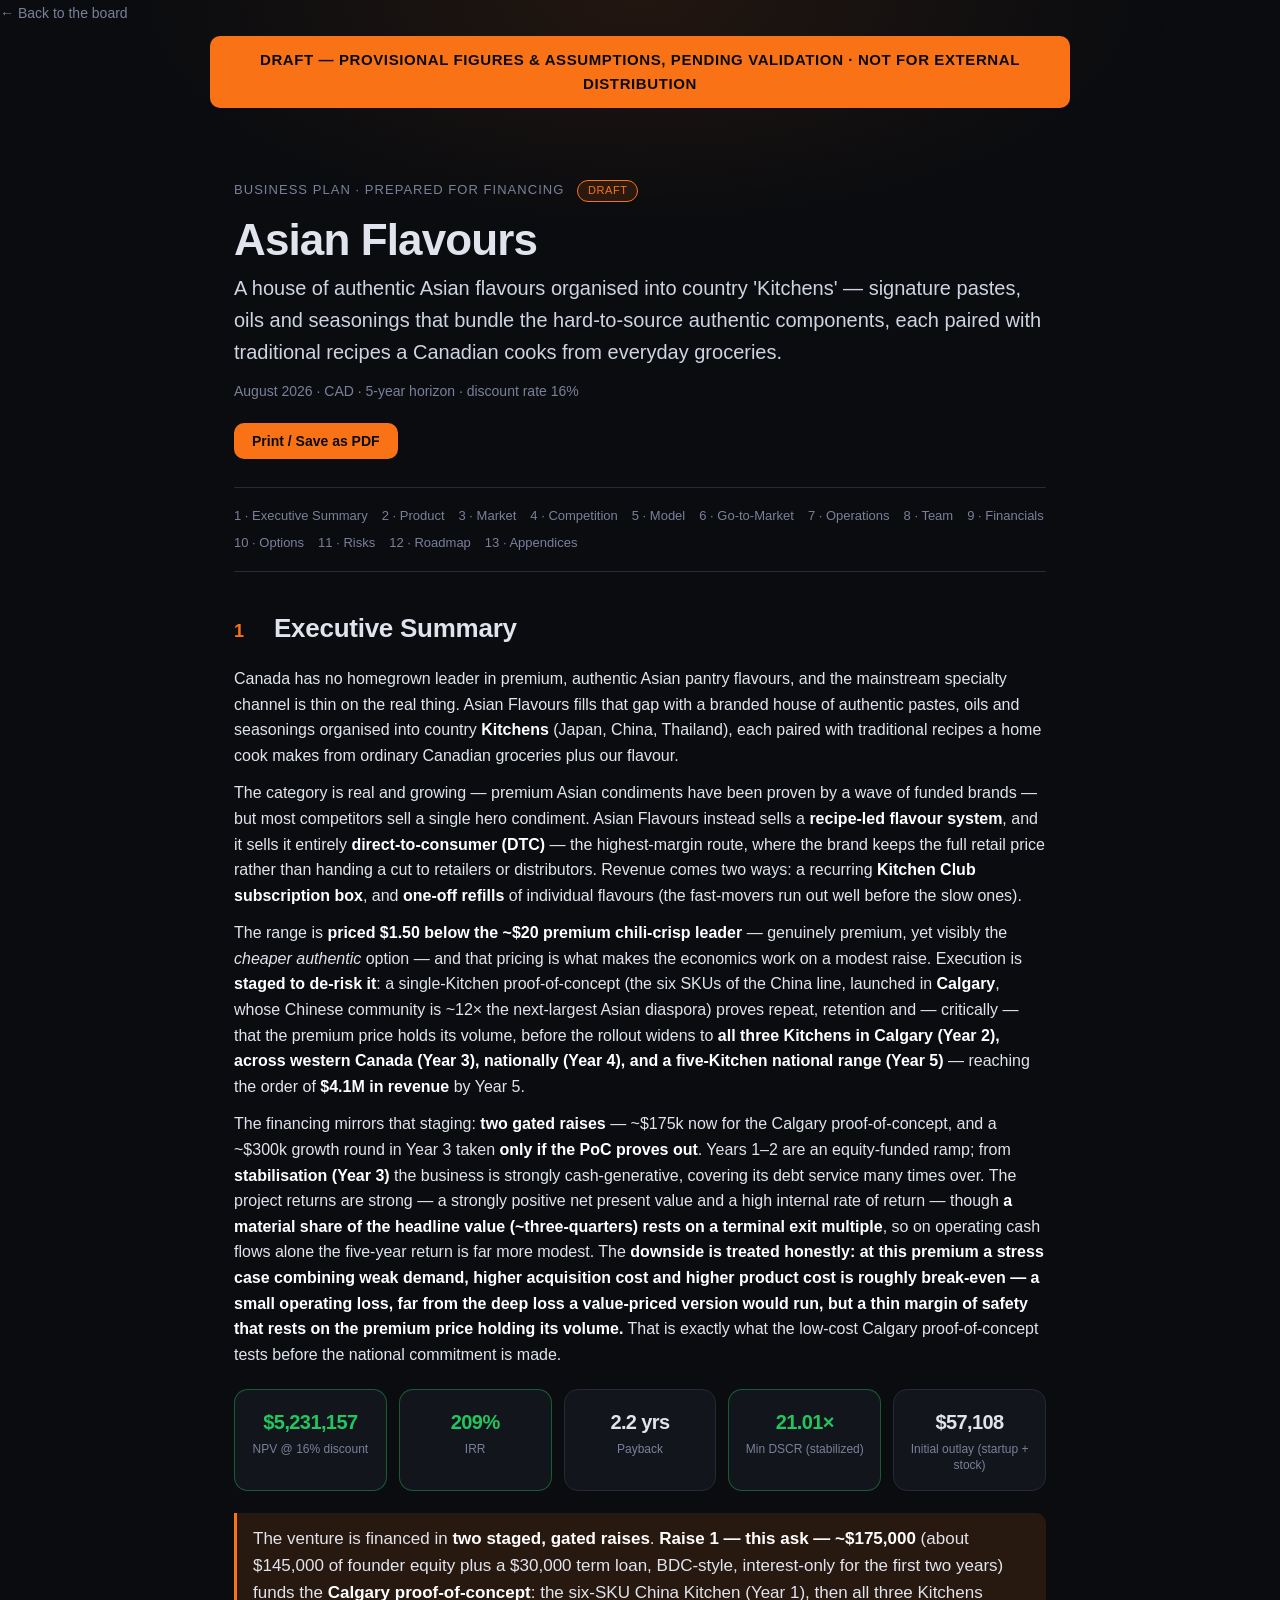
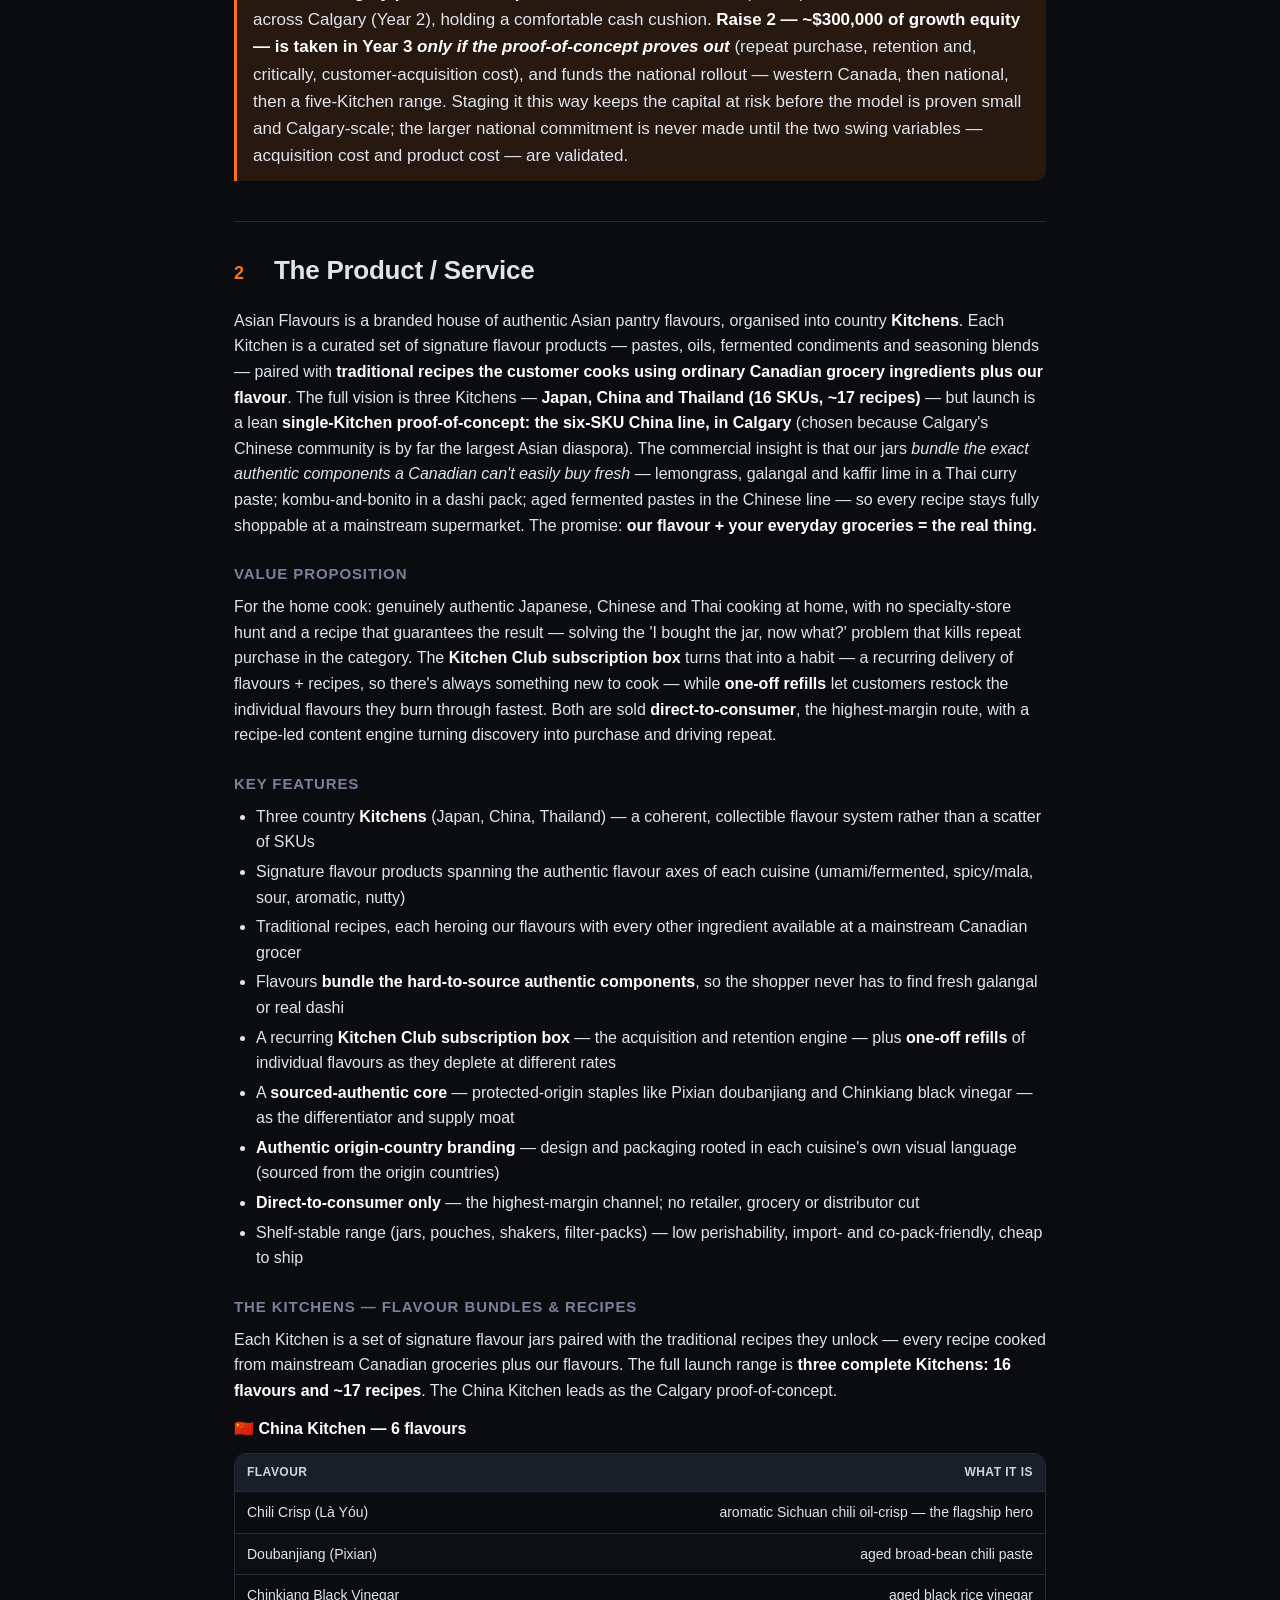
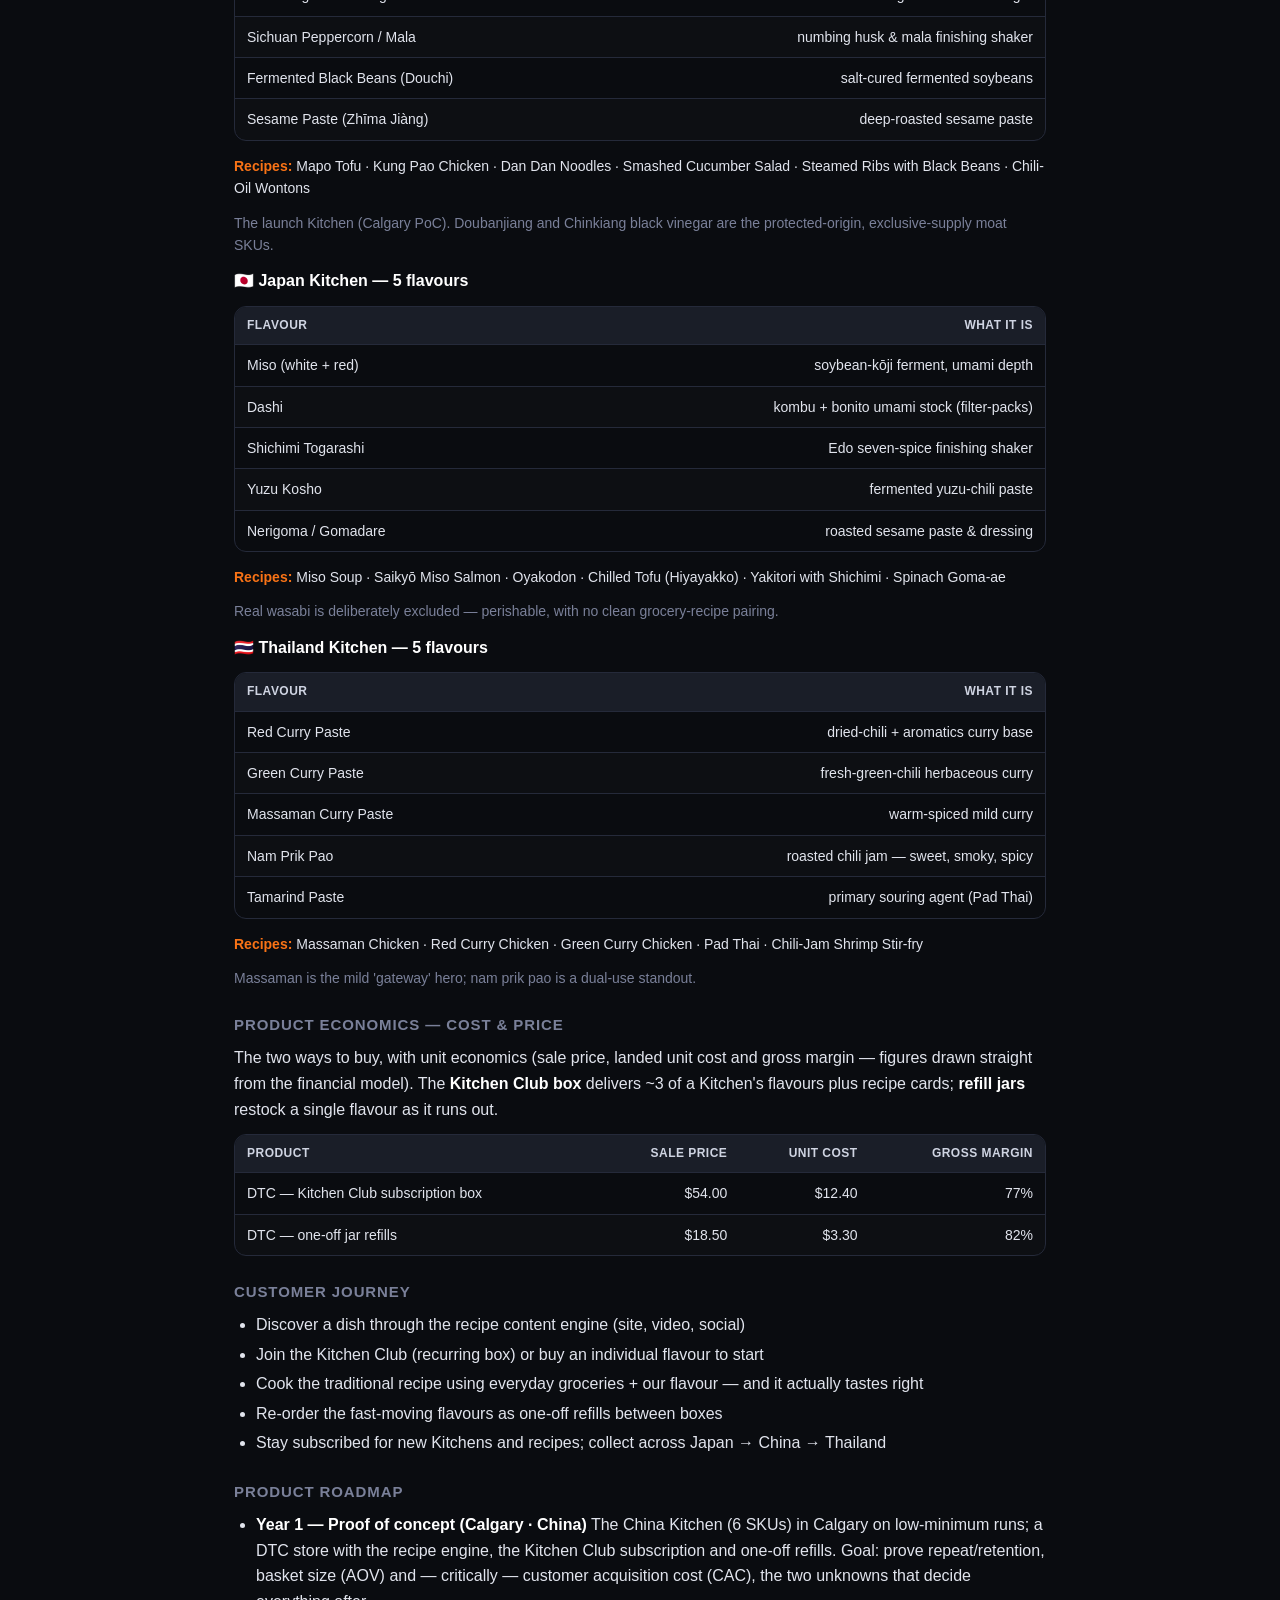
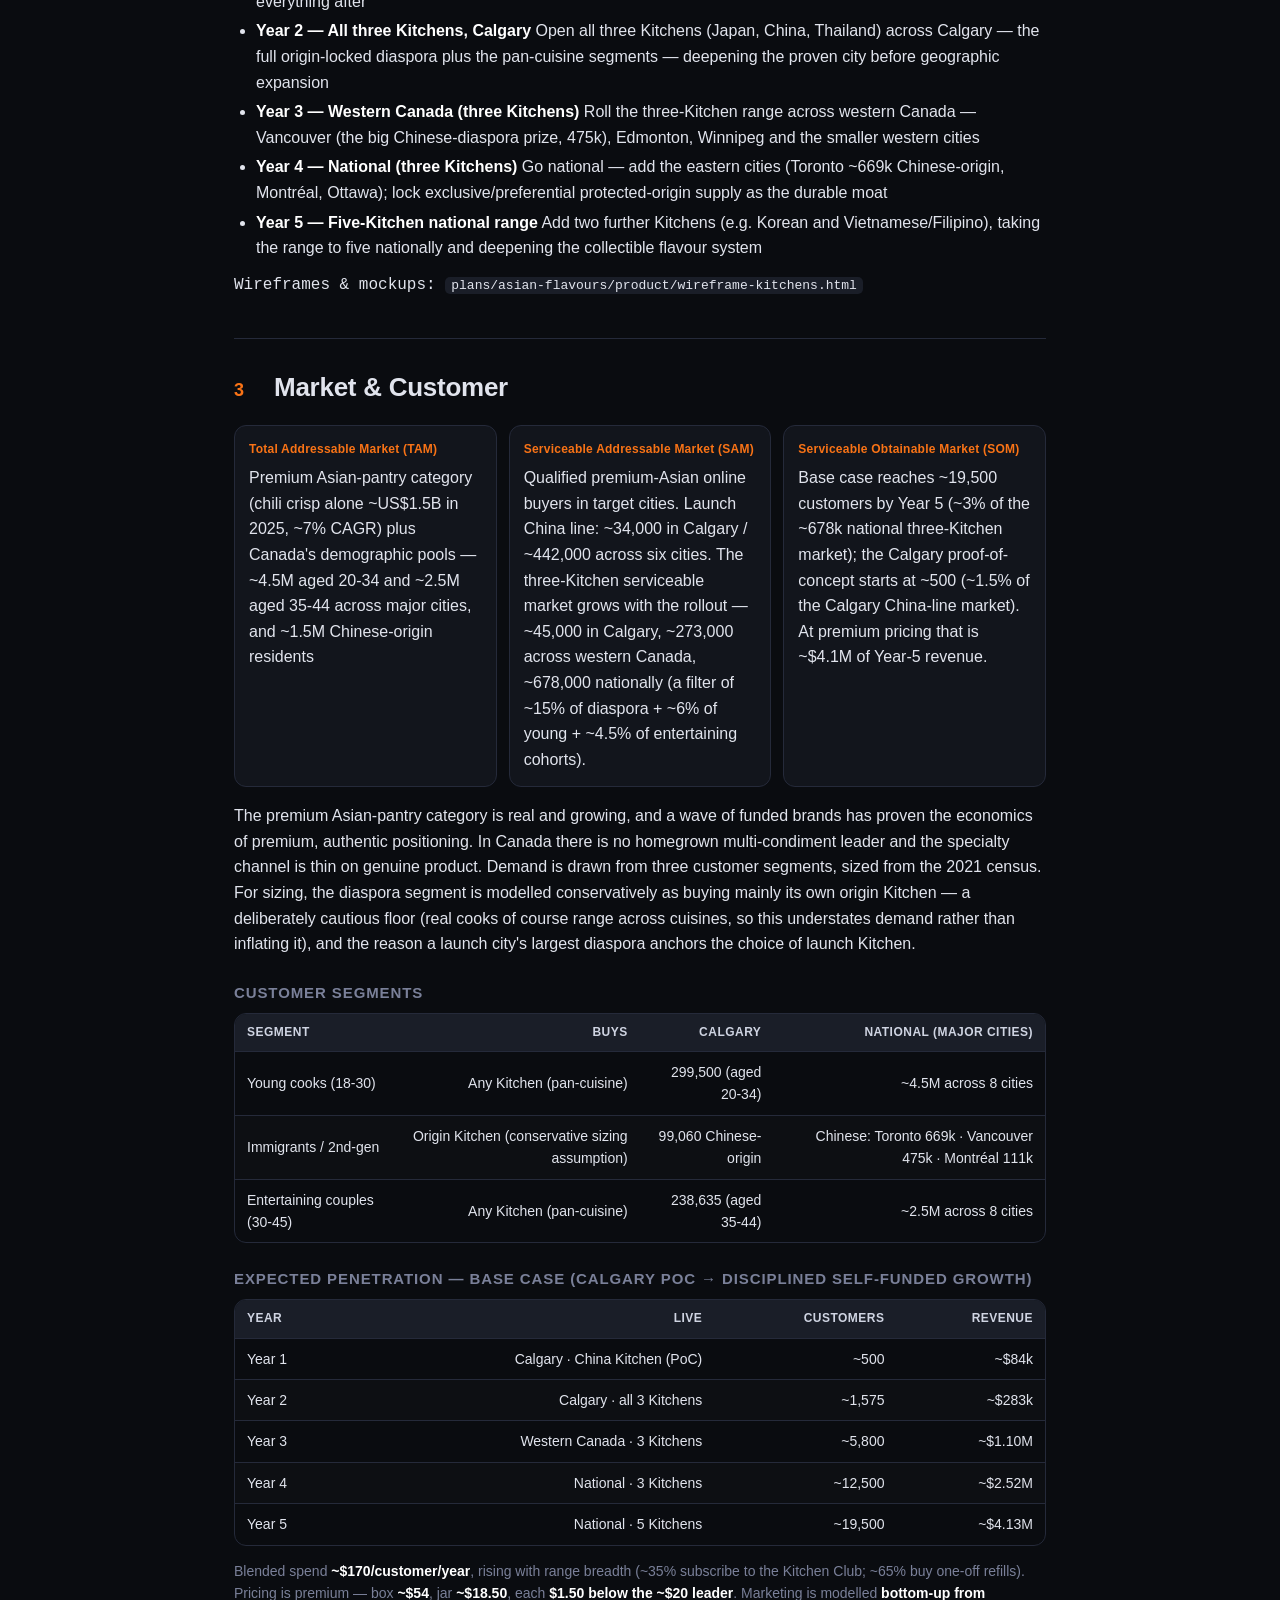
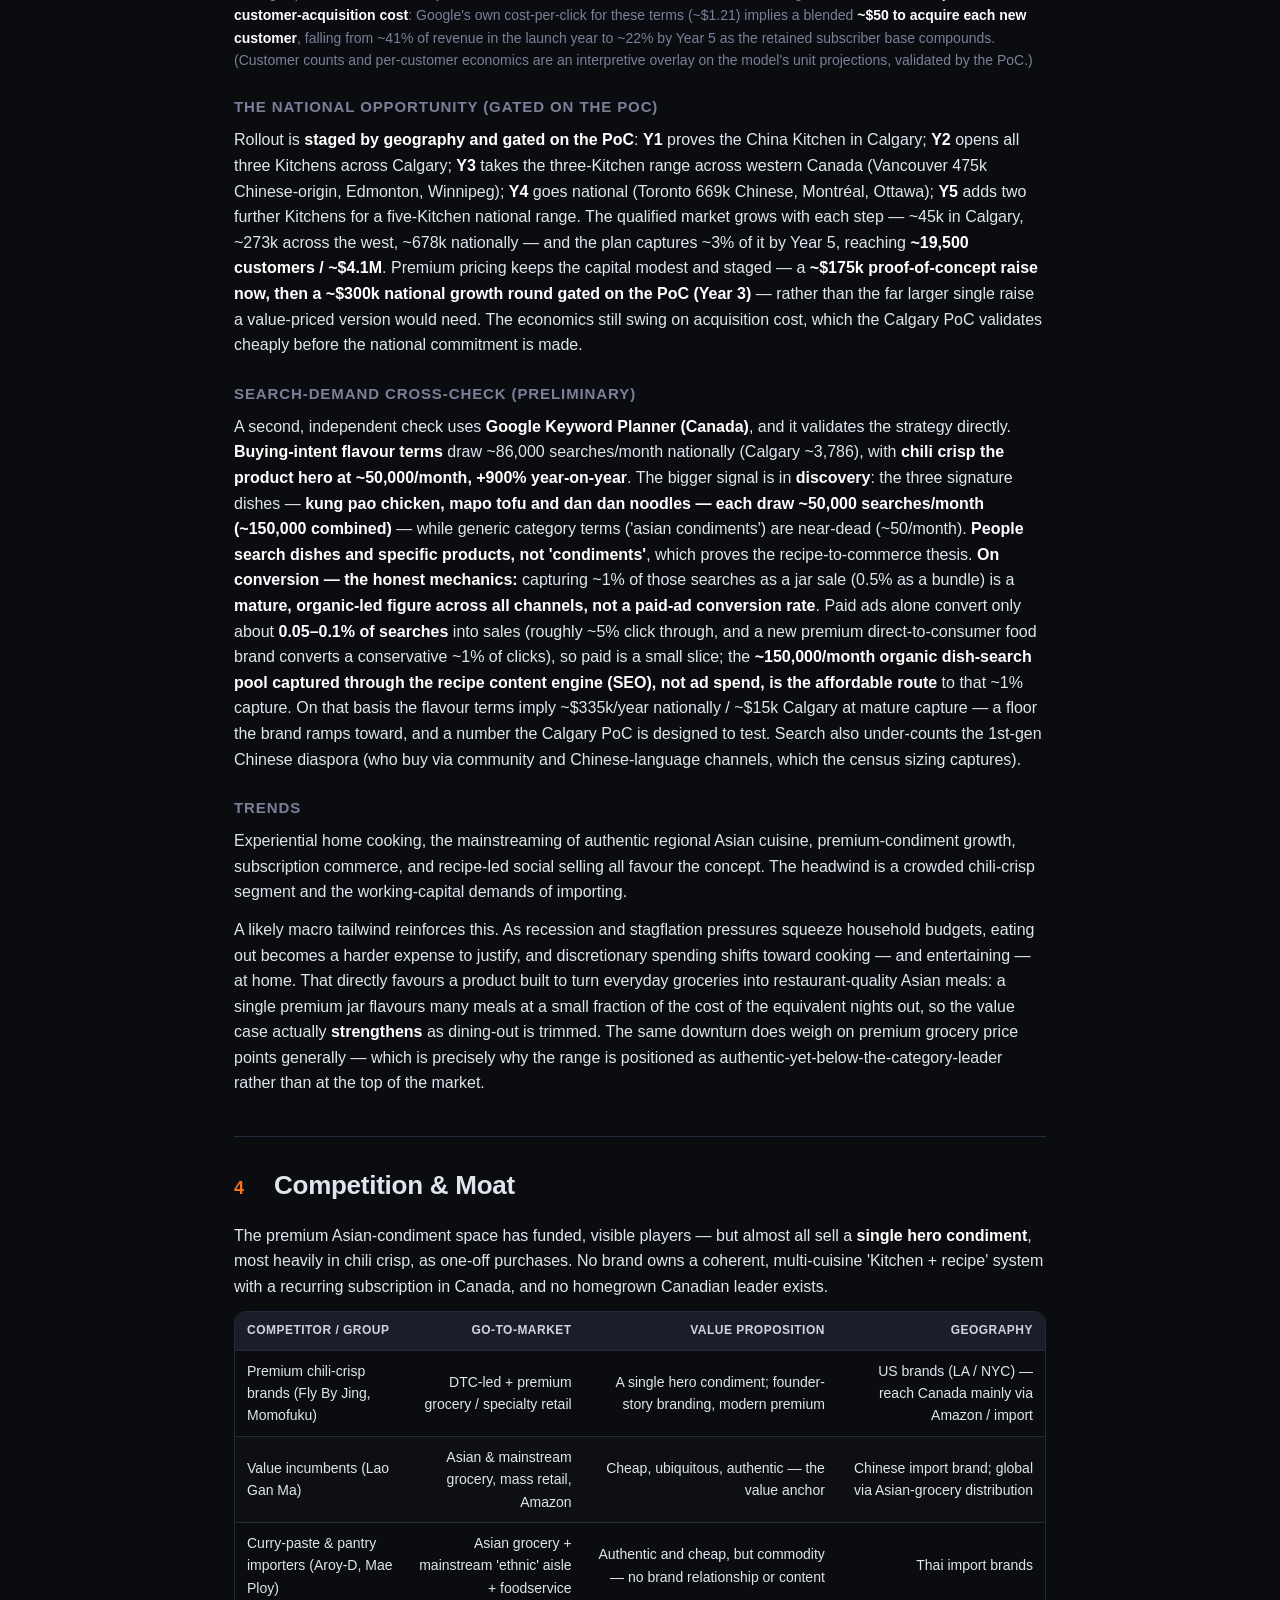
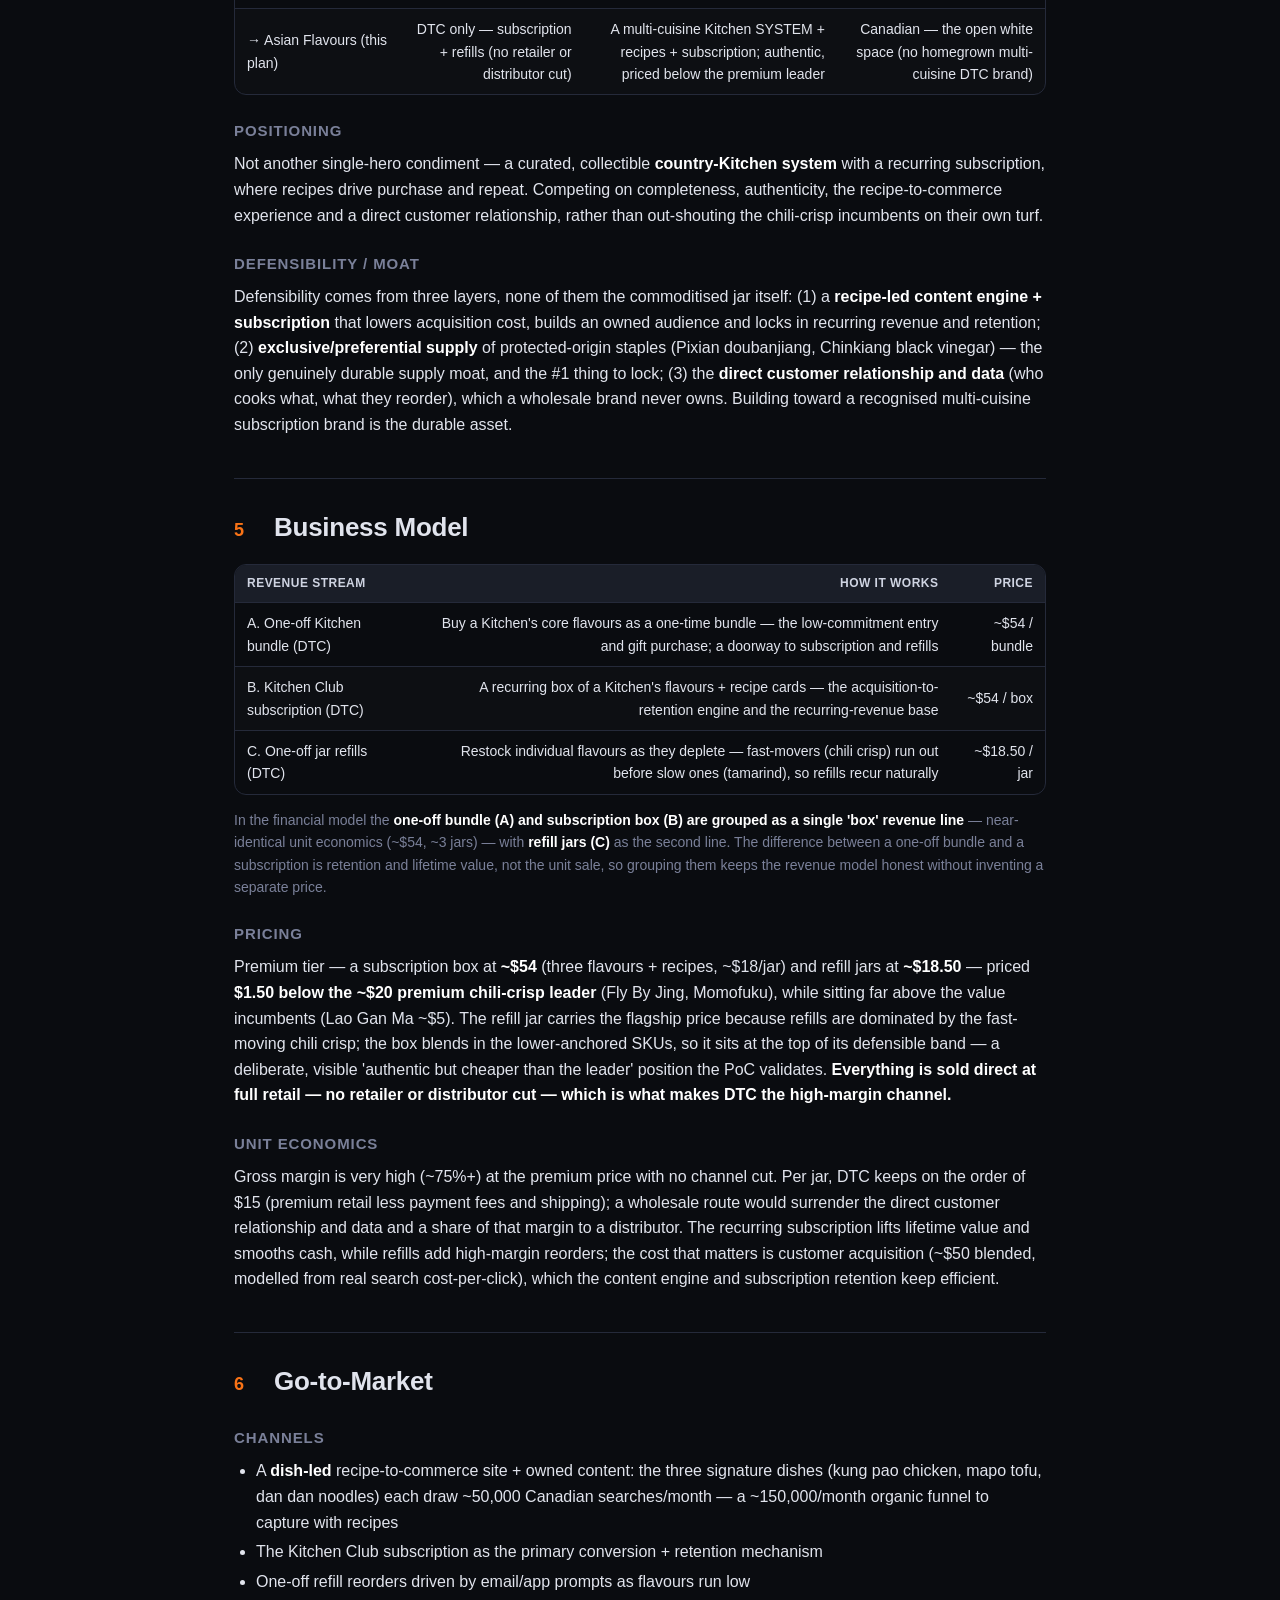
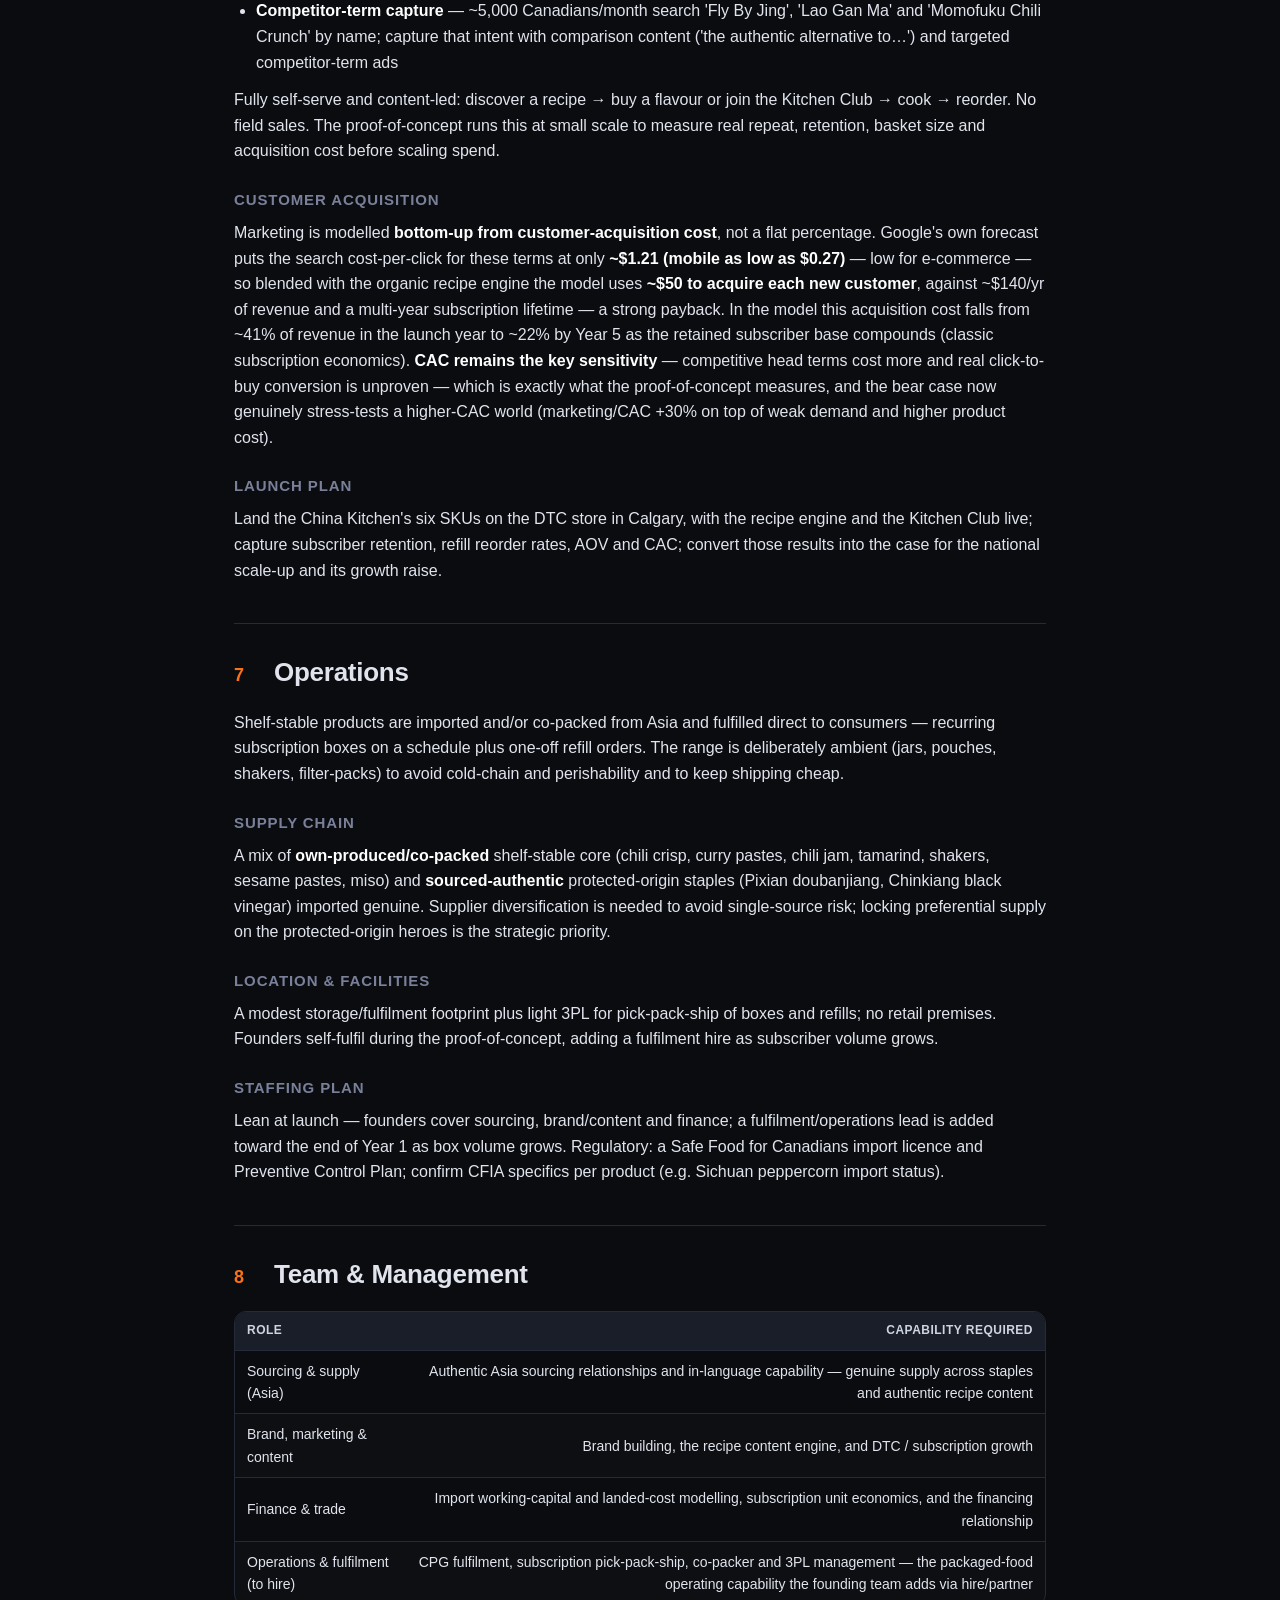
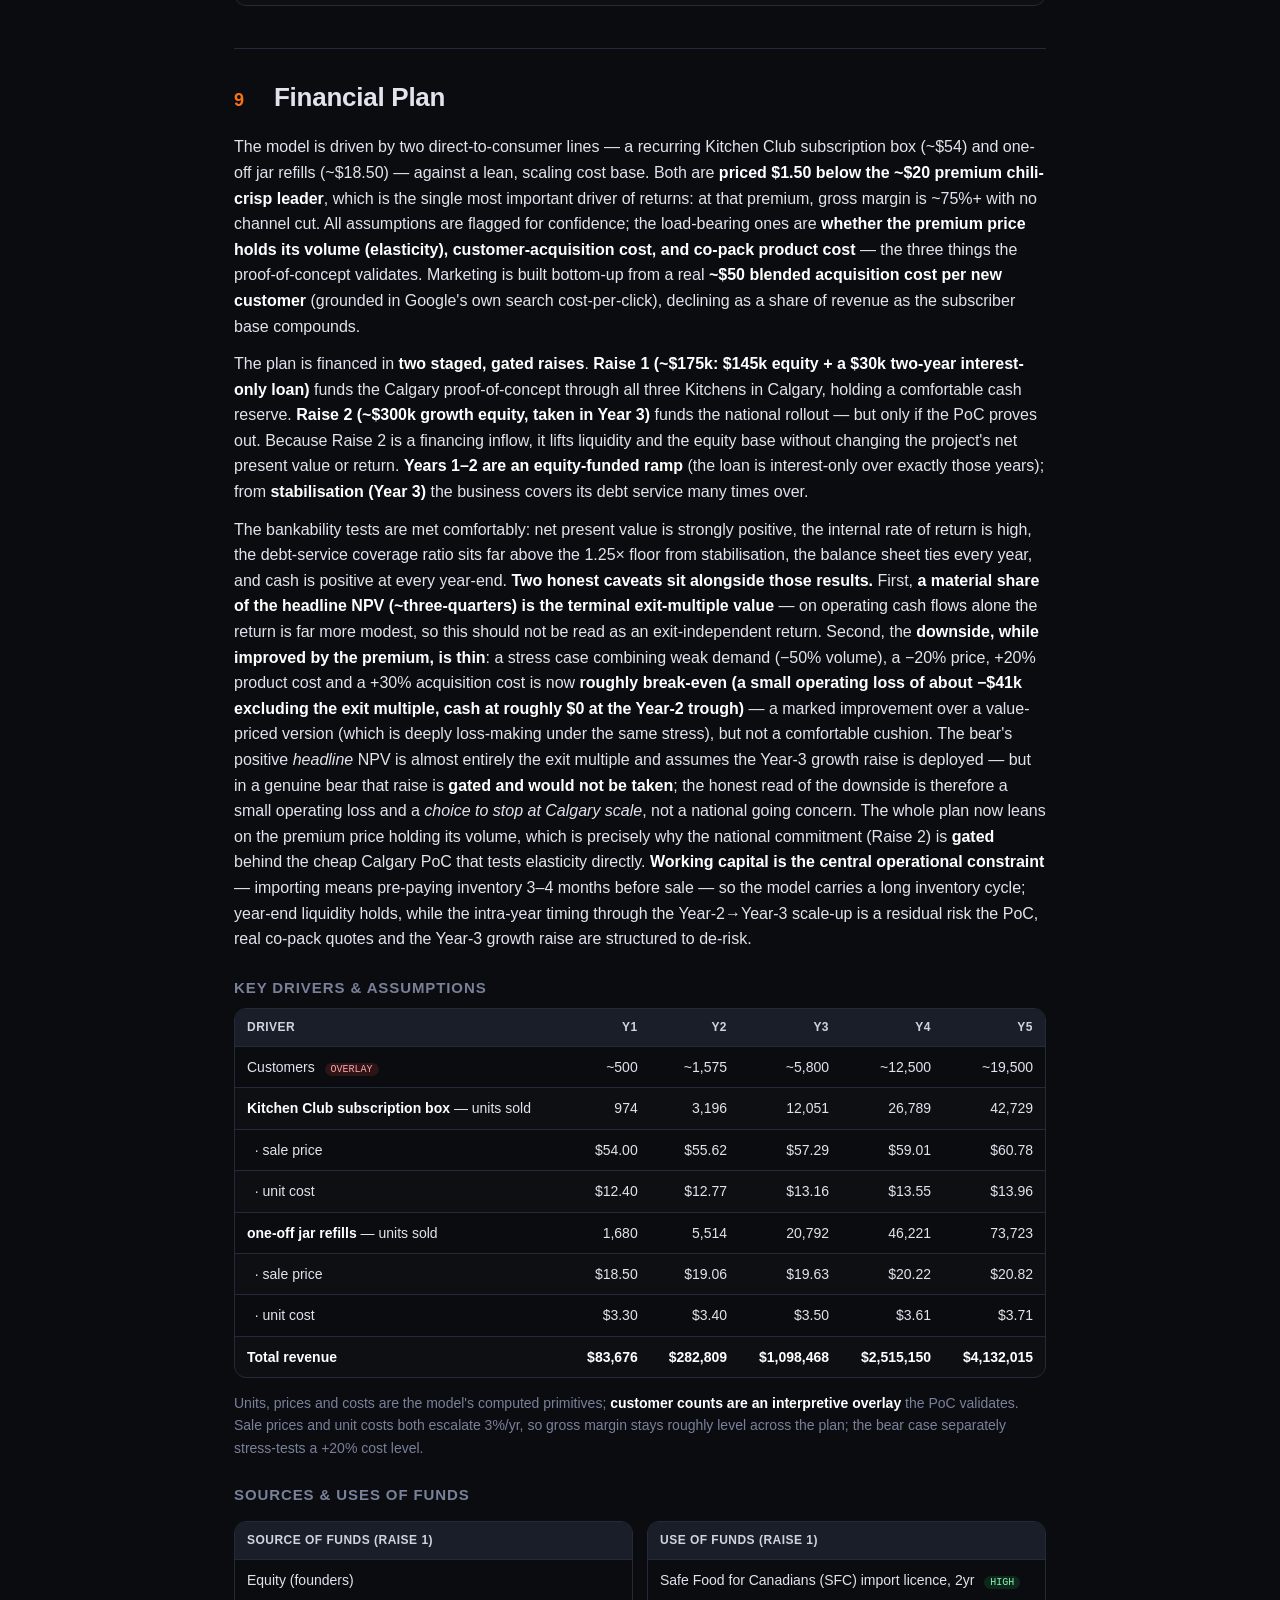
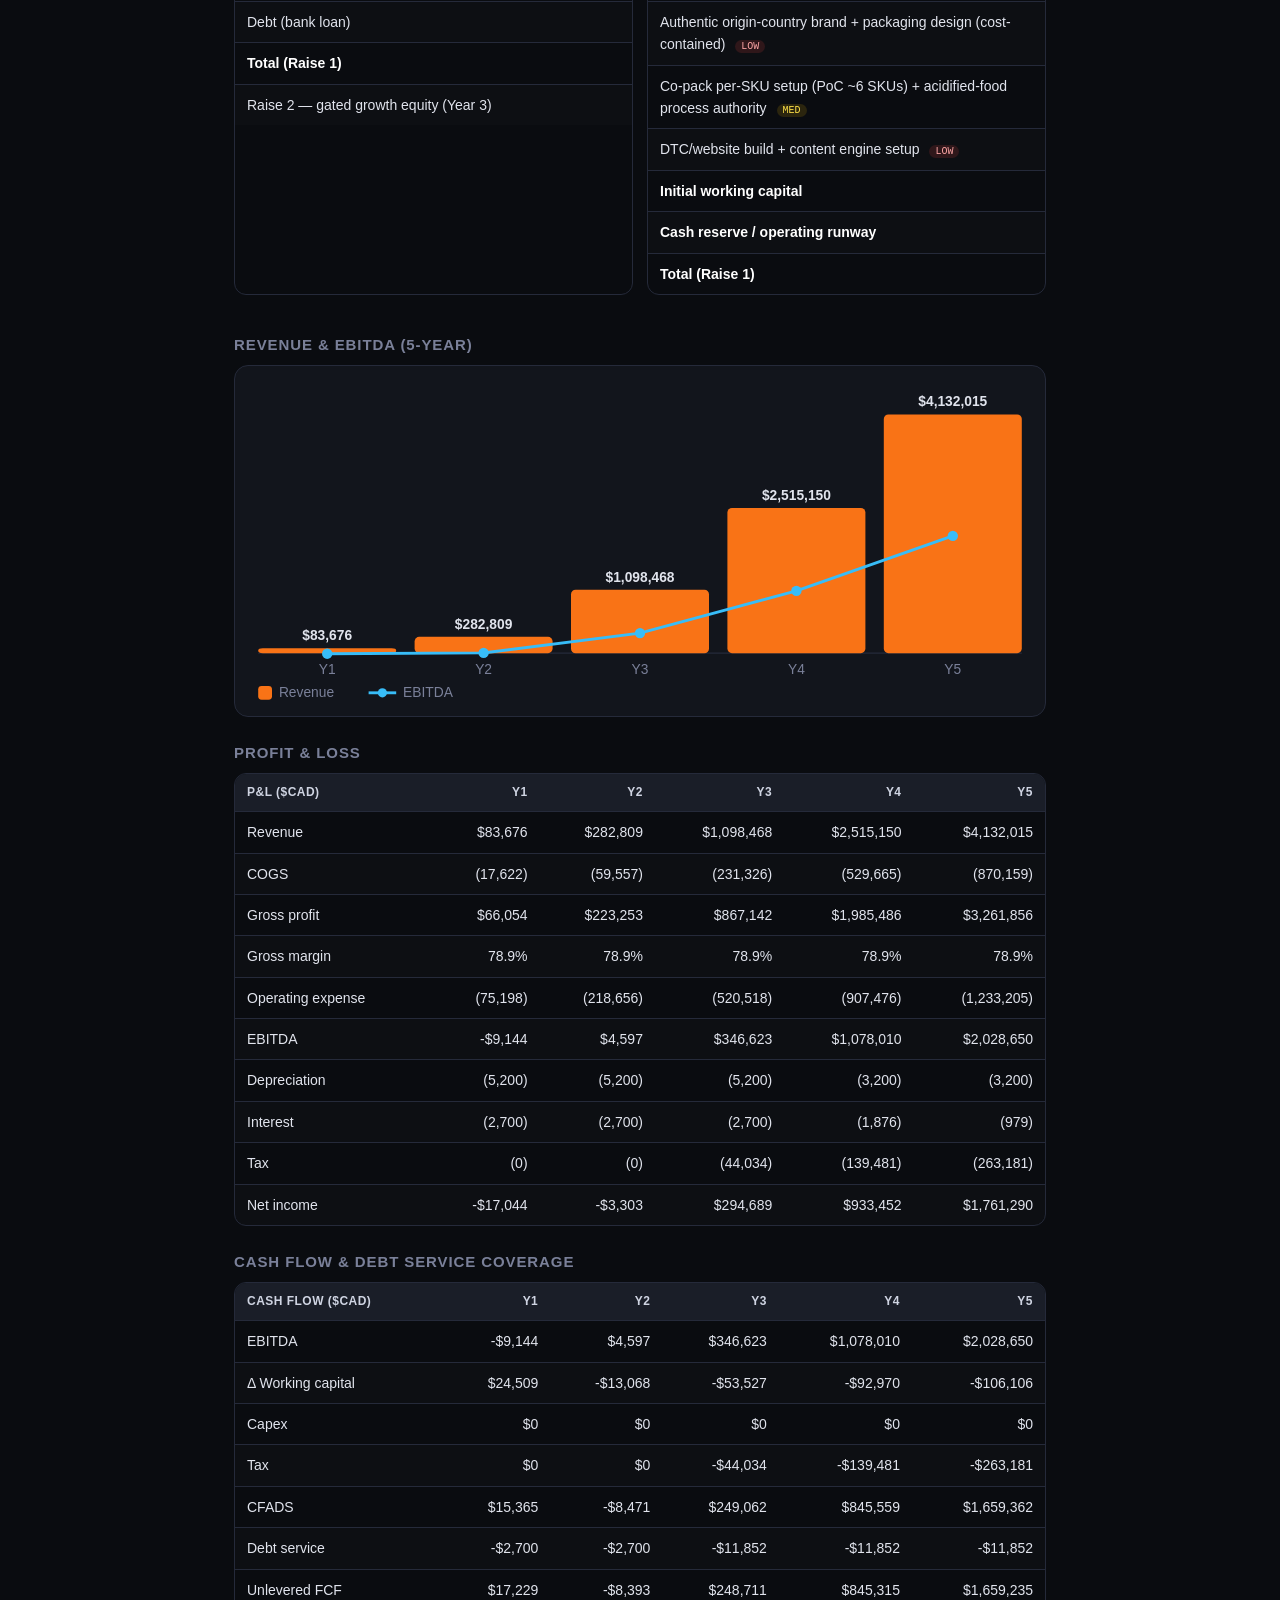
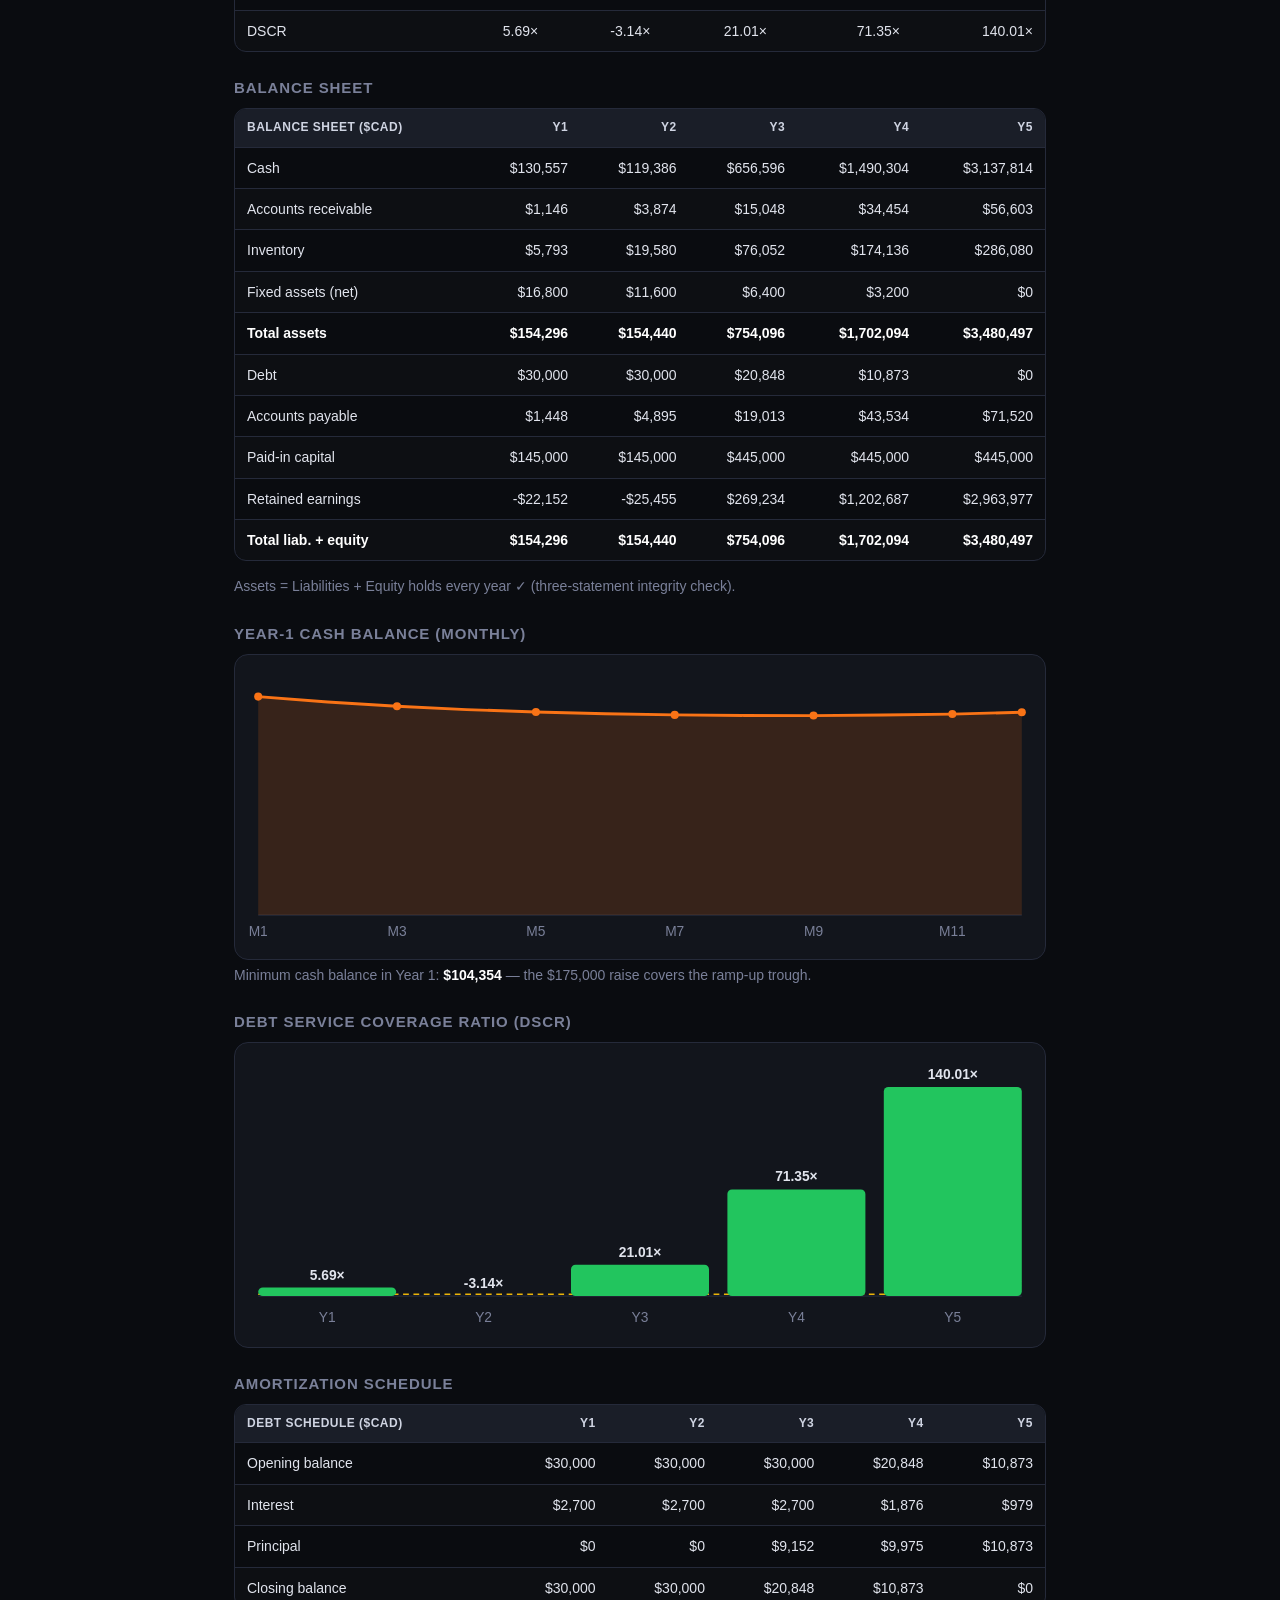
==== commit f452cff0: "Asian Flavours: match cost inflation to price growth (3%); shrink NPV KPI font - Added cogsGrowth 3%" ====
--- a/plans/asian-flavours/index.html
+++ b/plans/asian-flavours/index.html
@@ -39,9 +39,9 @@
 .muted{color:var(--muted)}
 strong{color:#fff;font-weight:700}
 .kpis{display:grid;grid-template-columns:repeat(auto-fit,minmax(130px,1fr));gap:12px;margin:22px 0}
-.kpi{background:var(--panel);border:1px solid var(--line);border-radius:14px;padding:16px 14px;text-align:center}
+.kpi{background:var(--panel);border:1px solid var(--line);border-radius:14px;padding:16px 10px;text-align:center;overflow:hidden}
 .kpi-ok{border-color:rgba(34,197,94,.4)}.kpi-warn{border-color:rgba(239,68,68,.45)}
-.kpi-val{font-size:26px;font-weight:800;letter-spacing:-.02em;color:var(--ink)}
+.kpi-val{font-size:20px;font-weight:800;letter-spacing:-.03em;color:var(--ink);white-space:nowrap}
 .kpi-ok .kpi-val{color:var(--good)}.kpi-warn .kpi-val{color:var(--bad)}
 .kpi-lab{font-size:12px;color:var(--muted);margin-top:4px;line-height:1.3}
 .ask-line{background:var(--accent-soft);border-left:3px solid var(--accent);padding:12px 16px;border-radius:0 10px 10px 0;font-size:17px}
@@ -113,16 +113,16 @@
   <section id="summary" class="plan-section"><h2><span class="sec-n">1</span>Executive Summary</h2><p>Canada has no homegrown leader in premium, authentic Asian pantry flavours, and the mainstream specialty channel is thin on the real thing. Asian Flavours fills that gap with a branded house of authentic pastes, oils and seasonings organised into country <strong>Kitchens</strong> (Japan, China, Thailand), each paired with traditional recipes a home cook makes from ordinary Canadian groceries plus our flavour.</p>
 <p>The category is real and growing — premium Asian condiments have been proven by a wave of funded brands — but most competitors sell a single hero condiment. Asian Flavours instead sells a <strong>recipe-led flavour system</strong>, and it sells it entirely <strong>direct-to-consumer (DTC)</strong> — the highest-margin route, where the brand keeps the full retail price rather than handing a cut to retailers or distributors. Revenue comes two ways: a recurring <strong>Kitchen Club subscription box</strong>, and <strong>one-off refills</strong> of individual flavours (the fast-movers run out well before the slow ones).</p>
 <p>The range is <strong>priced $1.50 below the ~$20 premium chili-crisp leader</strong> — genuinely premium, yet visibly the <em>cheaper authentic</em> option — and that pricing is what makes the economics work on a modest raise. Execution is <strong>staged to de-risk it</strong>: a single-Kitchen proof-of-concept (the six SKUs of the China line, launched in <strong>Calgary</strong>, whose Chinese community is ~12× the next-largest Asian diaspora) proves repeat, retention and — critically — that the premium price holds its volume, before the rollout widens to <strong>all three Kitchens in Calgary (Year 2), across western Canada (Year 3), nationally (Year 4), and a five-Kitchen national range (Year 5)</strong> — reaching the order of <strong>$4.1M in revenue</strong> by Year 5.</p>
-<p>The financing mirrors that staging: <strong>two gated raises</strong> — ~$175k now for the Calgary proof-of-concept, and a ~$300k growth round in Year 3 taken <strong>only if the PoC proves out</strong>. Years 1–2 are an equity-funded ramp; from <strong>stabilisation (Year 3)</strong> the business is strongly cash-generative, covering its debt service many times over. The project returns are strong — a strongly positive net present value and a high internal rate of return — though <strong>a material share of the headline value (~three-quarters) rests on a terminal exit multiple</strong>, so on operating cash flows alone the five-year return is far more modest. The <strong>downside is treated honestly: at this premium a stress case combining weak demand, higher acquisition cost and higher product cost is roughly break-even rather than loss-making — but with a thin margin of safety that rests on the premium price holding its volume.</strong> That is exactly what the low-cost Calgary proof-of-concept tests before the national commitment is made.</p><div class="kpis">
-    <div class="kpi kpi-ok"><div class="kpi-val">$5,498,835</div><div class="kpi-lab">NPV @ 16% discount</div></div>
-    <div class="kpi kpi-ok"><div class="kpi-val">213%</div><div class="kpi-lab">IRR</div></div>
+<p>The financing mirrors that staging: <strong>two gated raises</strong> — ~$175k now for the Calgary proof-of-concept, and a ~$300k growth round in Year 3 taken <strong>only if the PoC proves out</strong>. Years 1–2 are an equity-funded ramp; from <strong>stabilisation (Year 3)</strong> the business is strongly cash-generative, covering its debt service many times over. The project returns are strong — a strongly positive net present value and a high internal rate of return — though <strong>a material share of the headline value (~three-quarters) rests on a terminal exit multiple</strong>, so on operating cash flows alone the five-year return is far more modest. The <strong>downside is treated honestly: at this premium a stress case combining weak demand, higher acquisition cost and higher product cost is roughly break-even — a small operating loss, far from the deep loss a value-priced version would run, but a thin margin of safety that rests on the premium price holding its volume.</strong> That is exactly what the low-cost Calgary proof-of-concept tests before the national commitment is made.</p><div class="kpis">
+    <div class="kpi kpi-ok"><div class="kpi-val">$5,231,157</div><div class="kpi-lab">NPV @ 16% discount</div></div>
+    <div class="kpi kpi-ok"><div class="kpi-val">209%</div><div class="kpi-lab">IRR</div></div>
     <div class="kpi "><div class="kpi-val">2.2 yrs</div><div class="kpi-lab">Payback</div></div>
-    <div class="kpi kpi-ok"><div class="kpi-val">22.23×</div><div class="kpi-lab">Min DSCR (stabilized)</div></div>
+    <div class="kpi kpi-ok"><div class="kpi-val">21.01×</div><div class="kpi-lab">Min DSCR (stabilized)</div></div>
     <div class="kpi "><div class="kpi-val">$57,108</div><div class="kpi-lab">Initial outlay (startup + stock)</div></div>
   </div><p class="ask-line">The venture is financed in <strong>two staged, gated raises</strong>. <strong>Raise 1 — this ask — ~$175,000</strong> (about $145,000 of founder equity plus a $30,000 term loan, BDC-style, interest-only for the first two years) funds the <strong>Calgary proof-of-concept</strong>: the six-SKU China Kitchen (Year 1), then all three Kitchens across Calgary (Year 2), holding a comfortable cash cushion. <strong>Raise 2 — ~$300,000 of growth equity — is taken in Year 3 <em>only if the proof-of-concept proves out</strong></em> (repeat purchase, retention and, critically, customer-acquisition cost), and funds the national rollout — western Canada, then national, then a five-Kitchen range. Staging it this way keeps the capital at risk before the model is proven small and Calgary-scale; the larger national commitment is never made until the two swing variables — acquisition cost and product cost — are validated.</p></section><section id="product" class="plan-section"><h2><span class="sec-n">2</span>The Product / Service</h2><p>Asian Flavours is a branded house of authentic Asian pantry flavours, organised into country <strong>Kitchens</strong>. Each Kitchen is a curated set of signature flavour products — pastes, oils, fermented condiments and seasoning blends — paired with <strong>traditional recipes the customer cooks using ordinary Canadian grocery ingredients plus our flavour</strong>. The full vision is three Kitchens — <strong>Japan, China and Thailand (16 SKUs, ~17 recipes)</strong> — but launch is a lean <strong>single-Kitchen proof-of-concept: the six-SKU China line, in Calgary</strong> (chosen because Calgary&#39;s Chinese community is by far the largest Asian diaspora). The commercial insight is that our jars <em>bundle the exact authentic components a Canadian can&#39;t easily buy fresh</em> — lemongrass, galangal and kaffir lime in a Thai curry paste; kombu-and-bonito in a dashi pack; aged fermented pastes in the Chinese line — so every recipe stays fully shoppable at a mainstream supermarket. The promise: <strong>our flavour + your everyday groceries = the real thing.</strong></p><h4>Value proposition</h4><p>For the home cook: genuinely authentic Japanese, Chinese and Thai cooking at home, with no specialty-store hunt and a recipe that guarantees the result — solving the &#39;I bought the jar, now what?&#39; problem that kills repeat purchase in the category. The <strong>Kitchen Club subscription box</strong> turns that into a habit — a recurring delivery of flavours + recipes, so there&#39;s always something new to cook — while <strong>one-off refills</strong> let customers restock the individual flavours they burn through fastest. Both are sold <strong>direct-to-consumer</strong>, the highest-margin route, with a recipe-led content engine turning discovery into purchase and driving repeat.</p><h4>Key features</h4><ul><li>Three country <strong>Kitchens</strong> (Japan, China, Thailand) — a coherent, collectible flavour system rather than a scatter of SKUs</li><li>Signature flavour products spanning the authentic flavour axes of each cuisine (umami/fermented, spicy/mala, sour, aromatic, nutty)</li><li>Traditional recipes, each heroing our flavours with every other ingredient available at a mainstream Canadian grocer</li><li>Flavours <strong>bundle the hard-to-source authentic components</strong>, so the shopper never has to find fresh galangal or real dashi</li><li>A recurring <strong>Kitchen Club subscription box</strong> — the acquisition and retention engine — plus <strong>one-off refills</strong> of individual flavours as they deplete at different rates</li><li>A <strong>sourced-authentic core</strong> — protected-origin staples like Pixian doubanjiang and Chinkiang black vinegar — as the differentiator and supply moat</li><li><strong>Authentic origin-country branding</strong> — design and packaging rooted in each cuisine&#39;s own visual language (sourced from the origin countries)</li><li><strong>Direct-to-consumer only</strong> — the highest-margin channel; no retailer, grocery or distributor cut</li><li>Shelf-stable range (jars, pouches, shakers, filter-packs) — low perishability, import- and co-pack-friendly, cheap to ship</li></ul><h4>The Kitchens — flavour bundles &amp; recipes</h4><p>Each Kitchen is a set of signature flavour jars paired with the traditional recipes they unlock — every recipe cooked from mainstream Canadian groceries plus our flavours. The full launch range is <strong>three complete Kitchens: 16 flavours and ~17 recipes</strong>. The China Kitchen leads as the Calgary proof-of-concept.</p><p class="kitchen-name"><strong>🇨🇳 China Kitchen — 6 flavours</strong></p><div class="table-wrap"><table><thead><tr><th>Flavour</th><th class="num">What it is</th></tr></thead><tbody><tr><td>Chili Crisp (Là Yóu)</td><td class="num">aromatic Sichuan chili oil-crisp — the flagship hero</td></tr><tr><td>Doubanjiang (Pixian)</td><td class="num">aged broad-bean chili paste</td></tr><tr><td>Chinkiang Black Vinegar</td><td class="num">aged black rice vinegar</td></tr><tr><td>Sichuan Peppercorn / Mala</td><td class="num">numbing husk &amp; mala finishing shaker</td></tr><tr><td>Fermented Black Beans (Douchi)</td><td class="num">salt-cured fermented soybeans</td></tr><tr><td>Sesame Paste (Zhīma Jiàng)</td><td class="num">deep-roasted sesame paste</td></tr></tbody></table></div><p class="recipes"><strong>Recipes:</strong> Mapo Tofu · Kung Pao Chicken · Dan Dan Noodles · Smashed Cucumber Salad · Steamed Ribs with Black Beans · Chili-Oil Wontons</p><p class="chart-note">The launch Kitchen (Calgary PoC). Doubanjiang and Chinkiang black vinegar are the protected-origin, exclusive-supply moat SKUs.</p><p class="kitchen-name"><strong>🇯🇵 Japan Kitchen — 5 flavours</strong></p><div class="table-wrap"><table><thead><tr><th>Flavour</th><th class="num">What it is</th></tr></thead><tbody><tr><td>Miso (white + red)</td><td class="num">soybean-kōji ferment, umami depth</td></tr><tr><td>Dashi</td><td class="num">kombu + bonito umami stock (filter-packs)</td></tr><tr><td>Shichimi Togarashi</td><td class="num">Edo seven-spice finishing shaker</td></tr><tr><td>Yuzu Kosho</td><td class="num">fermented yuzu-chili paste</td></tr><tr><td>Nerigoma / Gomadare</td><td class="num">roasted sesame paste &amp; dressing</td></tr></tbody></table></div><p class="recipes"><strong>Recipes:</strong> Miso Soup · Saikyō Miso Salmon · Oyakodon · Chilled Tofu (Hiyayakko) · Yakitori with Shichimi · Spinach Goma-ae</p><p class="chart-note">Real wasabi is deliberately excluded — perishable, with no clean grocery-recipe pairing.</p><p class="kitchen-name"><strong>🇹🇭 Thailand Kitchen — 5 flavours</strong></p><div class="table-wrap"><table><thead><tr><th>Flavour</th><th class="num">What it is</th></tr></thead><tbody><tr><td>Red Curry Paste</td><td class="num">dried-chili + aromatics curry base</td></tr><tr><td>Green Curry Paste</td><td class="num">fresh-green-chili herbaceous curry</td></tr><tr><td>Massaman Curry Paste</td><td class="num">warm-spiced mild curry</td></tr><tr><td>Nam Prik Pao</td><td class="num">roasted chili jam — sweet, smoky, spicy</td></tr><tr><td>Tamarind Paste</td><td class="num">primary souring agent (Pad Thai)</td></tr></tbody></table></div><p class="recipes"><strong>Recipes:</strong> Massaman Chicken · Red Curry Chicken · Green Curry Chicken · Pad Thai · Chili-Jam Shrimp Stir-fry</p><p class="chart-note">Massaman is the mild &#39;gateway&#39; hero; nam prik pao is a dual-use standout.</p><h4>Product economics — cost &amp; price</h4><p>The two ways to buy, with unit economics (sale price, landed unit cost and gross margin — figures drawn straight from the financial model). The <strong>Kitchen Club box</strong> delivers ~3 of a Kitchen&#39;s flavours plus recipe cards; <strong>refill jars</strong> restock a single flavour as it runs out.</p><div class="table-wrap"><table><thead><tr><th>Product</th><th class="num">Sale price</th><th class="num">Unit cost</th><th class="num">Gross margin</th></tr></thead><tbody><tr><td>DTC — Kitchen Club subscription box</td><td class="num">$54.00</td><td class="num">$12.40</td><td class="num">77%</td></tr><tr><td>DTC — one-off jar refills</td><td class="num">$18.50</td><td class="num">$3.30</td><td class="num">82%</td></tr></tbody></table></div><h4>Customer journey</h4><ul><li>Discover a dish through the recipe content engine (site, video, social)</li><li>Join the Kitchen Club (recurring box) or buy an individual flavour to start</li><li>Cook the traditional recipe using everyday groceries + our flavour — and it actually tastes right</li><li>Re-order the fast-moving flavours as one-off refills between boxes</li><li>Stay subscribed for new Kitchens and recipes; collect across Japan → China → Thailand</li></ul><h4>Product roadmap</h4><ul><li><strong>Year 1 — Proof of concept (Calgary · China)</strong> The China Kitchen (6 SKUs) in Calgary on low-minimum runs; a DTC store with the recipe engine, the Kitchen Club subscription and one-off refills. Goal: prove repeat/retention, basket size (AOV) and — critically — customer acquisition cost (CAC), the two unknowns that decide everything after</li><li><strong>Year 2 — All three Kitchens, Calgary</strong> Open all three Kitchens (Japan, China, Thailand) across Calgary — the full origin-locked diaspora plus the pan-cuisine segments — deepening the proven city before geographic expansion</li><li><strong>Year 3 — Western Canada (three Kitchens)</strong> Roll the three-Kitchen range across western Canada — Vancouver (the big Chinese-diaspora prize, 475k), Edmonton, Winnipeg and the smaller western cities</li><li><strong>Year 4 — National (three Kitchens)</strong> Go national — add the eastern cities (Toronto ~669k Chinese-origin, Montréal, Ottawa); lock exclusive/preferential protected-origin supply as the durable moat</li><li><strong>Year 5 — Five-Kitchen national range</strong> Add two further Kitchens (e.g. Korean and Vietnamese/Filipino), taking the range to five nationally and deepening the collectible flavour system</li></ul><p class="artifact-ref">Wireframes &amp; mockups: <code>plans/asian-flavours/product/wireframe-kitchens.html</code></p></section><section id="market" class="plan-section"><h2><span class="sec-n">3</span>Market &amp; Customer</h2><div class="tam"><div><span>Total Addressable Market (TAM)</span>Premium Asian-pantry category (chili crisp alone ~US$1.5B in 2025, ~7% CAGR) plus Canada&#39;s demographic pools — ~4.5M aged 20-34 and ~2.5M aged 35-44 across major cities, and ~1.5M Chinese-origin residents</div><div><span>Serviceable Addressable Market (SAM)</span>Qualified premium-Asian online buyers in target cities. Launch China line: ~34,000 in Calgary / ~442,000 across six cities. The three-Kitchen serviceable market grows with the rollout — ~45,000 in Calgary, ~273,000 across western Canada, ~678,000 nationally (a filter of ~15% of diaspora + ~6% of young + ~4.5% of entertaining cohorts).</div><div><span>Serviceable Obtainable Market (SOM)</span>Base case reaches ~19,500 customers by Year 5 (~3% of the ~678k national three-Kitchen market); the Calgary proof-of-concept starts at ~500 (~1.5% of the Calgary China-line market). At premium pricing that is ~$4.1M of Year-5 revenue.</div></div><p>The premium Asian-pantry category is real and growing, and a wave of funded brands has proven the economics of premium, authentic positioning. In Canada there is no homegrown multi-condiment leader and the specialty channel is thin on genuine product. Demand is drawn from three customer segments, sized from the 2021 census. For sizing, the diaspora segment is modelled conservatively as buying mainly its own origin Kitchen — a deliberately cautious floor (real cooks of course range across cuisines, so this understates demand rather than inflating it), and the reason a launch city&#39;s largest diaspora anchors the choice of launch Kitchen.</p><h4>Customer segments</h4><div class="table-wrap"><table><thead><tr><th>Segment</th><th class="num">Buys</th><th class="num">Calgary</th><th class="num">National (major cities)</th></tr></thead><tbody><tr><td>Young cooks (18-30)</td><td class="num">Any Kitchen (pan-cuisine)</td><td class="num">299,500 (aged 20-34)</td><td class="num">~4.5M across 8 cities</td></tr><tr><td>Immigrants / 2nd-gen</td><td class="num">Origin Kitchen (conservative sizing assumption)</td><td class="num">99,060 Chinese-origin</td><td class="num">Chinese: Toronto 669k · Vancouver 475k · Montréal 111k</td></tr><tr><td>Entertaining couples (30-45)</td><td class="num">Any Kitchen (pan-cuisine)</td><td class="num">238,635 (aged 35-44)</td><td class="num">~2.5M across 8 cities</td></tr></tbody></table></div><h4>Expected penetration — base case (Calgary PoC → disciplined self-funded growth)</h4><div class="table-wrap"><table><thead><tr><th>Year</th><th class="num">Live</th><th class="num">Customers</th><th class="num">Revenue</th></tr></thead><tbody><tr><td>Year 1</td><td class="num">Calgary · China Kitchen (PoC)</td><td class="num">~500</td><td class="num">~$84k</td></tr><tr><td>Year 2</td><td class="num">Calgary · all 3 Kitchens</td><td class="num">~1,575</td><td class="num">~$283k</td></tr><tr><td>Year 3</td><td class="num">Western Canada · 3 Kitchens</td><td class="num">~5,800</td><td class="num">~$1.10M</td></tr><tr><td>Year 4</td><td class="num">National · 3 Kitchens</td><td class="num">~12,500</td><td class="num">~$2.52M</td></tr><tr><td>Year 5</td><td class="num">National · 5 Kitchens</td><td class="num">~19,500</td><td class="num">~$4.13M</td></tr></tbody></table></div><p class="chart-note">Blended spend <strong>~$170/customer/year</strong>, rising with range breadth (~35% subscribe to the Kitchen Club; ~65% buy one-off refills). Pricing is premium — box <strong>~$54</strong>, jar <strong>~$18.50</strong>, each <strong>$1.50 below the ~$20 leader</strong>. Marketing is modelled <strong>bottom-up from customer-acquisition cost</strong>: Google&#39;s own cost-per-click for these terms (~$1.21) implies a blended <strong>~$50 to acquire each new customer</strong>, falling from ~41% of revenue in the launch year to ~22% by Year 5 as the retained subscriber base compounds. (Customer counts and per-customer economics are an interpretive overlay on the model&#39;s unit projections, validated by the PoC.)</p><h4>The national opportunity (gated on the PoC)</h4><p>Rollout is <strong>staged by geography and gated on the PoC</strong>: <strong>Y1</strong> proves the China Kitchen in Calgary; <strong>Y2</strong> opens all three Kitchens across Calgary; <strong>Y3</strong> takes the three-Kitchen range across western Canada (Vancouver 475k Chinese-origin, Edmonton, Winnipeg); <strong>Y4</strong> goes national (Toronto 669k Chinese, Montréal, Ottawa); <strong>Y5</strong> adds two further Kitchens for a five-Kitchen national range. The qualified market grows with each step — ~45k in Calgary, ~273k across the west, ~678k nationally — and the plan captures ~3% of it by Year 5, reaching <strong>~19,500 customers / ~$4.1M</strong>. Premium pricing keeps the capital modest and staged — a <strong>~$175k proof-of-concept raise now, then a ~$300k national growth round gated on the PoC (Year 3)</strong> — rather than the far larger single raise a value-priced version would need. The economics still swing on acquisition cost, which the Calgary PoC validates cheaply before the national commitment is made.</p><h4>Search-demand cross-check (preliminary)</h4><p>A second, independent check uses <strong>Google Keyword Planner (Canada)</strong>, and it validates the strategy directly. <strong>Buying-intent flavour terms</strong> draw ~86,000 searches/month nationally (Calgary ~3,786), with <strong>chili crisp the product hero at ~50,000/month, +900% year-on-year</strong>. The bigger signal is in <strong>discovery</strong>: the three signature dishes — <strong>kung pao chicken, mapo tofu and dan dan noodles — each draw ~50,000 searches/month (~150,000 combined)</strong> — while generic category terms (&#39;asian condiments&#39;) are near-dead (~50/month). <strong>People search dishes and specific products, not &#39;condiments&#39;</strong>, which proves the recipe-to-commerce thesis. <strong>On conversion — the honest mechanics:</strong> capturing ~1% of those searches as a jar sale (0.5% as a bundle) is a <strong>mature, organic-led figure across all channels, not a paid-ad conversion rate</strong>. Paid ads alone convert only about <strong>0.05–0.1% of searches</strong> into sales (roughly ~5% click through, and a new premium direct-to-consumer food brand converts a conservative ~1% of clicks), so paid is a small slice; the <strong>~150,000/month organic dish-search pool captured through the recipe content engine (SEO), not ad spend, is the affordable route</strong> to that ~1% capture. On that basis the flavour terms imply ~$335k/year nationally / ~$15k Calgary at mature capture — a floor the brand ramps toward, and a number the Calgary PoC is designed to test. Search also under-counts the 1st-gen Chinese diaspora (who buy via community and Chinese-language channels, which the census sizing captures).</p><h4>Trends</h4><p>Experiential home cooking, the mainstreaming of authentic regional Asian cuisine, premium-condiment growth, subscription commerce, and recipe-led social selling all favour the concept. The headwind is a crowded chili-crisp segment and the working-capital demands of importing. </p>
 <p>A likely macro tailwind reinforces this. As recession and stagflation pressures squeeze household budgets, eating out becomes a harder expense to justify, and discretionary spending shifts toward cooking — and entertaining — at home. That directly favours a product built to turn everyday groceries into restaurant-quality Asian meals: a single premium jar flavours many meals at a small fraction of the cost of the equivalent nights out, so the value case actually <strong>strengthens</strong> as dining-out is trimmed. The same downturn does weigh on premium grocery price points generally — which is precisely why the range is positioned as authentic-yet-below-the-category-leader rather than at the top of the market.</p></section><section id="competition" class="plan-section"><h2><span class="sec-n">4</span>Competition &amp; Moat</h2><p>The premium Asian-condiment space has funded, visible players — but almost all sell a <strong>single hero condiment</strong>, most heavily in chili crisp, as one-off purchases. No brand owns a coherent, multi-cuisine &#39;Kitchen + recipe&#39; system with a recurring subscription in Canada, and no homegrown Canadian leader exists.</p><div class="table-wrap"><table><thead><tr><th>Competitor / group</th><th class="num">Go-to-market</th><th class="num">Value proposition</th><th class="num">Geography</th></tr></thead><tbody><tr><td>Premium chili-crisp brands (Fly By Jing, Momofuku)</td><td class="num">DTC-led + premium grocery / specialty retail</td><td class="num">A single hero condiment; founder-story branding, modern premium</td><td class="num">US brands (LA / NYC) — reach Canada mainly via Amazon / import</td></tr><tr><td>Value incumbents (Lao Gan Ma)</td><td class="num">Asian &amp; mainstream grocery, mass retail, Amazon</td><td class="num">Cheap, ubiquitous, authentic — the value anchor</td><td class="num">Chinese import brand; global via Asian-grocery distribution</td></tr><tr><td>Curry-paste &amp; pantry importers (Aroy-D, Mae Ploy)</td><td class="num">Asian grocery + mainstream &#39;ethnic&#39; aisle + foodservice</td><td class="num">Authentic and cheap, but commodity — no brand relationship or content</td><td class="num">Thai import brands</td></tr><tr><td>→ Asian Flavours (this plan)</td><td class="num">DTC only — subscription + refills (no retailer or distributor cut)</td><td class="num">A multi-cuisine Kitchen SYSTEM + recipes + subscription; authentic, priced below the premium leader</td><td class="num">Canadian — the open white space (no homegrown multi-cuisine DTC brand)</td></tr></tbody></table></div><h4>Positioning</h4><p>Not another single-hero condiment — a curated, collectible <strong>country-Kitchen system</strong> with a recurring subscription, where recipes drive purchase and repeat. Competing on completeness, authenticity, the recipe-to-commerce experience and a direct customer relationship, rather than out-shouting the chili-crisp incumbents on their own turf.</p><h4>Defensibility / moat</h4><p>Defensibility comes from three layers, none of them the commoditised jar itself: (1) a <strong>recipe-led content engine + subscription</strong> that lowers acquisition cost, builds an owned audience and locks in recurring revenue and retention; (2) <strong>exclusive/preferential supply</strong> of protected-origin staples (Pixian doubanjiang, Chinkiang black vinegar) — the only genuinely durable supply moat, and the #1 thing to lock; (3) the <strong>direct customer relationship and data</strong> (who cooks what, what they reorder), which a wholesale brand never owns. Building toward a recognised multi-cuisine subscription brand is the durable asset.</p></section><section id="model" class="plan-section"><h2><span class="sec-n">5</span>Business Model</h2><div class="table-wrap"><table><thead><tr><th>Revenue stream</th><th class="num">How it works</th><th class="num">Price</th></tr></thead><tbody><tr><td>A. One-off Kitchen bundle (DTC)</td><td class="num">Buy a Kitchen&#39;s core flavours as a one-time bundle — the low-commitment entry and gift purchase; a doorway to subscription and refills</td><td class="num">~$54 / bundle</td></tr><tr><td>B. Kitchen Club subscription (DTC)</td><td class="num">A recurring box of a Kitchen&#39;s flavours + recipe cards — the acquisition-to-retention engine and the recurring-revenue base</td><td class="num">~$54 / box</td></tr><tr><td>C. One-off jar refills (DTC)</td><td class="num">Restock individual flavours as they deplete — fast-movers (chili crisp) run out before slow ones (tamarind), so refills recur naturally</td><td class="num">~$18.50 / jar</td></tr></tbody></table></div><p class="chart-note">In the financial model the <strong>one-off bundle (A) and subscription box (B) are grouped as a single &#39;box&#39; revenue line</strong> — near-identical unit economics (~$54, ~3 jars) — with <strong>refill jars (C)</strong> as the second line. The difference between a one-off bundle and a subscription is retention and lifetime value, not the unit sale, so grouping them keeps the revenue model honest without inventing a separate price.</p><h4>Pricing</h4><p>Premium tier — a subscription box at <strong>~$54</strong> (three flavours + recipes, ~$18/jar) and refill jars at <strong>~$18.50</strong> — priced <strong>$1.50 below the ~$20 premium chili-crisp leader</strong> (Fly By Jing, Momofuku), while sitting far above the value incumbents (Lao Gan Ma ~$5). The refill jar carries the flagship price because refills are dominated by the fast-moving chili crisp; the box blends in the lower-anchored SKUs, so it sits at the top of its defensible band — a deliberate, visible &#39;authentic but cheaper than the leader&#39; position the PoC validates. <strong>Everything is sold direct at full retail — no retailer or distributor cut — which is what makes DTC the high-margin channel.</strong></p><h4>Unit economics</h4><p>Gross margin is very high (~75%+) at the premium price with no channel cut. Per jar, DTC keeps on the order of $15 (premium retail less payment fees and shipping); a wholesale route would surrender the direct customer relationship and data and a share of that margin to a distributor. The recurring subscription lifts lifetime value and smooths cash, while refills add high-margin reorders; the cost that matters is customer acquisition (~$50 blended, modelled from real search cost-per-click), which the content engine and subscription retention keep efficient.</p></section><section id="gtm" class="plan-section"><h2><span class="sec-n">6</span>Go-to-Market</h2><h4>Channels</h4><ul><li>A <strong>dish-led</strong> recipe-to-commerce site + owned content: the three signature dishes (kung pao chicken, mapo tofu, dan dan noodles) each draw ~50,000 Canadian searches/month — a ~150,000/month organic funnel to capture with recipes</li><li>The Kitchen Club subscription as the primary conversion + retention mechanism</li><li>One-off refill reorders driven by email/app prompts as flavours run low</li><li><strong>Competitor-term capture</strong> — ~5,000 Canadians/month search &#39;Fly By Jing&#39;, &#39;Lao Gan Ma&#39; and &#39;Momofuku Chili Crunch&#39; by name; capture that intent with comparison content (&#39;the authentic alternative to…&#39;) and targeted competitor-term ads</li></ul><p>Fully self-serve and content-led: discover a recipe → buy a flavour or join the Kitchen Club → cook → reorder. No field sales. The proof-of-concept runs this at small scale to measure real repeat, retention, basket size and acquisition cost before scaling spend.</p><h4>Customer acquisition</h4><p>Marketing is modelled <strong>bottom-up from customer-acquisition cost</strong>, not a flat percentage. Google&#39;s own forecast puts the search cost-per-click for these terms at only <strong>~$1.21 (mobile as low as $0.27)</strong> — low for e-commerce — so blended with the organic recipe engine the model uses <strong>~$50 to acquire each new customer</strong>, against ~$140/yr of revenue and a multi-year subscription lifetime — a strong payback. In the model this acquisition cost falls from ~41% of revenue in the launch year to ~22% by Year 5 as the retained subscriber base compounds (classic subscription economics). <strong>CAC remains the key sensitivity</strong> — competitive head terms cost more and real click-to-buy conversion is unproven — which is exactly what the proof-of-concept measures, and the bear case now genuinely stress-tests a higher-CAC world (marketing/CAC +30% on top of weak demand and higher product cost).</p><h4>Launch plan</h4><p>Land the China Kitchen&#39;s six SKUs on the DTC store in Calgary, with the recipe engine and the Kitchen Club live; capture subscriber retention, refill reorder rates, AOV and CAC; convert those results into the case for the national scale-up and its growth raise.</p></section><section id="operations" class="plan-section"><h2><span class="sec-n">7</span>Operations</h2><p>Shelf-stable products are imported and/or co-packed from Asia and fulfilled direct to consumers — recurring subscription boxes on a schedule plus one-off refill orders. The range is deliberately ambient (jars, pouches, shakers, filter-packs) to avoid cold-chain and perishability and to keep shipping cheap.</p><h4>Supply chain</h4><p>A mix of <strong>own-produced/co-packed</strong> shelf-stable core (chili crisp, curry pastes, chili jam, tamarind, shakers, sesame pastes, miso) and <strong>sourced-authentic</strong> protected-origin staples (Pixian doubanjiang, Chinkiang black vinegar) imported genuine. Supplier diversification is needed to avoid single-source risk; locking preferential supply on the protected-origin heroes is the strategic priority.</p><h4>Location & facilities</h4><p>A modest storage/fulfilment footprint plus light 3PL for pick-pack-ship of boxes and refills; no retail premises. Founders self-fulfil during the proof-of-concept, adding a fulfilment hire as subscriber volume grows.</p><h4>Staffing plan</h4><p>Lean at launch — founders cover sourcing, brand/content and finance; a fulfilment/operations lead is added toward the end of Year 1 as box volume grows. Regulatory: a Safe Food for Canadians import licence and Preventive Control Plan; confirm CFIA specifics per product (e.g. Sichuan peppercorn import status).</p></section><section id="team" class="plan-section"><h2><span class="sec-n">8</span>Team &amp; Management</h2><div class="table-wrap"><table><thead><tr><th>Role</th><th class="num">Capability required</th></tr></thead><tbody><tr><td>Sourcing &amp; supply (Asia)</td><td class="num">Authentic Asia sourcing relationships and in-language capability — genuine supply across staples and authentic recipe content</td></tr><tr><td>Brand, marketing &amp; content</td><td class="num">Brand building, the recipe content engine, and DTC / subscription growth</td></tr><tr><td>Finance &amp; trade</td><td class="num">Import working-capital and landed-cost modelling, subscription unit economics, and the financing relationship</td></tr><tr><td>Operations &amp; fulfilment (to hire)</td><td class="num">CPG fulfilment, subscription pick-pack-ship, co-packer and 3PL management — the packaged-food operating capability the founding team adds via hire/partner</td></tr></tbody></table></div></section><section id="financials" class="plan-section"><h2><span class="sec-n">9</span>Financial Plan</h2><p>The model is driven by two direct-to-consumer lines — a recurring Kitchen Club subscription box (~$54) and one-off jar refills (~$18.50) — against a lean, scaling cost base. Both are <strong>priced $1.50 below the ~$20 premium chili-crisp leader</strong>, which is the single most important driver of returns: at that premium, gross margin is ~75%+ with no channel cut. All assumptions are flagged for confidence; the load-bearing ones are <strong>whether the premium price holds its volume (elasticity), customer-acquisition cost, and co-pack product cost</strong> — the three things the proof-of-concept validates. Marketing is built bottom-up from a real <strong>~$50 blended acquisition cost per new customer</strong> (grounded in Google&#39;s own search cost-per-click), declining as a share of revenue as the subscriber base compounds.</p>
 <p>The plan is financed in <strong>two staged, gated raises</strong>. <strong>Raise 1 (~$175k: $145k equity + a $30k two-year interest-only loan)</strong> funds the Calgary proof-of-concept through all three Kitchens in Calgary, holding a comfortable cash reserve. <strong>Raise 2 (~$300k growth equity, taken in Year 3)</strong> funds the national rollout — but only if the PoC proves out. Because Raise 2 is a financing inflow, it lifts liquidity and the equity base without changing the project&#39;s net present value or return. <strong>Years 1–2 are an equity-funded ramp</strong> (the loan is interest-only over exactly those years); from <strong>stabilisation (Year 3)</strong> the business covers its debt service many times over.</p>
-<p>The bankability tests are met comfortably: net present value is strongly positive, the internal rate of return is high, the debt-service coverage ratio sits far above the 1.25× floor from stabilisation, the balance sheet ties every year, and cash is positive at every year-end. <strong>Two honest caveats sit alongside those results.</strong> First, <strong>a material share of the headline NPV (~three-quarters) is the terminal exit-multiple value</strong> — on operating cash flows alone the return is far more modest, so this should not be read as an exit-independent return. Second, the <strong>downside, while improved by the premium, is thin</strong>: a stress case combining weak demand (−50% volume), a −20% price, +20% product cost and a +30% acquisition cost is now <strong>roughly break-even (operating value only marginally positive, about +$8k excluding the exit multiple) with cash holding at a razor-thin Year-2 trough</strong> — a marked improvement over a value-priced version (which is deeply loss-making under the same stress), but not a comfortable cushion. The bear&#39;s positive <em>headline</em> NPV is almost entirely the exit multiple and assumes the Year-3 growth raise is deployed — but in a genuine bear that raise is <strong>gated and would not be taken</strong>; the honest read of the downside is therefore the roughly break-even operating result and a <em>choice to stop at Calgary scale</em>, not a national going concern. The whole plan now leans on the premium price holding its volume, which is precisely why the national commitment (Raise 2) is <strong>gated</strong> behind the cheap Calgary PoC that tests elasticity directly. <strong>Working capital is the central operational constraint</strong> — importing means pre-paying inventory 3–4 months before sale — so the model carries a long inventory cycle; year-end liquidity holds, while the intra-year timing through the Year-2→Year-3 scale-up is a residual risk the PoC, real co-pack quotes and the Year-3 growth raise are structured to de-risk.</p><h4>Key drivers &amp; assumptions</h4><div class="table-wrap"><table><thead><tr><th>Driver</th><th class="num">Y1</th><th class="num">Y2</th><th class="num">Y3</th><th class="num">Y4</th><th class="num">Y5</th></tr></thead><tbody><tr><td>Customers <span class="conf conf-low">overlay</span></td><td class="num">~500</td><td class="num">~1,575</td><td class="num">~5,800</td><td class="num">~12,500</td><td class="num">~19,500</td></tr><tr><td><strong>Kitchen Club subscription box</strong> — units sold</td><td class="num">974</td><td class="num">3,196</td><td class="num">12,051</td><td class="num">26,789</td><td class="num">42,729</td></tr><tr><td>&nbsp;&nbsp;· sale price</td><td class="num">$54.00</td><td class="num">$55.62</td><td class="num">$57.29</td><td class="num">$59.01</td><td class="num">$60.78</td></tr><tr><td>&nbsp;&nbsp;· unit cost</td><td class="num">$12.40</td><td class="num">$12.40</td><td class="num">$12.40</td><td class="num">$12.40</td><td class="num">$12.40</td></tr><tr><td><strong>one-off jar refills</strong> — units sold</td><td class="num">1,680</td><td class="num">5,514</td><td class="num">20,792</td><td class="num">46,221</td><td class="num">73,723</td></tr><tr><td>&nbsp;&nbsp;· sale price</td><td class="num">$18.50</td><td class="num">$19.06</td><td class="num">$19.63</td><td class="num">$20.22</td><td class="num">$20.82</td></tr><tr><td>&nbsp;&nbsp;· unit cost</td><td class="num">$3.30</td><td class="num">$3.30</td><td class="num">$3.30</td><td class="num">$3.30</td><td class="num">$3.30</td></tr><tr><td><strong>Total revenue</strong></td><td class="num"><strong>$83,676</strong></td><td class="num"><strong>$282,809</strong></td><td class="num"><strong>$1,098,468</strong></td><td class="num"><strong>$2,515,150</strong></td><td class="num"><strong>$4,132,015</strong></td></tr></tbody></table></div><p class="chart-note">Units, prices and costs are the model's computed primitives; <strong>customer counts are an interpretive overlay</strong> the PoC validates. Sale prices escalate 3%/yr while unit costs are held flat — a modest modelling tailwind (in reality landed costs would also inflate); the bear case separately stress-tests a +20% cost level.</p><h4>Sources &amp; uses of funds</h4><div class="grid2"><div class="table-wrap"><table><thead><tr><th>Source of funds (Raise 1)</th><th class="num">Amount</th></tr></thead><tbody><tr><td>Equity (founders)</td><td class="num">$145,000</td></tr><tr><td>Debt (bank loan)</td><td class="num">$30,000</td></tr><tr><td><strong>Total (Raise 1)</strong></td><td class="num"><strong>$175,000</strong></td></tr><tr><td>Raise 2 — gated growth equity (Year 3)</td><td class="num">$300,000</td></tr></tbody></table></div><div class="table-wrap"><table><thead><tr><th>Use of funds (Raise 1)</th><th class="num">Amount</th></tr></thead><tbody><tr><td>Safe Food for Canadians (SFC) import licence, 2yr <span class="conf conf-high">high</span></td><td class="num">$308</td></tr><tr><td>Authentic origin-country brand + packaging design (cost-contained) <span class="conf conf-low">low</span></td><td class="num">$16,000</td></tr><tr><td>Co-pack per-SKU setup (PoC ~6 SKUs) + acidified-food process authority <span class="conf conf-med">med</span></td><td class="num">$4,800</td></tr><tr><td>DTC/website build + content engine setup <span class="conf conf-low">low</span></td><td class="num">$6,000</td></tr><tr><td><strong>Initial working capital</strong></td><td class="num">$30,000</td></tr><tr><td><strong>Cash reserve / operating runway</strong></td><td class="num">$117,892</td></tr><tr><td><strong>Total (Raise 1)</strong></td><td class="num"><strong>$175,000</strong></td></tr></tbody></table></div></div><h4>Revenue &amp; EBITDA (5-year)</h4><svg viewBox="0 0 680 280" width="100%" role="img" class="chart" preserveAspectRatio="xMidYMid meet"><line x1="8" y1="237.5" x2="672" y2="237.5" class="axis"/><rect x="8.0" y="233.3" width="120.0" height="4.2" rx="4" fill="var(--c-accent)"/><text x="68.0" y="226.3" class="bar-val" text-anchor="middle">$83,676</text><text x="68.0" y="256.0" class="bar-lab" text-anchor="middle">Y1</text><rect x="144.0" y="223.3" width="120.0" height="14.2" rx="4" fill="var(--c-accent)"/><text x="204.0" y="216.3" class="bar-val" text-anchor="middle">$282,809</text><text x="204.0" y="256.0" class="bar-lab" text-anchor="middle">Y2</text><rect x="280.0" y="182.4" width="120.0" height="55.2" rx="4" fill="var(--c-accent)"/><text x="340.0" y="175.4" class="bar-val" text-anchor="middle">$1,098,468</text><text x="340.0" y="256.0" class="bar-lab" text-anchor="middle">Y3</text><rect x="416.0" y="111.2" width="120.0" height="126.3" rx="4" fill="var(--c-accent)"/><text x="476.0" y="104.2" class="bar-val" text-anchor="middle">$2,515,150</text><text x="476.0" y="256.0" class="bar-lab" text-anchor="middle">Y4</text><rect x="552.0" y="30.0" width="120.0" height="207.5" rx="4" fill="var(--c-accent)"/><text x="612.0" y="23.0" class="bar-val" text-anchor="middle">$4,132,015</text><text x="612.0" y="256.0" class="bar-lab" text-anchor="middle">Y5</text><polyline points="68.0,238.0 204.0,237.2 340.0,219.5 476.0,181.1 612.0,130.8" fill="none" stroke="var(--c-line2)" stroke-width="2.5"/><circle cx="68.0" cy="238.0" r="4.5" fill="var(--c-line2)"/><circle cx="204.0" cy="237.2" r="4.5" fill="var(--c-line2)"/><circle cx="340.0" cy="219.5" r="4.5" fill="var(--c-line2)"/><circle cx="476.0" cy="181.1" r="4.5" fill="var(--c-line2)"/><circle cx="612.0" cy="130.8" r="4.5" fill="var(--c-line2)"/><rect x="8" y="266" width="12" height="12" rx="3" fill="var(--c-accent)"/><text x="26" y="276" class="leg">Revenue</text><line x1="104" y1="272" x2="128" y2="272" stroke="var(--c-line2)" stroke-width="2.5"/><circle cx="116" cy="272" r="4" fill="var(--c-line2)"/><text x="134" y="276" class="leg">EBITDA</text></svg><h4>Profit &amp; loss</h4><div class="table-wrap"><table><thead><tr><th>P&amp;L ($CAD)</th><th class="num">Y1</th><th class="num">Y2</th><th class="num">Y3</th><th class="num">Y4</th><th class="num">Y5</th></tr></thead><tbody><tr><td>Revenue</td><td class="num">$83,676</td><td class="num">$282,809</td><td class="num">$1,098,468</td><td class="num">$2,515,150</td><td class="num">$4,132,015</td></tr><tr><td>COGS</td><td class="num">(17,622)</td><td class="num">(57,822)</td><td class="num">(218,047)</td><td class="num">(484,718)</td><td class="num">(773,125)</td></tr><tr><td>Gross profit</td><td class="num">$66,054</td><td class="num">$224,987</td><td class="num">$880,421</td><td class="num">$2,030,432</td><td class="num">$3,358,890</td></tr><tr><td>Gross margin</td><td class="num">78.9%</td><td class="num">79.6%</td><td class="num">80.1%</td><td class="num">80.7%</td><td class="num">81.3%</td></tr><tr><td>Operating expense</td><td class="num">(75,198)</td><td class="num">(218,656)</td><td class="num">(520,518)</td><td class="num">(907,476)</td><td class="num">(1,233,205)</td></tr><tr><td>EBITDA</td><td class="num">-$9,144</td><td class="num">$6,332</td><td class="num">$359,903</td><td class="num">$1,122,957</td><td class="num">$2,125,684</td></tr><tr><td>Depreciation</td><td class="num">(5,200)</td><td class="num">(5,200)</td><td class="num">(5,200)</td><td class="num">(3,200)</td><td class="num">(3,200)</td></tr><tr><td>Interest</td><td class="num">(2,700)</td><td class="num">(2,700)</td><td class="num">(2,700)</td><td class="num">(1,876)</td><td class="num">(979)</td></tr><tr><td>Tax</td><td class="num">(0)</td><td class="num">(0)</td><td class="num">(45,760)</td><td class="num">(145,324)</td><td class="num">(275,796)</td></tr><tr><td>Net income</td><td class="num">-$17,044</td><td class="num">-$1,568</td><td class="num">$306,242</td><td class="num">$972,556</td><td class="num">$1,845,710</td></tr></tbody></table></div><h4>Cash flow &amp; debt service coverage</h4><div class="table-wrap"><table><thead><tr><th>Cash flow ($CAD)</th><th class="num">Y1</th><th class="num">Y2</th><th class="num">Y3</th><th class="num">Y4</th><th class="num">Y5</th></tr></thead><tbody><tr><td>EBITDA</td><td class="num">-$9,144</td><td class="num">$6,332</td><td class="num">$359,903</td><td class="num">$1,122,957</td><td class="num">$2,125,684</td></tr><tr><td>Δ Working capital</td><td class="num">$24,509</td><td class="num">-$12,640</td><td class="num">-$50,681</td><td class="num">-$85,161</td><td class="num">-$93,263</td></tr><tr><td>Capex</td><td class="num">$0</td><td class="num">$0</td><td class="num">$0</td><td class="num">$0</td><td class="num">$0</td></tr><tr><td>Tax</td><td class="num">$0</td><td class="num">$0</td><td class="num">-$45,760</td><td class="num">-$145,324</td><td class="num">-$275,796</td></tr><tr><td>CFADS</td><td class="num">$15,365</td><td class="num">-$6,309</td><td class="num">$263,461</td><td class="num">$892,471</td><td class="num">$1,756,626</td></tr><tr><td>Debt service</td><td class="num">-$2,700</td><td class="num">-$2,700</td><td class="num">-$11,852</td><td class="num">-$11,852</td><td class="num">-$11,852</td></tr><tr><td>Unlevered FCF</td><td class="num">$17,229</td><td class="num">-$6,456</td><td class="num">$263,110</td><td class="num">$892,227</td><td class="num">$1,756,498</td></tr><tr><td>DSCR</td><td class="num">5.69×</td><td class="num">-2.34×</td><td class="num">22.23×</td><td class="num">75.30×</td><td class="num">148.22×</td></tr></tbody></table></div><h4>Balance sheet</h4><div class="table-wrap"><table><thead><tr><th>Balance sheet ($CAD)</th><th class="num">Y1</th><th class="num">Y2</th><th class="num">Y3</th><th class="num">Y4</th><th class="num">Y5</th></tr></thead><tbody><tr><td>Cash</td><td class="num">$130,557</td><td class="num">$121,548</td><td class="num">$673,158</td><td class="num">$1,553,777</td><td class="num">$3,298,551</td></tr><tr><td>Accounts receivable</td><td class="num">$1,146</td><td class="num">$3,874</td><td class="num">$15,048</td><td class="num">$34,454</td><td class="num">$56,603</td></tr><tr><td>Inventory</td><td class="num">$5,793</td><td class="num">$19,010</td><td class="num">$71,687</td><td class="num">$159,359</td><td class="num">$254,178</td></tr><tr><td>Fixed assets (net)</td><td class="num">$16,800</td><td class="num">$11,600</td><td class="num">$6,400</td><td class="num">$3,200</td><td class="num">$0</td></tr><tr><td><strong>Total assets</strong></td><td class="num"><strong>$154,296</strong></td><td class="num"><strong>$156,032</strong></td><td class="num"><strong>$766,292</strong></td><td class="num"><strong>$1,750,791</strong></td><td class="num"><strong>$3,609,332</strong></td></tr><tr><td>Debt</td><td class="num">$30,000</td><td class="num">$30,000</td><td class="num">$20,848</td><td class="num">$10,873</td><td class="num">$0</td></tr><tr><td>Accounts payable</td><td class="num">$1,448</td><td class="num">$4,752</td><td class="num">$17,922</td><td class="num">$39,840</td><td class="num">$63,545</td></tr><tr><td>Paid-in capital</td><td class="num">$145,000</td><td class="num">$145,000</td><td class="num">$445,000</td><td class="num">$445,000</td><td class="num">$445,000</td></tr><tr><td>Retained earnings</td><td class="num">-$22,152</td><td class="num">-$23,720</td><td class="num">$282,522</td><td class="num">$1,255,078</td><td class="num">$3,100,788</td></tr><tr><td><strong>Total liab. + equity</strong></td><td class="num"><strong>$154,296</strong></td><td class="num"><strong>$156,032</strong></td><td class="num"><strong>$766,292</strong></td><td class="num"><strong>$1,750,791</strong></td><td class="num"><strong>$3,609,332</strong></td></tr></tbody></table></div><p class="chart-note">Assets = Liabilities + Equity holds every year ✓ (three-statement integrity check).</p><h4>Year-1 cash balance (monthly)</h4><svg viewBox="0 0 680 240" width="100%" role="img" class="chart" preserveAspectRatio="xMidYMid meet"><line x1="8" y1="214.0" x2="672" y2="214.0" class="axis"/><polygon points="8.0,214.0 8.0,24.0 68.4,28.7 128.7,32.4 189.1,35.3 249.5,37.4 309.8,38.9 370.2,39.9 430.5,40.4 490.9,40.5 551.3,40.0 611.6,39.2 672.0,37.6 672.0,214.0" fill="var(--c-accent-soft)"/><polyline points="8.0,24.0 68.4,28.7 128.7,32.4 189.1,35.3 249.5,37.4 309.8,38.9 370.2,39.9 430.5,40.4 490.9,40.5 551.3,40.0 611.6,39.2 672.0,37.6" fill="none" stroke="var(--c-accent)" stroke-width="2.5"/><circle cx="8.0" cy="24.0" r="3.5" fill="var(--c-accent)"/><circle cx="128.7" cy="32.4" r="3.5" fill="var(--c-accent)"/><circle cx="249.5" cy="37.4" r="3.5" fill="var(--c-accent)"/><circle cx="370.2" cy="39.9" r="3.5" fill="var(--c-accent)"/><circle cx="490.9" cy="40.5" r="3.5" fill="var(--c-accent)"/><circle cx="611.6" cy="39.2" r="3.5" fill="var(--c-accent)"/><circle cx="672.0" cy="37.6" r="3.5" fill="var(--c-accent)"/><text x="8.0" y="232.0" class="bar-lab" text-anchor="middle">M1</text><text x="128.7" y="232.0" class="bar-lab" text-anchor="middle">M3</text><text x="249.5" y="232.0" class="bar-lab" text-anchor="middle">M5</text><text x="370.2" y="232.0" class="bar-lab" text-anchor="middle">M7</text><text x="490.9" y="232.0" class="bar-lab" text-anchor="middle">M9</text><text x="611.6" y="232.0" class="bar-lab" text-anchor="middle">M11</text></svg><p class="chart-note">Minimum cash balance in Year 1: <strong>$104,354</strong> — the $175,000 raise covers the ramp-up trough.</p><h4>Debt service coverage ratio (DSCR)</h4><svg viewBox="0 0 680 240" width="100%" role="img" class="chart" preserveAspectRatio="xMidYMid meet"><line x1="8" y1="209.1" x2="672" y2="209.1" class="axis"/><line x1="8" y1="207.6" x2="672" y2="207.6" class="thresh"/><text x="672" y="202.6" class="thresh-lab" text-anchor="end">bank floor 1.25×</text><rect x="8.0" y="202.1" width="120.0" height="7.0" rx="4" fill="var(--c-good)"/><text x="68.0" y="195.1" class="bar-val" text-anchor="middle">5.69×</text><text x="68.0" y="230.0" class="bar-lab" text-anchor="middle">Y1</text><rect x="144.0" y="209.1" width="120.0" height="0.0" rx="4" fill="var(--c-bad)"/><text x="204.0" y="202.1" class="bar-val" text-anchor="middle">-2.34×</text><text x="204.0" y="230.0" class="bar-lab" text-anchor="middle">Y2</text><rect x="280.0" y="181.6" width="120.0" height="27.5" rx="4" fill="var(--c-good)"/><text x="340.0" y="174.6" class="bar-val" text-anchor="middle">22.23×</text><text x="340.0" y="230.0" class="bar-lab" text-anchor="middle">Y3</text><rect x="416.0" y="116.1" width="120.0" height="93.0" rx="4" fill="var(--c-good)"/><text x="476.0" y="109.1" class="bar-val" text-anchor="middle">75.30×</text><text x="476.0" y="230.0" class="bar-lab" text-anchor="middle">Y4</text><rect x="552.0" y="26.0" width="120.0" height="183.1" rx="4" fill="var(--c-good)"/><text x="612.0" y="19.0" class="bar-val" text-anchor="middle">148.22×</text><text x="612.0" y="230.0" class="bar-lab" text-anchor="middle">Y5</text></svg><h4>Amortization schedule</h4><div class="table-wrap"><table><thead><tr><th>Debt schedule ($CAD)</th><th class="num">Y1</th><th class="num">Y2</th><th class="num">Y3</th><th class="num">Y4</th><th class="num">Y5</th></tr></thead><tbody><tr><td>Opening balance</td><td class="num">$30,000</td><td class="num">$30,000</td><td class="num">$30,000</td><td class="num">$20,848</td><td class="num">$10,873</td></tr><tr><td>Interest</td><td class="num">$2,700</td><td class="num">$2,700</td><td class="num">$2,700</td><td class="num">$1,876</td><td class="num">$979</td></tr><tr><td>Principal</td><td class="num">$0</td><td class="num">$0</td><td class="num">$9,152</td><td class="num">$9,975</td><td class="num">$10,873</td></tr><tr><td>Closing balance</td><td class="num">$30,000</td><td class="num">$30,000</td><td class="num">$20,848</td><td class="num">$10,873</td><td class="num">$0</td></tr></tbody></table></div><h4>Break-even</h4><p>Break-even revenue ≈ <strong>$107,694</strong>; Year 1 runs below that as the equity-funded ramp (Years 1–2), with operating break-even reached as the base case scales.</p><h4>Sensitivity &amp; scenarios</h4><div class="table-wrap"><table><thead><tr><th>Scenario</th><th class="num">NPV</th><th class="num">IRR</th><th class="num">Min DSCR</th></tr></thead><tbody><tr><td>Base</td><td class="num">$5,498,835</td><td class="num">213%</td><td class="num">-2.34×</td></tr><tr><td>Bear</td><td class="num">$766,429</td><td class="num">84%</td><td class="num">-38.44×</td></tr><tr><td>Bull</td><td class="num">$8,757,308</td><td class="num">260%</td><td class="num">11.04×</td></tr></tbody></table></div><div class="warn-banner"><strong>Terminal-value dependence — to validate.</strong> The Year-5 terminal value of $8,502,737 assumes a <strong>4× EBITDA exit</strong> — a placeholder to be validated, not a committed figure. Discounted, it contributes about $4,048,264 of the $5,498,835 NPV; <strong>excluding it, NPV over the explicit 5-year forecast is $1,450,572</strong>. The NPV and IRR also depend on the 16% discount rate, itself a flagged early-stage-CPG placeholder.</div></section><section id="options" class="plan-section"><h2><span class="sec-n">10</span>Options Analysis</h2><div class="table-wrap"><table><thead><tr><th>Strategic option</th><th class="num">Pros</th><th class="num">Cons</th><th class="num">Verdict</th></tr></thead><tbody><tr><td>Country-Kitchen system, subscription-led DTC (chosen)</td><td class="num">Differentiated, collectible, recurring revenue + retention; direct customer relationship and data; highest margin per unit</td><td class="num">More SKUs / more working capital than a single hero; subscription churn to manage</td><td class="num">Adopt — the differentiated, high-margin position</td></tr><tr><td>Single-hero condiment brand (e.g. chili crisp only)</td><td class="num">Focus, lowest inventory, proven format</td><td class="num">Savagely contested; no assortment or subscription moat</td><td class="num">Reject as the whole plan — but the PoC leads with hero SKUs</td></tr><tr><td>Sell through retail / grocery</td><td class="num">Reach and volume</td><td class="num">Retailer + distributor cut leaves the brand only ~11–17% of shelf; slotting fees; no customer relationship</td><td class="num">Reject — too thin, and no owned audience</td></tr><tr><td>Sell into restaurant foodservice</td><td class="num">Large per-account volume; authenticity pitch</td><td class="num">Means competing against entrenched restaurant supply chains with no food-distribution experience, on someone else&#39;s terms; and it surrenders the direct customer relationship and data that are core to the strategy</td><td class="num">Reject — a distribution fight the team is not set up to win, and it gives up the owned customer relationship</td></tr></tbody></table></div><h4>Recommended path</h4><p>Launch a lean six-SKU proof-of-concept of the country-Kitchen system, sold entirely direct-to-consumer as a Kitchen Club subscription plus one-off refills; prove retention/repeat/CAC, then scale to the full line and lock protected-origin supply as the durable moat. Retail/grocery and restaurant foodservice are both excluded — DTC keeps the full margin and the customer relationship.</p><h4>Delivery / vendor / technology choices</h4><div class="table-wrap"><table><thead><tr><th>Decision</th><th class="num">Choice</th><th class="num">Rationale</th></tr></thead><tbody><tr><td>Protected-origin staples (doubanjiang, black vinegar)</td><td class="num">Import/co-pack genuine GI product</td><td class="num">Authenticity claim + the only durable supply moat — cannot be reformulated</td></tr><tr><td>Shelf-stable core production</td><td class="num">Multi-supplier co-pack</td><td class="num">Best margin, avoids single-source risk, keeps it ambient (no cold chain) and cheap to ship</td></tr><tr><td>DTC + subscription platform</td><td class="num">Shopify + a subscription app + recipe-to-commerce content</td><td class="num">Low cost, fast, supports recurring billing, refills and the recipe-led motion</td></tr><tr><td>Branding</td><td class="num">Authentic origin-country design, cost-contained</td><td class="num">More authentic AND cheaper than a Canadian agency, via the team&#39;s Asia access</td></tr><tr><td>Fulfilment</td><td class="num">In-house at PoC, light 3PL as boxes scale</td><td class="num">Control the unboxing experience early, outsource pick-pack-ship as volume grows</td></tr></tbody></table></div></section><section id="risks" class="plan-section"><h2><span class="sec-n">11</span>Risks &amp; Mitigation</h2><div class="table-wrap"><table><thead><tr><th>Risk</th><th class="num">Likelihood</th><th class="num">Impact</th><th class="num">Mitigation</th></tr></thead><tbody><tr><td>Repeat / subscription retention unproven — the whole model hinges on it</td><td class="num">Medium</td><td class="num">High</td><td class="num">The staged proof-of-concept measures retention, refill reorder rates, AOV and CAC on a small outlay before the rollout widens; every subsequent geographic step is gated on the signal</td></tr><tr><td>Premium pricing softens volume (price elasticity) — the model assumes the same volumes at the higher price</td><td class="num">Medium</td><td class="num">Medium</td><td class="num">Priced deliberately below the leading premium brands (Fly By Jing, Momofuku), so it closes a gap rather than stretching past the ceiling; real willingness-to-pay is measured in the Calgary PoC before any national commitment. The honest bear case haircuts volume and lifts CAC together and is only roughly break-even (about +$8k operating, cash razor-thin) — which is exactly why the national rollout is gated: the pricing bet is proven in Calgary before national capital is deployed</td></tr><tr><td>Chili-crisp core is savagely contested</td><td class="num">High</td><td class="num">Medium</td><td class="num">Compete as a multi-cuisine Kitchen system + subscription + authenticity, not head-on on a single hero; lead the China PoC with differentiated SKUs (protected-origin doubanjiang + black vinegar) alongside the chili-crisp flagship</td></tr><tr><td>Subscription churn erodes the recurring base</td><td class="num">Medium</td><td class="num">Medium</td><td class="num">New Kitchens/recipes keep the box fresh; refills and content deepen engagement; measure and manage churn from the PoC onward</td></tr><tr><td>No exclusive supply → replicable position</td><td class="num">Medium</td><td class="num">High</td><td class="num">Lock preferential/exclusive supply on protected-origin staples — the priority durable moat</td></tr><tr><td>CAC higher than modelled (paid media needed for growth)</td><td class="num">Medium</td><td class="num">Medium</td><td class="num">Content-to-commerce engine + subscription lifetime value keep effective CAC efficient; measured in the PoC; the bear case now genuinely stress-tests a higher-CAC world, and the national raise (Raise 2) is gated on the PoC clearing CAC — so national capital is never deployed into a high-CAC reality</td></tr><tr><td>Working-capital / import cash-cycle strain</td><td class="num">Medium</td><td class="num">Medium</td><td class="num">Launch stock funded up front as a working-capital asset; lean PoC inventory; interest-only loan over the ramp years</td></tr><tr><td>No in-house packaged-food/CPG operating experience</td><td class="num">Medium</td><td class="num">Medium</td><td class="num">Hire a fulfilment/operations lead; lean on co-packer + 3PL + an advisor for CPG execution</td></tr></tbody></table></div></section><section id="roadmap" class="plan-section"><h2><span class="sec-n">12</span>Implementation Roadmap</h2><ol class="roadmap"><li><strong>Month 0–3</strong> — Get real co-pack MOQ + tolling quotes; finalise the China Kitchen (6 SKUs), authentic origin branding, SFC licence, first import order; build the DTC store + subscription <span class="gate">gate: Co-pack unit economics confirm the ~$3/jar COGS before drawing capital</span></li><li><strong>Month 3–5</strong> — Calgary PoC live: DTC store + recipe engine, Kitchen Club subscription open, first China-line stock landed at premium price points</li><li><strong>Month 6–9</strong> — Measure subscription retention, refill reorder rates, AOV and CAC in Calgary <span class="gate">gate: Retention + AOV + CAC hit target → trigger the ~$300k national growth raise (Raise 2) and widen the rollout; if they miss, the national capital is never committed</span></li><li><strong>Year 2</strong> — All three Kitchens (Japan, China, Thailand) across Calgary; add the fulfilment hire; lock preferential protected-origin supply</li><li><strong>Year 3</strong> — Three-Kitchen range across western Canada (Vancouver, Edmonton, Winnipeg + smaller western cities) <span class="gate">gate: Stabilised DSCR ≥ 1.25× (model: ~8×) and strong operating cash flow</span></li><li><strong>Year 4</strong> — Go national — add the eastern cities (Toronto, Montréal, Ottawa); lock exclusive protected-origin supply as the durable moat</li><li><strong>Year 5</strong> — Add two further Kitchens (five-Kitchen national range); deepen the recipe library and the collectible flavour system</li></ol></section><section id="appendices" class="plan-section"><h2><span class="sec-n">13</span>Appendices &amp; Sources</h2><h4>Sources</h4><ol class="sources"><li><a href="https://www.fortunebusinessinsights.com">Chili crisp market size &amp; growth (category proof)</a> — ~US$1.52B (2025) → ~US$2.82B (2034), ~7.1% CAGR</li><li><a href="#">Premium Asian-pantry funded comparables</a> — Category validation: Fly By Jing (eight-figure revenue, ~12,000 stores), Momofuku Goods (~US$17.5M Series A), Omsom (1,080+ doors)</li><li><a href="#">Kitchen flavours &amp; recipes — sourced research</a> — plans/asian-flavours/research/{japan,china,thailand}-kitchen.md (tasteatlas, hot-thai-kitchen, thewoksoflife, justonecookbook, themalamarket, etc.)</li><li><a href="#">Pricing / COGS / channel / startup drivers</a> — plans/asian-flavours/research/pricing-cost-drivers.md (well.ca, amazon.ca, eightx.co, specialtybottle, inspection.canada.ca)</li><li><a href="https://inspection.canada.ca">Safe Food for Canadians licence + CFIA import basics</a> — SFC import licence ~$308/2yr + Preventive Control Plan</li><li><a href="#">Search-volume demand (Google Keyword Planner, Canada)</a> — China-line flavour terms ~86,000 searches/mo (chili crisp 50k, +900% YoY). Google Keyword Planner geo=Canada, Jul 2025-Jun 2026. See research/search-demand.md</li></ol><h4>Artifacts</h4><ul><li>Prototype: <code>plans/asian-flavours/product/wireframe-kitchens.html (Kitchen shelves + recipe→cart mechanic; clickable shop prototype deferred to next phase)</code></li><li>Concept art: <code>plans/asian-flavours/concept-art/ (authentic origin-country packaging renders — near-term)</code></li><li>Financial model: <code>plans/asian-flavours/model.json</code></li></ul></section>
+<p>The bankability tests are met comfortably: net present value is strongly positive, the internal rate of return is high, the debt-service coverage ratio sits far above the 1.25× floor from stabilisation, the balance sheet ties every year, and cash is positive at every year-end. <strong>Two honest caveats sit alongside those results.</strong> First, <strong>a material share of the headline NPV (~three-quarters) is the terminal exit-multiple value</strong> — on operating cash flows alone the return is far more modest, so this should not be read as an exit-independent return. Second, the <strong>downside, while improved by the premium, is thin</strong>: a stress case combining weak demand (−50% volume), a −20% price, +20% product cost and a +30% acquisition cost is now <strong>roughly break-even (a small operating loss of about −$41k excluding the exit multiple, cash at roughly $0 at the Year-2 trough)</strong> — a marked improvement over a value-priced version (which is deeply loss-making under the same stress), but not a comfortable cushion. The bear&#39;s positive <em>headline</em> NPV is almost entirely the exit multiple and assumes the Year-3 growth raise is deployed — but in a genuine bear that raise is <strong>gated and would not be taken</strong>; the honest read of the downside is therefore a small operating loss and a <em>choice to stop at Calgary scale</em>, not a national going concern. The whole plan now leans on the premium price holding its volume, which is precisely why the national commitment (Raise 2) is <strong>gated</strong> behind the cheap Calgary PoC that tests elasticity directly. <strong>Working capital is the central operational constraint</strong> — importing means pre-paying inventory 3–4 months before sale — so the model carries a long inventory cycle; year-end liquidity holds, while the intra-year timing through the Year-2→Year-3 scale-up is a residual risk the PoC, real co-pack quotes and the Year-3 growth raise are structured to de-risk.</p><h4>Key drivers &amp; assumptions</h4><div class="table-wrap"><table><thead><tr><th>Driver</th><th class="num">Y1</th><th class="num">Y2</th><th class="num">Y3</th><th class="num">Y4</th><th class="num">Y5</th></tr></thead><tbody><tr><td>Customers <span class="conf conf-low">overlay</span></td><td class="num">~500</td><td class="num">~1,575</td><td class="num">~5,800</td><td class="num">~12,500</td><td class="num">~19,500</td></tr><tr><td><strong>Kitchen Club subscription box</strong> — units sold</td><td class="num">974</td><td class="num">3,196</td><td class="num">12,051</td><td class="num">26,789</td><td class="num">42,729</td></tr><tr><td>&nbsp;&nbsp;· sale price</td><td class="num">$54.00</td><td class="num">$55.62</td><td class="num">$57.29</td><td class="num">$59.01</td><td class="num">$60.78</td></tr><tr><td>&nbsp;&nbsp;· unit cost</td><td class="num">$12.40</td><td class="num">$12.77</td><td class="num">$13.16</td><td class="num">$13.55</td><td class="num">$13.96</td></tr><tr><td><strong>one-off jar refills</strong> — units sold</td><td class="num">1,680</td><td class="num">5,514</td><td class="num">20,792</td><td class="num">46,221</td><td class="num">73,723</td></tr><tr><td>&nbsp;&nbsp;· sale price</td><td class="num">$18.50</td><td class="num">$19.06</td><td class="num">$19.63</td><td class="num">$20.22</td><td class="num">$20.82</td></tr><tr><td>&nbsp;&nbsp;· unit cost</td><td class="num">$3.30</td><td class="num">$3.40</td><td class="num">$3.50</td><td class="num">$3.61</td><td class="num">$3.71</td></tr><tr><td><strong>Total revenue</strong></td><td class="num"><strong>$83,676</strong></td><td class="num"><strong>$282,809</strong></td><td class="num"><strong>$1,098,468</strong></td><td class="num"><strong>$2,515,150</strong></td><td class="num"><strong>$4,132,015</strong></td></tr></tbody></table></div><p class="chart-note">Units, prices and costs are the model's computed primitives; <strong>customer counts are an interpretive overlay</strong> the PoC validates. Sale prices and unit costs both escalate 3%/yr, so gross margin stays roughly level across the plan; the bear case separately stress-tests a +20% cost level.</p><h4>Sources &amp; uses of funds</h4><div class="grid2"><div class="table-wrap"><table><thead><tr><th>Source of funds (Raise 1)</th><th class="num">Amount</th></tr></thead><tbody><tr><td>Equity (founders)</td><td class="num">$145,000</td></tr><tr><td>Debt (bank loan)</td><td class="num">$30,000</td></tr><tr><td><strong>Total (Raise 1)</strong></td><td class="num"><strong>$175,000</strong></td></tr><tr><td>Raise 2 — gated growth equity (Year 3)</td><td class="num">$300,000</td></tr></tbody></table></div><div class="table-wrap"><table><thead><tr><th>Use of funds (Raise 1)</th><th class="num">Amount</th></tr></thead><tbody><tr><td>Safe Food for Canadians (SFC) import licence, 2yr <span class="conf conf-high">high</span></td><td class="num">$308</td></tr><tr><td>Authentic origin-country brand + packaging design (cost-contained) <span class="conf conf-low">low</span></td><td class="num">$16,000</td></tr><tr><td>Co-pack per-SKU setup (PoC ~6 SKUs) + acidified-food process authority <span class="conf conf-med">med</span></td><td class="num">$4,800</td></tr><tr><td>DTC/website build + content engine setup <span class="conf conf-low">low</span></td><td class="num">$6,000</td></tr><tr><td><strong>Initial working capital</strong></td><td class="num">$30,000</td></tr><tr><td><strong>Cash reserve / operating runway</strong></td><td class="num">$117,892</td></tr><tr><td><strong>Total (Raise 1)</strong></td><td class="num"><strong>$175,000</strong></td></tr></tbody></table></div></div><h4>Revenue &amp; EBITDA (5-year)</h4><svg viewBox="0 0 680 280" width="100%" role="img" class="chart" preserveAspectRatio="xMidYMid meet"><line x1="8" y1="237.5" x2="672" y2="237.5" class="axis"/><rect x="8.0" y="233.3" width="120.0" height="4.2" rx="4" fill="var(--c-accent)"/><text x="68.0" y="226.3" class="bar-val" text-anchor="middle">$83,676</text><text x="68.0" y="256.0" class="bar-lab" text-anchor="middle">Y1</text><rect x="144.0" y="223.3" width="120.0" height="14.2" rx="4" fill="var(--c-accent)"/><text x="204.0" y="216.3" class="bar-val" text-anchor="middle">$282,809</text><text x="204.0" y="256.0" class="bar-lab" text-anchor="middle">Y2</text><rect x="280.0" y="182.4" width="120.0" height="55.2" rx="4" fill="var(--c-accent)"/><text x="340.0" y="175.4" class="bar-val" text-anchor="middle">$1,098,468</text><text x="340.0" y="256.0" class="bar-lab" text-anchor="middle">Y3</text><rect x="416.0" y="111.2" width="120.0" height="126.3" rx="4" fill="var(--c-accent)"/><text x="476.0" y="104.2" class="bar-val" text-anchor="middle">$2,515,150</text><text x="476.0" y="256.0" class="bar-lab" text-anchor="middle">Y4</text><rect x="552.0" y="30.0" width="120.0" height="207.5" rx="4" fill="var(--c-accent)"/><text x="612.0" y="23.0" class="bar-val" text-anchor="middle">$4,132,015</text><text x="612.0" y="256.0" class="bar-lab" text-anchor="middle">Y5</text><polyline points="68.0,238.0 204.0,237.3 340.0,220.1 476.0,183.4 612.0,135.6" fill="none" stroke="var(--c-line2)" stroke-width="2.5"/><circle cx="68.0" cy="238.0" r="4.5" fill="var(--c-line2)"/><circle cx="204.0" cy="237.3" r="4.5" fill="var(--c-line2)"/><circle cx="340.0" cy="220.1" r="4.5" fill="var(--c-line2)"/><circle cx="476.0" cy="183.4" r="4.5" fill="var(--c-line2)"/><circle cx="612.0" cy="135.6" r="4.5" fill="var(--c-line2)"/><rect x="8" y="266" width="12" height="12" rx="3" fill="var(--c-accent)"/><text x="26" y="276" class="leg">Revenue</text><line x1="104" y1="272" x2="128" y2="272" stroke="var(--c-line2)" stroke-width="2.5"/><circle cx="116" cy="272" r="4" fill="var(--c-line2)"/><text x="134" y="276" class="leg">EBITDA</text></svg><h4>Profit &amp; loss</h4><div class="table-wrap"><table><thead><tr><th>P&amp;L ($CAD)</th><th class="num">Y1</th><th class="num">Y2</th><th class="num">Y3</th><th class="num">Y4</th><th class="num">Y5</th></tr></thead><tbody><tr><td>Revenue</td><td class="num">$83,676</td><td class="num">$282,809</td><td class="num">$1,098,468</td><td class="num">$2,515,150</td><td class="num">$4,132,015</td></tr><tr><td>COGS</td><td class="num">(17,622)</td><td class="num">(59,557)</td><td class="num">(231,326)</td><td class="num">(529,665)</td><td class="num">(870,159)</td></tr><tr><td>Gross profit</td><td class="num">$66,054</td><td class="num">$223,253</td><td class="num">$867,142</td><td class="num">$1,985,486</td><td class="num">$3,261,856</td></tr><tr><td>Gross margin</td><td class="num">78.9%</td><td class="num">78.9%</td><td class="num">78.9%</td><td class="num">78.9%</td><td class="num">78.9%</td></tr><tr><td>Operating expense</td><td class="num">(75,198)</td><td class="num">(218,656)</td><td class="num">(520,518)</td><td class="num">(907,476)</td><td class="num">(1,233,205)</td></tr><tr><td>EBITDA</td><td class="num">-$9,144</td><td class="num">$4,597</td><td class="num">$346,623</td><td class="num">$1,078,010</td><td class="num">$2,028,650</td></tr><tr><td>Depreciation</td><td class="num">(5,200)</td><td class="num">(5,200)</td><td class="num">(5,200)</td><td class="num">(3,200)</td><td class="num">(3,200)</td></tr><tr><td>Interest</td><td class="num">(2,700)</td><td class="num">(2,700)</td><td class="num">(2,700)</td><td class="num">(1,876)</td><td class="num">(979)</td></tr><tr><td>Tax</td><td class="num">(0)</td><td class="num">(0)</td><td class="num">(44,034)</td><td class="num">(139,481)</td><td class="num">(263,181)</td></tr><tr><td>Net income</td><td class="num">-$17,044</td><td class="num">-$3,303</td><td class="num">$294,689</td><td class="num">$933,452</td><td class="num">$1,761,290</td></tr></tbody></table></div><h4>Cash flow &amp; debt service coverage</h4><div class="table-wrap"><table><thead><tr><th>Cash flow ($CAD)</th><th class="num">Y1</th><th class="num">Y2</th><th class="num">Y3</th><th class="num">Y4</th><th class="num">Y5</th></tr></thead><tbody><tr><td>EBITDA</td><td class="num">-$9,144</td><td class="num">$4,597</td><td class="num">$346,623</td><td class="num">$1,078,010</td><td class="num">$2,028,650</td></tr><tr><td>Δ Working capital</td><td class="num">$24,509</td><td class="num">-$13,068</td><td class="num">-$53,527</td><td class="num">-$92,970</td><td class="num">-$106,106</td></tr><tr><td>Capex</td><td class="num">$0</td><td class="num">$0</td><td class="num">$0</td><td class="num">$0</td><td class="num">$0</td></tr><tr><td>Tax</td><td class="num">$0</td><td class="num">$0</td><td class="num">-$44,034</td><td class="num">-$139,481</td><td class="num">-$263,181</td></tr><tr><td>CFADS</td><td class="num">$15,365</td><td class="num">-$8,471</td><td class="num">$249,062</td><td class="num">$845,559</td><td class="num">$1,659,362</td></tr><tr><td>Debt service</td><td class="num">-$2,700</td><td class="num">-$2,700</td><td class="num">-$11,852</td><td class="num">-$11,852</td><td class="num">-$11,852</td></tr><tr><td>Unlevered FCF</td><td class="num">$17,229</td><td class="num">-$8,393</td><td class="num">$248,711</td><td class="num">$845,315</td><td class="num">$1,659,235</td></tr><tr><td>DSCR</td><td class="num">5.69×</td><td class="num">-3.14×</td><td class="num">21.01×</td><td class="num">71.35×</td><td class="num">140.01×</td></tr></tbody></table></div><h4>Balance sheet</h4><div class="table-wrap"><table><thead><tr><th>Balance sheet ($CAD)</th><th class="num">Y1</th><th class="num">Y2</th><th class="num">Y3</th><th class="num">Y4</th><th class="num">Y5</th></tr></thead><tbody><tr><td>Cash</td><td class="num">$130,557</td><td class="num">$119,386</td><td class="num">$656,596</td><td class="num">$1,490,304</td><td class="num">$3,137,814</td></tr><tr><td>Accounts receivable</td><td class="num">$1,146</td><td class="num">$3,874</td><td class="num">$15,048</td><td class="num">$34,454</td><td class="num">$56,603</td></tr><tr><td>Inventory</td><td class="num">$5,793</td><td class="num">$19,580</td><td class="num">$76,052</td><td class="num">$174,136</td><td class="num">$286,080</td></tr><tr><td>Fixed assets (net)</td><td class="num">$16,800</td><td class="num">$11,600</td><td class="num">$6,400</td><td class="num">$3,200</td><td class="num">$0</td></tr><tr><td><strong>Total assets</strong></td><td class="num"><strong>$154,296</strong></td><td class="num"><strong>$154,440</strong></td><td class="num"><strong>$754,096</strong></td><td class="num"><strong>$1,702,094</strong></td><td class="num"><strong>$3,480,497</strong></td></tr><tr><td>Debt</td><td class="num">$30,000</td><td class="num">$30,000</td><td class="num">$20,848</td><td class="num">$10,873</td><td class="num">$0</td></tr><tr><td>Accounts payable</td><td class="num">$1,448</td><td class="num">$4,895</td><td class="num">$19,013</td><td class="num">$43,534</td><td class="num">$71,520</td></tr><tr><td>Paid-in capital</td><td class="num">$145,000</td><td class="num">$145,000</td><td class="num">$445,000</td><td class="num">$445,000</td><td class="num">$445,000</td></tr><tr><td>Retained earnings</td><td class="num">-$22,152</td><td class="num">-$25,455</td><td class="num">$269,234</td><td class="num">$1,202,687</td><td class="num">$2,963,977</td></tr><tr><td><strong>Total liab. + equity</strong></td><td class="num"><strong>$154,296</strong></td><td class="num"><strong>$154,440</strong></td><td class="num"><strong>$754,096</strong></td><td class="num"><strong>$1,702,094</strong></td><td class="num"><strong>$3,480,497</strong></td></tr></tbody></table></div><p class="chart-note">Assets = Liabilities + Equity holds every year ✓ (three-statement integrity check).</p><h4>Year-1 cash balance (monthly)</h4><svg viewBox="0 0 680 240" width="100%" role="img" class="chart" preserveAspectRatio="xMidYMid meet"><line x1="8" y1="214.0" x2="672" y2="214.0" class="axis"/><polygon points="8.0,214.0 8.0,24.0 68.4,28.7 128.7,32.4 189.1,35.3 249.5,37.4 309.8,38.9 370.2,39.9 430.5,40.4 490.9,40.5 551.3,40.0 611.6,39.2 672.0,37.6 672.0,214.0" fill="var(--c-accent-soft)"/><polyline points="8.0,24.0 68.4,28.7 128.7,32.4 189.1,35.3 249.5,37.4 309.8,38.9 370.2,39.9 430.5,40.4 490.9,40.5 551.3,40.0 611.6,39.2 672.0,37.6" fill="none" stroke="var(--c-accent)" stroke-width="2.5"/><circle cx="8.0" cy="24.0" r="3.5" fill="var(--c-accent)"/><circle cx="128.7" cy="32.4" r="3.5" fill="var(--c-accent)"/><circle cx="249.5" cy="37.4" r="3.5" fill="var(--c-accent)"/><circle cx="370.2" cy="39.9" r="3.5" fill="var(--c-accent)"/><circle cx="490.9" cy="40.5" r="3.5" fill="var(--c-accent)"/><circle cx="611.6" cy="39.2" r="3.5" fill="var(--c-accent)"/><circle cx="672.0" cy="37.6" r="3.5" fill="var(--c-accent)"/><text x="8.0" y="232.0" class="bar-lab" text-anchor="middle">M1</text><text x="128.7" y="232.0" class="bar-lab" text-anchor="middle">M3</text><text x="249.5" y="232.0" class="bar-lab" text-anchor="middle">M5</text><text x="370.2" y="232.0" class="bar-lab" text-anchor="middle">M7</text><text x="490.9" y="232.0" class="bar-lab" text-anchor="middle">M9</text><text x="611.6" y="232.0" class="bar-lab" text-anchor="middle">M11</text></svg><p class="chart-note">Minimum cash balance in Year 1: <strong>$104,354</strong> — the $175,000 raise covers the ramp-up trough.</p><h4>Debt service coverage ratio (DSCR)</h4><svg viewBox="0 0 680 240" width="100%" role="img" class="chart" preserveAspectRatio="xMidYMid meet"><line x1="8" y1="207.9" x2="672" y2="207.9" class="axis"/><line x1="8" y1="206.3" x2="672" y2="206.3" class="thresh"/><text x="672" y="201.3" class="thresh-lab" text-anchor="end">bank floor 1.25×</text><rect x="8.0" y="200.5" width="120.0" height="7.4" rx="4" fill="var(--c-good)"/><text x="68.0" y="193.5" class="bar-val" text-anchor="middle">5.69×</text><text x="68.0" y="230.0" class="bar-lab" text-anchor="middle">Y1</text><rect x="144.0" y="207.9" width="120.0" height="0.0" rx="4" fill="var(--c-bad)"/><text x="204.0" y="200.9" class="bar-val" text-anchor="middle">-3.14×</text><text x="204.0" y="230.0" class="bar-lab" text-anchor="middle">Y2</text><rect x="280.0" y="180.6" width="120.0" height="27.3" rx="4" fill="var(--c-good)"/><text x="340.0" y="173.6" class="bar-val" text-anchor="middle">21.01×</text><text x="340.0" y="230.0" class="bar-lab" text-anchor="middle">Y3</text><rect x="416.0" y="115.2" width="120.0" height="92.7" rx="4" fill="var(--c-good)"/><text x="476.0" y="108.2" class="bar-val" text-anchor="middle">71.35×</text><text x="476.0" y="230.0" class="bar-lab" text-anchor="middle">Y4</text><rect x="552.0" y="26.0" width="120.0" height="181.9" rx="4" fill="var(--c-good)"/><text x="612.0" y="19.0" class="bar-val" text-anchor="middle">140.01×</text><text x="612.0" y="230.0" class="bar-lab" text-anchor="middle">Y5</text></svg><h4>Amortization schedule</h4><div class="table-wrap"><table><thead><tr><th>Debt schedule ($CAD)</th><th class="num">Y1</th><th class="num">Y2</th><th class="num">Y3</th><th class="num">Y4</th><th class="num">Y5</th></tr></thead><tbody><tr><td>Opening balance</td><td class="num">$30,000</td><td class="num">$30,000</td><td class="num">$30,000</td><td class="num">$20,848</td><td class="num">$10,873</td></tr><tr><td>Interest</td><td class="num">$2,700</td><td class="num">$2,700</td><td class="num">$2,700</td><td class="num">$1,876</td><td class="num">$979</td></tr><tr><td>Principal</td><td class="num">$0</td><td class="num">$0</td><td class="num">$9,152</td><td class="num">$9,975</td><td class="num">$10,873</td></tr><tr><td>Closing balance</td><td class="num">$30,000</td><td class="num">$30,000</td><td class="num">$20,848</td><td class="num">$10,873</td><td class="num">$0</td></tr></tbody></table></div><h4>Break-even</h4><p>Break-even revenue ≈ <strong>$107,694</strong>; Year 1 runs below that as the equity-funded ramp (Years 1–2), with operating break-even reached as the base case scales.</p><h4>Sensitivity &amp; scenarios</h4><div class="table-wrap"><table><thead><tr><th>Scenario</th><th class="num">NPV</th><th class="num">IRR</th><th class="num">Min DSCR</th></tr></thead><tbody><tr><td>Base</td><td class="num">$5,231,157</td><td class="num">209%</td><td class="num">-3.14×</td></tr><tr><td>Bear</td><td class="num">$605,822</td><td class="num">74%</td><td class="num">-38.92×</td></tr><tr><td>Bull</td><td class="num">$8,395,943</td><td class="num">257%</td><td class="num">11.04×</td></tr></tbody></table></div><div class="warn-banner"><strong>Terminal-value dependence — to validate.</strong> The Year-5 terminal value of $8,114,601 assumes a <strong>4× EBITDA exit</strong> — a placeholder to be validated, not a committed figure. Discounted, it contributes about $3,863,467 of the $5,231,157 NPV; <strong>excluding it, NPV over the explicit 5-year forecast is $1,367,690</strong>. The NPV and IRR also depend on the 16% discount rate, itself a flagged early-stage-CPG placeholder.</div></section><section id="options" class="plan-section"><h2><span class="sec-n">10</span>Options Analysis</h2><div class="table-wrap"><table><thead><tr><th>Strategic option</th><th class="num">Pros</th><th class="num">Cons</th><th class="num">Verdict</th></tr></thead><tbody><tr><td>Country-Kitchen system, subscription-led DTC (chosen)</td><td class="num">Differentiated, collectible, recurring revenue + retention; direct customer relationship and data; highest margin per unit</td><td class="num">More SKUs / more working capital than a single hero; subscription churn to manage</td><td class="num">Adopt — the differentiated, high-margin position</td></tr><tr><td>Single-hero condiment brand (e.g. chili crisp only)</td><td class="num">Focus, lowest inventory, proven format</td><td class="num">Savagely contested; no assortment or subscription moat</td><td class="num">Reject as the whole plan — but the PoC leads with hero SKUs</td></tr><tr><td>Sell through retail / grocery</td><td class="num">Reach and volume</td><td class="num">Retailer + distributor cut leaves the brand only ~11–17% of shelf; slotting fees; no customer relationship</td><td class="num">Reject — too thin, and no owned audience</td></tr><tr><td>Sell into restaurant foodservice</td><td class="num">Large per-account volume; authenticity pitch</td><td class="num">Means competing against entrenched restaurant supply chains with no food-distribution experience, on someone else&#39;s terms; and it surrenders the direct customer relationship and data that are core to the strategy</td><td class="num">Reject — a distribution fight the team is not set up to win, and it gives up the owned customer relationship</td></tr></tbody></table></div><h4>Recommended path</h4><p>Launch a lean six-SKU proof-of-concept of the country-Kitchen system, sold entirely direct-to-consumer as a Kitchen Club subscription plus one-off refills; prove retention/repeat/CAC, then scale to the full line and lock protected-origin supply as the durable moat. Retail/grocery and restaurant foodservice are both excluded — DTC keeps the full margin and the customer relationship.</p><h4>Delivery / vendor / technology choices</h4><div class="table-wrap"><table><thead><tr><th>Decision</th><th class="num">Choice</th><th class="num">Rationale</th></tr></thead><tbody><tr><td>Protected-origin staples (doubanjiang, black vinegar)</td><td class="num">Import/co-pack genuine GI product</td><td class="num">Authenticity claim + the only durable supply moat — cannot be reformulated</td></tr><tr><td>Shelf-stable core production</td><td class="num">Multi-supplier co-pack</td><td class="num">Best margin, avoids single-source risk, keeps it ambient (no cold chain) and cheap to ship</td></tr><tr><td>DTC + subscription platform</td><td class="num">Shopify + a subscription app + recipe-to-commerce content</td><td class="num">Low cost, fast, supports recurring billing, refills and the recipe-led motion</td></tr><tr><td>Branding</td><td class="num">Authentic origin-country design, cost-contained</td><td class="num">More authentic AND cheaper than a Canadian agency, via the team&#39;s Asia access</td></tr><tr><td>Fulfilment</td><td class="num">In-house at PoC, light 3PL as boxes scale</td><td class="num">Control the unboxing experience early, outsource pick-pack-ship as volume grows</td></tr></tbody></table></div></section><section id="risks" class="plan-section"><h2><span class="sec-n">11</span>Risks &amp; Mitigation</h2><div class="table-wrap"><table><thead><tr><th>Risk</th><th class="num">Likelihood</th><th class="num">Impact</th><th class="num">Mitigation</th></tr></thead><tbody><tr><td>Repeat / subscription retention unproven — the whole model hinges on it</td><td class="num">Medium</td><td class="num">High</td><td class="num">The staged proof-of-concept measures retention, refill reorder rates, AOV and CAC on a small outlay before the rollout widens; every subsequent geographic step is gated on the signal</td></tr><tr><td>Premium pricing softens volume (price elasticity) — the model assumes the same volumes at the higher price</td><td class="num">Medium</td><td class="num">Medium</td><td class="num">Priced deliberately below the leading premium brands (Fly By Jing, Momofuku), so it closes a gap rather than stretching past the ceiling; real willingness-to-pay is measured in the Calgary PoC before any national commitment. The honest bear case haircuts volume and lifts CAC together and is only roughly break-even — a small operating loss (about −$41k excluding the exit multiple), cash roughly $0 — which is exactly why the national rollout is gated: the pricing bet is proven in Calgary before national capital is deployed</td></tr><tr><td>Chili-crisp core is savagely contested</td><td class="num">High</td><td class="num">Medium</td><td class="num">Compete as a multi-cuisine Kitchen system + subscription + authenticity, not head-on on a single hero; lead the China PoC with differentiated SKUs (protected-origin doubanjiang + black vinegar) alongside the chili-crisp flagship</td></tr><tr><td>Subscription churn erodes the recurring base</td><td class="num">Medium</td><td class="num">Medium</td><td class="num">New Kitchens/recipes keep the box fresh; refills and content deepen engagement; measure and manage churn from the PoC onward</td></tr><tr><td>No exclusive supply → replicable position</td><td class="num">Medium</td><td class="num">High</td><td class="num">Lock preferential/exclusive supply on protected-origin staples — the priority durable moat</td></tr><tr><td>CAC higher than modelled (paid media needed for growth)</td><td class="num">Medium</td><td class="num">Medium</td><td class="num">Content-to-commerce engine + subscription lifetime value keep effective CAC efficient; measured in the PoC; the bear case now genuinely stress-tests a higher-CAC world, and the national raise (Raise 2) is gated on the PoC clearing CAC — so national capital is never deployed into a high-CAC reality</td></tr><tr><td>Working-capital / import cash-cycle strain</td><td class="num">Medium</td><td class="num">Medium</td><td class="num">Launch stock funded up front as a working-capital asset; lean PoC inventory; interest-only loan over the ramp years</td></tr><tr><td>No in-house packaged-food/CPG operating experience</td><td class="num">Medium</td><td class="num">Medium</td><td class="num">Hire a fulfilment/operations lead; lean on co-packer + 3PL + an advisor for CPG execution</td></tr></tbody></table></div></section><section id="roadmap" class="plan-section"><h2><span class="sec-n">12</span>Implementation Roadmap</h2><ol class="roadmap"><li><strong>Month 0–3</strong> — Get real co-pack MOQ + tolling quotes; finalise the China Kitchen (6 SKUs), authentic origin branding, SFC licence, first import order; build the DTC store + subscription <span class="gate">gate: Co-pack unit economics confirm the ~$3/jar COGS before drawing capital</span></li><li><strong>Month 3–5</strong> — Calgary PoC live: DTC store + recipe engine, Kitchen Club subscription open, first China-line stock landed at premium price points</li><li><strong>Month 6–9</strong> — Measure subscription retention, refill reorder rates, AOV and CAC in Calgary <span class="gate">gate: Retention + AOV + CAC hit target → trigger the ~$300k national growth raise (Raise 2) and widen the rollout; if they miss, the national capital is never committed</span></li><li><strong>Year 2</strong> — All three Kitchens (Japan, China, Thailand) across Calgary; add the fulfilment hire; lock preferential protected-origin supply</li><li><strong>Year 3</strong> — Three-Kitchen range across western Canada (Vancouver, Edmonton, Winnipeg + smaller western cities) <span class="gate">gate: Stabilised DSCR ≥ 1.25× (model: ~8×) and strong operating cash flow</span></li><li><strong>Year 4</strong> — Go national — add the eastern cities (Toronto, Montréal, Ottawa); lock exclusive protected-origin supply as the durable moat</li><li><strong>Year 5</strong> — Add two further Kitchens (five-Kitchen national range); deepen the recipe library and the collectible flavour system</li></ol></section><section id="appendices" class="plan-section"><h2><span class="sec-n">13</span>Appendices &amp; Sources</h2><h4>Sources</h4><ol class="sources"><li><a href="https://www.fortunebusinessinsights.com">Chili crisp market size &amp; growth (category proof)</a> — ~US$1.52B (2025) → ~US$2.82B (2034), ~7.1% CAGR</li><li><a href="#">Premium Asian-pantry funded comparables</a> — Category validation: Fly By Jing (eight-figure revenue, ~12,000 stores), Momofuku Goods (~US$17.5M Series A), Omsom (1,080+ doors)</li><li><a href="#">Kitchen flavours &amp; recipes — sourced research</a> — plans/asian-flavours/research/{japan,china,thailand}-kitchen.md (tasteatlas, hot-thai-kitchen, thewoksoflife, justonecookbook, themalamarket, etc.)</li><li><a href="#">Pricing / COGS / channel / startup drivers</a> — plans/asian-flavours/research/pricing-cost-drivers.md (well.ca, amazon.ca, eightx.co, specialtybottle, inspection.canada.ca)</li><li><a href="https://inspection.canada.ca">Safe Food for Canadians licence + CFIA import basics</a> — SFC import licence ~$308/2yr + Preventive Control Plan</li><li><a href="#">Search-volume demand (Google Keyword Planner, Canada)</a> — China-line flavour terms ~86,000 searches/mo (chili crisp 50k, +900% YoY). Google Keyword Planner geo=Canada, Jul 2025-Jun 2026. See research/search-demand.md</li></ol><h4>Artifacts</h4><ul><li>Prototype: <code>plans/asian-flavours/product/wireframe-kitchens.html (Kitchen shelves + recipe→cart mechanic; clickable shop prototype deferred to next phase)</code></li><li>Concept art: <code>plans/asian-flavours/concept-art/ (authentic origin-country packaging renders — near-term)</code></li><li>Financial model: <code>plans/asian-flavours/model.json</code></li></ul></section>
   <footer class="plan-foot">Figures are projections; key assumptions and sources are in §9 and §13. Confidential — for the founding group and its financing partners only.</footer>
 </article>
 </body></html>
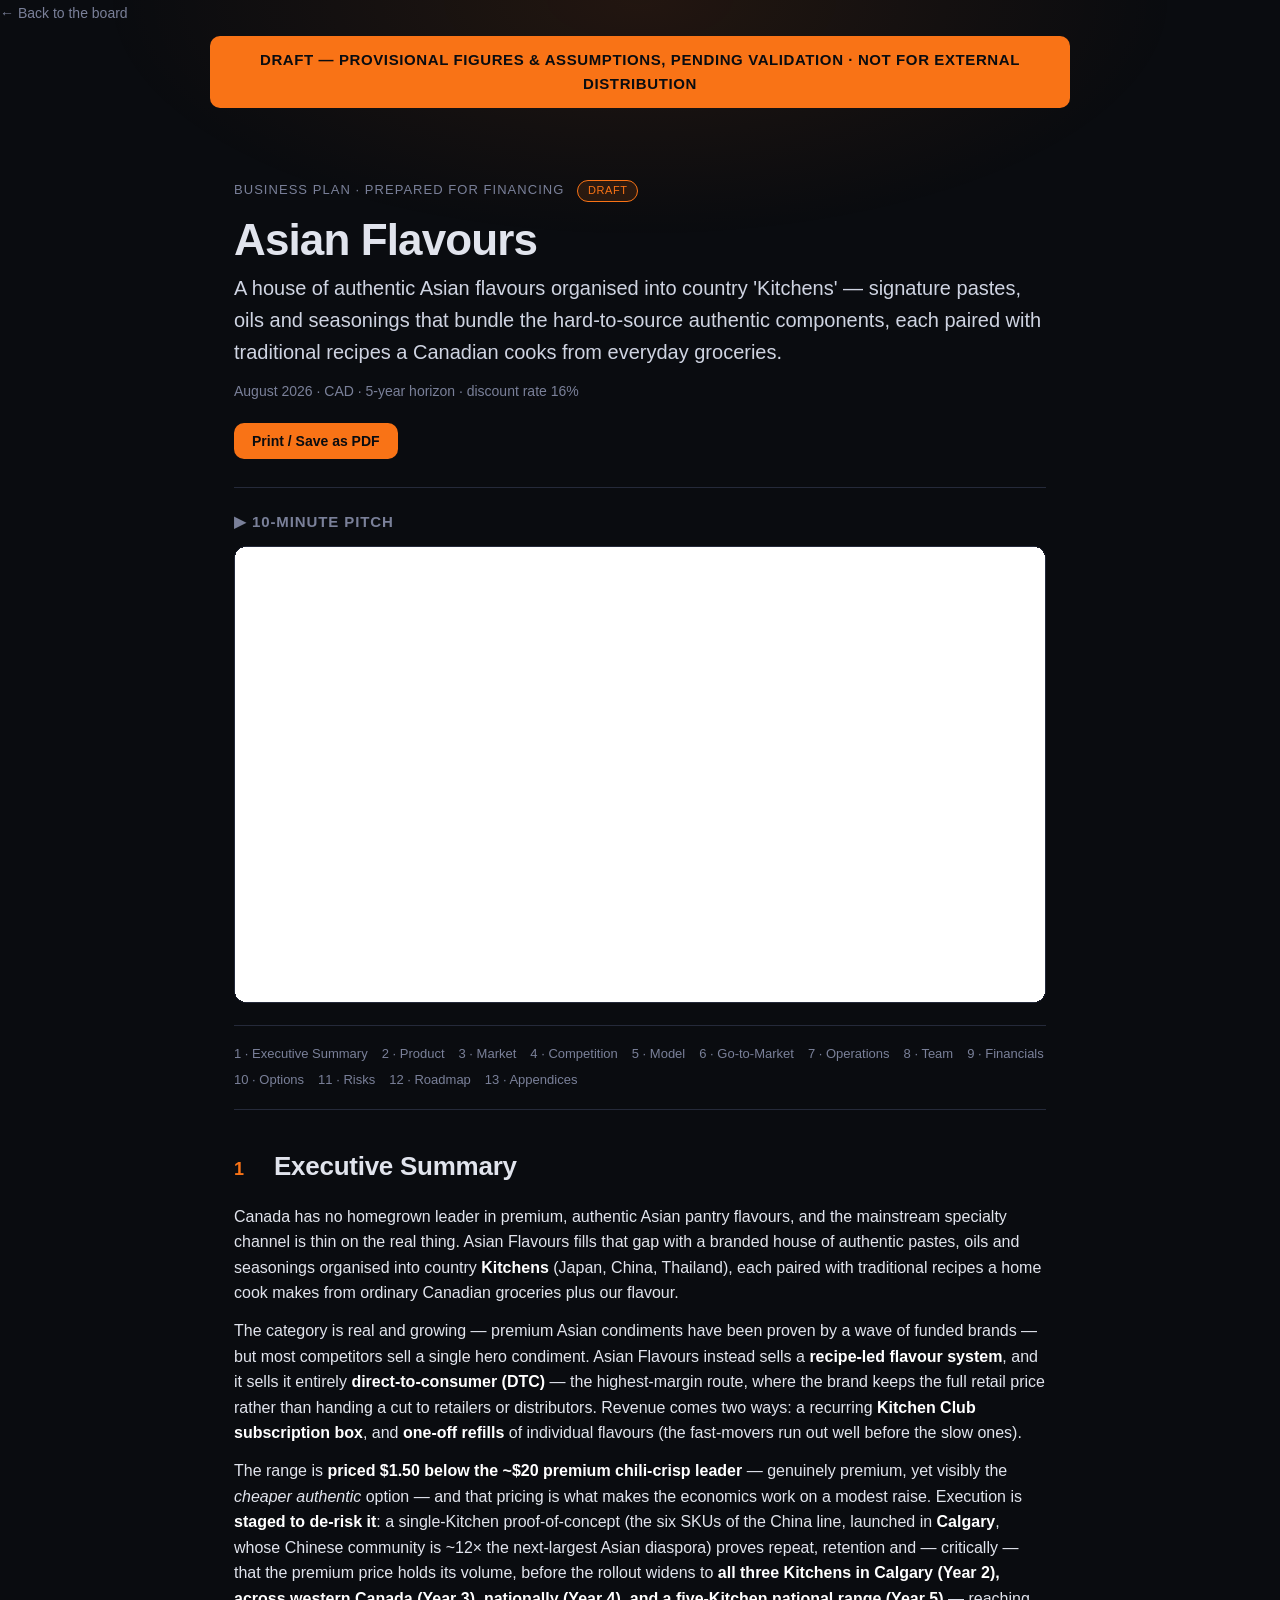
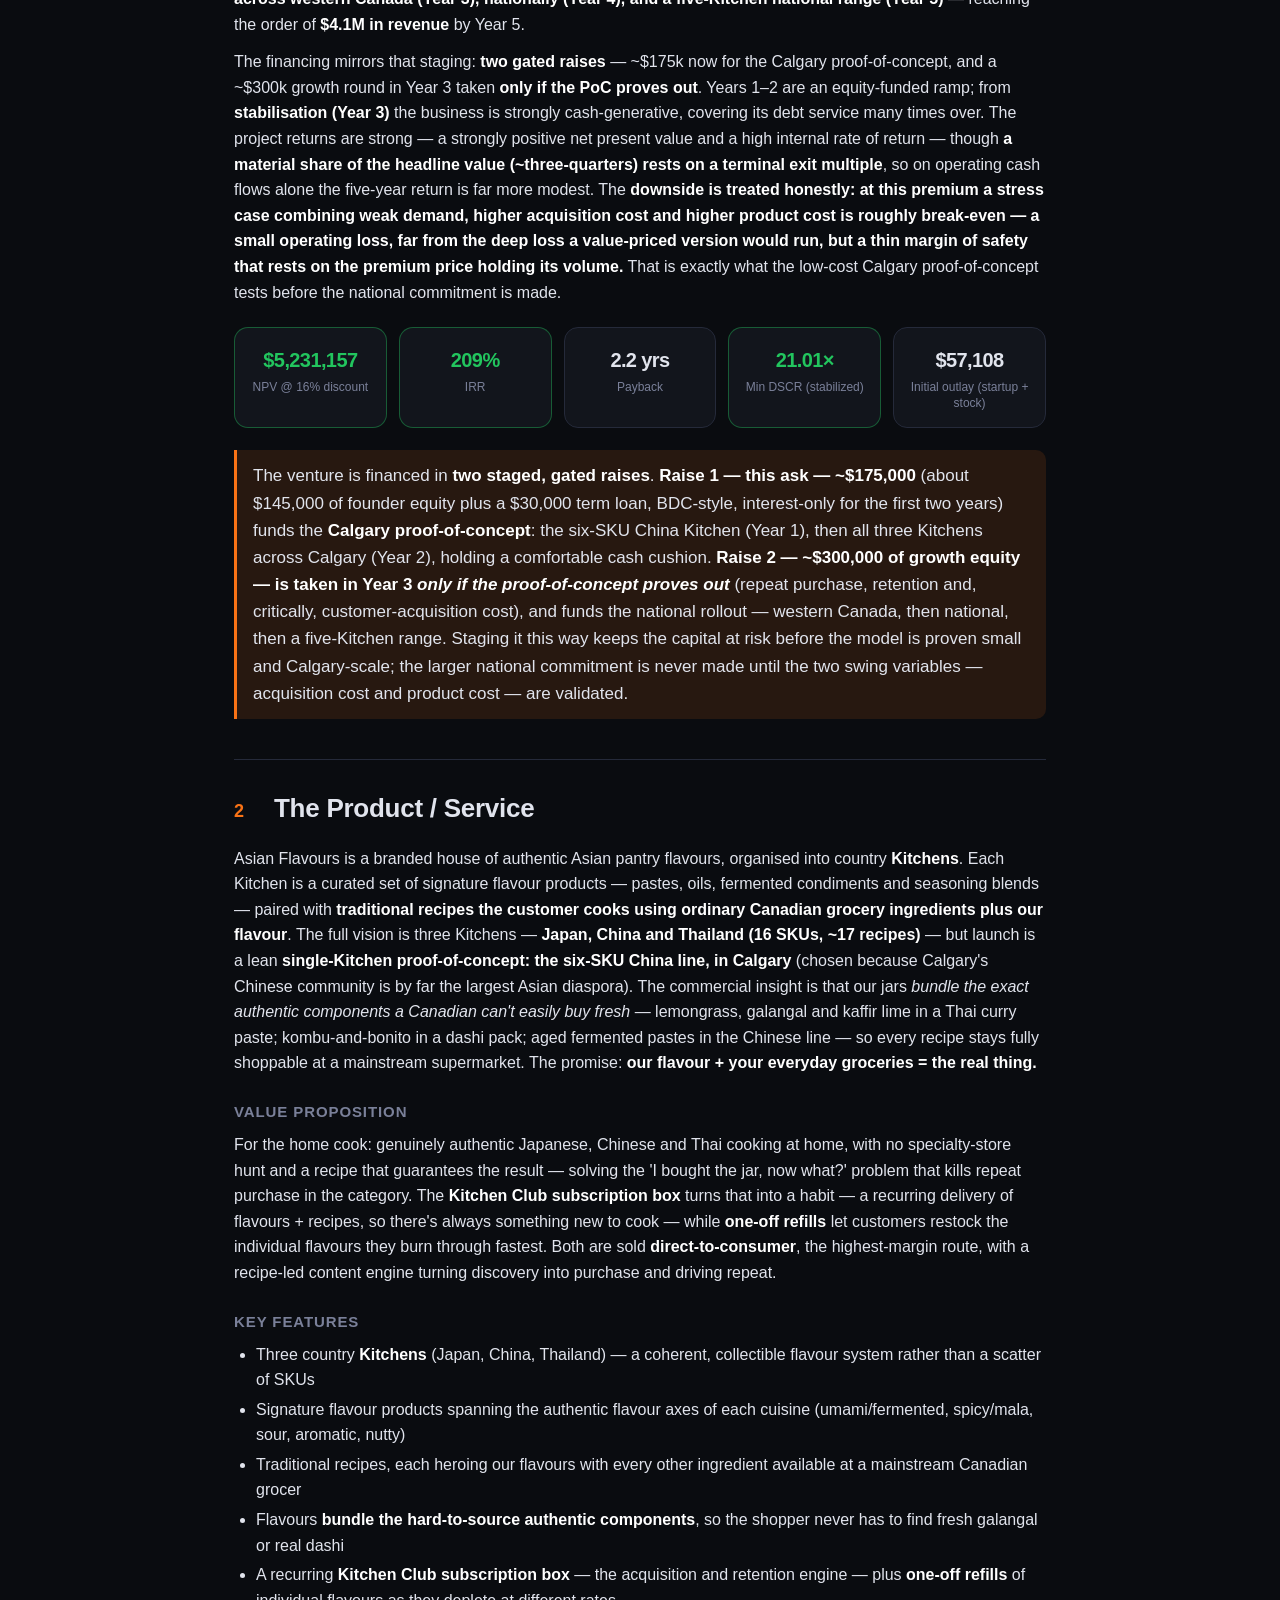
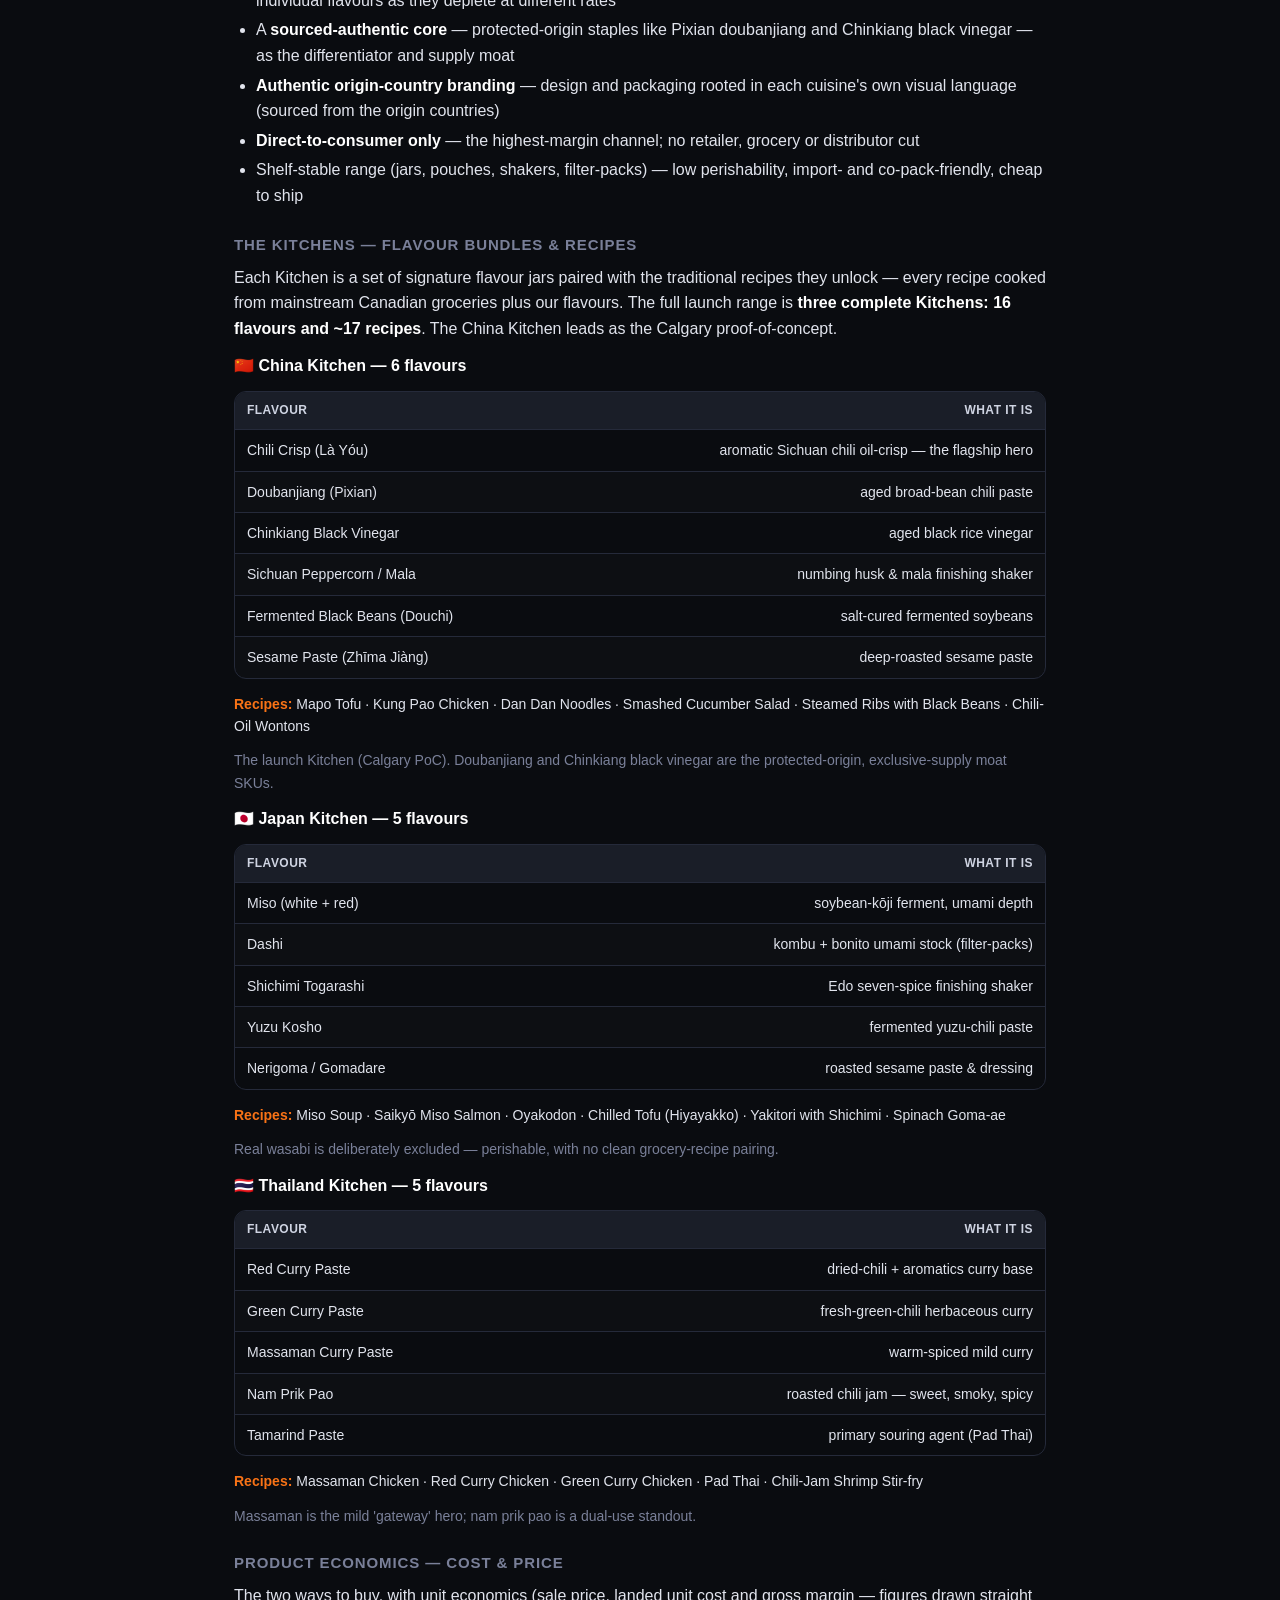
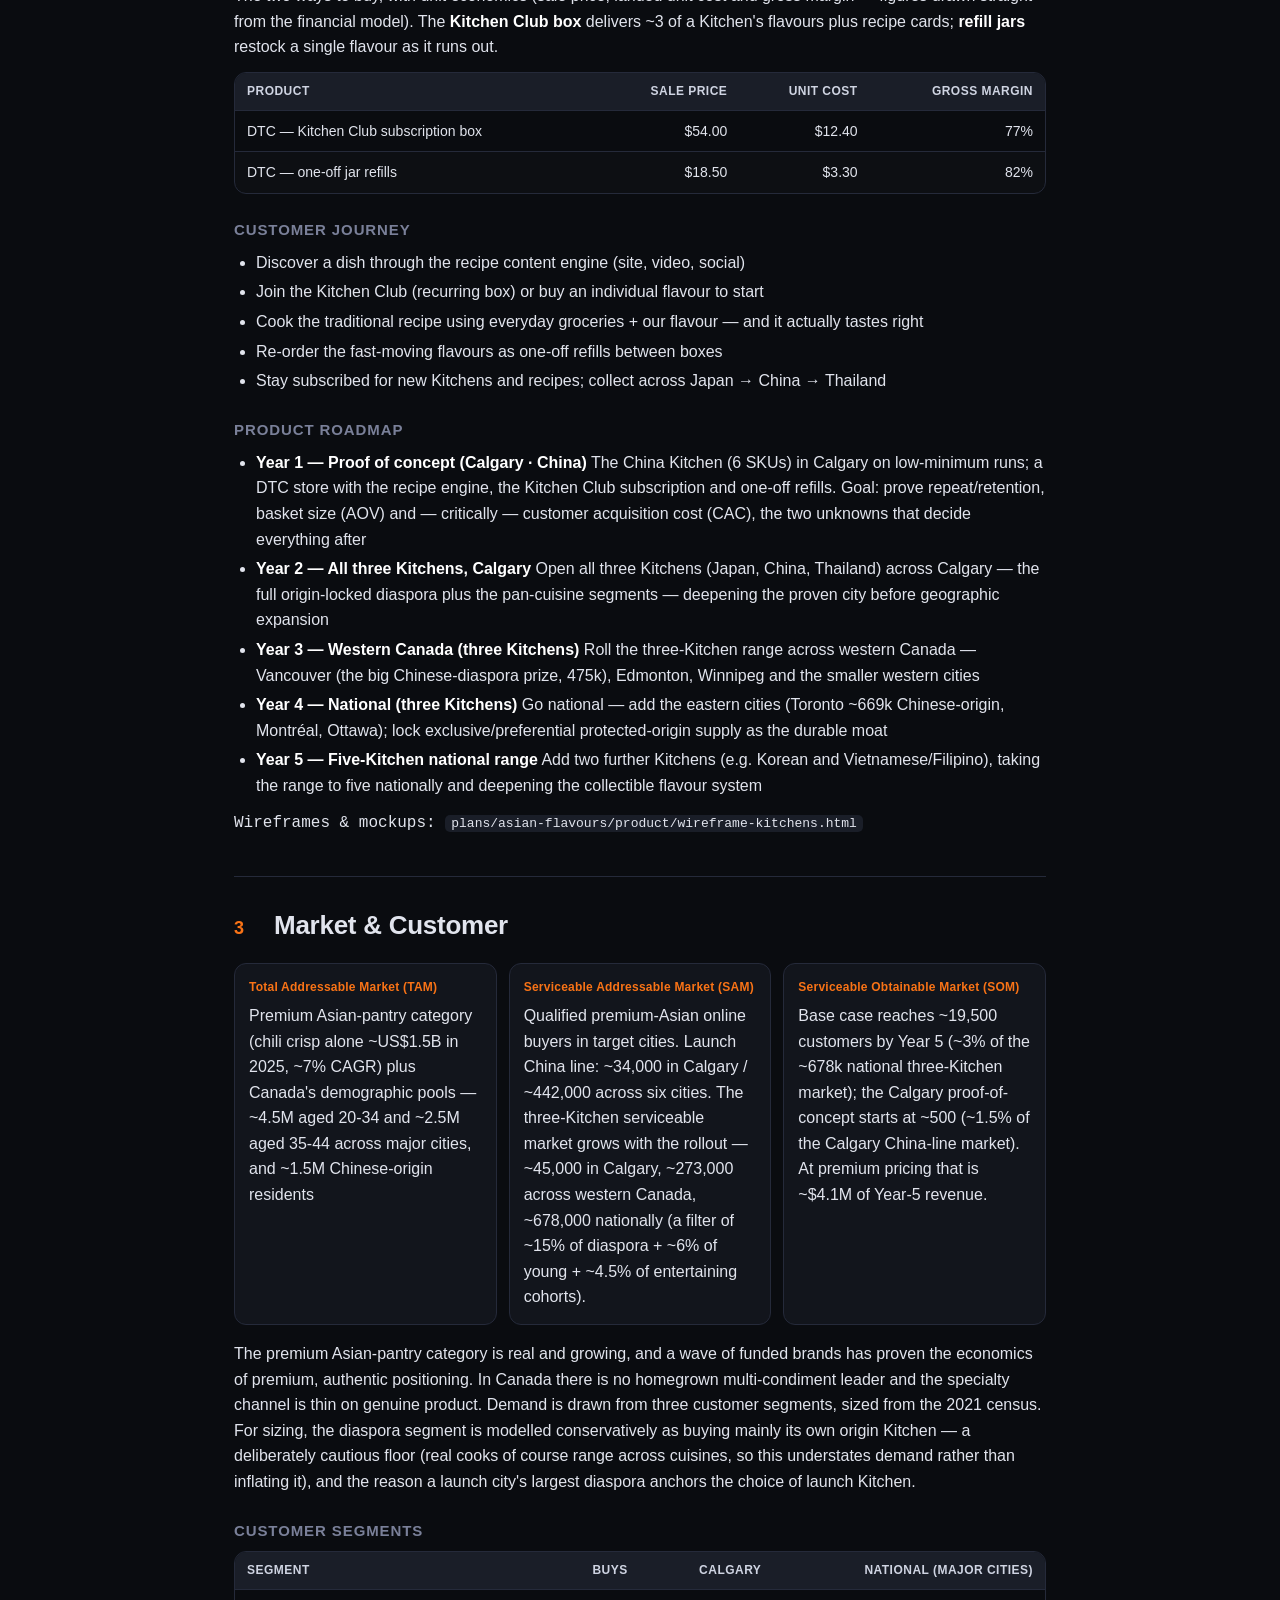
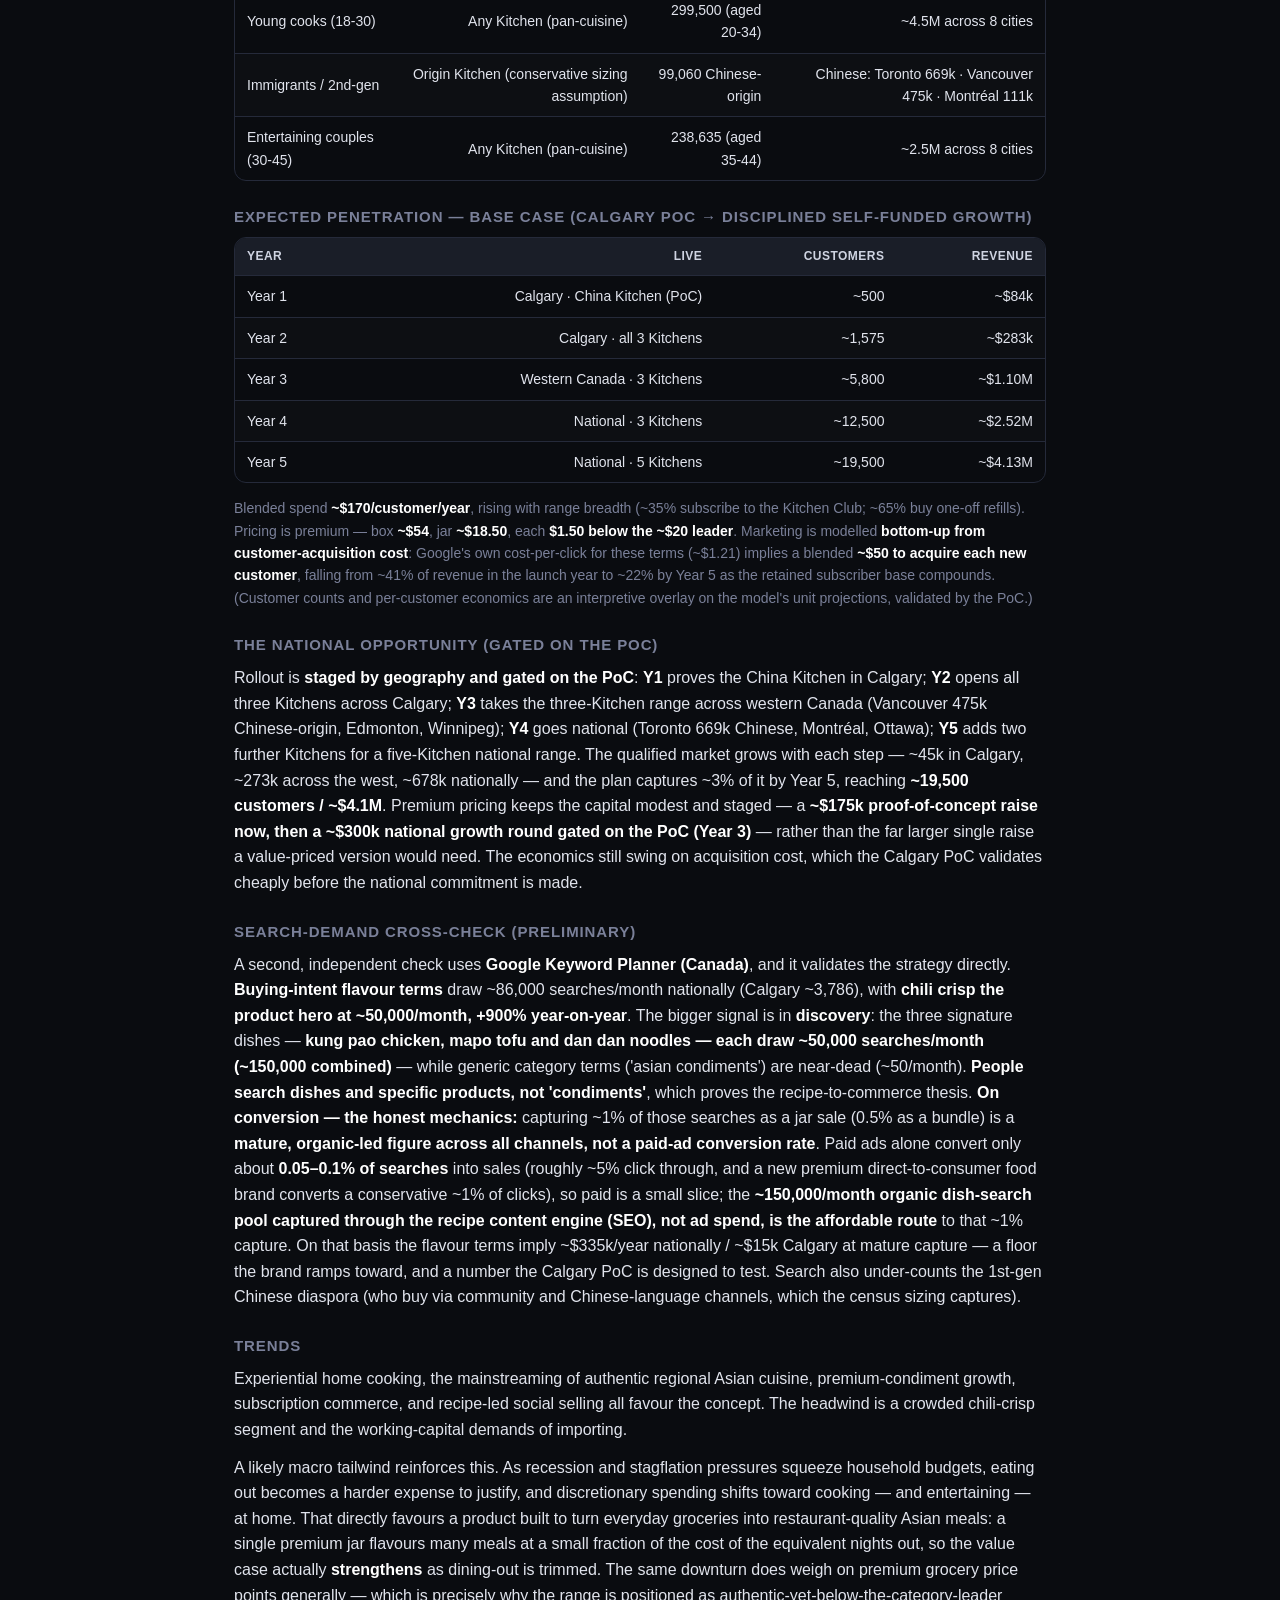
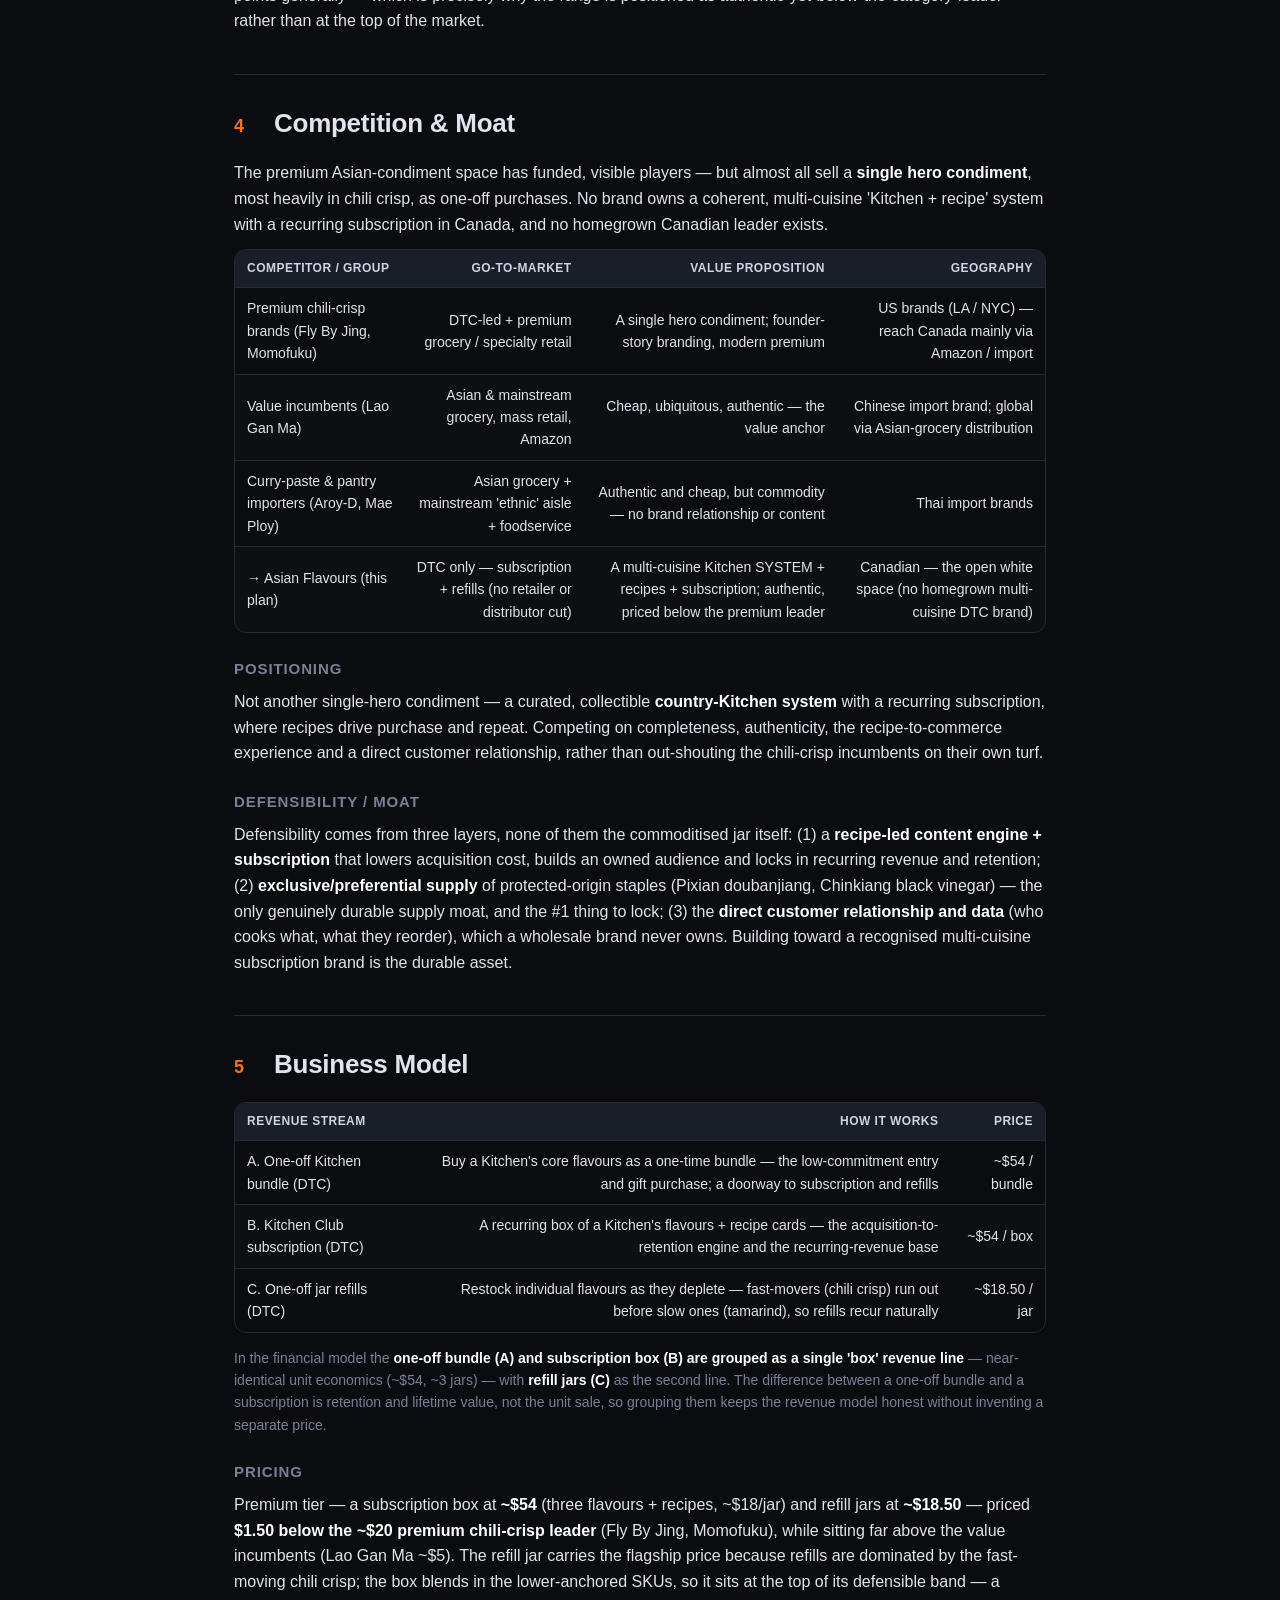
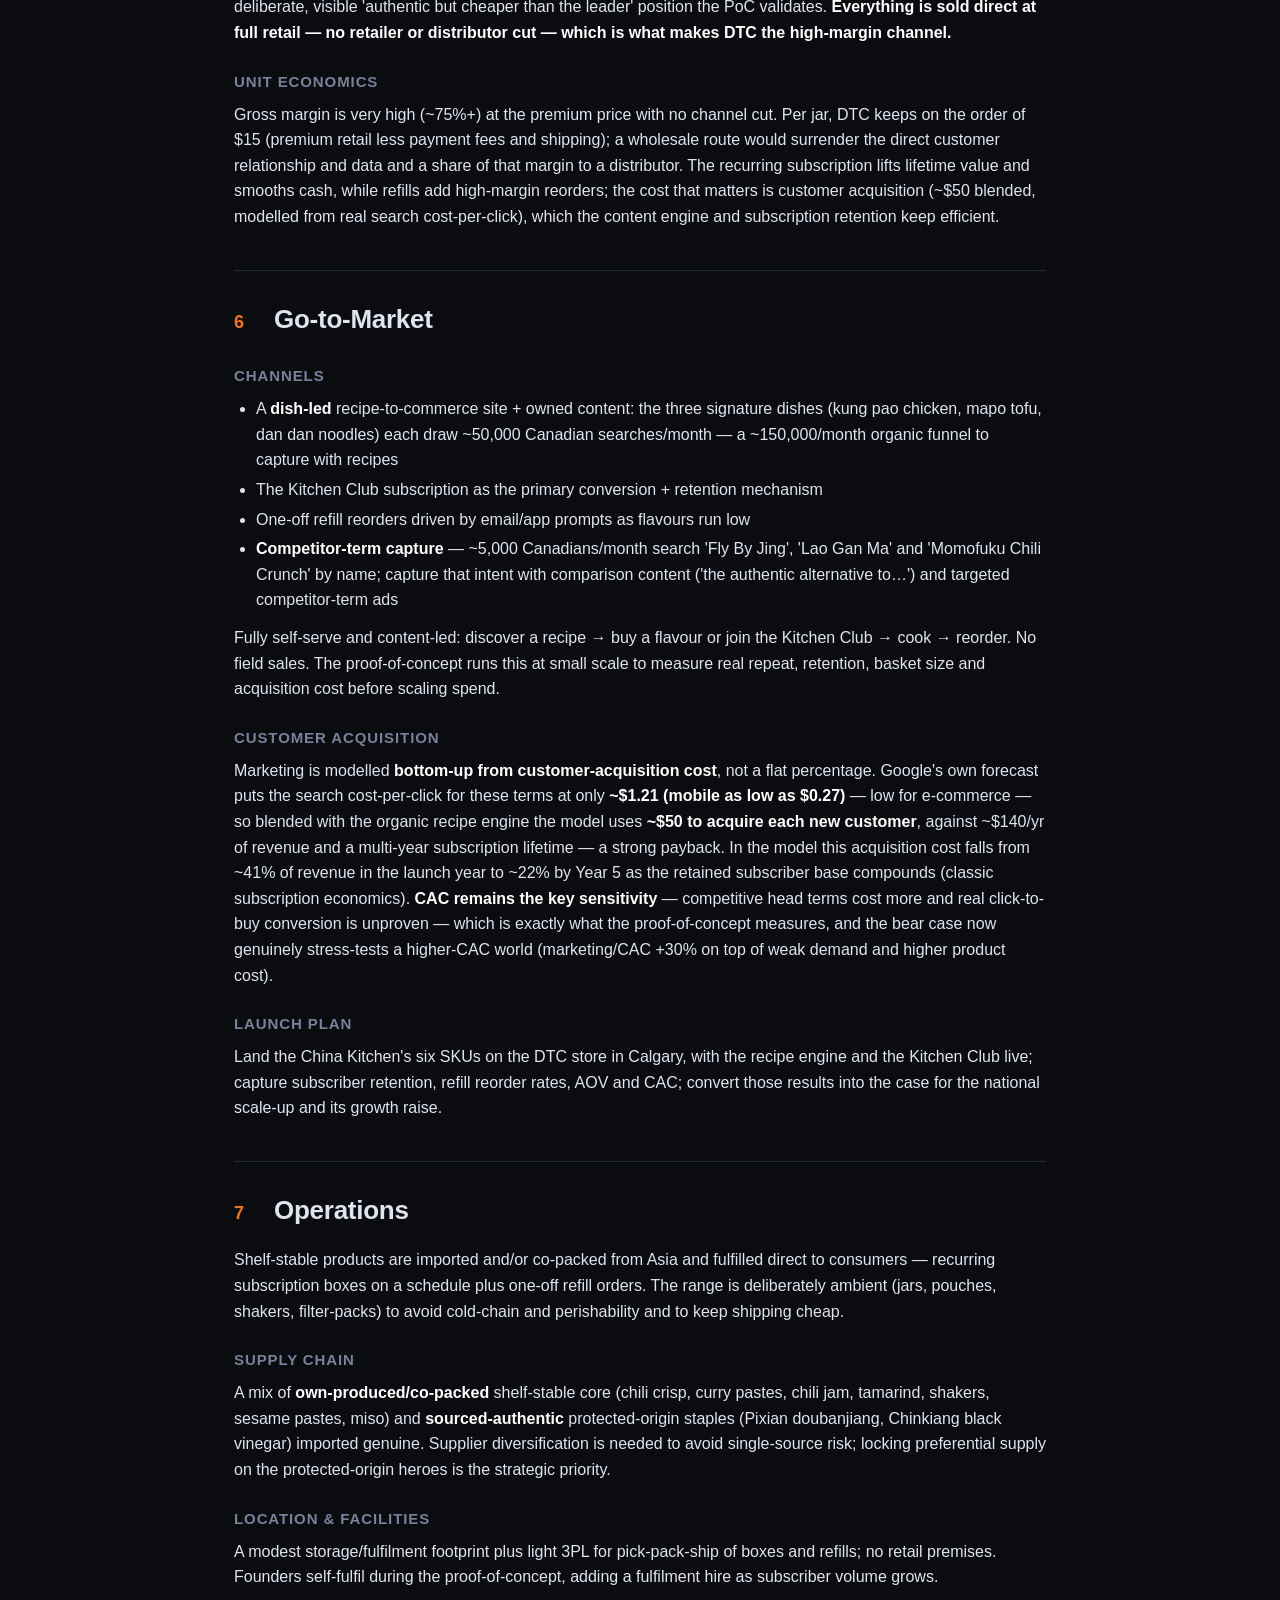
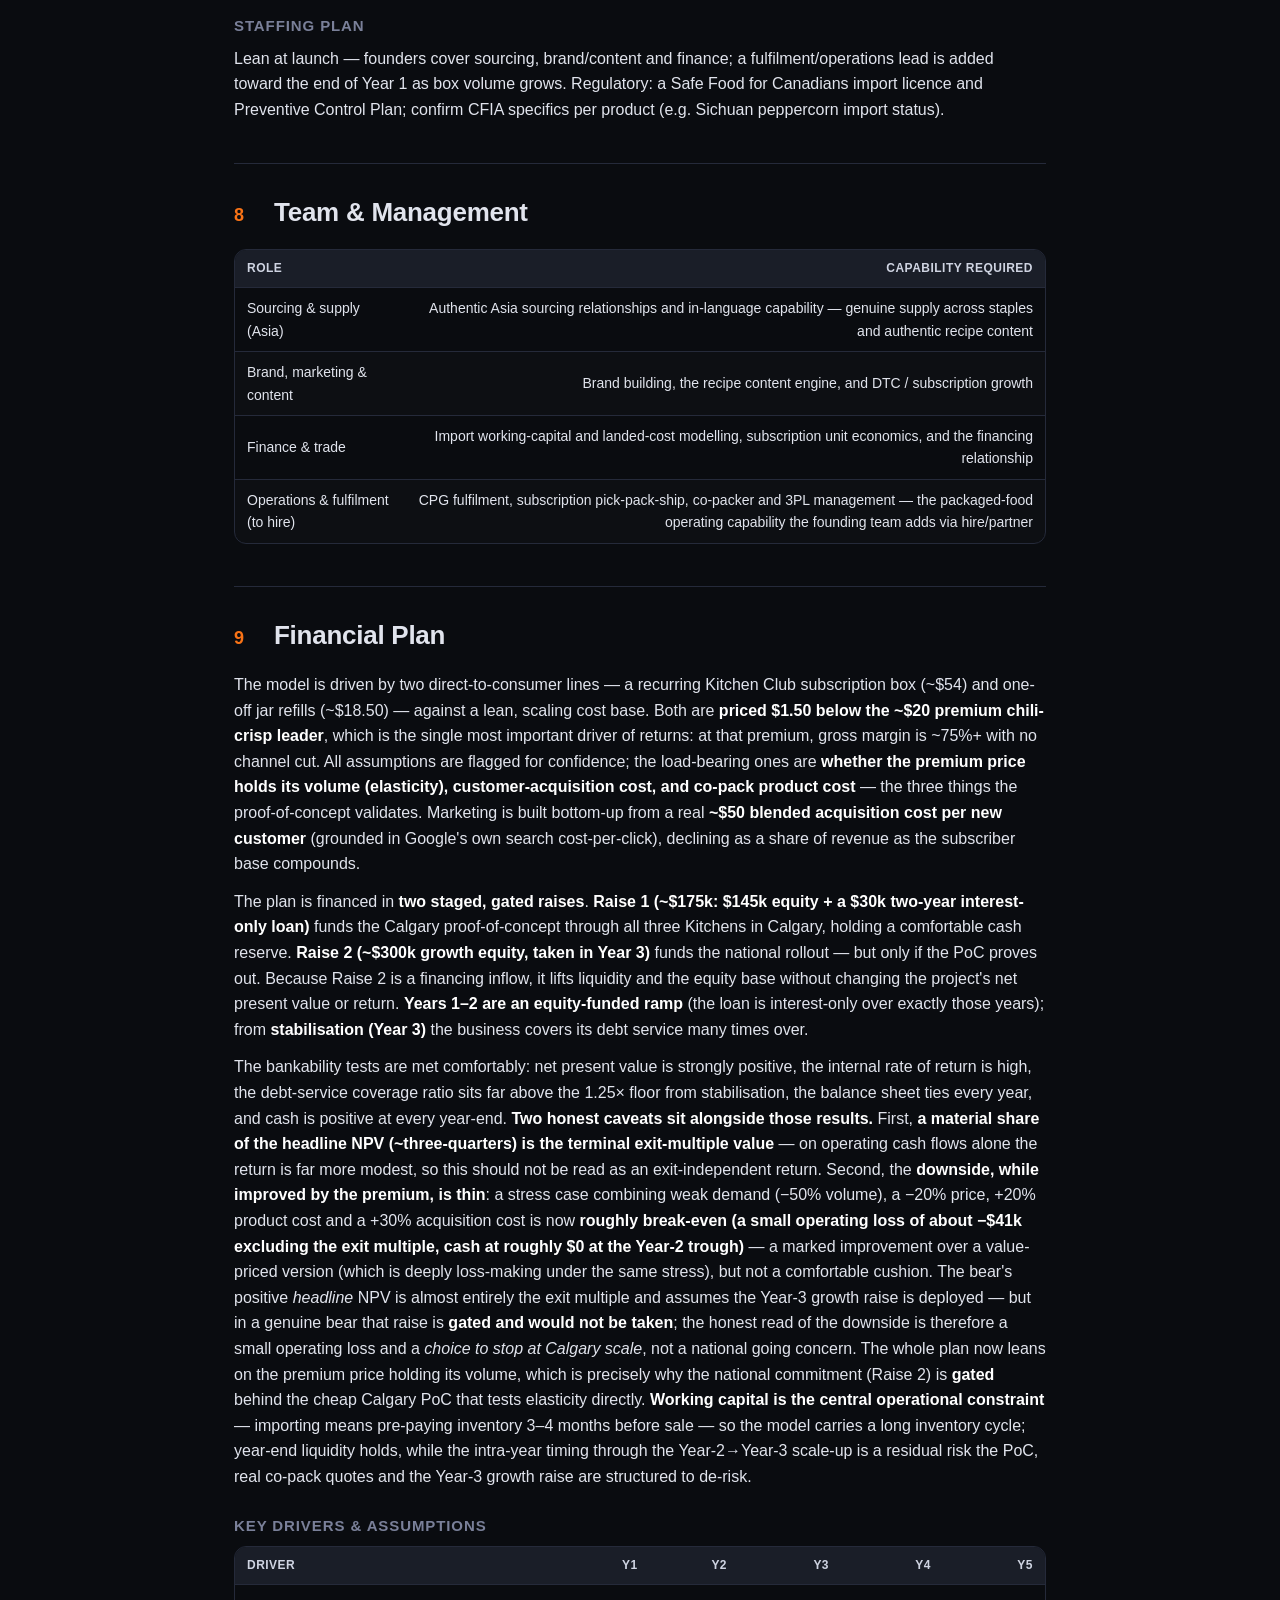
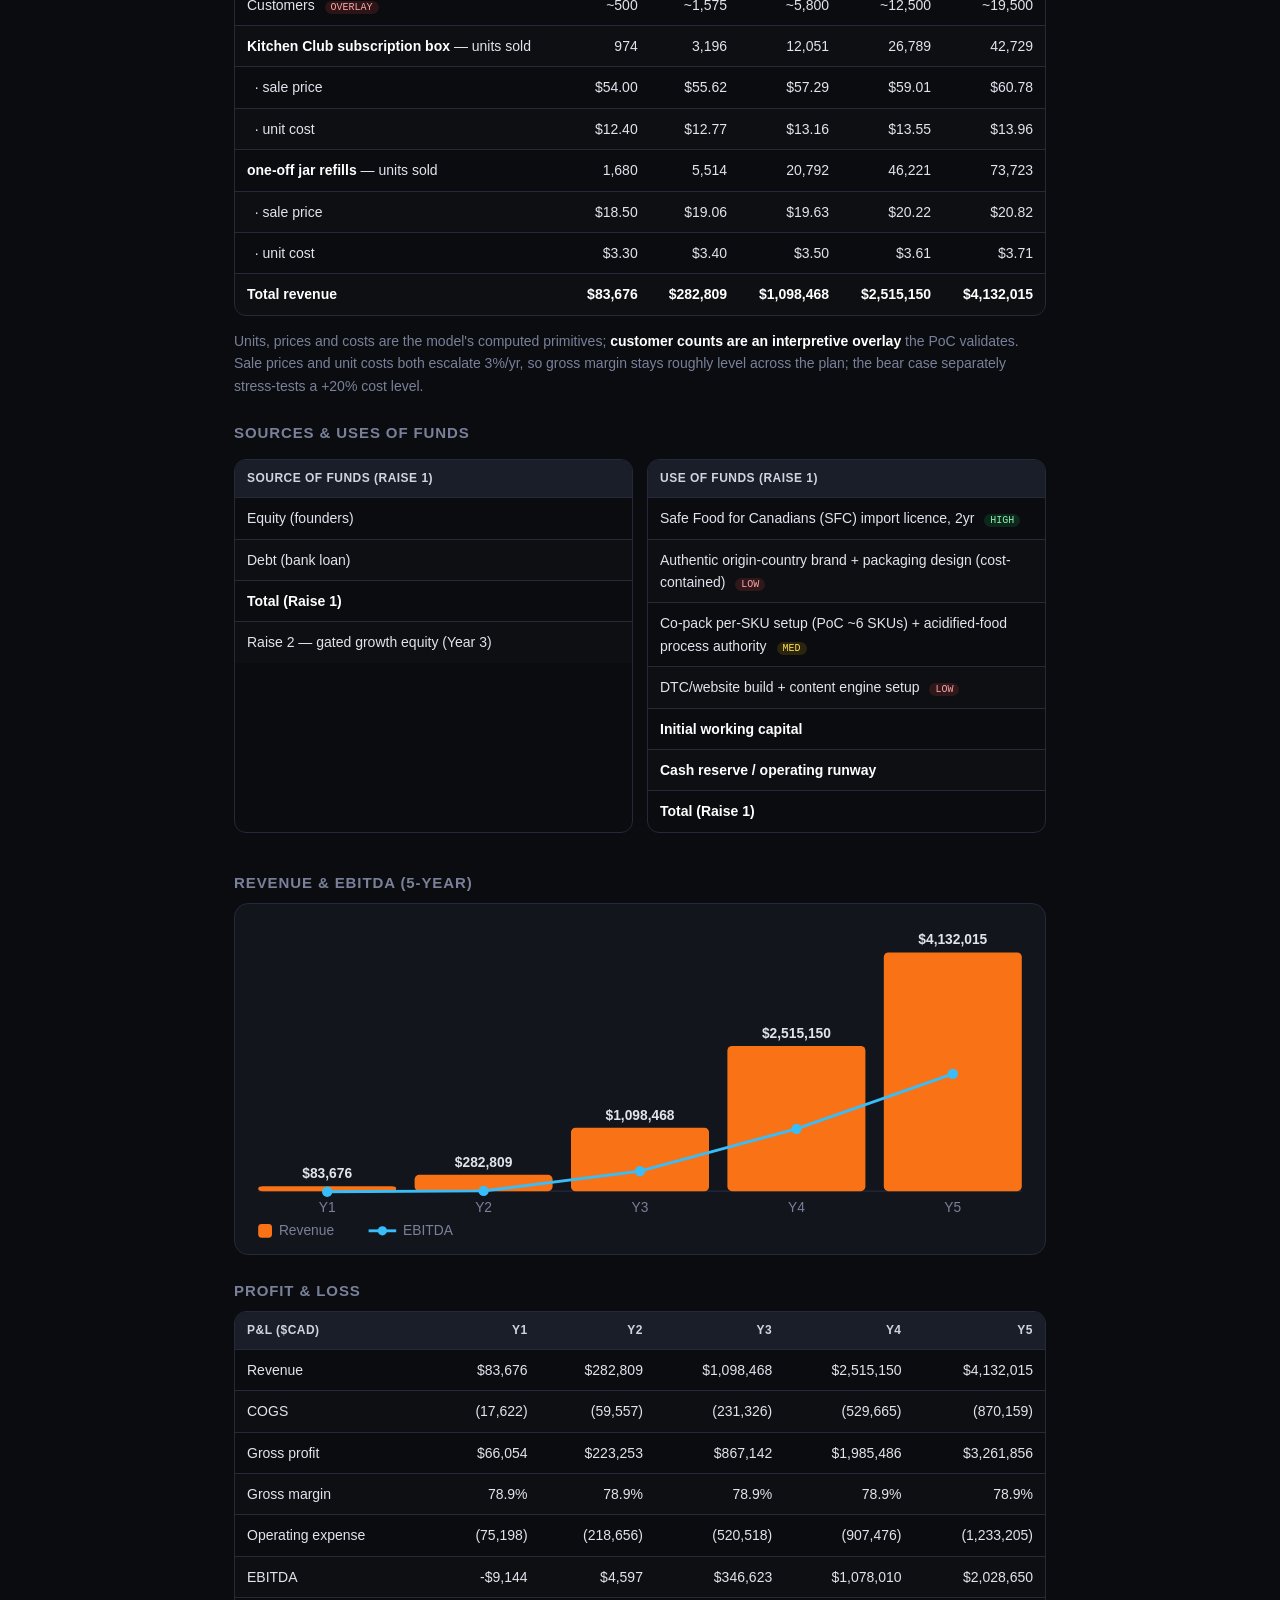
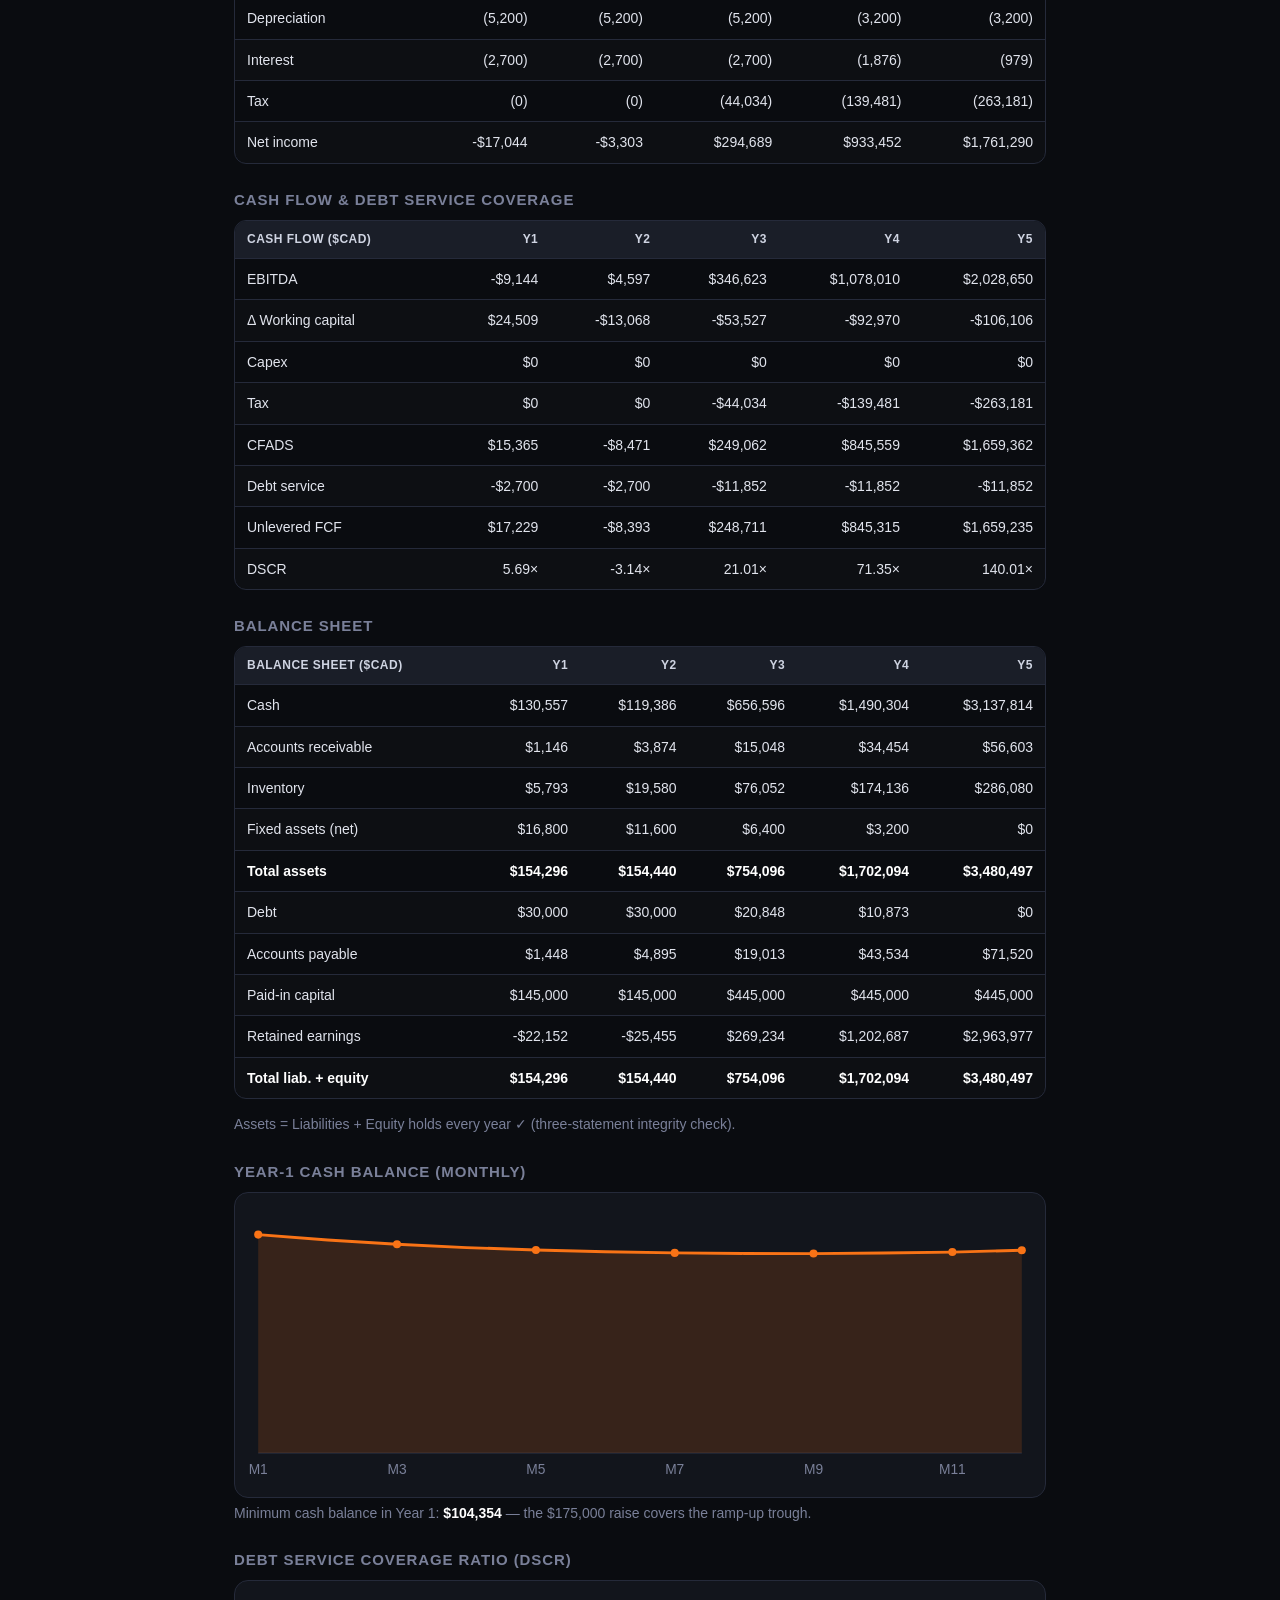
==== commit 2c4e594c: "Pitch: Asian Flavours — embed 10-min plan pitch video + board link Co-Authored-By: Claude Opus 4.8 (" ====
--- a/plans/asian-flavours/index.html
+++ b/plans/asian-flavours/index.html
@@ -108,6 +108,12 @@
     <p class="cover-meta">August 2026 · CAD · 5-year horizon · discount rate 16%</p>
     <button class="print-btn" onclick="window.print()">Print / Save as PDF</button>
   </header>
+  <section class="plan-pitch" aria-label="Pitch video" style="padding:22px 0;border-bottom:1px solid var(--line)">
+    <h4 style="font-size:15px;text-transform:uppercase;letter-spacing:.06em;color:var(--muted);margin:0 0 12px">▶ 10-minute pitch</h4>
+    <div style="position:relative;width:100%;aspect-ratio:16/9;border-radius:12px;overflow:hidden;border:1px solid var(--line);background:#000">
+      <iframe style="position:absolute;inset:0;width:100%;height:100%;border:0" src="https://www.youtube.com/embed/CzjgjmdowbY" title="Asian Flavours — Business Plan Pitch · Donatien Innovation" allow="accelerometer; autoplay; clipboard-write; encrypted-media; gyroscope; picture-in-picture; web-share" allowfullscreen loading="lazy"></iframe>
+    </div>
+  </section>
   <nav class="toc"><a href="#summary">1 · Executive Summary</a><a href="#product">2 · Product</a><a href="#market">3 · Market</a><a href="#competition">4 · Competition</a><a href="#model">5 · Model</a><a href="#gtm">6 · Go-to-Market</a><a href="#operations">7 · Operations</a><a href="#team">8 · Team</a><a href="#financials">9 · Financials</a><a href="#options">10 · Options</a><a href="#risks">11 · Risks</a><a href="#roadmap">12 · Roadmap</a><a href="#appendices">13 · Appendices</a></nav>
   
   <section id="summary" class="plan-section"><h2><span class="sec-n">1</span>Executive Summary</h2><p>Canada has no homegrown leader in premium, authentic Asian pantry flavours, and the mainstream specialty channel is thin on the real thing. Asian Flavours fills that gap with a branded house of authentic pastes, oils and seasonings organised into country <strong>Kitchens</strong> (Japan, China, Thailand), each paired with traditional recipes a home cook makes from ordinary Canadian groceries plus our flavour.</p>
